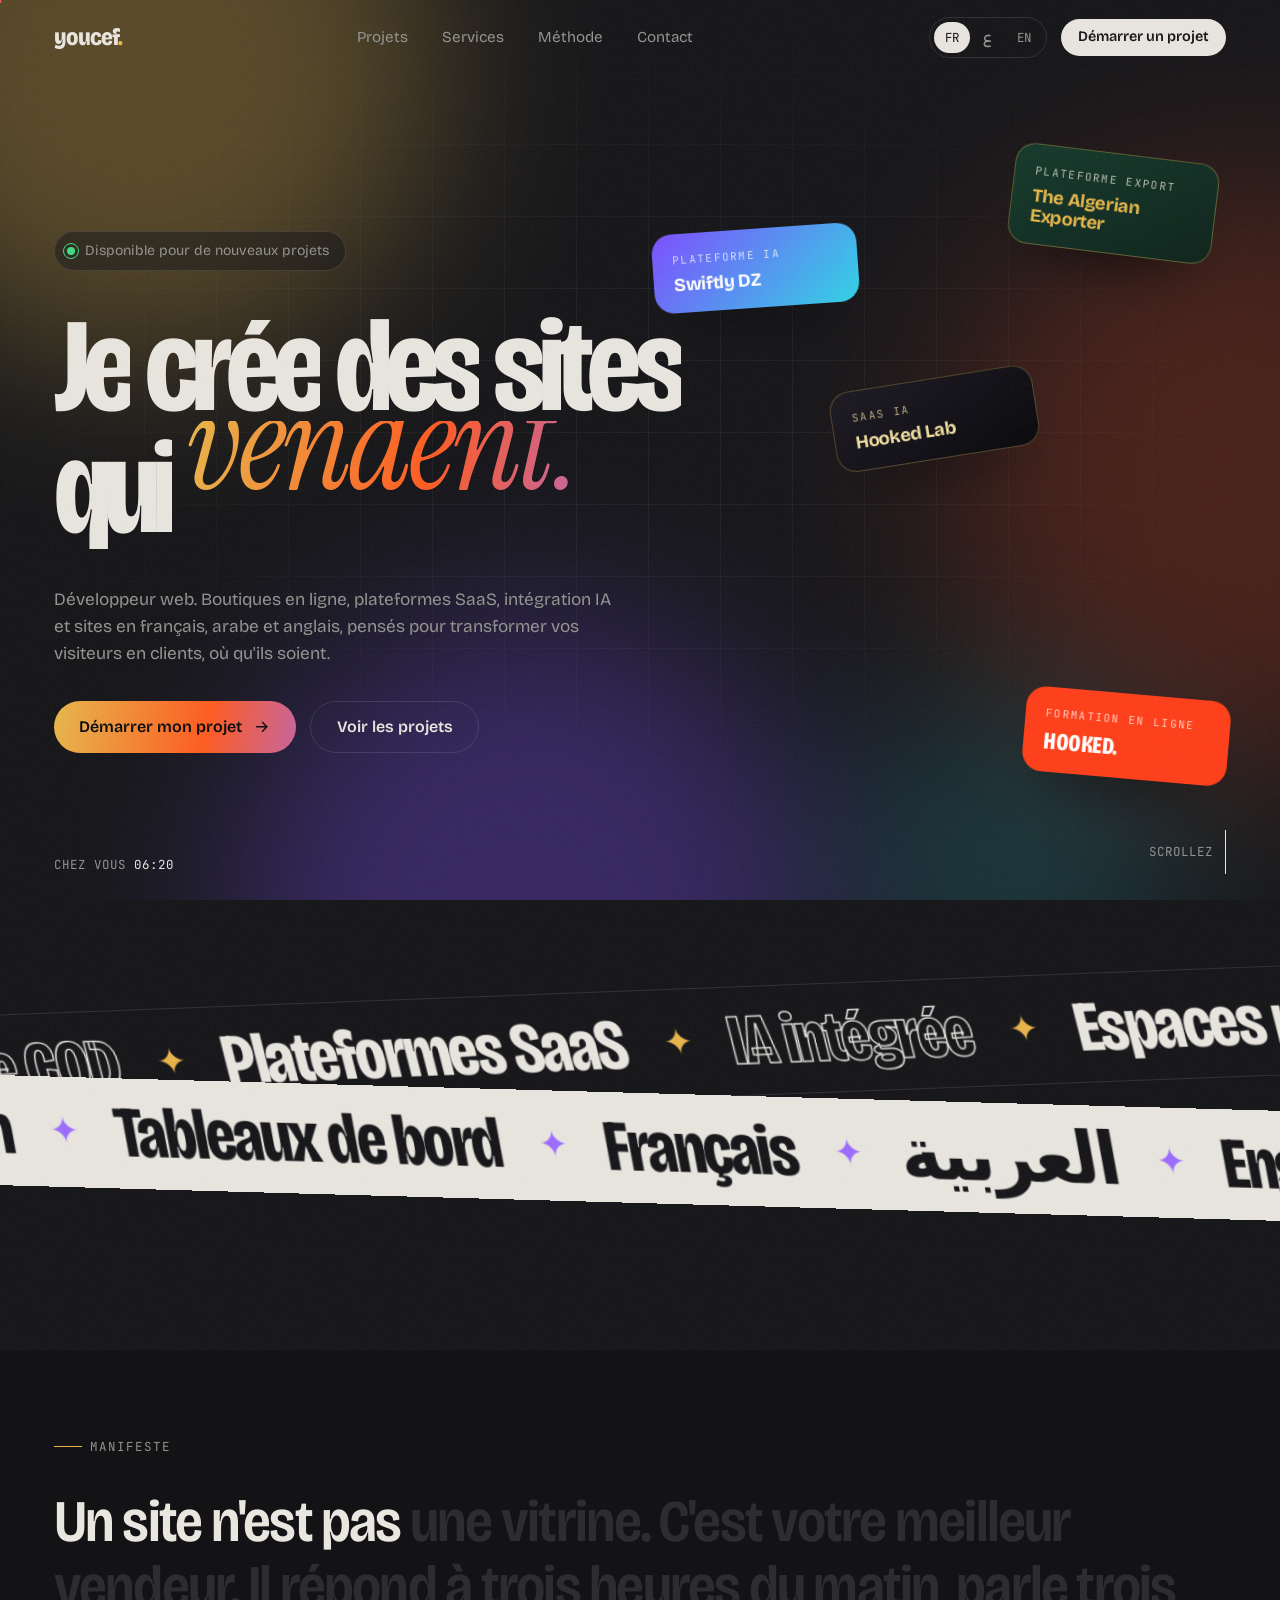
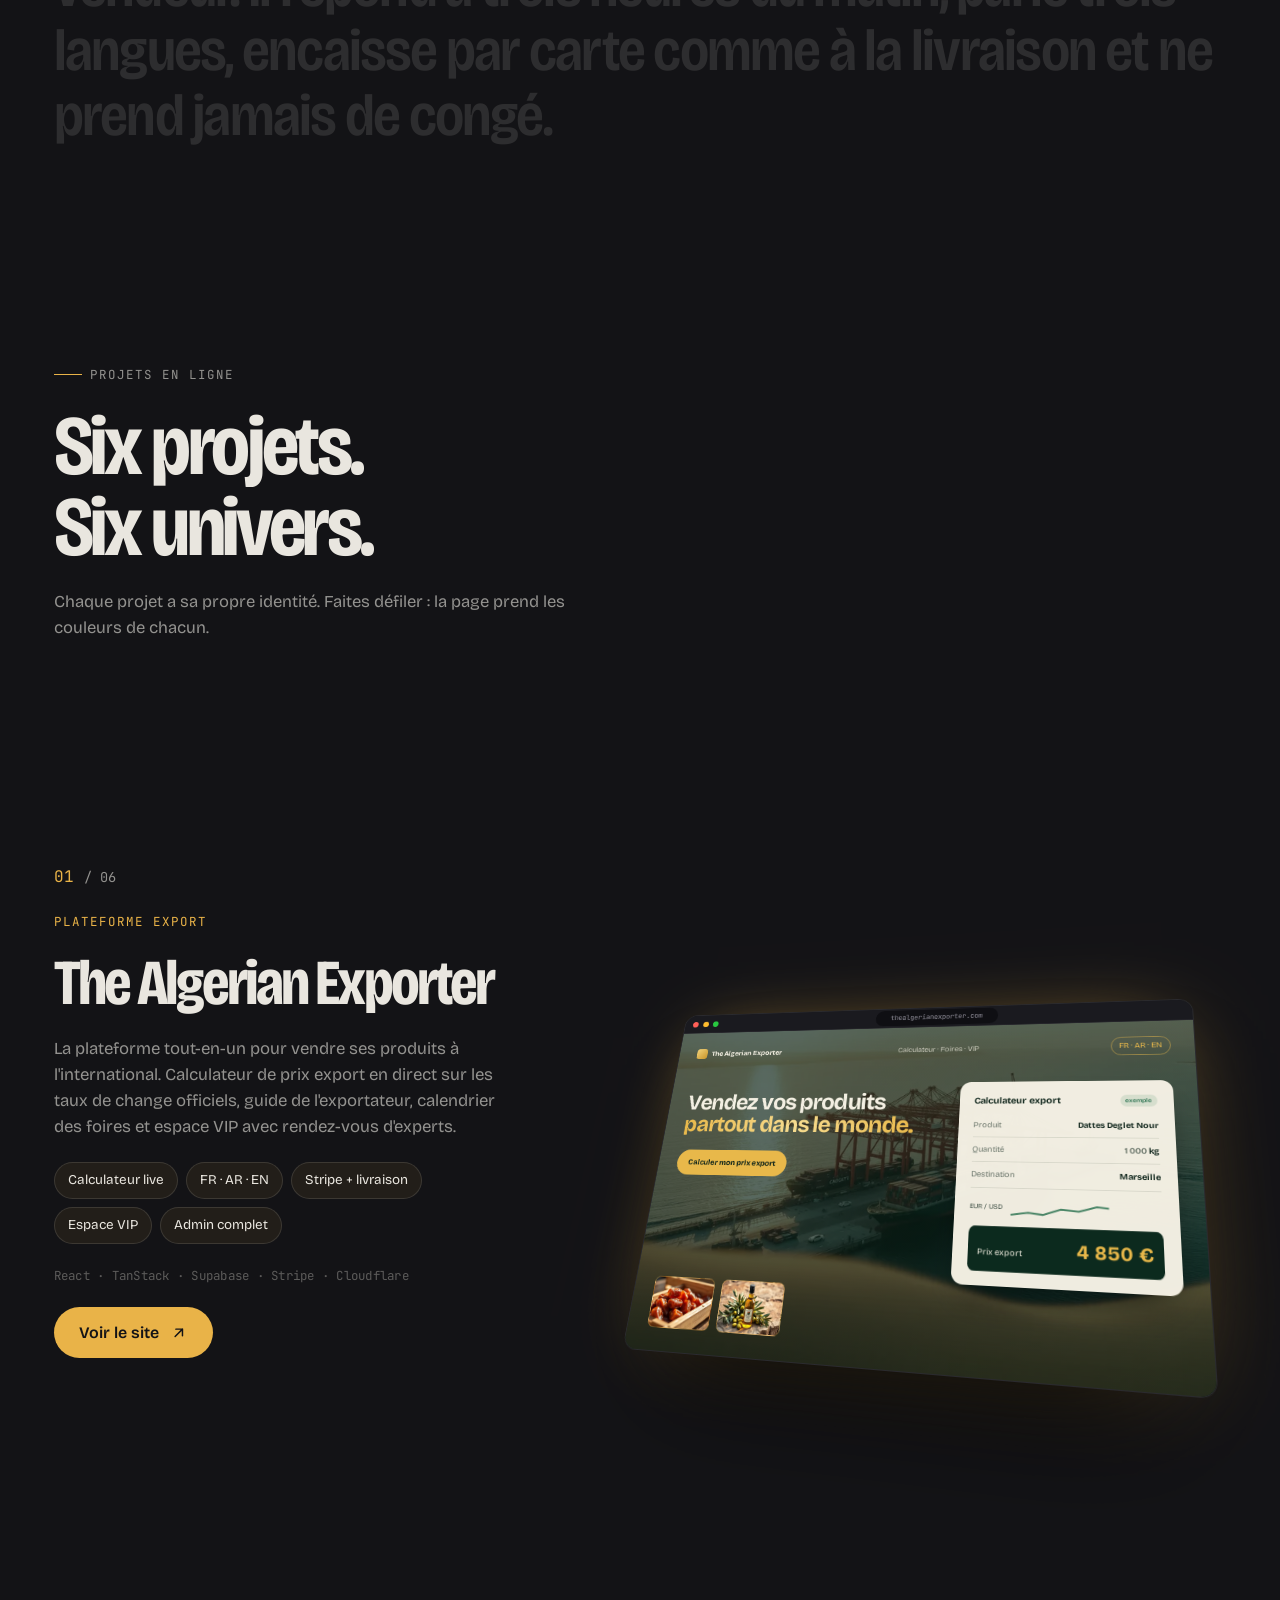
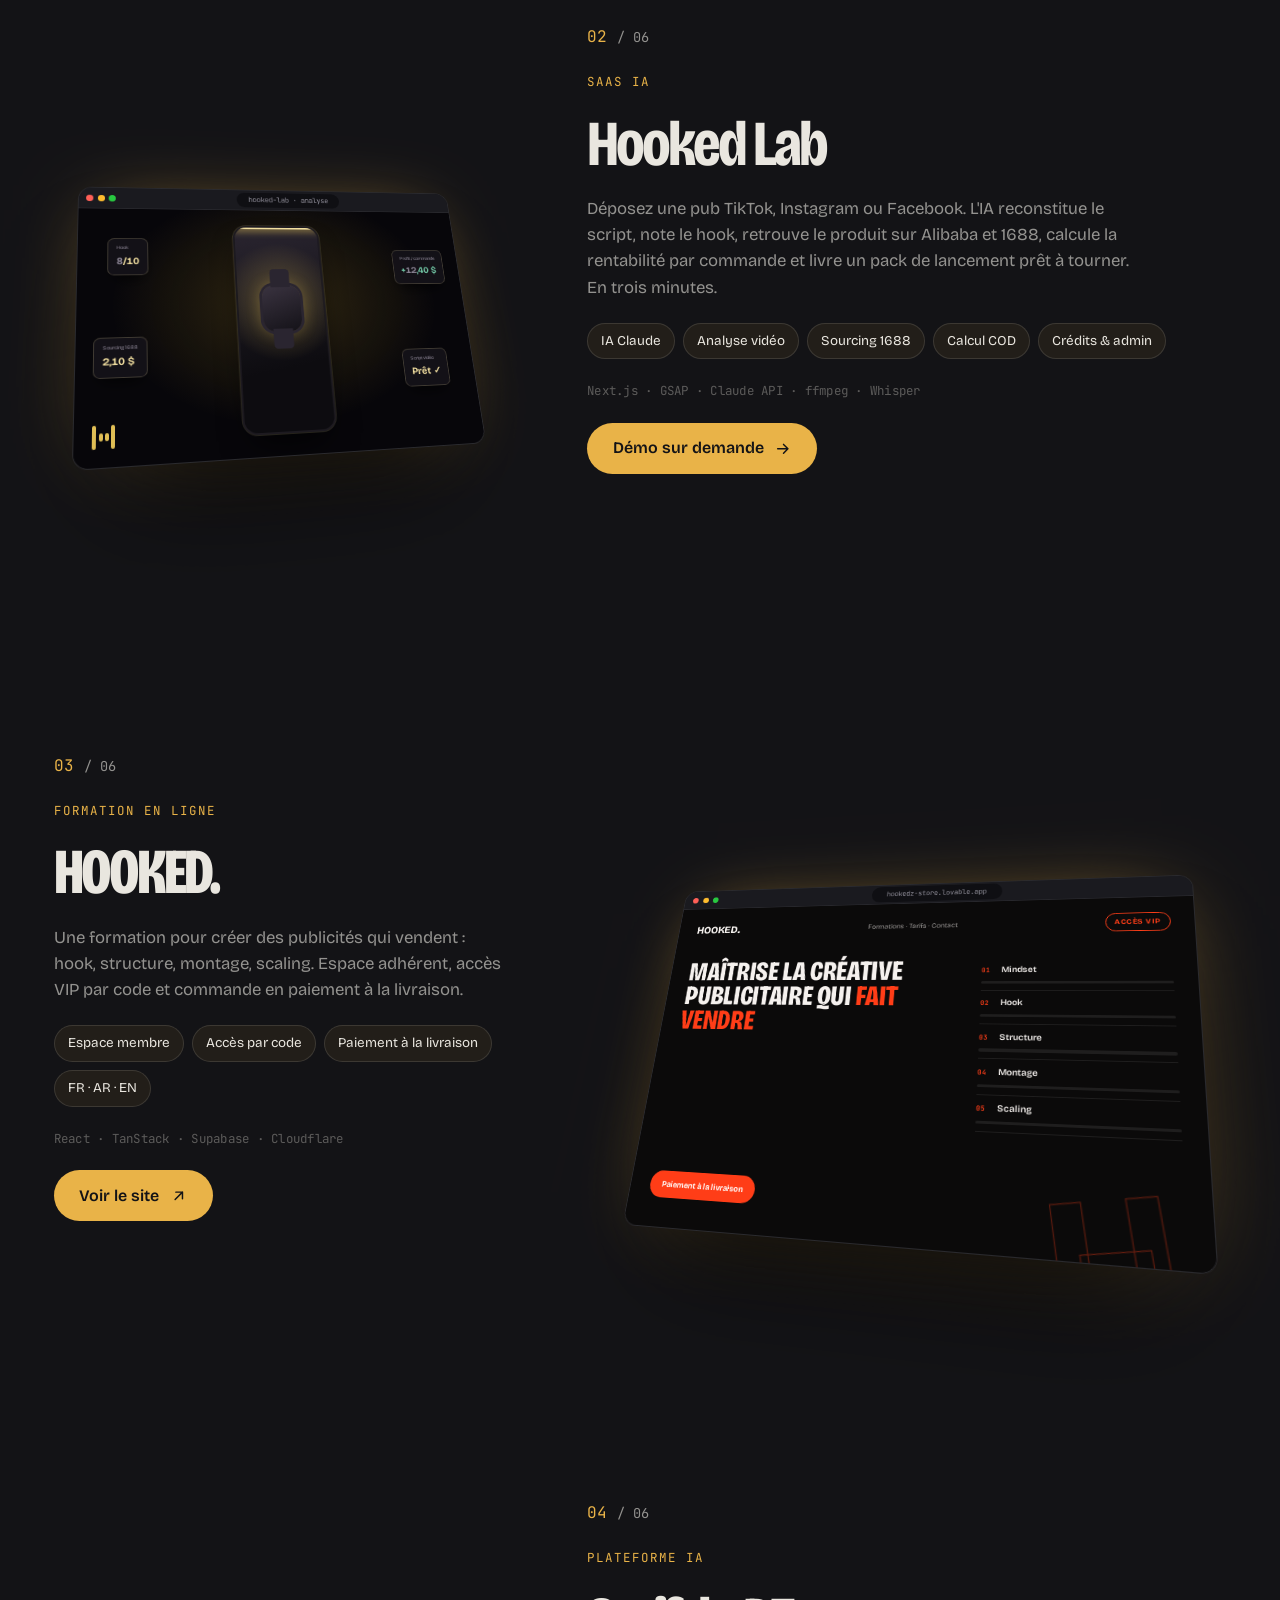
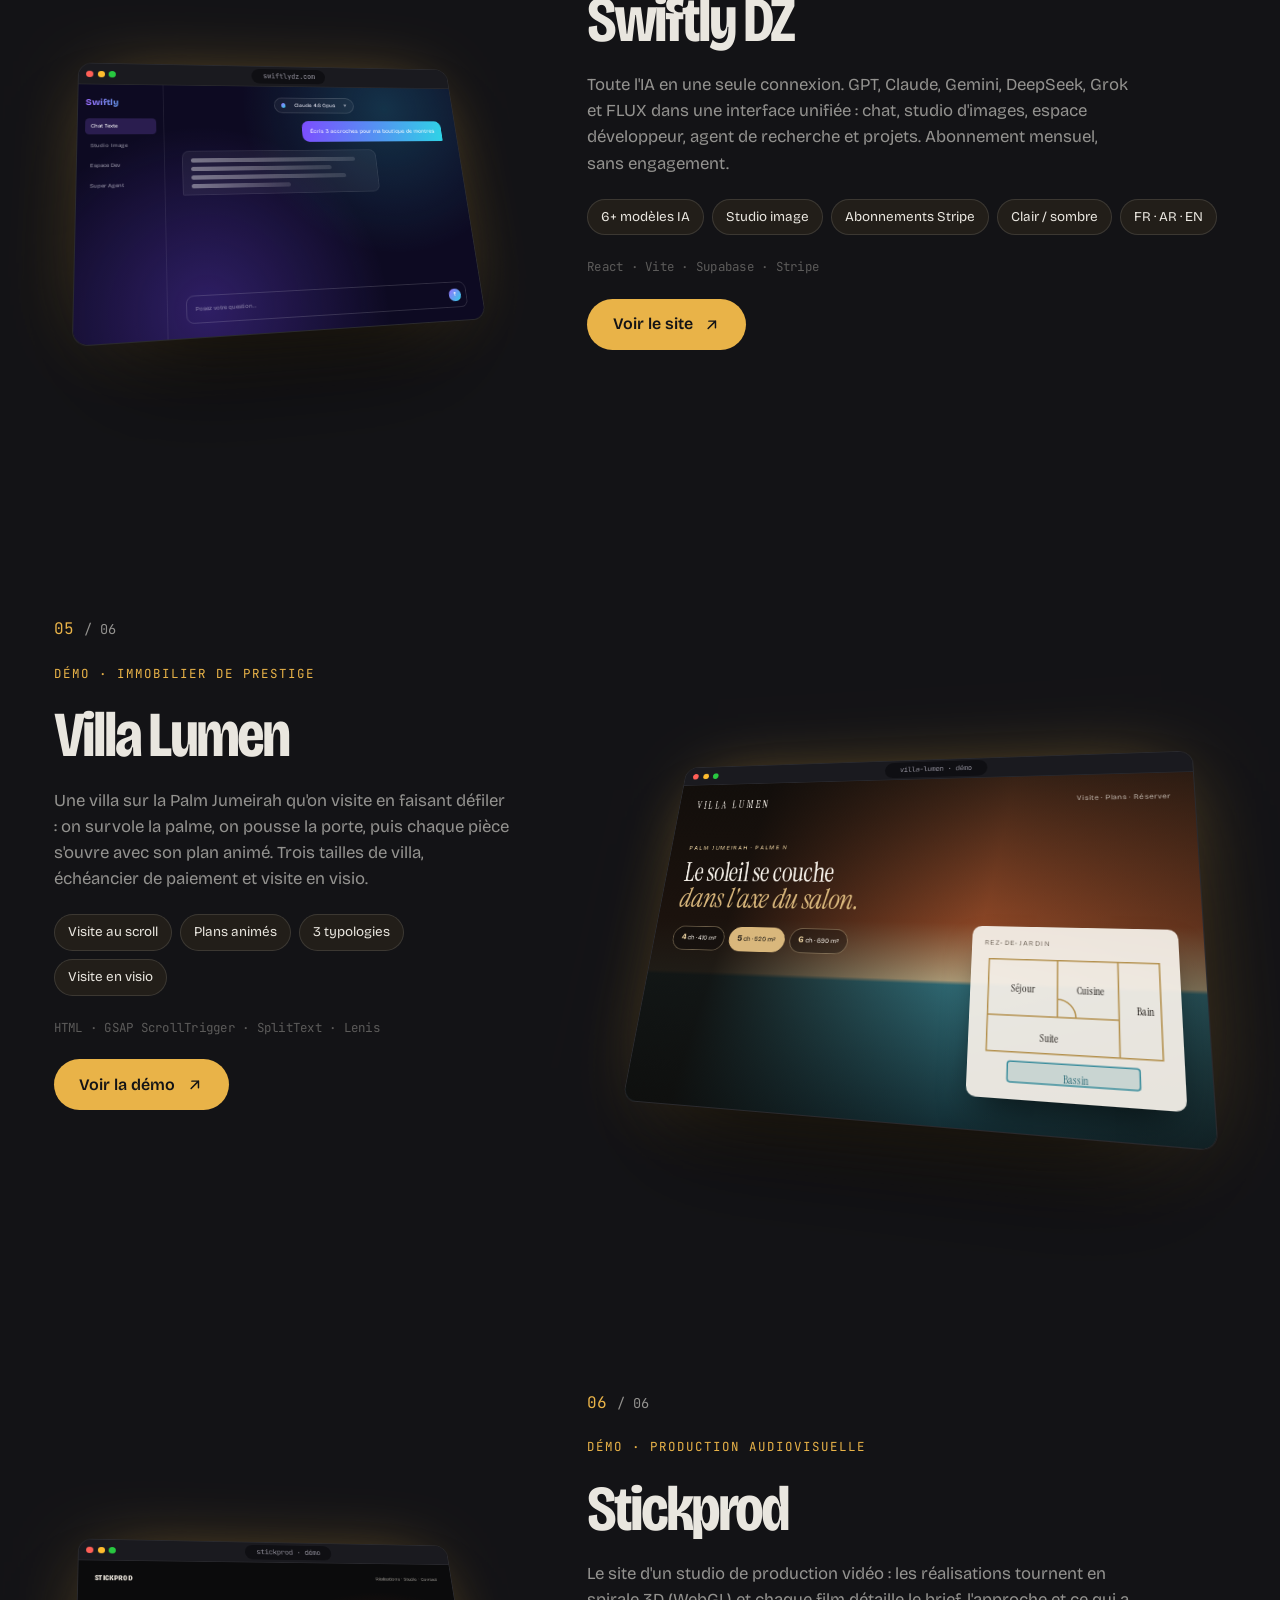
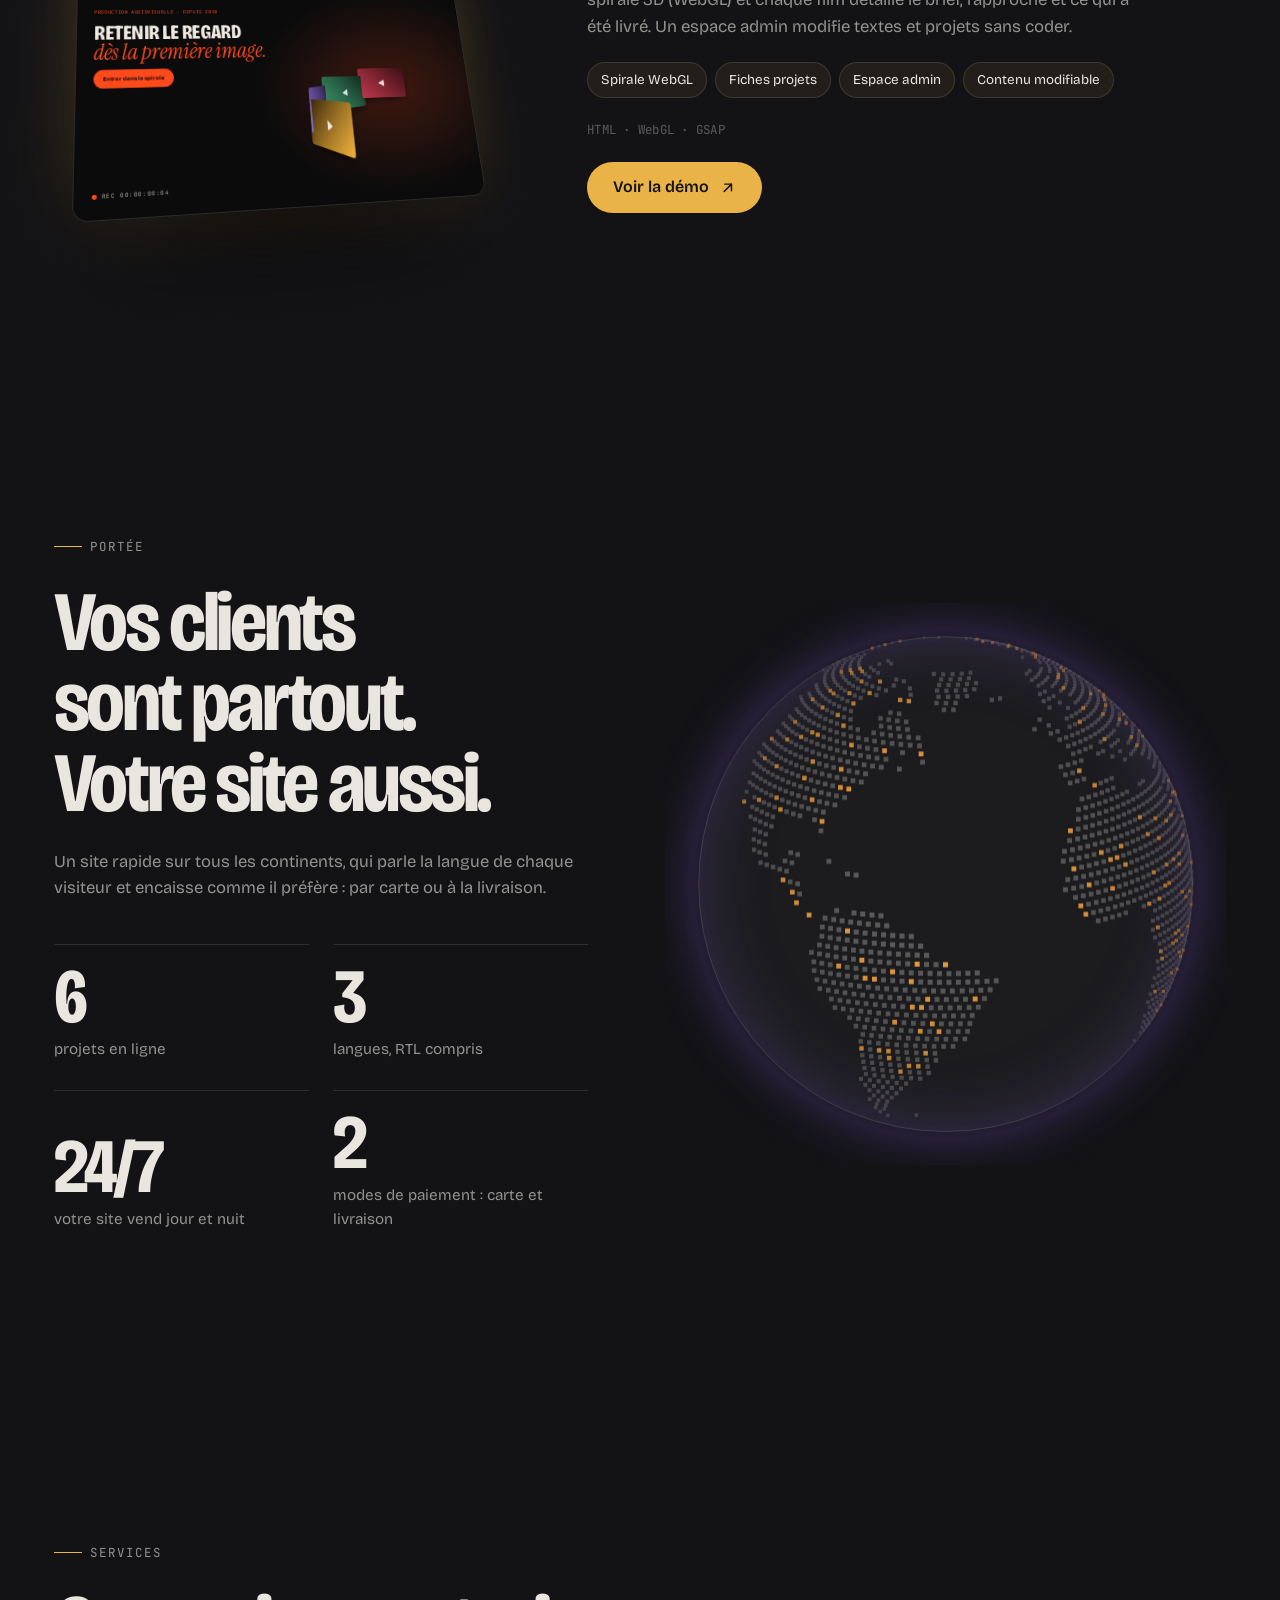
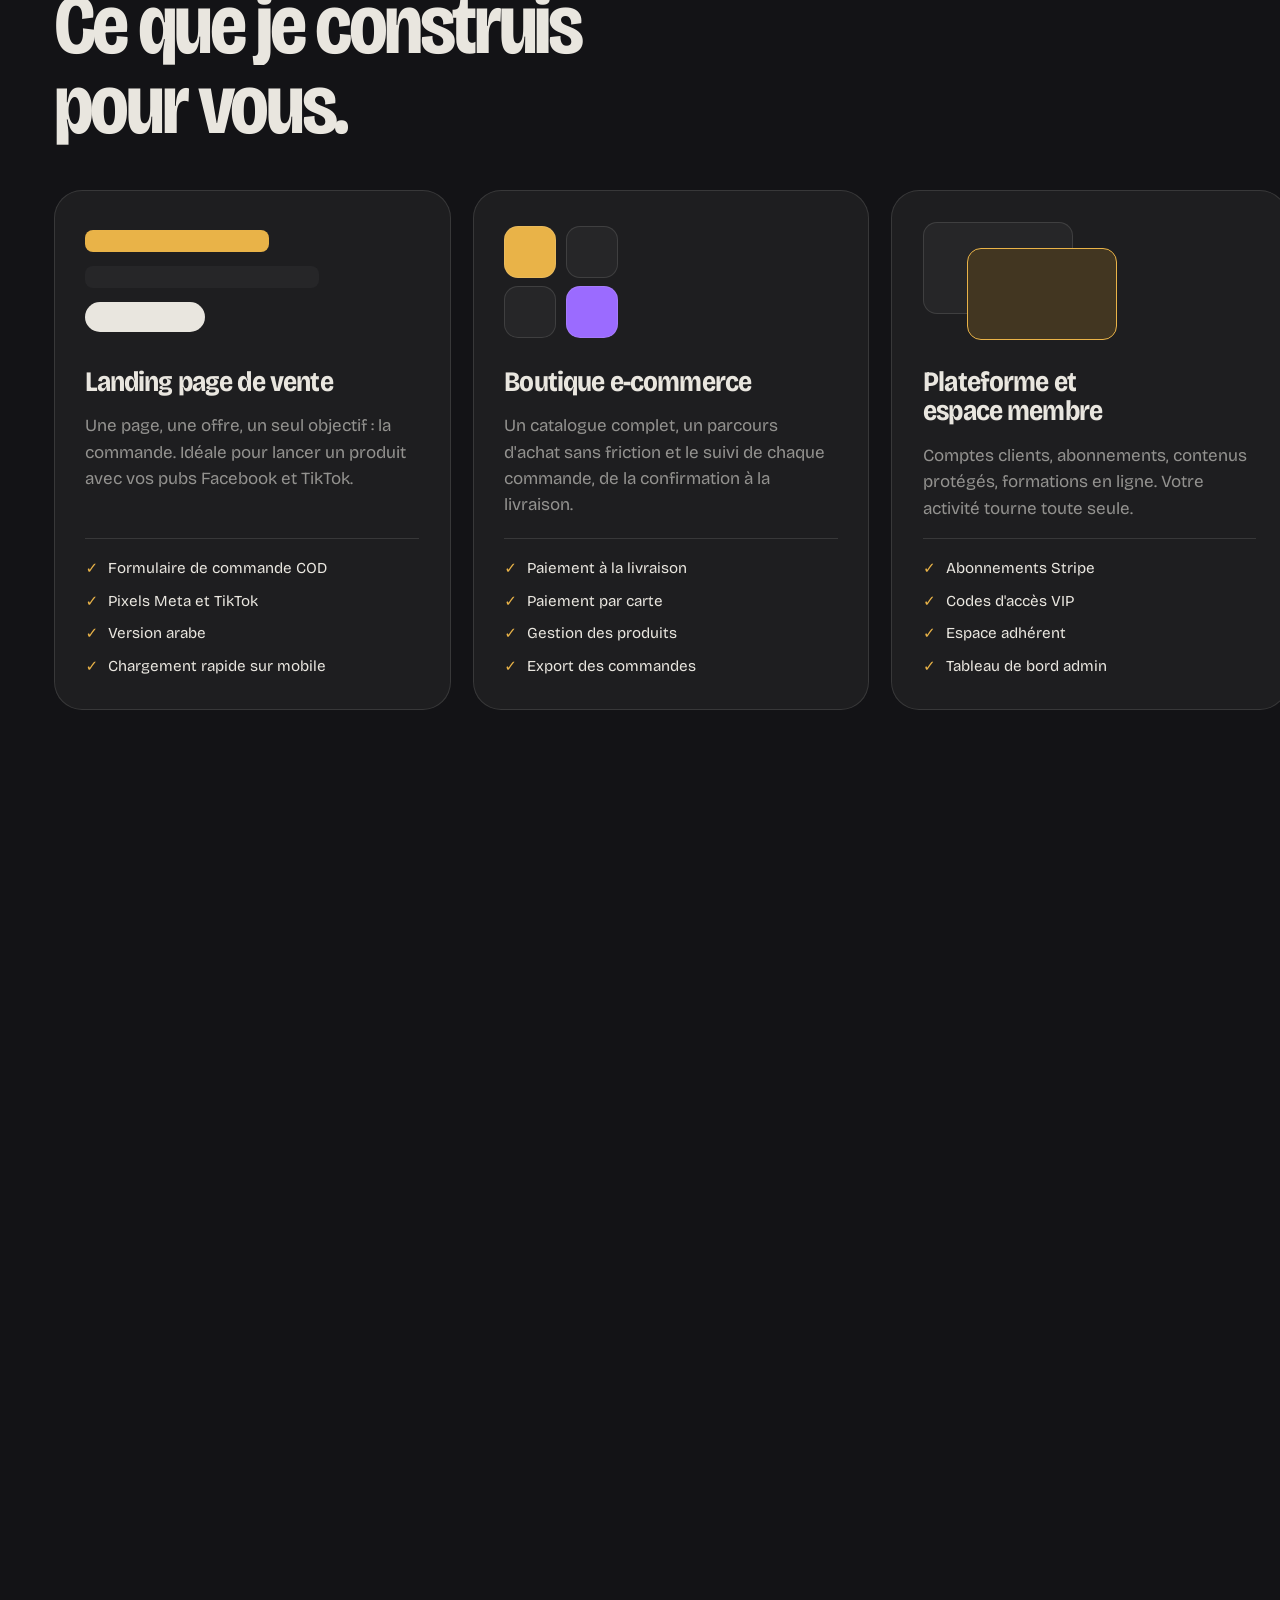
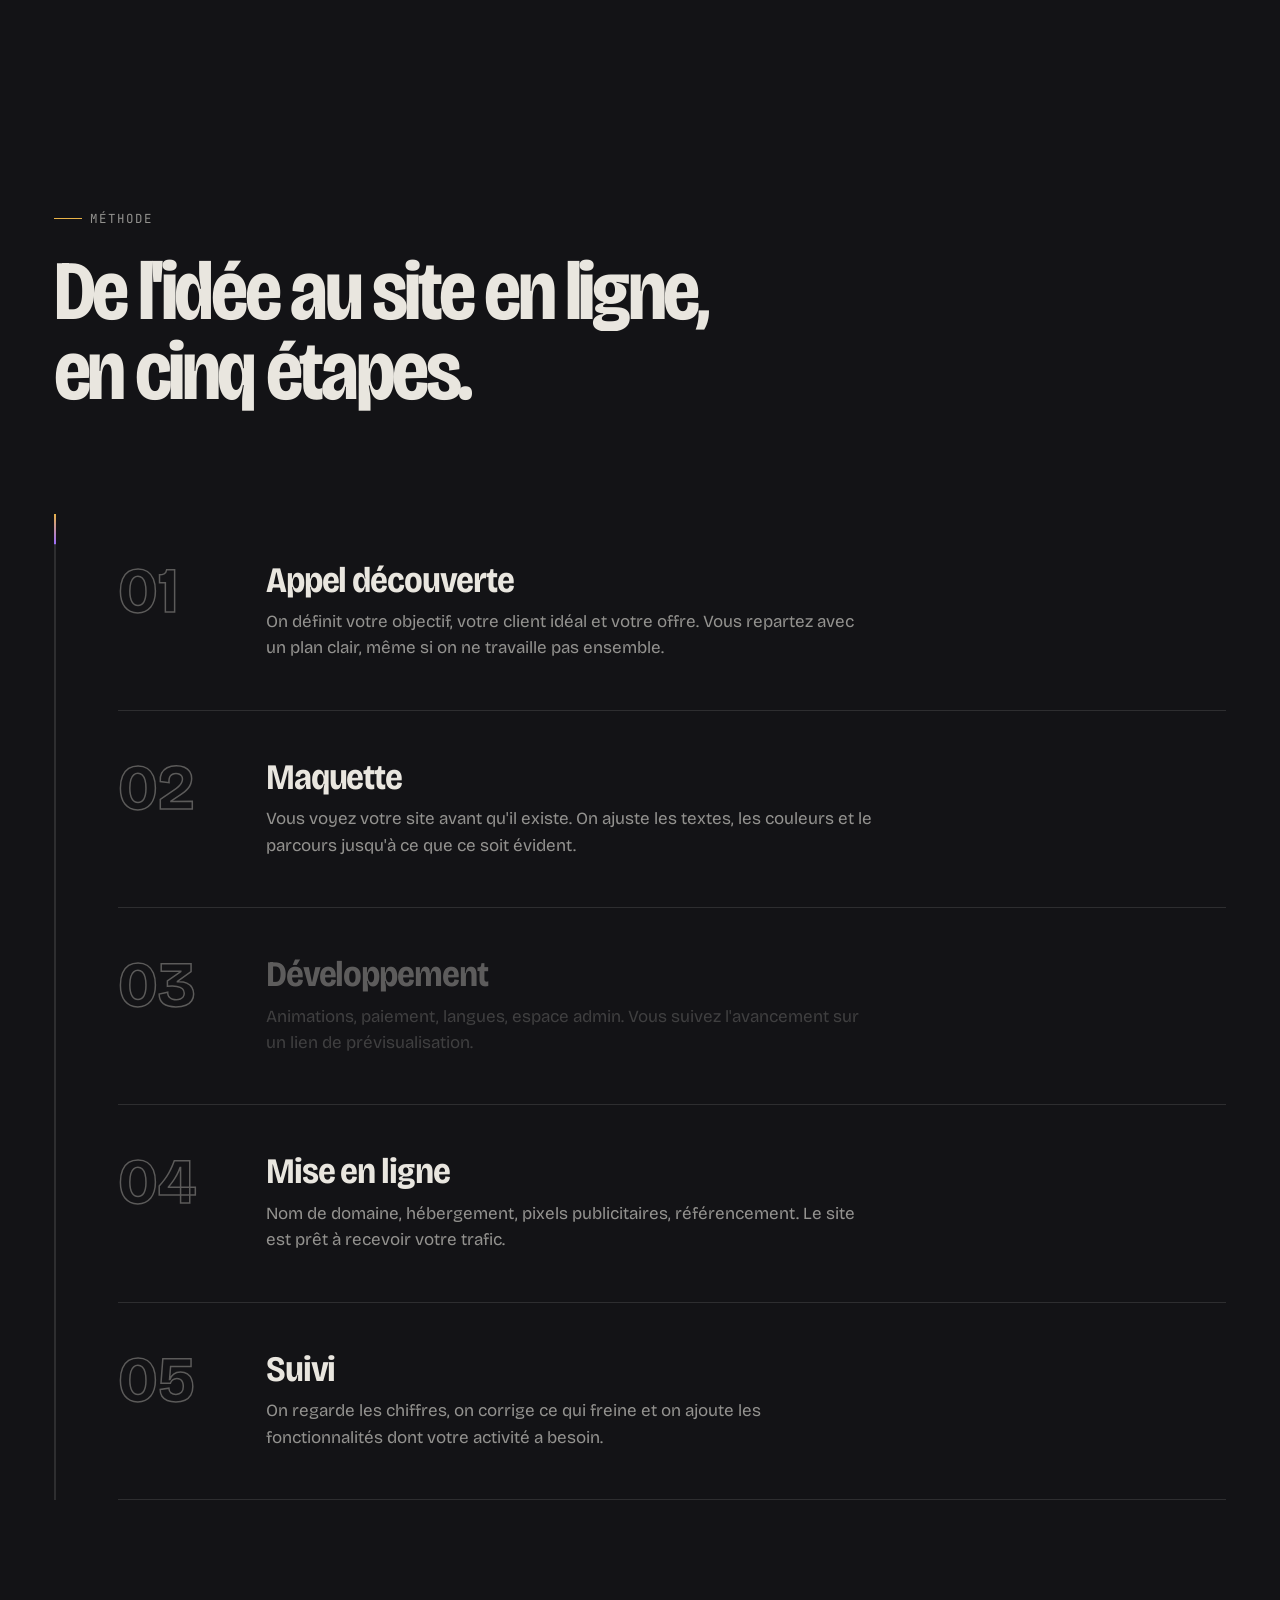
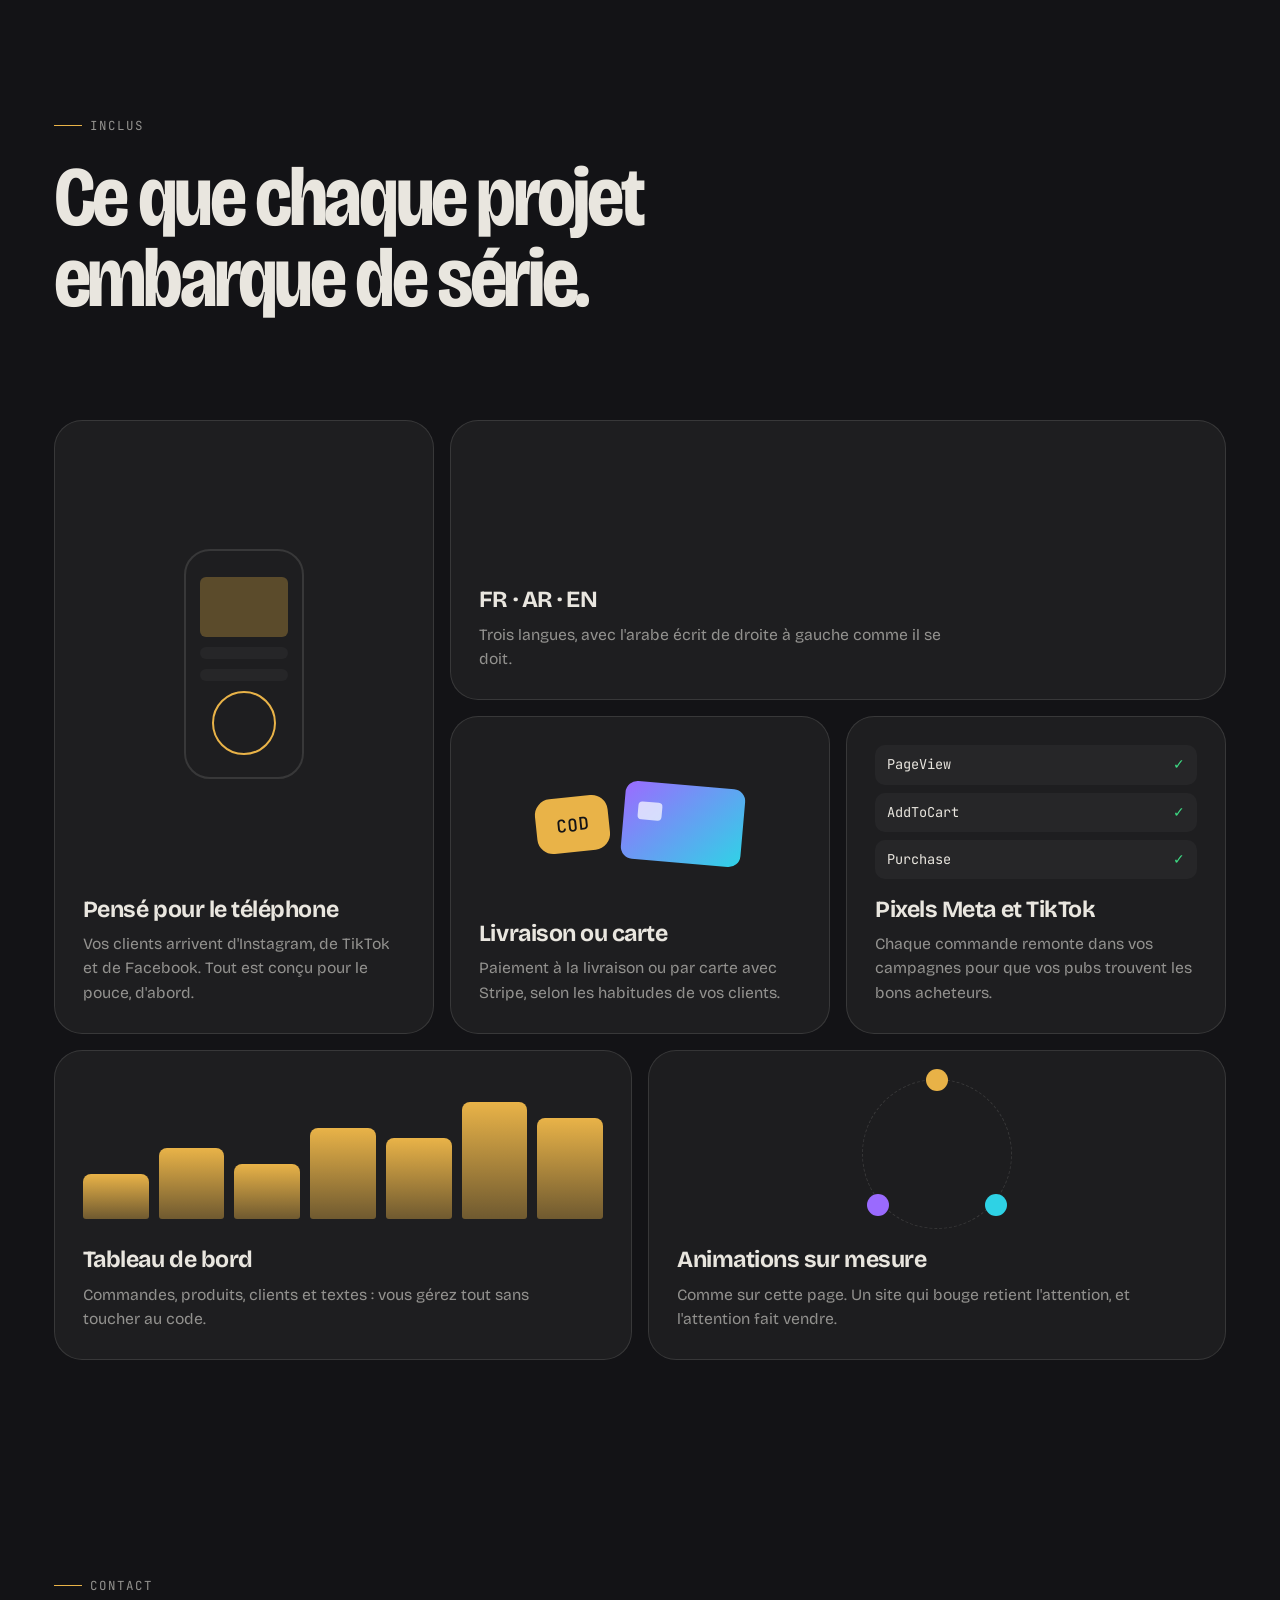
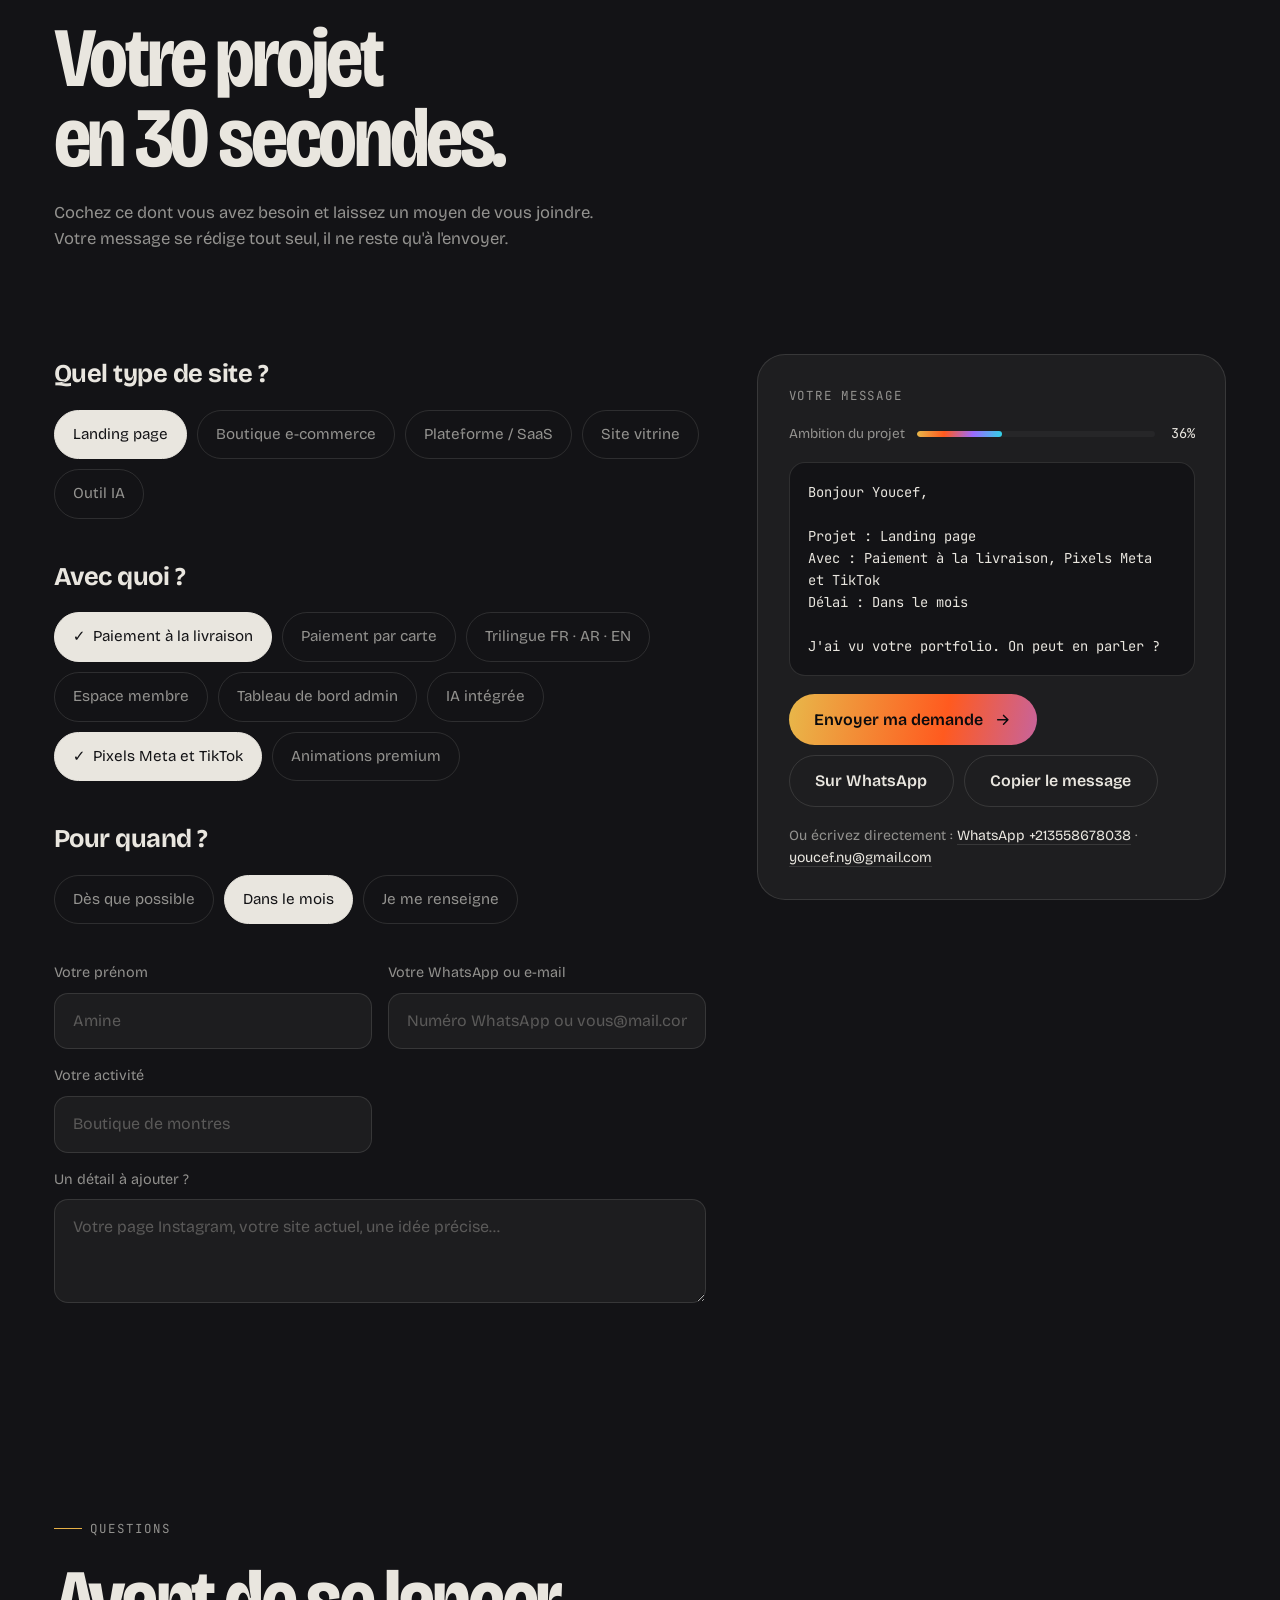
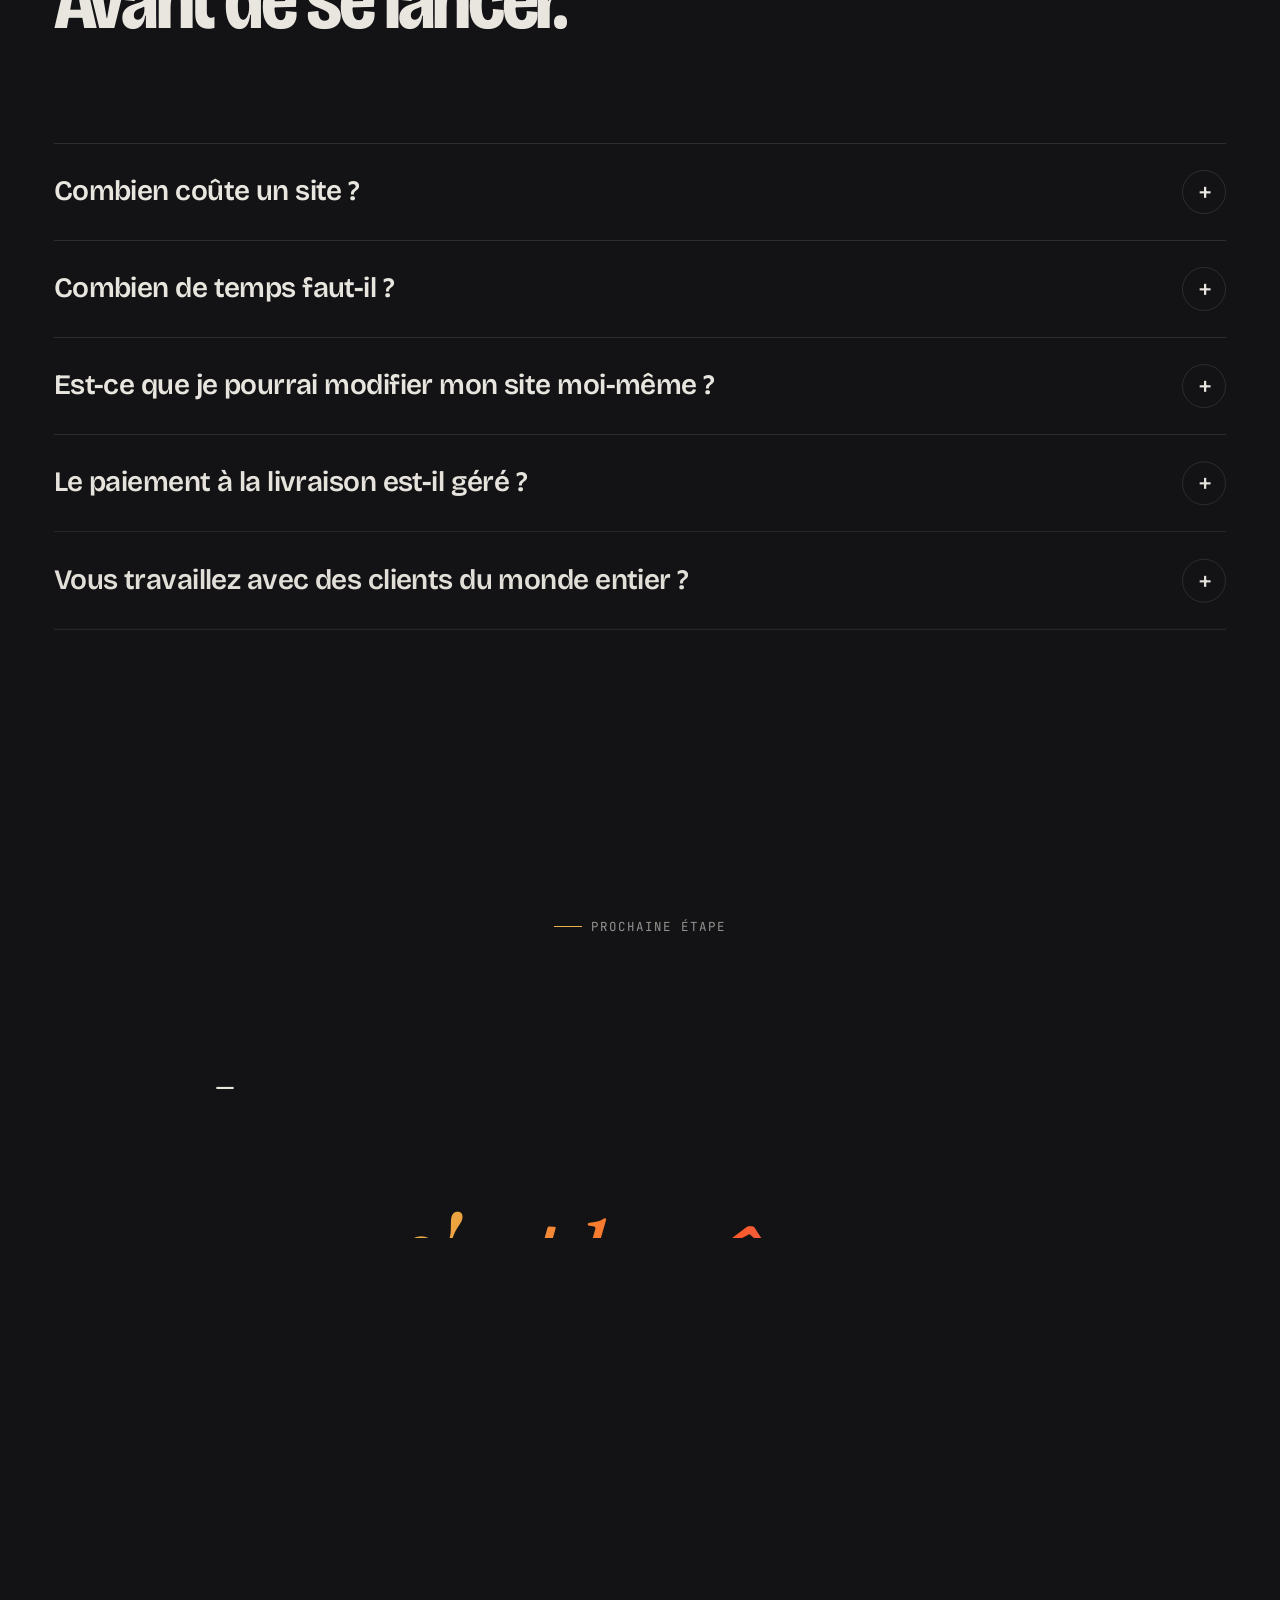
==== public/index.html @ bbb06361 "Portfolio international + démos Villa Lumen et Stickprod - Landing sans référence à un pays : textes" ====
<!doctype html>
<html lang="fr" dir="ltr">
<head>
<meta charset="utf-8">
<meta name="viewport" content="width=device-width, initial-scale=1, viewport-fit=cover">
<title>Youcef — Développeur web · Des sites qui vendent</title>
<meta name="description" content="Développeur web. Sites e-commerce, plateformes SaaS, intégration IA et sites trilingues FR · AR · EN, pensés pour convertir. Projets en ligne et démos à découvrir.">
<meta name="theme-color" content="#0a0a0d">
<meta property="og:type" content="website">
<meta property="og:title" content="Youcef — Des sites qui vendent">
<meta property="og:description" content="E-commerce COD, plateformes SaaS, IA intégrée, sites trilingues. Quatre plateformes en ligne, pensées pour convertir.">
<meta property="og:locale" content="fr_FR">
<meta name="twitter:card" content="summary_large_image">
<link rel="icon" href="assets/img/favicon.svg" type="image/svg+xml">
<link rel="preconnect" href="https://fonts.googleapis.com">
<link rel="preconnect" href="https://fonts.gstatic.com" crossorigin>
<link rel="stylesheet" href="https://fonts.googleapis.com/css2?family=Alexandria:wght@300..800&family=Bricolage+Grotesque:opsz,wdth,wght@12..96,75..100,300..800&family=Instrument+Serif:ital@0;1&family=JetBrains+Mono:wght@400;500&display=swap">
<link rel="stylesheet" href="assets/css/style.css">
<script>document.documentElement.classList.add("js");</script>
</head>
<body>

<!-- ===================================================== Preloader -->
<div class="preloader" aria-hidden="true">
  <div class="pre-inner">
    <p class="pre-name">youcef<span class="pre-dot">.</span></p>
    <p class="pre-count"><span class="pre-num">0</span><span class="pre-pct">%</span></p>
  </div>
  <p class="pre-tag" data-i18n="pre.tag">Chargement de l'expérience</p>
</div>

<div class="grain" aria-hidden="true"></div>
<div class="progress" aria-hidden="true"></div>
<div class="cursor" aria-hidden="true">
  <div class="cursor-dot"></div>
  <div class="cursor-ring"><span class="cursor-label"></span></div>
</div>

<!-- ===================================================== Navigation -->
<header class="nav">
  <a class="logo" href="#top" aria-label="Youcef, retour en haut">youcef<span>.</span></a>
  <nav class="nav-links" aria-label="Navigation principale">
    <a href="#projets" data-i18n="nav.work">Projets</a>
    <a href="#services" data-i18n="nav.services">Services</a>
    <a href="#methode" data-i18n="nav.process">Méthode</a>
    <a href="#contact" data-i18n="nav.contact">Contact</a>
  </nav>
  <div class="nav-right">
    <div class="lang" role="group" aria-label="Langue">
      <button type="button" data-lang="fr" aria-pressed="true">FR</button>
      <button type="button" data-lang="ar" aria-pressed="false">ع</button>
      <button type="button" data-lang="en" aria-pressed="false">EN</button>
    </div>
    <a class="btn btn-sm btn-light magnetic" href="#contact"><span data-i18n="nav.cta">Démarrer un projet</span></a>
  </div>
</header>

<main id="top">

<!-- ===================================================== Hero -->
<section class="hero" data-theme="studio">
  <div class="hero-glow" aria-hidden="true">
    <span class="blob b1"></span><span class="blob b2"></span><span class="blob b3"></span><span class="blob b4"></span>
  </div>
  <div class="hero-grid" aria-hidden="true"></div>

  <div class="hero-inner">
    <p class="hero-status"><span class="live-dot"></span><span data-i18n="hero.status">Disponible pour de nouveaux projets</span></p>
    <h1 class="hero-title">
      <span class="line l1" data-i18n="hero.l1">Je crée des sites</span>
      <span class="line l2"><span class="l2-pre" data-i18n="hero.l2">qui</span> <span class="rotator"><em class="rot-word" data-words="hero.words">vendent.</em></span></span>
    </h1>
    <p class="hero-sub" data-i18n="hero.sub">Développeur web. Boutiques en ligne, plateformes SaaS, intégration IA et sites en français, arabe et anglais, pensés pour transformer vos visiteurs en clients, où qu'ils soient.</p>
    <div class="hero-ctas">
      <a class="btn btn-iri magnetic" href="#contact"><span data-i18n="hero.cta1">Démarrer mon projet</span><svg viewBox="0 0 24 24" aria-hidden="true"><path d="M5 12h14M13 6l6 6-6 6"/></svg></a>
      <a class="btn btn-ghost" href="#projets"><span data-i18n="hero.cta2">Voir les projets</span></a>
    </div>
  </div>

  <div class="hero-cards" aria-label="Projets récents">
    <a class="hcard hc-exporter" href="#p-exporter"><span class="hc-cat" data-i18n="p1.cat">Plateforme export</span><span class="hc-name">The Algerian Exporter</span></a>
    <a class="hcard hc-lab" href="#p-lab"><span class="hc-cat" data-i18n="p2.cat">SaaS IA</span><span class="hc-name">Hooked Lab</span></a>
    <a class="hcard hc-hooked" href="#p-hooked"><span class="hc-cat" data-i18n="p3.cat">Formation en ligne</span><span class="hc-name">HOOKED.</span></a>
    <a class="hcard hc-swiftly" href="#p-swiftly"><span class="hc-cat" data-i18n="p4.cat">Plateforme IA</span><span class="hc-name">Swiftly DZ</span></a>
  </div>

  <div class="hero-foot">
    <p class="hero-clock"><span data-i18n="hero.city">Chez vous</span> <time class="clock">--:--</time></p>
    <p class="scroll-hint"><span data-i18n="hero.scroll">Scrollez</span><span class="scroll-line" aria-hidden="true"></span></p>
  </div>
</section>

<!-- ===================================================== Marquee -->
<section class="marquee" aria-label="Ce que je fais">
  <div class="mq-row">
    <div class="mq-track">
      <div class="mq-group" data-i18n="mq.row1">
        <span>Landing pages</span><i>✦</i><span>E-commerce COD</span><i>✦</i><span>Plateformes SaaS</span><i>✦</i><span>IA intégrée</span><i>✦</i><span>Espaces membres</span><i>✦</i>
      </div>
    </div>
  </div>
  <div class="mq-row mq-rev">
    <div class="mq-track">
      <div class="mq-group" data-i18n="mq.row2">
        <span>Français</span><i>✦</i><span>العربية</span><i>✦</i><span>English</span><i>✦</i><span>Stripe</span><i>✦</i><span>Paiement à la livraison</span><i>✦</i><span>Tableaux de bord</span><i>✦</i>
      </div>
    </div>
  </div>
</section>

<!-- ===================================================== Manifeste -->
<section class="manifesto" id="manifeste">
  <p class="eyebrow" data-i18n="man.eyebrow">Manifeste</p>
  <p class="manifesto-text" data-i18n="man.text">Un site n'est pas une vitrine. C'est votre meilleur vendeur. Il répond à trois heures du matin, parle trois langues, encaisse par carte comme à la livraison et ne prend jamais de congé.</p>
</section>

<!-- ===================================================== Projets -->
<section class="projects" id="projets">
  <header class="sec-head">
    <p class="eyebrow" data-i18n="work.eyebrow">Projets en ligne</p>
    <h2 class="sec-title split-lines" data-i18n="work.title">Six projets.<br>Six univers.</h2>
    <p class="sec-lead" data-i18n="work.lead">Chaque projet a sa propre identité. Faites défiler : la page prend les couleurs de chacun.</p>
  </header>

  <!-- 01 The Algerian Exporter -->
  <article class="project" id="p-exporter" data-bg="#0c2219" data-fg="#f3efe2" data-accent="#e8b84a" data-accent2="#2f8a5f">
    <div class="project-info">
      <p class="p-index"><span class="p-num">01</span><span class="p-of">/ 06</span></p>
      <p class="p-cat" data-i18n="p1.cat">Plateforme export</p>
      <h3 class="p-name">The Algerian Exporter</h3>
      <p class="p-desc" data-i18n="p1.desc">La plateforme tout-en-un pour vendre ses produits à l'international. Calculateur de prix export en direct sur les taux de change officiels, guide de l'exportateur, calendrier des foires et espace VIP avec rendez-vous d'experts.</p>
      <ul class="p-chips" data-i18n="p1.chips"><li>Calculateur live</li><li>FR · AR · EN</li><li>Stripe + livraison</li><li>Espace VIP</li><li>Admin complet</li></ul>
      <p class="p-stack">React · TanStack · Supabase · Stripe · Cloudflare</p>
      <a class="btn btn-accent magnetic" href="https://thealgerianexporter.com" target="_blank" rel="noopener"><span data-i18n="p.visit">Voir le site</span><svg viewBox="0 0 24 24" aria-hidden="true"><path d="M7 17 17 7M8 7h9v9"/></svg></a>
    </div>
    <a class="project-visual" href="https://thealgerianexporter.com" target="_blank" rel="noopener" data-cursor="visit" aria-label="Ouvrir thealgerianexporter.com">
      <div class="browser">
        <div class="b-bar"><i></i><i></i><i></i><span class="b-url">thealgerianexporter.com</span></div>
        <div class="b-body mock-exporter">
          <div class="ex-photo" style="background-image:url('assets/img/exporter-port.webp')"></div>
          <div class="ex-nav"><span class="ex-logo"><b></b>The Algerian Exporter</span><span class="ex-links">Calculateur · Foires · VIP</span><span class="ex-lang">FR · AR · EN</span></div>
          <div class="ex-hero">
            <p class="ex-h">Vendez vos produits <span>partout dans le monde.</span></p>
            <span class="ex-cta">Calculer mon prix export</span>
          </div>
          <div class="ex-calc">
            <p class="ex-calc-t">Calculateur export <em>exemple</em></p>
            <div class="ex-row"><span>Produit</span><b>Dattes Deglet Nour</b></div>
            <div class="ex-row"><span>Quantité</span><b><span class="count" data-to="1000" data-sep=" ">1 000</span> kg</b></div>
            <div class="ex-row"><span>Destination</span><b>Marseille</b></div>
            <div class="ex-rate"><span>EUR / USD</span><svg viewBox="0 0 100 28" preserveAspectRatio="none"><path class="spark" d="M0 22 L12 19 L22 21 L34 14 L46 16 L58 10 L70 12 L82 6 L100 4"/></svg></div>
            <div class="ex-total"><span>Prix export</span><b><span class="count" data-to="4850" data-sep=" ">4 850</span> €</b></div>
          </div>
          <div class="ex-thumbs"><span style="background-image:url('assets/img/exporter-dates.webp')"></span><span style="background-image:url('assets/img/exporter-olive.webp')"></span></div>
        </div>
      </div>
    </a>
  </article>

  <!-- 02 Hooked Lab -->
  <article class="project p-rev" id="p-lab" data-bg="#07060a" data-fg="#f6f2ea" data-accent="#e0be55" data-accent2="#b87333">
    <div class="project-info">
      <p class="p-index"><span class="p-num">02</span><span class="p-of">/ 06</span></p>
      <p class="p-cat" data-i18n="p2.cat">SaaS IA</p>
      <h3 class="p-name">Hooked Lab</h3>
      <p class="p-desc" data-i18n="p2.desc">Déposez une pub TikTok, Instagram ou Facebook. L'IA reconstitue le script, note le hook, retrouve le produit sur Alibaba et 1688, calcule la rentabilité par commande et livre un pack de lancement prêt à tourner. En trois minutes.</p>
      <ul class="p-chips" data-i18n="p2.chips"><li>IA Claude</li><li>Analyse vidéo</li><li>Sourcing 1688</li><li>Calcul COD</li><li>Crédits &amp; admin</li></ul>
      <p class="p-stack">Next.js · GSAP · Claude API · ffmpeg · Whisper</p>
      <a class="btn btn-accent magnetic" href="#contact"><span data-i18n="p.demo">Démo sur demande</span><svg viewBox="0 0 24 24" aria-hidden="true"><path d="M5 12h14M13 6l6 6-6 6"/></svg></a>
    </div>
    <div class="project-visual" data-cursor="demo">
      <div class="browser">
        <div class="b-bar"><i></i><i></i><i></i><span class="b-url">hooked-lab · analyse</span></div>
        <div class="b-body mock-lab">
          <div class="lab-phone">
            <div class="lab-creative">
              <span class="lab-product"></span>
              <span class="lab-caption">« Arrête de perdre ton argent… »</span>
              <span class="lab-scan"></span>
            </div>
            <div class="lab-timeline"><i></i><i></i><i></i><i></i><i></i><i></i></div>
          </div>
          <div class="lab-card lc1"><span>Hook</span><b><span class="count" data-to="8">8</span>/10</b></div>
          <div class="lab-card lc2"><span>Sourcing 1688</span><b>2,10 $</b></div>
          <div class="lab-card lc3"><span>Profit / commande</span><b class="pos">+<span class="count" data-to="12">12</span>,40 $</b></div>
          <div class="lab-card lc4"><span>Script vidéo</span><b>Prêt ✓</b></div>
          <div class="lab-logo"><i></i><i></i><i></i><i></i></div>
        </div>
      </div>
    </div>
  </article>

  <!-- 03 HOOKED. -->
  <article class="project" id="p-hooked" data-bg="#0b0a0a" data-fg="#f5f1ee" data-accent="#ff3d17" data-accent2="#ff8a3d">
    <div class="project-info">
      <p class="p-index"><span class="p-num">03</span><span class="p-of">/ 06</span></p>
      <p class="p-cat" data-i18n="p3.cat">Formation en ligne</p>
      <h3 class="p-name">HOOKED.</h3>
      <p class="p-desc" data-i18n="p3.desc">Une formation pour créer des publicités qui vendent : hook, structure, montage, scaling. Espace adhérent, accès VIP par code et commande en paiement à la livraison.</p>
      <ul class="p-chips" data-i18n="p3.chips"><li>Espace membre</li><li>Accès par code</li><li>Paiement à la livraison</li><li>FR · AR · EN</li></ul>
      <p class="p-stack">React · TanStack · Supabase · Cloudflare</p>
      <a class="btn btn-accent magnetic" href="https://hookedz-store.lovable.app/" target="_blank" rel="noopener"><span data-i18n="p.visit">Voir le site</span><svg viewBox="0 0 24 24" aria-hidden="true"><path d="M7 17 17 7M8 7h9v9"/></svg></a>
    </div>
    <a class="project-visual" href="https://hookedz-store.lovable.app/" target="_blank" rel="noopener" data-cursor="visit" aria-label="Ouvrir le site HOOKED.">
      <div class="browser">
        <div class="b-bar"><i></i><i></i><i></i><span class="b-url">hookedz-store.lovable.app</span></div>
        <div class="b-body mock-hooked">
          <div class="hk-nav"><b>HOOKED.</b><span>Formations · Tarifs · Contact</span><span class="hk-vip">ACCÈS VIP</span></div>
          <p class="hk-h">Maîtrise la créative publicitaire qui <span>fait vendre</span></p>
          <ul class="hk-mods">
            <li><span>01</span>Mindset<i style="--p:1"></i></li>
            <li><span>02</span>Hook<i style="--p:.85"></i></li>
            <li><span>03</span>Structure<i style="--p:.6"></i></li>
            <li><span>04</span>Montage<i style="--p:.35"></i></li>
            <li><span>05</span>Scaling<i style="--p:.15"></i></li>
          </ul>
          <p class="hk-badge">Paiement à la livraison</p>
          <span class="hk-big">H.</span>
        </div>
      </div>
    </a>
  </article>

  <!-- 04 Swiftly DZ -->
  <article class="project p-rev" id="p-swiftly" data-bg="#0d0a22" data-fg="#f1f0fb" data-accent="#9b6bff" data-accent2="#2fd3e6">
    <div class="project-info">
      <p class="p-index"><span class="p-num">04</span><span class="p-of">/ 06</span></p>
      <p class="p-cat" data-i18n="p4.cat">Plateforme IA</p>
      <h3 class="p-name">Swiftly DZ</h3>
      <p class="p-desc" data-i18n="p4.desc">Toute l'IA en une seule connexion. GPT, Claude, Gemini, DeepSeek, Grok et FLUX dans une interface unifiée : chat, studio d'images, espace développeur, agent de recherche et projets. Abonnement mensuel, sans engagement.</p>
      <ul class="p-chips" data-i18n="p4.chips"><li>6+ modèles IA</li><li>Studio image</li><li>Abonnements Stripe</li><li>Clair / sombre</li><li>FR · AR · EN</li></ul>
      <p class="p-stack">React · Vite · Supabase · Stripe</p>
      <a class="btn btn-accent magnetic" href="https://swiftlydz.com/" target="_blank" rel="noopener"><span data-i18n="p.visit">Voir le site</span><svg viewBox="0 0 24 24" aria-hidden="true"><path d="M7 17 17 7M8 7h9v9"/></svg></a>
    </div>
    <a class="project-visual" href="https://swiftlydz.com/" target="_blank" rel="noopener" data-cursor="visit" aria-label="Ouvrir swiftlydz.com">
      <div class="browser">
        <div class="b-bar"><i></i><i></i><i></i><span class="b-url">swiftlydz.com</span></div>
        <div class="b-body mock-swiftly">
          <aside class="sw-side">
            <b class="sw-logo">Swiftly</b>
            <span class="on">Chat Texte</span><span>Studio Image</span><span>Espace Dev</span><span>Super Agent</span>
          </aside>
          <div class="sw-main">
            <div class="sw-model"><i></i><span class="sw-model-name">Claude 4.6 Opus</span><em>▾</em></div>
            <div class="sw-msg sw-user">Écris 3 accroches pour ma boutique de montres</div>
            <div class="sw-msg sw-ai">
              <span class="sw-line" style="--w:92%"></span>
              <span class="sw-line" style="--w:78%"></span>
              <span class="sw-line" style="--w:86%"></span>
              <span class="sw-line" style="--w:54%"></span>
            </div>
            <div class="sw-input"><span>Posez votre question…</span><b>↑</b></div>
          </div>
        </div>
      </div>
    </a>
  </article>

  <!-- 05 Villa Lumen (demo) -->
  <article class="project" id="p-villa" data-bg="#0e0c0a" data-fg="#f5f0e8" data-accent="#d9b77c" data-accent2="#3d8e9d">
    <div class="project-info">
      <p class="p-index"><span class="p-num">05</span><span class="p-of">/ 06</span></p>
      <p class="p-cat" data-i18n="p5.cat">Démo · Immobilier de prestige</p>
      <h3 class="p-name">Villa Lumen</h3>
      <p class="p-desc" data-i18n="p5.desc">Une villa sur la Palm Jumeirah qu'on visite en faisant défiler : on survole la palme, on pousse la porte, puis chaque pièce s'ouvre avec son plan animé. Trois tailles de villa, échéancier de paiement et visite en visio.</p>
      <ul class="p-chips" data-i18n="p5.chips"><li>Visite au scroll</li><li>Plans animés</li><li>3 typologies</li><li>Visite en visio</li></ul>
      <p class="p-stack">HTML · GSAP ScrollTrigger · SplitText · Lenis</p>
      <a class="btn btn-accent magnetic" href="https://demos.youcef-ny.workers.dev/villa-lumen-dubai/" target="_blank" rel="noopener"><span data-i18n="p.try">Voir la démo</span><svg viewBox="0 0 24 24" aria-hidden="true"><path d="M7 17 17 7M8 7h9v9"/></svg></a>
    </div>
    <a class="project-visual" href="https://demos.youcef-ny.workers.dev/villa-lumen-dubai/" target="_blank" rel="noopener" data-cursor="visit" aria-label="Ouvrir la démo Villa Lumen">
      <div class="browser">
        <div class="b-bar"><i></i><i></i><i></i><span class="b-url">villa-lumen · démo</span></div>
        <div class="b-body mock-villa">
          <div class="vl-photo"></div>
          <div class="vl-nav"><b>VILLA LUMEN</b><span>Visite · Plans · Réserver</span></div>
          <div class="vl-hero">
            <p class="vl-kicker">Palm Jumeirah · Palme N</p>
            <p class="vl-h">Le soleil se couche <em>dans l'axe du salon.</em></p>
            <ul class="vl-types"><li><b>4</b> ch · 410 m²</li><li class="on"><b>5</b> ch · 520 m²</li><li><b>6</b> ch · 690 m²</li></ul>
          </div>
          <div class="vl-plan-card">
            <p class="vl-plan-t">Rez-de-jardin</p>
            <svg class="vl-plan" viewBox="0 0 200 150" aria-hidden="true">
              <rect class="pl" pathLength="1" x="6" y="6" width="188" height="104"/>
              <line class="pl" pathLength="1" x1="84" y1="6" x2="84" y2="70"/>
              <line class="pl" pathLength="1" x1="6" y1="70" x2="150" y2="70"/>
              <line class="pl" pathLength="1" x1="150" y1="6" x2="150" y2="110"/>
              <path class="pl" pathLength="1" d="M84 50 A20 20 0 0 1 104 70"/>
              <rect class="pl pool" pathLength="1" x="30" y="120" width="140" height="22" rx="3"/>
              <text x="44" y="42">Séjour</text><text x="116" y="42">Cuisine</text><text x="72" y="94">Suite</text><text x="172" y="62">Bain</text><text x="100" y="135" class="pool-t">Bassin</text>
            </svg>
          </div>
          <span class="vl-sun"></span>
        </div>
      </div>
    </a>
  </article>

  <!-- 06 Stickprod (demo) -->
  <article class="project p-rev" id="p-stick" data-bg="#0b0b0c" data-fg="#efe9df" data-accent="#ff4a1c" data-accent2="#ffb38a">
    <div class="project-info">
      <p class="p-index"><span class="p-num">06</span><span class="p-of">/ 06</span></p>
      <p class="p-cat" data-i18n="p6.cat">Démo · Production audiovisuelle</p>
      <h3 class="p-name">Stickprod</h3>
      <p class="p-desc" data-i18n="p6.desc">Le site d'un studio de production vidéo : les réalisations tournent en spirale 3D (WebGL) et chaque film détaille le brief, l'approche et ce qui a été livré. Un espace admin modifie textes et projets sans coder.</p>
      <ul class="p-chips" data-i18n="p6.chips"><li>Spirale WebGL</li><li>Fiches projets</li><li>Espace admin</li><li>Contenu modifiable</li></ul>
      <p class="p-stack">HTML · WebGL · GSAP</p>
      <a class="btn btn-accent magnetic" href="https://demos.youcef-ny.workers.dev/stickprod/" target="_blank" rel="noopener"><span data-i18n="p.try">Voir la démo</span><svg viewBox="0 0 24 24" aria-hidden="true"><path d="M7 17 17 7M8 7h9v9"/></svg></a>
    </div>
    <a class="project-visual" href="https://demos.youcef-ny.workers.dev/stickprod/" target="_blank" rel="noopener" data-cursor="visit" aria-label="Ouvrir la démo Stickprod">
      <div class="browser">
        <div class="b-bar"><i></i><i></i><i></i><span class="b-url">stickprod · démo</span></div>
        <div class="b-body mock-stick">
          <div class="sp-nav"><b>STICKPROD</b><span>Réalisations · Studio · Contact</span></div>
          <div class="sp-hero">
            <p class="sp-kicker">Production audiovisuelle · depuis 2018</p>
            <p class="sp-h">Retenir le regard <em>dès la première image.</em></p>
            <span class="sp-cta">Entrer dans la spirale</span>
          </div>
          <div class="sp-spiral" aria-hidden="true">
            <div class="sp-ring">
              <i style="--i:0"></i><i style="--i:1"></i><i style="--i:2"></i><i style="--i:3"></i>
              <i style="--i:4"></i><i style="--i:5"></i><i style="--i:6"></i><i style="--i:7"></i>
            </div>
          </div>
          <p class="sp-rec"><i></i>REC <span class="sp-tc">00:00:00:00</span></p>
        </div>
      </div>
    </a>
  </article>
</section>

<!-- ===================================================== Portee / carte -->
<section class="reach" id="portee">
  <div class="reach-text">
    <p class="eyebrow" data-i18n="reach.eyebrow">Portée</p>
    <h2 class="sec-title split-lines" data-i18n="reach.title">Vos clients sont partout.<br>Votre site aussi.</h2>
    <p class="sec-lead" data-i18n="reach.lead">Un site rapide sur tous les continents, qui parle la langue de chaque visiteur et encaisse comme il préfère : par carte ou à la livraison.</p>
    <dl class="stats">
      <div class="stat"><dt data-i18n="stat.1">projets en ligne</dt><dd><span class="count" data-to="6">6</span></dd></div>
      <div class="stat"><dt data-i18n="stat.2">langues, RTL compris</dt><dd><span class="count" data-to="3">3</span></dd></div>
      <div class="stat"><dt data-i18n="stat.3">votre site vend jour et nuit</dt><dd><span class="count" data-to="24">24</span>/7</dd></div>
      <div class="stat"><dt data-i18n="stat.4">modes de paiement : carte et livraison</dt><dd><span class="count" data-to="2">2</span></dd></div>
    </dl>
  </div>
  <div class="reach-map">
    <canvas class="map-canvas" aria-label="Globe terrestre en points qui tourne au scroll, avec des liaisons entre grandes villes" role="img"></canvas>
  </div>
</section>

<!-- ===================================================== Services -->
<section class="services" id="services">
  <div class="services-pin">
    <header class="sec-head services-head">
      <p class="eyebrow" data-i18n="svc.eyebrow">Services</p>
      <h2 class="sec-title split-lines" data-i18n="svc.title">Ce que je construis<br>pour vous.</h2>
    </header>
    <div class="services-track">
      <article class="svc">
        <div class="svc-shape s-landing" aria-hidden="true"><i></i><i></i><i></i></div>
        <h3 data-i18n="svc.1.t">Landing page de vente</h3>
        <p data-i18n="svc.1.d">Une page, une offre, un seul objectif : la commande. Idéale pour lancer un produit avec vos pubs Facebook et TikTok.</p>
        <ul data-i18n="svc.1.l"><li>Formulaire de commande COD</li><li>Pixels Meta et TikTok</li><li>Version arabe</li><li>Chargement rapide sur mobile</li></ul>
      </article>
      <article class="svc">
        <div class="svc-shape s-shop" aria-hidden="true"><i></i><i></i><i></i><i></i></div>
        <h3 data-i18n="svc.2.t">Boutique e-commerce</h3>
        <p data-i18n="svc.2.d">Un catalogue complet, un parcours d'achat sans friction et le suivi de chaque commande, de la confirmation à la livraison.</p>
        <ul data-i18n="svc.2.l"><li>Paiement à la livraison</li><li>Paiement par carte</li><li>Gestion des produits</li><li>Export des commandes</li></ul>
      </article>
      <article class="svc">
        <div class="svc-shape s-saas" aria-hidden="true"><i></i><i></i></div>
        <h3 data-i18n="svc.3.t">Plateforme et espace membre</h3>
        <p data-i18n="svc.3.d">Comptes clients, abonnements, contenus protégés, formations en ligne. Votre activité tourne toute seule.</p>
        <ul data-i18n="svc.3.l"><li>Abonnements Stripe</li><li>Codes d'accès VIP</li><li>Espace adhérent</li><li>Tableau de bord admin</li></ul>
      </article>
      <article class="svc">
        <div class="svc-shape s-ai" aria-hidden="true"><i></i></div>
        <h3 data-i18n="svc.4.t">Intégration IA</h3>
        <p data-i18n="svc.4.d">Des modèles d'IA branchés sur votre métier : analyse automatique, génération de contenus, assistants qui répondent à vos clients.</p>
        <ul data-i18n="svc.4.l"><li>Claude, GPT, Gemini</li><li>Analyse de vidéos et documents</li><li>Rédaction multilingue</li><li>Système de crédits</li></ul>
      </article>
      <article class="svc">
        <div class="svc-shape s-redo" aria-hidden="true"><i></i><i></i></div>
        <h3 data-i18n="svc.5.t">Refonte et performance</h3>
        <p data-i18n="svc.5.d">Votre site actuel ne convertit pas ? On le rend plus rapide, plus clair, mieux référencé et plus beau.</p>
        <ul data-i18n="svc.5.l"><li>Audit de conversion</li><li>Nouveau design</li><li>SEO et aperçus de partage</li><li>Animations sur mesure</li></ul>
      </article>
    </div>
  </div>
</section>

<!-- ===================================================== Methode -->
<section class="process" id="methode">
  <header class="sec-head">
    <p class="eyebrow" data-i18n="proc.eyebrow">Méthode</p>
    <h2 class="sec-title split-lines" data-i18n="proc.title">De l'idée au site en ligne,<br>en cinq étapes.</h2>
  </header>
  <div class="steps-wrap">
  <div class="rail" aria-hidden="true"><span class="rail-fill"></span></div>
  <ol class="steps">
    <li class="step"><span class="step-n">01</span><div><h3 data-i18n="proc.1.t">Appel découverte</h3><p data-i18n="proc.1.d">On définit votre objectif, votre client idéal et votre offre. Vous repartez avec un plan clair, même si on ne travaille pas ensemble.</p></div></li>
    <li class="step"><span class="step-n">02</span><div><h3 data-i18n="proc.2.t">Maquette</h3><p data-i18n="proc.2.d">Vous voyez votre site avant qu'il existe. On ajuste les textes, les couleurs et le parcours jusqu'à ce que ce soit évident.</p></div></li>
    <li class="step"><span class="step-n">03</span><div><h3 data-i18n="proc.3.t">Développement</h3><p data-i18n="proc.3.d">Animations, paiement, langues, espace admin. Vous suivez l'avancement sur un lien de prévisualisation.</p></div></li>
    <li class="step"><span class="step-n">04</span><div><h3 data-i18n="proc.4.t">Mise en ligne</h3><p data-i18n="proc.4.d">Nom de domaine, hébergement, pixels publicitaires, référencement. Le site est prêt à recevoir votre trafic.</p></div></li>
    <li class="step"><span class="step-n">05</span><div><h3 data-i18n="proc.5.t">Suivi</h3><p data-i18n="proc.5.d">On regarde les chiffres, on corrige ce qui freine et on ajoute les fonctionnalités dont votre activité a besoin.</p></div></li>
  </ol>
  </div>
</section>

<!-- ===================================================== Inclus -->
<section class="included">
  <header class="sec-head">
    <p class="eyebrow" data-i18n="inc.eyebrow">Inclus</p>
    <h2 class="sec-title split-lines" data-i18n="inc.title">Ce que chaque projet<br>embarque de série.</h2>
  </header>
  <div class="bento">
    <article class="bcard b-mobile">
      <div class="b-vis" aria-hidden="true"><div class="phone-outline"><i></i><i></i><i></i><b></b></div></div>
      <h3 data-i18n="inc.1.t">Pensé pour le téléphone</h3>
      <p data-i18n="inc.1.d">Vos clients arrivent d'Instagram, de TikTok et de Facebook. Tout est conçu pour le pouce, d'abord.</p>
    </article>
    <article class="bcard b-lang">
      <div class="b-vis" aria-hidden="true"><p class="hello"><span>Bonjour</span><span lang="ar" dir="rtl">مرحبا</span><span>Hello</span></p></div>
      <h3 data-i18n="inc.2.t">FR · AR · EN</h3>
      <p data-i18n="inc.2.d">Trois langues, avec l'arabe écrit de droite à gauche comme il se doit.</p>
    </article>
    <article class="bcard b-pay">
      <div class="b-vis" aria-hidden="true"><span class="pay-chip">COD</span><span class="pay-card"><i></i></span></div>
      <h3 data-i18n="inc.3.t">Livraison ou carte</h3>
      <p data-i18n="inc.3.d">Paiement à la livraison ou par carte avec Stripe, selon les habitudes de vos clients.</p>
    </article>
    <article class="bcard b-pixel">
      <div class="b-vis" aria-hidden="true"><ul class="events"><li>PageView</li><li>AddToCart</li><li>Purchase</li></ul></div>
      <h3 data-i18n="inc.4.t">Pixels Meta et TikTok</h3>
      <p data-i18n="inc.4.d">Chaque commande remonte dans vos campagnes pour que vos pubs trouvent les bons acheteurs.</p>
    </article>
    <article class="bcard b-admin">
      <div class="b-vis" aria-hidden="true"><div class="bars"><i style="--h:.35"></i><i style="--h:.55"></i><i style="--h:.42"></i><i style="--h:.7"></i><i style="--h:.62"></i><i style="--h:.9"></i><i style="--h:.78"></i></div></div>
      <h3 data-i18n="inc.5.t">Tableau de bord</h3>
      <p data-i18n="inc.5.d">Commandes, produits, clients et textes : vous gérez tout sans toucher au code.</p>
    </article>
    <article class="bcard b-motion">
      <div class="b-vis" aria-hidden="true"><span class="orbit"><i></i><i></i><i></i></span></div>
      <h3 data-i18n="inc.6.t">Animations sur mesure</h3>
      <p data-i18n="inc.6.d">Comme sur cette page. Un site qui bouge retient l'attention, et l'attention fait vendre.</p>
    </article>
  </div>
</section>

<!-- ===================================================== Configurateur / contact -->
<section class="contact" id="contact">
  <header class="sec-head">
    <p class="eyebrow" data-i18n="cfg.eyebrow">Contact</p>
    <h2 class="sec-title split-lines" data-i18n="cfg.title">Votre projet<br>en 30 secondes.</h2>
    <p class="sec-lead" data-i18n="cfg.lead">Cochez ce dont vous avez besoin et laissez un moyen de vous joindre. Votre message se rédige tout seul, il ne reste qu'à l'envoyer.</p>
  </header>

  <form class="cfg" id="cfg-form" novalidate>
    <div class="cfg-fields">
      <fieldset class="cfg-group">
        <legend data-i18n="cfg.q1">Quel type de site ?</legend>
        <div class="chips">
          <label class="chip"><input type="radio" name="type" id="t-landing" value="landing" checked><span data-i18n="cfg.t.landing">Landing page</span></label>
          <label class="chip"><input type="radio" name="type" id="t-shop" value="shop"><span data-i18n="cfg.t.shop">Boutique e-commerce</span></label>
          <label class="chip"><input type="radio" name="type" id="t-saas" value="saas"><span data-i18n="cfg.t.saas">Plateforme / SaaS</span></label>
          <label class="chip"><input type="radio" name="type" id="t-vitrine" value="vitrine"><span data-i18n="cfg.t.vitrine">Site vitrine</span></label>
          <label class="chip"><input type="radio" name="type" id="t-ai" value="ai"><span data-i18n="cfg.t.ai">Outil IA</span></label>
        </div>
      </fieldset>

      <fieldset class="cfg-group">
        <legend data-i18n="cfg.q2">Avec quoi ?</legend>
        <div class="chips">
          <label class="chip"><input type="checkbox" name="opt" id="o-cod" value="cod" checked><span data-i18n="cfg.o.cod">Paiement à la livraison</span></label>
          <label class="chip"><input type="checkbox" name="opt" id="o-card" value="card"><span data-i18n="cfg.o.card">Paiement par carte</span></label>
          <label class="chip"><input type="checkbox" name="opt" id="o-lang" value="lang"><span data-i18n="cfg.o.lang">Trilingue FR · AR · EN</span></label>
          <label class="chip"><input type="checkbox" name="opt" id="o-member" value="member"><span data-i18n="cfg.o.member">Espace membre</span></label>
          <label class="chip"><input type="checkbox" name="opt" id="o-admin" value="admin"><span data-i18n="cfg.o.admin">Tableau de bord admin</span></label>
          <label class="chip"><input type="checkbox" name="opt" id="o-ai" value="ai"><span data-i18n="cfg.o.ai">IA intégrée</span></label>
          <label class="chip"><input type="checkbox" name="opt" id="o-pixel" value="pixel" checked><span data-i18n="cfg.o.pixel">Pixels Meta et TikTok</span></label>
          <label class="chip"><input type="checkbox" name="opt" id="o-motion" value="motion"><span data-i18n="cfg.o.motion">Animations premium</span></label>
        </div>
      </fieldset>

      <fieldset class="cfg-group">
        <legend data-i18n="cfg.q3">Pour quand ?</legend>
        <div class="chips">
          <label class="chip"><input type="radio" name="when" id="w-asap" value="asap"><span data-i18n="cfg.w.asap">Dès que possible</span></label>
          <label class="chip"><input type="radio" name="when" id="w-month" value="month" checked><span data-i18n="cfg.w.month">Dans le mois</span></label>
          <label class="chip"><input type="radio" name="when" id="w-info" value="info"><span data-i18n="cfg.w.info">Je me renseigne</span></label>
        </div>
      </fieldset>

      <div class="cfg-inputs">
        <label class="field"><span data-i18n="cfg.name">Votre prénom</span><input type="text" id="f-name" name="name" autocomplete="given-name" maxlength="80" data-i18n-ph="cfg.name.ph" placeholder="Amine"></label>
        <label class="field"><span data-i18n="cfg.contact">Votre WhatsApp ou e-mail</span><input type="text" id="f-contact" name="contact" autocomplete="tel" maxlength="120" required aria-describedby="f-contact-err" data-i18n-ph="cfg.contact.ph" placeholder="Numéro WhatsApp ou vous@mail.com"><em class="field-err" id="f-contact-err" data-i18n="cfg.contact.err" hidden>Indiquez un numéro ou un e-mail valide pour que je puisse vous répondre.</em></label>
        <label class="field"><span data-i18n="cfg.biz">Votre activité</span><input type="text" id="f-biz" name="biz" maxlength="120" data-i18n-ph="cfg.biz.ph" placeholder="Boutique de montres"></label>
        <label class="field"><span data-i18n="cfg.details">Un détail à ajouter ?</span><textarea id="f-details" name="details" rows="3" maxlength="2000" data-i18n-ph="cfg.details.ph" placeholder="Votre page Instagram, votre site actuel, une idée précise…"></textarea></label>
        <div class="hp" aria-hidden="true"><label for="f-website">Site web</label><input type="text" id="f-website" name="website" tabindex="-1" autocomplete="off"></div>
      </div>
    </div>

    <aside class="cfg-summary">
      <div class="cfg-done" id="cfg-done" hidden>
        <svg class="done-mark" viewBox="0 0 52 52" aria-hidden="true"><circle cx="26" cy="26" r="24"/><path d="M15 27l7 7 15-16"/></svg>
        <p class="cfg-done-t" data-i18n="cfg.done.t">Message envoyé.</p>
        <p class="cfg-done-d" data-i18n="cfg.done.d">Merci ! Je reviens vers vous très vite, sur le contact que vous avez indiqué.</p>
        <button class="btn btn-ghost" type="button" id="cfg-again"><span data-i18n="cfg.again">Envoyer une autre demande</span></button>
      </div>
      <div class="cfg-compose" id="cfg-compose">
      <p class="cfg-sum-t" data-i18n="cfg.preview">Votre message</p>
      <div class="meter"><span class="meter-l" data-i18n="cfg.meter">Ambition du projet</span><span class="meter-bar"><i></i></span><span class="meter-v">0%</span></div>
      <pre class="cfg-msg" id="cfg-msg"></pre>
      <div class="cfg-actions">
        <button class="btn btn-iri btn-send magnetic" type="submit" id="cfg-submit"><span data-i18n="cfg.submit">Envoyer ma demande</span><svg viewBox="0 0 24 24" aria-hidden="true"><path d="M5 12h14M13 6l6 6-6 6"/></svg></button>
        <a class="btn btn-ghost" id="cfg-wa" href="#" target="_blank" rel="noopener"><span data-i18n="cfg.send">Sur WhatsApp</span></a>
        <button class="btn btn-ghost" type="button" id="cfg-copy"><span data-i18n="cfg.copy">Copier le message</span></button>
      </div>
      <p class="cfg-status" id="cfg-status" role="status" aria-live="polite"></p>
      <p class="cfg-alt"><span data-i18n="cfg.alt">Ou écrivez directement :</span> <a class="contact-wa" href="#" target="_blank" rel="noopener"></a><span class="cfg-sep"> · </span><a class="contact-mail" href="#"></a></p>
      </div>
    </aside>
  </form>
</section>

<!-- ===================================================== FAQ -->
<section class="faq">
  <header class="sec-head">
    <p class="eyebrow" data-i18n="faq.eyebrow">Questions</p>
    <h2 class="sec-title split-lines" data-i18n="faq.title">Avant de se lancer.</h2>
  </header>
  <div class="faq-list">
    <details class="qa"><summary data-i18n="faq.1.q">Combien coûte un site ?</summary><p data-i18n="faq.1.a">Chaque projet est chiffré selon ses fonctionnalités. Décrivez votre besoin avec le configurateur ci-dessus et vous recevez une proposition claire, détaillée poste par poste.</p></details>
    <details class="qa"><summary data-i18n="faq.2.q">Combien de temps faut-il ?</summary><p data-i18n="faq.2.a">Ça dépend du périmètre : une landing page va beaucoup plus vite qu'une plateforme avec espace membre. Le planning est fixé dès l'appel découverte, avec des étapes datées.</p></details>
    <details class="qa"><summary data-i18n="faq.3.q">Est-ce que je pourrai modifier mon site moi-même ?</summary><p data-i18n="faq.3.a">Oui. Un tableau de bord vous permet de gérer vos produits, vos commandes et vos textes sans toucher au code.</p></details>
    <details class="qa"><summary data-i18n="faq.4.q">Le paiement à la livraison est-il géré ?</summary><p data-i18n="faq.4.a">Oui : formulaire de commande optimisé, zones de livraison configurables, suivi et export des commandes.</p></details>
    <details class="qa"><summary data-i18n="faq.5.q">Vous travaillez avec des clients du monde entier ?</summary><p data-i18n="faq.5.a">Oui, tout se fait à distance. Les sites sont trilingues et acceptent le paiement par carte en euros et en dollars grâce à Stripe.</p></details>
  </div>
</section>

<!-- ===================================================== CTA final -->
<section class="final" data-bg="#f2efe8" data-fg="#0a0a0d" data-accent="#ff3d17" data-accent2="#9b6bff">
  <p class="eyebrow" data-i18n="final.eyebrow">Prochaine étape</p>
  <h2 class="final-title">
    <span class="ft-line" data-i18n="final.l1">Le prochain site en ligne,</span>
    <span class="ft-line ft-em-wrap"><span class="ft-em" data-i18n="final.l2">c'est le vôtre.</span></span>
  </h2>
  <a class="btn-round magnetic" href="#contact"><span data-i18n="final.cta">Démarrer</span></a>
</section>

</main>

<!-- ===================================================== Footer -->
<footer class="footer" data-bg="#f2efe8" data-fg="#0a0a0d">
  <div class="f-cols">
    <div>
      <p class="f-t" data-i18n="foot.work">Projets</p>
      <a href="https://thealgerianexporter.com" target="_blank" rel="noopener">The Algerian Exporter ↗</a>
      <a href="#p-lab">Hooked Lab</a>
      <a href="https://hookedz-store.lovable.app/" target="_blank" rel="noopener">HOOKED. ↗</a>
      <a href="https://swiftlydz.com/" target="_blank" rel="noopener">Swiftly DZ ↗</a>
      <a href="https://demos.youcef-ny.workers.dev/villa-lumen-dubai/" target="_blank" rel="noopener">Villa Lumen ↗</a>
      <a href="https://demos.youcef-ny.workers.dev/stickprod/" target="_blank" rel="noopener">Stickprod ↗</a>
    </div>
    <div class="f-contact">
      <p class="f-t" data-i18n="foot.contact">Contact</p>
      <a class="contact-wa" href="#" target="_blank" rel="noopener"></a>
      <a class="contact-mail" href="#"></a>
      <a class="contact-ig" href="#" target="_blank" rel="noopener"></a>
    </div>
    <div>
      <p class="f-t" data-i18n="foot.based">À distance</p>
      <p data-i18n="foot.remote">Projets partout dans le monde, en français, en arabe ou en anglais.</p>
    </div>
  </div>
  <p class="f-word" aria-hidden="true">youcef<span>.</span></p>
  <div class="f-bottom">
    <p>© <span class="year">2026</span> Youcef · <span data-i18n="foot.made">Conçu et codé à la main.</span></p>
    <a href="#top" class="to-top" data-i18n="foot.top">Retour en haut ↑</a>
  </div>
</footer>

<script src="assets/vendor/gsap.min.js"></script>
<script src="assets/vendor/ScrollTrigger.min.js"></script>
<script src="assets/vendor/SplitText.min.js"></script>
<script src="assets/vendor/lenis.min.js"></script>
<script src="assets/js/config.js"></script>
<script src="assets/js/i18n.js"></script>
<script src="assets/js/map-data.js"></script>
<script src="assets/js/main.js"></script>
</body>
</html>
---- public/assets/css/style.css ----
/* ============================================================================
   Youcef — portfolio.

   Principe : le site change de peau. Chaque projet repeint toute la page
   avec sa propre palette pendant le scroll (voir main.js, "Chameleon").
   Toutes les couleurs derivent donc de quatre variables animees sur :root :
   --bg, --fg, --accent, --accent2. Ne jamais coder une couleur de texte ou
   de fond en dur dans une section : passer par ces tokens.
   ========================================================================== */

:root {
  color-scheme: dark;

  /* Peau "studio" par defaut. Les projets la remplacent au scroll. */
  --bg: #0a0a0d;
  --fg: #f2efe8;
  --accent: #e8b84a;
  --accent2: #9b6bff;

  --muted: color-mix(in srgb, var(--fg) 60%, var(--bg));
  --faint: color-mix(in srgb, var(--fg) 34%, var(--bg));
  --line: color-mix(in srgb, var(--fg) 13%, transparent);
  --surface: color-mix(in srgb, var(--fg) 5%, var(--bg));
  --surface-2: color-mix(in srgb, var(--fg) 9%, var(--bg));

  /* Le degrade signature : les couleurs des quatre projets reunies. */
  --iri: linear-gradient(100deg, #e8b84a 0%, #ff5a1f 32%, #9b6bff 66%, #2fd3e6 100%);

  --f-display: "Bricolage Grotesque", "Helvetica Neue", Arial, system-ui, sans-serif;
  --f-body: "Bricolage Grotesque", "Helvetica Neue", Arial, system-ui, sans-serif;
  --f-serif: "Instrument Serif", "Iowan Old Style", Georgia, serif;
  --f-mono: "JetBrains Mono", ui-monospace, "SFMono-Regular", Menlo, monospace;

  --gutter: clamp(16px, 4.2vw, 64px);
  --max: 1320px;
  --nav-h: 76px;
  --ease: cubic-bezier(0.22, 0.9, 0.3, 1);
  --r-lg: 28px;
  --r-md: 18px;
}

[dir="rtl"] {
  --f-display: "Alexandria", "Noto Sans Arabic", Tahoma, system-ui, sans-serif;
  --f-body: "Alexandria", "Noto Sans Arabic", Tahoma, system-ui, sans-serif;
  --f-serif: "Alexandria", "Noto Sans Arabic", Tahoma, system-ui, sans-serif;
}

/* ------------------------------------------------------------------ base */

*, *::before, *::after { box-sizing: border-box; }
[hidden] { display: none !important; }

html { -webkit-text-size-adjust: 100%; }
html.lenis, html.lenis body { height: auto; }
.lenis.lenis-smooth { scroll-behavior: auto !important; }
.lenis.lenis-stopped { overflow: hidden; }

body {
  margin: 0;
  background: var(--bg);
  color: var(--fg);
  font-family: var(--f-body);
  font-size: 17px;
  line-height: 1.55;
  font-optical-sizing: auto;
  -webkit-font-smoothing: antialiased;
  text-rendering: optimizeLegibility;
  overflow-x: clip;
}

img { max-width: 100%; display: block; }
a { color: inherit; text-decoration: none; }
button { font: inherit; color: inherit; background: none; border: 0; cursor: pointer; }
h1, h2, h3, p, ul, ol, dl, dd, figure { margin: 0; }
ul, ol { padding: 0; list-style: none; }
h1, h2, h3 { font-family: var(--f-display); text-wrap: balance; }

::selection { background: var(--accent); color: var(--bg); }

:focus-visible {
  outline: 2px solid var(--accent);
  outline-offset: 3px;
  border-radius: 6px;
}

.eyebrow {
  display: inline-flex;
  align-items: center;
  gap: 0.7em;
  font-family: var(--f-mono);
  font-size: 0.78rem;
  letter-spacing: 0.16em;
  text-transform: uppercase;
  color: var(--muted);
}
.eyebrow::before {
  content: "";
  width: 28px;
  height: 1px;
  background: var(--accent);
}
[dir="rtl"] .eyebrow { letter-spacing: 0; font-family: var(--f-body); font-size: 0.9rem; }

section { position: relative; }

.sec-head {
  display: grid;
  gap: 22px;
  max-width: var(--max);
  margin-inline: auto;
  margin-bottom: clamp(48px, 8vw, 110px);
}
.sec-title {
  font-size: clamp(2.5rem, 6.6vw, 6.4rem);
  line-height: 0.95;
  font-weight: 700;
  font-stretch: 84%;
  letter-spacing: -0.04em;
}
.sec-lead {
  max-width: 34rem;
  font-size: clamp(1.02rem, 1.3vw, 1.2rem);
  color: var(--muted);
}
[dir="rtl"] .sec-title { letter-spacing: 0; line-height: 1.2; font-stretch: normal; font-size: clamp(2.1rem, 5.4vw, 5.2rem); }

/* ------------------------------------------------------------- buttons */

.btn {
  position: relative;
  display: inline-flex;
  align-items: center;
  gap: 0.65em;
  padding: 1.05em 1.6em;
  border-radius: 999px;
  font-family: var(--f-body);
  font-weight: 600;
  font-size: 1rem;
  line-height: 1;
  white-space: nowrap;
  transition: background-color 0.35s var(--ease), color 0.35s var(--ease), border-color 0.35s var(--ease), box-shadow 0.35s var(--ease);
}
.btn svg {
  width: 1.1em;
  height: 1.1em;
  fill: none;
  stroke: currentColor;
  stroke-width: 2;
  stroke-linecap: round;
  stroke-linejoin: round;
  transition: transform 0.35s var(--ease);
}
.btn:hover svg { transform: translateX(4px); }
[dir="rtl"] .btn svg { transform: scaleX(-1); }
[dir="rtl"] .btn:hover svg { transform: scaleX(-1) translateX(4px); }

.btn-sm { padding: 0.8em 1.2em; font-size: 0.9rem; }
.btn-light { background: var(--fg); color: var(--bg); }
.btn-ghost { border: 1px solid var(--line); color: var(--fg); }
.btn-ghost:hover { border-color: var(--fg); }
.btn-accent { background: var(--accent); color: var(--bg); }
.btn-accent:hover { box-shadow: 0 14px 40px -12px var(--accent); }
.btn-iri {
  background: var(--iri);
  background-size: 200% 100%;
  color: #0a0a0d;
  animation: iri-shift 6s linear infinite;
}
.btn-iri:hover { box-shadow: 0 18px 50px -14px rgba(155, 107, 255, 0.7); }

@keyframes iri-shift {
  0% { background-position: 0% 50%; }
  50% { background-position: 100% 50%; }
  100% { background-position: 0% 50%; }
}

/* ----------------------------------------------------------- preloader */

.preloader {
  position: fixed;
  inset: 0;
  z-index: 200;
  display: none;
  flex-direction: column;
  justify-content: space-between;
  padding: calc(var(--gutter) + env(safe-area-inset-top, 0px)) var(--gutter) calc(var(--gutter) + env(safe-area-inset-bottom, 0px));
  background: #0a0a0d;
  color: #f2efe8;
  /* Filet de securite : si le script ne s'execute pas, le rideau part seul. */
  animation: pre-fallback 0.6s ease 4.5s forwards;
}
.js .preloader { display: flex; }
.pre-inner { display: flex; flex: 1; align-items: flex-end; justify-content: space-between; gap: 24px; }
.pre-name {
  font-family: "Bricolage Grotesque", Arial, sans-serif;
  font-size: clamp(3.4rem, 15vw, 13rem);
  font-weight: 800;
  font-stretch: 80%;
  letter-spacing: -0.05em;
  line-height: 0.85;
}
.pre-dot { color: #e8b84a; }
.pre-count {
  font-family: var(--f-mono);
  font-size: clamp(1rem, 2vw, 1.4rem);
  font-variant-numeric: tabular-nums;
  color: #9b98a3;
}
.pre-tag {
  margin-top: 18px;
  font-family: var(--f-mono);
  font-size: 0.75rem;
  letter-spacing: 0.16em;
  text-transform: uppercase;
  color: #6f6c78;
}
@keyframes pre-fallback { to { opacity: 0; visibility: hidden; } }

/* -------------------------------------------------- grain / progress / cursor */

.grain {
  position: fixed;
  inset: -50%;
  z-index: 90;
  pointer-events: none;
  opacity: 0.07;
  background-image: url("data:image/svg+xml,%3Csvg xmlns='http://www.w3.org/2000/svg' width='160' height='160'%3E%3Cfilter id='n'%3E%3CfeTurbulence type='fractalNoise' baseFrequency='.85' numOctaves='3' stitchTiles='stitch'/%3E%3C/filter%3E%3Crect width='100%25' height='100%25' filter='url(%23n)'/%3E%3C/svg%3E");
  animation: grain 1.2s steps(6) infinite;
}
@keyframes grain {
  0% { transform: translate(0, 0); }
  20% { transform: translate(-4%, 3%); }
  40% { transform: translate(3%, -5%); }
  60% { transform: translate(-6%, -2%); }
  80% { transform: translate(5%, 4%); }
  100% { transform: translate(0, 0); }
}

.progress {
  position: fixed;
  top: 0;
  left: 0;
  right: 0;
  z-index: 60;
  height: 3px;
  background: var(--iri);
  transform: scaleX(0);
  transform-origin: 0 50%;
}
[dir="rtl"] .progress { transform-origin: 100% 50%; }

.cursor { display: none; }
@media (hover: hover) and (pointer: fine) {
  .js .cursor { display: block; }
  .cursor {
    position: fixed;
    top: 0;
    left: 0;
    z-index: 120;
    pointer-events: none;
    mix-blend-mode: difference;
  }
  .cursor-dot, .cursor-ring {
    position: fixed;
    top: 0;
    left: 0;
    border-radius: 50%;
    opacity: 0;
  }
  .cursor-dot { width: 8px; height: 8px; background: #fff; }
  .cursor-ring {
    display: grid;
    place-items: center;
    width: 42px;
    height: 42px;
    border: 1px solid rgba(255, 255, 255, 0.7);
    transition: width 0.35s var(--ease), height 0.35s var(--ease), background-color 0.35s var(--ease), border-color 0.35s var(--ease);
  }
  .cursor.is-link .cursor-ring { width: 70px; height: 70px; border-color: #fff; }
  .cursor.has-label { mix-blend-mode: normal; }
  .cursor.has-label .cursor-dot { opacity: 0; }
  .cursor.has-label .cursor-ring { width: 104px; height: 104px; background: var(--accent); border-color: transparent; }
  .cursor-label {
    font-family: var(--f-mono);
    font-size: 0.72rem;
    letter-spacing: 0.1em;
    text-transform: uppercase;
    color: var(--bg);
    opacity: 0;
    transition: opacity 0.2s;
    white-space: nowrap;
  }
  .cursor.has-label .cursor-label { opacity: 1; }
}

/* ----------------------------------------------------------------- nav */

.nav {
  position: fixed;
  top: 0;
  left: 0;
  right: 0;
  z-index: 50;
  display: flex;
  align-items: center;
  justify-content: space-between;
  gap: 20px;
  height: calc(var(--nav-h) + env(safe-area-inset-top, 0px));
  padding: env(safe-area-inset-top, 0px) var(--gutter) 0;
  transition: transform 0.5s var(--ease), background-color 0.5s var(--ease), border-color 0.5s var(--ease);
  border-bottom: 1px solid transparent;
}
.nav.is-scrolled {
  background: color-mix(in srgb, var(--bg) 72%, transparent);
  backdrop-filter: blur(14px) saturate(1.3);
  -webkit-backdrop-filter: blur(14px) saturate(1.3);
  border-bottom-color: var(--line);
}
.nav.is-hidden { transform: translateY(-105%); }

.logo {
  font-family: var(--f-display);
  font-size: 1.5rem;
  font-weight: 800;
  font-stretch: 85%;
  letter-spacing: -0.04em;
}
.logo span, .f-word span { color: var(--accent); transition: color 0.6s; }
[dir="rtl"] .logo { font-family: "Bricolage Grotesque", Arial, sans-serif; }

.nav-links { display: flex; gap: 34px; font-size: 0.95rem; }
.nav-links a { position: relative; color: var(--muted); transition: color 0.3s; }
.nav-links a::after {
  content: "";
  position: absolute;
  left: 0;
  right: 0;
  bottom: -6px;
  height: 1px;
  background: var(--accent);
  transform: scaleX(0);
  transform-origin: right;
  transition: transform 0.45s var(--ease);
}
.nav-links a:hover, .nav-links a.is-active { color: var(--fg); }
.nav-links a:hover::after, .nav-links a.is-active::after { transform: scaleX(1); transform-origin: left; }

.nav-right { display: flex; align-items: center; gap: 14px; }
.lang {
  display: flex;
  padding: 4px;
  border: 1px solid var(--line);
  border-radius: 999px;
}
.lang button {
  min-width: 36px;
  padding: 6px 9px;
  border-radius: 999px;
  font-family: var(--f-mono);
  font-size: 0.78rem;
  color: var(--muted);
  transition: background-color 0.3s, color 0.3s;
}
.lang button[data-lang="ar"] { font-family: "Alexandria", Tahoma, sans-serif; font-size: 0.9rem; line-height: 1; }
.lang button[aria-pressed="true"] { background: var(--fg); color: var(--bg); }

@media (max-width: 900px) {
  .nav-links { display: none; }
}
@media (max-width: 520px) {
  :root { --nav-h: 64px; }
  .nav-right .btn { display: none; }
}

/* ---------------------------------------------------------------- hero */

.hero {
  min-height: 100svh;
  display: flex;
  flex-direction: column;
  justify-content: center;
  padding: calc(var(--nav-h) + 48px) var(--gutter) 40px;
  overflow: hidden;
  isolation: isolate;
}
.hero-glow { position: absolute; inset: 0; z-index: -2; pointer-events: none; }
.blob {
  position: absolute;
  width: 46vmax;
  height: 46vmax;
  border-radius: 50%;
  filter: blur(90px);
  opacity: 0.32;
  animation: float 18s ease-in-out infinite;
}
.b1 { background: #e8b84a; top: -18vmax; left: -12vmax; }
.b2 { background: #ff4a1c; top: 20%; right: -20vmax; animation-delay: -5s; opacity: 0.22; }
.b3 { background: #7c4dff; bottom: -24vmax; left: 18%; animation-delay: -9s; }
.b4 { background: #2fd3e6; bottom: -10vmax; right: 8%; width: 26vmax; height: 26vmax; animation-delay: -13s; opacity: 0.18; }
@keyframes float {
  0%, 100% { transform: translate(0, 0) scale(1); }
  33% { transform: translate(6vmax, 4vmax) scale(1.08); }
  66% { transform: translate(-4vmax, 6vmax) scale(0.94); }
}
.hero-grid {
  position: absolute;
  inset: 0;
  z-index: -1;
  background-image:
    linear-gradient(to right, color-mix(in srgb, var(--fg) 6%, transparent) 1px, transparent 1px),
    linear-gradient(to bottom, color-mix(in srgb, var(--fg) 6%, transparent) 1px, transparent 1px);
  background-size: 72px 72px;
  mask-image: radial-gradient(ellipse 70% 60% at 50% 45%, #000 20%, transparent 75%);
  -webkit-mask-image: radial-gradient(ellipse 70% 60% at 50% 45%, #000 20%, transparent 75%);
}

.hero-inner { position: relative; z-index: 2; max-width: var(--max); width: 100%; margin-inline: auto; }
.hero-status {
  display: inline-flex;
  align-items: center;
  gap: 10px;
  margin-bottom: clamp(22px, 3vw, 36px);
  padding: 8px 16px 8px 12px;
  border: 1px solid var(--line);
  border-radius: 999px;
  background: color-mix(in srgb, var(--bg) 50%, transparent);
  backdrop-filter: blur(8px);
  -webkit-backdrop-filter: blur(8px);
  font-size: 0.88rem;
  color: var(--muted);
}
.live-dot {
  position: relative;
  width: 8px;
  height: 8px;
  border-radius: 50%;
  background: #3ddc84;
}
.live-dot::after {
  content: "";
  position: absolute;
  inset: -4px;
  border-radius: 50%;
  border: 1px solid #3ddc84;
  animation: ping 1.8s var(--ease) infinite;
}
@keyframes ping { from { transform: scale(0.6); opacity: 1; } to { transform: scale(2.2); opacity: 0; } }

.hero-title {
  font-size: clamp(3.1rem, 10.4vw, 10.6rem);
  line-height: 0.9;
  font-weight: 700;
  font-stretch: 80%;
  letter-spacing: -0.05em;
}
.hero-title .line { display: block; }
.rotator {
  display: inline-block;
  position: relative;
  vertical-align: bottom;
  overflow: hidden;
  padding: 0.04em 0.12em 0.12em 0.02em;
  margin: -0.04em -0.12em -0.12em -0.02em;
}
.rot-word {
  display: inline-block;
  font-family: var(--f-serif);
  font-style: italic;
  font-weight: 400;
  font-stretch: normal;
  letter-spacing: -0.02em;
  background: var(--iri);
  background-size: 200% 100%;
  -webkit-background-clip: text;
  background-clip: text;
  color: transparent;
  animation: iri-shift 8s linear infinite;
  white-space: nowrap;
}
[dir="rtl"] .hero-title { letter-spacing: 0; line-height: 1.15; font-stretch: normal; font-size: clamp(2.6rem, 8.4vw, 8.4rem); }
[dir="rtl"] .rot-word { font-style: normal; font-weight: 800; letter-spacing: 0; padding-inline: 0.05em; }

.hero-sub {
  max-width: 36rem;
  margin-top: clamp(24px, 3vw, 40px);
  font-size: clamp(1.02rem, 1.35vw, 1.22rem);
  color: var(--muted);
}
.hero-ctas { display: flex; flex-wrap: wrap; gap: 14px; margin-top: 34px; }

.hero-cards { position: absolute; inset: 0; z-index: 1; pointer-events: none; }
.hcard {
  position: absolute;
  display: grid;
  gap: 6px;
  width: clamp(170px, 16vw, 230px);
  padding: 18px 20px;
  border-radius: 20px;
  pointer-events: auto;
  box-shadow: 0 30px 60px -30px rgba(0, 0, 0, 0.9);
  transition: box-shadow 0.4s var(--ease);
  will-change: transform;
}
.js .hcard { animation: bob 7s ease-in-out infinite; }
.hc-lab { animation-delay: -2s !important; }
.hc-hooked { animation-delay: -4s !important; }
.hc-swiftly { animation-delay: -5.5s !important; }
@keyframes bob { 0%, 100% { translate: 0 0; } 50% { translate: 0 -14px; } }
.hcard:hover { box-shadow: 0 30px 70px -20px rgba(0, 0, 0, 0.95), 0 0 0 1px rgba(255, 255, 255, 0.2); }
.hc-cat { font-family: var(--f-mono); font-size: 0.68rem; letter-spacing: 0.12em; text-transform: uppercase; opacity: 0.75; }
[dir="rtl"] .hc-cat { font-family: var(--f-body); letter-spacing: 0; font-size: 0.8rem; }
.hc-name { font-family: "Bricolage Grotesque", Arial, sans-serif; font-weight: 700; font-size: 1.15rem; line-height: 1.1; letter-spacing: -0.02em; }
.hc-exporter { top: 17%; right: 5%; background: linear-gradient(150deg, #13382a, #0c2219); color: #f3efe2; border: 1px solid rgba(232, 184, 74, 0.35); rotate: 7deg; }
.hc-exporter .hc-name { color: #e8b84a; }
.hc-lab { top: 43%; right: 19%; background: linear-gradient(150deg, #1a1720, #07060a); color: #f2dfa0; border: 1px solid rgba(224, 190, 85, 0.3); rotate: -9deg; }
.hc-hooked { bottom: 12%; right: 4%; background: #ff3d17; color: #fff; rotate: 5deg; }
.hc-hooked .hc-name { font-weight: 800; font-stretch: 75%; font-size: 1.5rem; }
.hc-swiftly { top: 26%; right: 33%; background: linear-gradient(135deg, #7c4dff, #2fd3e6); color: #fff; rotate: -4deg; }
[dir="rtl"] .hc-exporter { right: auto; left: 5%; }
[dir="rtl"] .hc-lab { right: auto; left: 19%; }
[dir="rtl"] .hc-hooked { right: auto; left: 4%; }
[dir="rtl"] .hc-swiftly { right: auto; left: 33%; }

.hero-foot {
  position: absolute;
  left: var(--gutter);
  right: var(--gutter);
  bottom: 26px;
  z-index: 2;
  display: flex;
  justify-content: space-between;
  align-items: flex-end;
  font-family: var(--f-mono);
  font-size: 0.78rem;
  letter-spacing: 0.08em;
  text-transform: uppercase;
  color: var(--muted);
}
.clock { color: var(--fg); font-variant-numeric: tabular-nums; }
.scroll-hint { display: flex; align-items: center; gap: 12px; }
.scroll-line { position: relative; width: 1px; height: 44px; background: var(--line); overflow: hidden; }
.scroll-line::after {
  content: "";
  position: absolute;
  inset: 0;
  background: var(--fg);
  animation: scroll-line 2s var(--ease) infinite;
}
@keyframes scroll-line { 0% { transform: translateY(-100%); } 60%, 100% { transform: translateY(100%); } }

@media (max-width: 1100px) {
  .hc-swiftly { top: 12%; right: 30%; }
  .hc-lab { right: 12%; }
}
@media (max-width: 560px) {
  .rotator { display: block; width: fit-content; }
}
@media (max-width: 800px) {
  .hero { justify-content: flex-start; padding-bottom: 110px; }
  .hero-cards {
    position: relative;
    inset: auto;
    display: grid;
    grid-template-columns: 1fr 1fr;
    gap: 12px;
    margin-top: 48px;
    pointer-events: auto;
  }
  .hcard, [dir="rtl"] .hcard { position: relative; inset: auto; width: auto; rotate: 0deg; padding: 14px 16px; border-radius: 16px; }
  .hc-name { font-size: 1rem; }
  .hc-hooked .hc-name { font-size: 1.25rem; }
}

/* ------------------------------------------------------------- marquee */

.marquee {
  overflow: hidden;
  padding-block: clamp(40px, 7vw, 90px);
}
.mq-row {
  display: flex;
  overflow: hidden;
  border-block: 1px solid var(--line);
  rotate: -2.2deg;
  width: 110%;
  margin-inline-start: -5%;
  background: var(--bg);
}
.mq-row + .mq-row { rotate: 1.6deg; margin-top: -6px; background: var(--fg); color: var(--bg); }
.mq-track { display: flex; flex-shrink: 0; will-change: transform; }
.mq-group {
  display: flex;
  flex-shrink: 0;
  align-items: center;
  gap: clamp(20px, 3vw, 44px);
  padding: 18px clamp(10px, 1.5vw, 22px);
  font-family: var(--f-display);
  font-size: clamp(2rem, 5.6vw, 5.2rem);
  font-weight: 700;
  font-stretch: 78%;
  letter-spacing: -0.035em;
  line-height: 1;
  white-space: nowrap;
}
.mq-group i { font-style: normal; font-size: 0.5em; color: var(--accent); }
.mq-rev .mq-group i { color: var(--accent2); }
.mq-row:first-child .mq-group span:nth-of-type(even) {
  color: transparent;
  -webkit-text-stroke: 1.5px var(--fg);
}
[dir="rtl"] .mq-group { letter-spacing: 0; font-stretch: normal; }
.mq-row, [dir="rtl"] .mq-row { direction: ltr; }

/* ----------------------------------------------------------- manifesto */

.manifesto {
  max-width: var(--max);
  margin-inline: auto;
  padding: clamp(90px, 16vh, 200px) var(--gutter);
  display: grid;
  gap: 34px;
}
.manifesto-text {
  font-family: var(--f-display);
  font-size: clamp(1.9rem, 4.6vw, 4.5rem);
  line-height: 1.1;
  font-weight: 600;
  font-stretch: 88%;
  letter-spacing: -0.03em;
  text-wrap: pretty;
}
[dir="rtl"] .manifesto-text { letter-spacing: 0; line-height: 1.45; font-stretch: normal; font-size: clamp(1.6rem, 3.8vw, 3.6rem); }

/* ------------------------------------------------------------ projects */

.projects { padding: clamp(40px, 8vh, 100px) var(--gutter) 40px; }
.project {
  max-width: var(--max);
  min-height: 82vh;
  margin-inline: auto;
  display: grid;
  grid-template-columns: minmax(0, 5fr) minmax(0, 7fr);
  align-items: center;
  gap: clamp(32px, 6vw, 96px);
  padding-block: clamp(50px, 8vh, 100px);
}
.project.p-rev .project-info { order: 2; }
.project-info { display: grid; gap: 22px; align-content: center; justify-items: start; }
.p-index { display: flex; align-items: baseline; gap: 10px; font-family: var(--f-mono); font-size: 0.85rem; color: var(--muted); }
.p-num { font-size: 1rem; color: var(--accent); transition: color 0.6s; }
.p-cat { font-family: var(--f-mono); font-size: 0.78rem; letter-spacing: 0.16em; text-transform: uppercase; color: var(--accent); }
[dir="rtl"] .p-cat { font-family: var(--f-body); letter-spacing: 0; font-size: 0.95rem; }
.p-name {
  font-size: clamp(2.4rem, 5vw, 4.8rem);
  line-height: 0.95;
  font-weight: 700;
  font-stretch: 80%;
  letter-spacing: -0.045em;
  font-family: "Bricolage Grotesque", Arial, sans-serif;
}
#p-hooked .p-name { font-weight: 800; font-stretch: 75%; }
.p-desc { max-width: 34rem; color: var(--muted); font-size: 1.05rem; }
.p-chips { display: flex; flex-wrap: wrap; gap: 8px; }
.p-chips li {
  padding: 7px 13px;
  border: 1px solid var(--line);
  border-radius: 999px;
  font-size: 0.84rem;
  color: var(--fg);
  background: color-mix(in srgb, var(--accent) 7%, transparent);
}
.p-stack { font-family: var(--f-mono); font-size: 0.78rem; color: var(--faint); letter-spacing: 0.02em; }

.project-visual {
  display: block;
  perspective: 1400px;
  width: 100%;
}
.browser {
  position: relative;
  direction: ltr;
  container-type: inline-size;
  border-radius: 16px;
  overflow: hidden;
  background: #121216;
  border: 1px solid rgba(255, 255, 255, 0.1);
  box-shadow:
    0 60px 120px -50px rgba(0, 0, 0, 0.95),
    0 0 90px -30px color-mix(in srgb, var(--accent) 55%, transparent);
  transform-style: preserve-3d;
  will-change: transform;
}
.b-bar {
  display: flex;
  align-items: center;
  gap: 1cqw;
  height: max(26px, 3.8cqw);
  padding: 0 1.8cqw;
  background: #1a1a1f;
  border-bottom: 1px solid rgba(255, 255, 255, 0.06);
}
.b-bar i { width: max(8px, 1cqw); height: max(8px, 1cqw); border-radius: 50%; background: #3a3a42; }
.b-bar i:first-child { background: #ff5f57; }
.b-bar i:nth-child(2) { background: #febc2e; }
.b-bar i:nth-child(3) { background: #28c840; }
.b-url {
  margin-inline: auto;
  padding: 0.5cqw 3cqw;
  border-radius: 99px;
  background: #0f0f13;
  font-family: var(--f-mono);
  font-size: max(9px, 1.25cqw);
  color: #8d8b96;
}
.b-body { position: relative; aspect-ratio: 16 / 10; overflow: hidden; font-family: "Bricolage Grotesque", Arial, sans-serif; }

/* --- Mock : The Algerian Exporter --- */
.mock-exporter { background: #0c2a1e; color: #f3efe2; }
.ex-photo {
  position: absolute;
  inset: -8% 0;
  background-size: cover;
  background-position: center;
  opacity: 0.32;
  filter: saturate(0.6);
}
.mock-exporter::after {
  content: "";
  position: absolute;
  inset: 0;
  background: linear-gradient(95deg, rgba(10, 34, 24, 0.95) 30%, rgba(10, 34, 24, 0.35));
}
.mock-exporter > * { z-index: 1; }
.ex-nav { position: absolute; top: 3cqw; left: 4cqw; right: 4cqw; display: flex; align-items: center; justify-content: space-between; font-size: 1.45cqw; }
.ex-logo { display: flex; align-items: center; gap: 1cqw; font-weight: 700; }
.ex-logo b { width: 2.2cqw; height: 2.2cqw; border-radius: 0.6cqw; background: linear-gradient(135deg, #f2d27a, #c9962a); }
.ex-links { opacity: 0.7; }
.ex-lang { padding: 0.5cqw 1.2cqw; border: 1px solid rgba(232, 184, 74, 0.5); border-radius: 99px; color: #e8b84a; }
.ex-hero { position: absolute; left: 4cqw; top: 13cqw; width: 47cqw; }
.ex-h { font-size: 4.5cqw; line-height: 1.02; font-weight: 700; letter-spacing: -0.03em; }
.ex-h span { display: block; background: linear-gradient(90deg, #e8b84a, #f7dc8f, #e8b84a); -webkit-background-clip: text; background-clip: text; color: transparent; }
.ex-cta { display: inline-block; margin-top: 3cqw; padding: 1.3cqw 2.2cqw; border-radius: 99px; background: #e8b84a; color: #0c2219; font-size: 1.5cqw; font-weight: 700; }
.ex-calc {
  position: absolute;
  right: 4cqw;
  top: 11.5cqw;
  width: 37cqw;
  padding: 2.4cqw 2.6cqw;
  border-radius: 2cqw;
  background: rgba(246, 242, 230, 0.97);
  color: #10261c;
  font-size: 1.45cqw;
  box-shadow: 0 3cqw 6cqw -2cqw rgba(0, 0, 0, 0.6);
}
.ex-calc-t { display: flex; justify-content: space-between; font-weight: 700; font-size: 1.7cqw; margin-bottom: 1cqw; }
.ex-calc-t em { font-style: normal; font-weight: 500; font-size: 1.1cqw; padding: 0.3cqw 0.9cqw; border-radius: 99px; background: rgba(31, 107, 71, 0.12); color: #1f6b47; align-self: center; }
.ex-row { display: flex; justify-content: space-between; padding: 1.1cqw 0; border-bottom: 1px solid rgba(16, 38, 28, 0.1); }
.ex-row span { opacity: 0.6; }
.ex-rate { display: flex; align-items: center; gap: 1.5cqw; padding-top: 1.4cqw; font-size: 1.2cqw; opacity: 0.8; }
.ex-rate span { white-space: nowrap; }
.ex-rate svg { flex: 1; height: 4cqw; overflow: visible; }
.spark { fill: none; stroke: #1f6b47; stroke-width: 2; vector-effect: non-scaling-stroke; }
.ex-total { display: flex; justify-content: space-between; align-items: baseline; margin-top: 1.2cqw; padding: 1.4cqw 1.6cqw; border-radius: 1.2cqw; background: #0c2a1e; color: #f3efe2; }
.ex-total b { font-size: 3.2cqw; color: #e8b84a; font-variant-numeric: tabular-nums; }
.ex-thumbs { position: absolute; left: 4cqw; bottom: 4cqw; display: flex; gap: 1.5cqw; }
.ex-thumbs span { width: 12cqw; aspect-ratio: 4 / 3; border-radius: 1.2cqw; background-size: cover; background-position: center; border: 1px solid rgba(232, 184, 74, 0.35); }

/* --- Mock : Hooked Lab --- */
.mock-lab { background: radial-gradient(ellipse 60% 70% at 50% 40%, rgba(201, 162, 39, 0.22), transparent 70%), #07060a; color: #f6f2ea; }
.lab-phone {
  position: absolute;
  left: 50%;
  top: 4.5cqw;
  width: 23cqw;
  height: 53cqw;
  translate: -50% 0;
  border-radius: 3.6cqw;
  border: 0.6cqw solid #1d1a20;
  background: #141218;
  overflow: hidden;
  box-shadow: 0 0 0 1px rgba(242, 223, 160, 0.14), 0 4cqw 8cqw -3cqw rgba(0, 0, 0, 0.9);
}
.lab-creative {
  position: absolute;
  inset: 0;
  background:
    radial-gradient(circle at 50% 38%, rgba(224, 190, 85, 0.35), transparent 45%),
    linear-gradient(170deg, #2a2530, #0d0c10 70%);
}
.lab-product {
  position: absolute;
  left: 50%;
  top: 30%;
  width: 10cqw;
  height: 12cqw;
  translate: -50% 0;
  border-radius: 3cqw;
  background: linear-gradient(160deg, #3a3340, #141218);
  box-shadow: 0 0 0 0.7cqw #2a2530, 0 0 4cqw rgba(224, 190, 85, 0.35);
}
.lab-product::before, .lab-product::after {
  content: "";
  position: absolute;
  left: 50%;
  width: 5cqw;
  height: 5cqw;
  translate: -50% 0;
  background: #2a2530;
}
.lab-product::before { top: -4.4cqw; border-radius: 1cqw 1cqw 0 0; }
.lab-product::after { bottom: -4.4cqw; border-radius: 0 0 1cqw 1cqw; }
.lab-caption {
  position: absolute;
  left: 1.5cqw;
  right: 1.5cqw;
  bottom: 9cqw;
  padding: 0.8cqw;
  border-radius: 0.8cqw;
  background: rgba(0, 0, 0, 0.55);
  font-size: 1.3cqw;
  font-weight: 600;
  text-align: center;
}
.lab-scan {
  position: absolute;
  left: 0;
  right: 0;
  top: 0;
  height: 0.35cqw;
  background: #f2dfa0;
  box-shadow: 0 0 2cqw 0.6cqw rgba(224, 190, 85, 0.6);
  animation: scan 3.2s ease-in-out infinite;
}
@keyframes scan { 0%, 100% { top: 4%; } 50% { top: 92%; } }
.lab-timeline { position: absolute; left: 1.6cqw; right: 1.6cqw; bottom: 2cqw; display: flex; gap: 0.5cqw; }
.lab-timeline i { flex: 1; height: 3.4cqw; border-radius: 0.5cqw; background: rgba(242, 223, 160, 0.14); border: 1px solid rgba(242, 223, 160, 0.2); }
.lab-timeline i:nth-child(1) { background: rgba(242, 223, 160, 0.7); }
.lab-timeline i:nth-child(3) { background: rgba(184, 115, 51, 0.7); }
.lab-card {
  position: absolute;
  display: grid;
  gap: 0.4cqw;
  padding: 1.5cqw 2cqw;
  border-radius: 1.6cqw;
  background: rgba(20, 18, 24, 0.92);
  border: 1px solid rgba(242, 223, 160, 0.2);
  font-size: 1.25cqw;
  box-shadow: 0 2cqw 4cqw -1.5cqw rgba(0, 0, 0, 0.9);
}
.lab-card span { color: #8b8494; }
.lab-card b { font-size: 2.5cqw; color: #f2dfa0; font-variant-numeric: tabular-nums; }
.lab-card b.pos { color: #6fc3a2; }
.lc1 { left: 7cqw; top: 8cqw; }
.lc2 { left: 4cqw; top: 33cqw; }
.lc3 { right: 4cqw; top: 11cqw; }
.lc4 { right: 7cqw; top: 38cqw; }
.lab-logo { position: absolute; left: 4cqw; bottom: 4cqw; display: flex; align-items: center; gap: 0.5cqw; }
.lab-logo i { width: 0.9cqw; height: 1.7cqw; border-radius: 0.5cqw; background: #e0be55; }
.lab-logo i:first-child, .lab-logo i:last-child { height: 5.2cqw; }
.lab-logo i:nth-child(2) { animation: eq 1.2s ease-in-out infinite; }
.lab-logo i:nth-child(3) { animation: eq 1.2s ease-in-out -0.5s infinite; }
@keyframes eq { 50% { height: 3.6cqw; } }

/* --- Mock : HOOKED. --- */
.mock-hooked { background: #0b0a0a; color: #f5f1ee; }
.hk-nav { position: absolute; top: 3cqw; left: 4cqw; right: 4cqw; display: flex; align-items: center; justify-content: space-between; font-size: 1.35cqw; }
.hk-nav b { font-size: 2.2cqw; font-weight: 800; letter-spacing: -0.02em; }
.hk-nav span { opacity: 0.6; }
.hk-nav .hk-vip { opacity: 1; padding: 0.6cqw 1.4cqw; border-radius: 99px; border: 1px solid #ff3d17; color: #ff3d17; font-weight: 700; letter-spacing: 0.06em; }
.hk-h {
  position: absolute;
  left: 4cqw;
  top: 11.5cqw;
  width: 50cqw;
  font-size: 5.6cqw;
  font-weight: 800;
  font-stretch: 75%;
  line-height: 0.9;
  letter-spacing: -0.01em;
  text-transform: uppercase;
}
.hk-h span { color: #ff3d17; }
.hk-mods { position: absolute; right: 4cqw; top: 11.5cqw; width: 33cqw; }
.hk-mods li {
  display: grid;
  grid-template-columns: 3.5cqw 1fr;
  row-gap: 0.8cqw;
  padding: 1.2cqw 0;
  border-bottom: 1px solid rgba(255, 255, 255, 0.08);
  font-size: 1.6cqw;
  font-weight: 600;
}
.hk-mods li span { color: #ff3d17; font-family: var(--f-mono); font-size: 1.2cqw; align-self: center; }
.hk-mods li i { grid-column: 1 / -1; position: relative; height: 0.5cqw; border-radius: 1cqw; background: rgba(255, 255, 255, 0.08); overflow: hidden; }
.hk-mods li i::after {
  content: "";
  position: absolute;
  inset: 0;
  background: linear-gradient(90deg, #ff3d17, #ff8a3d);
  transform-origin: left;
  transform: scaleX(var(--p));
}
.hk-badge { position: absolute; left: 4cqw; bottom: 5cqw; padding: 1.3cqw 2.2cqw; border-radius: 99px; background: #ff3d17; color: #fff; font-size: 1.45cqw; font-weight: 700; }
.hk-big {
  position: absolute;
  right: -2cqw;
  bottom: -9cqw;
  font-size: 30cqw;
  font-weight: 800;
  line-height: 1;
  color: transparent;
  -webkit-text-stroke: 0.15cqw rgba(255, 61, 23, 0.4);
  pointer-events: none;
}

/* --- Mock : Swiftly --- */
.mock-swiftly {
  display: grid;
  grid-template-columns: 21cqw 1fr;
  background:
    radial-gradient(circle at 80% 10%, rgba(47, 211, 230, 0.2), transparent 40%),
    radial-gradient(circle at 30% 90%, rgba(124, 77, 255, 0.3), transparent 50%),
    #0d0a22;
  color: #f1f0fb;
}
.sw-side { display: flex; flex-direction: column; gap: 1cqw; padding: 3cqw 1.8cqw; border-right: 1px solid rgba(255, 255, 255, 0.07); font-size: 1.35cqw; }
.sw-logo { margin-bottom: 1.5cqw; font-size: 2.3cqw; background: linear-gradient(90deg, #9b6bff, #2fd3e6); -webkit-background-clip: text; background-clip: text; color: transparent; }
.sw-side span { padding: 1cqw 1.3cqw; border-radius: 1cqw; color: rgba(241, 240, 251, 0.6); }
.sw-side span.on { background: rgba(155, 107, 255, 0.2); color: #fff; }
.sw-main { display: flex; flex-direction: column; gap: 2.2cqw; padding: 3cqw 4cqw; min-width: 0; }
.sw-model { align-self: center; display: inline-flex; align-items: center; gap: 1cqw; padding: 0.9cqw 1.8cqw; border-radius: 99px; border: 1px solid rgba(255, 255, 255, 0.14); background: rgba(255, 255, 255, 0.04); font-size: 1.45cqw; }
.sw-model i { width: 1.2cqw; height: 1.2cqw; border-radius: 50%; background: linear-gradient(135deg, #9b6bff, #2fd3e6); }
.sw-model em { font-style: normal; opacity: 0.5; }
.sw-model-name { display: inline-block; min-width: 14cqw; text-align: center; }
.sw-msg { max-width: 72%; padding: 1.7cqw 2.1cqw; border-radius: 1.8cqw; font-size: 1.5cqw; }
.sw-user { align-self: flex-end; background: linear-gradient(100deg, #7c4dff, #2fd3e6); color: #fff; border-bottom-right-radius: 0.4cqw; }
.sw-ai { align-self: flex-start; display: grid; gap: 1.1cqw; width: 72%; background: rgba(255, 255, 255, 0.05); border: 1px solid rgba(255, 255, 255, 0.08); border-bottom-left-radius: 0.4cqw; }
.sw-line { display: block; width: var(--w); height: 1.1cqw; border-radius: 1cqw; background: linear-gradient(90deg, rgba(255, 255, 255, 0.4), rgba(255, 255, 255, 0.12)); transform-origin: left; }
.sw-input { margin-top: auto; display: flex; align-items: center; justify-content: space-between; padding: 1.4cqw 1.4cqw 1.4cqw 2cqw; border-radius: 1.8cqw; border: 1px solid rgba(255, 255, 255, 0.14); font-size: 1.35cqw; color: rgba(241, 240, 251, 0.5); }
.sw-input b { display: grid; place-items: center; width: 3.2cqw; height: 3.2cqw; border-radius: 50%; background: linear-gradient(135deg, #9b6bff, #2fd3e6); color: #fff; }

/* --- Mock : Villa Lumen (demo) --- */
.mock-villa { background: #0e0c0a; color: #f5f0e8; }
.vl-photo {
  position: absolute;
  inset: 0;
  /* Photo de la demo ; le degrade couchant prend le relais si elle ne charge pas. */
  background:
    url("https://images.pexels.com/photos/21856199/pexels-photo-21856199.jpeg?auto=compress&cs=tinysrgb&w=900") center / cover no-repeat,
    linear-gradient(180deg, #2a1d14 0%, #b4592f 48%, #ecd3a2 62%, #3d8e9d 63%, #0e2a33 100%);
  transform-origin: 60% 40%;
}
.mock-villa::after {
  content: "";
  position: absolute;
  inset: 0;
  background: linear-gradient(100deg, rgba(14, 12, 10, 0.92) 18%, rgba(14, 12, 10, 0.25) 62%, rgba(14, 12, 10, 0.55));
}
.mock-villa > *:not(.vl-photo) { z-index: 1; }
.vl-sun {
  position: absolute;
  right: 22cqw;
  top: 6cqw;
  width: 7cqw;
  height: 7cqw;
  border-radius: 50%;
  background: radial-gradient(circle, #ffe2a8, rgba(236, 211, 162, 0));
  filter: blur(0.3cqw);
  mix-blend-mode: screen;
}
.vl-nav { position: absolute; top: 3cqw; left: 4cqw; right: 4cqw; display: flex; justify-content: space-between; align-items: center; font-size: 1.35cqw; }
.vl-nav b { font-family: "Instrument Serif", Georgia, serif; font-weight: 400; font-size: 2.2cqw; letter-spacing: 0.24em; }
.vl-nav span { opacity: 0.7; letter-spacing: 0.04em; }
.vl-hero { position: absolute; left: 4cqw; top: 13cqw; width: 50cqw; display: grid; gap: 1.6cqw; }
.vl-kicker { font-size: 1.2cqw; letter-spacing: 0.22em; text-transform: uppercase; color: #ecd3a2; }
.vl-h { font-family: "Instrument Serif", Georgia, serif; font-size: 5.4cqw; line-height: 1; letter-spacing: -0.01em; }
.vl-h em { display: block; font-style: italic; color: #d9b77c; }
.vl-types { display: flex; flex-wrap: wrap; gap: 1cqw; margin-top: 1.2cqw; }
.vl-types li { padding: 0.9cqw 1.6cqw; border-radius: 99px; border: 1px solid rgba(236, 211, 162, 0.4); font-size: 1.25cqw; background: rgba(14, 12, 10, 0.4); }
.vl-types li b { font-size: 1.6cqw; color: #ecd3a2; }
.vl-types li.on { background: #d9b77c; color: #1b1713; border-color: #d9b77c; }
.vl-types li.on b { color: #1b1713; }
.vl-plan-card {
  position: absolute;
  right: 4cqw;
  bottom: 5cqw;
  width: 34cqw;
  padding: 2cqw 2.2cqw 1.6cqw;
  border-radius: 1.6cqw;
  background: rgba(245, 240, 232, 0.94);
  color: #1b1713;
  box-shadow: 0 3cqw 6cqw -2cqw rgba(0, 0, 0, 0.7);
}
.vl-plan-t { font-size: 1.2cqw; letter-spacing: 0.18em; text-transform: uppercase; color: #776d61; margin-bottom: 1cqw; }
.vl-plan { display: block; width: 100%; height: auto; overflow: visible; }
.vl-plan .pl { fill: none; stroke: #b4914f; stroke-width: 1.6; stroke-dasharray: 1; stroke-dashoffset: 0; }
.vl-plan .pool { fill: rgba(61, 142, 157, 0.18); stroke: #3d8e9d; }
.vl-plan text { font-family: "Instrument Serif", Georgia, serif; font-size: 11px; fill: #1b1713; text-anchor: middle; }
.vl-plan .pool-t { fill: #2c6b77; }

/* --- Mock : Stickprod (demo) --- */
.mock-stick {
  background:
    radial-gradient(ellipse 50% 60% at 78% 55%, rgba(255, 74, 28, 0.22), transparent 70%),
    #0b0b0c;
  color: #efe9df;
}
.sp-nav { position: absolute; top: 3cqw; left: 4cqw; right: 4cqw; display: flex; justify-content: space-between; align-items: center; font-size: 1.3cqw; }
.sp-nav b { font-size: 2cqw; font-weight: 800; font-stretch: 75%; letter-spacing: 0.02em; }
.sp-nav span { opacity: 0.6; }
.sp-hero { position: absolute; left: 4cqw; top: 13cqw; width: 46cqw; display: grid; gap: 1.8cqw; justify-items: start; }
.sp-kicker { font-family: var(--f-mono); font-size: 1.15cqw; letter-spacing: 0.12em; text-transform: uppercase; color: #ff4a1c; }
.sp-h { font-size: 5.2cqw; line-height: 0.95; font-weight: 800; font-stretch: 75%; letter-spacing: -0.02em; text-transform: uppercase; }
.sp-h em { display: block; font-family: "Instrument Serif", Georgia, serif; font-style: italic; font-weight: 400; text-transform: none; font-stretch: normal; color: #ff4a1c; letter-spacing: 0; }
.sp-cta { padding: 1.2cqw 2.2cqw; border-radius: 99px; background: #ff4a1c; color: #0b0b0c; font-size: 1.35cqw; font-weight: 700; }
.sp-spiral { position: absolute; right: 3cqw; top: 9cqw; width: 42cqw; height: 46cqw; perspective: 60cqw; }
.sp-ring {
  position: absolute;
  left: 50%;
  top: 50%;
  width: 0;
  height: 0;
  transform-style: preserve-3d;
  animation: sp-turn 16s linear infinite;
}
.sp-ring i {
  position: absolute;
  left: -8cqw;
  top: -5cqw;
  width: 16cqw;
  height: 10cqw;
  border-radius: 0.8cqw;
  transform: rotateY(calc(var(--i) * 45deg)) translateZ(17cqw) translateY(calc(var(--i) * 2.6cqw - 9cqw));
  backface-visibility: visible;
  box-shadow: 0 1cqw 3cqw -1cqw rgba(0, 0, 0, 0.8);
  background: linear-gradient(135deg, #3a1a10, #ff4a1c);
}
.sp-ring i::after {
  content: "";
  position: absolute;
  left: 50%;
  top: 50%;
  translate: -35% -50%;
  border-style: solid;
  border-width: 1.2cqw 0 1.2cqw 2cqw;
  border-color: transparent transparent transparent rgba(255, 255, 255, 0.85);
}
.sp-ring i:nth-child(2) { background: linear-gradient(135deg, #1c2a33, #4f8aa0); }
.sp-ring i:nth-child(3) { background: linear-gradient(135deg, #2b2014, #d9a45b); }
.sp-ring i:nth-child(4) { background: linear-gradient(135deg, #1a1a1d, #7a7a86); }
.sp-ring i:nth-child(5) { background: linear-gradient(135deg, #3b0f16, #c23a4d); }
.sp-ring i:nth-child(6) { background: linear-gradient(135deg, #10261c, #3f9a6d); }
.sp-ring i:nth-child(7) { background: linear-gradient(135deg, #2a1d3b, #8a6ad8); }
.sp-ring i:nth-child(8) { background: linear-gradient(135deg, #332308, #f2b33d); }
@keyframes sp-turn { to { transform: rotateY(360deg); } }
.sp-rec { position: absolute; left: 4cqw; bottom: 4cqw; display: flex; align-items: center; gap: 1cqw; font-family: var(--f-mono); font-size: 1.3cqw; letter-spacing: 0.1em; color: rgba(239, 233, 223, 0.75); font-variant-numeric: tabular-nums; }
.sp-rec i { width: 1.1cqw; height: 1.1cqw; border-radius: 50%; background: #ff4a1c; animation: rec 1s steps(2, jump-none) infinite; }
@keyframes rec { 50% { opacity: 0.15; } }

@media (max-width: 900px) {
  .project { grid-template-columns: 1fr; min-height: 0; gap: 36px; }
  .project.p-rev .project-info { order: 0; }
}

/* ------------------------------------------------------------- reach / map */

.reach {
  max-width: var(--max);
  margin-inline: auto;
  padding: clamp(80px, 14vh, 160px) var(--gutter);
  display: grid;
  grid-template-columns: minmax(0, 1fr) minmax(0, 1.05fr);
  align-items: center;
  gap: clamp(32px, 6vw, 90px);
}
.reach-text { display: grid; gap: 26px; }
.stats { display: grid; grid-template-columns: 1fr 1fr; gap: 28px 24px; margin-top: 18px; }
.stat { display: flex; flex-direction: column-reverse; gap: 6px; padding-top: 18px; border-top: 1px solid var(--line); }
.stat dd {
  font-family: var(--f-display);
  font-size: clamp(3rem, 6vw, 5.2rem);
  line-height: 0.9;
  font-weight: 700;
  font-stretch: 80%;
  letter-spacing: -0.05em;
  font-variant-numeric: tabular-nums;
}
.stat dt { color: var(--muted); font-size: 0.95rem; }
.reach-map { position: relative; aspect-ratio: 1 / 1; max-width: 100%; }
.map-canvas { position: absolute; inset: 0; width: 100%; height: 100%; }

@media (max-width: 900px) {
  .reach { grid-template-columns: 1fr; }
}

/* ------------------------------------------------------------ services */

.services { padding-top: clamp(60px, 10vh, 120px); }
.services-pin {
  display: flex;
  flex-direction: column;
  justify-content: center;
  gap: clamp(28px, 5vh, 56px);
  min-height: 100vh;
  padding: calc(var(--nav-h) + 20px) var(--gutter) 60px;
  overflow: hidden;
}
.services-head { margin-bottom: 0; width: 100%; }
.services-track {
  margin-right: auto;
  display: flex;
  gap: 22px;
  width: max-content;
  direction: ltr;
}
.svc {
  display: flex;
  flex-direction: column;
  gap: 16px;
  width: clamp(290px, 31vw, 440px);
  min-height: min(56vh, 520px);
  padding: clamp(24px, 2.4vw, 36px);
  border-radius: var(--r-lg);
  background: var(--surface);
  border: 1px solid var(--line);
  transition: background-color 0.5s var(--ease), border-color 0.5s var(--ease), transform 0.5s var(--ease);
}
[dir="rtl"] .services-track { direction: rtl; margin-right: 0; margin-left: auto; }
[dir="rtl"] .svc { direction: rtl; }
.svc:hover { background: var(--surface-2); border-color: color-mix(in srgb, var(--accent) 50%, transparent); transform: translateY(-6px); }
.svc h3 { font-size: clamp(1.6rem, 2.2vw, 2.1rem); line-height: 1.05; font-weight: 700; letter-spacing: -0.03em; font-stretch: 88%; }
[dir="rtl"] .svc h3 { letter-spacing: 0; line-height: 1.3; }
.svc p { color: var(--muted); }
.svc ul { display: grid; gap: 9px; margin-top: auto; padding-top: 18px; border-top: 1px solid var(--line); font-size: 0.95rem; }
.svc li { display: flex; gap: 10px; align-items: baseline; }
.svc li::before { content: "✓"; color: var(--accent); font-weight: 700; }

.svc-shape { position: relative; height: 120px; margin-bottom: 10px; }
.svc-shape i { position: absolute; display: block; transition: transform 0.6s var(--ease); }
.s-landing i { left: 0; width: 70%; height: 22px; border-radius: 8px; background: var(--surface-2); }
.s-landing i:nth-child(1) { top: 8px; width: 55%; background: var(--accent); }
.s-landing i:nth-child(2) { top: 44px; }
.s-landing i:nth-child(3) { top: 80px; width: 36%; height: 30px; border-radius: 99px; background: var(--fg); }
.svc:hover .s-landing i:nth-child(3) { transform: translateX(30px); }
.s-shop i { width: 52px; height: 52px; border-radius: 14px; background: var(--surface-2); border: 1px solid var(--line); }
.s-shop i:nth-child(1) { top: 4px; left: 0; background: var(--accent); }
.s-shop i:nth-child(2) { top: 4px; left: 62px; }
.s-shop i:nth-child(3) { top: 64px; left: 0; }
.s-shop i:nth-child(4) { top: 64px; left: 62px; background: var(--accent2); }
.svc:hover .s-shop i:nth-child(1) { transform: rotate(-12deg) translate(-4px, -4px); }
.svc:hover .s-shop i:nth-child(4) { transform: rotate(12deg) translate(4px, 4px); }
.s-saas i { width: 150px; height: 92px; border-radius: 14px; border: 1px solid var(--line); background: var(--surface-2); }
.s-saas i:nth-child(1) { top: 0; left: 0; }
.s-saas i:nth-child(2) { top: 26px; left: 44px; background: color-mix(in srgb, var(--accent) 22%, var(--bg)); border-color: var(--accent); }
.svc:hover .s-saas i:nth-child(2) { transform: translate(16px, -8px); }
.s-ai i { top: 6px; left: 6px; width: 104px; height: 104px; border-radius: 50%; background: conic-gradient(from 0deg, var(--accent), var(--accent2), #2fd3e6, var(--accent)); animation: spin 6s linear infinite; }
.s-ai i::after { content: ""; position: absolute; inset: 10px; border-radius: 50%; background: var(--surface); }
.s-redo i { top: 10px; width: 96px; height: 96px; border-radius: 50%; border: 2px dashed var(--line); }
.s-redo i:nth-child(1) { left: 0; }
.s-redo i:nth-child(2) { left: 50px; border: 2px solid var(--accent); }
.svc:hover .s-redo i:nth-child(2) { transform: translateX(-50px); }
@keyframes spin { to { transform: rotate(360deg); } }

@media (max-width: 900px) {
  .services-pin { min-height: 0; overflow: visible; padding-top: 20px; }
  .services-track { flex-direction: column; width: 100%; }
  .svc { width: 100%; min-height: 0; }
}

/* ------------------------------------------------------------- process */

.process { padding: clamp(80px, 14vh, 160px) var(--gutter); }
.steps-wrap { position: relative; max-width: var(--max); margin-inline: auto; }
.rail { position: absolute; top: 0; bottom: 0; inset-inline-start: 0; width: 2px; background: var(--line); }
.rail-fill { position: absolute; inset: 0; background: linear-gradient(to bottom, var(--accent), var(--accent2)); transform-origin: top; transform: scaleY(0); }
.no-motion .rail-fill { transform: scaleY(1); }
.steps { padding-inline-start: clamp(28px, 5vw, 70px); }
.step {
  display: grid;
  grid-template-columns: clamp(70px, 10vw, 150px) 1fr;
  gap: 20px;
  padding-block: clamp(28px, 4vw, 48px);
  border-bottom: 1px solid var(--line);
}
.step-n {
  font-family: var(--f-display);
  font-size: clamp(2.6rem, 5vw, 4.6rem);
  line-height: 0.9;
  font-weight: 700;
  color: transparent;
  -webkit-text-stroke: 1.5px var(--faint);
  transition: color 0.5s var(--ease), -webkit-text-stroke-color 0.5s var(--ease);
}
.anim .step > div { opacity: 0.35; transition: opacity 0.6s var(--ease); }
.anim .step.is-on > div { opacity: 1; }
.step.is-on .step-n { color: var(--accent); -webkit-text-stroke-color: var(--accent); }
.step h3 { font-size: clamp(1.5rem, 2.8vw, 2.5rem); line-height: 1.05; font-weight: 700; letter-spacing: -0.03em; font-stretch: 88%; margin-bottom: 10px; }
[dir="rtl"] .step h3 { letter-spacing: 0; line-height: 1.3; }
.step p { max-width: 38rem; color: var(--muted); }

/* ------------------------------------------------------------ included */

.included { padding: clamp(60px, 10vh, 120px) var(--gutter); }
.bento {
  max-width: var(--max);
  margin-inline: auto;
  display: grid;
  grid-template-columns: repeat(6, minmax(0, 1fr));
  gap: 16px;
}
.bcard {
  --mx: 50%;
  --my: 50%;
  position: relative;
  display: flex;
  flex-direction: column;
  gap: 10px;
  min-height: 270px;
  padding: 28px;
  border-radius: var(--r-lg);
  background: var(--surface);
  border: 1px solid var(--line);
  overflow: hidden;
  isolation: isolate;
}
.bcard::before {
  content: "";
  position: absolute;
  inset: 0;
  z-index: -1;
  background: radial-gradient(420px circle at var(--mx) var(--my), color-mix(in srgb, var(--accent) 16%, transparent), transparent 60%);
  opacity: 0;
  transition: opacity 0.4s;
}
.bcard:hover::before { opacity: 1; }
.bcard h3 { font-size: 1.45rem; line-height: 1.1; font-weight: 700; letter-spacing: -0.02em; }
[dir="rtl"] .bcard h3 { letter-spacing: 0; line-height: 1.35; }
.bcard p { color: var(--muted); font-size: 0.98rem; max-width: 30rem; }
.b-vis { flex: 1; display: grid; place-items: center; min-height: 120px; margin-bottom: 8px; }
.b-mobile { grid-column: span 2; grid-row: span 2; }
.b-lang { grid-column: span 4; }
.b-pay, .b-pixel { grid-column: span 2; }
.b-admin, .b-motion { grid-column: span 3; }

.phone-outline { position: relative; width: 120px; height: 230px; border-radius: 26px; border: 2px solid var(--line); padding: 26px 14px; display: grid; align-content: start; gap: 10px; }
.phone-outline i { height: 12px; border-radius: 6px; background: var(--surface-2); }
.phone-outline i:first-child { height: 60px; background: color-mix(in srgb, var(--accent) 30%, transparent); }
.phone-outline b { position: absolute; left: 50%; bottom: 22px; width: 64px; height: 64px; translate: -50% 0; border-radius: 50%; border: 2px solid var(--accent); animation: thumb 2.4s var(--ease) infinite; }
@keyframes thumb { 0%, 100% { transform: scale(0.8); opacity: 0.4; } 50% { transform: scale(1); opacity: 1; } }

.bcard .hello { position: relative; width: 100%; height: 1.2em; font-family: var(--f-display); font-size: clamp(2.6rem, 6vw, 5rem); font-weight: 700; letter-spacing: -0.04em; text-align: center; line-height: 1.2; }
.hello span { position: absolute; inset: 0; opacity: 0; animation: hello 7.5s infinite; }
.hello span:nth-child(1) { animation-delay: 0s; }
.hello span:nth-child(2) { animation-delay: 2.5s; font-family: "Alexandria", Tahoma, sans-serif; letter-spacing: 0; color: var(--accent); }
.hello span:nth-child(3) { animation-delay: 5s; }
@keyframes hello {
  0% { opacity: 0; transform: translateY(40%); }
  6%, 27% { opacity: 1; transform: translateY(0); }
  33%, 100% { opacity: 0; transform: translateY(-40%); }
}
.no-motion .hello span:nth-child(1) { opacity: 1; animation: none; }

.b-pay .b-vis { display: flex; justify-content: center; align-items: center; gap: 14px; }
.pay-chip { padding: 14px 20px; border-radius: 16px; background: var(--accent); color: var(--bg); font-family: var(--f-mono); font-weight: 500; font-size: 1.1rem; rotate: -6deg; transition: rotate 0.5s var(--ease); }
.pay-card { position: relative; width: 120px; height: 78px; border-radius: 12px; background: linear-gradient(135deg, #9b6bff, #2fd3e6); rotate: 5deg; transition: rotate 0.5s var(--ease); }
.pay-card i { position: absolute; left: 14px; top: 20px; width: 24px; height: 18px; border-radius: 4px; background: rgba(255, 255, 255, 0.7); }
.b-pay:hover .pay-chip { rotate: 0deg; }
.b-pay:hover .pay-card { rotate: -3deg; }

.events { width: 100%; display: grid; gap: 8px; font-family: var(--f-mono); font-size: 0.85rem; }
.events li { display: flex; justify-content: space-between; padding: 9px 12px; border-radius: 10px; background: var(--surface-2); }
.events li::after { content: "✓"; color: #3ddc84; animation: tick 3s infinite; }
.events li:nth-child(2)::after { animation-delay: 0.6s; }
.events li:nth-child(3)::after { animation-delay: 1.2s; }
@keyframes tick { 0%, 15% { opacity: 0; } 25%, 100% { opacity: 1; } }

.bars { display: flex; align-items: flex-end; gap: 10px; width: 100%; height: 130px; }
.bars i { flex: 1; height: calc(var(--h) * 100%); border-radius: 8px 8px 3px 3px; background: linear-gradient(to top, color-mix(in srgb, var(--accent) 40%, transparent), var(--accent)); transform-origin: bottom; }

.orbit { position: relative; width: 150px; height: 150px; border-radius: 50%; border: 1px dashed var(--line); animation: spin 10s linear infinite; }
.orbit i { position: absolute; width: 22px; height: 22px; border-radius: 50%; }
.orbit i:nth-child(1) { top: -11px; left: calc(50% - 11px); background: var(--accent); }
.orbit i:nth-child(2) { bottom: 12px; left: 4px; background: var(--accent2); }
.orbit i:nth-child(3) { bottom: 12px; right: 4px; background: #2fd3e6; }

@media (max-width: 1000px) {
  .bento { grid-template-columns: 1fr 1fr; }
  .b-mobile, .b-lang, .b-pay, .b-pixel, .b-admin, .b-motion { grid-column: span 1; grid-row: span 1; }
}
@media (max-width: 620px) {
  .bento { grid-template-columns: 1fr; }
}

/* ------------------------------------------------------ contact / config */

.contact { padding: clamp(80px, 14vh, 160px) var(--gutter); }
.cfg {
  max-width: var(--max);
  margin-inline: auto;
  display: grid;
  grid-template-columns: minmax(0, 1.25fr) minmax(0, 0.9fr);
  gap: clamp(28px, 4vw, 60px);
  align-items: start;
}
.cfg-fields { display: grid; gap: 38px; }
.cfg-group { margin: 0; padding: 0; border: 0; min-width: 0; }
.cfg-group legend {
  margin-bottom: 16px;
  padding: 0;
  font-family: var(--f-display);
  font-size: clamp(1.3rem, 2vw, 1.7rem);
  font-weight: 700;
  letter-spacing: -0.02em;
}
.chips { display: flex; flex-wrap: wrap; gap: 10px; }
.chip { position: relative; cursor: pointer; }
.chip input { position: absolute; opacity: 0; width: 1px; height: 1px; pointer-events: none; }
.chip span {
  display: inline-flex;
  align-items: center;
  gap: 8px;
  padding: 12px 18px;
  border-radius: 999px;
  border: 1px solid var(--line);
  color: var(--muted);
  font-size: 0.95rem;
  transition: background-color 0.3s var(--ease), color 0.3s var(--ease), border-color 0.3s var(--ease), transform 0.3s var(--ease);
}
.chip:hover span { border-color: var(--fg); color: var(--fg); }
.chip input:checked + span { background: var(--fg); color: var(--bg); border-color: var(--fg); }
.chip input[type="checkbox"]:checked + span::before { content: "✓"; font-weight: 700; }
.chip input:focus-visible + span { outline: 2px solid var(--accent); outline-offset: 3px; }

.cfg-inputs { position: relative; display: grid; grid-template-columns: 1fr 1fr; gap: 16px; }
.field { display: grid; gap: 8px; font-size: 0.9rem; color: var(--muted); }
.field input, .field textarea {
  width: 100%;
  padding: 15px 18px;
  border-radius: 14px;
  border: 1px solid var(--line);
  background: var(--surface);
  color: var(--fg);
  font: inherit;
  font-size: 1rem;
  transition: border-color 0.3s;
}
.field textarea { resize: vertical; min-height: 96px; line-height: 1.5; }
.field:has(textarea) { grid-column: 1 / -1; }
.field input::placeholder, .field textarea::placeholder { color: var(--faint); }
.field input:focus, .field textarea:focus { outline: none; border-color: var(--accent); }
.field.is-invalid input { border-color: #ff6b4a; }
.field-err { font-style: normal; font-size: 0.85rem; color: #ff8a6b; }
/* Champ piege anti-robots : hors ecran, jamais vu par un humain. */
.hp { position: absolute; width: 1px; height: 1px; overflow: hidden; clip-path: inset(50%); white-space: nowrap; opacity: 0; pointer-events: none; }

.cfg-summary {
  position: sticky;
  top: calc(var(--nav-h) + 24px);
  display: grid;
  gap: 18px;
  padding: clamp(22px, 2.4vw, 32px);
  border-radius: var(--r-lg);
  background: var(--surface);
  border: 1px solid var(--line);
}
.cfg-compose { display: grid; gap: 18px; }
.cfg-status { min-height: 1.4em; font-size: 0.9rem; color: var(--muted); }
.cfg-status:empty { display: none; }
.cfg-status.is-error { color: #ff8a6b; }
.btn-send:disabled { cursor: progress; opacity: 0.85; }
.btn-send.is-loading svg { animation: spin 0.8s linear infinite; }
.btn-send.is-loading svg path { d: path("M12 3a9 9 0 1 0 9 9"); }
.cfg-done {
  display: grid;
  justify-items: center;
  gap: 14px;
  padding-block: 28px;
  text-align: center;
}
.done-mark { width: 84px; height: 84px; fill: none; stroke-width: 3; stroke-linecap: round; stroke-linejoin: round; }
.done-mark circle { stroke: color-mix(in srgb, var(--accent) 35%, transparent); }
.done-mark path { stroke: var(--accent); stroke-dasharray: 40; stroke-dashoffset: 40; animation: draw 0.7s var(--ease) 0.2s forwards; }
@keyframes draw { to { stroke-dashoffset: 0; } }
.cfg-done-t { font-family: var(--f-display); font-size: clamp(1.8rem, 3vw, 2.4rem); font-weight: 700; letter-spacing: -0.03em; }
[dir="rtl"] .cfg-done-t { letter-spacing: 0; }
.cfg-done-d { max-width: 26rem; color: var(--muted); }
.cfg-sum-t { font-family: var(--f-mono); font-size: 0.78rem; letter-spacing: 0.14em; text-transform: uppercase; color: var(--muted); }
[dir="rtl"] .cfg-sum-t { font-family: var(--f-body); letter-spacing: 0; font-size: 0.9rem; }
.meter { display: grid; grid-template-columns: auto 1fr auto; align-items: center; gap: 12px; font-size: 0.85rem; color: var(--muted); }
.meter-bar { height: 6px; border-radius: 6px; background: var(--surface-2); overflow: hidden; }
.meter-bar i { display: block; height: 100%; width: 0; border-radius: 6px; background: var(--iri); transition: width 0.6s var(--ease); }
.meter-v { font-family: var(--f-mono); color: var(--fg); font-variant-numeric: tabular-nums; min-width: 3.5ch; text-align: end; }
.cfg-msg {
  margin: 0;
  min-height: 210px;
  padding: 18px;
  border-radius: 16px;
  background: var(--bg);
  border: 1px solid var(--line);
  font-family: var(--f-mono);
  font-size: 0.86rem;
  line-height: 1.6;
  white-space: pre-wrap;
  word-break: break-word;
  color: var(--fg);
}
[dir="rtl"] .cfg-msg { font-family: var(--f-body); font-size: 0.95rem; }
.cfg-actions { display: flex; flex-wrap: wrap; gap: 10px; }
.cfg-alt { font-size: 0.88rem; color: var(--muted); }
.cfg-alt a { color: var(--fg); border-bottom: 1px solid var(--line); user-select: all; }
.cfg-alt a:empty { display: none; }

@media (max-width: 900px) {
  .cfg { grid-template-columns: 1fr; }
  .cfg-summary { position: relative; top: 0; }
}
@media (max-width: 520px) {
  .cfg-inputs { grid-template-columns: 1fr; }
}

/* ----------------------------------------------------------------- faq */

.faq { padding: clamp(60px, 10vh, 120px) var(--gutter); }
.faq-list { max-width: var(--max); margin-inline: auto; border-top: 1px solid var(--line); }
.qa { border-bottom: 1px solid var(--line); }
.qa summary {
  display: flex;
  justify-content: space-between;
  align-items: center;
  gap: 20px;
  padding: 26px 0;
  cursor: pointer;
  list-style: none;
  font-family: var(--f-display);
  font-size: clamp(1.2rem, 2.2vw, 1.8rem);
  font-weight: 600;
  letter-spacing: -0.02em;
}
[dir="rtl"] .qa summary { letter-spacing: 0; }
.qa summary::-webkit-details-marker { display: none; }
.qa summary::after {
  content: "+";
  flex-shrink: 0;
  display: grid;
  place-items: center;
  width: 44px;
  height: 44px;
  border-radius: 50%;
  border: 1px solid var(--line);
  font-weight: 400;
  transition: transform 0.4s var(--ease), background-color 0.4s, color 0.4s;
}
.qa[open] summary::after { transform: rotate(45deg); background: var(--accent); color: var(--bg); border-color: transparent; }
.qa p { max-width: 46rem; padding-bottom: 28px; color: var(--muted); font-size: 1.05rem; }

/* --------------------------------------------------------------- final */

.final {
  display: grid;
  justify-items: center;
  gap: 40px;
  padding: clamp(110px, 22vh, 260px) var(--gutter);
  text-align: center;
  overflow: hidden;
}
.final-title {
  font-size: clamp(3rem, 9.6vw, 10rem);
  line-height: 0.92;
  font-weight: 700;
  font-stretch: 80%;
  letter-spacing: -0.05em;
}
.ft-line { display: block; }
.ft-em-wrap { overflow: clip; overflow-clip-margin: 0.2em; padding-bottom: 0.08em; }
.ft-em { display: inline-block; }
.ft-em {
  font-family: var(--f-serif);
  font-style: italic;
  font-weight: 400;
  font-stretch: normal;
  letter-spacing: -0.02em;
  background: var(--iri);
  background-size: 200% 100%;
  -webkit-background-clip: text;
  background-clip: text;
  color: transparent;
  animation: iri-shift 8s linear infinite;
  padding-inline: 0.06em;
}
[dir="rtl"] .final-title { letter-spacing: 0; line-height: 1.2; font-stretch: normal; font-size: clamp(2.4rem, 7.6vw, 8rem); }
[dir="rtl"] .ft-em { font-style: normal; font-weight: 800; }
.btn-round {
  display: grid;
  place-items: center;
  width: clamp(140px, 16vw, 200px);
  aspect-ratio: 1;
  border-radius: 50%;
  background: var(--fg);
  color: var(--bg);
  font-family: var(--f-display);
  font-weight: 700;
  font-size: clamp(1.1rem, 1.6vw, 1.35rem);
  transition: box-shadow 0.5s var(--ease);
}
.btn-round:hover { box-shadow: 0 0 0 10px color-mix(in srgb, var(--fg) 12%, transparent); }

/* -------------------------------------------------------------- footer */

.footer { padding: 60px var(--gutter) calc(28px + env(safe-area-inset-bottom, 0px)); overflow: hidden; }
.f-cols {
  max-width: var(--max);
  margin-inline: auto;
  display: grid;
  grid-template-columns: repeat(3, minmax(0, 1fr));
  gap: 32px;
  padding-bottom: 50px;
  border-bottom: 1px solid var(--line);
}
.f-cols > div { display: grid; gap: 8px; align-content: start; }
.f-cols a { width: fit-content; color: var(--muted); transition: color 0.3s; word-break: break-all; }
.f-cols a:hover { color: var(--fg); }
.f-cols a:empty { display: none; }
.f-cols p { color: var(--muted); max-width: 22rem; }
.f-t { margin-bottom: 8px; font-family: var(--f-mono); font-size: 0.75rem; letter-spacing: 0.16em; text-transform: uppercase; color: var(--fg) !important; }
[dir="rtl"] .f-t { font-family: var(--f-body); letter-spacing: 0; font-size: 0.9rem; }
.f-word {
  margin: 0 auto;
  max-width: var(--max);
  font-family: "Bricolage Grotesque", Arial, sans-serif;
  font-size: clamp(5rem, 23vw, 22rem);
  font-weight: 800;
  font-stretch: 75%;
  letter-spacing: -0.06em;
  line-height: 0.82;
  padding-top: 40px;
  direction: ltr;
  text-align: center;
}
.f-bottom {
  max-width: var(--max);
  margin: 26px auto 0;
  display: flex;
  flex-wrap: wrap;
  justify-content: space-between;
  gap: 12px;
  font-size: 0.88rem;
  color: var(--muted);
}
.to-top:hover { color: var(--fg); }

@media (max-width: 760px) {
  .f-cols { grid-template-columns: 1fr; }
}

/* -------------------------------------------------------- split helpers */

.split-line-mask { overflow: clip; overflow-clip-margin: 0.12em; padding-bottom: 0.06em; margin-bottom: -0.06em; }

/* ------------------------------------------------------ reduced motion */

@media (prefers-reduced-motion: reduce) {
  *, *::before, *::after {
    animation-duration: 0.001ms !important;
    animation-iteration-count: 1 !important;
    transition-duration: 0.001ms !important;
  }
  .js .preloader { display: none; }
  .grain { display: none; }
  .rail-fill { transform: scaleY(1); }
  .hello span:nth-child(1) { opacity: 1; }
}
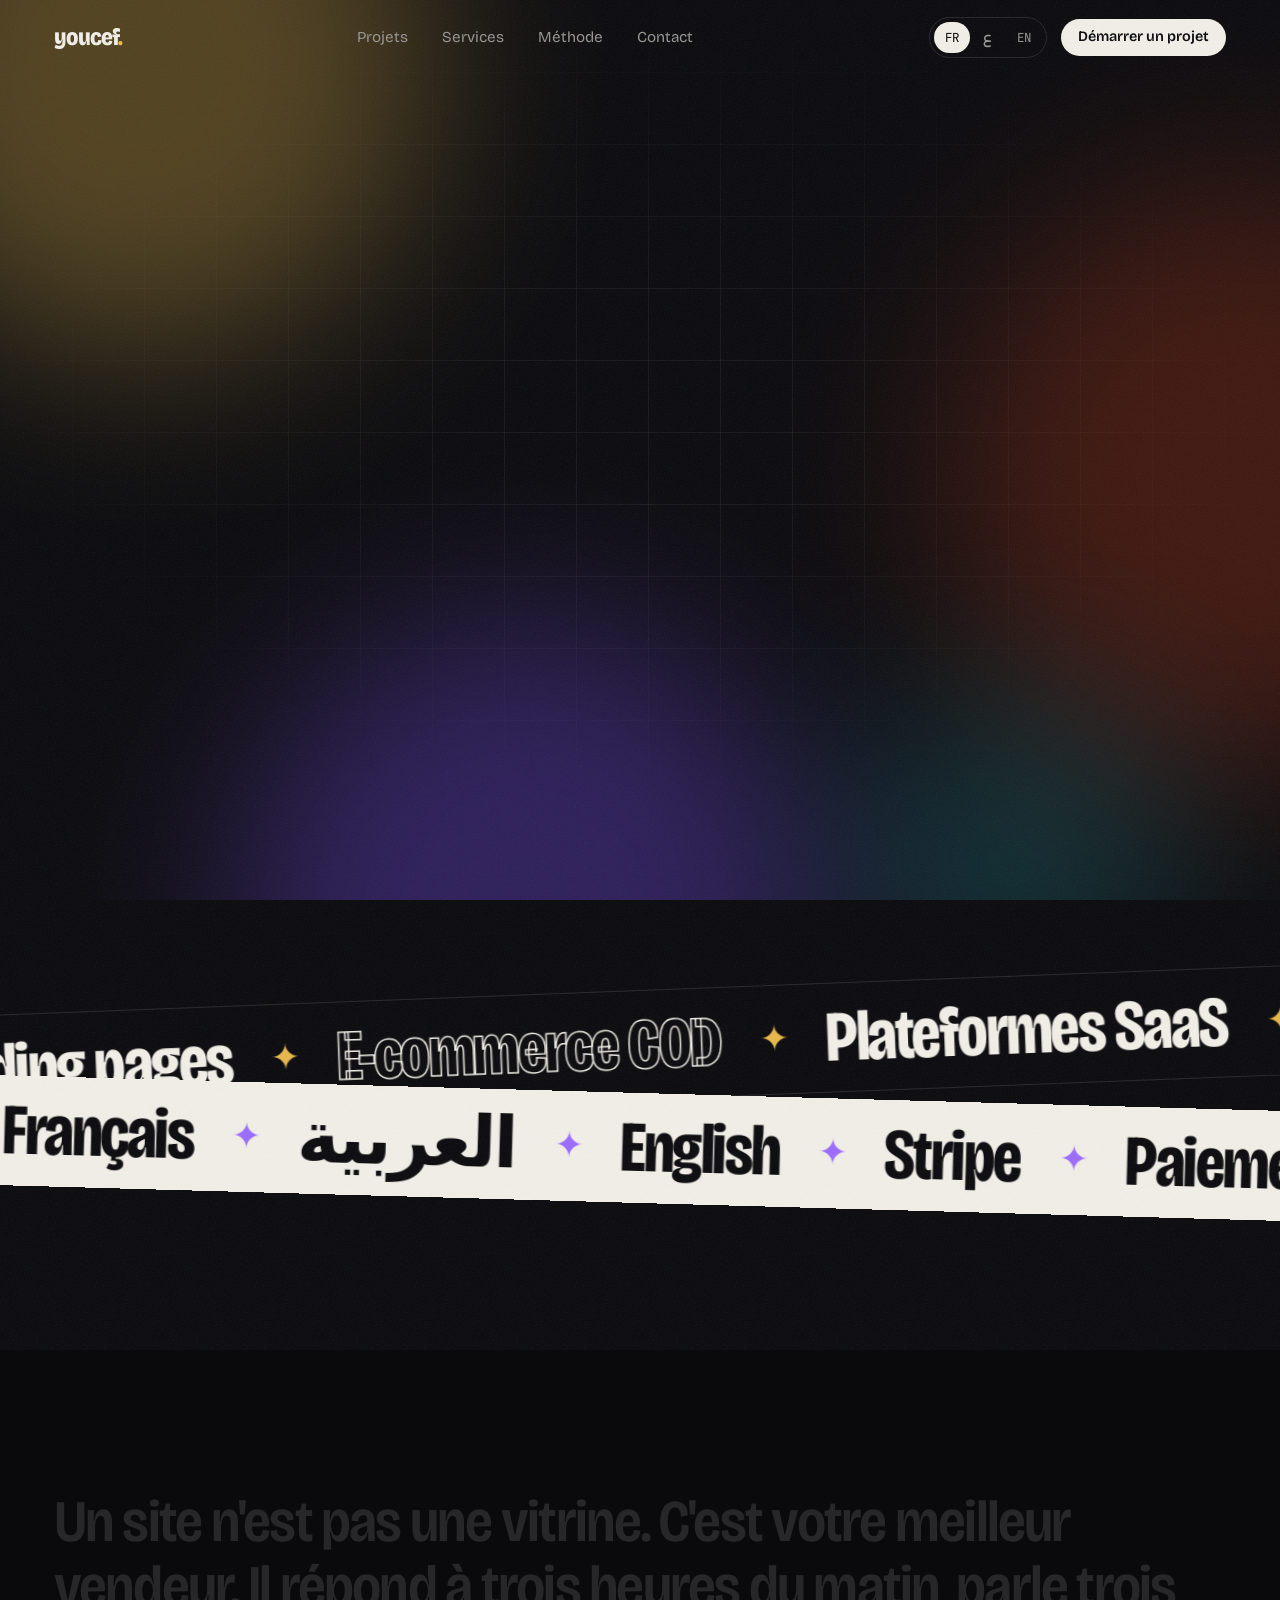
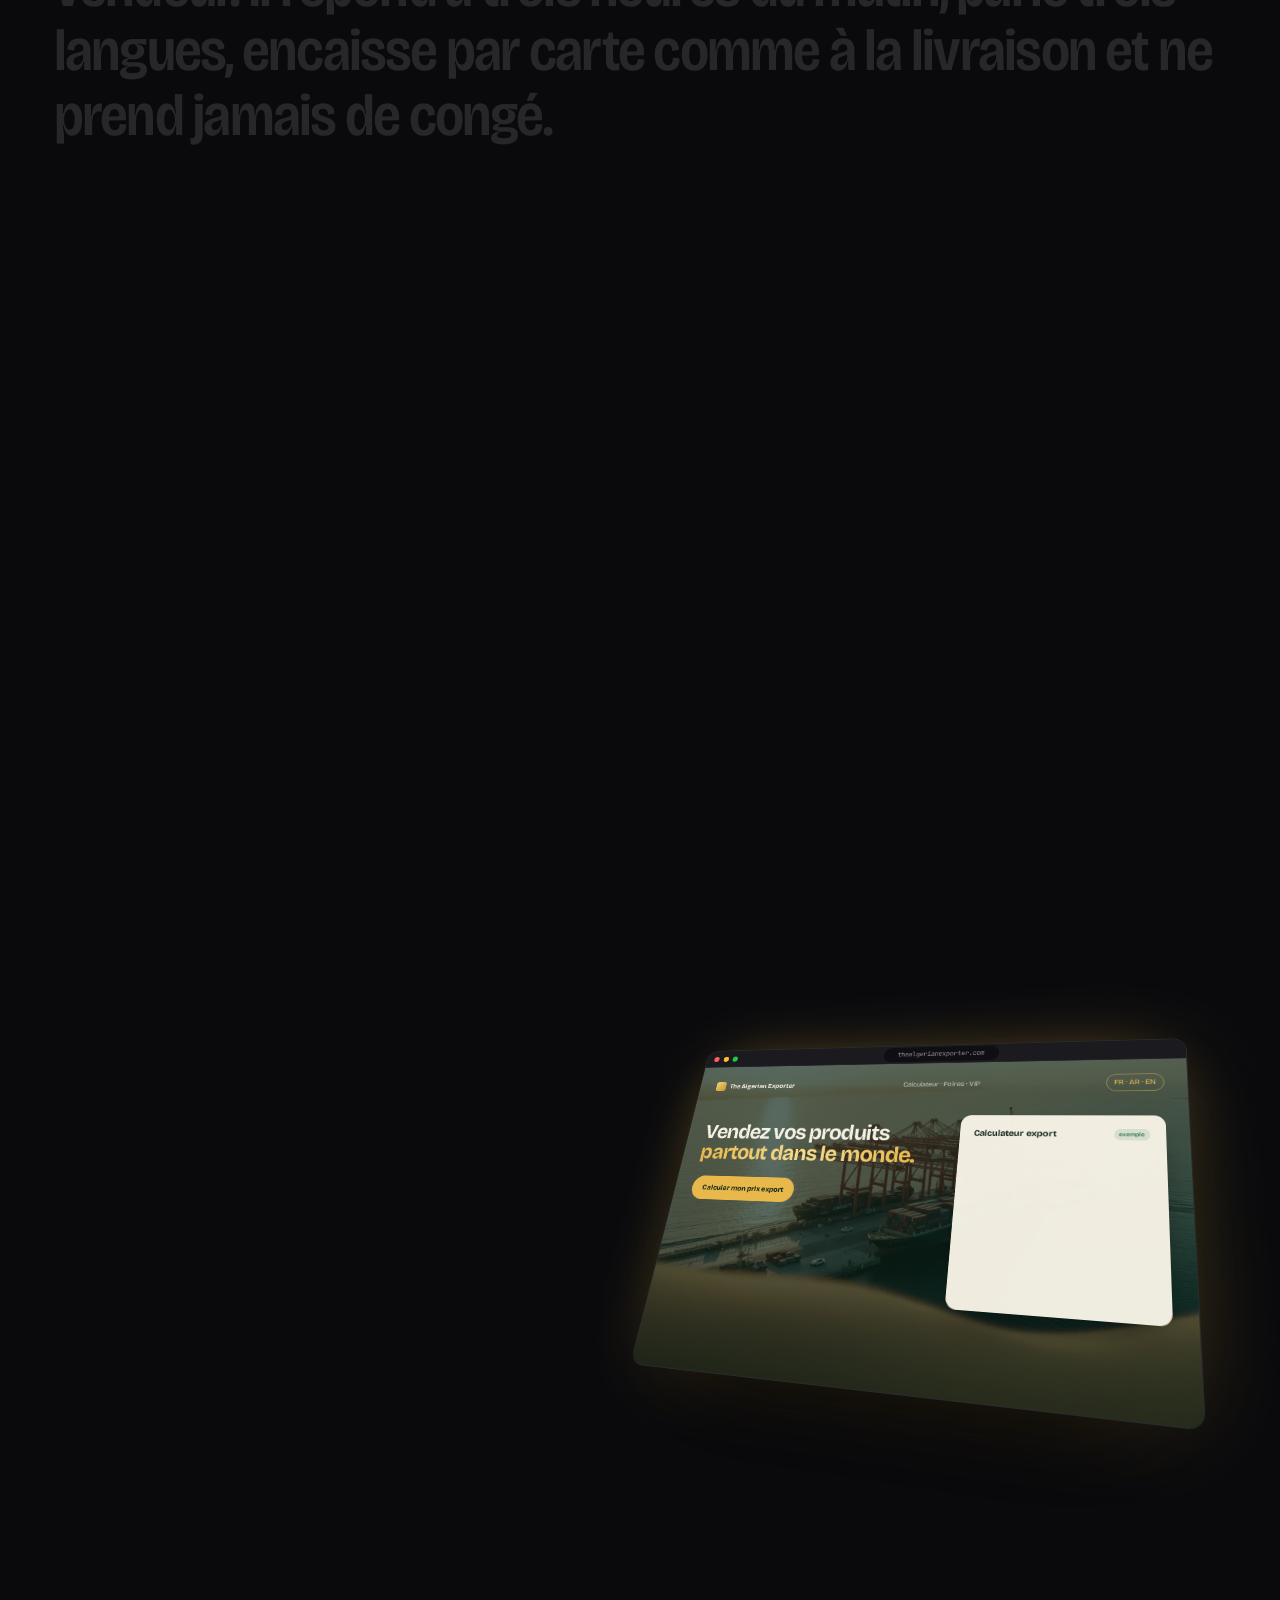
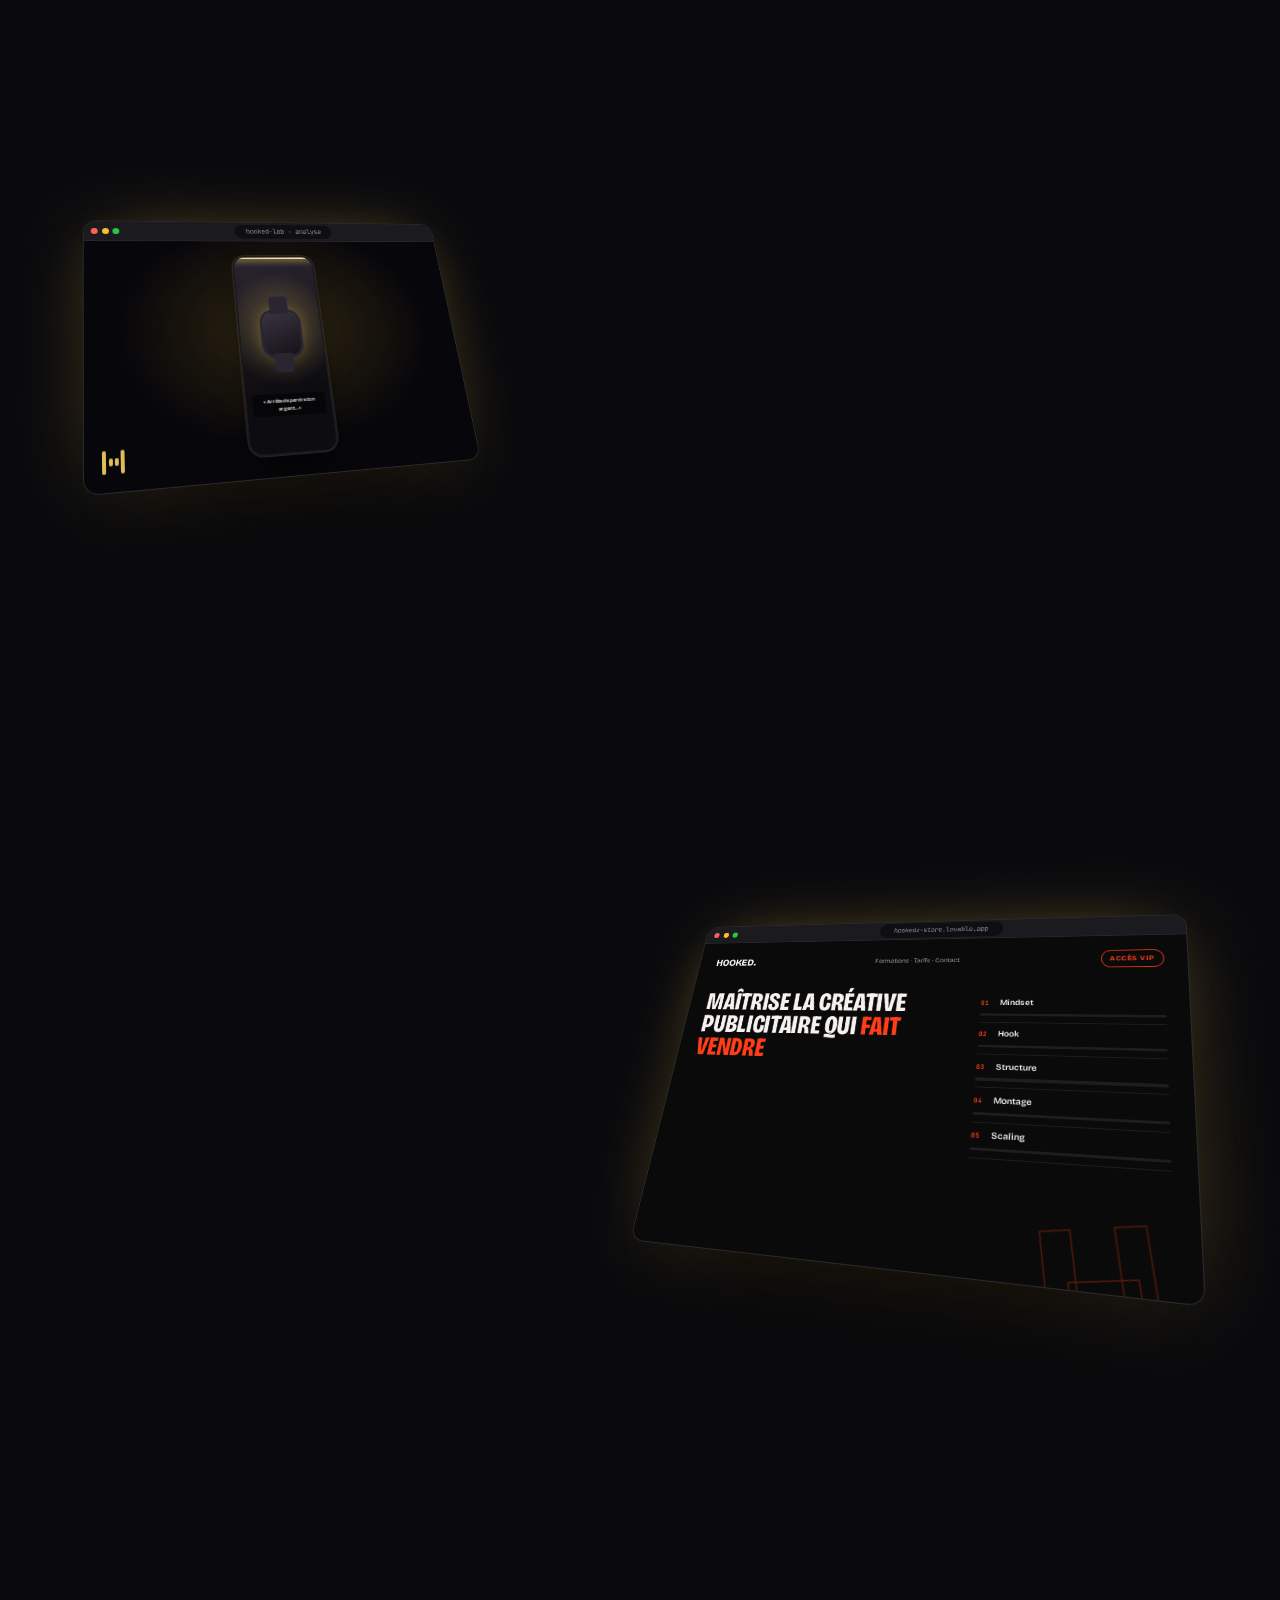
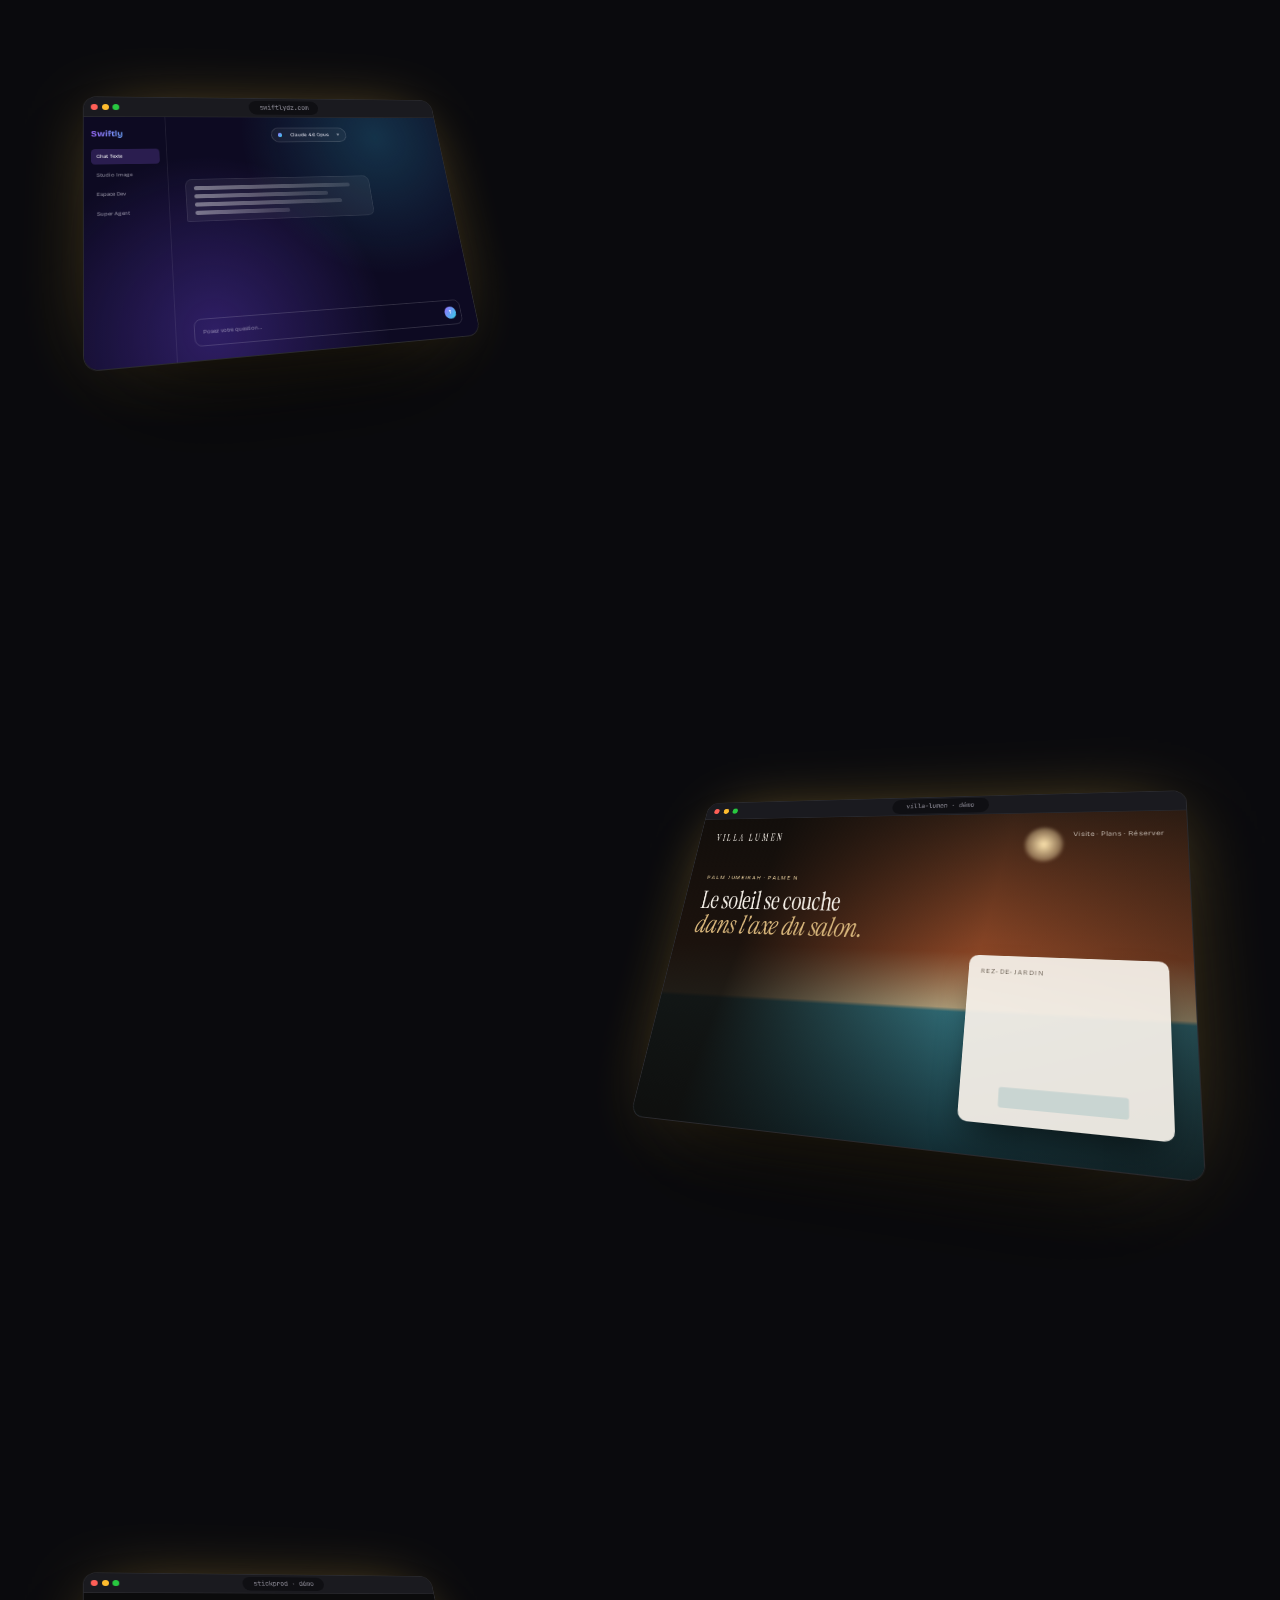
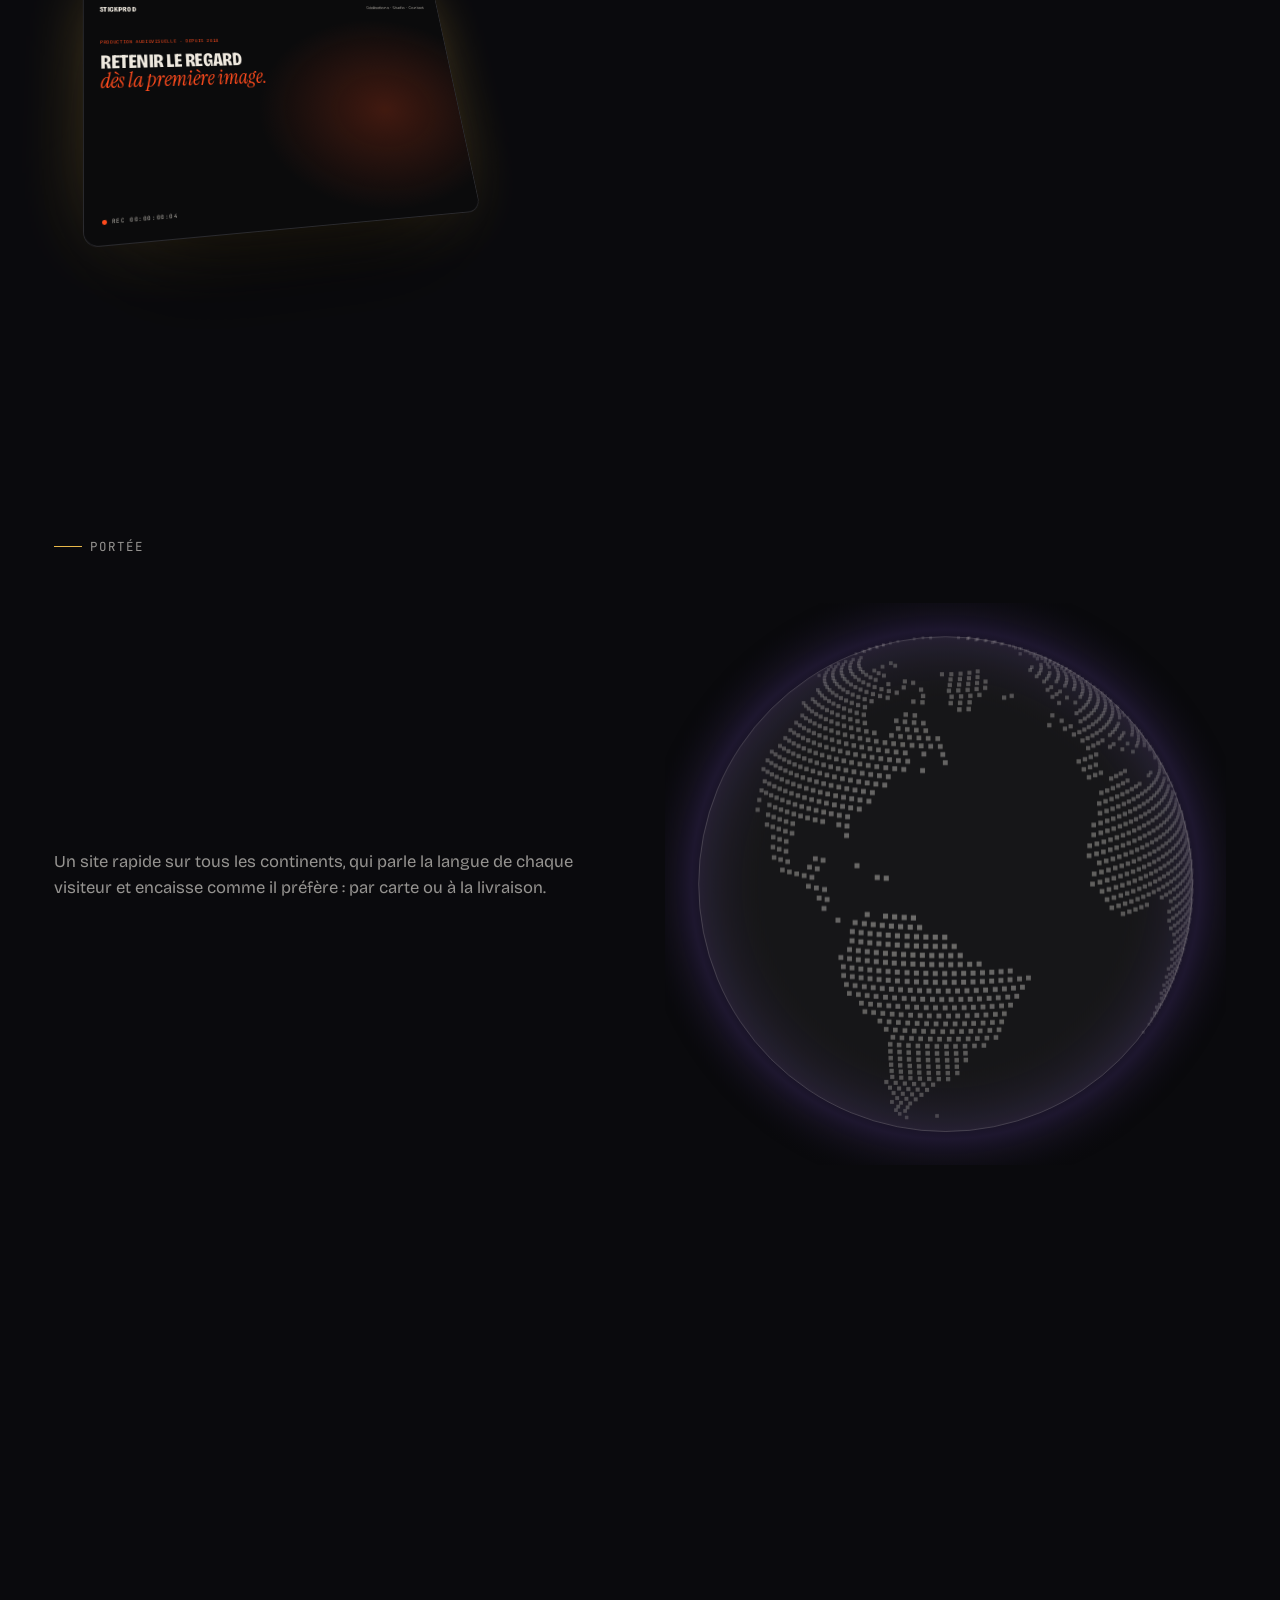
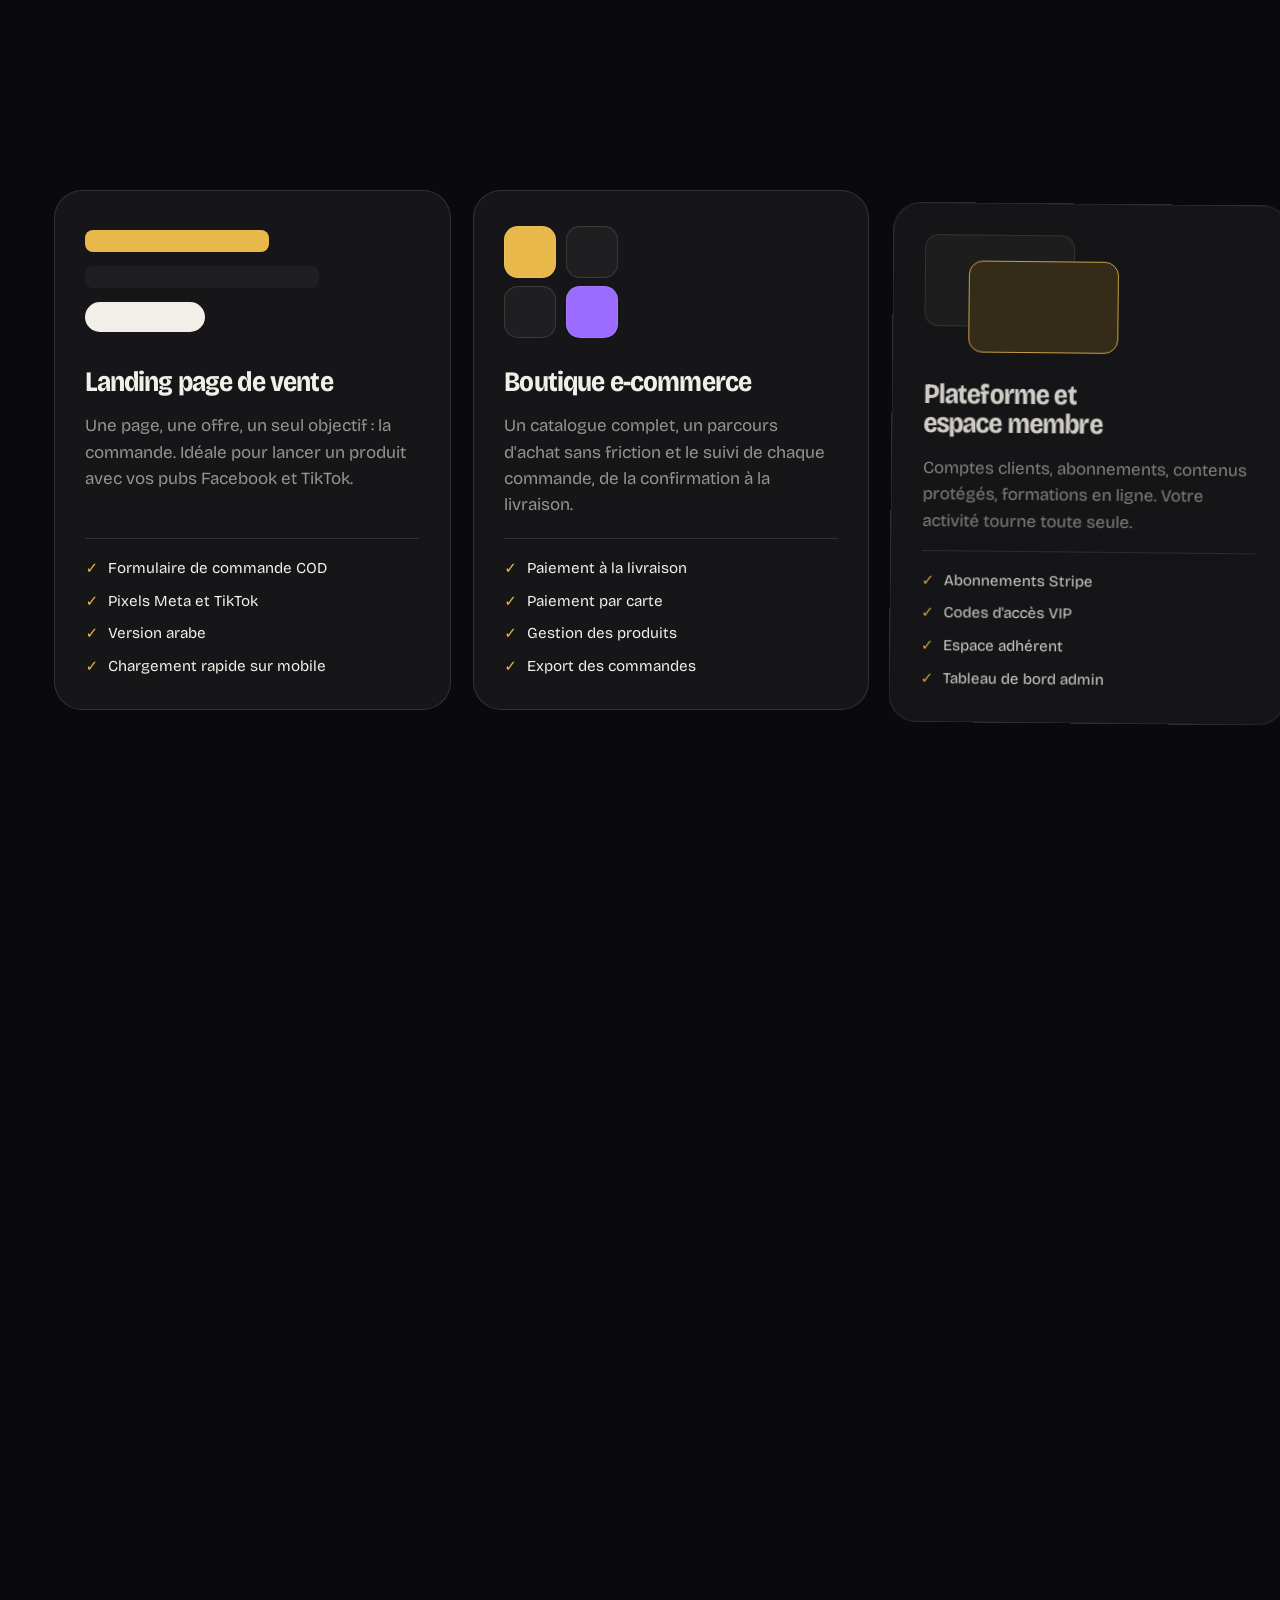
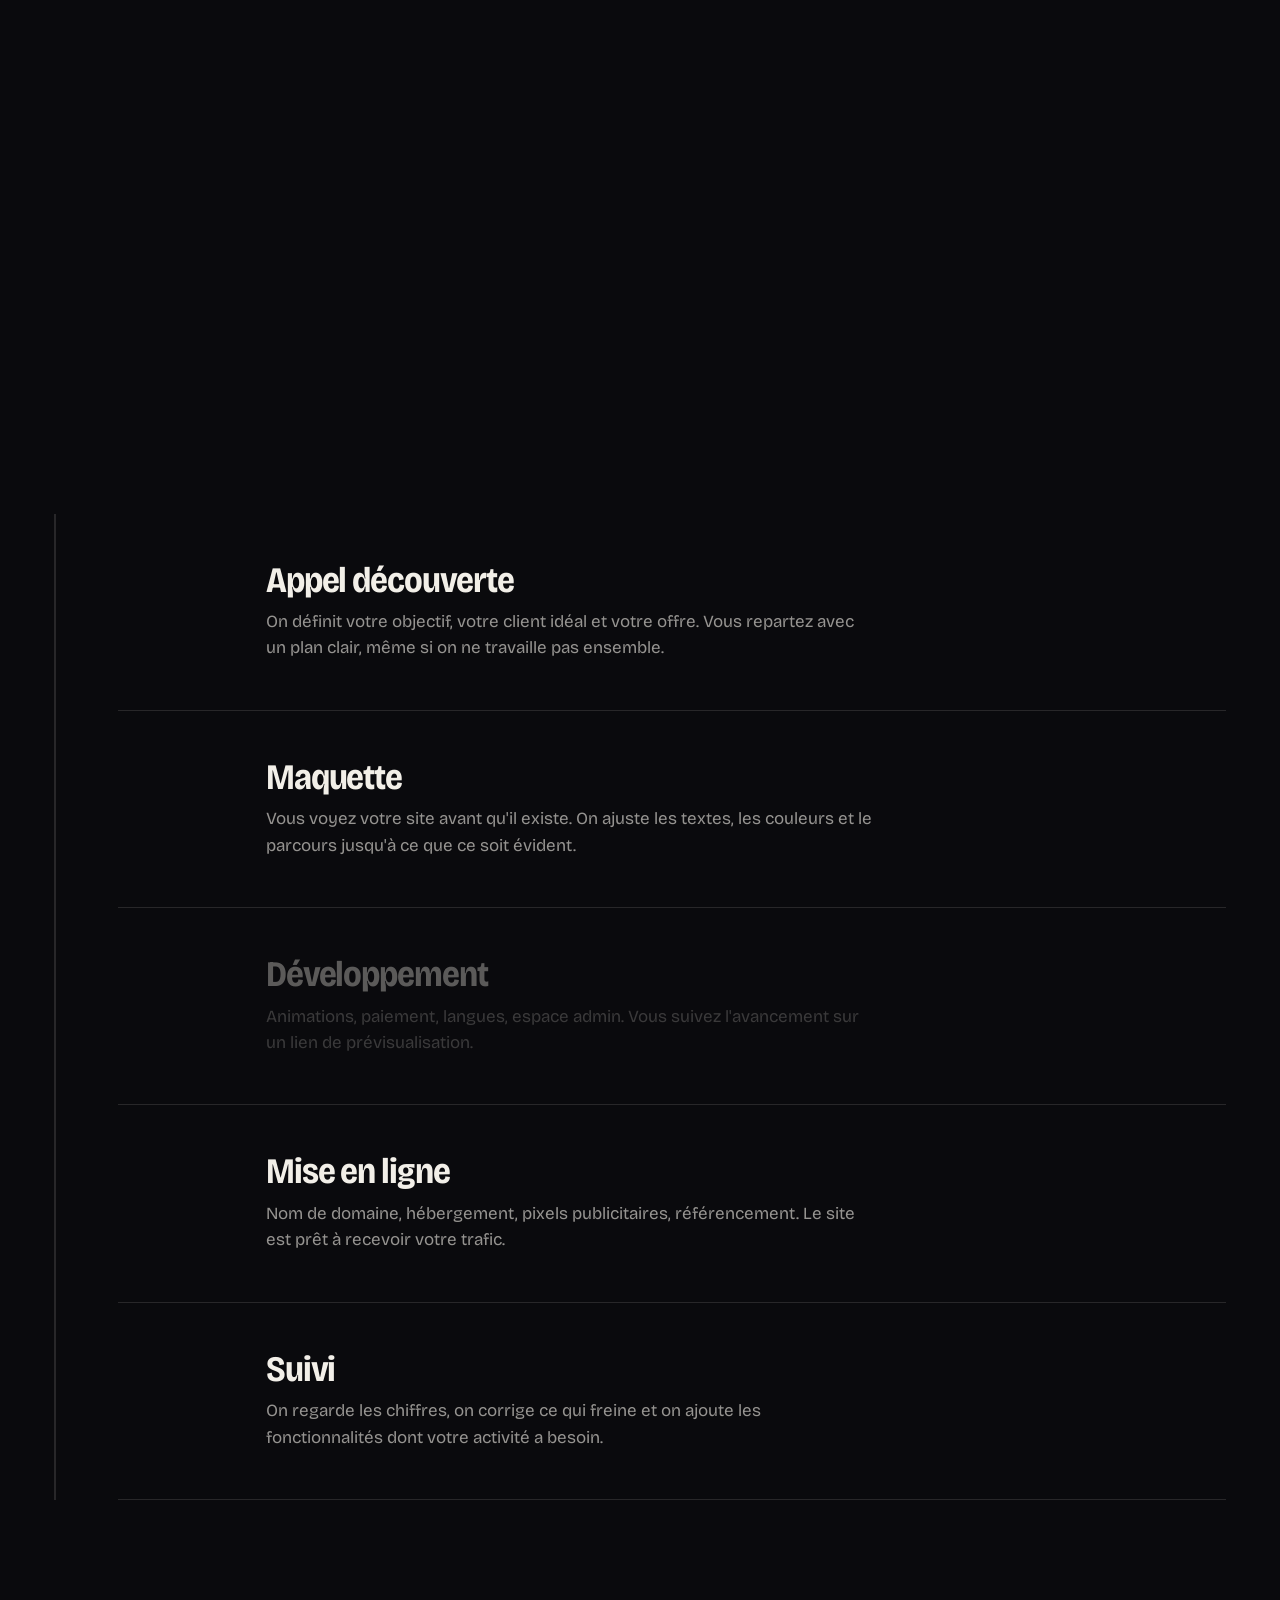
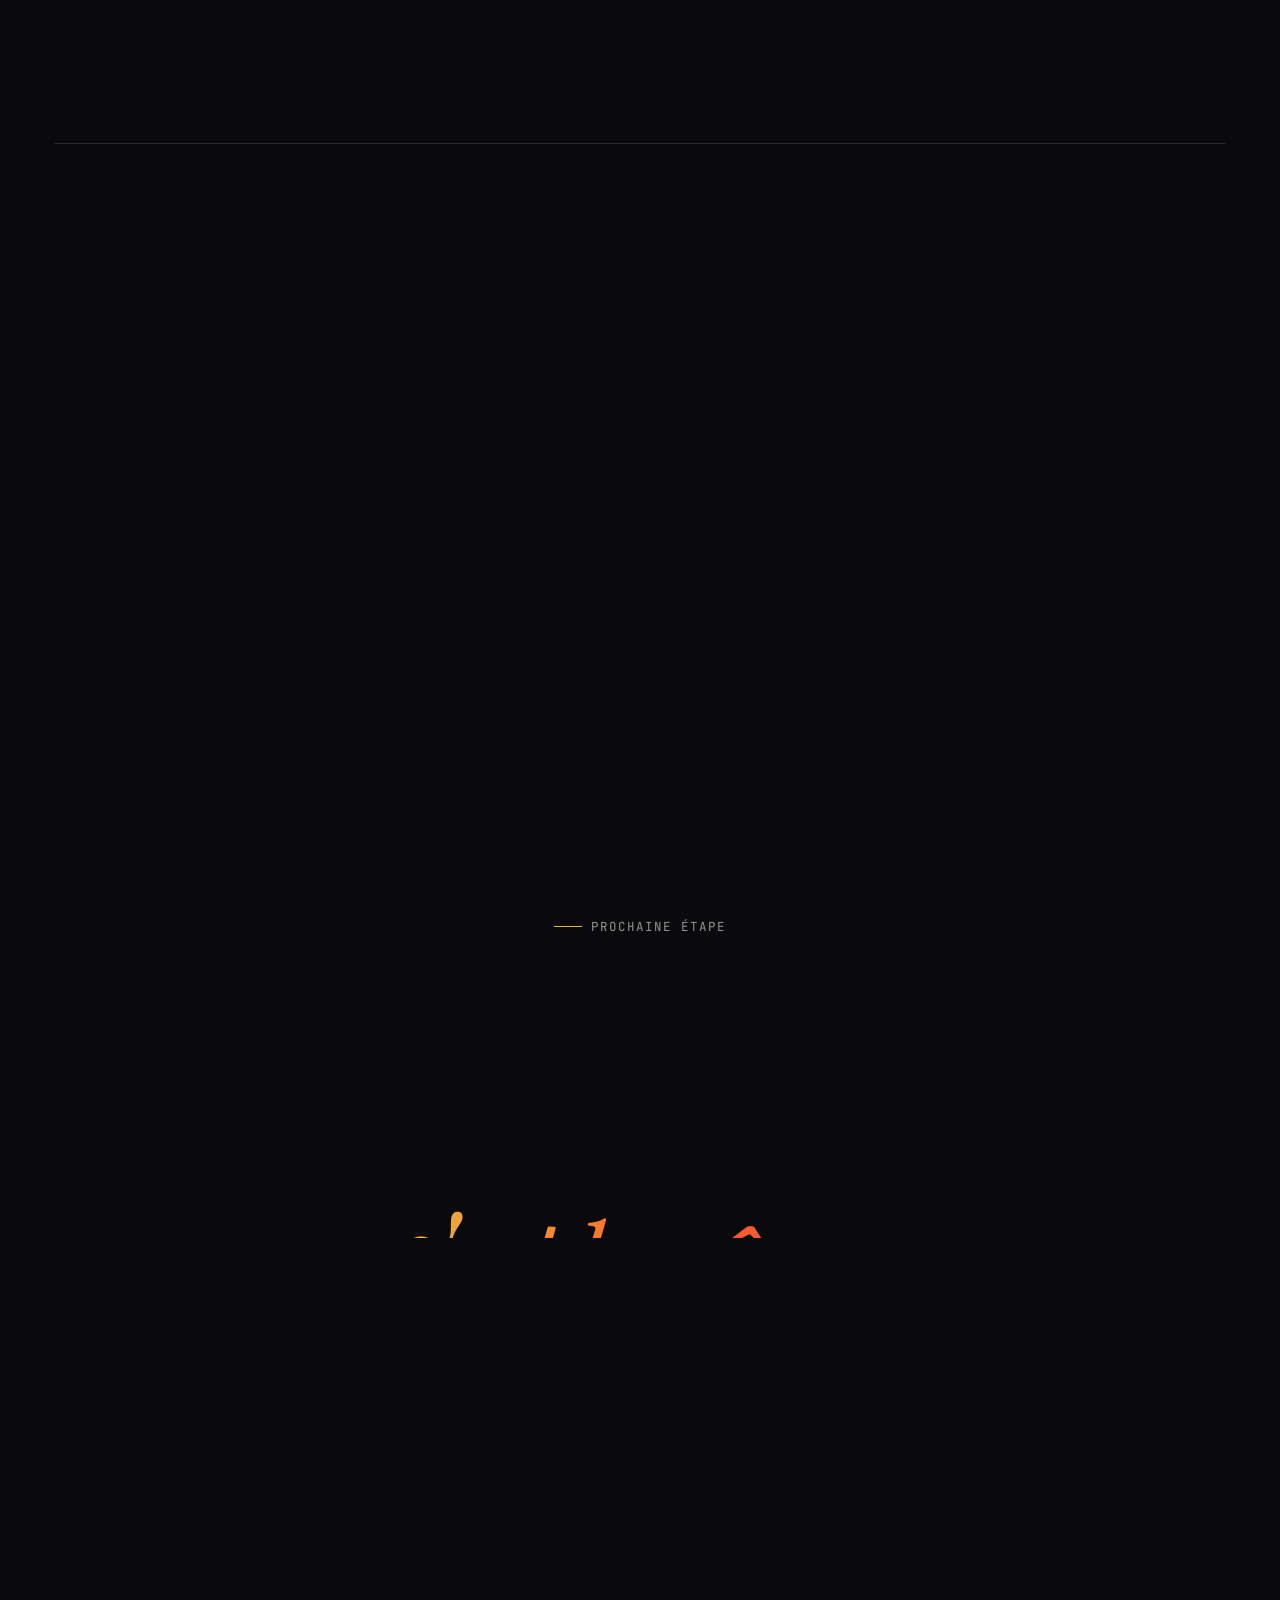
==== commit ba648eba: "Domaine bornzstudio.com Les liens des démos Villa Lumen et Stickprod (projets et pied de page) point" ====
--- a/public/index.html
+++ b/public/index.html
@@ -7,6 +7,8 @@
 <meta name="description" content="Développeur web. Sites e-commerce, plateformes SaaS, intégration IA et sites trilingues FR · AR · EN, pensés pour convertir. Projets en ligne et démos à découvrir.">
 <meta name="theme-color" content="#0a0a0d">
 <meta property="og:type" content="website">
+<meta property="og:url" content="https://bornzstudio.com/">
+<link rel="canonical" href="https://bornzstudio.com/">
 <meta property="og:title" content="Youcef — Des sites qui vendent">
 <meta property="og:description" content="E-commerce COD, plateformes SaaS, IA intégrée, sites trilingues. Quatre plateformes en ligne, pensées pour convertir.">
 <meta property="og:locale" content="fr_FR">
@@ -265,9 +267,9 @@
       <p class="p-desc" data-i18n="p5.desc">Une villa sur la Palm Jumeirah qu'on visite en faisant défiler : on survole la palme, on pousse la porte, puis chaque pièce s'ouvre avec son plan animé. Trois tailles de villa, échéancier de paiement et visite en visio.</p>
       <ul class="p-chips" data-i18n="p5.chips"><li>Visite au scroll</li><li>Plans animés</li><li>3 typologies</li><li>Visite en visio</li></ul>
       <p class="p-stack">HTML · GSAP ScrollTrigger · SplitText · Lenis</p>
-      <a class="btn btn-accent magnetic" href="https://demos.youcef-ny.workers.dev/villa-lumen-dubai/" target="_blank" rel="noopener"><span data-i18n="p.try">Voir la démo</span><svg viewBox="0 0 24 24" aria-hidden="true"><path d="M7 17 17 7M8 7h9v9"/></svg></a>
-    </div>
-    <a class="project-visual" href="https://demos.youcef-ny.workers.dev/villa-lumen-dubai/" target="_blank" rel="noopener" data-cursor="visit" aria-label="Ouvrir la démo Villa Lumen">
+      <a class="btn btn-accent magnetic" href="https://demos.bornzstudio.com/villa-lumen-dubai/" target="_blank" rel="noopener"><span data-i18n="p.try">Voir la démo</span><svg viewBox="0 0 24 24" aria-hidden="true"><path d="M7 17 17 7M8 7h9v9"/></svg></a>
+    </div>
+    <a class="project-visual" href="https://demos.bornzstudio.com/villa-lumen-dubai/" target="_blank" rel="noopener" data-cursor="visit" aria-label="Ouvrir la démo Villa Lumen">
       <div class="browser">
         <div class="b-bar"><i></i><i></i><i></i><span class="b-url">villa-lumen · démo</span></div>
         <div class="b-body mock-villa">
@@ -305,9 +307,9 @@
       <p class="p-desc" data-i18n="p6.desc">Le site d'un studio de production vidéo : les réalisations tournent en spirale 3D (WebGL) et chaque film détaille le brief, l'approche et ce qui a été livré. Un espace admin modifie textes et projets sans coder.</p>
       <ul class="p-chips" data-i18n="p6.chips"><li>Spirale WebGL</li><li>Fiches projets</li><li>Espace admin</li><li>Contenu modifiable</li></ul>
       <p class="p-stack">HTML · WebGL · GSAP</p>
-      <a class="btn btn-accent magnetic" href="https://demos.youcef-ny.workers.dev/stickprod/" target="_blank" rel="noopener"><span data-i18n="p.try">Voir la démo</span><svg viewBox="0 0 24 24" aria-hidden="true"><path d="M7 17 17 7M8 7h9v9"/></svg></a>
-    </div>
-    <a class="project-visual" href="https://demos.youcef-ny.workers.dev/stickprod/" target="_blank" rel="noopener" data-cursor="visit" aria-label="Ouvrir la démo Stickprod">
+      <a class="btn btn-accent magnetic" href="https://demos.bornzstudio.com/stickprod/" target="_blank" rel="noopener"><span data-i18n="p.try">Voir la démo</span><svg viewBox="0 0 24 24" aria-hidden="true"><path d="M7 17 17 7M8 7h9v9"/></svg></a>
+    </div>
+    <a class="project-visual" href="https://demos.bornzstudio.com/stickprod/" target="_blank" rel="noopener" data-cursor="visit" aria-label="Ouvrir la démo Stickprod">
       <div class="browser">
         <div class="b-bar"><i></i><i></i><i></i><span class="b-url">stickprod · démo</span></div>
         <div class="b-body mock-stick">
@@ -560,8 +562,8 @@
       <a href="#p-lab">Hooked Lab</a>
       <a href="https://hookedz-store.lovable.app/" target="_blank" rel="noopener">HOOKED. ↗</a>
       <a href="https://swiftlydz.com/" target="_blank" rel="noopener">Swiftly DZ ↗</a>
-      <a href="https://demos.youcef-ny.workers.dev/villa-lumen-dubai/" target="_blank" rel="noopener">Villa Lumen ↗</a>
-      <a href="https://demos.youcef-ny.workers.dev/stickprod/" target="_blank" rel="noopener">Stickprod ↗</a>
+      <a href="https://demos.bornzstudio.com/villa-lumen-dubai/" target="_blank" rel="noopener">Villa Lumen ↗</a>
+      <a href="https://demos.bornzstudio.com/stickprod/" target="_blank" rel="noopener">Stickprod ↗</a>
     </div>
     <div class="f-contact">
       <p class="f-t" data-i18n="foot.contact">Contact</p>
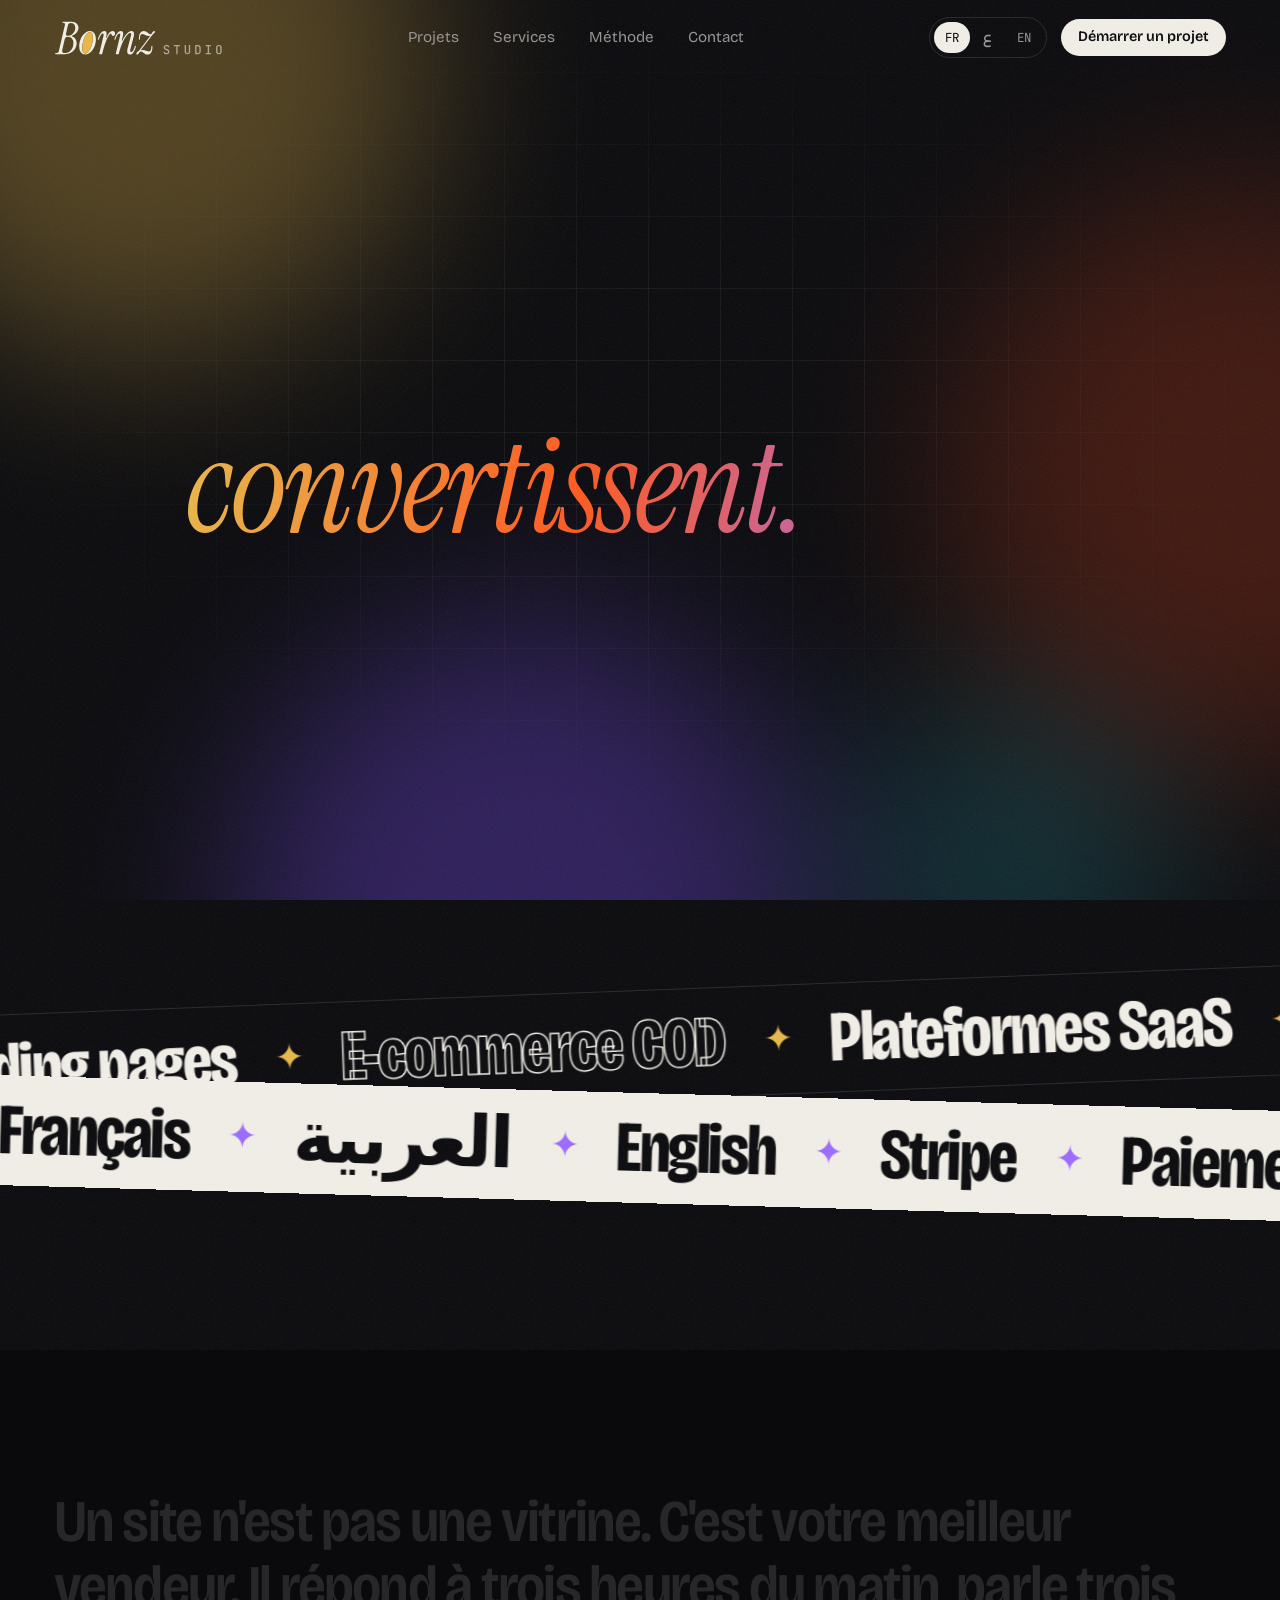
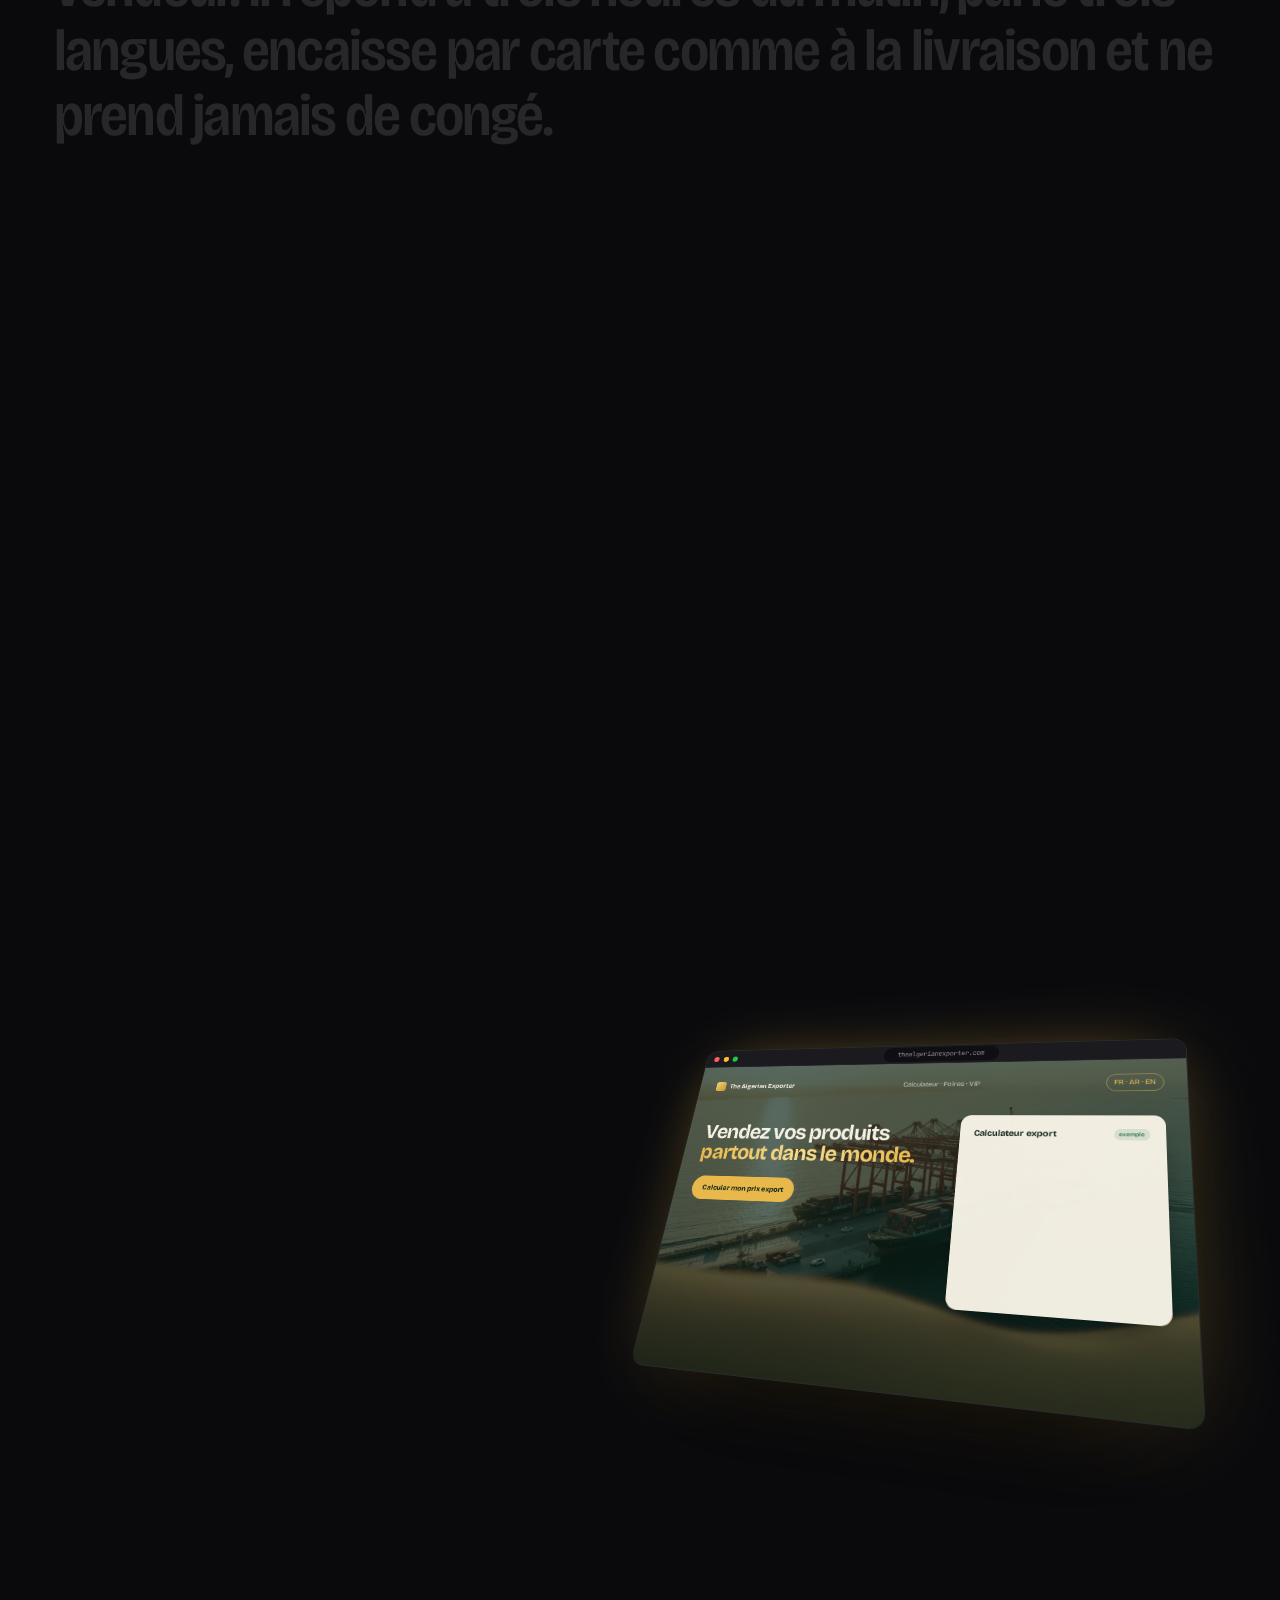
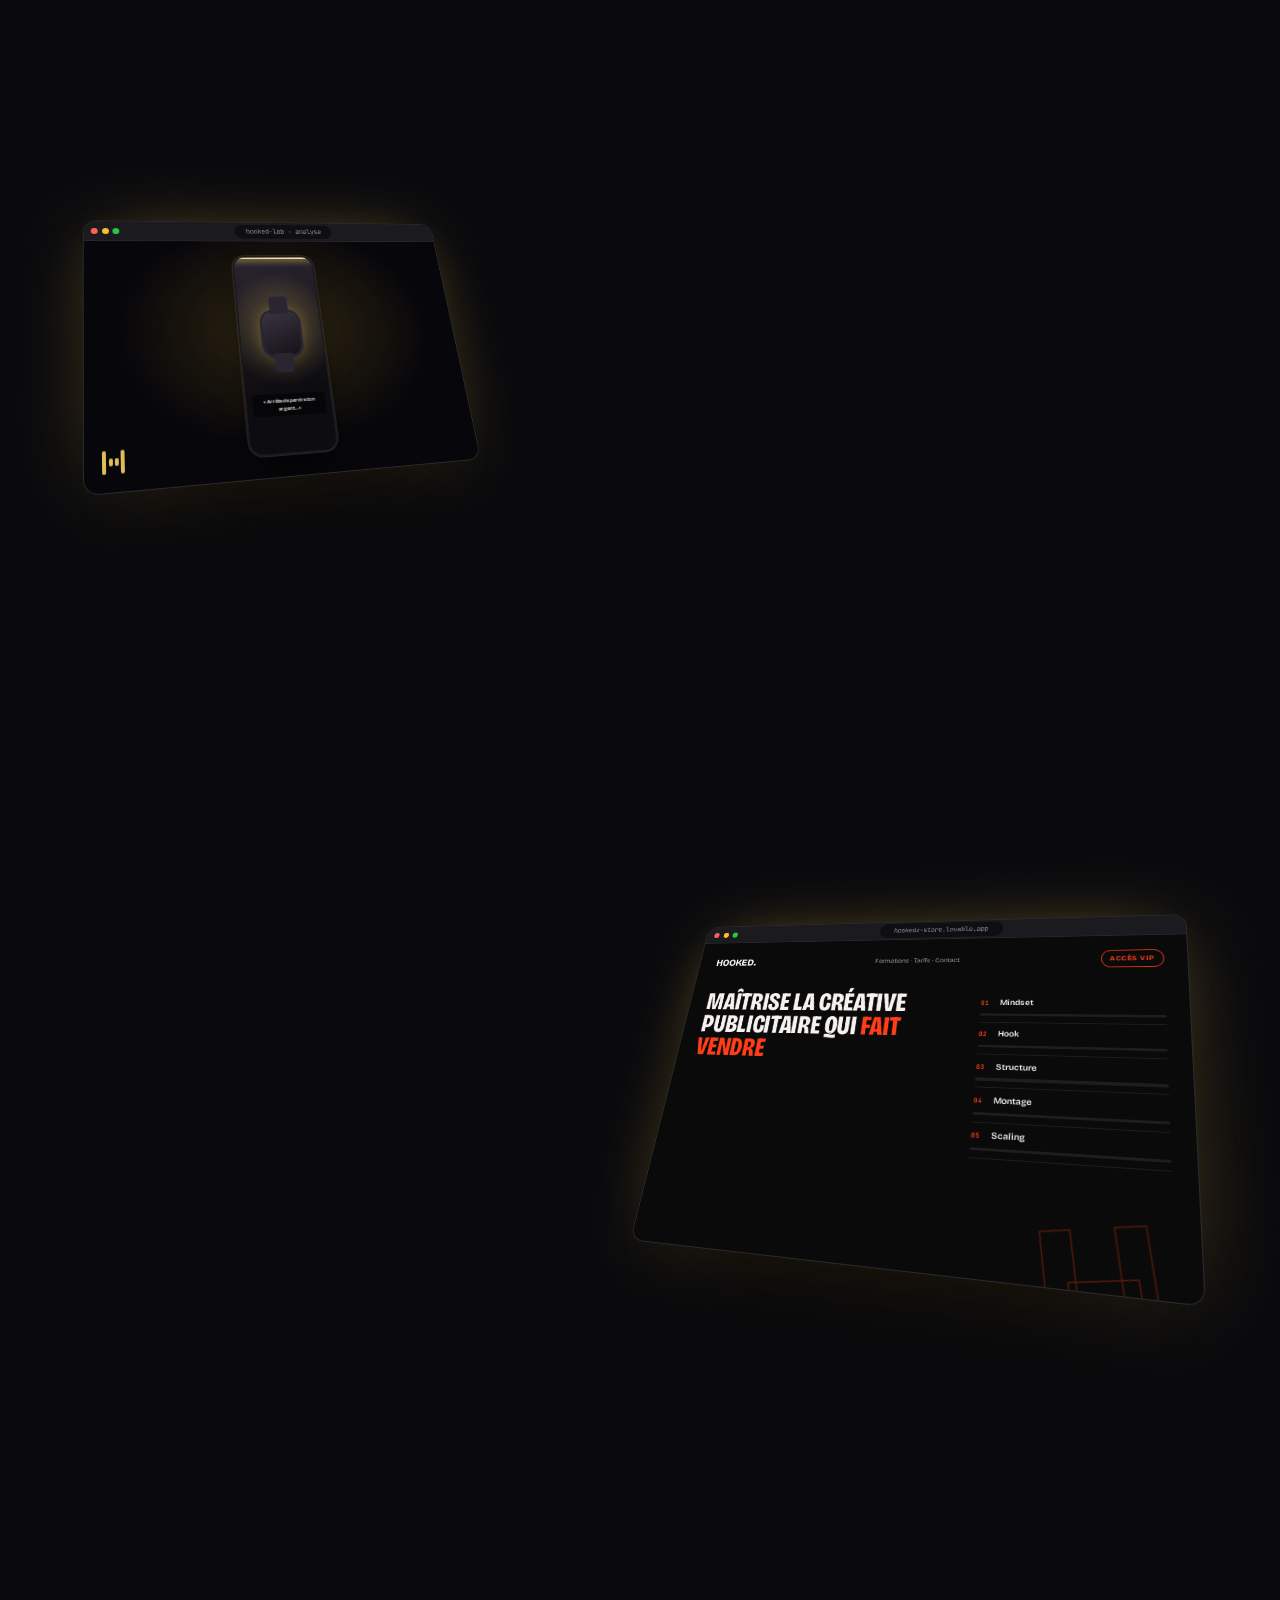
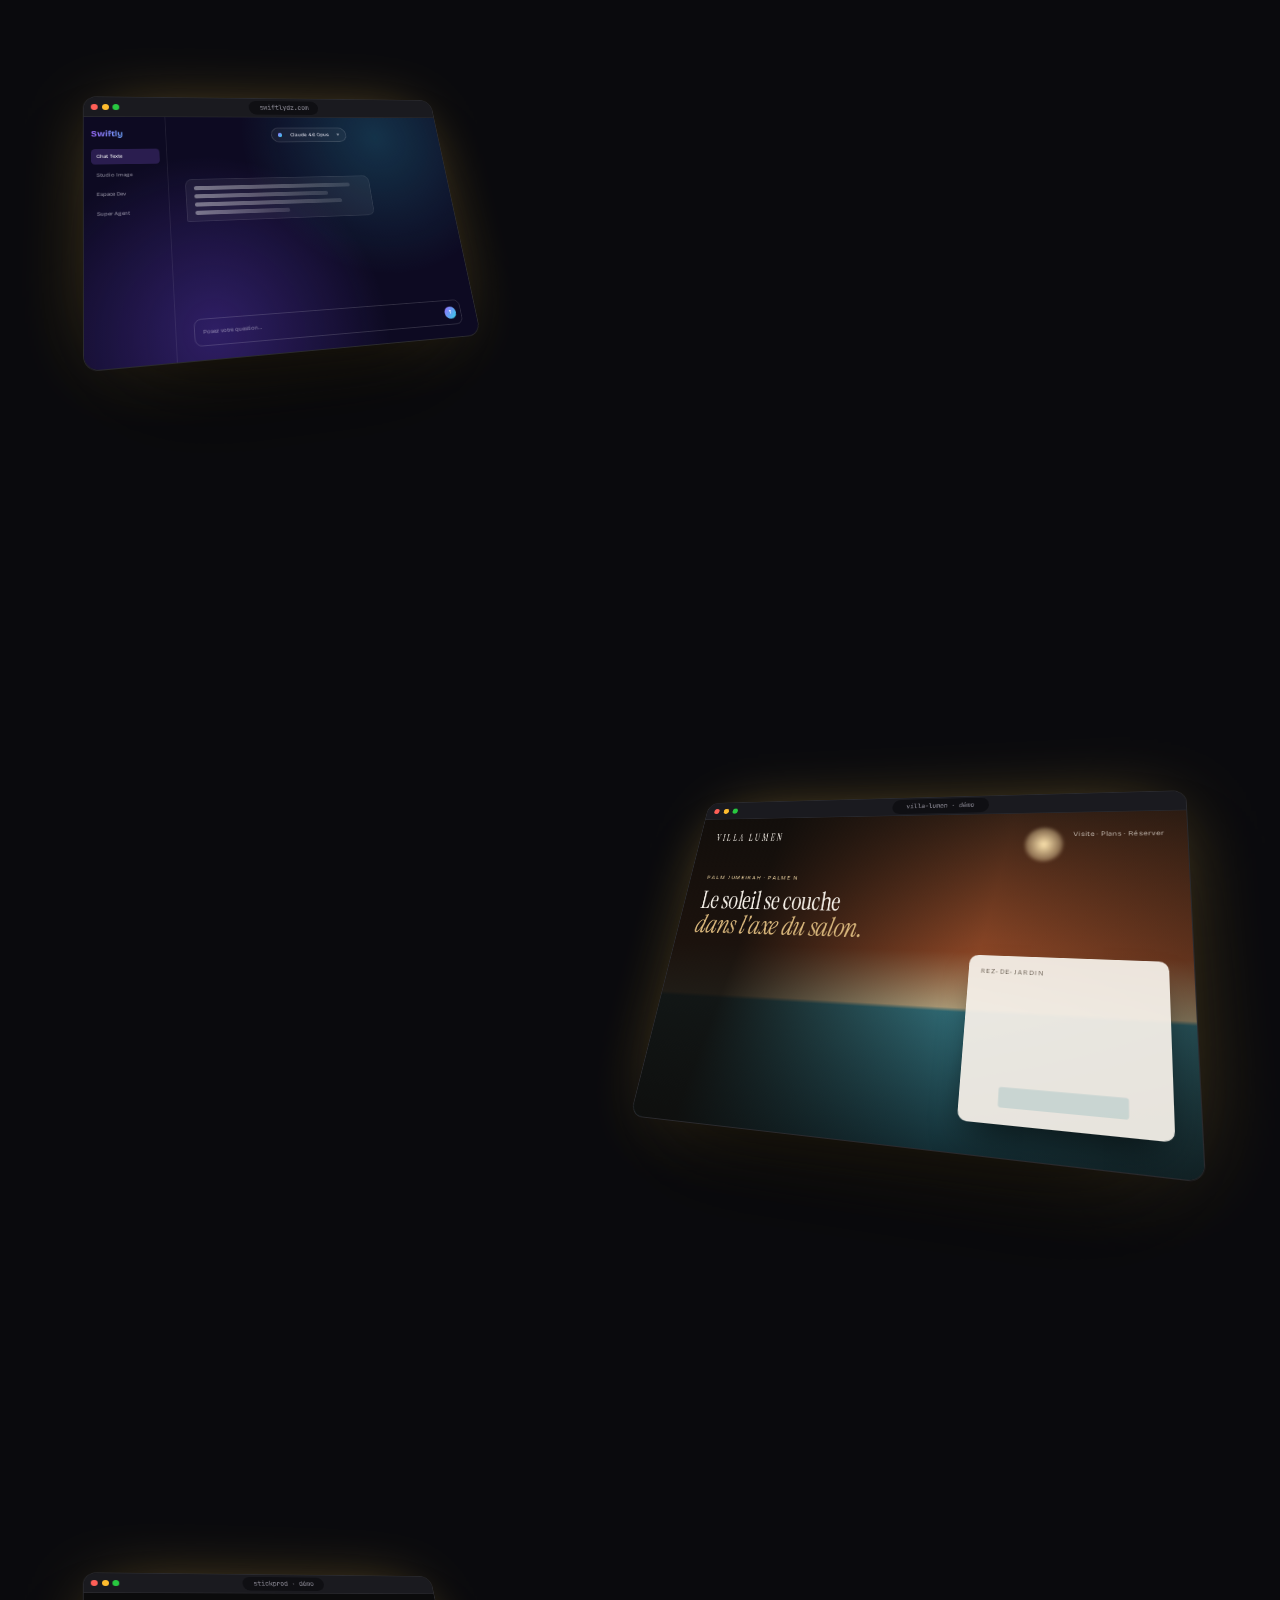
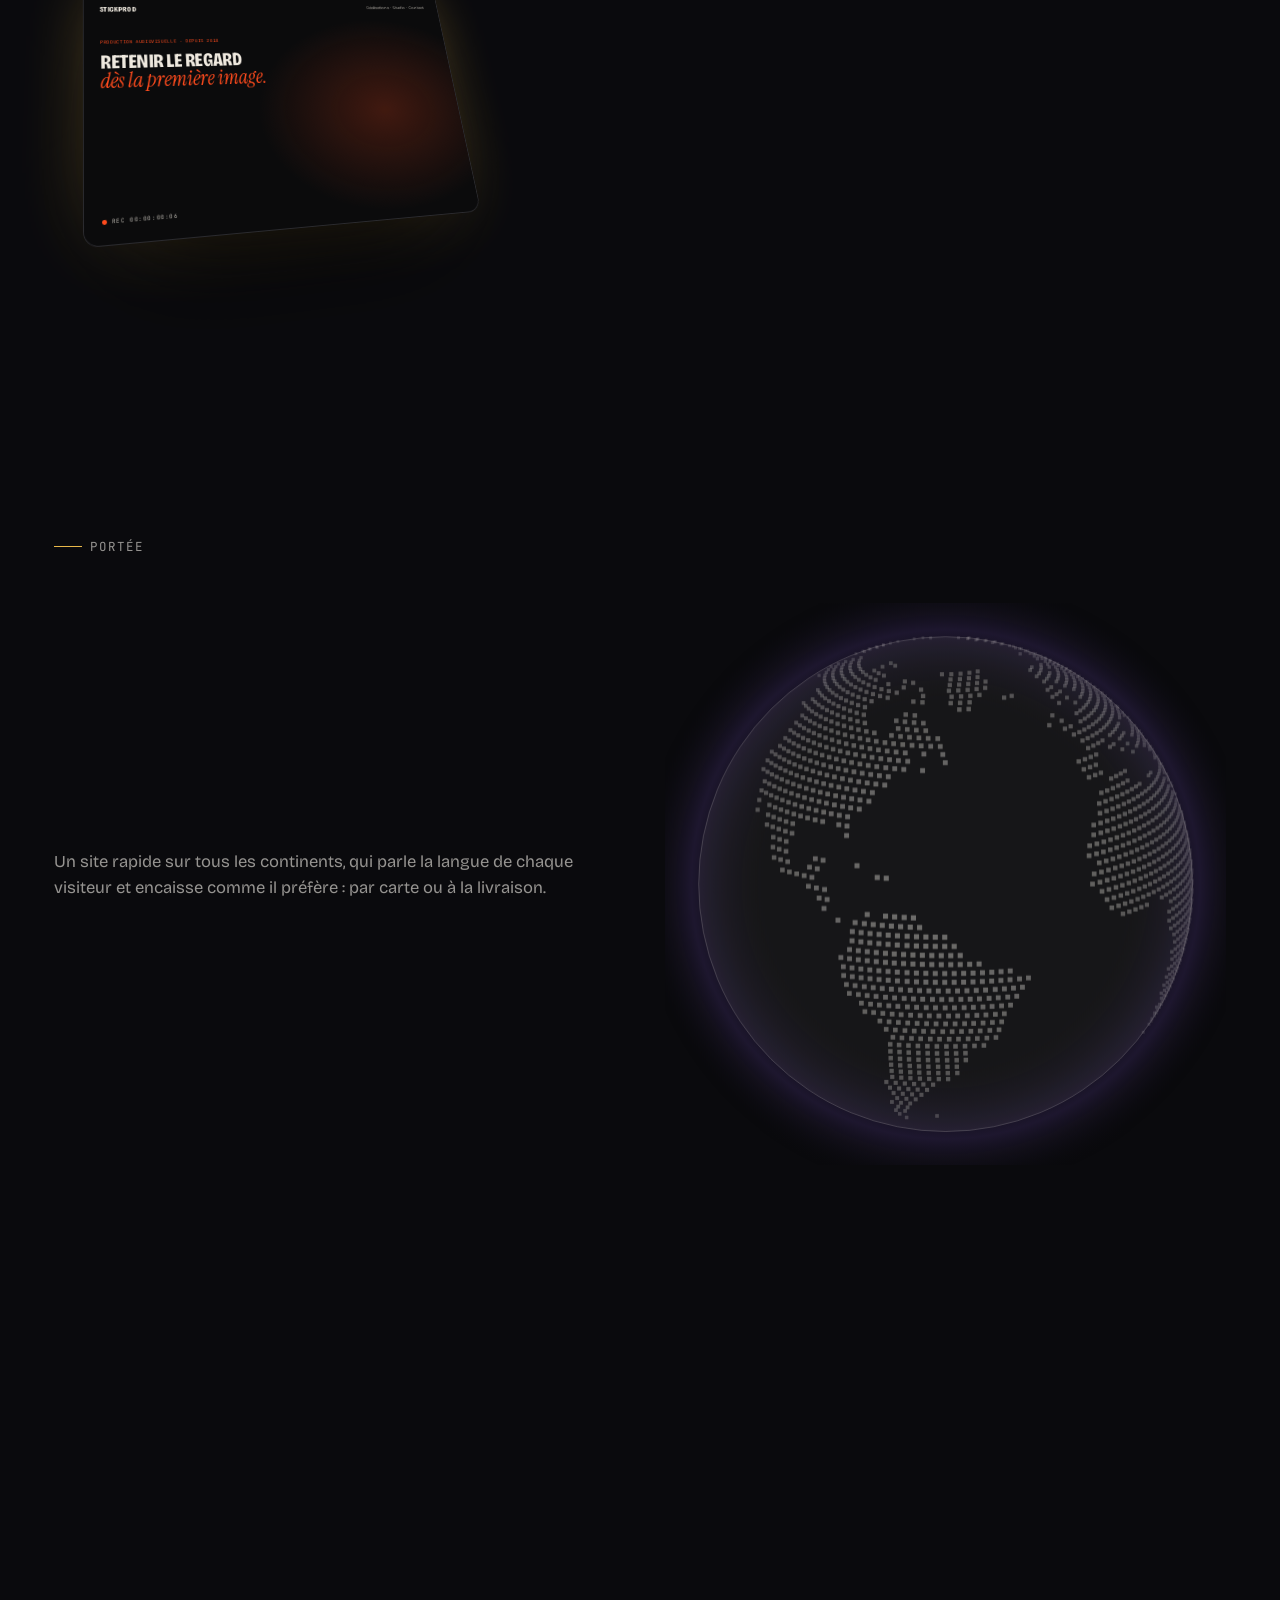
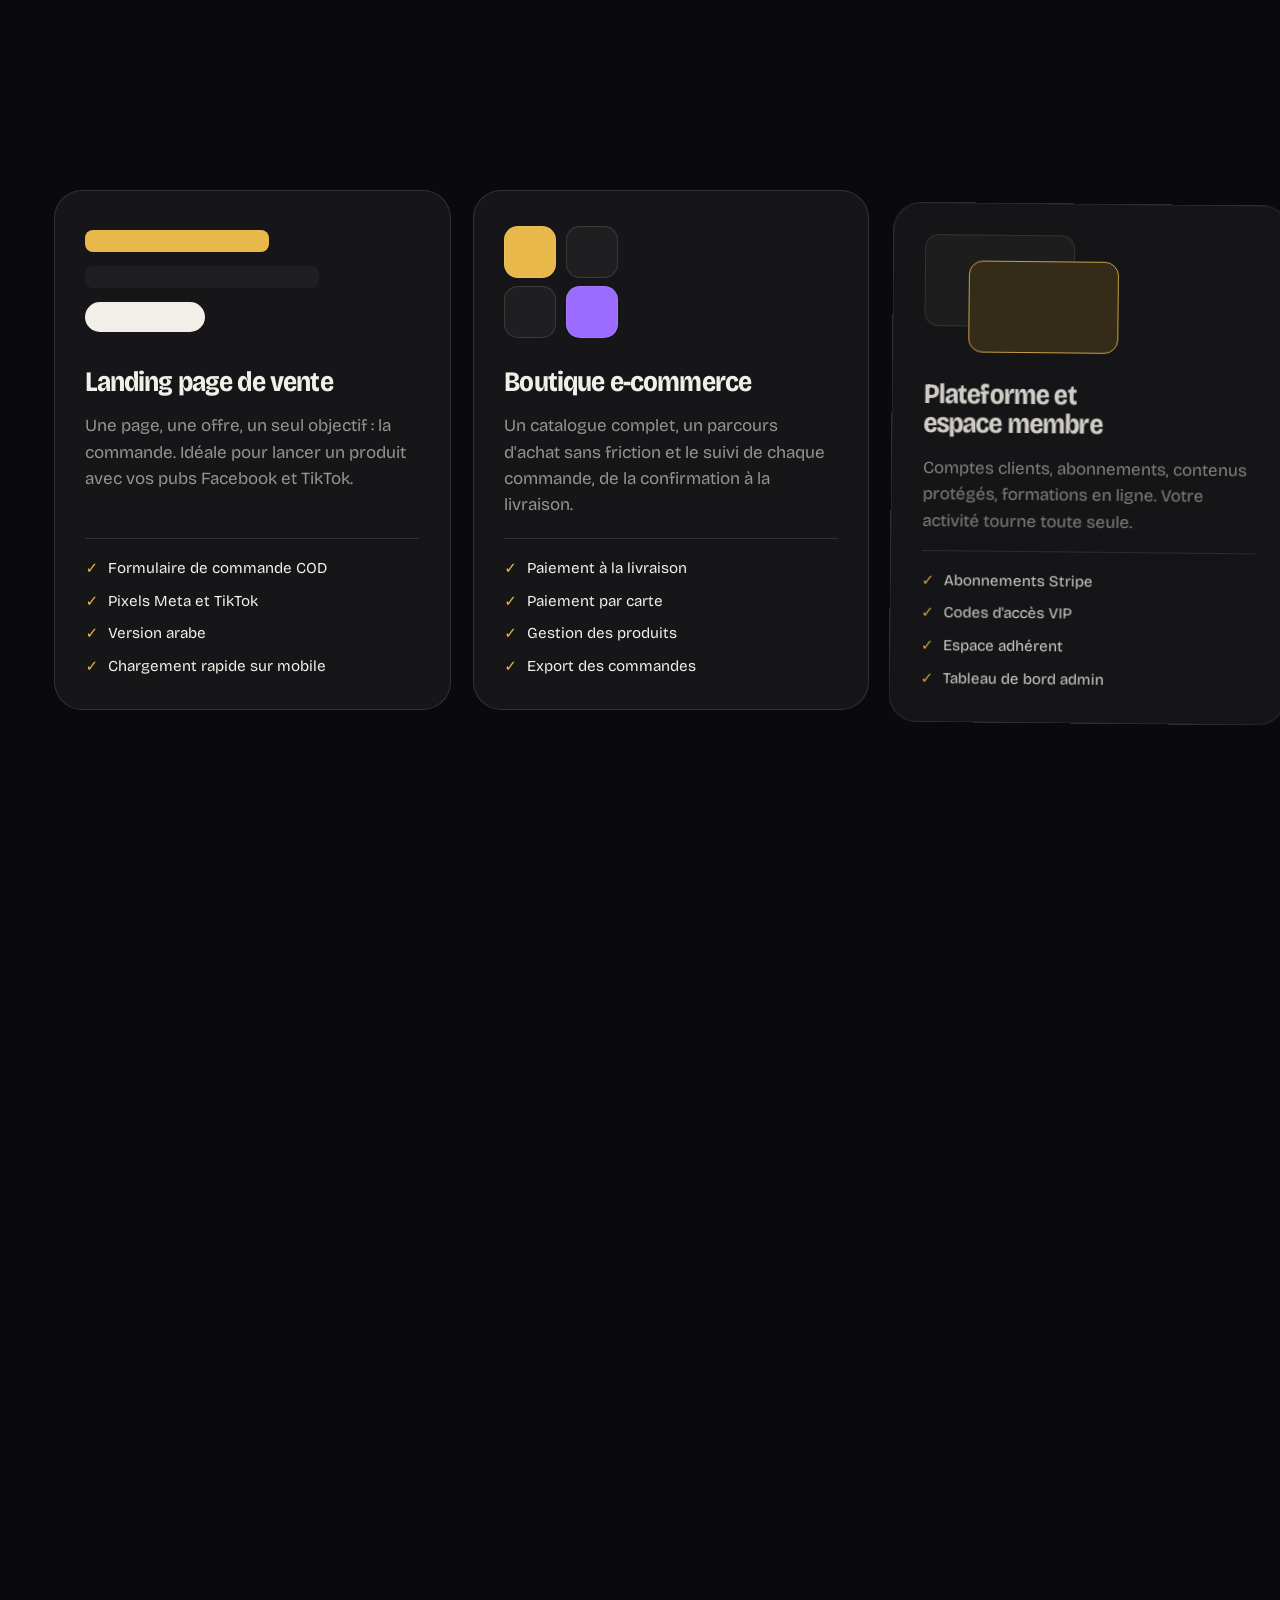
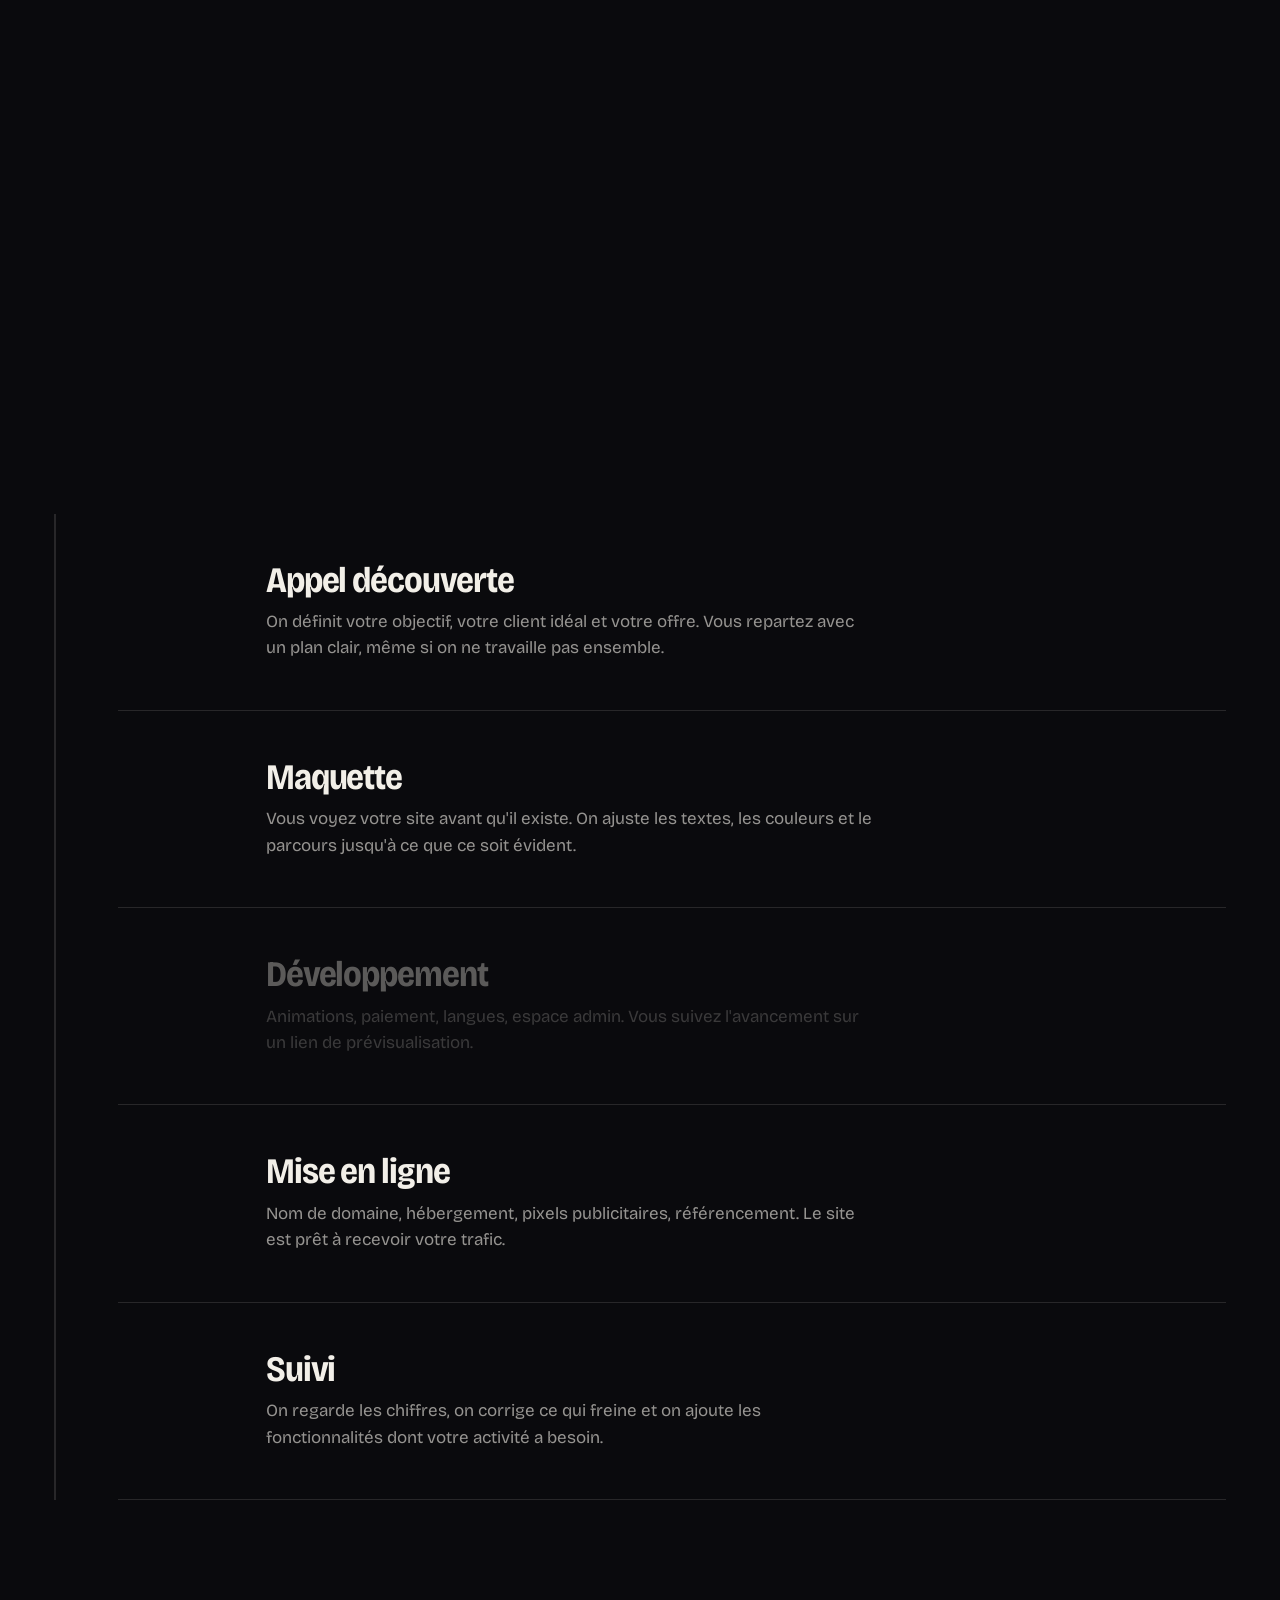
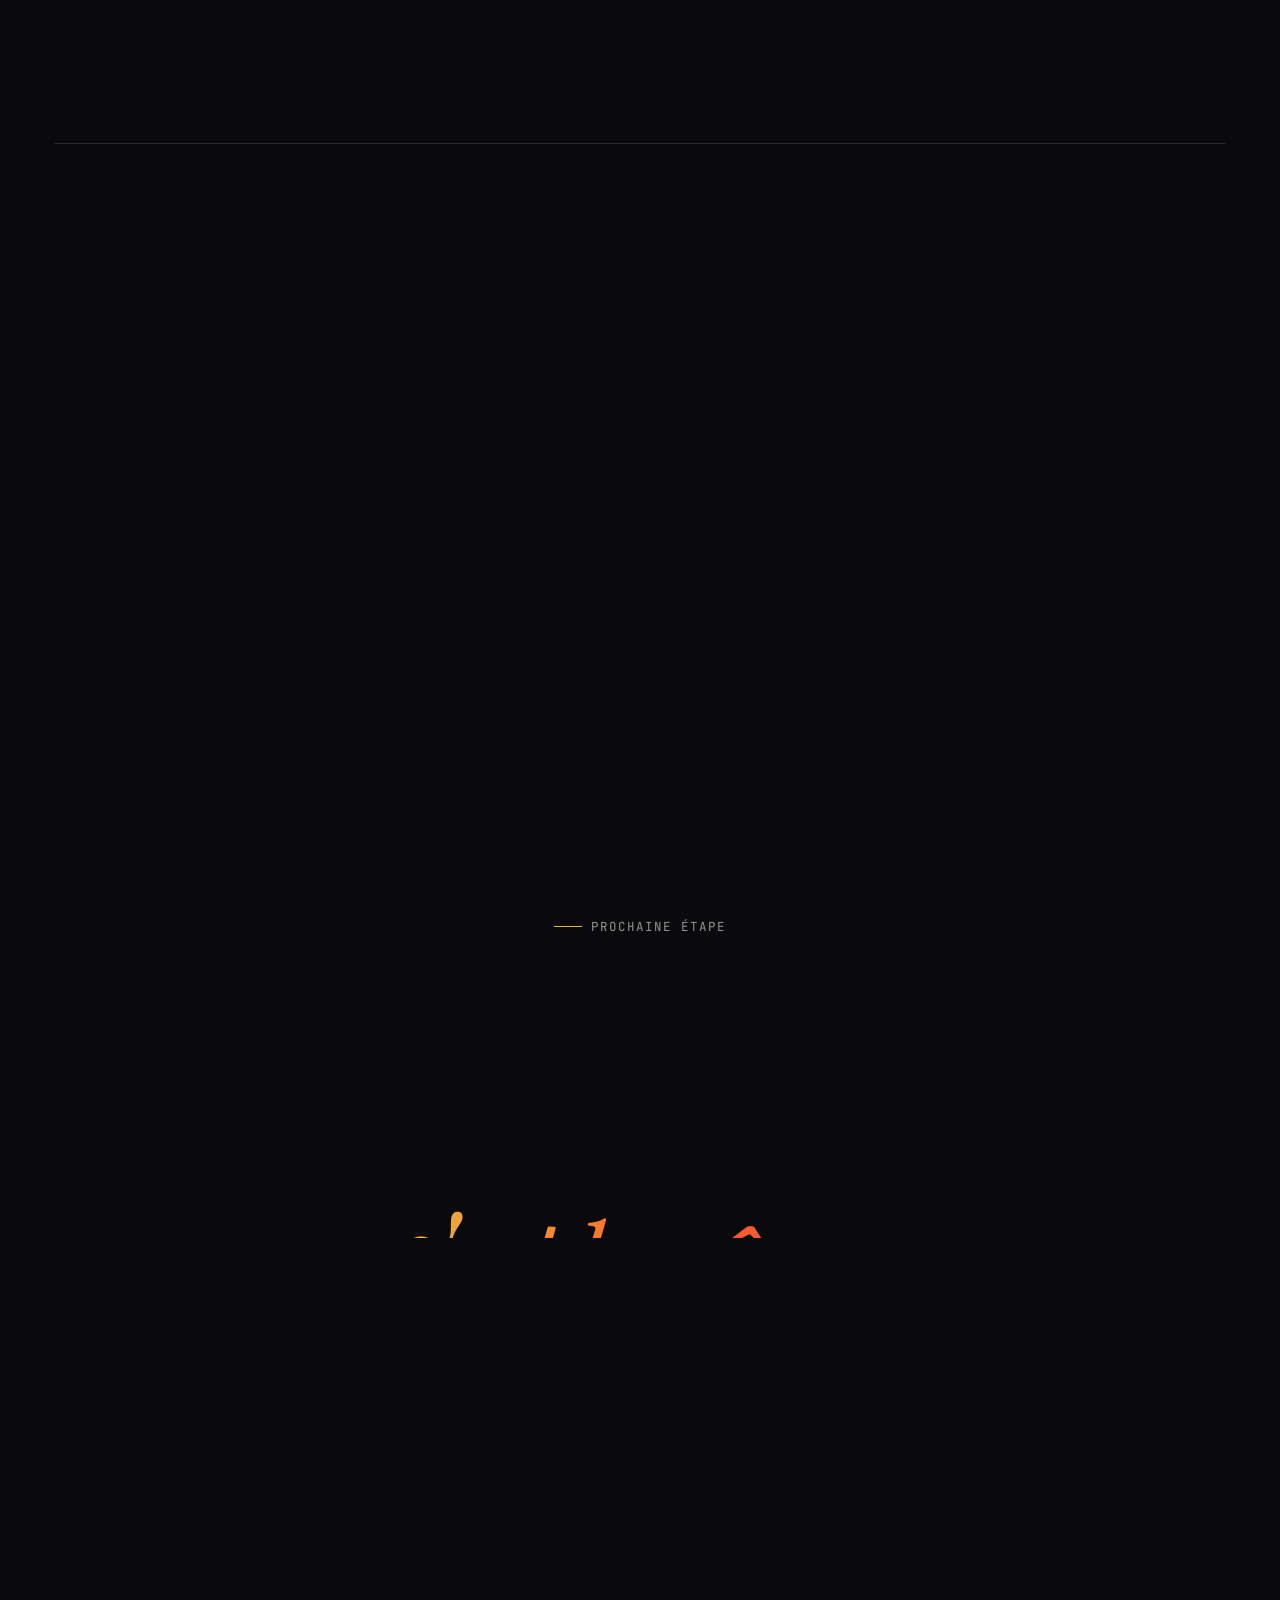
==== commit bf2952cb: "Identité Bornz Studio : logo, favicon, image de partage Le portfolio s'appelle désormais Bornz Studi" ====
--- a/public/index.html
+++ b/public/index.html
@@ -3,17 +3,24 @@
 <head>
 <meta charset="utf-8">
 <meta name="viewport" content="width=device-width, initial-scale=1, viewport-fit=cover">
-<title>Youcef — Développeur web · Des sites qui vendent</title>
+<title>Bornz Studio — Création de sites web · Des sites qui vendent</title>
 <meta name="description" content="Développeur web. Sites e-commerce, plateformes SaaS, intégration IA et sites trilingues FR · AR · EN, pensés pour convertir. Projets en ligne et démos à découvrir.">
 <meta name="theme-color" content="#0a0a0d">
 <meta property="og:type" content="website">
 <meta property="og:url" content="https://bornzstudio.com/">
 <link rel="canonical" href="https://bornzstudio.com/">
-<meta property="og:title" content="Youcef — Des sites qui vendent">
+<meta property="og:title" content="Bornz Studio — Des sites qui vendent">
+<meta property="og:site_name" content="Bornz Studio">
 <meta property="og:description" content="E-commerce COD, plateformes SaaS, IA intégrée, sites trilingues. Quatre plateformes en ligne, pensées pour convertir.">
 <meta property="og:locale" content="fr_FR">
+<meta property="og:image" content="https://bornzstudio.com/assets/img/og.png">
+<meta property="og:image:width" content="1200">
+<meta property="og:image:height" content="630">
+<meta property="og:image:alt" content="Bornz Studio — web design et développement">
 <meta name="twitter:card" content="summary_large_image">
+<meta name="twitter:image" content="https://bornzstudio.com/assets/img/og.png">
 <link rel="icon" href="assets/img/favicon.svg" type="image/svg+xml">
+<link rel="apple-touch-icon" href="assets/img/apple-touch-icon.png">
 <link rel="preconnect" href="https://fonts.googleapis.com">
 <link rel="preconnect" href="https://fonts.gstatic.com" crossorigin>
 <link rel="stylesheet" href="https://fonts.googleapis.com/css2?family=Alexandria:wght@300..800&family=Bricolage+Grotesque:opsz,wdth,wght@12..96,75..100,300..800&family=Instrument+Serif:ital@0;1&family=JetBrains+Mono:wght@400;500&display=swap">
@@ -25,7 +32,7 @@
 <!-- ===================================================== Preloader -->
 <div class="preloader" aria-hidden="true">
   <div class="pre-inner">
-    <p class="pre-name">youcef<span class="pre-dot">.</span></p>
+    <div class="pre-name"><svg class="bz bz-stack" viewBox="-12 -152 462 216" aria-hidden="true" focusable="false"><clipPath id="bz-yolk-pre"><path d="M126.2 -3Q132.6 -3 138.7 -9.2Q144.8 -15.4 149.8 -25.6Q154.8 -35.8 157.8 -48.3Q160.8 -60.8 160.8 -73.4Q160.8 -98.4 147.8 -98.4Q141.6 -98.4 135.4 -92.3Q129.2 -86.2 124.3 -76Q119.4 -65.8 116.4 -53.3Q113.4 -40.8 113.4 -28.2Q113.4 -3 126.2 -3Z"/></clipPath><g class="bz-word"><path d="M-4.4 0Q-7.2 0 -7.2 -2Q-7.2 -4.2 -3.2 -4.8L0.8 -5.4Q5.2 -6 6.8 -7.5Q8.4 -9 9.4 -13.2L36.6 -130.8Q37.6 -134.8 36.6 -136.3Q35.6 -137.8 31.6 -138.6L27.6 -139.4Q25 -140 25 -141.6Q25 -144 28.6 -144H66.8Q80.2 -144 88.6 -136.6Q97 -129.2 97 -117.4Q97 -106.2 89 -96.2Q81 -86.2 67.6 -81.6Q66.6 -81.4 66.6 -80.7Q66.6 -80 67.6 -79.6Q78 -75.8 83.4 -67.4Q88.8 -59 88.8 -47.8Q88.8 -34.6 81.8 -23.7Q74.8 -12.8 62.9 -6.4Q51 0 36.4 0ZM50.4 -82.2Q59.2 -82.2 66.5 -86.8Q73.8 -91.4 78.2 -99.3Q82.6 -107.2 82.6 -116.6Q82.6 -127.2 77.3 -133.1Q72 -139 62.6 -139Q52.2 -139 50.4 -131L41.8 -93.2Q40.4 -87.2 42.4 -84.7Q44.4 -82.2 50.4 -82.2ZM37 -5Q47.6 -5 56 -10.7Q64.4 -16.4 69.3 -26.4Q74.2 -36.4 74.2 -48.8Q74.2 -62.4 67.9 -69.8Q61.6 -77.2 50.2 -77.2Q37.8 -77.2 35.6 -66.6L24.6 -18.8Q21.4 -5 37 -5Z"/><path d="M126.6 1.8Q114.2 1.8 107 -8.5Q99.8 -18.8 99.8 -36.4Q99.8 -49.4 104 -61.4Q108.2 -73.4 115.1 -82.8Q122 -92.2 130.5 -97.7Q139 -103.2 147.6 -103.2Q160 -103.2 167.2 -93Q174.4 -82.8 174.4 -65Q174.4 -52 170.2 -40Q166 -28 159.1 -18.6Q152.2 -9.2 143.7 -3.7Q135.2 1.8 126.6 1.8ZM126.2 -3Q132.6 -3 138.7 -9.2Q144.8 -15.4 149.8 -25.6Q154.8 -35.8 157.8 -48.3Q160.8 -60.8 160.8 -73.4Q160.8 -98.4 147.8 -98.4Q141.6 -98.4 135.4 -92.3Q129.2 -86.2 124.3 -76Q119.4 -65.8 116.4 -53.3Q113.4 -40.8 113.4 -28.2Q113.4 -3 126.2 -3Z"/><path d="M191.4 0Q188.6 0 189.2 -2.6L208.2 -82.4Q209.2 -86.8 208.5 -89.3Q207.8 -91.8 204.8 -91.8Q201.2 -91.8 196.9 -86.5Q192.6 -81.2 187.2 -66.4Q186.4 -63.8 184.4 -63.8Q181.4 -63.8 182.8 -67.4Q187.2 -81.2 192.1 -89Q197 -96.8 202 -100Q207 -103.2 211.2 -103.2Q217.8 -103.2 220.6 -98.3Q223.4 -93.4 220.8 -82.2L218.6 -72.8Q218.4 -71.4 219.2 -71.2Q220 -71 220.6 -72.2Q228.2 -89.6 234.4 -96.4Q240.6 -103.2 248.6 -103.2Q254 -103.2 256.7 -100.3Q259.4 -97.4 259.4 -92.4Q259.4 -87.4 257 -84.4Q254.6 -81.4 250.8 -81.4Q247.6 -81.4 246.2 -83Q244.8 -84.6 244.1 -86.7Q243.4 -88.8 242.6 -90.4Q241.8 -92 240 -92Q237 -92 232.2 -84.4Q227.4 -76.8 221.9 -63.9Q216.4 -51 211.3 -35Q206.2 -19 202.4 -2.2Q201.8 0 199.6 0Z"/><path d="M262.8 -2.6 281.8 -82.4Q282.8 -86.8 282.1 -89.3Q281.4 -91.8 278.4 -91.8Q274.8 -91.8 270.5 -86.5Q266.2 -81.2 260.8 -66.4Q260 -63.8 258 -63.8Q255 -63.8 256.4 -67.4Q260.8 -81.2 265.7 -89Q270.6 -96.8 275.6 -100Q280.6 -103.2 284.8 -103.2Q291.4 -103.2 294.2 -98.3Q297 -93.4 294.4 -82.2L289.4 -60.6Q289.2 -59.2 290 -59Q290.8 -58.8 291.4 -60Q299.2 -76.2 306.4 -85.7Q313.6 -95.2 320 -99.2Q326.4 -103.2 331.6 -103.2Q339 -103.2 342.4 -97.2Q345.8 -91.2 342.4 -78.8L327.2 -20.8Q325.8 -15.2 327 -12.4Q328.2 -9.6 331.4 -9.6Q335.4 -9.6 339.3 -14.9Q343.2 -20.2 347.4 -35Q348 -37.2 350 -37.2Q351.6 -37.2 351.9 -36Q352.2 -34.8 351.8 -33.2Q348 -19.6 343.6 -11.9Q339.2 -4.2 334.7 -1.2Q330.2 1.8 325.6 1.8Q318.4 1.8 314.8 -4.2Q311.2 -10.2 314.4 -22.8L329.8 -80.8Q332 -88.6 330.5 -91.6Q329 -94.6 326.2 -94.6Q321.8 -94.6 316.2 -89.1Q310.6 -83.6 304.8 -74.1Q299 -64.6 293.4 -52.6Q287.8 -40.6 283.3 -27.6Q278.8 -14.6 276 -2.2Q275.4 0 273.2 0H265Q262.2 0 262.8 -2.6Z"/><path d="M356.4 1.8Q353.8 1.8 353.8 -1.2Q353.8 -5 357.1 -8.7Q360.4 -12.4 365.6 -15.4L414.6 -80.2Q415.6 -81.8 415.1 -82.3Q414.6 -82.8 413.2 -82.2Q410.8 -81.2 407.6 -81.2Q402.4 -81.2 397.7 -83.3Q393 -85.4 389 -87.4Q385 -89.4 381.2 -89.4Q375.4 -89.4 372.6 -83.9Q369.8 -78.4 369.8 -66.4Q369.8 -63.8 367.4 -63.8Q365 -63.8 365 -67.4Q365 -81.2 368.3 -89Q371.6 -96.8 376.6 -100Q381.6 -103.2 386.8 -103.2Q392.6 -103.2 396.4 -101Q400.2 -98.8 403.2 -95.9Q406.2 -93 409.6 -90.8Q413 -88.6 418.4 -88.6Q420.8 -88.6 421.6 -91Q423.8 -95.6 427.2 -99.4Q430.6 -103.2 433.6 -103.2Q436.8 -103.2 436.8 -100Q436.8 -97.2 434.7 -95Q432.6 -92.8 428.9 -89.6Q425.2 -86.4 420.6 -80.2L375.2 -19.8Q374.4 -18.8 375 -18.1Q375.6 -17.4 377 -18Q379.4 -19 382.4 -19Q386.8 -19 391.6 -17.3Q396.4 -15.6 401.1 -13.8Q405.8 -12 409.4 -12Q415.2 -12 418 -17.3Q420.8 -22.6 420.8 -34.6Q420.8 -37.2 423.2 -37.2Q425.6 -37.2 425.6 -33.6Q425.6 -20.2 422.3 -12.4Q419 -4.6 414 -1.4Q409 1.8 403.8 1.8Q398.4 1.8 394.4 -0.3Q390.4 -2.4 387.1 -5Q383.8 -7.6 380.8 -9.6Q377.8 -11.6 374.2 -11.6Q369.6 -11.6 367.8 -8.4Q365.8 -4.2 362.5 -1.2Q359.2 1.8 356.4 1.8Z"/></g><g clip-path="url(#bz-yolk-pre)"><rect class="bz-fill" x="110" y="-101" width="53" height="101"/></g><path class="bz-studio" transform="translate(281.4 50)" d="M9.09 0.3Q6.87 0.3 5.28 -0.43Q3.69 -1.17 2.82 -2.54Q1.95 -3.9 1.95 -5.79H5.16Q5.16 -4.29 6.21 -3.44Q7.26 -2.58 9.12 -2.58Q10.86 -2.58 11.85 -3.42Q12.84 -4.26 12.84 -5.73Q12.84 -6.96 12.16 -7.86Q11.49 -8.76 10.23 -9.09L7.47 -9.9Q5.07 -10.59 3.76 -12.25Q2.46 -13.92 2.46 -16.23Q2.46 -18.03 3.27 -19.38Q4.08 -20.73 5.58 -21.48Q7.08 -22.23 9.12 -22.23Q12.12 -22.23 13.93 -20.61Q15.75 -18.99 15.78 -16.26H12.54Q12.54 -17.7 11.62 -18.52Q10.71 -19.35 9.06 -19.35Q7.47 -19.35 6.57 -18.59Q5.67 -17.82 5.67 -16.44Q5.67 -15.21 6.34 -14.31Q7.02 -13.41 8.28 -13.05L11.07 -12.21Q13.47 -11.55 14.76 -9.87Q16.05 -8.19 16.05 -5.85Q16.05 -4.02 15.18 -2.62Q14.31 -1.23 12.75 -0.46Q11.19 0.3 9.09 0.3ZM35.38 0V-18.93H29.53V-21.93H44.47V-18.93H38.62V0ZM65 0.3Q61.85 0.3 60.14 -1.43Q58.43 -3.15 58.43 -6.12V-21.9H61.67V-6.12Q61.67 -4.47 62.49 -3.51Q63.32 -2.55 65 -2.55Q66.65 -2.55 67.49 -3.51Q68.33 -4.47 68.33 -6.12V-21.9H71.57V-6.12Q71.57 -3.15 69.86 -1.43Q68.15 0.3 65 0.3ZM86.49 0V-21.9H92.61Q94.77 -21.9 96.36 -21.07Q97.95 -20.25 98.84 -18.75Q99.72 -17.25 99.72 -15.21V-6.72Q99.72 -4.71 98.84 -3.18Q97.95 -1.65 96.36 -0.82Q94.77 0 92.61 0ZM89.73 -2.94H92.61Q94.41 -2.94 95.44 -3.95Q96.48 -4.95 96.48 -6.72V-15.21Q96.48 -16.95 95.44 -17.95Q94.41 -18.96 92.61 -18.96H89.73ZM114.94 0V-2.88H119.35V-19.02H114.94V-21.9H127.06V-19.02H122.65V-2.88H127.06V0ZM149 0.3Q146.96 0.3 145.47 -0.46Q143.99 -1.23 143.19 -2.68Q142.4 -4.14 142.4 -6.09V-15.81Q142.4 -17.79 143.19 -19.23Q143.99 -20.67 145.47 -21.43Q146.96 -22.2 149 -22.2Q151.04 -22.2 152.52 -21.43Q154.01 -20.67 154.8 -19.23Q155.6 -17.79 155.6 -15.84V-6.09Q155.6 -4.14 154.8 -2.68Q154.01 -1.23 152.52 -0.46Q151.04 0.3 149 0.3ZM149 -2.58Q150.65 -2.58 151.5 -3.5Q152.36 -4.41 152.36 -6.09V-15.81Q152.36 -17.52 151.5 -18.42Q150.65 -19.32 149 -19.32Q147.38 -19.32 146.51 -18.42Q145.64 -17.52 145.64 -15.81V-6.09Q145.64 -4.41 146.51 -3.5Q147.38 -2.58 149 -2.58Z"/></svg></div>
     <p class="pre-count"><span class="pre-num">0</span><span class="pre-pct">%</span></p>
   </div>
   <p class="pre-tag" data-i18n="pre.tag">Chargement de l'expérience</p>
@@ -40,7 +47,7 @@
 
 <!-- ===================================================== Navigation -->
 <header class="nav">
-  <a class="logo" href="#top" aria-label="Youcef, retour en haut">youcef<span>.</span></a>
+  <a class="logo" href="#top" aria-label="Bornz Studio, retour en haut"><svg class="bz bz-line" viewBox="-12 -152 757.12 160" aria-hidden="true" focusable="false"><clipPath id="bz-yolk-nav"><path d="M126.2 -3Q132.6 -3 138.7 -9.2Q144.8 -15.4 149.8 -25.6Q154.8 -35.8 157.8 -48.3Q160.8 -60.8 160.8 -73.4Q160.8 -98.4 147.8 -98.4Q141.6 -98.4 135.4 -92.3Q129.2 -86.2 124.3 -76Q119.4 -65.8 116.4 -53.3Q113.4 -40.8 113.4 -28.2Q113.4 -3 126.2 -3Z"/></clipPath><g class="bz-word"><path d="M-4.4 0Q-7.2 0 -7.2 -2Q-7.2 -4.2 -3.2 -4.8L0.8 -5.4Q5.2 -6 6.8 -7.5Q8.4 -9 9.4 -13.2L36.6 -130.8Q37.6 -134.8 36.6 -136.3Q35.6 -137.8 31.6 -138.6L27.6 -139.4Q25 -140 25 -141.6Q25 -144 28.6 -144H66.8Q80.2 -144 88.6 -136.6Q97 -129.2 97 -117.4Q97 -106.2 89 -96.2Q81 -86.2 67.6 -81.6Q66.6 -81.4 66.6 -80.7Q66.6 -80 67.6 -79.6Q78 -75.8 83.4 -67.4Q88.8 -59 88.8 -47.8Q88.8 -34.6 81.8 -23.7Q74.8 -12.8 62.9 -6.4Q51 0 36.4 0ZM50.4 -82.2Q59.2 -82.2 66.5 -86.8Q73.8 -91.4 78.2 -99.3Q82.6 -107.2 82.6 -116.6Q82.6 -127.2 77.3 -133.1Q72 -139 62.6 -139Q52.2 -139 50.4 -131L41.8 -93.2Q40.4 -87.2 42.4 -84.7Q44.4 -82.2 50.4 -82.2ZM37 -5Q47.6 -5 56 -10.7Q64.4 -16.4 69.3 -26.4Q74.2 -36.4 74.2 -48.8Q74.2 -62.4 67.9 -69.8Q61.6 -77.2 50.2 -77.2Q37.8 -77.2 35.6 -66.6L24.6 -18.8Q21.4 -5 37 -5Z"/><path d="M126.6 1.8Q114.2 1.8 107 -8.5Q99.8 -18.8 99.8 -36.4Q99.8 -49.4 104 -61.4Q108.2 -73.4 115.1 -82.8Q122 -92.2 130.5 -97.7Q139 -103.2 147.6 -103.2Q160 -103.2 167.2 -93Q174.4 -82.8 174.4 -65Q174.4 -52 170.2 -40Q166 -28 159.1 -18.6Q152.2 -9.2 143.7 -3.7Q135.2 1.8 126.6 1.8ZM126.2 -3Q132.6 -3 138.7 -9.2Q144.8 -15.4 149.8 -25.6Q154.8 -35.8 157.8 -48.3Q160.8 -60.8 160.8 -73.4Q160.8 -98.4 147.8 -98.4Q141.6 -98.4 135.4 -92.3Q129.2 -86.2 124.3 -76Q119.4 -65.8 116.4 -53.3Q113.4 -40.8 113.4 -28.2Q113.4 -3 126.2 -3Z"/><path d="M191.4 0Q188.6 0 189.2 -2.6L208.2 -82.4Q209.2 -86.8 208.5 -89.3Q207.8 -91.8 204.8 -91.8Q201.2 -91.8 196.9 -86.5Q192.6 -81.2 187.2 -66.4Q186.4 -63.8 184.4 -63.8Q181.4 -63.8 182.8 -67.4Q187.2 -81.2 192.1 -89Q197 -96.8 202 -100Q207 -103.2 211.2 -103.2Q217.8 -103.2 220.6 -98.3Q223.4 -93.4 220.8 -82.2L218.6 -72.8Q218.4 -71.4 219.2 -71.2Q220 -71 220.6 -72.2Q228.2 -89.6 234.4 -96.4Q240.6 -103.2 248.6 -103.2Q254 -103.2 256.7 -100.3Q259.4 -97.4 259.4 -92.4Q259.4 -87.4 257 -84.4Q254.6 -81.4 250.8 -81.4Q247.6 -81.4 246.2 -83Q244.8 -84.6 244.1 -86.7Q243.4 -88.8 242.6 -90.4Q241.8 -92 240 -92Q237 -92 232.2 -84.4Q227.4 -76.8 221.9 -63.9Q216.4 -51 211.3 -35Q206.2 -19 202.4 -2.2Q201.8 0 199.6 0Z"/><path d="M262.8 -2.6 281.8 -82.4Q282.8 -86.8 282.1 -89.3Q281.4 -91.8 278.4 -91.8Q274.8 -91.8 270.5 -86.5Q266.2 -81.2 260.8 -66.4Q260 -63.8 258 -63.8Q255 -63.8 256.4 -67.4Q260.8 -81.2 265.7 -89Q270.6 -96.8 275.6 -100Q280.6 -103.2 284.8 -103.2Q291.4 -103.2 294.2 -98.3Q297 -93.4 294.4 -82.2L289.4 -60.6Q289.2 -59.2 290 -59Q290.8 -58.8 291.4 -60Q299.2 -76.2 306.4 -85.7Q313.6 -95.2 320 -99.2Q326.4 -103.2 331.6 -103.2Q339 -103.2 342.4 -97.2Q345.8 -91.2 342.4 -78.8L327.2 -20.8Q325.8 -15.2 327 -12.4Q328.2 -9.6 331.4 -9.6Q335.4 -9.6 339.3 -14.9Q343.2 -20.2 347.4 -35Q348 -37.2 350 -37.2Q351.6 -37.2 351.9 -36Q352.2 -34.8 351.8 -33.2Q348 -19.6 343.6 -11.9Q339.2 -4.2 334.7 -1.2Q330.2 1.8 325.6 1.8Q318.4 1.8 314.8 -4.2Q311.2 -10.2 314.4 -22.8L329.8 -80.8Q332 -88.6 330.5 -91.6Q329 -94.6 326.2 -94.6Q321.8 -94.6 316.2 -89.1Q310.6 -83.6 304.8 -74.1Q299 -64.6 293.4 -52.6Q287.8 -40.6 283.3 -27.6Q278.8 -14.6 276 -2.2Q275.4 0 273.2 0H265Q262.2 0 262.8 -2.6Z"/><path d="M356.4 1.8Q353.8 1.8 353.8 -1.2Q353.8 -5 357.1 -8.7Q360.4 -12.4 365.6 -15.4L414.6 -80.2Q415.6 -81.8 415.1 -82.3Q414.6 -82.8 413.2 -82.2Q410.8 -81.2 407.6 -81.2Q402.4 -81.2 397.7 -83.3Q393 -85.4 389 -87.4Q385 -89.4 381.2 -89.4Q375.4 -89.4 372.6 -83.9Q369.8 -78.4 369.8 -66.4Q369.8 -63.8 367.4 -63.8Q365 -63.8 365 -67.4Q365 -81.2 368.3 -89Q371.6 -96.8 376.6 -100Q381.6 -103.2 386.8 -103.2Q392.6 -103.2 396.4 -101Q400.2 -98.8 403.2 -95.9Q406.2 -93 409.6 -90.8Q413 -88.6 418.4 -88.6Q420.8 -88.6 421.6 -91Q423.8 -95.6 427.2 -99.4Q430.6 -103.2 433.6 -103.2Q436.8 -103.2 436.8 -100Q436.8 -97.2 434.7 -95Q432.6 -92.8 428.9 -89.6Q425.2 -86.4 420.6 -80.2L375.2 -19.8Q374.4 -18.8 375 -18.1Q375.6 -17.4 377 -18Q379.4 -19 382.4 -19Q386.8 -19 391.6 -17.3Q396.4 -15.6 401.1 -13.8Q405.8 -12 409.4 -12Q415.2 -12 418 -17.3Q420.8 -22.6 420.8 -34.6Q420.8 -37.2 423.2 -37.2Q425.6 -37.2 425.6 -33.6Q425.6 -20.2 422.3 -12.4Q419 -4.6 414 -1.4Q409 1.8 403.8 1.8Q398.4 1.8 394.4 -0.3Q390.4 -2.4 387.1 -5Q383.8 -7.6 380.8 -9.6Q377.8 -11.6 374.2 -11.6Q369.6 -11.6 367.8 -8.4Q365.8 -4.2 362.5 -1.2Q359.2 1.8 356.4 1.8Z"/></g><g clip-path="url(#bz-yolk-nav)"><rect class="bz-fill" x="110" y="-101" width="53" height="101"/></g><path class="bz-studio" transform="translate(471 0)" d="M16.97 0.56Q12.82 0.56 9.86 -0.81Q6.89 -2.18 5.26 -4.73Q3.64 -7.28 3.64 -10.81H9.63Q9.63 -8.01 11.59 -6.41Q13.55 -4.82 17.02 -4.82Q20.27 -4.82 22.12 -6.38Q23.97 -7.95 23.97 -10.7Q23.97 -12.99 22.71 -14.67Q21.45 -16.35 19.1 -16.97L13.94 -18.48Q9.46 -19.77 7.03 -22.88Q4.59 -25.98 4.59 -30.3Q4.59 -33.66 6.1 -36.18Q7.62 -38.7 10.42 -40.1Q13.22 -41.5 17.02 -41.5Q22.62 -41.5 26.01 -38.47Q29.4 -35.45 29.46 -30.35H23.41Q23.41 -33.04 21.7 -34.58Q19.99 -36.12 16.91 -36.12Q13.94 -36.12 12.26 -34.69Q10.58 -33.26 10.58 -30.69Q10.58 -28.39 11.84 -26.71Q13.1 -25.03 15.46 -24.36L20.66 -22.79Q25.14 -21.56 27.55 -18.42Q29.96 -15.29 29.96 -10.92Q29.96 -7.5 28.34 -4.9Q26.71 -2.3 23.8 -0.87Q20.89 0.56 16.97 0.56ZM60.38 0V-35.34H49.46V-40.94H77.34V-35.34H66.42V0ZM110 0.56Q104.12 0.56 100.93 -2.66Q97.74 -5.88 97.74 -11.42V-40.88H103.78V-11.42Q103.78 -8.34 105.32 -6.55Q106.86 -4.76 110 -4.76Q113.08 -4.76 114.65 -6.55Q116.22 -8.34 116.22 -11.42V-40.88H122.26V-11.42Q122.26 -5.88 119.07 -2.66Q115.88 0.56 110 0.56ZM144.45 0V-40.88H155.87Q159.9 -40.88 162.87 -39.34Q165.84 -37.8 167.49 -35Q169.14 -32.2 169.14 -28.39V-12.54Q169.14 -8.79 167.49 -5.94Q165.84 -3.08 162.87 -1.54Q159.9 0 155.87 0ZM150.5 -5.49H155.87Q159.23 -5.49 161.16 -7.36Q163.1 -9.24 163.1 -12.54V-28.39Q163.1 -31.64 161.16 -33.52Q159.23 -35.39 155.87 -35.39H150.5ZM191.89 0V-5.38H200.12V-35.5H191.89V-40.88H214.51V-35.5H206.28V-5.38H214.51V0ZM249.8 0.56Q245.99 0.56 243.22 -0.87Q240.45 -2.3 238.96 -5.01Q237.48 -7.73 237.48 -11.37V-29.51Q237.48 -33.21 238.96 -35.9Q240.45 -38.58 243.22 -40.01Q245.99 -41.44 249.8 -41.44Q253.61 -41.44 256.38 -40.01Q259.15 -38.58 260.64 -35.9Q262.12 -33.21 262.12 -29.57V-11.37Q262.12 -7.73 260.64 -5.01Q259.15 -2.3 256.38 -0.87Q253.61 0.56 249.8 0.56ZM249.8 -4.82Q252.88 -4.82 254.48 -6.52Q256.07 -8.23 256.07 -11.37V-29.51Q256.07 -32.7 254.48 -34.38Q252.88 -36.06 249.8 -36.06Q246.78 -36.06 245.15 -34.38Q243.53 -32.7 243.53 -29.51V-11.37Q243.53 -8.23 245.15 -6.52Q246.78 -4.82 249.8 -4.82Z"/></svg></a>
   <nav class="nav-links" aria-label="Navigation principale">
     <a href="#projets" data-i18n="nav.work">Projets</a>
     <a href="#services" data-i18n="nav.services">Services</a>
@@ -576,9 +583,9 @@
       <p data-i18n="foot.remote">Projets partout dans le monde, en français, en arabe ou en anglais.</p>
     </div>
   </div>
-  <p class="f-word" aria-hidden="true">youcef<span>.</span></p>
+  <div class="f-logo"><svg class="bz bz-stack" viewBox="-12 -152 462 216" aria-hidden="true" focusable="false"><clipPath id="bz-yolk-foot"><path d="M126.2 -3Q132.6 -3 138.7 -9.2Q144.8 -15.4 149.8 -25.6Q154.8 -35.8 157.8 -48.3Q160.8 -60.8 160.8 -73.4Q160.8 -98.4 147.8 -98.4Q141.6 -98.4 135.4 -92.3Q129.2 -86.2 124.3 -76Q119.4 -65.8 116.4 -53.3Q113.4 -40.8 113.4 -28.2Q113.4 -3 126.2 -3Z"/></clipPath><g class="bz-word"><path d="M-4.4 0Q-7.2 0 -7.2 -2Q-7.2 -4.2 -3.2 -4.8L0.8 -5.4Q5.2 -6 6.8 -7.5Q8.4 -9 9.4 -13.2L36.6 -130.8Q37.6 -134.8 36.6 -136.3Q35.6 -137.8 31.6 -138.6L27.6 -139.4Q25 -140 25 -141.6Q25 -144 28.6 -144H66.8Q80.2 -144 88.6 -136.6Q97 -129.2 97 -117.4Q97 -106.2 89 -96.2Q81 -86.2 67.6 -81.6Q66.6 -81.4 66.6 -80.7Q66.6 -80 67.6 -79.6Q78 -75.8 83.4 -67.4Q88.8 -59 88.8 -47.8Q88.8 -34.6 81.8 -23.7Q74.8 -12.8 62.9 -6.4Q51 0 36.4 0ZM50.4 -82.2Q59.2 -82.2 66.5 -86.8Q73.8 -91.4 78.2 -99.3Q82.6 -107.2 82.6 -116.6Q82.6 -127.2 77.3 -133.1Q72 -139 62.6 -139Q52.2 -139 50.4 -131L41.8 -93.2Q40.4 -87.2 42.4 -84.7Q44.4 -82.2 50.4 -82.2ZM37 -5Q47.6 -5 56 -10.7Q64.4 -16.4 69.3 -26.4Q74.2 -36.4 74.2 -48.8Q74.2 -62.4 67.9 -69.8Q61.6 -77.2 50.2 -77.2Q37.8 -77.2 35.6 -66.6L24.6 -18.8Q21.4 -5 37 -5Z"/><path d="M126.6 1.8Q114.2 1.8 107 -8.5Q99.8 -18.8 99.8 -36.4Q99.8 -49.4 104 -61.4Q108.2 -73.4 115.1 -82.8Q122 -92.2 130.5 -97.7Q139 -103.2 147.6 -103.2Q160 -103.2 167.2 -93Q174.4 -82.8 174.4 -65Q174.4 -52 170.2 -40Q166 -28 159.1 -18.6Q152.2 -9.2 143.7 -3.7Q135.2 1.8 126.6 1.8ZM126.2 -3Q132.6 -3 138.7 -9.2Q144.8 -15.4 149.8 -25.6Q154.8 -35.8 157.8 -48.3Q160.8 -60.8 160.8 -73.4Q160.8 -98.4 147.8 -98.4Q141.6 -98.4 135.4 -92.3Q129.2 -86.2 124.3 -76Q119.4 -65.8 116.4 -53.3Q113.4 -40.8 113.4 -28.2Q113.4 -3 126.2 -3Z"/><path d="M191.4 0Q188.6 0 189.2 -2.6L208.2 -82.4Q209.2 -86.8 208.5 -89.3Q207.8 -91.8 204.8 -91.8Q201.2 -91.8 196.9 -86.5Q192.6 -81.2 187.2 -66.4Q186.4 -63.8 184.4 -63.8Q181.4 -63.8 182.8 -67.4Q187.2 -81.2 192.1 -89Q197 -96.8 202 -100Q207 -103.2 211.2 -103.2Q217.8 -103.2 220.6 -98.3Q223.4 -93.4 220.8 -82.2L218.6 -72.8Q218.4 -71.4 219.2 -71.2Q220 -71 220.6 -72.2Q228.2 -89.6 234.4 -96.4Q240.6 -103.2 248.6 -103.2Q254 -103.2 256.7 -100.3Q259.4 -97.4 259.4 -92.4Q259.4 -87.4 257 -84.4Q254.6 -81.4 250.8 -81.4Q247.6 -81.4 246.2 -83Q244.8 -84.6 244.1 -86.7Q243.4 -88.8 242.6 -90.4Q241.8 -92 240 -92Q237 -92 232.2 -84.4Q227.4 -76.8 221.9 -63.9Q216.4 -51 211.3 -35Q206.2 -19 202.4 -2.2Q201.8 0 199.6 0Z"/><path d="M262.8 -2.6 281.8 -82.4Q282.8 -86.8 282.1 -89.3Q281.4 -91.8 278.4 -91.8Q274.8 -91.8 270.5 -86.5Q266.2 -81.2 260.8 -66.4Q260 -63.8 258 -63.8Q255 -63.8 256.4 -67.4Q260.8 -81.2 265.7 -89Q270.6 -96.8 275.6 -100Q280.6 -103.2 284.8 -103.2Q291.4 -103.2 294.2 -98.3Q297 -93.4 294.4 -82.2L289.4 -60.6Q289.2 -59.2 290 -59Q290.8 -58.8 291.4 -60Q299.2 -76.2 306.4 -85.7Q313.6 -95.2 320 -99.2Q326.4 -103.2 331.6 -103.2Q339 -103.2 342.4 -97.2Q345.8 -91.2 342.4 -78.8L327.2 -20.8Q325.8 -15.2 327 -12.4Q328.2 -9.6 331.4 -9.6Q335.4 -9.6 339.3 -14.9Q343.2 -20.2 347.4 -35Q348 -37.2 350 -37.2Q351.6 -37.2 351.9 -36Q352.2 -34.8 351.8 -33.2Q348 -19.6 343.6 -11.9Q339.2 -4.2 334.7 -1.2Q330.2 1.8 325.6 1.8Q318.4 1.8 314.8 -4.2Q311.2 -10.2 314.4 -22.8L329.8 -80.8Q332 -88.6 330.5 -91.6Q329 -94.6 326.2 -94.6Q321.8 -94.6 316.2 -89.1Q310.6 -83.6 304.8 -74.1Q299 -64.6 293.4 -52.6Q287.8 -40.6 283.3 -27.6Q278.8 -14.6 276 -2.2Q275.4 0 273.2 0H265Q262.2 0 262.8 -2.6Z"/><path d="M356.4 1.8Q353.8 1.8 353.8 -1.2Q353.8 -5 357.1 -8.7Q360.4 -12.4 365.6 -15.4L414.6 -80.2Q415.6 -81.8 415.1 -82.3Q414.6 -82.8 413.2 -82.2Q410.8 -81.2 407.6 -81.2Q402.4 -81.2 397.7 -83.3Q393 -85.4 389 -87.4Q385 -89.4 381.2 -89.4Q375.4 -89.4 372.6 -83.9Q369.8 -78.4 369.8 -66.4Q369.8 -63.8 367.4 -63.8Q365 -63.8 365 -67.4Q365 -81.2 368.3 -89Q371.6 -96.8 376.6 -100Q381.6 -103.2 386.8 -103.2Q392.6 -103.2 396.4 -101Q400.2 -98.8 403.2 -95.9Q406.2 -93 409.6 -90.8Q413 -88.6 418.4 -88.6Q420.8 -88.6 421.6 -91Q423.8 -95.6 427.2 -99.4Q430.6 -103.2 433.6 -103.2Q436.8 -103.2 436.8 -100Q436.8 -97.2 434.7 -95Q432.6 -92.8 428.9 -89.6Q425.2 -86.4 420.6 -80.2L375.2 -19.8Q374.4 -18.8 375 -18.1Q375.6 -17.4 377 -18Q379.4 -19 382.4 -19Q386.8 -19 391.6 -17.3Q396.4 -15.6 401.1 -13.8Q405.8 -12 409.4 -12Q415.2 -12 418 -17.3Q420.8 -22.6 420.8 -34.6Q420.8 -37.2 423.2 -37.2Q425.6 -37.2 425.6 -33.6Q425.6 -20.2 422.3 -12.4Q419 -4.6 414 -1.4Q409 1.8 403.8 1.8Q398.4 1.8 394.4 -0.3Q390.4 -2.4 387.1 -5Q383.8 -7.6 380.8 -9.6Q377.8 -11.6 374.2 -11.6Q369.6 -11.6 367.8 -8.4Q365.8 -4.2 362.5 -1.2Q359.2 1.8 356.4 1.8Z"/></g><g clip-path="url(#bz-yolk-foot)"><rect class="bz-fill" x="110" y="-101" width="53" height="101"/></g><path class="bz-studio" transform="translate(281.4 50)" d="M9.09 0.3Q6.87 0.3 5.28 -0.43Q3.69 -1.17 2.82 -2.54Q1.95 -3.9 1.95 -5.79H5.16Q5.16 -4.29 6.21 -3.44Q7.26 -2.58 9.12 -2.58Q10.86 -2.58 11.85 -3.42Q12.84 -4.26 12.84 -5.73Q12.84 -6.96 12.16 -7.86Q11.49 -8.76 10.23 -9.09L7.47 -9.9Q5.07 -10.59 3.76 -12.25Q2.46 -13.92 2.46 -16.23Q2.46 -18.03 3.27 -19.38Q4.08 -20.73 5.58 -21.48Q7.08 -22.23 9.12 -22.23Q12.12 -22.23 13.93 -20.61Q15.75 -18.99 15.78 -16.26H12.54Q12.54 -17.7 11.62 -18.52Q10.71 -19.35 9.06 -19.35Q7.47 -19.35 6.57 -18.59Q5.67 -17.82 5.67 -16.44Q5.67 -15.21 6.34 -14.31Q7.02 -13.41 8.28 -13.05L11.07 -12.21Q13.47 -11.55 14.76 -9.87Q16.05 -8.19 16.05 -5.85Q16.05 -4.02 15.18 -2.62Q14.31 -1.23 12.75 -0.46Q11.19 0.3 9.09 0.3ZM35.38 0V-18.93H29.53V-21.93H44.47V-18.93H38.62V0ZM65 0.3Q61.85 0.3 60.14 -1.43Q58.43 -3.15 58.43 -6.12V-21.9H61.67V-6.12Q61.67 -4.47 62.49 -3.51Q63.32 -2.55 65 -2.55Q66.65 -2.55 67.49 -3.51Q68.33 -4.47 68.33 -6.12V-21.9H71.57V-6.12Q71.57 -3.15 69.86 -1.43Q68.15 0.3 65 0.3ZM86.49 0V-21.9H92.61Q94.77 -21.9 96.36 -21.07Q97.95 -20.25 98.84 -18.75Q99.72 -17.25 99.72 -15.21V-6.72Q99.72 -4.71 98.84 -3.18Q97.95 -1.65 96.36 -0.82Q94.77 0 92.61 0ZM89.73 -2.94H92.61Q94.41 -2.94 95.44 -3.95Q96.48 -4.95 96.48 -6.72V-15.21Q96.48 -16.95 95.44 -17.95Q94.41 -18.96 92.61 -18.96H89.73ZM114.94 0V-2.88H119.35V-19.02H114.94V-21.9H127.06V-19.02H122.65V-2.88H127.06V0ZM149 0.3Q146.96 0.3 145.47 -0.46Q143.99 -1.23 143.19 -2.68Q142.4 -4.14 142.4 -6.09V-15.81Q142.4 -17.79 143.19 -19.23Q143.99 -20.67 145.47 -21.43Q146.96 -22.2 149 -22.2Q151.04 -22.2 152.52 -21.43Q154.01 -20.67 154.8 -19.23Q155.6 -17.79 155.6 -15.84V-6.09Q155.6 -4.14 154.8 -2.68Q154.01 -1.23 152.52 -0.46Q151.04 0.3 149 0.3ZM149 -2.58Q150.65 -2.58 151.5 -3.5Q152.36 -4.41 152.36 -6.09V-15.81Q152.36 -17.52 151.5 -18.42Q150.65 -19.32 149 -19.32Q147.38 -19.32 146.51 -18.42Q145.64 -17.52 145.64 -15.81V-6.09Q145.64 -4.41 146.51 -3.5Q147.38 -2.58 149 -2.58Z"/></svg></div>
   <div class="f-bottom">
-    <p>© <span class="year">2026</span> Youcef · <span data-i18n="foot.made">Conçu et codé à la main.</span></p>
+    <p>© <span class="year">2026</span> Bornz Studio · <span data-i18n="foot.made">Conçu et codé à la main.</span></p>
     <a href="#top" class="to-top" data-i18n="foot.top">Retour en haut ↑</a>
   </div>
 </footer>
--- a/public/assets/css/style.css
+++ b/public/assets/css/style.css
@@ -1,5 +1,5 @@
 /* ============================================================================
-   Youcef — portfolio.
+   Bornz Studio — portfolio.
 
    Principe : le site change de peau. Chaque projet repeint toute la page
    avec sa propre palette pendant le scroll (voir main.js, "Chameleon").
@@ -191,15 +191,7 @@
 }
 .js .preloader { display: flex; }
 .pre-inner { display: flex; flex: 1; align-items: flex-end; justify-content: space-between; gap: 24px; }
-.pre-name {
-  font-family: "Bricolage Grotesque", Arial, sans-serif;
-  font-size: clamp(3.4rem, 15vw, 13rem);
-  font-weight: 800;
-  font-stretch: 80%;
-  letter-spacing: -0.05em;
-  line-height: 0.85;
-}
-.pre-dot { color: #e8b84a; }
+.pre-name { width: clamp(220px, 56vw, 860px); color: #f2efe8; --accent: #e8b84a; }
 .pre-count {
   font-family: var(--f-mono);
   font-size: clamp(1rem, 2vw, 1.4rem);
@@ -318,15 +310,23 @@
 }
 .nav.is-hidden { transform: translateY(-105%); }
 
-.logo {
-  font-family: var(--f-display);
-  font-size: 1.5rem;
-  font-weight: 800;
-  font-stretch: 85%;
-  letter-spacing: -0.04em;
-}
-.logo span, .f-word span { color: var(--accent); transition: color 0.6s; }
-[dir="rtl"] .logo { font-family: "Bricolage Grotesque", Arial, sans-serif; }
+/* Logo Bornz Studio : le "o" se remplit de la couleur du projet en cours,
+   comme un jaune d'oeuf. Lettres Instrument Serif italique vectorisees. */
+.bz { display: block; width: 100%; height: auto; overflow: visible; }
+.bz-word { fill: currentColor; }
+.bz-fill { fill: var(--accent); transform-box: fill-box; transform-origin: 50% 100%; transition: fill 0.6s; }
+.bz-studio { fill: currentColor; opacity: 0.58; }
+
+.logo { display: block; flex-shrink: 0; color: var(--fg); }
+.logo .bz { width: auto; height: 36px; aspect-ratio: 757.12 / 160; }
+@media (hover: hover) {
+  .logo:hover .bz-fill { animation: bz-refill 0.9s var(--ease); }
+}
+@keyframes bz-refill {
+  0% { transform: scaleY(1); }
+  38% { transform: scaleY(0); }
+  100% { transform: scaleY(1); }
+}
 
 .nav-links { display: flex; gap: 34px; font-size: 0.95rem; }
 .nav-links a { position: relative; color: var(--muted); transition: color 0.3s; }
@@ -370,6 +370,7 @@
 @media (max-width: 520px) {
   :root { --nav-h: 64px; }
   .nav-right .btn { display: none; }
+  .logo .bz { height: 30px; }
 }
 
 /* ---------------------------------------------------------------- hero */
@@ -1523,18 +1524,11 @@
 .f-cols p { color: var(--muted); max-width: 22rem; }
 .f-t { margin-bottom: 8px; font-family: var(--f-mono); font-size: 0.75rem; letter-spacing: 0.16em; text-transform: uppercase; color: var(--fg) !important; }
 [dir="rtl"] .f-t { font-family: var(--f-body); letter-spacing: 0; font-size: 0.9rem; }
-.f-word {
+.f-logo {
+  width: min(100%, 1080px);
   margin: 0 auto;
-  max-width: var(--max);
-  font-family: "Bricolage Grotesque", Arial, sans-serif;
-  font-size: clamp(5rem, 23vw, 22rem);
-  font-weight: 800;
-  font-stretch: 75%;
-  letter-spacing: -0.06em;
-  line-height: 0.82;
-  padding-top: 40px;
-  direction: ltr;
-  text-align: center;
+  padding-top: 48px;
+  color: var(--fg);
 }
 .f-bottom {
   max-width: var(--max);
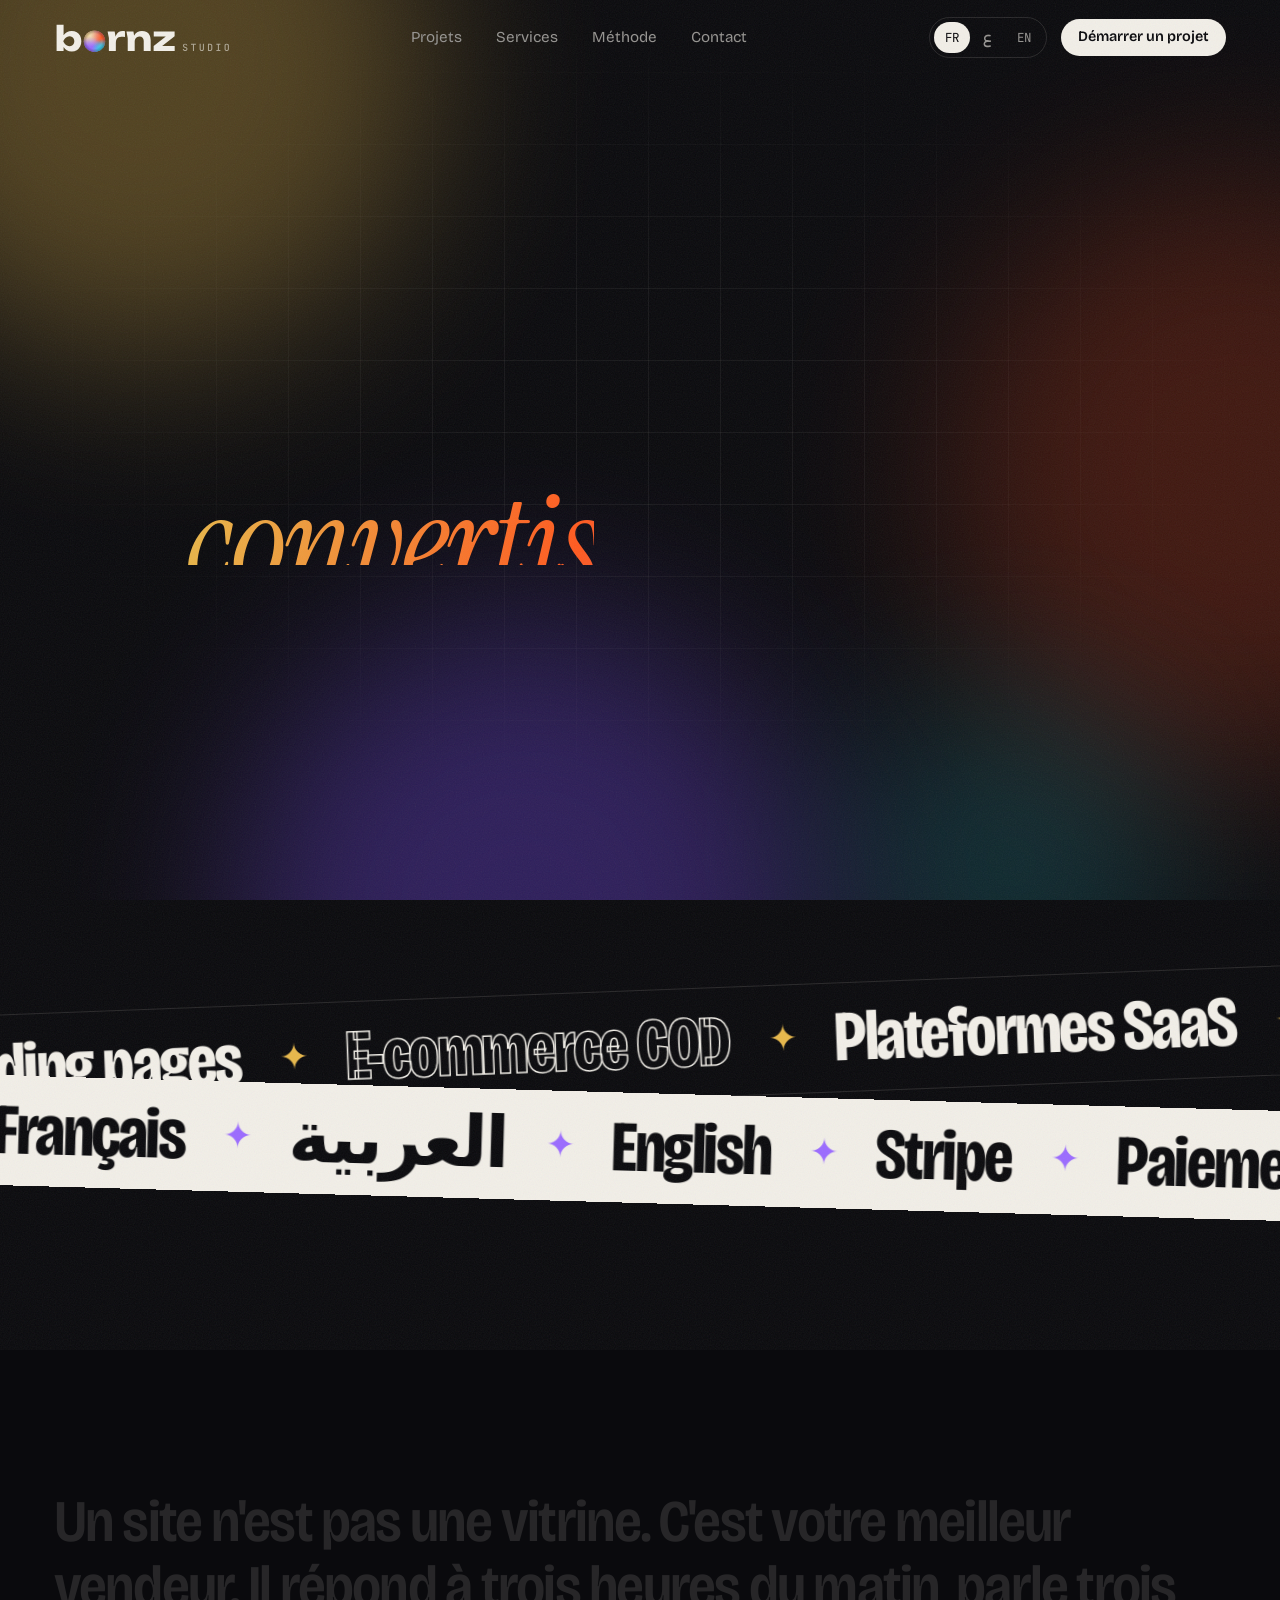
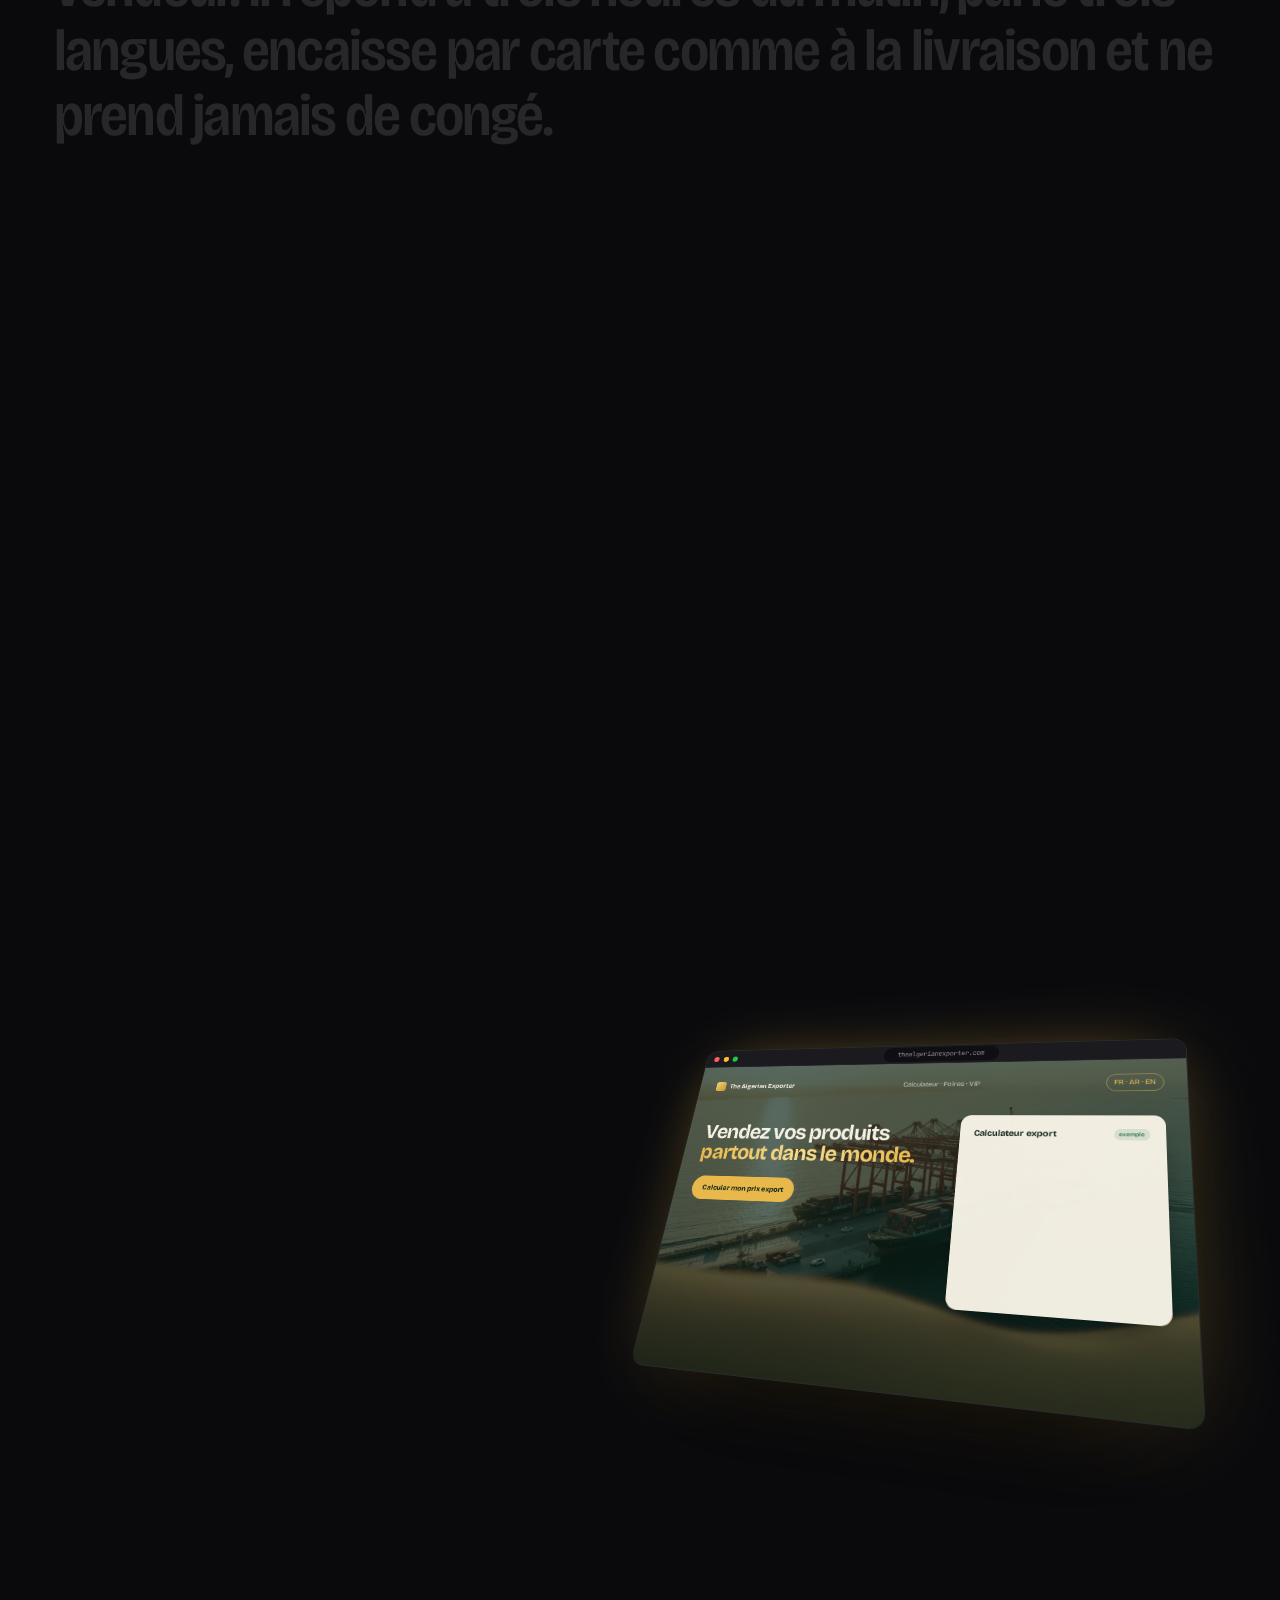
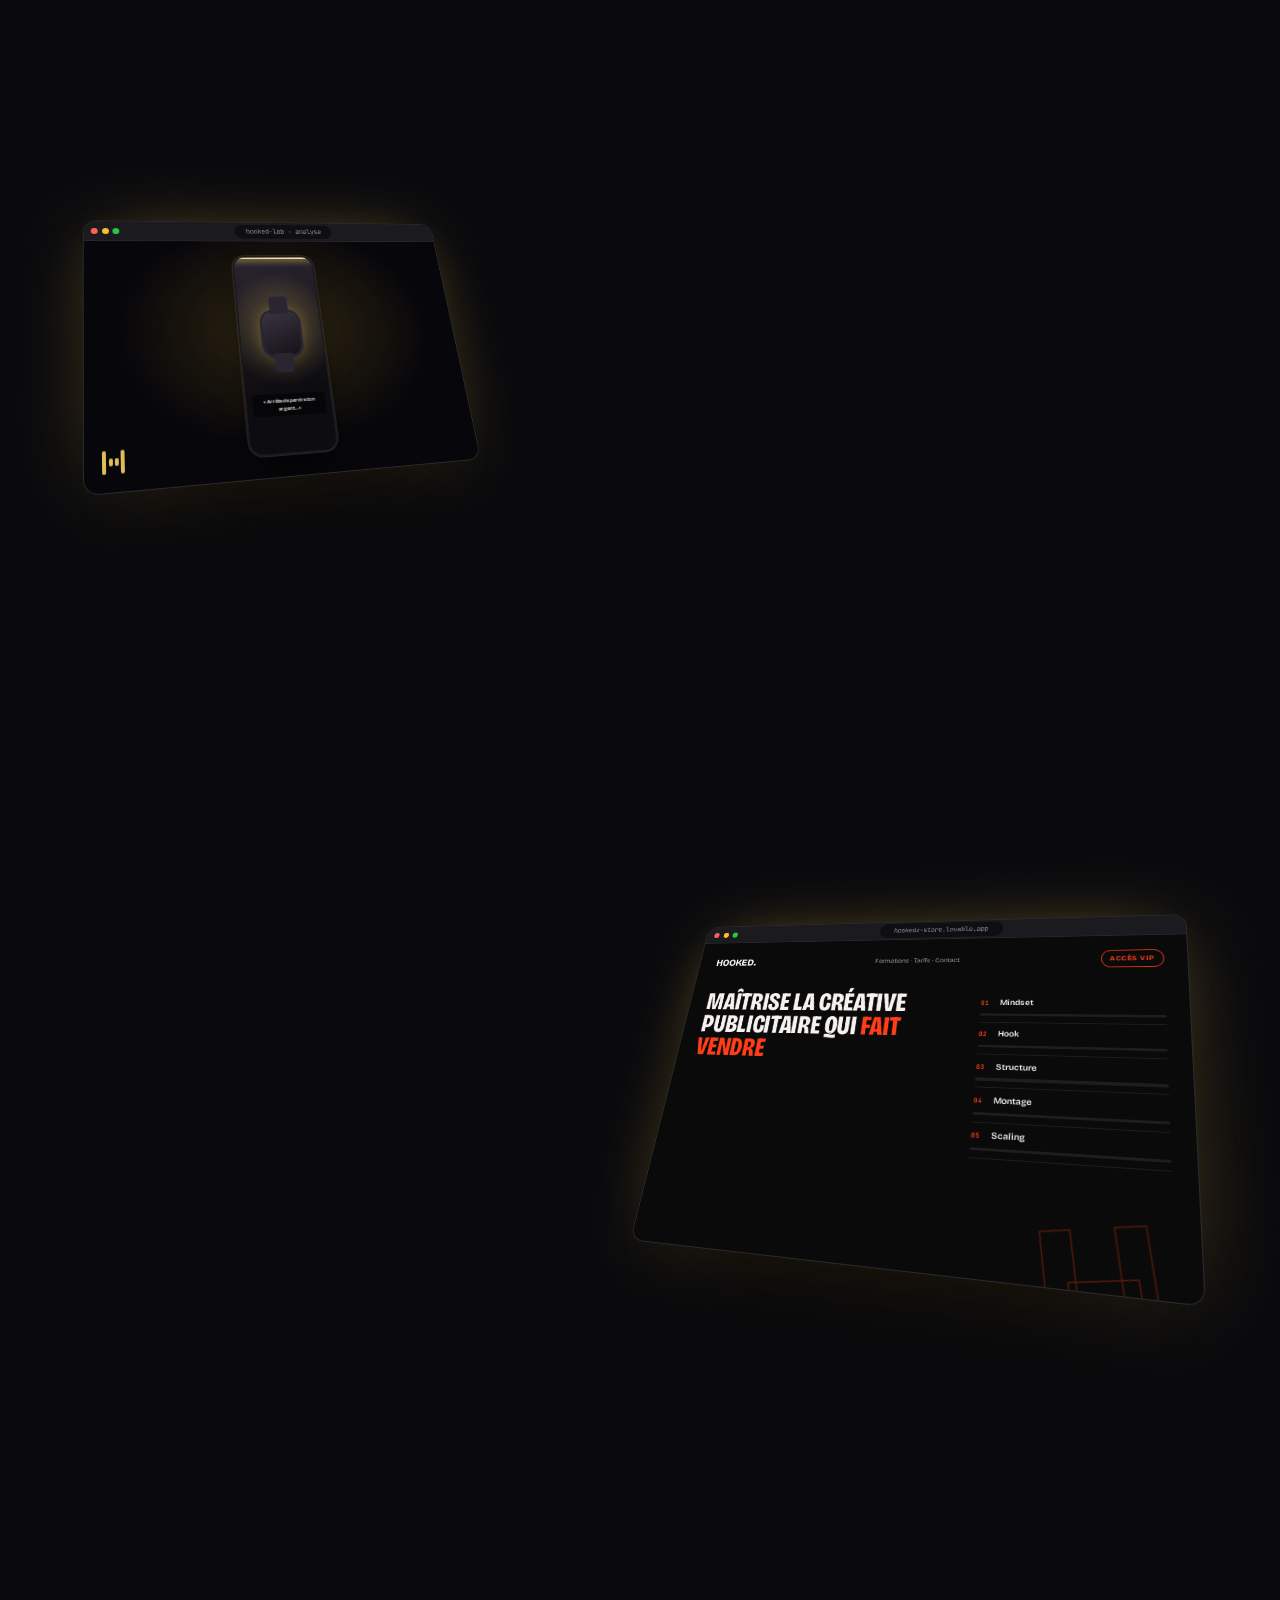
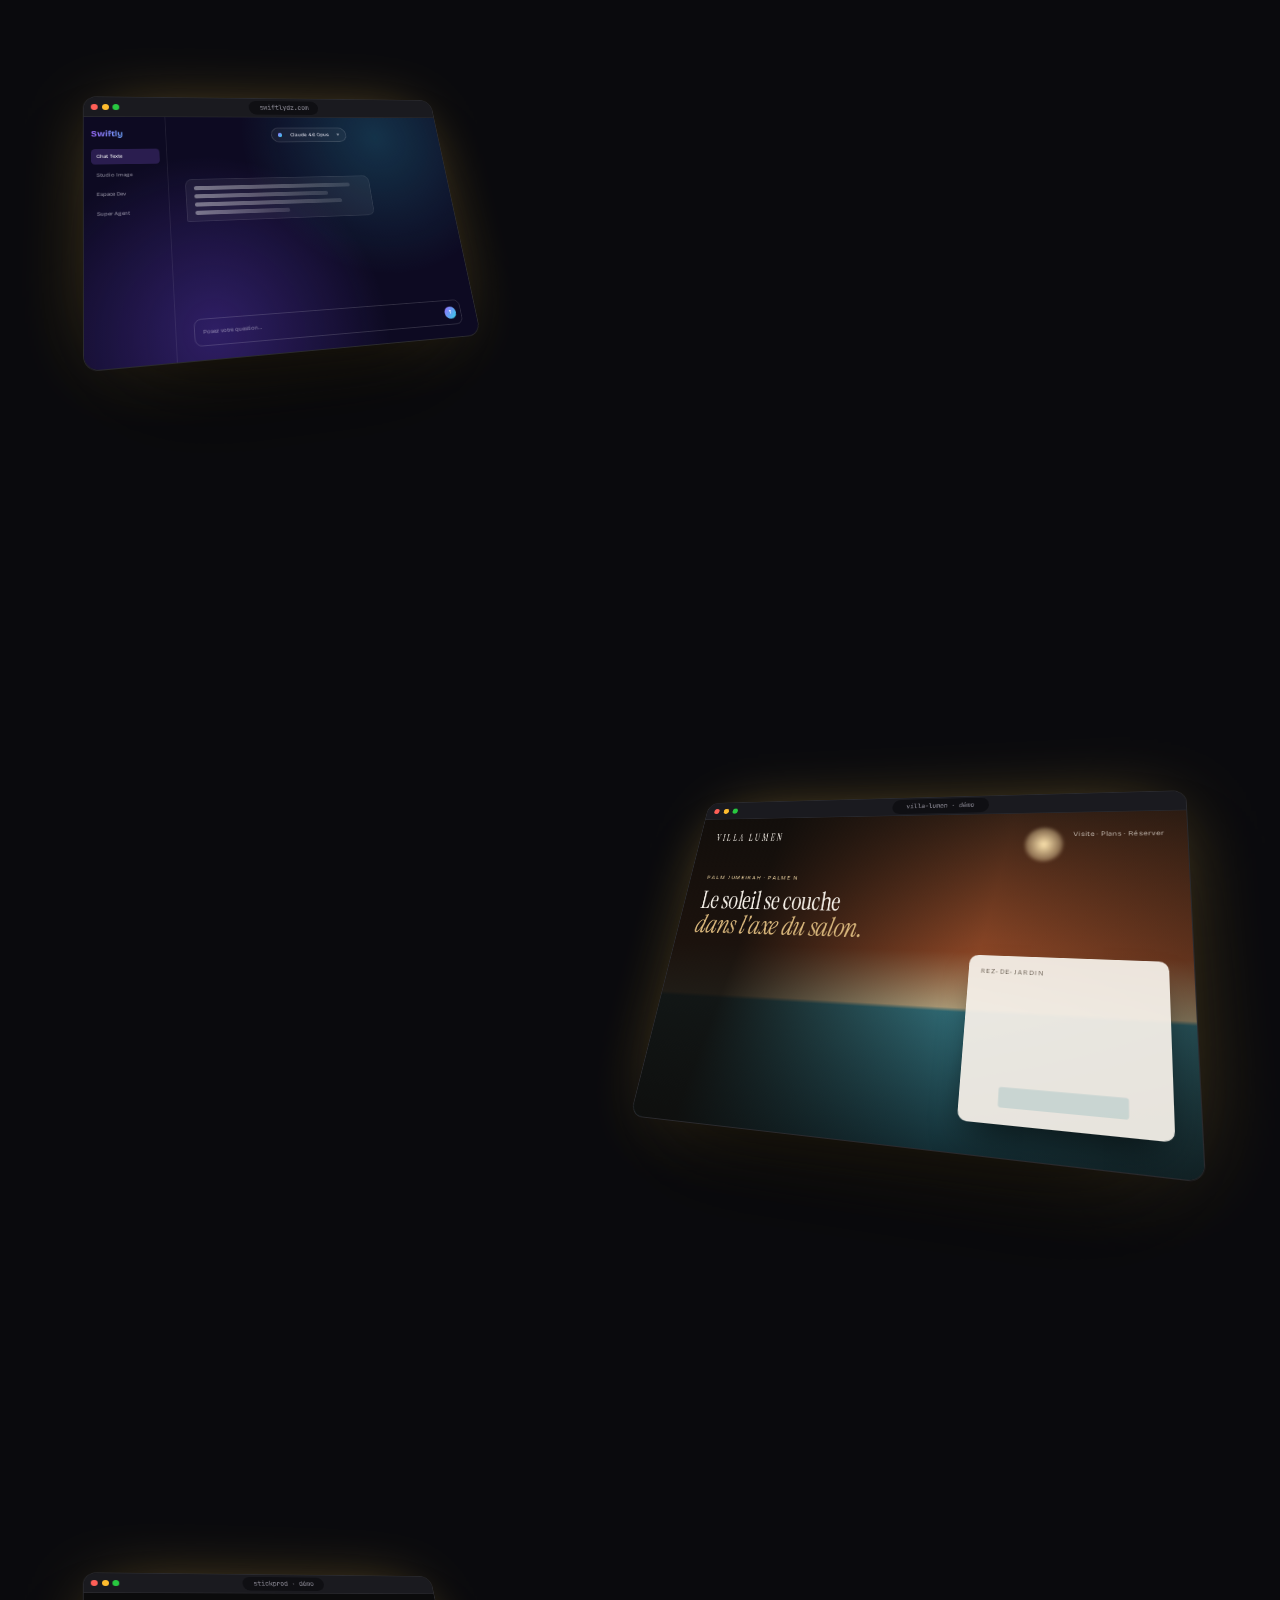
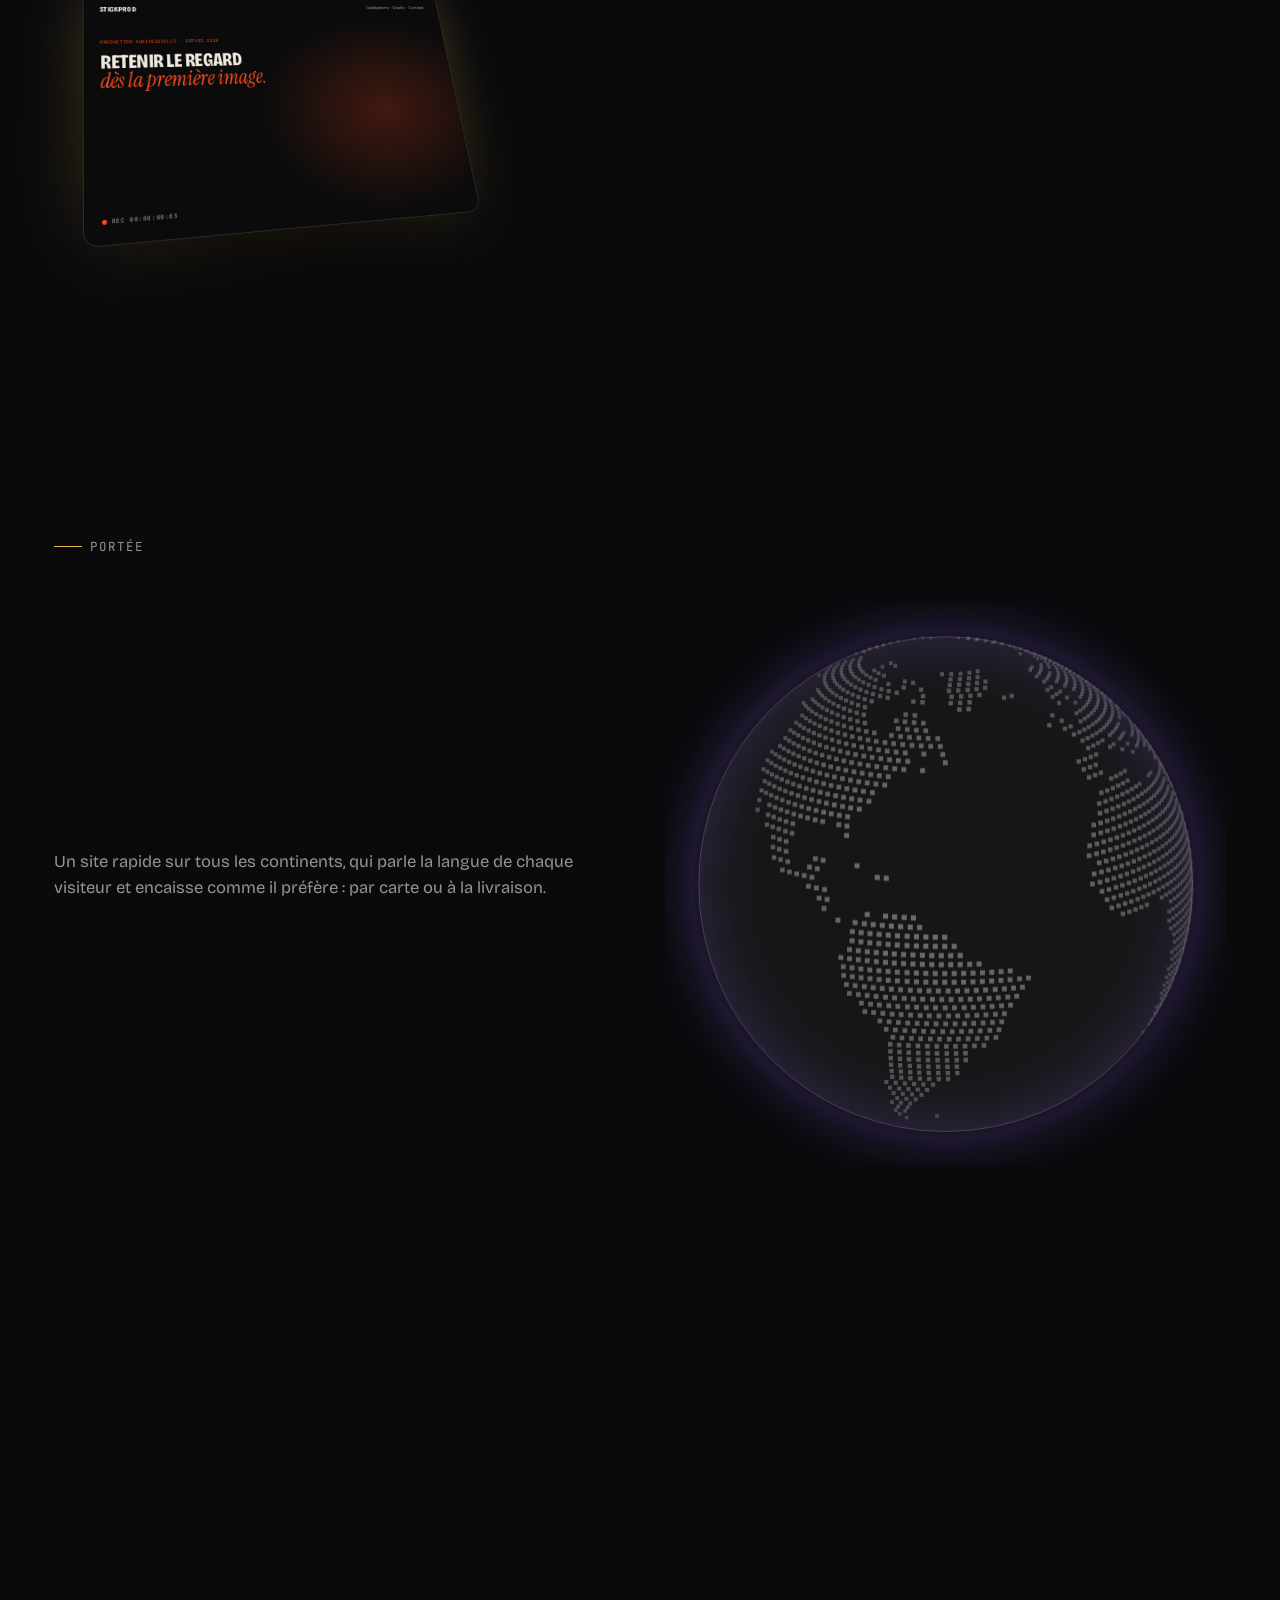
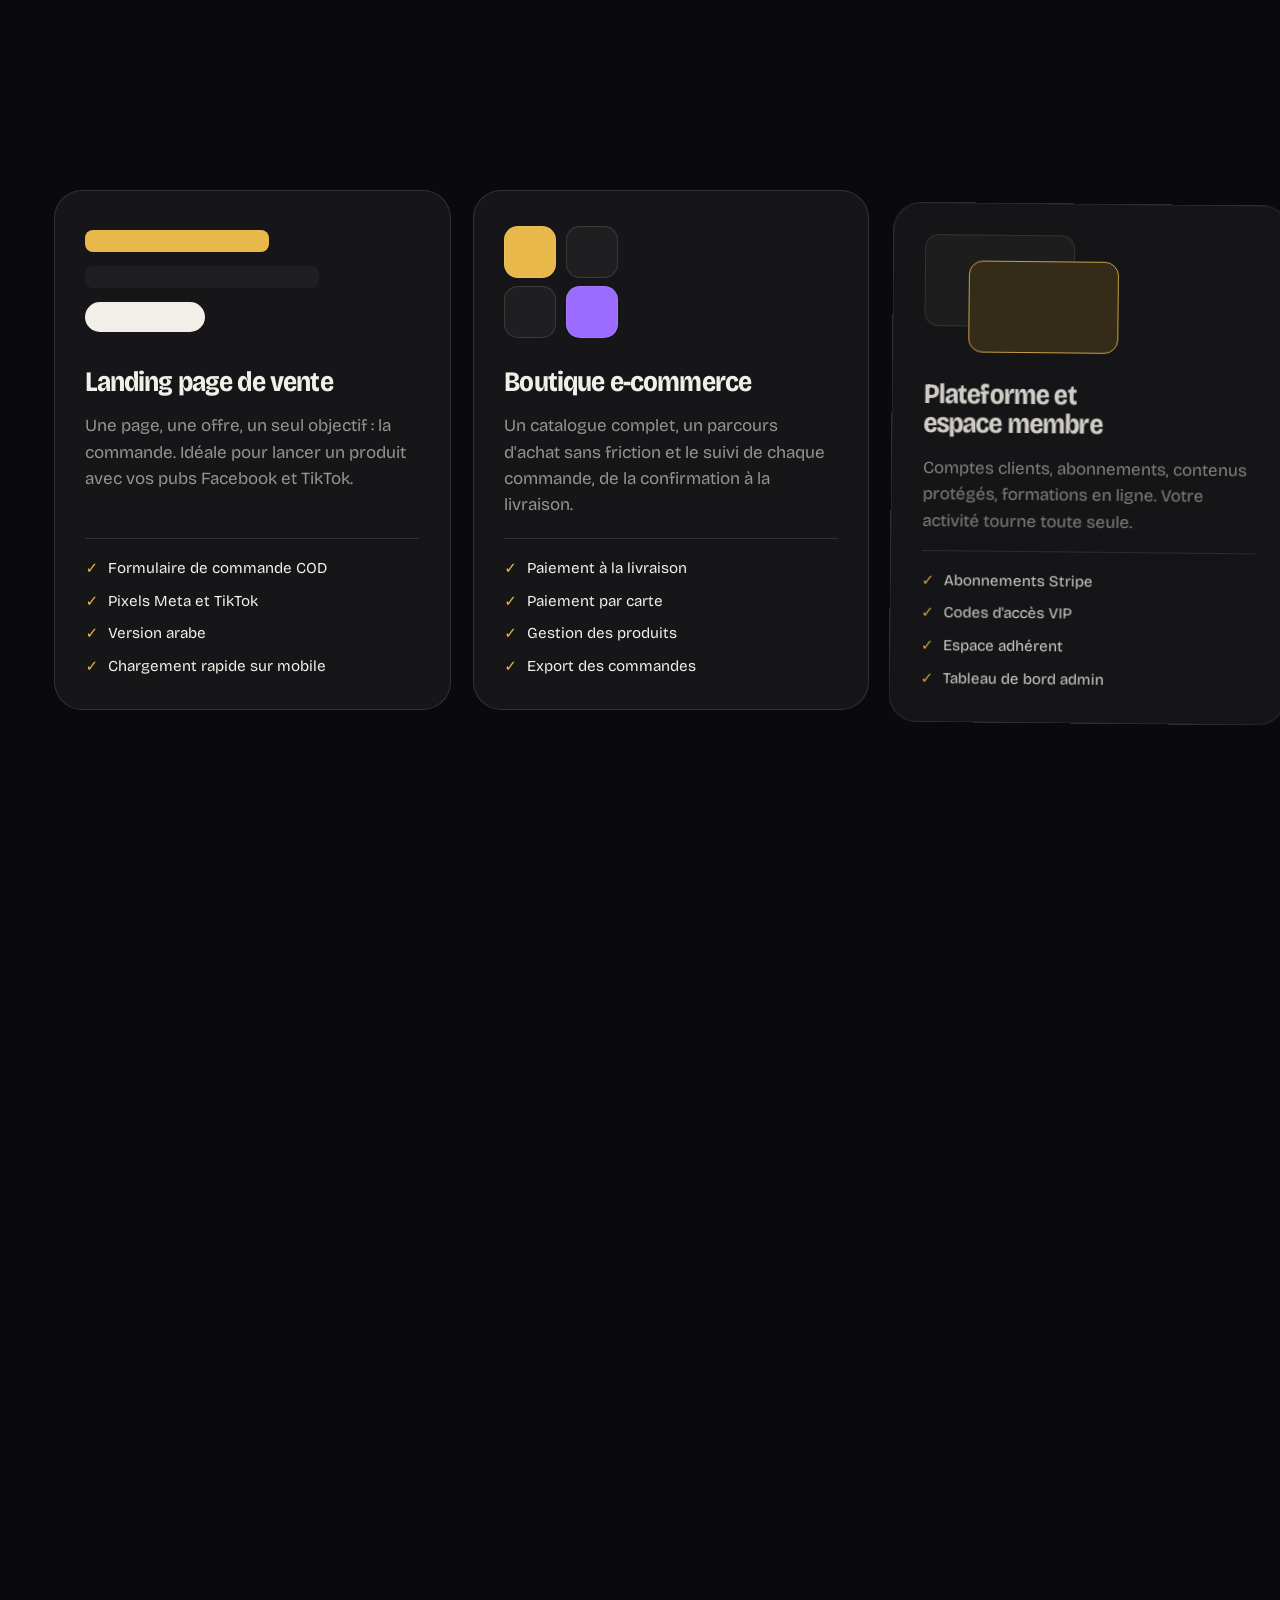
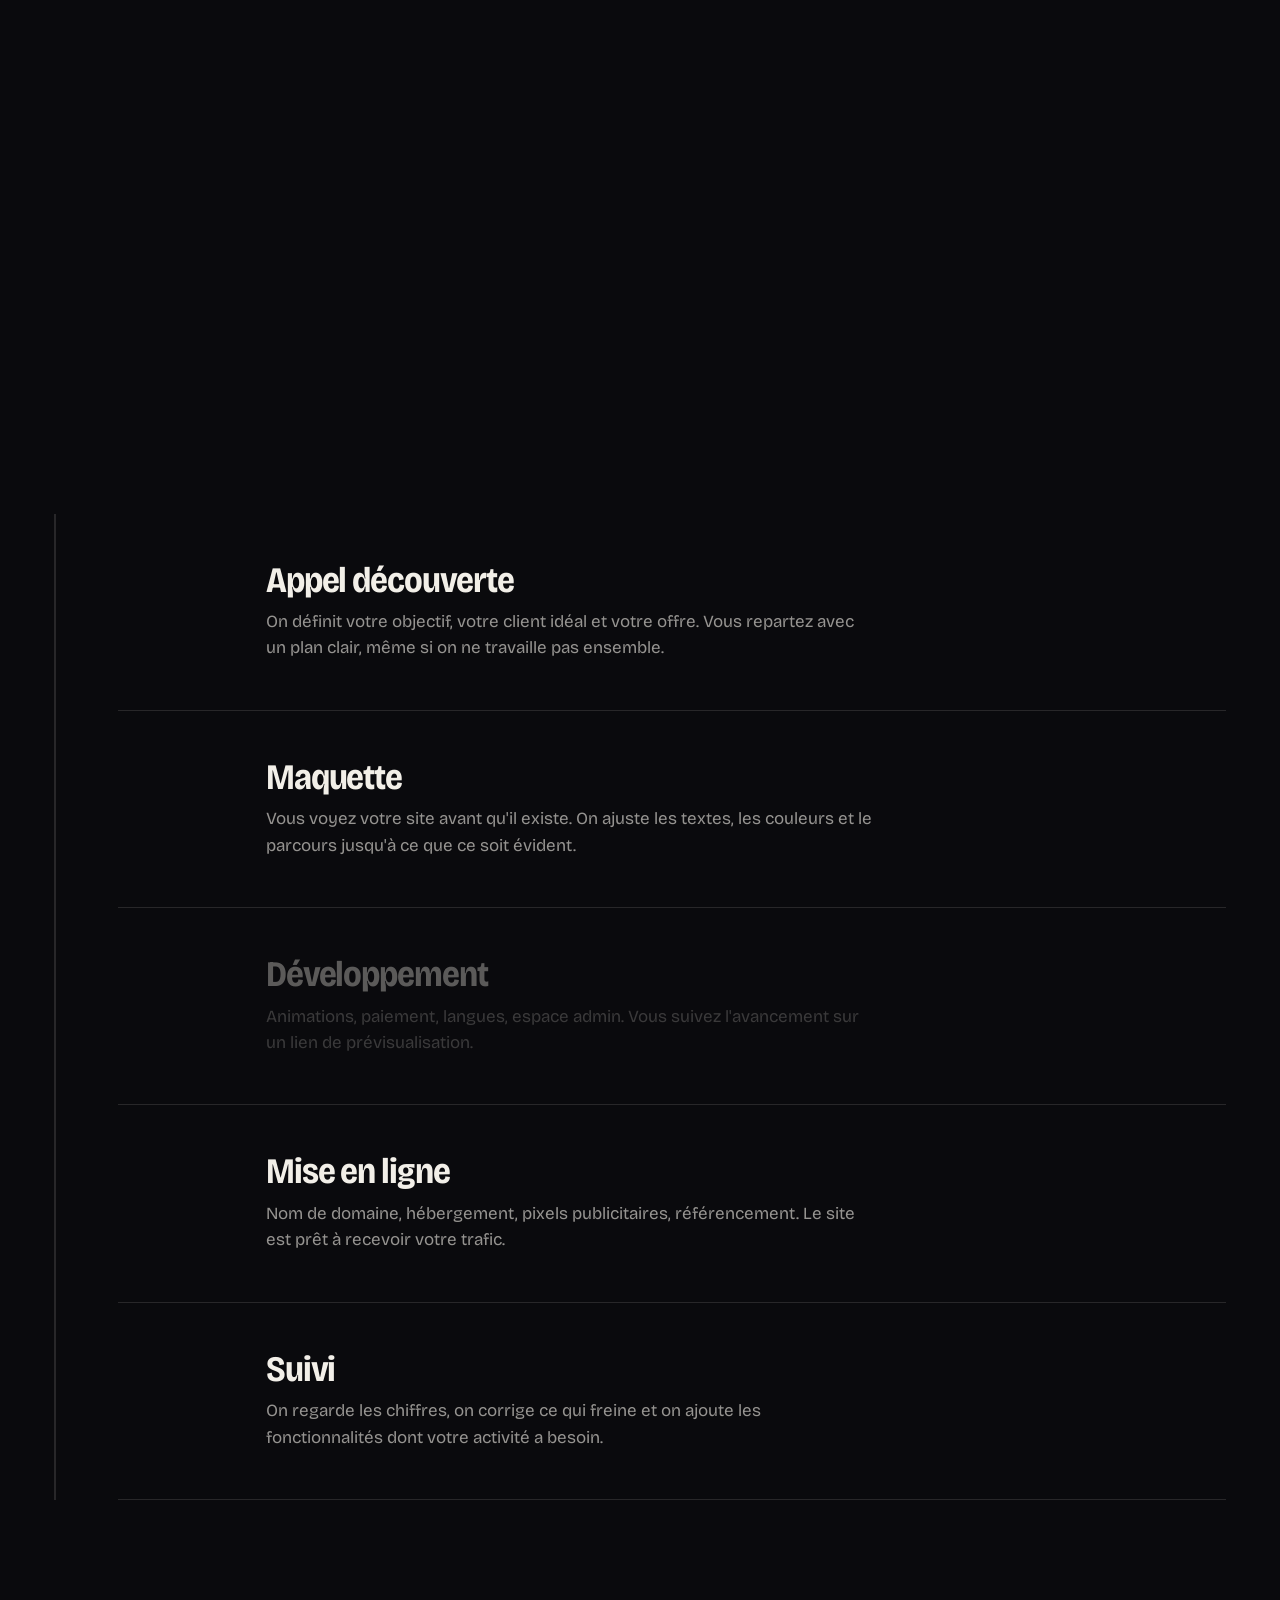
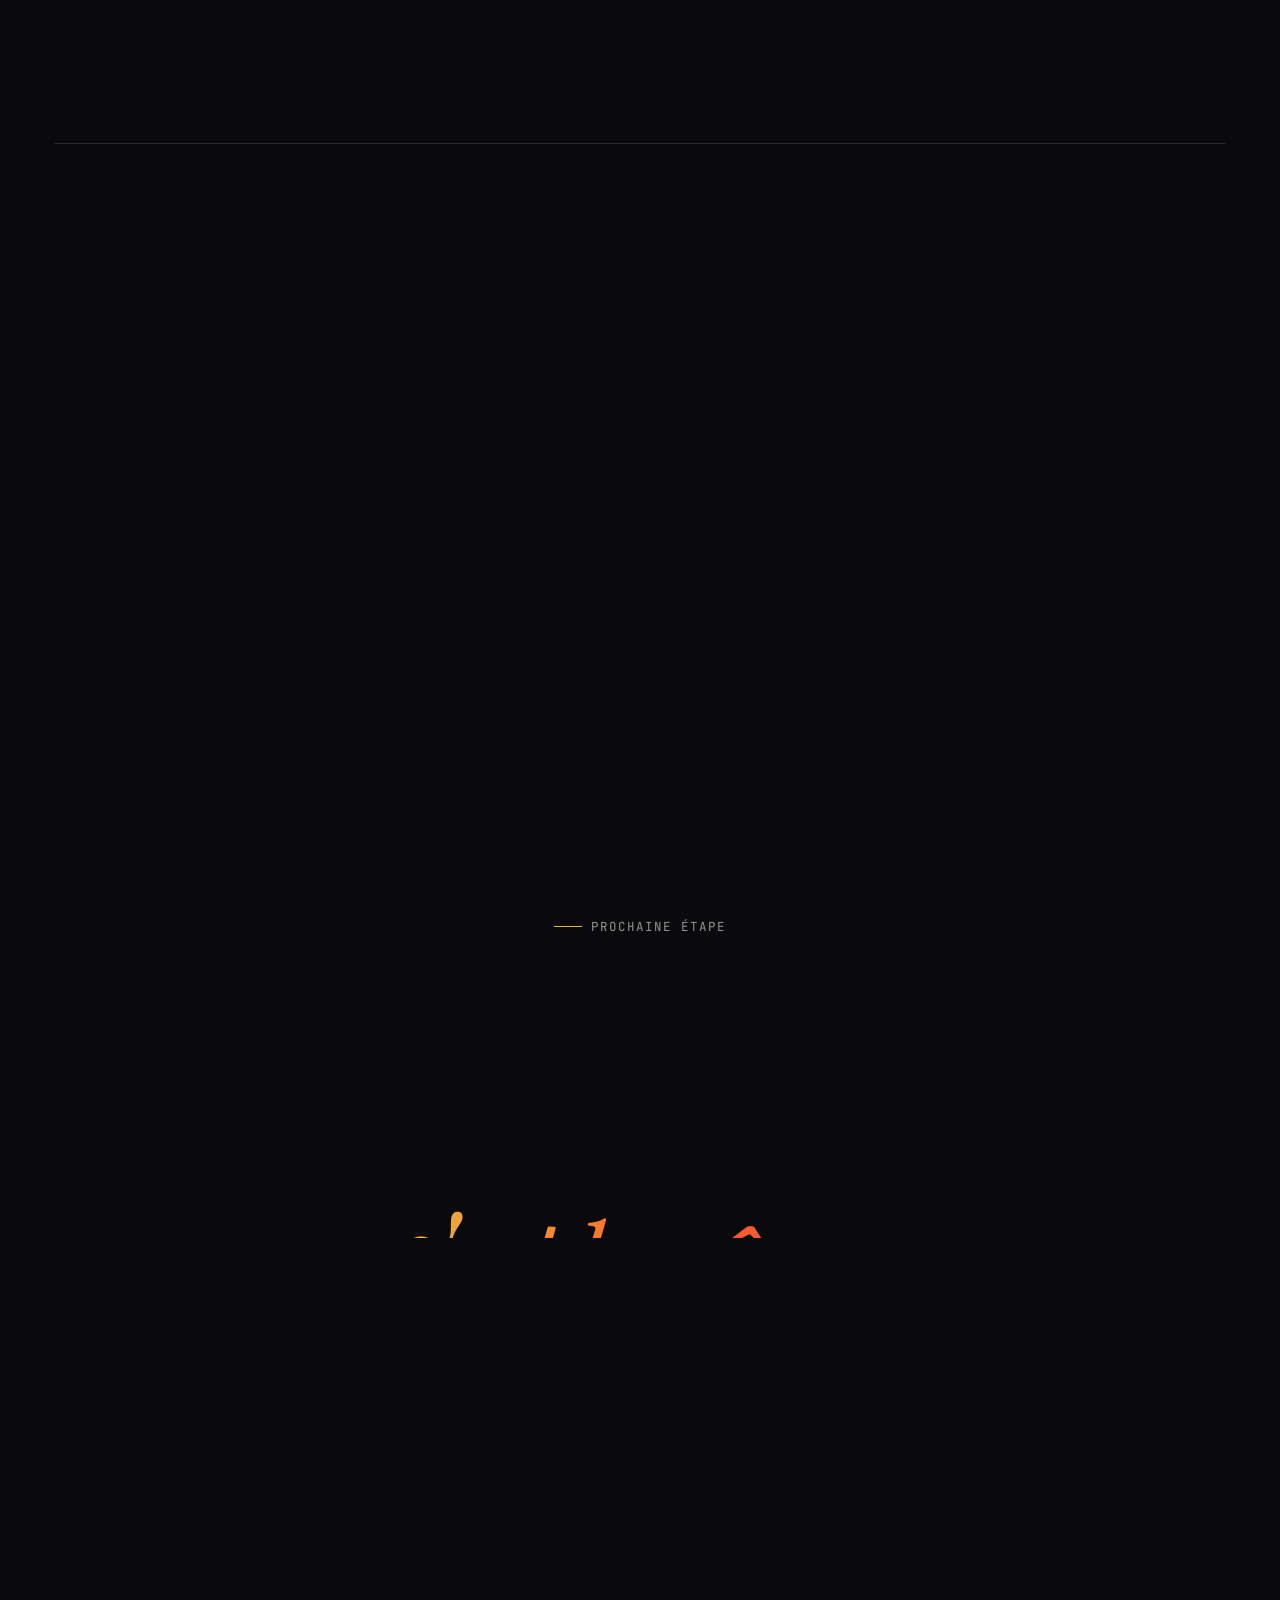
==== commit a21368da: "Nouveau logo Bornz Studio : l'orbe « bornz » en Unbounded 700, le « o » devient une sphère irisée au" ====
--- a/public/index.html
+++ b/public/index.html
@@ -32,7 +32,7 @@
 <!-- ===================================================== Preloader -->
 <div class="preloader" aria-hidden="true">
   <div class="pre-inner">
-    <div class="pre-name"><svg class="bz bz-stack" viewBox="-12 -152 462 216" aria-hidden="true" focusable="false"><clipPath id="bz-yolk-pre"><path d="M126.2 -3Q132.6 -3 138.7 -9.2Q144.8 -15.4 149.8 -25.6Q154.8 -35.8 157.8 -48.3Q160.8 -60.8 160.8 -73.4Q160.8 -98.4 147.8 -98.4Q141.6 -98.4 135.4 -92.3Q129.2 -86.2 124.3 -76Q119.4 -65.8 116.4 -53.3Q113.4 -40.8 113.4 -28.2Q113.4 -3 126.2 -3Z"/></clipPath><g class="bz-word"><path d="M-4.4 0Q-7.2 0 -7.2 -2Q-7.2 -4.2 -3.2 -4.8L0.8 -5.4Q5.2 -6 6.8 -7.5Q8.4 -9 9.4 -13.2L36.6 -130.8Q37.6 -134.8 36.6 -136.3Q35.6 -137.8 31.6 -138.6L27.6 -139.4Q25 -140 25 -141.6Q25 -144 28.6 -144H66.8Q80.2 -144 88.6 -136.6Q97 -129.2 97 -117.4Q97 -106.2 89 -96.2Q81 -86.2 67.6 -81.6Q66.6 -81.4 66.6 -80.7Q66.6 -80 67.6 -79.6Q78 -75.8 83.4 -67.4Q88.8 -59 88.8 -47.8Q88.8 -34.6 81.8 -23.7Q74.8 -12.8 62.9 -6.4Q51 0 36.4 0ZM50.4 -82.2Q59.2 -82.2 66.5 -86.8Q73.8 -91.4 78.2 -99.3Q82.6 -107.2 82.6 -116.6Q82.6 -127.2 77.3 -133.1Q72 -139 62.6 -139Q52.2 -139 50.4 -131L41.8 -93.2Q40.4 -87.2 42.4 -84.7Q44.4 -82.2 50.4 -82.2ZM37 -5Q47.6 -5 56 -10.7Q64.4 -16.4 69.3 -26.4Q74.2 -36.4 74.2 -48.8Q74.2 -62.4 67.9 -69.8Q61.6 -77.2 50.2 -77.2Q37.8 -77.2 35.6 -66.6L24.6 -18.8Q21.4 -5 37 -5Z"/><path d="M126.6 1.8Q114.2 1.8 107 -8.5Q99.8 -18.8 99.8 -36.4Q99.8 -49.4 104 -61.4Q108.2 -73.4 115.1 -82.8Q122 -92.2 130.5 -97.7Q139 -103.2 147.6 -103.2Q160 -103.2 167.2 -93Q174.4 -82.8 174.4 -65Q174.4 -52 170.2 -40Q166 -28 159.1 -18.6Q152.2 -9.2 143.7 -3.7Q135.2 1.8 126.6 1.8ZM126.2 -3Q132.6 -3 138.7 -9.2Q144.8 -15.4 149.8 -25.6Q154.8 -35.8 157.8 -48.3Q160.8 -60.8 160.8 -73.4Q160.8 -98.4 147.8 -98.4Q141.6 -98.4 135.4 -92.3Q129.2 -86.2 124.3 -76Q119.4 -65.8 116.4 -53.3Q113.4 -40.8 113.4 -28.2Q113.4 -3 126.2 -3Z"/><path d="M191.4 0Q188.6 0 189.2 -2.6L208.2 -82.4Q209.2 -86.8 208.5 -89.3Q207.8 -91.8 204.8 -91.8Q201.2 -91.8 196.9 -86.5Q192.6 -81.2 187.2 -66.4Q186.4 -63.8 184.4 -63.8Q181.4 -63.8 182.8 -67.4Q187.2 -81.2 192.1 -89Q197 -96.8 202 -100Q207 -103.2 211.2 -103.2Q217.8 -103.2 220.6 -98.3Q223.4 -93.4 220.8 -82.2L218.6 -72.8Q218.4 -71.4 219.2 -71.2Q220 -71 220.6 -72.2Q228.2 -89.6 234.4 -96.4Q240.6 -103.2 248.6 -103.2Q254 -103.2 256.7 -100.3Q259.4 -97.4 259.4 -92.4Q259.4 -87.4 257 -84.4Q254.6 -81.4 250.8 -81.4Q247.6 -81.4 246.2 -83Q244.8 -84.6 244.1 -86.7Q243.4 -88.8 242.6 -90.4Q241.8 -92 240 -92Q237 -92 232.2 -84.4Q227.4 -76.8 221.9 -63.9Q216.4 -51 211.3 -35Q206.2 -19 202.4 -2.2Q201.8 0 199.6 0Z"/><path d="M262.8 -2.6 281.8 -82.4Q282.8 -86.8 282.1 -89.3Q281.4 -91.8 278.4 -91.8Q274.8 -91.8 270.5 -86.5Q266.2 -81.2 260.8 -66.4Q260 -63.8 258 -63.8Q255 -63.8 256.4 -67.4Q260.8 -81.2 265.7 -89Q270.6 -96.8 275.6 -100Q280.6 -103.2 284.8 -103.2Q291.4 -103.2 294.2 -98.3Q297 -93.4 294.4 -82.2L289.4 -60.6Q289.2 -59.2 290 -59Q290.8 -58.8 291.4 -60Q299.2 -76.2 306.4 -85.7Q313.6 -95.2 320 -99.2Q326.4 -103.2 331.6 -103.2Q339 -103.2 342.4 -97.2Q345.8 -91.2 342.4 -78.8L327.2 -20.8Q325.8 -15.2 327 -12.4Q328.2 -9.6 331.4 -9.6Q335.4 -9.6 339.3 -14.9Q343.2 -20.2 347.4 -35Q348 -37.2 350 -37.2Q351.6 -37.2 351.9 -36Q352.2 -34.8 351.8 -33.2Q348 -19.6 343.6 -11.9Q339.2 -4.2 334.7 -1.2Q330.2 1.8 325.6 1.8Q318.4 1.8 314.8 -4.2Q311.2 -10.2 314.4 -22.8L329.8 -80.8Q332 -88.6 330.5 -91.6Q329 -94.6 326.2 -94.6Q321.8 -94.6 316.2 -89.1Q310.6 -83.6 304.8 -74.1Q299 -64.6 293.4 -52.6Q287.8 -40.6 283.3 -27.6Q278.8 -14.6 276 -2.2Q275.4 0 273.2 0H265Q262.2 0 262.8 -2.6Z"/><path d="M356.4 1.8Q353.8 1.8 353.8 -1.2Q353.8 -5 357.1 -8.7Q360.4 -12.4 365.6 -15.4L414.6 -80.2Q415.6 -81.8 415.1 -82.3Q414.6 -82.8 413.2 -82.2Q410.8 -81.2 407.6 -81.2Q402.4 -81.2 397.7 -83.3Q393 -85.4 389 -87.4Q385 -89.4 381.2 -89.4Q375.4 -89.4 372.6 -83.9Q369.8 -78.4 369.8 -66.4Q369.8 -63.8 367.4 -63.8Q365 -63.8 365 -67.4Q365 -81.2 368.3 -89Q371.6 -96.8 376.6 -100Q381.6 -103.2 386.8 -103.2Q392.6 -103.2 396.4 -101Q400.2 -98.8 403.2 -95.9Q406.2 -93 409.6 -90.8Q413 -88.6 418.4 -88.6Q420.8 -88.6 421.6 -91Q423.8 -95.6 427.2 -99.4Q430.6 -103.2 433.6 -103.2Q436.8 -103.2 436.8 -100Q436.8 -97.2 434.7 -95Q432.6 -92.8 428.9 -89.6Q425.2 -86.4 420.6 -80.2L375.2 -19.8Q374.4 -18.8 375 -18.1Q375.6 -17.4 377 -18Q379.4 -19 382.4 -19Q386.8 -19 391.6 -17.3Q396.4 -15.6 401.1 -13.8Q405.8 -12 409.4 -12Q415.2 -12 418 -17.3Q420.8 -22.6 420.8 -34.6Q420.8 -37.2 423.2 -37.2Q425.6 -37.2 425.6 -33.6Q425.6 -20.2 422.3 -12.4Q419 -4.6 414 -1.4Q409 1.8 403.8 1.8Q398.4 1.8 394.4 -0.3Q390.4 -2.4 387.1 -5Q383.8 -7.6 380.8 -9.6Q377.8 -11.6 374.2 -11.6Q369.6 -11.6 367.8 -8.4Q365.8 -4.2 362.5 -1.2Q359.2 1.8 356.4 1.8Z"/></g><g clip-path="url(#bz-yolk-pre)"><rect class="bz-fill" x="110" y="-101" width="53" height="101"/></g><path class="bz-studio" transform="translate(281.4 50)" d="M9.09 0.3Q6.87 0.3 5.28 -0.43Q3.69 -1.17 2.82 -2.54Q1.95 -3.9 1.95 -5.79H5.16Q5.16 -4.29 6.21 -3.44Q7.26 -2.58 9.12 -2.58Q10.86 -2.58 11.85 -3.42Q12.84 -4.26 12.84 -5.73Q12.84 -6.96 12.16 -7.86Q11.49 -8.76 10.23 -9.09L7.47 -9.9Q5.07 -10.59 3.76 -12.25Q2.46 -13.92 2.46 -16.23Q2.46 -18.03 3.27 -19.38Q4.08 -20.73 5.58 -21.48Q7.08 -22.23 9.12 -22.23Q12.12 -22.23 13.93 -20.61Q15.75 -18.99 15.78 -16.26H12.54Q12.54 -17.7 11.62 -18.52Q10.71 -19.35 9.06 -19.35Q7.47 -19.35 6.57 -18.59Q5.67 -17.82 5.67 -16.44Q5.67 -15.21 6.34 -14.31Q7.02 -13.41 8.28 -13.05L11.07 -12.21Q13.47 -11.55 14.76 -9.87Q16.05 -8.19 16.05 -5.85Q16.05 -4.02 15.18 -2.62Q14.31 -1.23 12.75 -0.46Q11.19 0.3 9.09 0.3ZM35.38 0V-18.93H29.53V-21.93H44.47V-18.93H38.62V0ZM65 0.3Q61.85 0.3 60.14 -1.43Q58.43 -3.15 58.43 -6.12V-21.9H61.67V-6.12Q61.67 -4.47 62.49 -3.51Q63.32 -2.55 65 -2.55Q66.65 -2.55 67.49 -3.51Q68.33 -4.47 68.33 -6.12V-21.9H71.57V-6.12Q71.57 -3.15 69.86 -1.43Q68.15 0.3 65 0.3ZM86.49 0V-21.9H92.61Q94.77 -21.9 96.36 -21.07Q97.95 -20.25 98.84 -18.75Q99.72 -17.25 99.72 -15.21V-6.72Q99.72 -4.71 98.84 -3.18Q97.95 -1.65 96.36 -0.82Q94.77 0 92.61 0ZM89.73 -2.94H92.61Q94.41 -2.94 95.44 -3.95Q96.48 -4.95 96.48 -6.72V-15.21Q96.48 -16.95 95.44 -17.95Q94.41 -18.96 92.61 -18.96H89.73ZM114.94 0V-2.88H119.35V-19.02H114.94V-21.9H127.06V-19.02H122.65V-2.88H127.06V0ZM149 0.3Q146.96 0.3 145.47 -0.46Q143.99 -1.23 143.19 -2.68Q142.4 -4.14 142.4 -6.09V-15.81Q142.4 -17.79 143.19 -19.23Q143.99 -20.67 145.47 -21.43Q146.96 -22.2 149 -22.2Q151.04 -22.2 152.52 -21.43Q154.01 -20.67 154.8 -19.23Q155.6 -17.79 155.6 -15.84V-6.09Q155.6 -4.14 154.8 -2.68Q154.01 -1.23 152.52 -0.46Q151.04 0.3 149 0.3ZM149 -2.58Q150.65 -2.58 151.5 -3.5Q152.36 -4.41 152.36 -6.09V-15.81Q152.36 -17.52 151.5 -18.42Q150.65 -19.32 149 -19.32Q147.38 -19.32 146.51 -18.42Q145.64 -17.52 145.64 -15.81V-6.09Q145.64 -4.41 146.51 -3.5Q147.38 -2.58 149 -2.58Z"/></svg></div>
+    <div class="pre-name"><svg class="bz bz-stack" viewBox="-16 -176 736.0 286" aria-hidden="true" focusable="false"><g class="bz-word"><path d="M11.2 -154H52.2V-81L46.8 -70.6V-41.8L52.2 -31.8V0H11.2ZM39 -57Q41.8 -75.6 50 -89.1Q58.2 -102.6 71.1 -110.1Q84 -117.6 100 -117.6Q116.8 -117.6 129.5 -110Q142.2 -102.4 149.3 -88.8Q156.4 -75.2 156.4 -57Q156.4 -39.2 149.3 -25.5Q142.2 -11.8 129.5 -4.3Q116.8 3.2 100 3.2Q83.8 3.2 71 -4.3Q58.2 -11.8 50 -25.4Q41.8 -39 39 -57ZM115.2 -57Q115.2 -65.6 111.7 -72.2Q108.2 -78.8 102 -82.6Q95.8 -86.4 87.6 -86.4Q79.4 -86.4 72 -82.6Q64.6 -78.8 59 -72.2Q53.4 -65.6 50.4 -57Q53.4 -48.6 59 -42Q64.6 -35.4 72 -31.7Q79.4 -28 87.6 -28Q95.8 -28 102 -31.7Q108.2 -35.4 111.7 -42Q115.2 -48.6 115.2 -57Z"/><path d="M310.4 -114.2H352L358.8 -73.4V0H318V-75.8ZM412.4 -116V-81.2Q406.4 -82.4 401.1 -82.9Q395.8 -83.4 391.4 -83.4Q382.6 -83.4 375.2 -79.9Q367.8 -76.4 363.3 -68.4Q358.8 -60.4 358.8 -47L351 -56.6Q352.6 -69 355.8 -79.9Q359 -90.8 364.5 -99.3Q370 -107.8 378.2 -112.7Q386.4 -117.6 398.2 -117.6Q401.6 -117.6 405.2 -117.2Q408.8 -116.8 412.4 -116Z"/><path d="M421 -114.2H462L469.4 -68.6V0H428.6V-74.8ZM511.4 -117.6Q527.8 -117.6 539.4 -111Q551 -104.4 557.1 -92.4Q563.2 -80.4 563.2 -64V0H522.4V-58Q522.4 -70.8 515.9 -77.6Q509.4 -84.4 497.2 -84.4Q488.8 -84.4 482.5 -80.8Q476.2 -77.2 472.8 -70.6Q469.4 -64 469.4 -55L456.8 -61.6Q459.2 -79.8 467 -92.3Q474.8 -104.8 486.2 -111.2Q497.6 -117.6 511.4 -117.6Z"/><path d="M580.6 0V-28.4L659.4 -90.4L688.2 -85H581.2V-114.2H703.6V-85.8L625 -24L600.6 -29.4H704V0Z"/></g><defs><clipPath id="bzpk"><circle cx="233.4" cy="-57.2" r="63"/></clipPath><radialGradient id="bzpa"><stop offset="0" style="stop-color:var(--accent, #e8b84a)"/><stop offset=".42" style="stop-color:var(--accent, #e8b84a)" stop-opacity=".78"/><stop offset="1" style="stop-color:var(--accent, #e8b84a)" stop-opacity="0"/></radialGradient><radialGradient id="bzpo"><stop offset="0" stop-color="#ff5a1f"/><stop offset=".42" stop-color="#ff5a1f" stop-opacity=".78"/><stop offset="1" stop-color="#ff5a1f" stop-opacity="0"/></radialGradient><radialGradient id="bzpb"><stop offset="0" style="stop-color:var(--accent2, #9b6bff)"/><stop offset=".42" style="stop-color:var(--accent2, #9b6bff)" stop-opacity=".78"/><stop offset="1" style="stop-color:var(--accent2, #9b6bff)" stop-opacity="0"/></radialGradient><radialGradient id="bzpc"><stop offset="0" stop-color="#2fd3e6"/><stop offset=".42" stop-color="#2fd3e6" stop-opacity=".78"/><stop offset="1" stop-color="#2fd3e6" stop-opacity="0"/></radialGradient><radialGradient id="bzph" cx=".32" cy=".26" r=".5"><stop offset="0" stop-color="#fff" stop-opacity=".55"/><stop offset="1" stop-color="#fff" stop-opacity="0"/></radialGradient><radialGradient id="bzps"><stop offset=".7" stop-opacity="0"/><stop offset="1" stop-opacity=".28"/></radialGradient></defs><g class="bz-orb"><g clip-path="url(#bzpk)"><circle cx="233.4" cy="-57.2" r="63" style="fill:var(--accent2, #9b6bff)"/><g class="bz-swirl" style="transform-origin:233.4px -57.2px"><circle cx="198.75" cy="-95" r="78.75" fill="url(#bzpa)"/><circle cx="274.35" cy="-79.25" r="66.15" fill="url(#bzpo)"/><circle cx="205.05" cy="-13.1" r="72.45" fill="url(#bzpb)"/><circle cx="277.5" cy="-9.95" r="59.85" fill="url(#bzpc)"/></g><circle cx="233.4" cy="-57.2" r="63" fill="url(#bzph)"/><circle cx="233.4" cy="-57.2" r="63" fill="url(#bzps)"/></g></g><path class="bz-studio" transform="translate(513.76 84)" d="M11.21 0.37Q8.47 0.37 6.51 -0.54Q4.55 -1.44 3.48 -3.13Q2.4 -4.81 2.4 -7.14H6.36Q6.36 -5.29 7.66 -4.24Q8.95 -3.18 11.25 -3.18Q13.39 -3.18 14.61 -4.22Q15.84 -5.25 15.84 -7.07Q15.84 -8.58 15 -9.69Q14.17 -10.8 12.62 -11.21L9.21 -12.21Q6.25 -13.06 4.64 -15.11Q3.03 -17.17 3.03 -20.02Q3.03 -22.24 4.03 -23.9Q5.03 -25.57 6.88 -26.49Q8.73 -27.42 11.25 -27.42Q14.95 -27.42 17.19 -25.42Q19.43 -23.42 19.46 -20.05H15.47Q15.47 -21.83 14.34 -22.85Q13.21 -23.86 11.17 -23.86Q9.21 -23.86 8.1 -22.92Q6.99 -21.98 6.99 -20.28Q6.99 -18.76 7.83 -17.65Q8.66 -16.54 10.21 -16.09L13.65 -15.06Q16.61 -14.24 18.2 -12.17Q19.79 -10.1 19.79 -7.21Q19.79 -4.96 18.72 -3.24Q17.65 -1.52 15.72 -0.57Q13.8 0.37 11.21 0.37ZM43.3 0V-23.35H36.09V-27.05H54.51V-23.35H47.3V0ZM79.5 0.37Q75.62 0.37 73.51 -1.76Q71.4 -3.88 71.4 -7.55V-27.01H75.39V-7.55Q75.39 -5.51 76.41 -4.33Q77.43 -3.15 79.5 -3.15Q81.54 -3.15 82.57 -4.33Q83.61 -5.51 83.61 -7.55V-27.01H87.6V-7.55Q87.6 -3.88 85.49 -1.76Q83.39 0.37 79.5 0.37ZM105.67 0V-27.01H113.22Q115.88 -27.01 117.84 -25.99Q119.81 -24.97 120.9 -23.12Q121.99 -21.27 121.99 -18.76V-8.29Q121.99 -5.81 120.9 -3.92Q119.81 -2.03 117.84 -1.02Q115.88 0 113.22 0ZM109.67 -3.63H113.22Q115.44 -3.63 116.72 -4.87Q117.99 -6.1 117.99 -8.29V-18.76Q117.99 -20.9 116.72 -22.14Q115.44 -23.38 113.22 -23.38H109.67ZM140.43 0V-3.55H145.87V-23.46H140.43V-27.01H155.37V-23.46H149.94V-3.55H155.37V0ZM182.1 0.37Q179.58 0.37 177.75 -0.57Q175.92 -1.52 174.94 -3.31Q173.96 -5.11 173.96 -7.51V-19.5Q173.96 -21.94 174.94 -23.72Q175.92 -25.49 177.75 -26.44Q179.58 -27.38 182.1 -27.38Q184.62 -27.38 186.45 -26.44Q188.28 -25.49 189.26 -23.72Q190.24 -21.94 190.24 -19.54V-7.51Q190.24 -5.11 189.26 -3.31Q188.28 -1.52 186.45 -0.57Q184.62 0.37 182.1 0.37ZM182.1 -3.18Q184.13 -3.18 185.19 -4.31Q186.24 -5.44 186.24 -7.51V-19.5Q186.24 -21.61 185.19 -22.72Q184.13 -23.83 182.1 -23.83Q180.1 -23.83 179.03 -22.72Q177.96 -21.61 177.96 -19.5V-7.51Q177.96 -5.44 179.03 -4.31Q180.1 -3.18 182.1 -3.18Z"/></svg></div>
     <p class="pre-count"><span class="pre-num">0</span><span class="pre-pct">%</span></p>
   </div>
   <p class="pre-tag" data-i18n="pre.tag">Chargement de l'expérience</p>
@@ -47,7 +47,7 @@
 
 <!-- ===================================================== Navigation -->
 <header class="nav">
-  <a class="logo" href="#top" aria-label="Bornz Studio, retour en haut"><svg class="bz bz-line" viewBox="-12 -152 757.12 160" aria-hidden="true" focusable="false"><clipPath id="bz-yolk-nav"><path d="M126.2 -3Q132.6 -3 138.7 -9.2Q144.8 -15.4 149.8 -25.6Q154.8 -35.8 157.8 -48.3Q160.8 -60.8 160.8 -73.4Q160.8 -98.4 147.8 -98.4Q141.6 -98.4 135.4 -92.3Q129.2 -86.2 124.3 -76Q119.4 -65.8 116.4 -53.3Q113.4 -40.8 113.4 -28.2Q113.4 -3 126.2 -3Z"/></clipPath><g class="bz-word"><path d="M-4.4 0Q-7.2 0 -7.2 -2Q-7.2 -4.2 -3.2 -4.8L0.8 -5.4Q5.2 -6 6.8 -7.5Q8.4 -9 9.4 -13.2L36.6 -130.8Q37.6 -134.8 36.6 -136.3Q35.6 -137.8 31.6 -138.6L27.6 -139.4Q25 -140 25 -141.6Q25 -144 28.6 -144H66.8Q80.2 -144 88.6 -136.6Q97 -129.2 97 -117.4Q97 -106.2 89 -96.2Q81 -86.2 67.6 -81.6Q66.6 -81.4 66.6 -80.7Q66.6 -80 67.6 -79.6Q78 -75.8 83.4 -67.4Q88.8 -59 88.8 -47.8Q88.8 -34.6 81.8 -23.7Q74.8 -12.8 62.9 -6.4Q51 0 36.4 0ZM50.4 -82.2Q59.2 -82.2 66.5 -86.8Q73.8 -91.4 78.2 -99.3Q82.6 -107.2 82.6 -116.6Q82.6 -127.2 77.3 -133.1Q72 -139 62.6 -139Q52.2 -139 50.4 -131L41.8 -93.2Q40.4 -87.2 42.4 -84.7Q44.4 -82.2 50.4 -82.2ZM37 -5Q47.6 -5 56 -10.7Q64.4 -16.4 69.3 -26.4Q74.2 -36.4 74.2 -48.8Q74.2 -62.4 67.9 -69.8Q61.6 -77.2 50.2 -77.2Q37.8 -77.2 35.6 -66.6L24.6 -18.8Q21.4 -5 37 -5Z"/><path d="M126.6 1.8Q114.2 1.8 107 -8.5Q99.8 -18.8 99.8 -36.4Q99.8 -49.4 104 -61.4Q108.2 -73.4 115.1 -82.8Q122 -92.2 130.5 -97.7Q139 -103.2 147.6 -103.2Q160 -103.2 167.2 -93Q174.4 -82.8 174.4 -65Q174.4 -52 170.2 -40Q166 -28 159.1 -18.6Q152.2 -9.2 143.7 -3.7Q135.2 1.8 126.6 1.8ZM126.2 -3Q132.6 -3 138.7 -9.2Q144.8 -15.4 149.8 -25.6Q154.8 -35.8 157.8 -48.3Q160.8 -60.8 160.8 -73.4Q160.8 -98.4 147.8 -98.4Q141.6 -98.4 135.4 -92.3Q129.2 -86.2 124.3 -76Q119.4 -65.8 116.4 -53.3Q113.4 -40.8 113.4 -28.2Q113.4 -3 126.2 -3Z"/><path d="M191.4 0Q188.6 0 189.2 -2.6L208.2 -82.4Q209.2 -86.8 208.5 -89.3Q207.8 -91.8 204.8 -91.8Q201.2 -91.8 196.9 -86.5Q192.6 -81.2 187.2 -66.4Q186.4 -63.8 184.4 -63.8Q181.4 -63.8 182.8 -67.4Q187.2 -81.2 192.1 -89Q197 -96.8 202 -100Q207 -103.2 211.2 -103.2Q217.8 -103.2 220.6 -98.3Q223.4 -93.4 220.8 -82.2L218.6 -72.8Q218.4 -71.4 219.2 -71.2Q220 -71 220.6 -72.2Q228.2 -89.6 234.4 -96.4Q240.6 -103.2 248.6 -103.2Q254 -103.2 256.7 -100.3Q259.4 -97.4 259.4 -92.4Q259.4 -87.4 257 -84.4Q254.6 -81.4 250.8 -81.4Q247.6 -81.4 246.2 -83Q244.8 -84.6 244.1 -86.7Q243.4 -88.8 242.6 -90.4Q241.8 -92 240 -92Q237 -92 232.2 -84.4Q227.4 -76.8 221.9 -63.9Q216.4 -51 211.3 -35Q206.2 -19 202.4 -2.2Q201.8 0 199.6 0Z"/><path d="M262.8 -2.6 281.8 -82.4Q282.8 -86.8 282.1 -89.3Q281.4 -91.8 278.4 -91.8Q274.8 -91.8 270.5 -86.5Q266.2 -81.2 260.8 -66.4Q260 -63.8 258 -63.8Q255 -63.8 256.4 -67.4Q260.8 -81.2 265.7 -89Q270.6 -96.8 275.6 -100Q280.6 -103.2 284.8 -103.2Q291.4 -103.2 294.2 -98.3Q297 -93.4 294.4 -82.2L289.4 -60.6Q289.2 -59.2 290 -59Q290.8 -58.8 291.4 -60Q299.2 -76.2 306.4 -85.7Q313.6 -95.2 320 -99.2Q326.4 -103.2 331.6 -103.2Q339 -103.2 342.4 -97.2Q345.8 -91.2 342.4 -78.8L327.2 -20.8Q325.8 -15.2 327 -12.4Q328.2 -9.6 331.4 -9.6Q335.4 -9.6 339.3 -14.9Q343.2 -20.2 347.4 -35Q348 -37.2 350 -37.2Q351.6 -37.2 351.9 -36Q352.2 -34.8 351.8 -33.2Q348 -19.6 343.6 -11.9Q339.2 -4.2 334.7 -1.2Q330.2 1.8 325.6 1.8Q318.4 1.8 314.8 -4.2Q311.2 -10.2 314.4 -22.8L329.8 -80.8Q332 -88.6 330.5 -91.6Q329 -94.6 326.2 -94.6Q321.8 -94.6 316.2 -89.1Q310.6 -83.6 304.8 -74.1Q299 -64.6 293.4 -52.6Q287.8 -40.6 283.3 -27.6Q278.8 -14.6 276 -2.2Q275.4 0 273.2 0H265Q262.2 0 262.8 -2.6Z"/><path d="M356.4 1.8Q353.8 1.8 353.8 -1.2Q353.8 -5 357.1 -8.7Q360.4 -12.4 365.6 -15.4L414.6 -80.2Q415.6 -81.8 415.1 -82.3Q414.6 -82.8 413.2 -82.2Q410.8 -81.2 407.6 -81.2Q402.4 -81.2 397.7 -83.3Q393 -85.4 389 -87.4Q385 -89.4 381.2 -89.4Q375.4 -89.4 372.6 -83.9Q369.8 -78.4 369.8 -66.4Q369.8 -63.8 367.4 -63.8Q365 -63.8 365 -67.4Q365 -81.2 368.3 -89Q371.6 -96.8 376.6 -100Q381.6 -103.2 386.8 -103.2Q392.6 -103.2 396.4 -101Q400.2 -98.8 403.2 -95.9Q406.2 -93 409.6 -90.8Q413 -88.6 418.4 -88.6Q420.8 -88.6 421.6 -91Q423.8 -95.6 427.2 -99.4Q430.6 -103.2 433.6 -103.2Q436.8 -103.2 436.8 -100Q436.8 -97.2 434.7 -95Q432.6 -92.8 428.9 -89.6Q425.2 -86.4 420.6 -80.2L375.2 -19.8Q374.4 -18.8 375 -18.1Q375.6 -17.4 377 -18Q379.4 -19 382.4 -19Q386.8 -19 391.6 -17.3Q396.4 -15.6 401.1 -13.8Q405.8 -12 409.4 -12Q415.2 -12 418 -17.3Q420.8 -22.6 420.8 -34.6Q420.8 -37.2 423.2 -37.2Q425.6 -37.2 425.6 -33.6Q425.6 -20.2 422.3 -12.4Q419 -4.6 414 -1.4Q409 1.8 403.8 1.8Q398.4 1.8 394.4 -0.3Q390.4 -2.4 387.1 -5Q383.8 -7.6 380.8 -9.6Q377.8 -11.6 374.2 -11.6Q369.6 -11.6 367.8 -8.4Q365.8 -4.2 362.5 -1.2Q359.2 1.8 356.4 1.8Z"/></g><g clip-path="url(#bz-yolk-nav)"><rect class="bz-fill" x="110" y="-101" width="53" height="101"/></g><path class="bz-studio" transform="translate(471 0)" d="M16.97 0.56Q12.82 0.56 9.86 -0.81Q6.89 -2.18 5.26 -4.73Q3.64 -7.28 3.64 -10.81H9.63Q9.63 -8.01 11.59 -6.41Q13.55 -4.82 17.02 -4.82Q20.27 -4.82 22.12 -6.38Q23.97 -7.95 23.97 -10.7Q23.97 -12.99 22.71 -14.67Q21.45 -16.35 19.1 -16.97L13.94 -18.48Q9.46 -19.77 7.03 -22.88Q4.59 -25.98 4.59 -30.3Q4.59 -33.66 6.1 -36.18Q7.62 -38.7 10.42 -40.1Q13.22 -41.5 17.02 -41.5Q22.62 -41.5 26.01 -38.47Q29.4 -35.45 29.46 -30.35H23.41Q23.41 -33.04 21.7 -34.58Q19.99 -36.12 16.91 -36.12Q13.94 -36.12 12.26 -34.69Q10.58 -33.26 10.58 -30.69Q10.58 -28.39 11.84 -26.71Q13.1 -25.03 15.46 -24.36L20.66 -22.79Q25.14 -21.56 27.55 -18.42Q29.96 -15.29 29.96 -10.92Q29.96 -7.5 28.34 -4.9Q26.71 -2.3 23.8 -0.87Q20.89 0.56 16.97 0.56ZM60.38 0V-35.34H49.46V-40.94H77.34V-35.34H66.42V0ZM110 0.56Q104.12 0.56 100.93 -2.66Q97.74 -5.88 97.74 -11.42V-40.88H103.78V-11.42Q103.78 -8.34 105.32 -6.55Q106.86 -4.76 110 -4.76Q113.08 -4.76 114.65 -6.55Q116.22 -8.34 116.22 -11.42V-40.88H122.26V-11.42Q122.26 -5.88 119.07 -2.66Q115.88 0.56 110 0.56ZM144.45 0V-40.88H155.87Q159.9 -40.88 162.87 -39.34Q165.84 -37.8 167.49 -35Q169.14 -32.2 169.14 -28.39V-12.54Q169.14 -8.79 167.49 -5.94Q165.84 -3.08 162.87 -1.54Q159.9 0 155.87 0ZM150.5 -5.49H155.87Q159.23 -5.49 161.16 -7.36Q163.1 -9.24 163.1 -12.54V-28.39Q163.1 -31.64 161.16 -33.52Q159.23 -35.39 155.87 -35.39H150.5ZM191.89 0V-5.38H200.12V-35.5H191.89V-40.88H214.51V-35.5H206.28V-5.38H214.51V0ZM249.8 0.56Q245.99 0.56 243.22 -0.87Q240.45 -2.3 238.96 -5.01Q237.48 -7.73 237.48 -11.37V-29.51Q237.48 -33.21 238.96 -35.9Q240.45 -38.58 243.22 -40.01Q245.99 -41.44 249.8 -41.44Q253.61 -41.44 256.38 -40.01Q259.15 -38.58 260.64 -35.9Q262.12 -33.21 262.12 -29.57V-11.37Q262.12 -7.73 260.64 -5.01Q259.15 -2.3 256.38 -0.87Q253.61 0.56 249.8 0.56ZM249.8 -4.82Q252.88 -4.82 254.48 -6.52Q256.07 -8.23 256.07 -11.37V-29.51Q256.07 -32.7 254.48 -34.38Q252.88 -36.06 249.8 -36.06Q246.78 -36.06 245.15 -34.38Q243.53 -32.7 243.53 -29.51V-11.37Q243.53 -8.23 245.15 -6.52Q246.78 -4.82 249.8 -4.82Z"/></svg></a>
+  <a class="logo" href="#top" aria-label="Bornz Studio, retour en haut"><svg class="bz bz-line" viewBox="-4 -164 1030.16 176" aria-hidden="true" focusable="false"><g class="bz-word"><path d="M11.2 -154H52.2V-81L46.8 -70.6V-41.8L52.2 -31.8V0H11.2ZM39 -57Q41.8 -75.6 50 -89.1Q58.2 -102.6 71.1 -110.1Q84 -117.6 100 -117.6Q116.8 -117.6 129.5 -110Q142.2 -102.4 149.3 -88.8Q156.4 -75.2 156.4 -57Q156.4 -39.2 149.3 -25.5Q142.2 -11.8 129.5 -4.3Q116.8 3.2 100 3.2Q83.8 3.2 71 -4.3Q58.2 -11.8 50 -25.4Q41.8 -39 39 -57ZM115.2 -57Q115.2 -65.6 111.7 -72.2Q108.2 -78.8 102 -82.6Q95.8 -86.4 87.6 -86.4Q79.4 -86.4 72 -82.6Q64.6 -78.8 59 -72.2Q53.4 -65.6 50.4 -57Q53.4 -48.6 59 -42Q64.6 -35.4 72 -31.7Q79.4 -28 87.6 -28Q95.8 -28 102 -31.7Q108.2 -35.4 111.7 -42Q115.2 -48.6 115.2 -57Z"/><path d="M310.4 -114.2H352L358.8 -73.4V0H318V-75.8ZM412.4 -116V-81.2Q406.4 -82.4 401.1 -82.9Q395.8 -83.4 391.4 -83.4Q382.6 -83.4 375.2 -79.9Q367.8 -76.4 363.3 -68.4Q358.8 -60.4 358.8 -47L351 -56.6Q352.6 -69 355.8 -79.9Q359 -90.8 364.5 -99.3Q370 -107.8 378.2 -112.7Q386.4 -117.6 398.2 -117.6Q401.6 -117.6 405.2 -117.2Q408.8 -116.8 412.4 -116Z"/><path d="M421 -114.2H462L469.4 -68.6V0H428.6V-74.8ZM511.4 -117.6Q527.8 -117.6 539.4 -111Q551 -104.4 557.1 -92.4Q563.2 -80.4 563.2 -64V0H522.4V-58Q522.4 -70.8 515.9 -77.6Q509.4 -84.4 497.2 -84.4Q488.8 -84.4 482.5 -80.8Q476.2 -77.2 472.8 -70.6Q469.4 -64 469.4 -55L456.8 -61.6Q459.2 -79.8 467 -92.3Q474.8 -104.8 486.2 -111.2Q497.6 -117.6 511.4 -117.6Z"/><path d="M580.6 0V-28.4L659.4 -90.4L688.2 -85H581.2V-114.2H703.6V-85.8L625 -24L600.6 -29.4H704V0Z"/></g><defs><clipPath id="bznk"><circle cx="233.4" cy="-57.2" r="63"/></clipPath><radialGradient id="bzna"><stop offset="0" style="stop-color:var(--accent, #e8b84a)"/><stop offset=".42" style="stop-color:var(--accent, #e8b84a)" stop-opacity=".78"/><stop offset="1" style="stop-color:var(--accent, #e8b84a)" stop-opacity="0"/></radialGradient><radialGradient id="bzno"><stop offset="0" stop-color="#ff5a1f"/><stop offset=".42" stop-color="#ff5a1f" stop-opacity=".78"/><stop offset="1" stop-color="#ff5a1f" stop-opacity="0"/></radialGradient><radialGradient id="bznb"><stop offset="0" style="stop-color:var(--accent2, #9b6bff)"/><stop offset=".42" style="stop-color:var(--accent2, #9b6bff)" stop-opacity=".78"/><stop offset="1" style="stop-color:var(--accent2, #9b6bff)" stop-opacity="0"/></radialGradient><radialGradient id="bznc"><stop offset="0" stop-color="#2fd3e6"/><stop offset=".42" stop-color="#2fd3e6" stop-opacity=".78"/><stop offset="1" stop-color="#2fd3e6" stop-opacity="0"/></radialGradient><radialGradient id="bznh" cx=".32" cy=".26" r=".5"><stop offset="0" stop-color="#fff" stop-opacity=".55"/><stop offset="1" stop-color="#fff" stop-opacity="0"/></radialGradient><radialGradient id="bzns"><stop offset=".7" stop-opacity="0"/><stop offset="1" stop-opacity=".28"/></radialGradient></defs><g class="bz-orb"><g clip-path="url(#bznk)"><circle cx="233.4" cy="-57.2" r="63" style="fill:var(--accent2, #9b6bff)"/><g class="bz-swirl" style="transform-origin:233.4px -57.2px"><circle cx="198.75" cy="-95" r="78.75" fill="url(#bzna)"/><circle cx="274.35" cy="-79.25" r="66.15" fill="url(#bzno)"/><circle cx="205.05" cy="-13.1" r="72.45" fill="url(#bznb)"/><circle cx="277.5" cy="-9.95" r="59.85" fill="url(#bznc)"/></g><circle cx="233.4" cy="-57.2" r="63" fill="url(#bznh)"/><circle cx="233.4" cy="-57.2" r="63" fill="url(#bzns)"/></g></g><path class="bz-studio" transform="translate(748.0 0)" d="M17.57 0.58Q13.28 0.58 10.21 -0.84Q7.13 -2.26 5.45 -4.9Q3.77 -7.54 3.77 -11.19H9.98Q9.98 -8.29 12.01 -6.64Q14.04 -4.99 17.63 -4.99Q21 -4.99 22.91 -6.61Q24.82 -8.24 24.82 -11.08Q24.82 -13.46 23.52 -15.2Q22.21 -16.94 19.78 -17.57L14.44 -19.14Q9.8 -20.47 7.28 -23.69Q4.76 -26.91 4.76 -31.38Q4.76 -34.86 6.32 -37.47Q7.89 -40.08 10.79 -41.53Q13.69 -42.98 17.63 -42.98Q23.43 -42.98 26.94 -39.85Q30.45 -36.71 30.51 -31.44H24.24Q24.24 -34.22 22.48 -35.81Q20.71 -37.41 17.52 -37.41Q14.44 -37.41 12.7 -35.93Q10.96 -34.45 10.96 -31.78Q10.96 -29.41 12.27 -27.67Q13.57 -25.93 16.01 -25.23L21.4 -23.61Q26.04 -22.33 28.54 -19.08Q31.03 -15.83 31.03 -11.31Q31.03 -7.77 29.35 -5.08Q27.67 -2.38 24.65 -0.9Q21.63 0.58 17.57 0.58ZM63.07 0V-36.6H51.76V-42.4H80.64V-36.6H69.33V0ZM115 0.58Q108.91 0.58 105.6 -2.76Q102.3 -6.09 102.3 -11.83V-42.34H108.56V-11.83Q108.56 -8.64 110.16 -6.79Q111.75 -4.93 115 -4.93Q118.19 -4.93 119.81 -6.79Q121.44 -8.64 121.44 -11.83V-42.34H127.7V-11.83Q127.7 -6.09 124.4 -2.76Q121.09 0.58 115 0.58ZM151.21 0V-42.34H163.05Q167.22 -42.34 170.3 -40.75Q173.37 -39.15 175.08 -36.25Q176.79 -33.35 176.79 -29.41V-12.99Q176.79 -9.11 175.08 -6.15Q173.37 -3.19 170.3 -1.59Q167.22 0 163.05 0ZM157.48 -5.68H163.05Q166.53 -5.68 168.53 -7.63Q170.53 -9.57 170.53 -12.99V-29.41Q170.53 -32.77 168.53 -34.71Q166.53 -36.66 163.05 -36.66H157.48ZM200.88 0V-5.57H209.41V-36.77H200.88V-42.34H224.32V-36.77H215.79V-5.57H224.32V0ZM261.4 0.58Q257.46 0.58 254.59 -0.9Q251.71 -2.38 250.18 -5.19Q248.64 -8 248.64 -11.77V-30.57Q248.64 -34.39 250.18 -37.18Q251.71 -39.96 254.59 -41.44Q257.46 -42.92 261.4 -42.92Q265.34 -42.92 268.22 -41.44Q271.09 -39.96 272.62 -37.18Q274.16 -34.39 274.16 -30.62V-11.77Q274.16 -8 272.62 -5.19Q271.09 -2.38 268.22 -0.9Q265.34 0.58 261.4 0.58ZM261.4 -4.99Q264.59 -4.99 266.24 -6.76Q267.9 -8.53 267.9 -11.77V-30.57Q267.9 -33.87 266.24 -35.61Q264.59 -37.35 261.4 -37.35Q258.27 -37.35 256.59 -35.61Q254.9 -33.87 254.9 -30.57V-11.77Q254.9 -8.53 256.59 -6.76Q258.27 -4.99 261.4 -4.99Z"/></svg></a>
   <nav class="nav-links" aria-label="Navigation principale">
     <a href="#projets" data-i18n="nav.work">Projets</a>
     <a href="#services" data-i18n="nav.services">Services</a>
@@ -583,7 +583,7 @@
       <p data-i18n="foot.remote">Projets partout dans le monde, en français, en arabe ou en anglais.</p>
     </div>
   </div>
-  <div class="f-logo"><svg class="bz bz-stack" viewBox="-12 -152 462 216" aria-hidden="true" focusable="false"><clipPath id="bz-yolk-foot"><path d="M126.2 -3Q132.6 -3 138.7 -9.2Q144.8 -15.4 149.8 -25.6Q154.8 -35.8 157.8 -48.3Q160.8 -60.8 160.8 -73.4Q160.8 -98.4 147.8 -98.4Q141.6 -98.4 135.4 -92.3Q129.2 -86.2 124.3 -76Q119.4 -65.8 116.4 -53.3Q113.4 -40.8 113.4 -28.2Q113.4 -3 126.2 -3Z"/></clipPath><g class="bz-word"><path d="M-4.4 0Q-7.2 0 -7.2 -2Q-7.2 -4.2 -3.2 -4.8L0.8 -5.4Q5.2 -6 6.8 -7.5Q8.4 -9 9.4 -13.2L36.6 -130.8Q37.6 -134.8 36.6 -136.3Q35.6 -137.8 31.6 -138.6L27.6 -139.4Q25 -140 25 -141.6Q25 -144 28.6 -144H66.8Q80.2 -144 88.6 -136.6Q97 -129.2 97 -117.4Q97 -106.2 89 -96.2Q81 -86.2 67.6 -81.6Q66.6 -81.4 66.6 -80.7Q66.6 -80 67.6 -79.6Q78 -75.8 83.4 -67.4Q88.8 -59 88.8 -47.8Q88.8 -34.6 81.8 -23.7Q74.8 -12.8 62.9 -6.4Q51 0 36.4 0ZM50.4 -82.2Q59.2 -82.2 66.5 -86.8Q73.8 -91.4 78.2 -99.3Q82.6 -107.2 82.6 -116.6Q82.6 -127.2 77.3 -133.1Q72 -139 62.6 -139Q52.2 -139 50.4 -131L41.8 -93.2Q40.4 -87.2 42.4 -84.7Q44.4 -82.2 50.4 -82.2ZM37 -5Q47.6 -5 56 -10.7Q64.4 -16.4 69.3 -26.4Q74.2 -36.4 74.2 -48.8Q74.2 -62.4 67.9 -69.8Q61.6 -77.2 50.2 -77.2Q37.8 -77.2 35.6 -66.6L24.6 -18.8Q21.4 -5 37 -5Z"/><path d="M126.6 1.8Q114.2 1.8 107 -8.5Q99.8 -18.8 99.8 -36.4Q99.8 -49.4 104 -61.4Q108.2 -73.4 115.1 -82.8Q122 -92.2 130.5 -97.7Q139 -103.2 147.6 -103.2Q160 -103.2 167.2 -93Q174.4 -82.8 174.4 -65Q174.4 -52 170.2 -40Q166 -28 159.1 -18.6Q152.2 -9.2 143.7 -3.7Q135.2 1.8 126.6 1.8ZM126.2 -3Q132.6 -3 138.7 -9.2Q144.8 -15.4 149.8 -25.6Q154.8 -35.8 157.8 -48.3Q160.8 -60.8 160.8 -73.4Q160.8 -98.4 147.8 -98.4Q141.6 -98.4 135.4 -92.3Q129.2 -86.2 124.3 -76Q119.4 -65.8 116.4 -53.3Q113.4 -40.8 113.4 -28.2Q113.4 -3 126.2 -3Z"/><path d="M191.4 0Q188.6 0 189.2 -2.6L208.2 -82.4Q209.2 -86.8 208.5 -89.3Q207.8 -91.8 204.8 -91.8Q201.2 -91.8 196.9 -86.5Q192.6 -81.2 187.2 -66.4Q186.4 -63.8 184.4 -63.8Q181.4 -63.8 182.8 -67.4Q187.2 -81.2 192.1 -89Q197 -96.8 202 -100Q207 -103.2 211.2 -103.2Q217.8 -103.2 220.6 -98.3Q223.4 -93.4 220.8 -82.2L218.6 -72.8Q218.4 -71.4 219.2 -71.2Q220 -71 220.6 -72.2Q228.2 -89.6 234.4 -96.4Q240.6 -103.2 248.6 -103.2Q254 -103.2 256.7 -100.3Q259.4 -97.4 259.4 -92.4Q259.4 -87.4 257 -84.4Q254.6 -81.4 250.8 -81.4Q247.6 -81.4 246.2 -83Q244.8 -84.6 244.1 -86.7Q243.4 -88.8 242.6 -90.4Q241.8 -92 240 -92Q237 -92 232.2 -84.4Q227.4 -76.8 221.9 -63.9Q216.4 -51 211.3 -35Q206.2 -19 202.4 -2.2Q201.8 0 199.6 0Z"/><path d="M262.8 -2.6 281.8 -82.4Q282.8 -86.8 282.1 -89.3Q281.4 -91.8 278.4 -91.8Q274.8 -91.8 270.5 -86.5Q266.2 -81.2 260.8 -66.4Q260 -63.8 258 -63.8Q255 -63.8 256.4 -67.4Q260.8 -81.2 265.7 -89Q270.6 -96.8 275.6 -100Q280.6 -103.2 284.8 -103.2Q291.4 -103.2 294.2 -98.3Q297 -93.4 294.4 -82.2L289.4 -60.6Q289.2 -59.2 290 -59Q290.8 -58.8 291.4 -60Q299.2 -76.2 306.4 -85.7Q313.6 -95.2 320 -99.2Q326.4 -103.2 331.6 -103.2Q339 -103.2 342.4 -97.2Q345.8 -91.2 342.4 -78.8L327.2 -20.8Q325.8 -15.2 327 -12.4Q328.2 -9.6 331.4 -9.6Q335.4 -9.6 339.3 -14.9Q343.2 -20.2 347.4 -35Q348 -37.2 350 -37.2Q351.6 -37.2 351.9 -36Q352.2 -34.8 351.8 -33.2Q348 -19.6 343.6 -11.9Q339.2 -4.2 334.7 -1.2Q330.2 1.8 325.6 1.8Q318.4 1.8 314.8 -4.2Q311.2 -10.2 314.4 -22.8L329.8 -80.8Q332 -88.6 330.5 -91.6Q329 -94.6 326.2 -94.6Q321.8 -94.6 316.2 -89.1Q310.6 -83.6 304.8 -74.1Q299 -64.6 293.4 -52.6Q287.8 -40.6 283.3 -27.6Q278.8 -14.6 276 -2.2Q275.4 0 273.2 0H265Q262.2 0 262.8 -2.6Z"/><path d="M356.4 1.8Q353.8 1.8 353.8 -1.2Q353.8 -5 357.1 -8.7Q360.4 -12.4 365.6 -15.4L414.6 -80.2Q415.6 -81.8 415.1 -82.3Q414.6 -82.8 413.2 -82.2Q410.8 -81.2 407.6 -81.2Q402.4 -81.2 397.7 -83.3Q393 -85.4 389 -87.4Q385 -89.4 381.2 -89.4Q375.4 -89.4 372.6 -83.9Q369.8 -78.4 369.8 -66.4Q369.8 -63.8 367.4 -63.8Q365 -63.8 365 -67.4Q365 -81.2 368.3 -89Q371.6 -96.8 376.6 -100Q381.6 -103.2 386.8 -103.2Q392.6 -103.2 396.4 -101Q400.2 -98.8 403.2 -95.9Q406.2 -93 409.6 -90.8Q413 -88.6 418.4 -88.6Q420.8 -88.6 421.6 -91Q423.8 -95.6 427.2 -99.4Q430.6 -103.2 433.6 -103.2Q436.8 -103.2 436.8 -100Q436.8 -97.2 434.7 -95Q432.6 -92.8 428.9 -89.6Q425.2 -86.4 420.6 -80.2L375.2 -19.8Q374.4 -18.8 375 -18.1Q375.6 -17.4 377 -18Q379.4 -19 382.4 -19Q386.8 -19 391.6 -17.3Q396.4 -15.6 401.1 -13.8Q405.8 -12 409.4 -12Q415.2 -12 418 -17.3Q420.8 -22.6 420.8 -34.6Q420.8 -37.2 423.2 -37.2Q425.6 -37.2 425.6 -33.6Q425.6 -20.2 422.3 -12.4Q419 -4.6 414 -1.4Q409 1.8 403.8 1.8Q398.4 1.8 394.4 -0.3Q390.4 -2.4 387.1 -5Q383.8 -7.6 380.8 -9.6Q377.8 -11.6 374.2 -11.6Q369.6 -11.6 367.8 -8.4Q365.8 -4.2 362.5 -1.2Q359.2 1.8 356.4 1.8Z"/></g><g clip-path="url(#bz-yolk-foot)"><rect class="bz-fill" x="110" y="-101" width="53" height="101"/></g><path class="bz-studio" transform="translate(281.4 50)" d="M9.09 0.3Q6.87 0.3 5.28 -0.43Q3.69 -1.17 2.82 -2.54Q1.95 -3.9 1.95 -5.79H5.16Q5.16 -4.29 6.21 -3.44Q7.26 -2.58 9.12 -2.58Q10.86 -2.58 11.85 -3.42Q12.84 -4.26 12.84 -5.73Q12.84 -6.96 12.16 -7.86Q11.49 -8.76 10.23 -9.09L7.47 -9.9Q5.07 -10.59 3.76 -12.25Q2.46 -13.92 2.46 -16.23Q2.46 -18.03 3.27 -19.38Q4.08 -20.73 5.58 -21.48Q7.08 -22.23 9.12 -22.23Q12.12 -22.23 13.93 -20.61Q15.75 -18.99 15.78 -16.26H12.54Q12.54 -17.7 11.62 -18.52Q10.71 -19.35 9.06 -19.35Q7.47 -19.35 6.57 -18.59Q5.67 -17.82 5.67 -16.44Q5.67 -15.21 6.34 -14.31Q7.02 -13.41 8.28 -13.05L11.07 -12.21Q13.47 -11.55 14.76 -9.87Q16.05 -8.19 16.05 -5.85Q16.05 -4.02 15.18 -2.62Q14.31 -1.23 12.75 -0.46Q11.19 0.3 9.09 0.3ZM35.38 0V-18.93H29.53V-21.93H44.47V-18.93H38.62V0ZM65 0.3Q61.85 0.3 60.14 -1.43Q58.43 -3.15 58.43 -6.12V-21.9H61.67V-6.12Q61.67 -4.47 62.49 -3.51Q63.32 -2.55 65 -2.55Q66.65 -2.55 67.49 -3.51Q68.33 -4.47 68.33 -6.12V-21.9H71.57V-6.12Q71.57 -3.15 69.86 -1.43Q68.15 0.3 65 0.3ZM86.49 0V-21.9H92.61Q94.77 -21.9 96.36 -21.07Q97.95 -20.25 98.84 -18.75Q99.72 -17.25 99.72 -15.21V-6.72Q99.72 -4.71 98.84 -3.18Q97.95 -1.65 96.36 -0.82Q94.77 0 92.61 0ZM89.73 -2.94H92.61Q94.41 -2.94 95.44 -3.95Q96.48 -4.95 96.48 -6.72V-15.21Q96.48 -16.95 95.44 -17.95Q94.41 -18.96 92.61 -18.96H89.73ZM114.94 0V-2.88H119.35V-19.02H114.94V-21.9H127.06V-19.02H122.65V-2.88H127.06V0ZM149 0.3Q146.96 0.3 145.47 -0.46Q143.99 -1.23 143.19 -2.68Q142.4 -4.14 142.4 -6.09V-15.81Q142.4 -17.79 143.19 -19.23Q143.99 -20.67 145.47 -21.43Q146.96 -22.2 149 -22.2Q151.04 -22.2 152.52 -21.43Q154.01 -20.67 154.8 -19.23Q155.6 -17.79 155.6 -15.84V-6.09Q155.6 -4.14 154.8 -2.68Q154.01 -1.23 152.52 -0.46Q151.04 0.3 149 0.3ZM149 -2.58Q150.65 -2.58 151.5 -3.5Q152.36 -4.41 152.36 -6.09V-15.81Q152.36 -17.52 151.5 -18.42Q150.65 -19.32 149 -19.32Q147.38 -19.32 146.51 -18.42Q145.64 -17.52 145.64 -15.81V-6.09Q145.64 -4.41 146.51 -3.5Q147.38 -2.58 149 -2.58Z"/></svg></div>
+  <div class="f-logo"><svg class="bz bz-stack" viewBox="-16 -176 736.0 286" aria-hidden="true" focusable="false"><g class="bz-word"><path d="M11.2 -154H52.2V-81L46.8 -70.6V-41.8L52.2 -31.8V0H11.2ZM39 -57Q41.8 -75.6 50 -89.1Q58.2 -102.6 71.1 -110.1Q84 -117.6 100 -117.6Q116.8 -117.6 129.5 -110Q142.2 -102.4 149.3 -88.8Q156.4 -75.2 156.4 -57Q156.4 -39.2 149.3 -25.5Q142.2 -11.8 129.5 -4.3Q116.8 3.2 100 3.2Q83.8 3.2 71 -4.3Q58.2 -11.8 50 -25.4Q41.8 -39 39 -57ZM115.2 -57Q115.2 -65.6 111.7 -72.2Q108.2 -78.8 102 -82.6Q95.8 -86.4 87.6 -86.4Q79.4 -86.4 72 -82.6Q64.6 -78.8 59 -72.2Q53.4 -65.6 50.4 -57Q53.4 -48.6 59 -42Q64.6 -35.4 72 -31.7Q79.4 -28 87.6 -28Q95.8 -28 102 -31.7Q108.2 -35.4 111.7 -42Q115.2 -48.6 115.2 -57Z"/><path d="M310.4 -114.2H352L358.8 -73.4V0H318V-75.8ZM412.4 -116V-81.2Q406.4 -82.4 401.1 -82.9Q395.8 -83.4 391.4 -83.4Q382.6 -83.4 375.2 -79.9Q367.8 -76.4 363.3 -68.4Q358.8 -60.4 358.8 -47L351 -56.6Q352.6 -69 355.8 -79.9Q359 -90.8 364.5 -99.3Q370 -107.8 378.2 -112.7Q386.4 -117.6 398.2 -117.6Q401.6 -117.6 405.2 -117.2Q408.8 -116.8 412.4 -116Z"/><path d="M421 -114.2H462L469.4 -68.6V0H428.6V-74.8ZM511.4 -117.6Q527.8 -117.6 539.4 -111Q551 -104.4 557.1 -92.4Q563.2 -80.4 563.2 -64V0H522.4V-58Q522.4 -70.8 515.9 -77.6Q509.4 -84.4 497.2 -84.4Q488.8 -84.4 482.5 -80.8Q476.2 -77.2 472.8 -70.6Q469.4 -64 469.4 -55L456.8 -61.6Q459.2 -79.8 467 -92.3Q474.8 -104.8 486.2 -111.2Q497.6 -117.6 511.4 -117.6Z"/><path d="M580.6 0V-28.4L659.4 -90.4L688.2 -85H581.2V-114.2H703.6V-85.8L625 -24L600.6 -29.4H704V0Z"/></g><defs><clipPath id="bzfk"><circle cx="233.4" cy="-57.2" r="63"/></clipPath><radialGradient id="bzfa"><stop offset="0" style="stop-color:var(--accent, #e8b84a)"/><stop offset=".42" style="stop-color:var(--accent, #e8b84a)" stop-opacity=".78"/><stop offset="1" style="stop-color:var(--accent, #e8b84a)" stop-opacity="0"/></radialGradient><radialGradient id="bzfo"><stop offset="0" stop-color="#ff5a1f"/><stop offset=".42" stop-color="#ff5a1f" stop-opacity=".78"/><stop offset="1" stop-color="#ff5a1f" stop-opacity="0"/></radialGradient><radialGradient id="bzfb"><stop offset="0" style="stop-color:var(--accent2, #9b6bff)"/><stop offset=".42" style="stop-color:var(--accent2, #9b6bff)" stop-opacity=".78"/><stop offset="1" style="stop-color:var(--accent2, #9b6bff)" stop-opacity="0"/></radialGradient><radialGradient id="bzfc"><stop offset="0" stop-color="#2fd3e6"/><stop offset=".42" stop-color="#2fd3e6" stop-opacity=".78"/><stop offset="1" stop-color="#2fd3e6" stop-opacity="0"/></radialGradient><radialGradient id="bzfh" cx=".32" cy=".26" r=".5"><stop offset="0" stop-color="#fff" stop-opacity=".55"/><stop offset="1" stop-color="#fff" stop-opacity="0"/></radialGradient><radialGradient id="bzfs"><stop offset=".7" stop-opacity="0"/><stop offset="1" stop-opacity=".28"/></radialGradient></defs><g class="bz-orb"><g clip-path="url(#bzfk)"><circle cx="233.4" cy="-57.2" r="63" style="fill:var(--accent2, #9b6bff)"/><g class="bz-swirl" style="transform-origin:233.4px -57.2px"><circle cx="198.75" cy="-95" r="78.75" fill="url(#bzfa)"/><circle cx="274.35" cy="-79.25" r="66.15" fill="url(#bzfo)"/><circle cx="205.05" cy="-13.1" r="72.45" fill="url(#bzfb)"/><circle cx="277.5" cy="-9.95" r="59.85" fill="url(#bzfc)"/></g><circle cx="233.4" cy="-57.2" r="63" fill="url(#bzfh)"/><circle cx="233.4" cy="-57.2" r="63" fill="url(#bzfs)"/></g></g><path class="bz-studio" transform="translate(513.76 84)" d="M11.21 0.37Q8.47 0.37 6.51 -0.54Q4.55 -1.44 3.48 -3.13Q2.4 -4.81 2.4 -7.14H6.36Q6.36 -5.29 7.66 -4.24Q8.95 -3.18 11.25 -3.18Q13.39 -3.18 14.61 -4.22Q15.84 -5.25 15.84 -7.07Q15.84 -8.58 15 -9.69Q14.17 -10.8 12.62 -11.21L9.21 -12.21Q6.25 -13.06 4.64 -15.11Q3.03 -17.17 3.03 -20.02Q3.03 -22.24 4.03 -23.9Q5.03 -25.57 6.88 -26.49Q8.73 -27.42 11.25 -27.42Q14.95 -27.42 17.19 -25.42Q19.43 -23.42 19.46 -20.05H15.47Q15.47 -21.83 14.34 -22.85Q13.21 -23.86 11.17 -23.86Q9.21 -23.86 8.1 -22.92Q6.99 -21.98 6.99 -20.28Q6.99 -18.76 7.83 -17.65Q8.66 -16.54 10.21 -16.09L13.65 -15.06Q16.61 -14.24 18.2 -12.17Q19.79 -10.1 19.79 -7.21Q19.79 -4.96 18.72 -3.24Q17.65 -1.52 15.72 -0.57Q13.8 0.37 11.21 0.37ZM43.3 0V-23.35H36.09V-27.05H54.51V-23.35H47.3V0ZM79.5 0.37Q75.62 0.37 73.51 -1.76Q71.4 -3.88 71.4 -7.55V-27.01H75.39V-7.55Q75.39 -5.51 76.41 -4.33Q77.43 -3.15 79.5 -3.15Q81.54 -3.15 82.57 -4.33Q83.61 -5.51 83.61 -7.55V-27.01H87.6V-7.55Q87.6 -3.88 85.49 -1.76Q83.39 0.37 79.5 0.37ZM105.67 0V-27.01H113.22Q115.88 -27.01 117.84 -25.99Q119.81 -24.97 120.9 -23.12Q121.99 -21.27 121.99 -18.76V-8.29Q121.99 -5.81 120.9 -3.92Q119.81 -2.03 117.84 -1.02Q115.88 0 113.22 0ZM109.67 -3.63H113.22Q115.44 -3.63 116.72 -4.87Q117.99 -6.1 117.99 -8.29V-18.76Q117.99 -20.9 116.72 -22.14Q115.44 -23.38 113.22 -23.38H109.67ZM140.43 0V-3.55H145.87V-23.46H140.43V-27.01H155.37V-23.46H149.94V-3.55H155.37V0ZM182.1 0.37Q179.58 0.37 177.75 -0.57Q175.92 -1.52 174.94 -3.31Q173.96 -5.11 173.96 -7.51V-19.5Q173.96 -21.94 174.94 -23.72Q175.92 -25.49 177.75 -26.44Q179.58 -27.38 182.1 -27.38Q184.62 -27.38 186.45 -26.44Q188.28 -25.49 189.26 -23.72Q190.24 -21.94 190.24 -19.54V-7.51Q190.24 -5.11 189.26 -3.31Q188.28 -1.52 186.45 -0.57Q184.62 0.37 182.1 0.37ZM182.1 -3.18Q184.13 -3.18 185.19 -4.31Q186.24 -5.44 186.24 -7.51V-19.5Q186.24 -21.61 185.19 -22.72Q184.13 -23.83 182.1 -23.83Q180.1 -23.83 179.03 -22.72Q177.96 -21.61 177.96 -19.5V-7.51Q177.96 -5.44 179.03 -4.31Q180.1 -3.18 182.1 -3.18Z"/></svg></div>
   <div class="f-bottom">
     <p>© <span class="year">2026</span> Bornz Studio · <span data-i18n="foot.made">Conçu et codé à la main.</span></p>
     <a href="#top" class="to-top" data-i18n="foot.top">Retour en haut ↑</a>
--- a/public/assets/css/style.css
+++ b/public/assets/css/style.css
@@ -310,23 +310,22 @@
 }
 .nav.is-hidden { transform: translateY(-105%); }
 
-/* Logo Bornz Studio : le "o" se remplit de la couleur du projet en cours,
-   comme un jaune d'oeuf. Lettres Instrument Serif italique vectorisees. */
+/* Logo Bornz Studio : "bornz" en Unbounded, le "o" est une sphere irisee.
+   Ses halos tournent lentement ; l'or et le violet suivent --accent et
+   --accent2, donc la sphere prend les couleurs du projet en cours. */
 .bz { display: block; width: 100%; height: auto; overflow: visible; }
 .bz-word { fill: currentColor; }
-.bz-fill { fill: var(--accent); transform-box: fill-box; transform-origin: 50% 100%; transition: fill 0.6s; }
 .bz-studio { fill: currentColor; opacity: 0.58; }
+.bz-swirl { transform-box: view-box; animation: bz-swirl 16s linear infinite; }
+.bz stop { transition: stop-color 0.6s; }
+@keyframes bz-swirl { to { transform: rotate(360deg); } }
 
 .logo { display: block; flex-shrink: 0; color: var(--fg); }
-.logo .bz { width: auto; height: 36px; aspect-ratio: 757.12 / 160; }
-@media (hover: hover) {
-  .logo:hover .bz-fill { animation: bz-refill 0.9s var(--ease); }
-}
-@keyframes bz-refill {
-  0% { transform: scaleY(1); }
-  38% { transform: scaleY(0); }
-  100% { transform: scaleY(1); }
-}
+.logo .bz { width: auto; height: 30px; aspect-ratio: 1030.16 / 176; }
+/* Survol : la sphere gonfle. (Pas de transform-box sur les autres logos :
+   GSAP anime leur sphere avec sa propre origine.) */
+.logo .bz-orb { transform-box: fill-box; transform-origin: 50% 50%; transition: transform 0.7s var(--ease); }
+.logo:hover .bz-orb { transform: scale(1.14); }
 
 .nav-links { display: flex; gap: 34px; font-size: 0.95rem; }
 .nav-links a { position: relative; color: var(--muted); transition: color 0.3s; }
@@ -370,7 +369,7 @@
 @media (max-width: 520px) {
   :root { --nav-h: 64px; }
   .nav-right .btn { display: none; }
-  .logo .bz { height: 30px; }
+  .logo .bz { height: 26px; }
 }
 
 /* ---------------------------------------------------------------- hero */
@@ -1561,5 +1560,6 @@
   .js .preloader { display: none; }
   .grain { display: none; }
   .rail-fill { transform: scaleY(1); }
+  .bz-swirl { animation: none; }
   .hello span:nth-child(1) { opacity: 1; }
 }
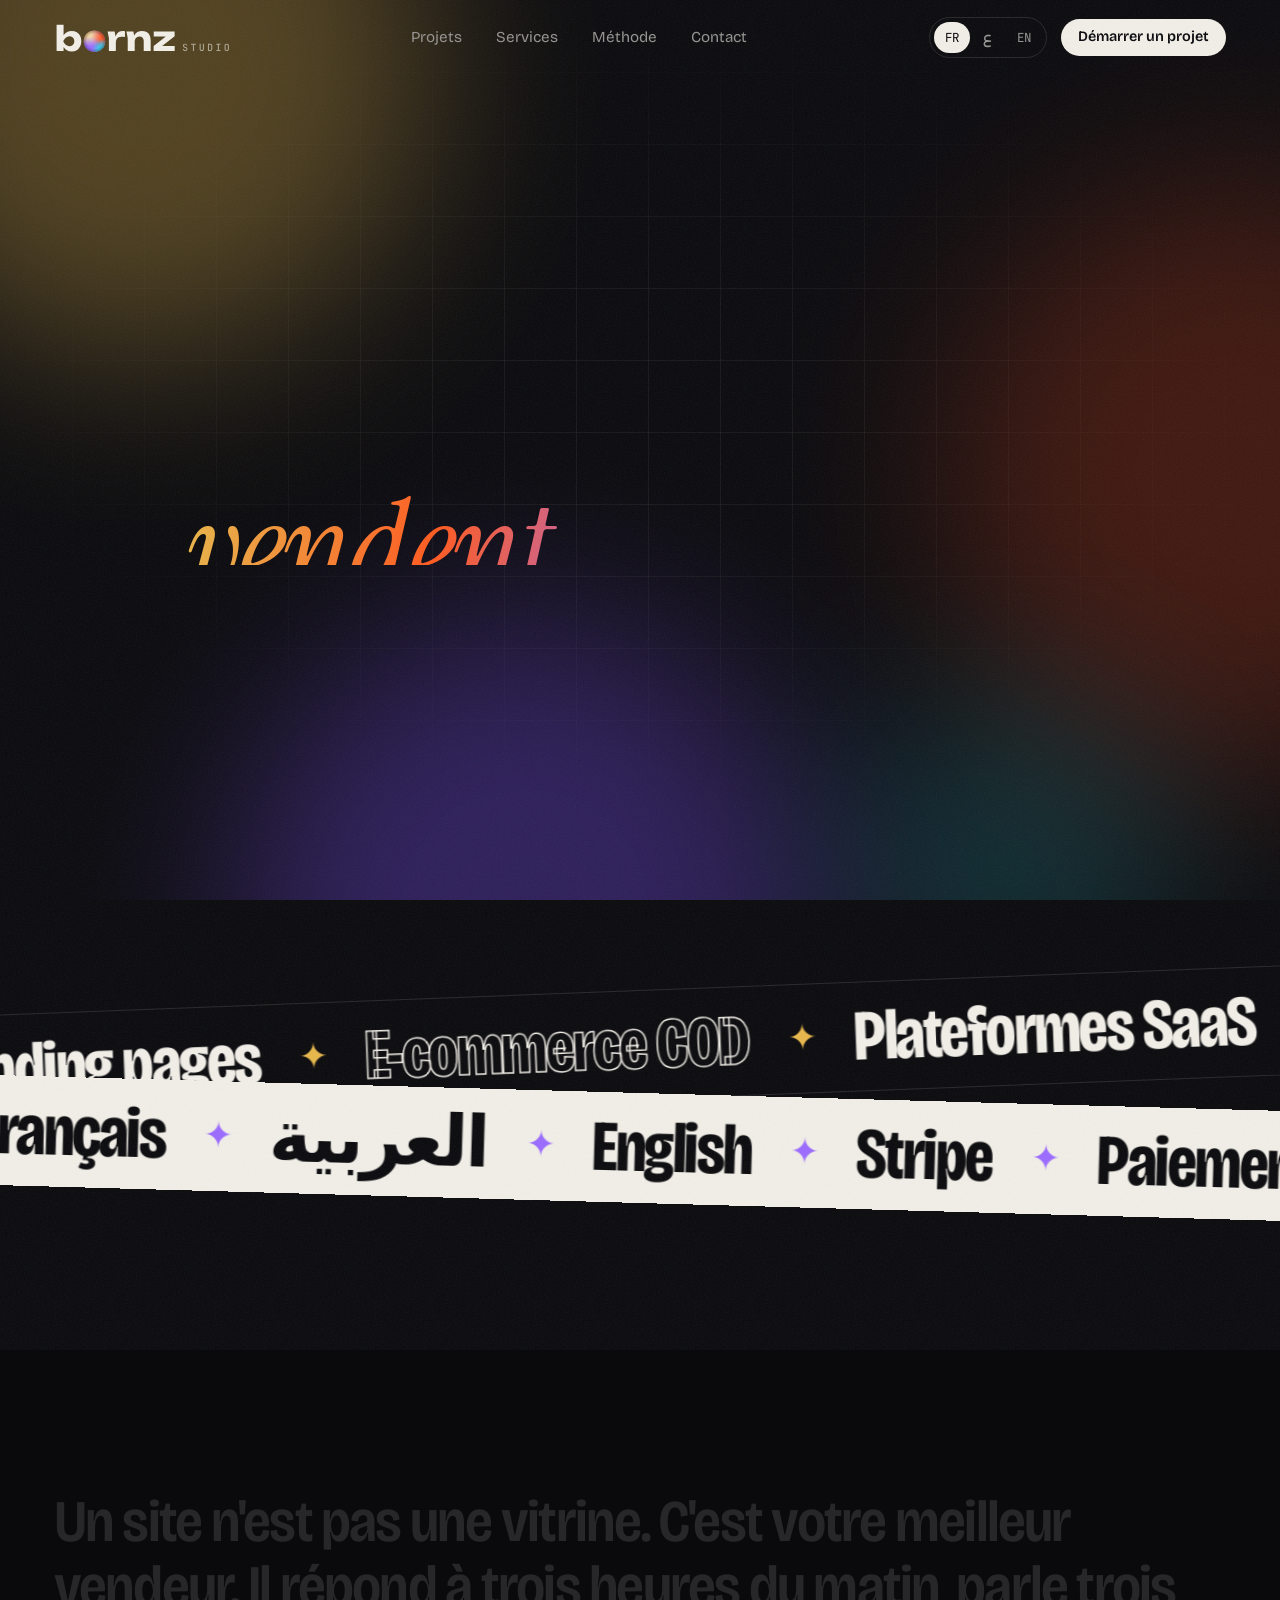
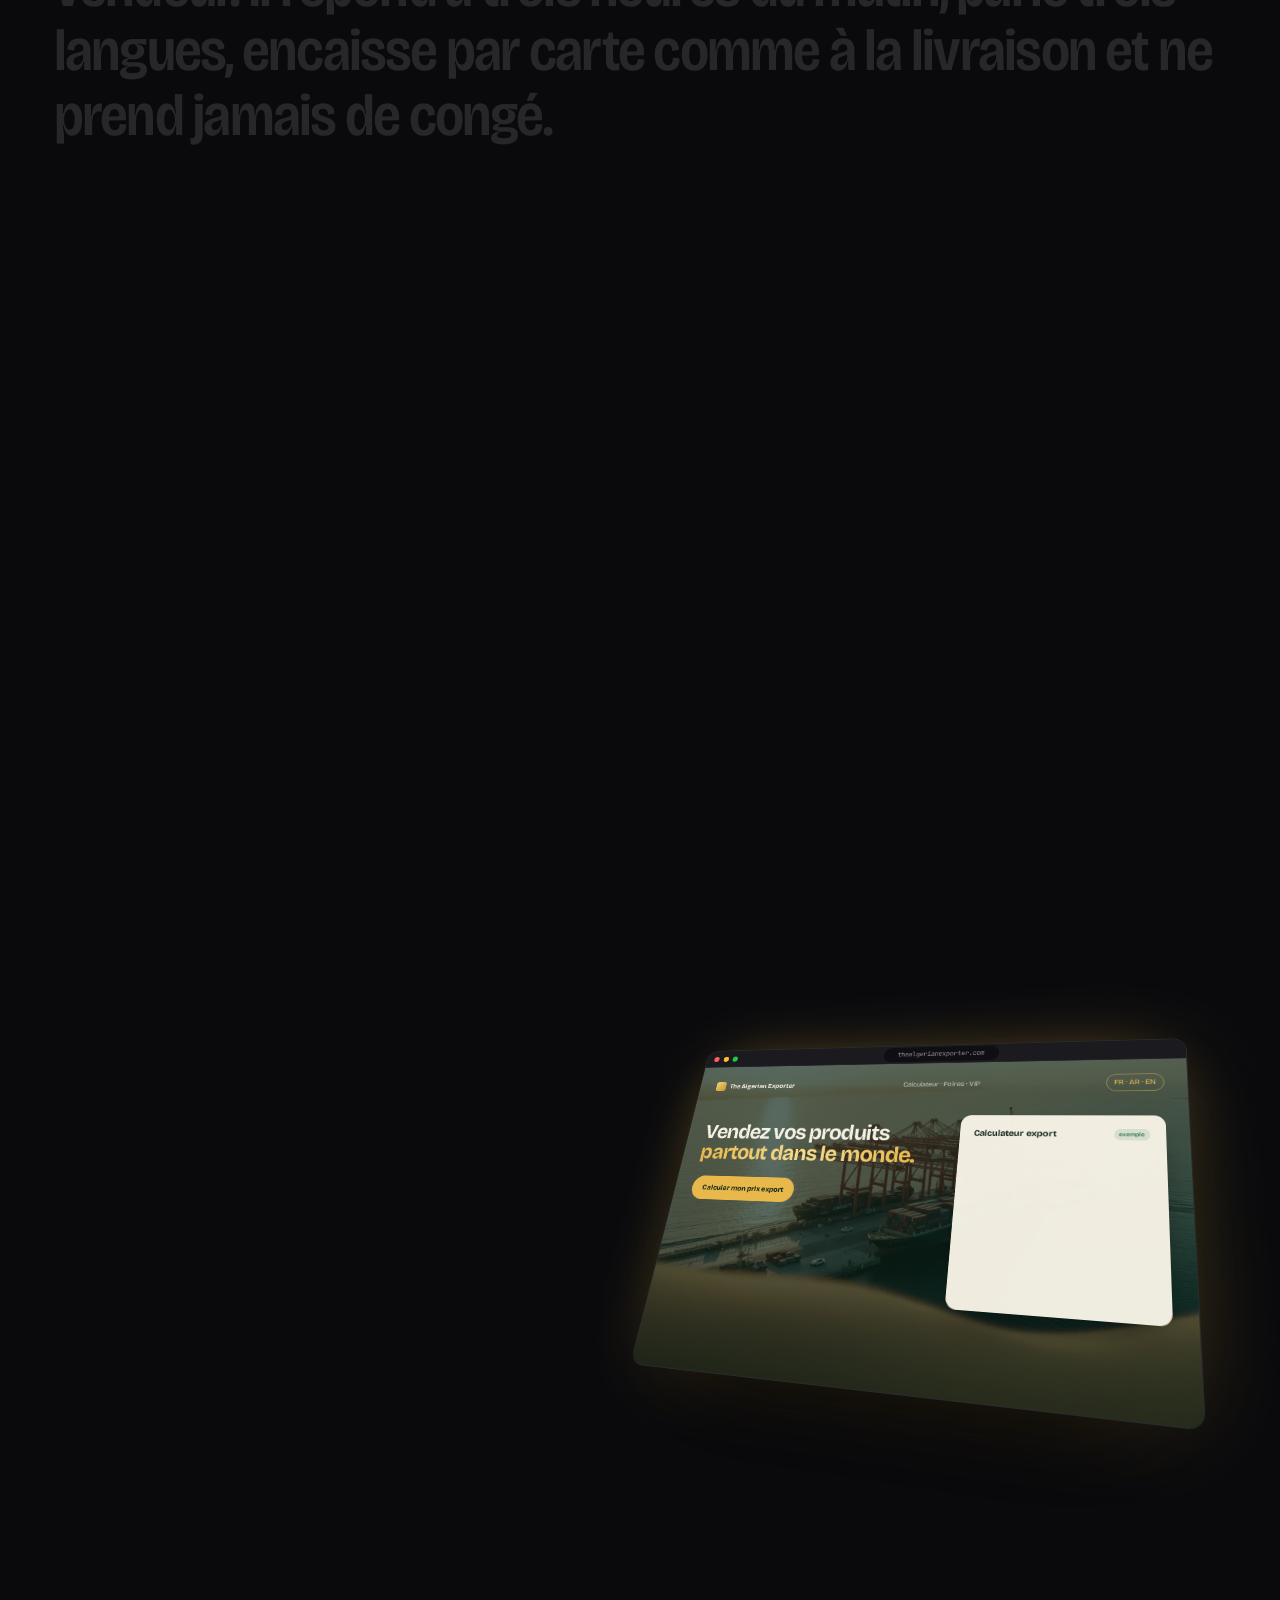
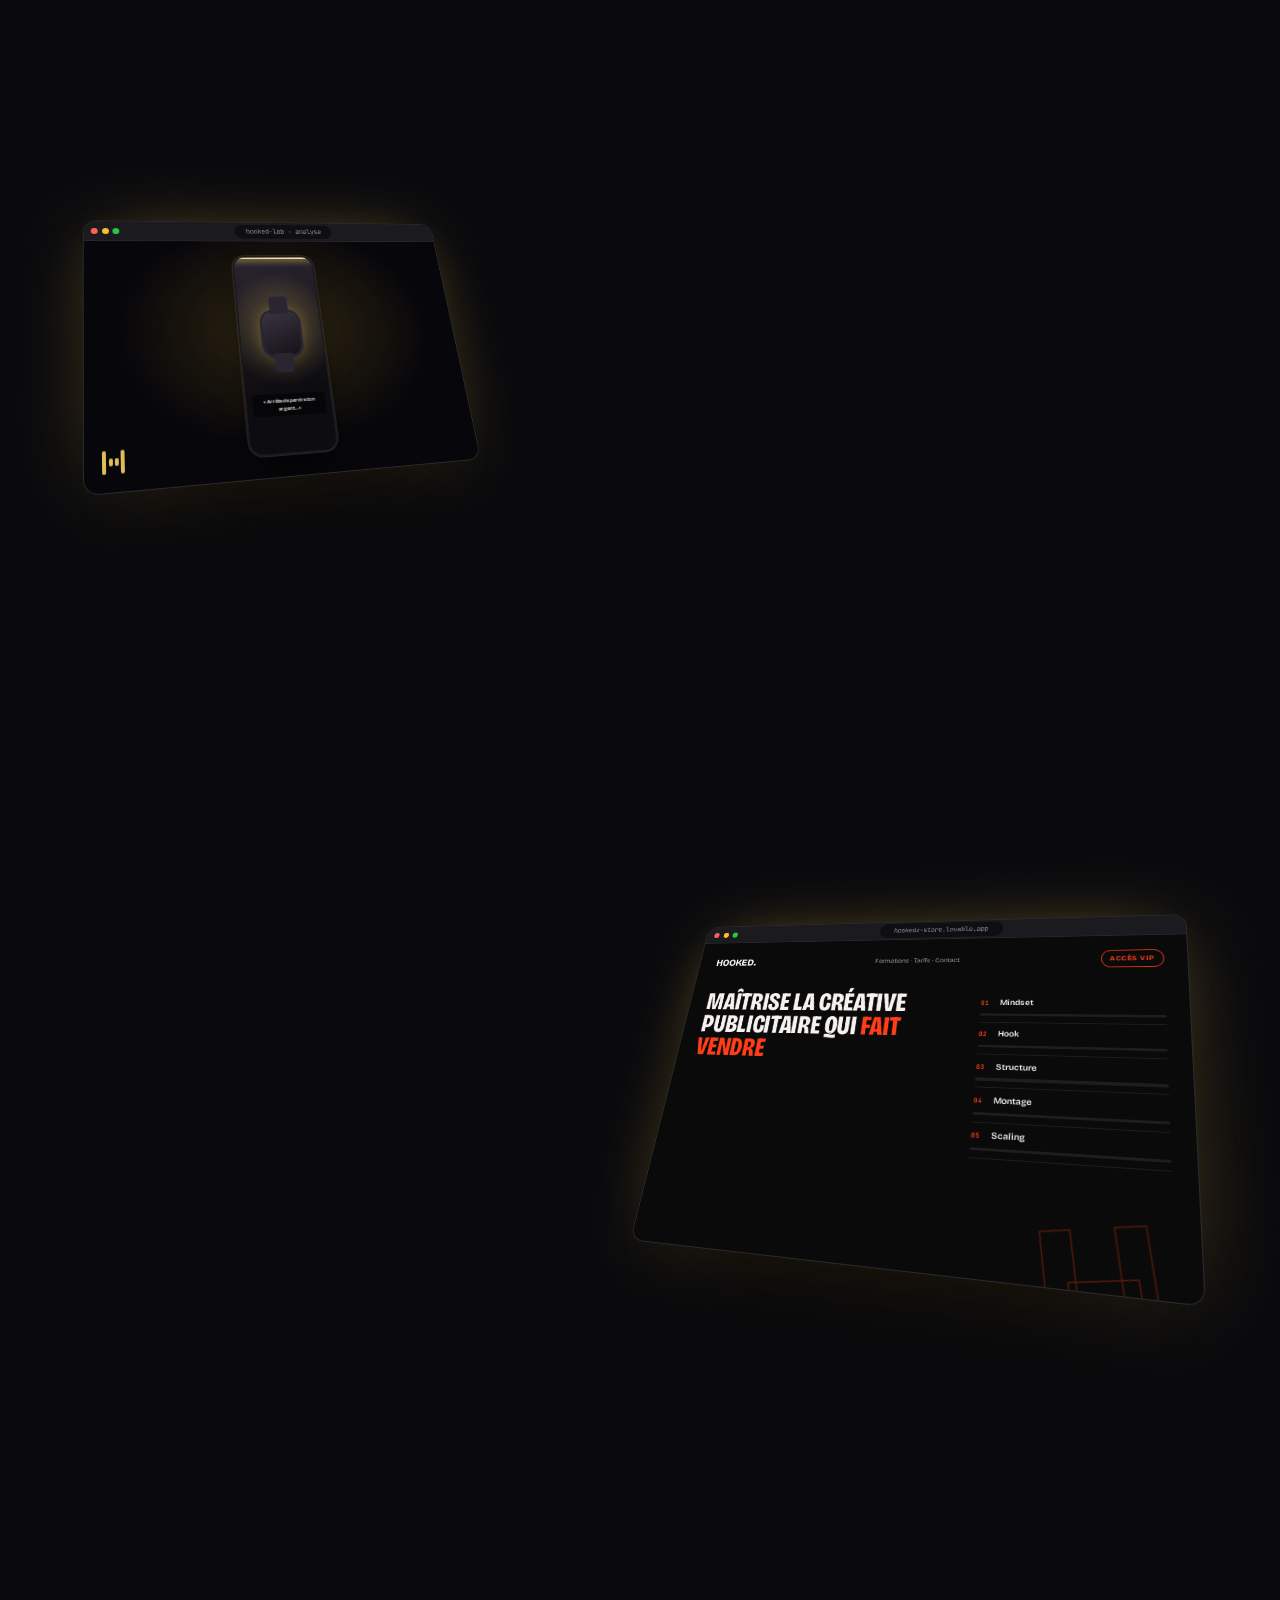
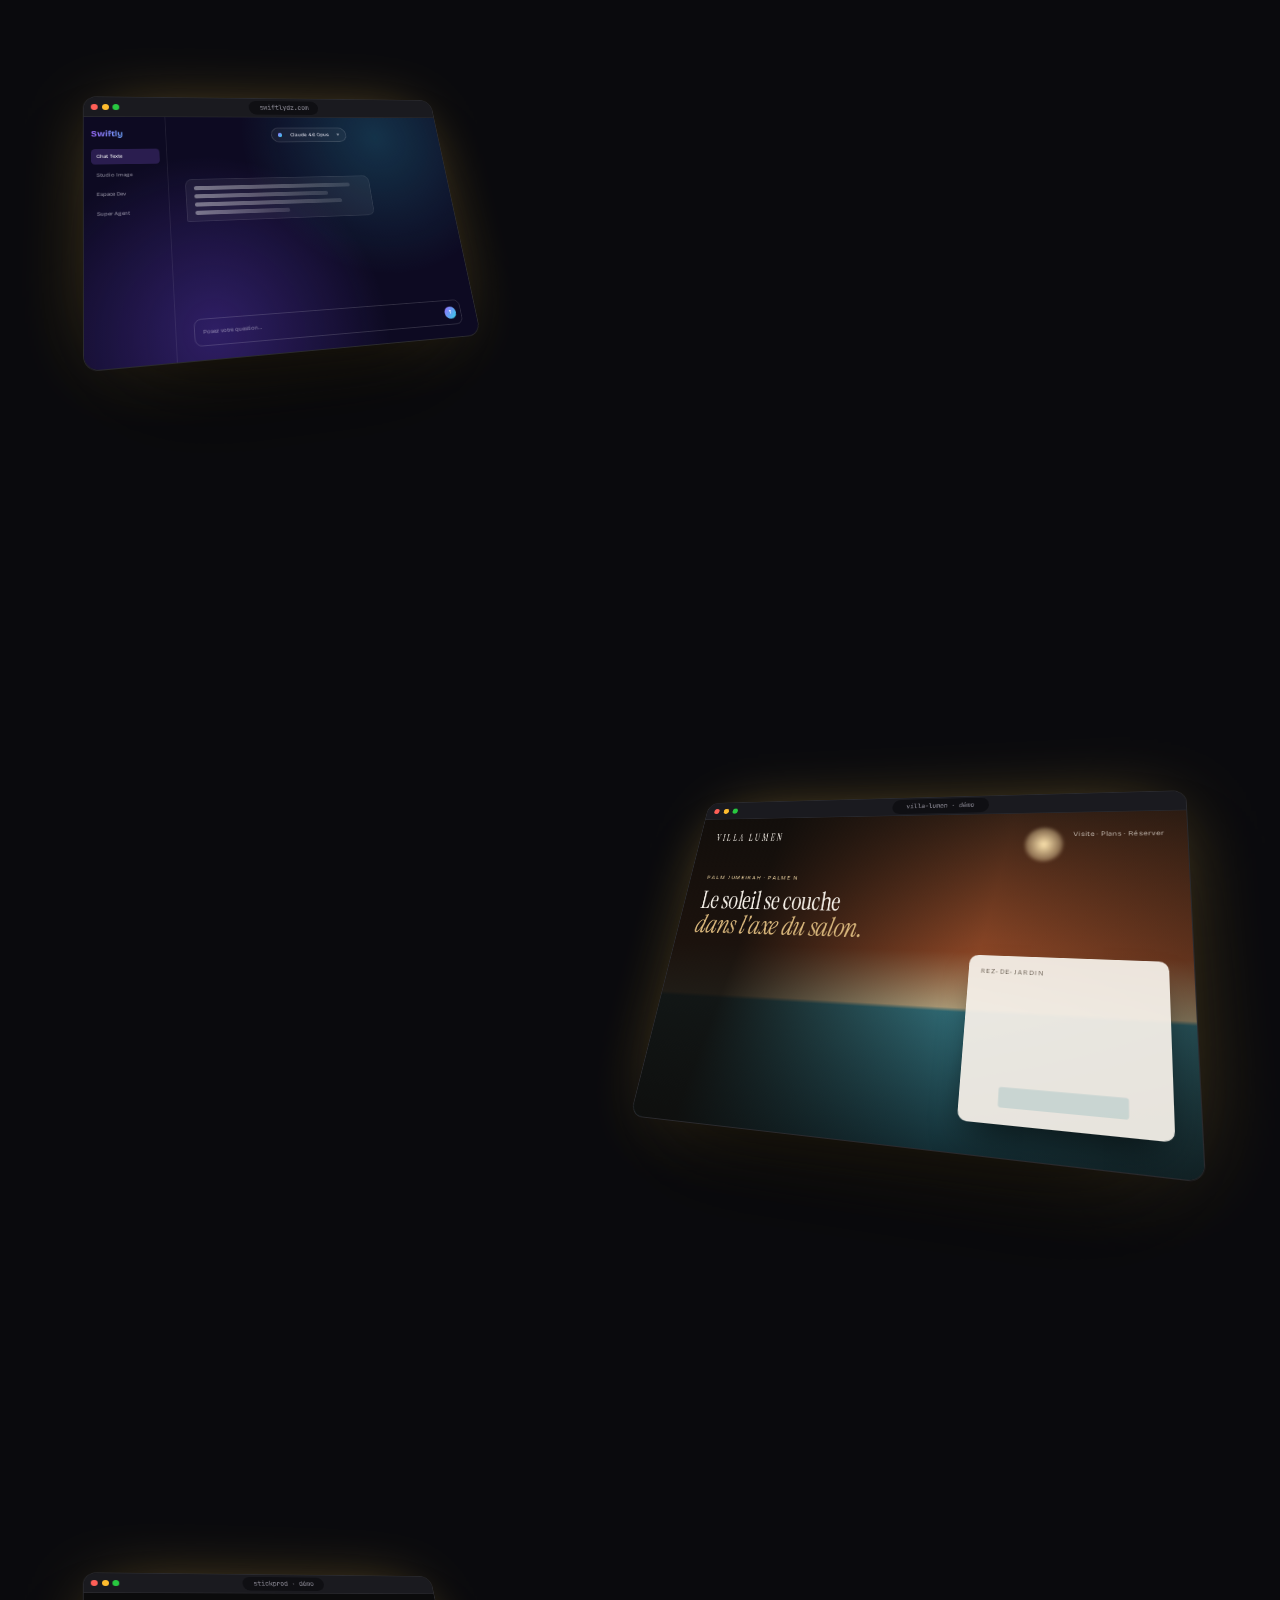
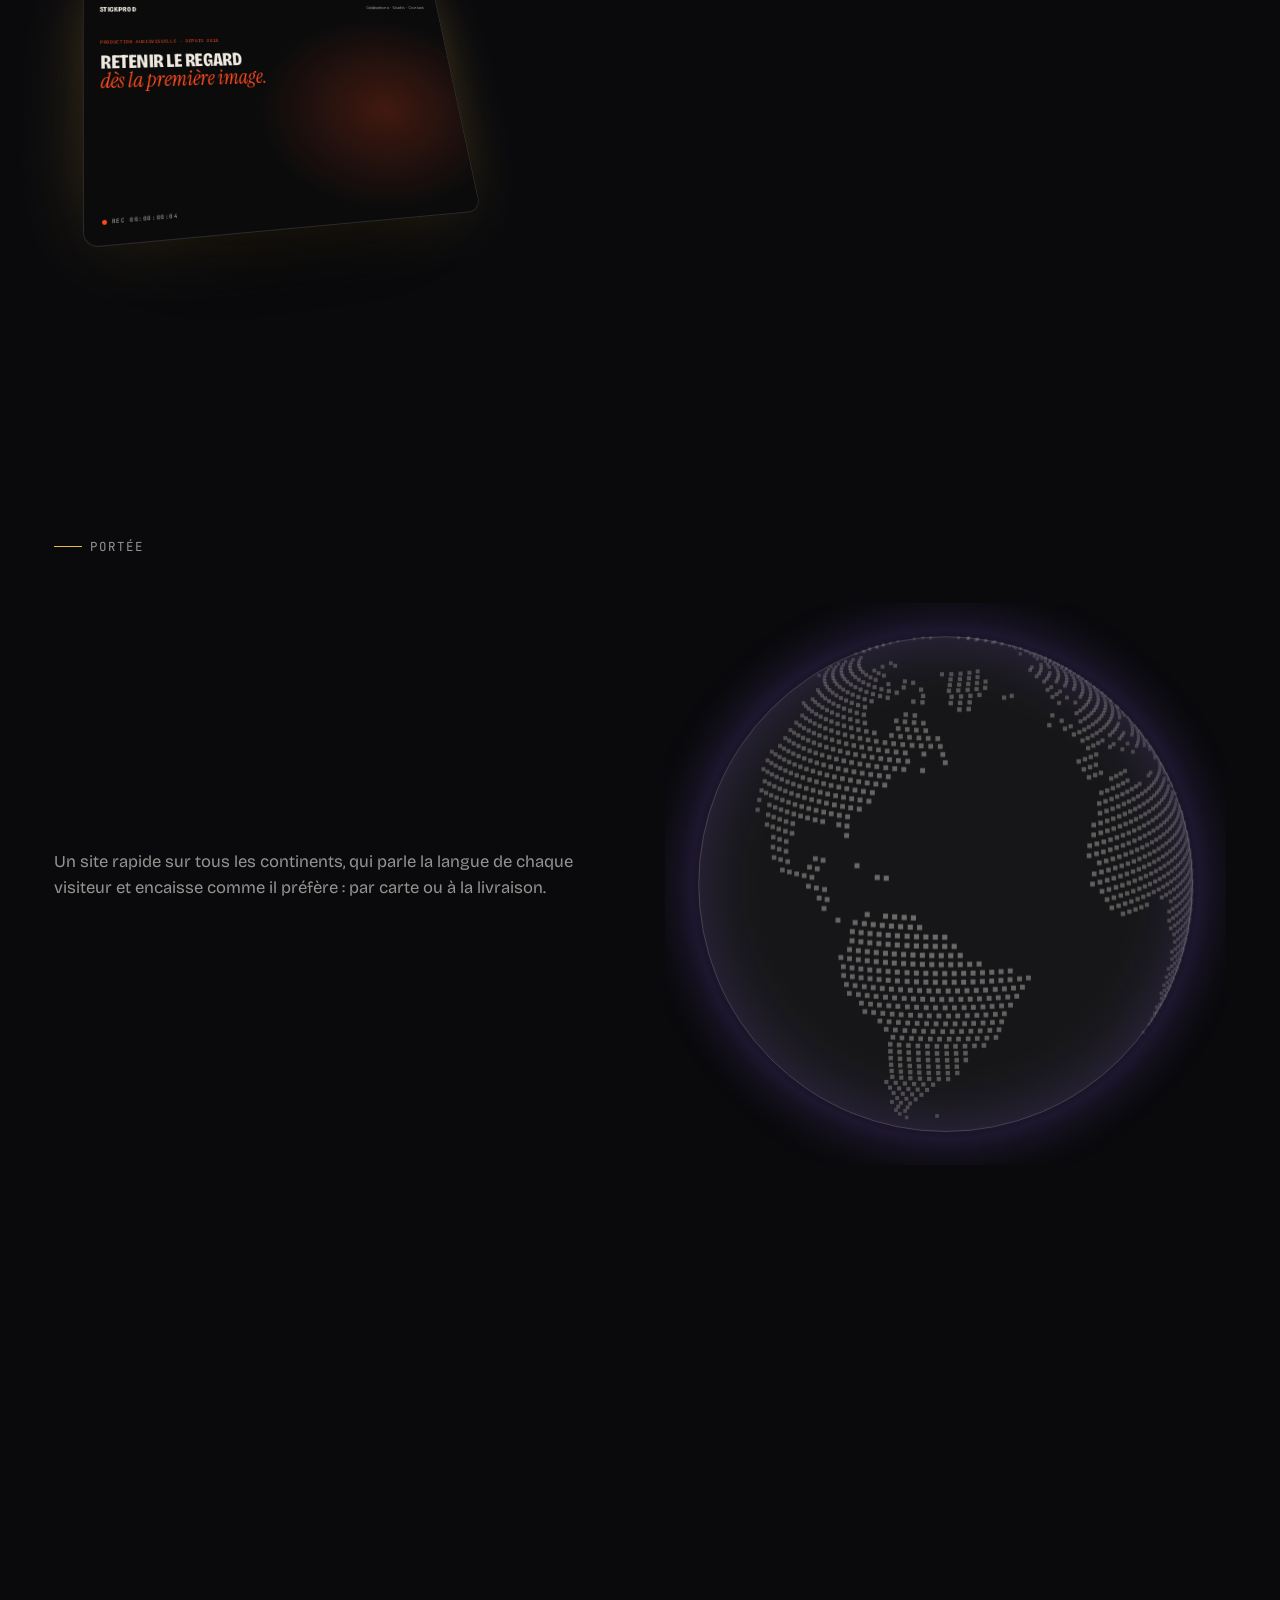
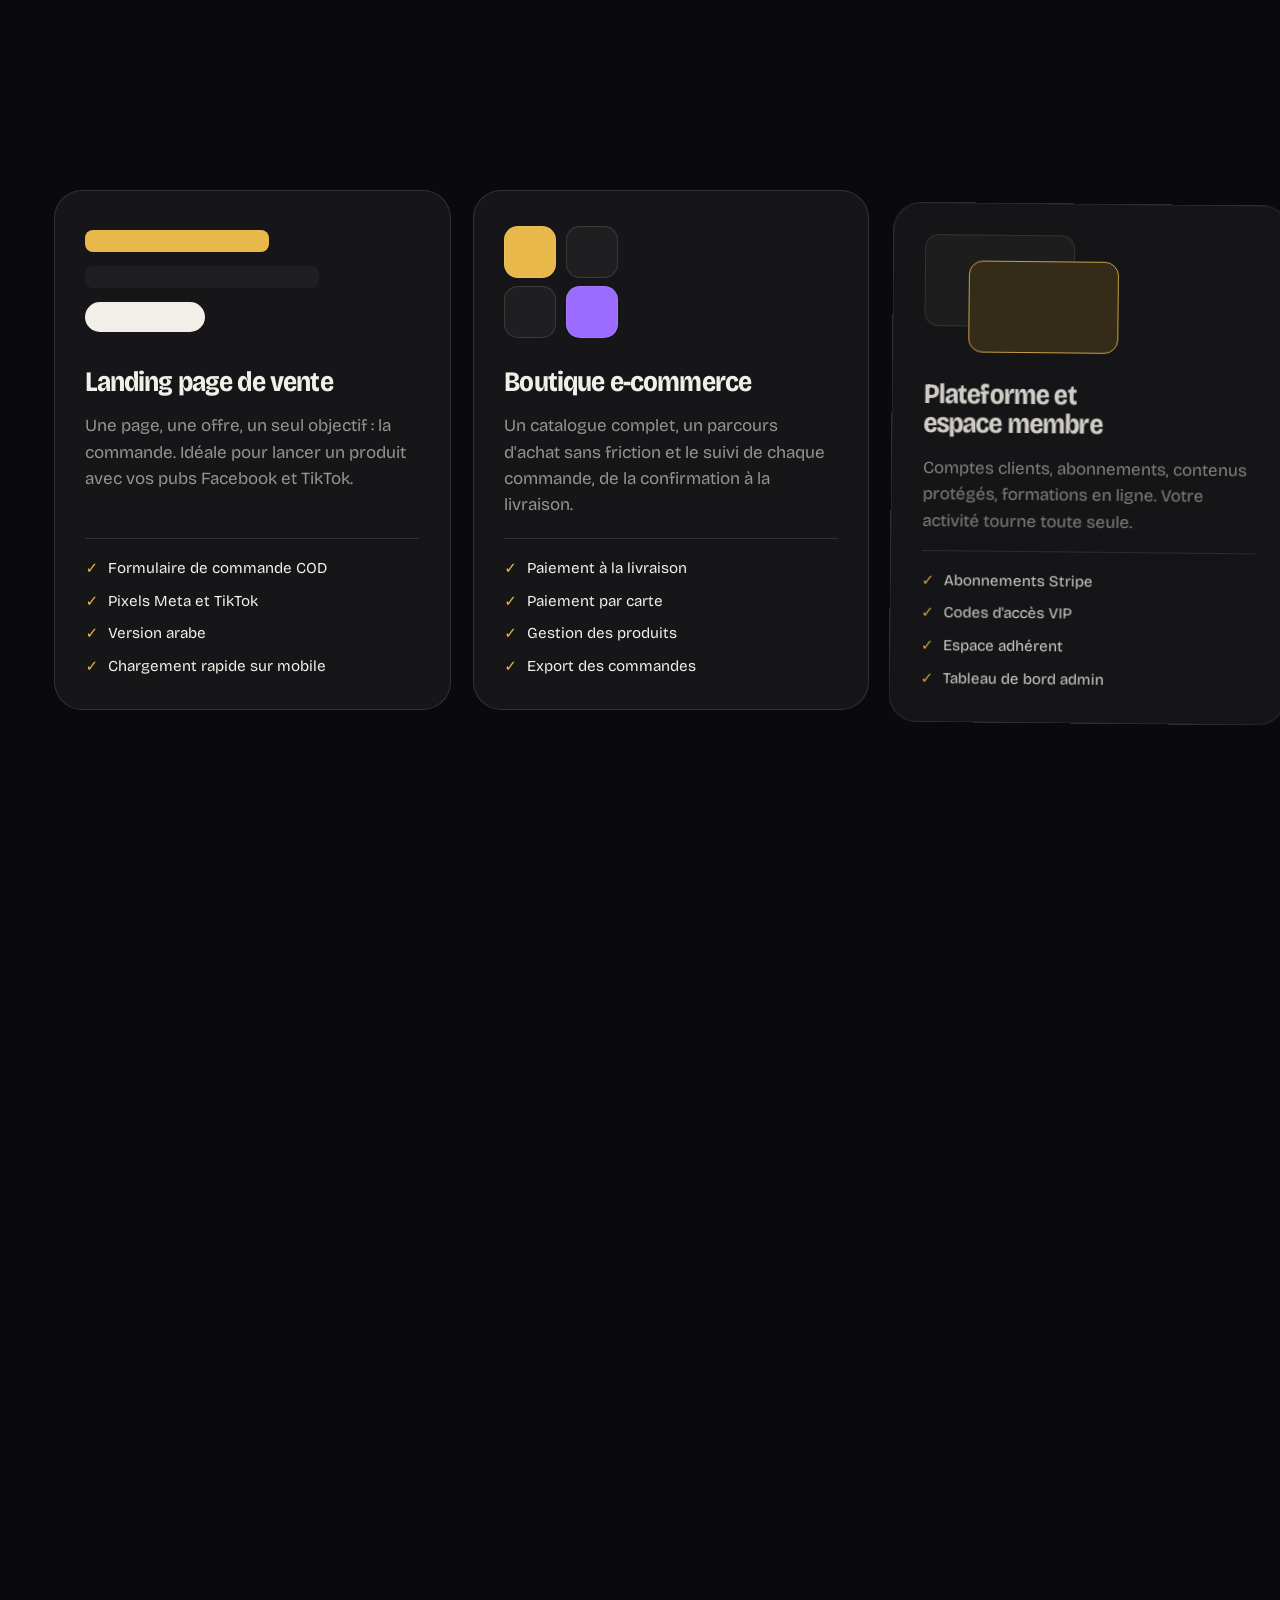
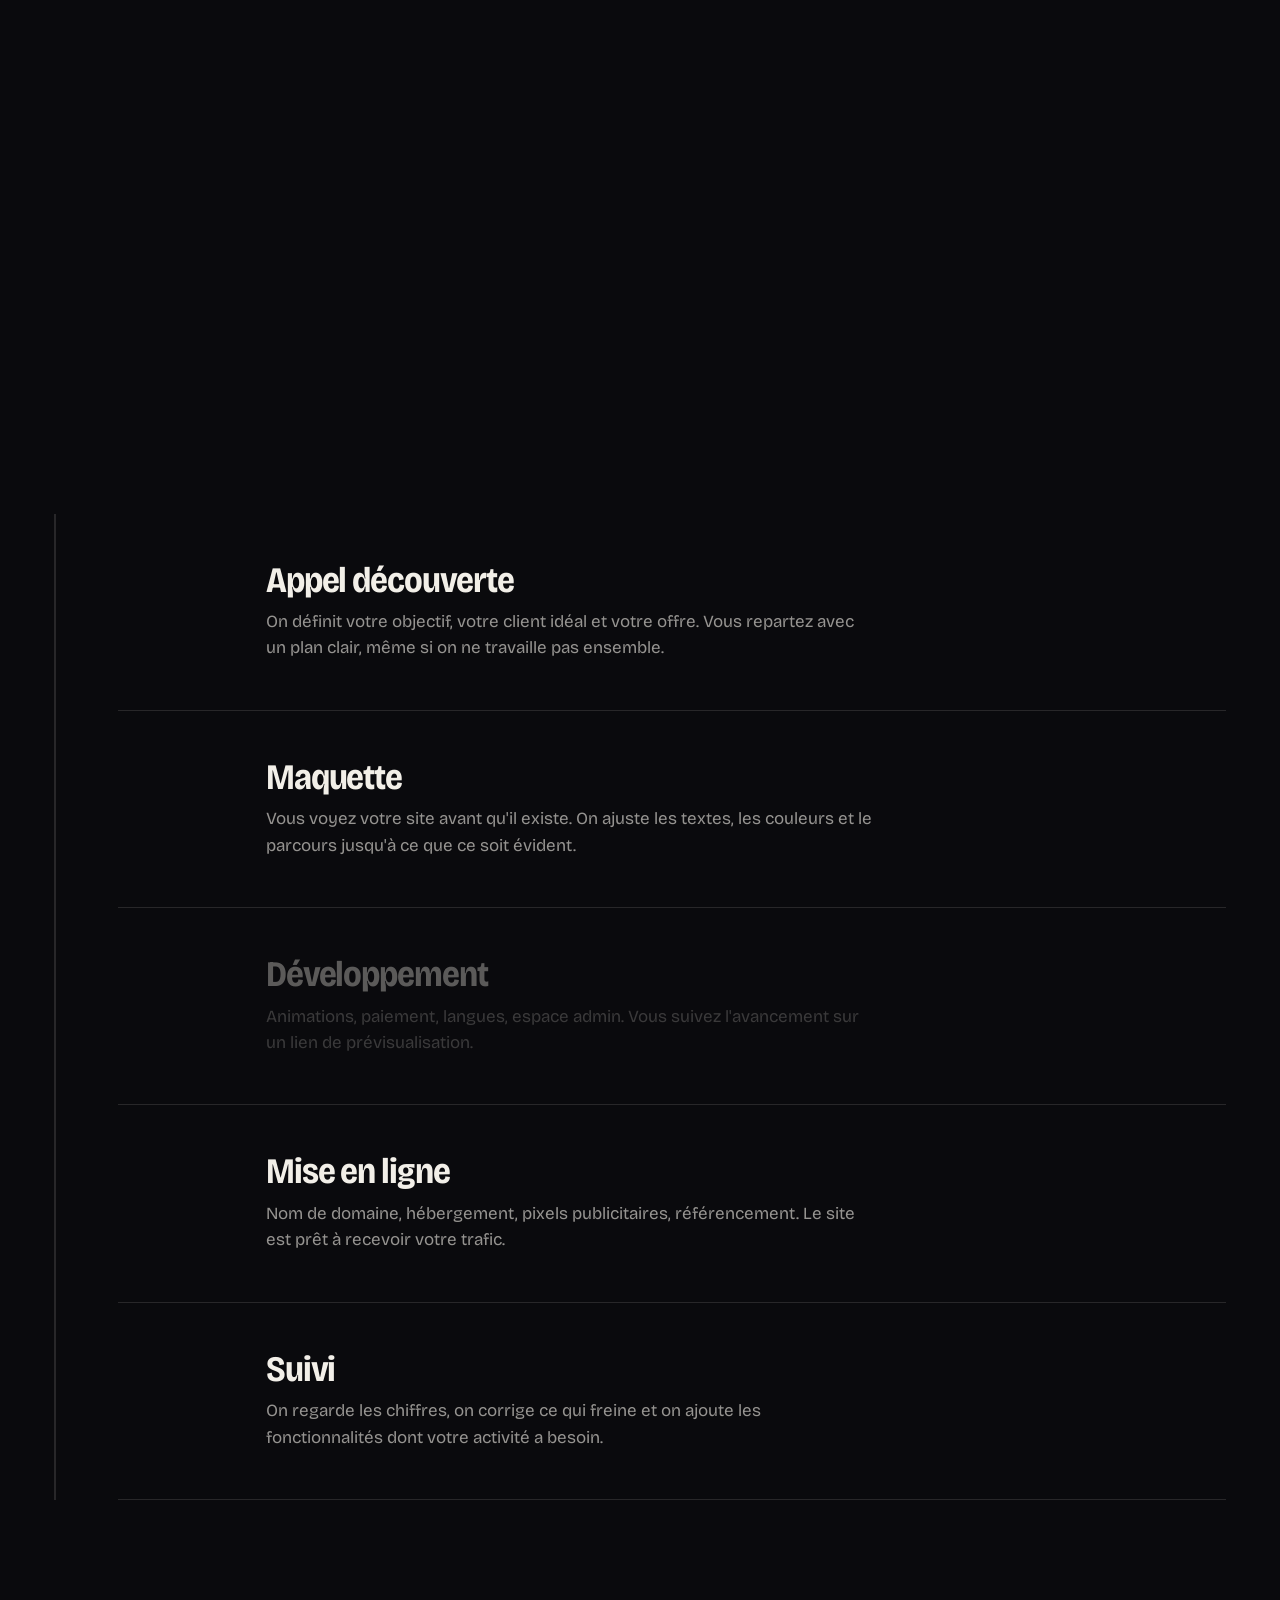
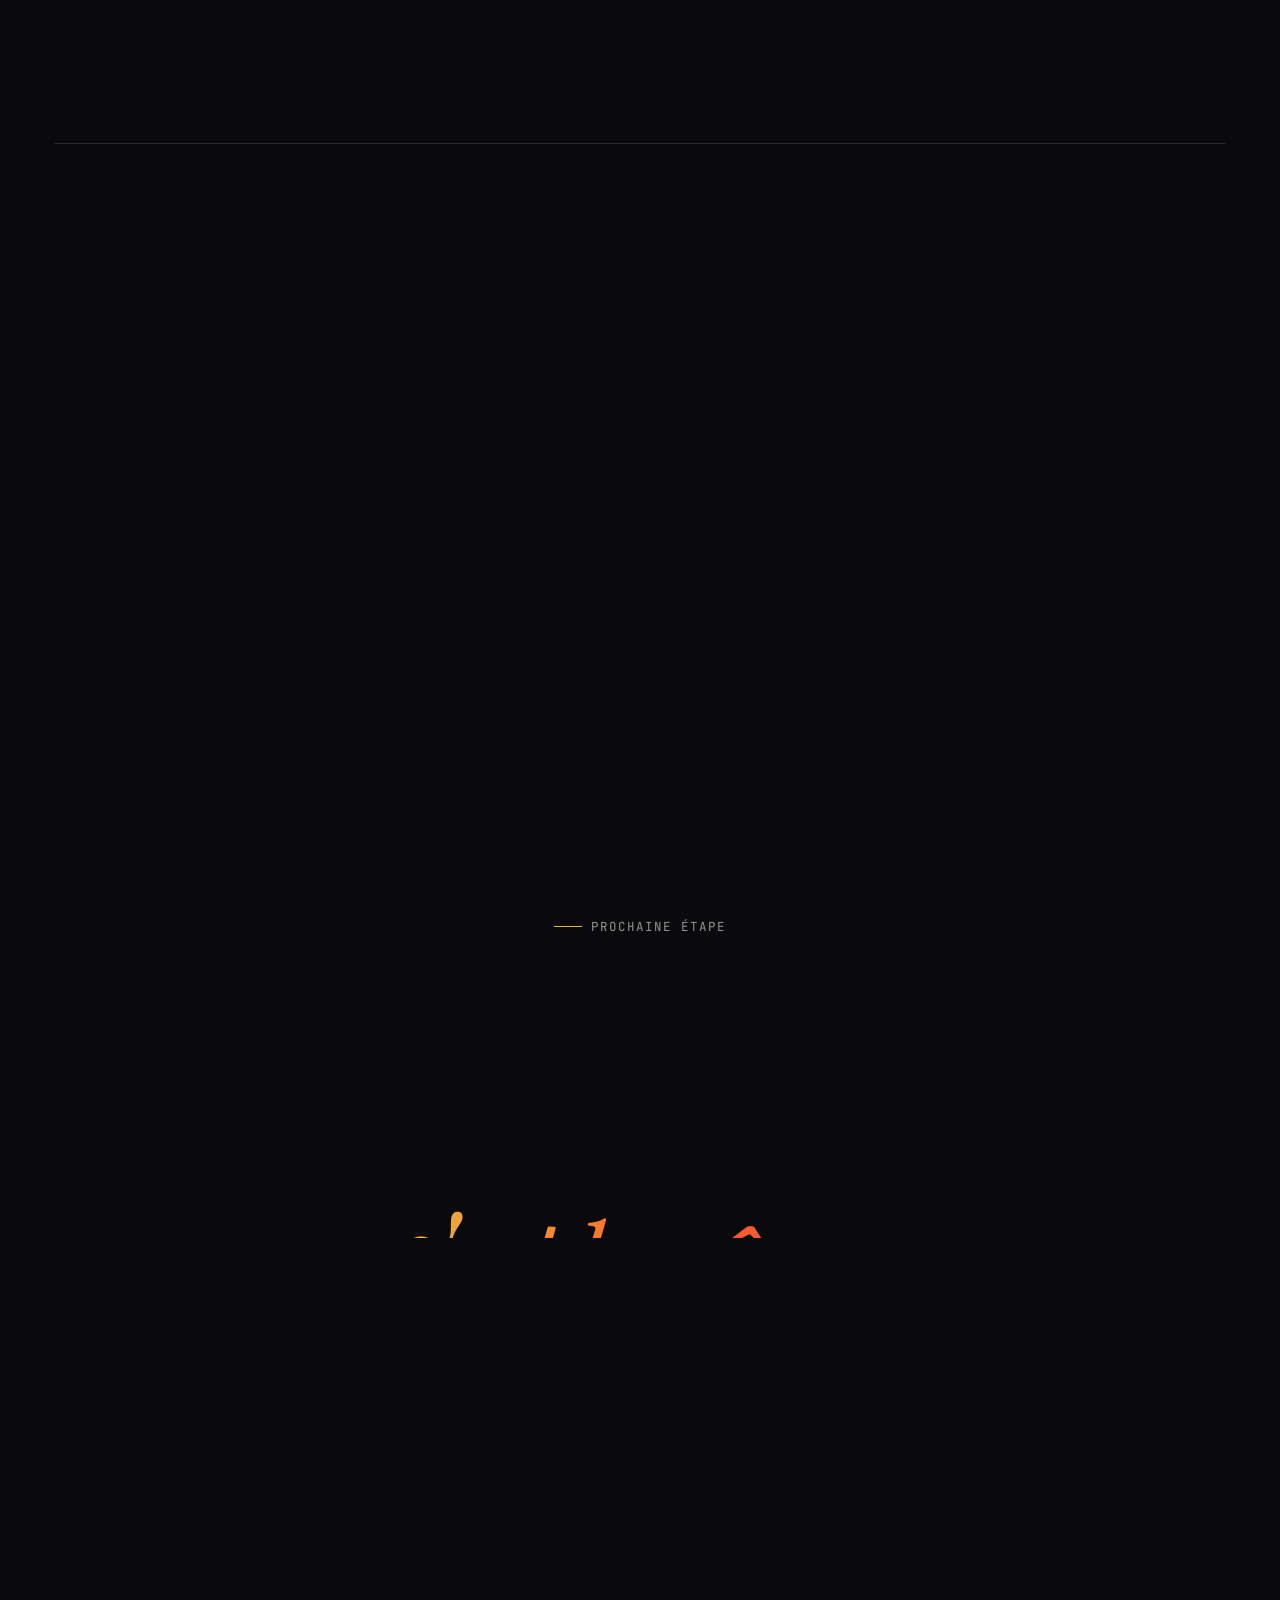
==== commit 92ac950c: "Cache : les mises à jour du site se voient tout de suite Les styles et scripts étaient gardés 24 h p" ====
--- a/public/index.html
+++ b/public/index.html
@@ -13,18 +13,18 @@
 <meta property="og:site_name" content="Bornz Studio">
 <meta property="og:description" content="E-commerce COD, plateformes SaaS, IA intégrée, sites trilingues. Quatre plateformes en ligne, pensées pour convertir.">
 <meta property="og:locale" content="fr_FR">
-<meta property="og:image" content="https://bornzstudio.com/assets/img/og.png">
+<meta property="og:image" content="https://bornzstudio.com/assets/img/og.png?v=20260930">
 <meta property="og:image:width" content="1200">
 <meta property="og:image:height" content="630">
 <meta property="og:image:alt" content="Bornz Studio — web design et développement">
 <meta name="twitter:card" content="summary_large_image">
-<meta name="twitter:image" content="https://bornzstudio.com/assets/img/og.png">
-<link rel="icon" href="assets/img/favicon.svg" type="image/svg+xml">
-<link rel="apple-touch-icon" href="assets/img/apple-touch-icon.png">
+<meta name="twitter:image" content="https://bornzstudio.com/assets/img/og.png?v=20260930">
+<link rel="icon" href="assets/img/favicon.svg?v=20260930" type="image/svg+xml">
+<link rel="apple-touch-icon" href="assets/img/apple-touch-icon.png?v=20260930">
 <link rel="preconnect" href="https://fonts.googleapis.com">
 <link rel="preconnect" href="https://fonts.gstatic.com" crossorigin>
 <link rel="stylesheet" href="https://fonts.googleapis.com/css2?family=Alexandria:wght@300..800&family=Bricolage+Grotesque:opsz,wdth,wght@12..96,75..100,300..800&family=Instrument+Serif:ital@0;1&family=JetBrains+Mono:wght@400;500&display=swap">
-<link rel="stylesheet" href="assets/css/style.css">
+<link rel="stylesheet" href="assets/css/style.css?v=20260930">
 <script>document.documentElement.classList.add("js");</script>
 </head>
 <body>
@@ -47,7 +47,7 @@
 
 <!-- ===================================================== Navigation -->
 <header class="nav">
-  <a class="logo" href="#top" aria-label="Bornz Studio, retour en haut"><svg class="bz bz-line" viewBox="-4 -164 1030.16 176" aria-hidden="true" focusable="false"><g class="bz-word"><path d="M11.2 -154H52.2V-81L46.8 -70.6V-41.8L52.2 -31.8V0H11.2ZM39 -57Q41.8 -75.6 50 -89.1Q58.2 -102.6 71.1 -110.1Q84 -117.6 100 -117.6Q116.8 -117.6 129.5 -110Q142.2 -102.4 149.3 -88.8Q156.4 -75.2 156.4 -57Q156.4 -39.2 149.3 -25.5Q142.2 -11.8 129.5 -4.3Q116.8 3.2 100 3.2Q83.8 3.2 71 -4.3Q58.2 -11.8 50 -25.4Q41.8 -39 39 -57ZM115.2 -57Q115.2 -65.6 111.7 -72.2Q108.2 -78.8 102 -82.6Q95.8 -86.4 87.6 -86.4Q79.4 -86.4 72 -82.6Q64.6 -78.8 59 -72.2Q53.4 -65.6 50.4 -57Q53.4 -48.6 59 -42Q64.6 -35.4 72 -31.7Q79.4 -28 87.6 -28Q95.8 -28 102 -31.7Q108.2 -35.4 111.7 -42Q115.2 -48.6 115.2 -57Z"/><path d="M310.4 -114.2H352L358.8 -73.4V0H318V-75.8ZM412.4 -116V-81.2Q406.4 -82.4 401.1 -82.9Q395.8 -83.4 391.4 -83.4Q382.6 -83.4 375.2 -79.9Q367.8 -76.4 363.3 -68.4Q358.8 -60.4 358.8 -47L351 -56.6Q352.6 -69 355.8 -79.9Q359 -90.8 364.5 -99.3Q370 -107.8 378.2 -112.7Q386.4 -117.6 398.2 -117.6Q401.6 -117.6 405.2 -117.2Q408.8 -116.8 412.4 -116Z"/><path d="M421 -114.2H462L469.4 -68.6V0H428.6V-74.8ZM511.4 -117.6Q527.8 -117.6 539.4 -111Q551 -104.4 557.1 -92.4Q563.2 -80.4 563.2 -64V0H522.4V-58Q522.4 -70.8 515.9 -77.6Q509.4 -84.4 497.2 -84.4Q488.8 -84.4 482.5 -80.8Q476.2 -77.2 472.8 -70.6Q469.4 -64 469.4 -55L456.8 -61.6Q459.2 -79.8 467 -92.3Q474.8 -104.8 486.2 -111.2Q497.6 -117.6 511.4 -117.6Z"/><path d="M580.6 0V-28.4L659.4 -90.4L688.2 -85H581.2V-114.2H703.6V-85.8L625 -24L600.6 -29.4H704V0Z"/></g><defs><clipPath id="bznk"><circle cx="233.4" cy="-57.2" r="63"/></clipPath><radialGradient id="bzna"><stop offset="0" style="stop-color:var(--accent, #e8b84a)"/><stop offset=".42" style="stop-color:var(--accent, #e8b84a)" stop-opacity=".78"/><stop offset="1" style="stop-color:var(--accent, #e8b84a)" stop-opacity="0"/></radialGradient><radialGradient id="bzno"><stop offset="0" stop-color="#ff5a1f"/><stop offset=".42" stop-color="#ff5a1f" stop-opacity=".78"/><stop offset="1" stop-color="#ff5a1f" stop-opacity="0"/></radialGradient><radialGradient id="bznb"><stop offset="0" style="stop-color:var(--accent2, #9b6bff)"/><stop offset=".42" style="stop-color:var(--accent2, #9b6bff)" stop-opacity=".78"/><stop offset="1" style="stop-color:var(--accent2, #9b6bff)" stop-opacity="0"/></radialGradient><radialGradient id="bznc"><stop offset="0" stop-color="#2fd3e6"/><stop offset=".42" stop-color="#2fd3e6" stop-opacity=".78"/><stop offset="1" stop-color="#2fd3e6" stop-opacity="0"/></radialGradient><radialGradient id="bznh" cx=".32" cy=".26" r=".5"><stop offset="0" stop-color="#fff" stop-opacity=".55"/><stop offset="1" stop-color="#fff" stop-opacity="0"/></radialGradient><radialGradient id="bzns"><stop offset=".7" stop-opacity="0"/><stop offset="1" stop-opacity=".28"/></radialGradient></defs><g class="bz-orb"><g clip-path="url(#bznk)"><circle cx="233.4" cy="-57.2" r="63" style="fill:var(--accent2, #9b6bff)"/><g class="bz-swirl" style="transform-origin:233.4px -57.2px"><circle cx="198.75" cy="-95" r="78.75" fill="url(#bzna)"/><circle cx="274.35" cy="-79.25" r="66.15" fill="url(#bzno)"/><circle cx="205.05" cy="-13.1" r="72.45" fill="url(#bznb)"/><circle cx="277.5" cy="-9.95" r="59.85" fill="url(#bznc)"/></g><circle cx="233.4" cy="-57.2" r="63" fill="url(#bznh)"/><circle cx="233.4" cy="-57.2" r="63" fill="url(#bzns)"/></g></g><path class="bz-studio" transform="translate(748.0 0)" d="M17.57 0.58Q13.28 0.58 10.21 -0.84Q7.13 -2.26 5.45 -4.9Q3.77 -7.54 3.77 -11.19H9.98Q9.98 -8.29 12.01 -6.64Q14.04 -4.99 17.63 -4.99Q21 -4.99 22.91 -6.61Q24.82 -8.24 24.82 -11.08Q24.82 -13.46 23.52 -15.2Q22.21 -16.94 19.78 -17.57L14.44 -19.14Q9.8 -20.47 7.28 -23.69Q4.76 -26.91 4.76 -31.38Q4.76 -34.86 6.32 -37.47Q7.89 -40.08 10.79 -41.53Q13.69 -42.98 17.63 -42.98Q23.43 -42.98 26.94 -39.85Q30.45 -36.71 30.51 -31.44H24.24Q24.24 -34.22 22.48 -35.81Q20.71 -37.41 17.52 -37.41Q14.44 -37.41 12.7 -35.93Q10.96 -34.45 10.96 -31.78Q10.96 -29.41 12.27 -27.67Q13.57 -25.93 16.01 -25.23L21.4 -23.61Q26.04 -22.33 28.54 -19.08Q31.03 -15.83 31.03 -11.31Q31.03 -7.77 29.35 -5.08Q27.67 -2.38 24.65 -0.9Q21.63 0.58 17.57 0.58ZM63.07 0V-36.6H51.76V-42.4H80.64V-36.6H69.33V0ZM115 0.58Q108.91 0.58 105.6 -2.76Q102.3 -6.09 102.3 -11.83V-42.34H108.56V-11.83Q108.56 -8.64 110.16 -6.79Q111.75 -4.93 115 -4.93Q118.19 -4.93 119.81 -6.79Q121.44 -8.64 121.44 -11.83V-42.34H127.7V-11.83Q127.7 -6.09 124.4 -2.76Q121.09 0.58 115 0.58ZM151.21 0V-42.34H163.05Q167.22 -42.34 170.3 -40.75Q173.37 -39.15 175.08 -36.25Q176.79 -33.35 176.79 -29.41V-12.99Q176.79 -9.11 175.08 -6.15Q173.37 -3.19 170.3 -1.59Q167.22 0 163.05 0ZM157.48 -5.68H163.05Q166.53 -5.68 168.53 -7.63Q170.53 -9.57 170.53 -12.99V-29.41Q170.53 -32.77 168.53 -34.71Q166.53 -36.66 163.05 -36.66H157.48ZM200.88 0V-5.57H209.41V-36.77H200.88V-42.34H224.32V-36.77H215.79V-5.57H224.32V0ZM261.4 0.58Q257.46 0.58 254.59 -0.9Q251.71 -2.38 250.18 -5.19Q248.64 -8 248.64 -11.77V-30.57Q248.64 -34.39 250.18 -37.18Q251.71 -39.96 254.59 -41.44Q257.46 -42.92 261.4 -42.92Q265.34 -42.92 268.22 -41.44Q271.09 -39.96 272.62 -37.18Q274.16 -34.39 274.16 -30.62V-11.77Q274.16 -8 272.62 -5.19Q271.09 -2.38 268.22 -0.9Q265.34 0.58 261.4 0.58ZM261.4 -4.99Q264.59 -4.99 266.24 -6.76Q267.9 -8.53 267.9 -11.77V-30.57Q267.9 -33.87 266.24 -35.61Q264.59 -37.35 261.4 -37.35Q258.27 -37.35 256.59 -35.61Q254.9 -33.87 254.9 -30.57V-11.77Q254.9 -8.53 256.59 -6.76Q258.27 -4.99 261.4 -4.99Z"/></svg></a>
+  <a class="logo" href="#top" aria-label="Bornz Studio, retour en haut"><svg class="bz bz-line" width="176" height="30" viewBox="-4 -164 1030.16 176" aria-hidden="true" focusable="false"><g class="bz-word"><path d="M11.2 -154H52.2V-81L46.8 -70.6V-41.8L52.2 -31.8V0H11.2ZM39 -57Q41.8 -75.6 50 -89.1Q58.2 -102.6 71.1 -110.1Q84 -117.6 100 -117.6Q116.8 -117.6 129.5 -110Q142.2 -102.4 149.3 -88.8Q156.4 -75.2 156.4 -57Q156.4 -39.2 149.3 -25.5Q142.2 -11.8 129.5 -4.3Q116.8 3.2 100 3.2Q83.8 3.2 71 -4.3Q58.2 -11.8 50 -25.4Q41.8 -39 39 -57ZM115.2 -57Q115.2 -65.6 111.7 -72.2Q108.2 -78.8 102 -82.6Q95.8 -86.4 87.6 -86.4Q79.4 -86.4 72 -82.6Q64.6 -78.8 59 -72.2Q53.4 -65.6 50.4 -57Q53.4 -48.6 59 -42Q64.6 -35.4 72 -31.7Q79.4 -28 87.6 -28Q95.8 -28 102 -31.7Q108.2 -35.4 111.7 -42Q115.2 -48.6 115.2 -57Z"/><path d="M310.4 -114.2H352L358.8 -73.4V0H318V-75.8ZM412.4 -116V-81.2Q406.4 -82.4 401.1 -82.9Q395.8 -83.4 391.4 -83.4Q382.6 -83.4 375.2 -79.9Q367.8 -76.4 363.3 -68.4Q358.8 -60.4 358.8 -47L351 -56.6Q352.6 -69 355.8 -79.9Q359 -90.8 364.5 -99.3Q370 -107.8 378.2 -112.7Q386.4 -117.6 398.2 -117.6Q401.6 -117.6 405.2 -117.2Q408.8 -116.8 412.4 -116Z"/><path d="M421 -114.2H462L469.4 -68.6V0H428.6V-74.8ZM511.4 -117.6Q527.8 -117.6 539.4 -111Q551 -104.4 557.1 -92.4Q563.2 -80.4 563.2 -64V0H522.4V-58Q522.4 -70.8 515.9 -77.6Q509.4 -84.4 497.2 -84.4Q488.8 -84.4 482.5 -80.8Q476.2 -77.2 472.8 -70.6Q469.4 -64 469.4 -55L456.8 -61.6Q459.2 -79.8 467 -92.3Q474.8 -104.8 486.2 -111.2Q497.6 -117.6 511.4 -117.6Z"/><path d="M580.6 0V-28.4L659.4 -90.4L688.2 -85H581.2V-114.2H703.6V-85.8L625 -24L600.6 -29.4H704V0Z"/></g><defs><clipPath id="bznk"><circle cx="233.4" cy="-57.2" r="63"/></clipPath><radialGradient id="bzna"><stop offset="0" style="stop-color:var(--accent, #e8b84a)"/><stop offset=".42" style="stop-color:var(--accent, #e8b84a)" stop-opacity=".78"/><stop offset="1" style="stop-color:var(--accent, #e8b84a)" stop-opacity="0"/></radialGradient><radialGradient id="bzno"><stop offset="0" stop-color="#ff5a1f"/><stop offset=".42" stop-color="#ff5a1f" stop-opacity=".78"/><stop offset="1" stop-color="#ff5a1f" stop-opacity="0"/></radialGradient><radialGradient id="bznb"><stop offset="0" style="stop-color:var(--accent2, #9b6bff)"/><stop offset=".42" style="stop-color:var(--accent2, #9b6bff)" stop-opacity=".78"/><stop offset="1" style="stop-color:var(--accent2, #9b6bff)" stop-opacity="0"/></radialGradient><radialGradient id="bznc"><stop offset="0" stop-color="#2fd3e6"/><stop offset=".42" stop-color="#2fd3e6" stop-opacity=".78"/><stop offset="1" stop-color="#2fd3e6" stop-opacity="0"/></radialGradient><radialGradient id="bznh" cx=".32" cy=".26" r=".5"><stop offset="0" stop-color="#fff" stop-opacity=".55"/><stop offset="1" stop-color="#fff" stop-opacity="0"/></radialGradient><radialGradient id="bzns"><stop offset=".7" stop-opacity="0"/><stop offset="1" stop-opacity=".28"/></radialGradient></defs><g class="bz-orb"><g clip-path="url(#bznk)"><circle cx="233.4" cy="-57.2" r="63" style="fill:var(--accent2, #9b6bff)"/><g class="bz-swirl" style="transform-origin:233.4px -57.2px"><circle cx="198.75" cy="-95" r="78.75" fill="url(#bzna)"/><circle cx="274.35" cy="-79.25" r="66.15" fill="url(#bzno)"/><circle cx="205.05" cy="-13.1" r="72.45" fill="url(#bznb)"/><circle cx="277.5" cy="-9.95" r="59.85" fill="url(#bznc)"/></g><circle cx="233.4" cy="-57.2" r="63" fill="url(#bznh)"/><circle cx="233.4" cy="-57.2" r="63" fill="url(#bzns)"/></g></g><path class="bz-studio" transform="translate(748.0 0)" d="M17.57 0.58Q13.28 0.58 10.21 -0.84Q7.13 -2.26 5.45 -4.9Q3.77 -7.54 3.77 -11.19H9.98Q9.98 -8.29 12.01 -6.64Q14.04 -4.99 17.63 -4.99Q21 -4.99 22.91 -6.61Q24.82 -8.24 24.82 -11.08Q24.82 -13.46 23.52 -15.2Q22.21 -16.94 19.78 -17.57L14.44 -19.14Q9.8 -20.47 7.28 -23.69Q4.76 -26.91 4.76 -31.38Q4.76 -34.86 6.32 -37.47Q7.89 -40.08 10.79 -41.53Q13.69 -42.98 17.63 -42.98Q23.43 -42.98 26.94 -39.85Q30.45 -36.71 30.51 -31.44H24.24Q24.24 -34.22 22.48 -35.81Q20.71 -37.41 17.52 -37.41Q14.44 -37.41 12.7 -35.93Q10.96 -34.45 10.96 -31.78Q10.96 -29.41 12.27 -27.67Q13.57 -25.93 16.01 -25.23L21.4 -23.61Q26.04 -22.33 28.54 -19.08Q31.03 -15.83 31.03 -11.31Q31.03 -7.77 29.35 -5.08Q27.67 -2.38 24.65 -0.9Q21.63 0.58 17.57 0.58ZM63.07 0V-36.6H51.76V-42.4H80.64V-36.6H69.33V0ZM115 0.58Q108.91 0.58 105.6 -2.76Q102.3 -6.09 102.3 -11.83V-42.34H108.56V-11.83Q108.56 -8.64 110.16 -6.79Q111.75 -4.93 115 -4.93Q118.19 -4.93 119.81 -6.79Q121.44 -8.64 121.44 -11.83V-42.34H127.7V-11.83Q127.7 -6.09 124.4 -2.76Q121.09 0.58 115 0.58ZM151.21 0V-42.34H163.05Q167.22 -42.34 170.3 -40.75Q173.37 -39.15 175.08 -36.25Q176.79 -33.35 176.79 -29.41V-12.99Q176.79 -9.11 175.08 -6.15Q173.37 -3.19 170.3 -1.59Q167.22 0 163.05 0ZM157.48 -5.68H163.05Q166.53 -5.68 168.53 -7.63Q170.53 -9.57 170.53 -12.99V-29.41Q170.53 -32.77 168.53 -34.71Q166.53 -36.66 163.05 -36.66H157.48ZM200.88 0V-5.57H209.41V-36.77H200.88V-42.34H224.32V-36.77H215.79V-5.57H224.32V0ZM261.4 0.58Q257.46 0.58 254.59 -0.9Q251.71 -2.38 250.18 -5.19Q248.64 -8 248.64 -11.77V-30.57Q248.64 -34.39 250.18 -37.18Q251.71 -39.96 254.59 -41.44Q257.46 -42.92 261.4 -42.92Q265.34 -42.92 268.22 -41.44Q271.09 -39.96 272.62 -37.18Q274.16 -34.39 274.16 -30.62V-11.77Q274.16 -8 272.62 -5.19Q271.09 -2.38 268.22 -0.9Q265.34 0.58 261.4 0.58ZM261.4 -4.99Q264.59 -4.99 266.24 -6.76Q267.9 -8.53 267.9 -11.77V-30.57Q267.9 -33.87 266.24 -35.61Q264.59 -37.35 261.4 -37.35Q258.27 -37.35 256.59 -35.61Q254.9 -33.87 254.9 -30.57V-11.77Q254.9 -8.53 256.59 -6.76Q258.27 -4.99 261.4 -4.99Z"/></svg></a>
   <nav class="nav-links" aria-label="Navigation principale">
     <a href="#projets" data-i18n="nav.work">Projets</a>
     <a href="#services" data-i18n="nav.services">Services</a>
@@ -594,9 +594,9 @@
 <script src="assets/vendor/ScrollTrigger.min.js"></script>
 <script src="assets/vendor/SplitText.min.js"></script>
 <script src="assets/vendor/lenis.min.js"></script>
-<script src="assets/js/config.js"></script>
-<script src="assets/js/i18n.js"></script>
-<script src="assets/js/map-data.js"></script>
-<script src="assets/js/main.js"></script>
+<script src="assets/js/config.js?v=20260930"></script>
+<script src="assets/js/i18n.js?v=20260930"></script>
+<script src="assets/js/map-data.js?v=20260930"></script>
+<script src="assets/js/main.js?v=20260930"></script>
 </body>
 </html>
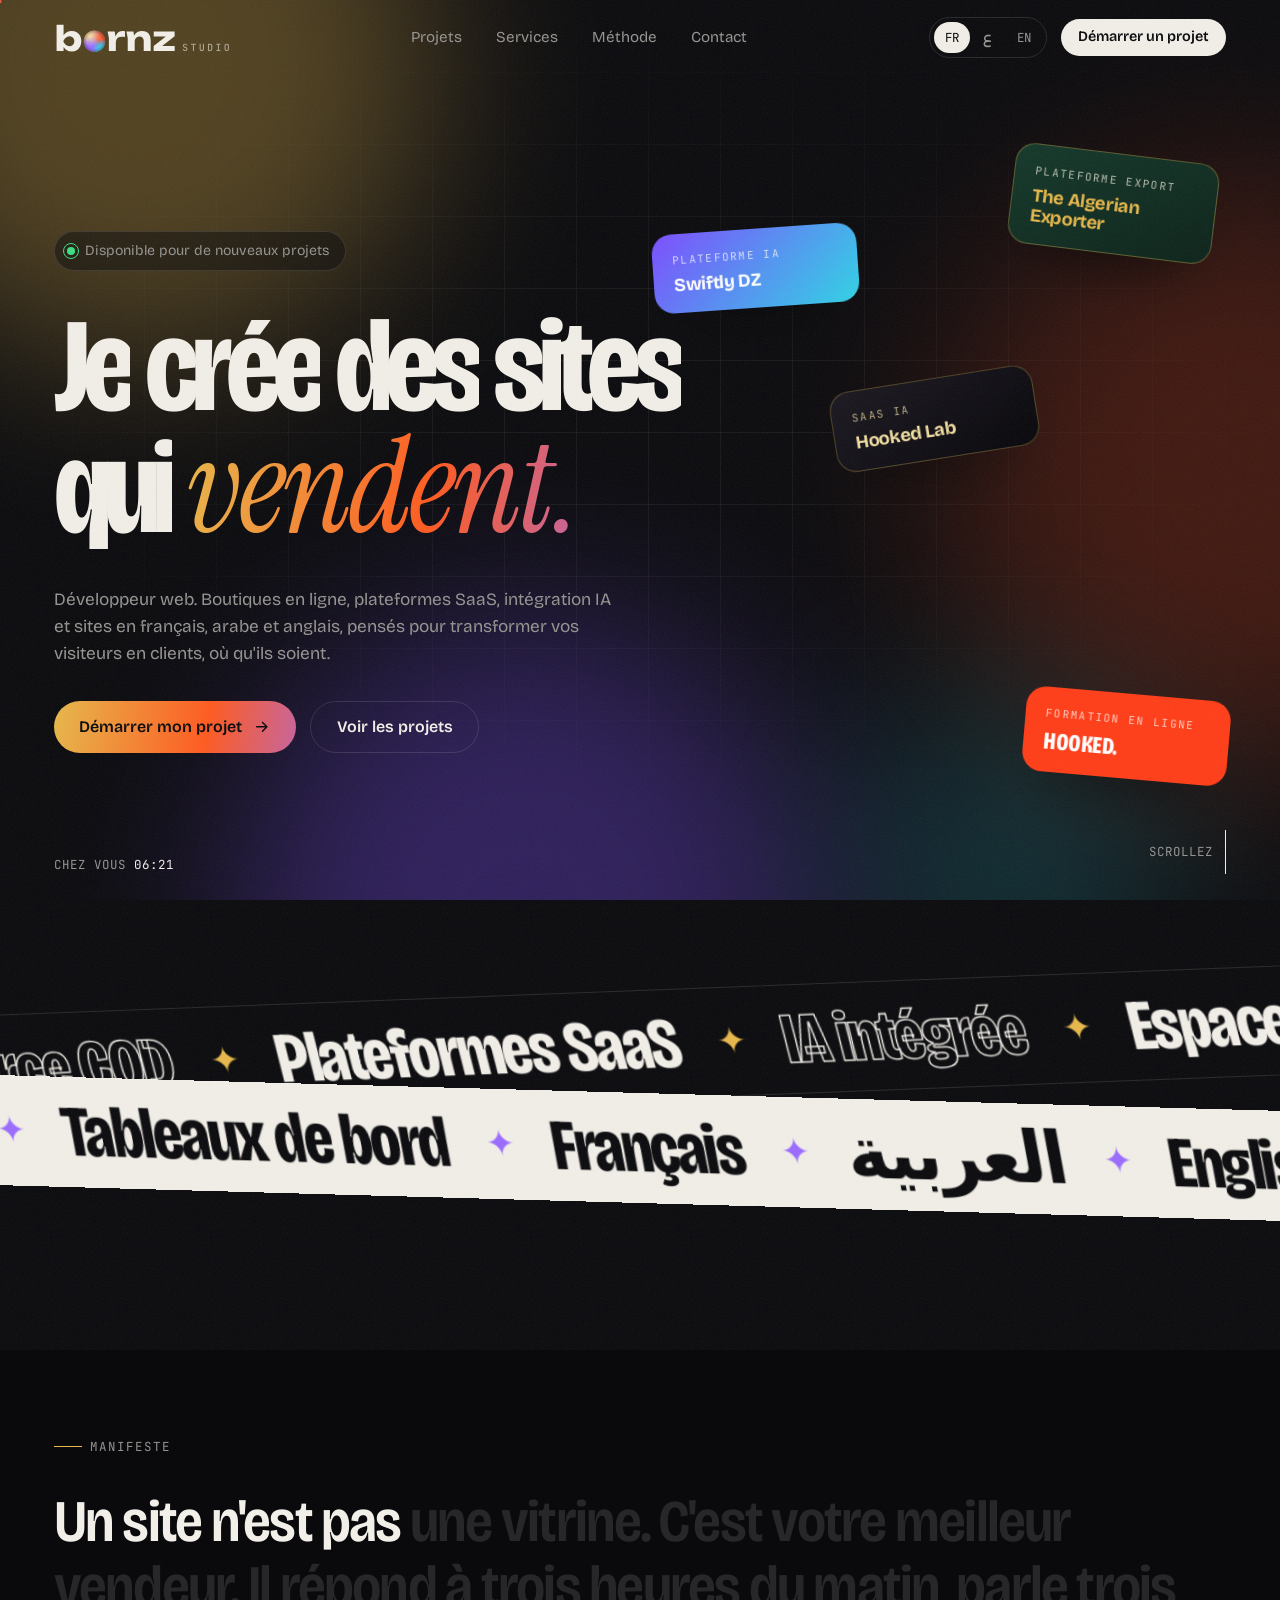
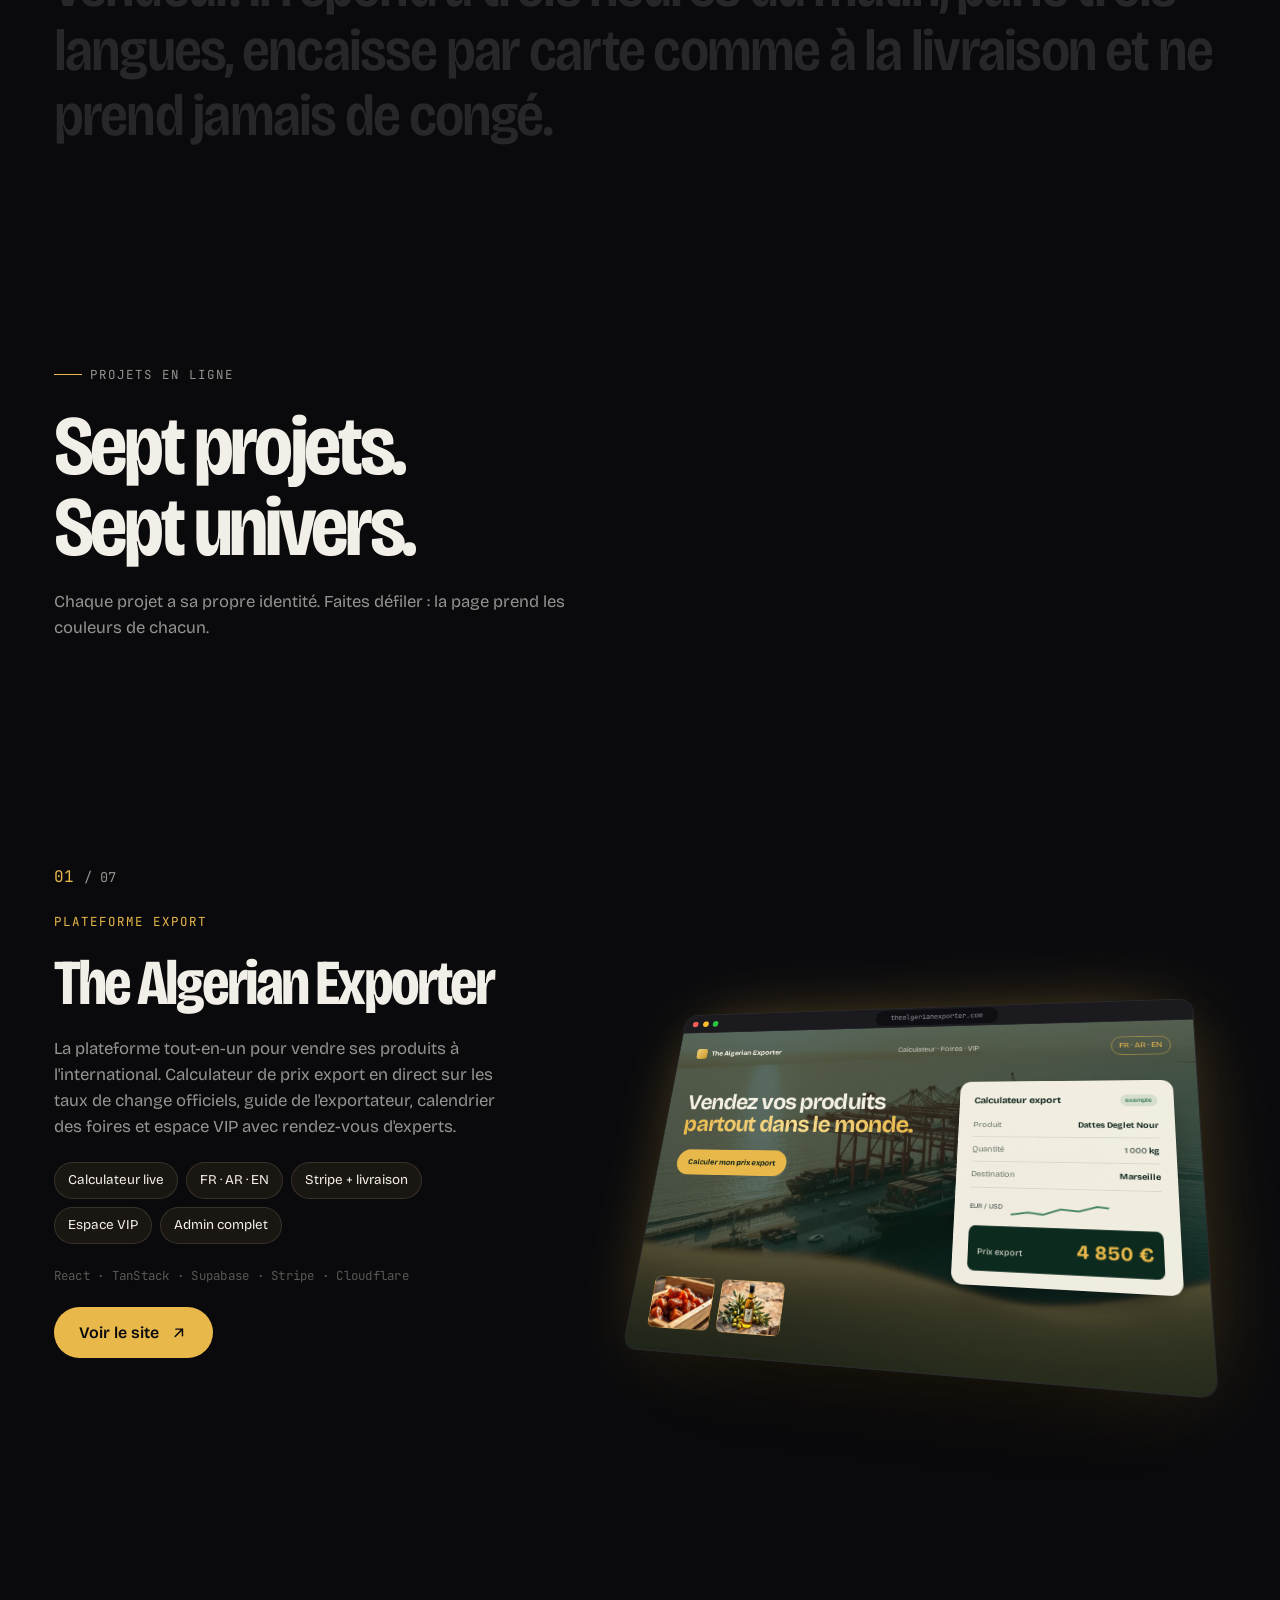
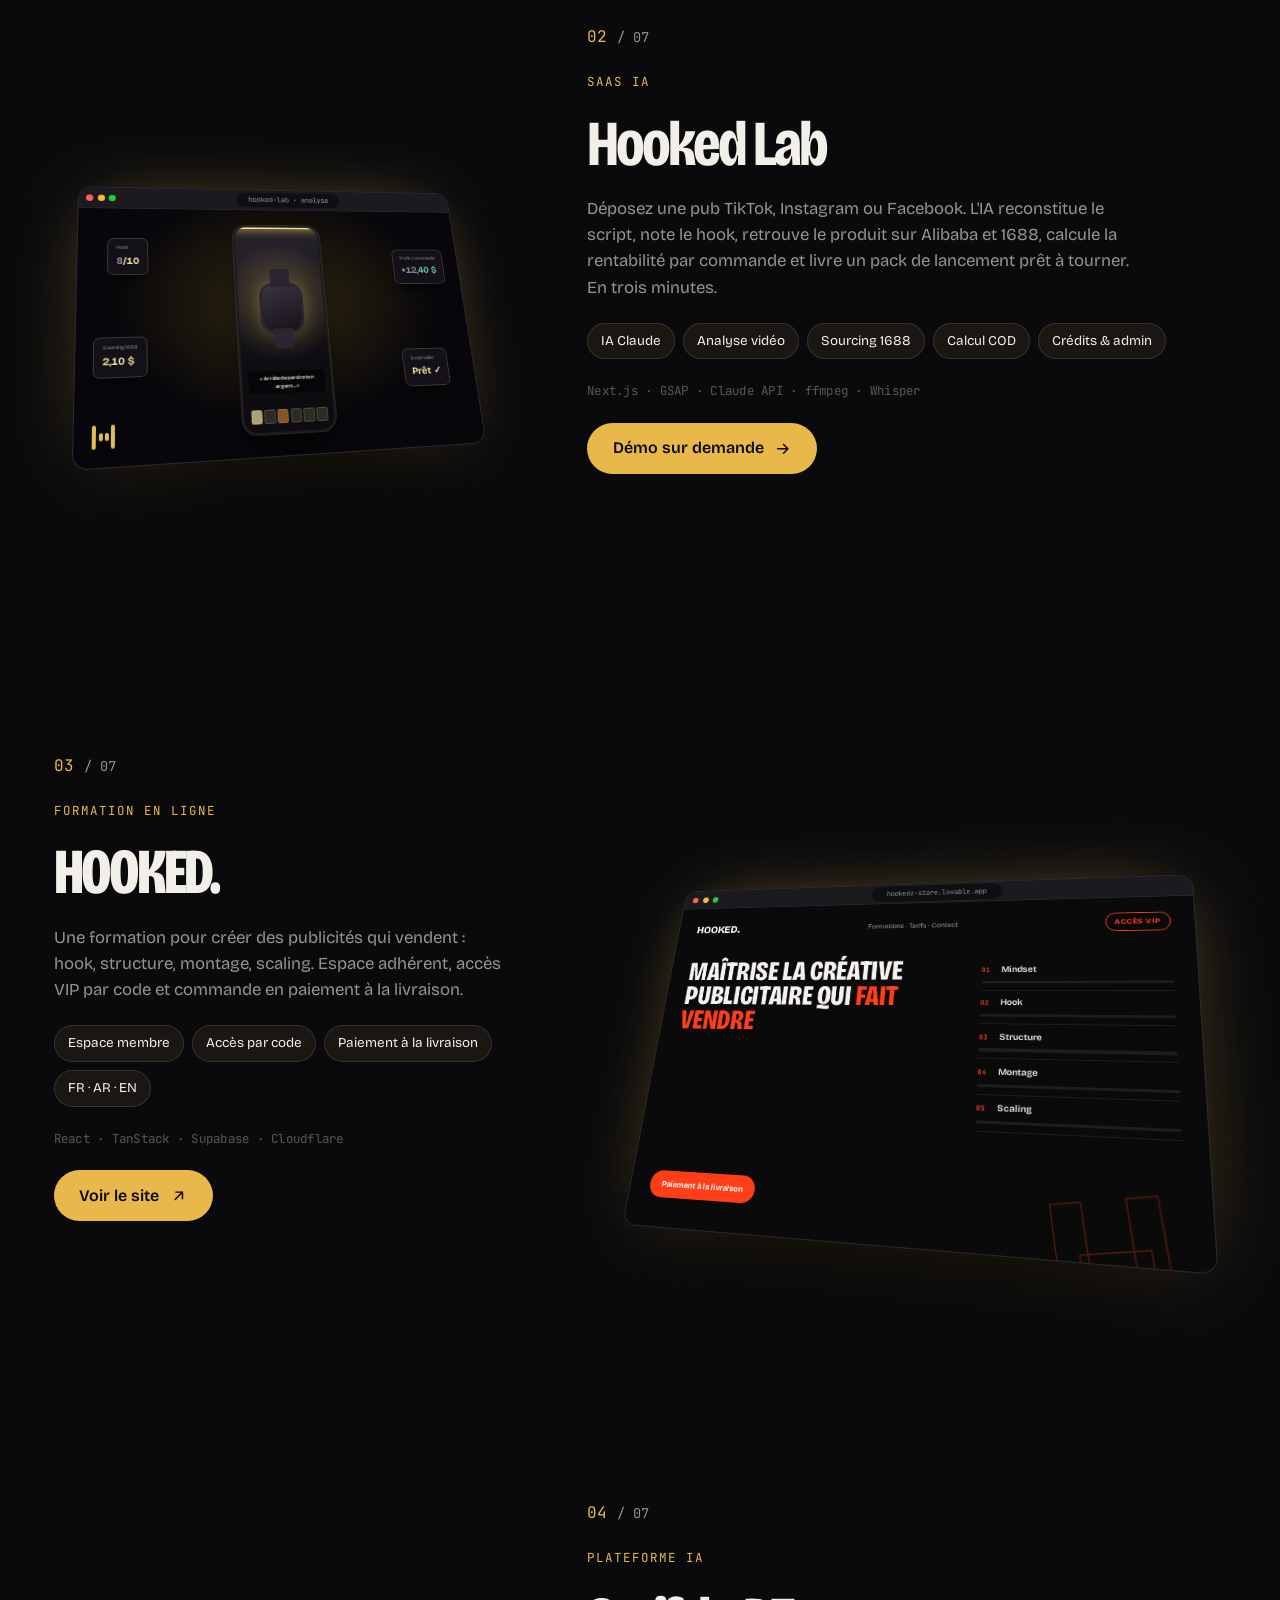
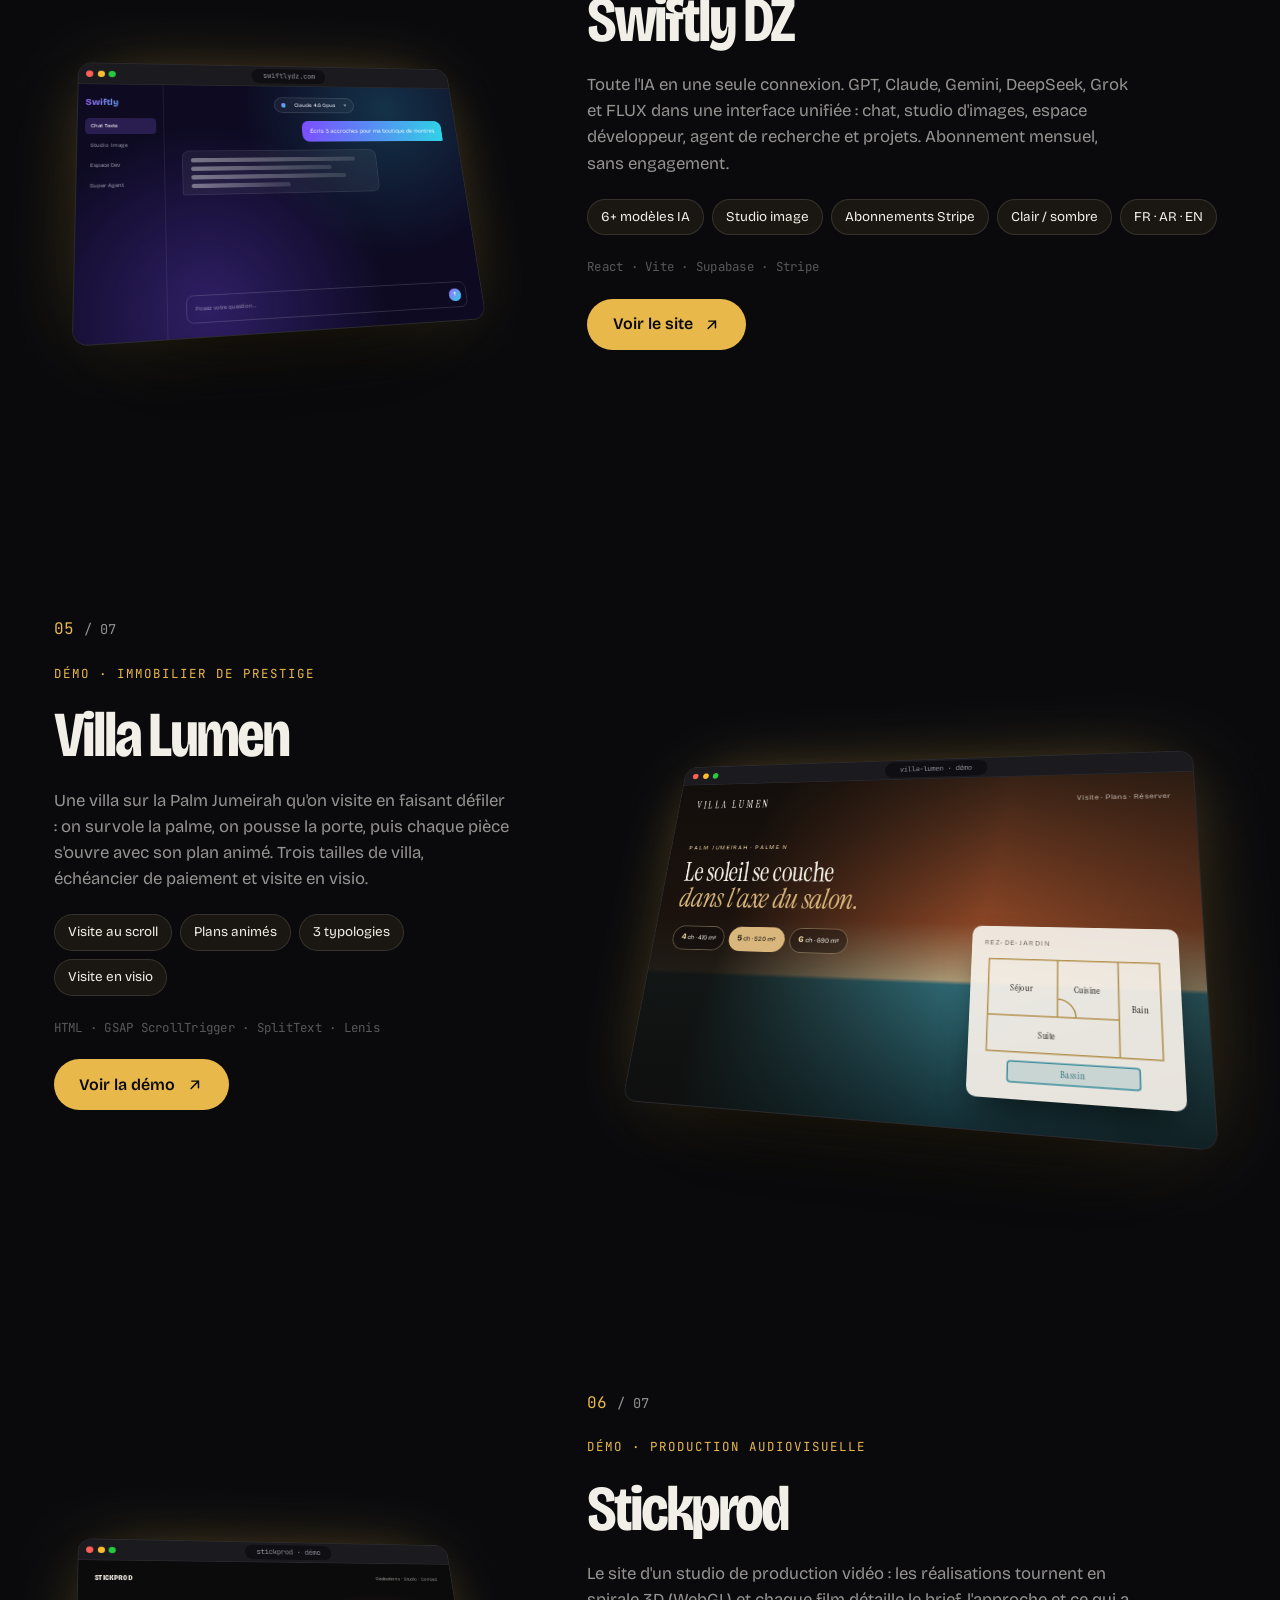
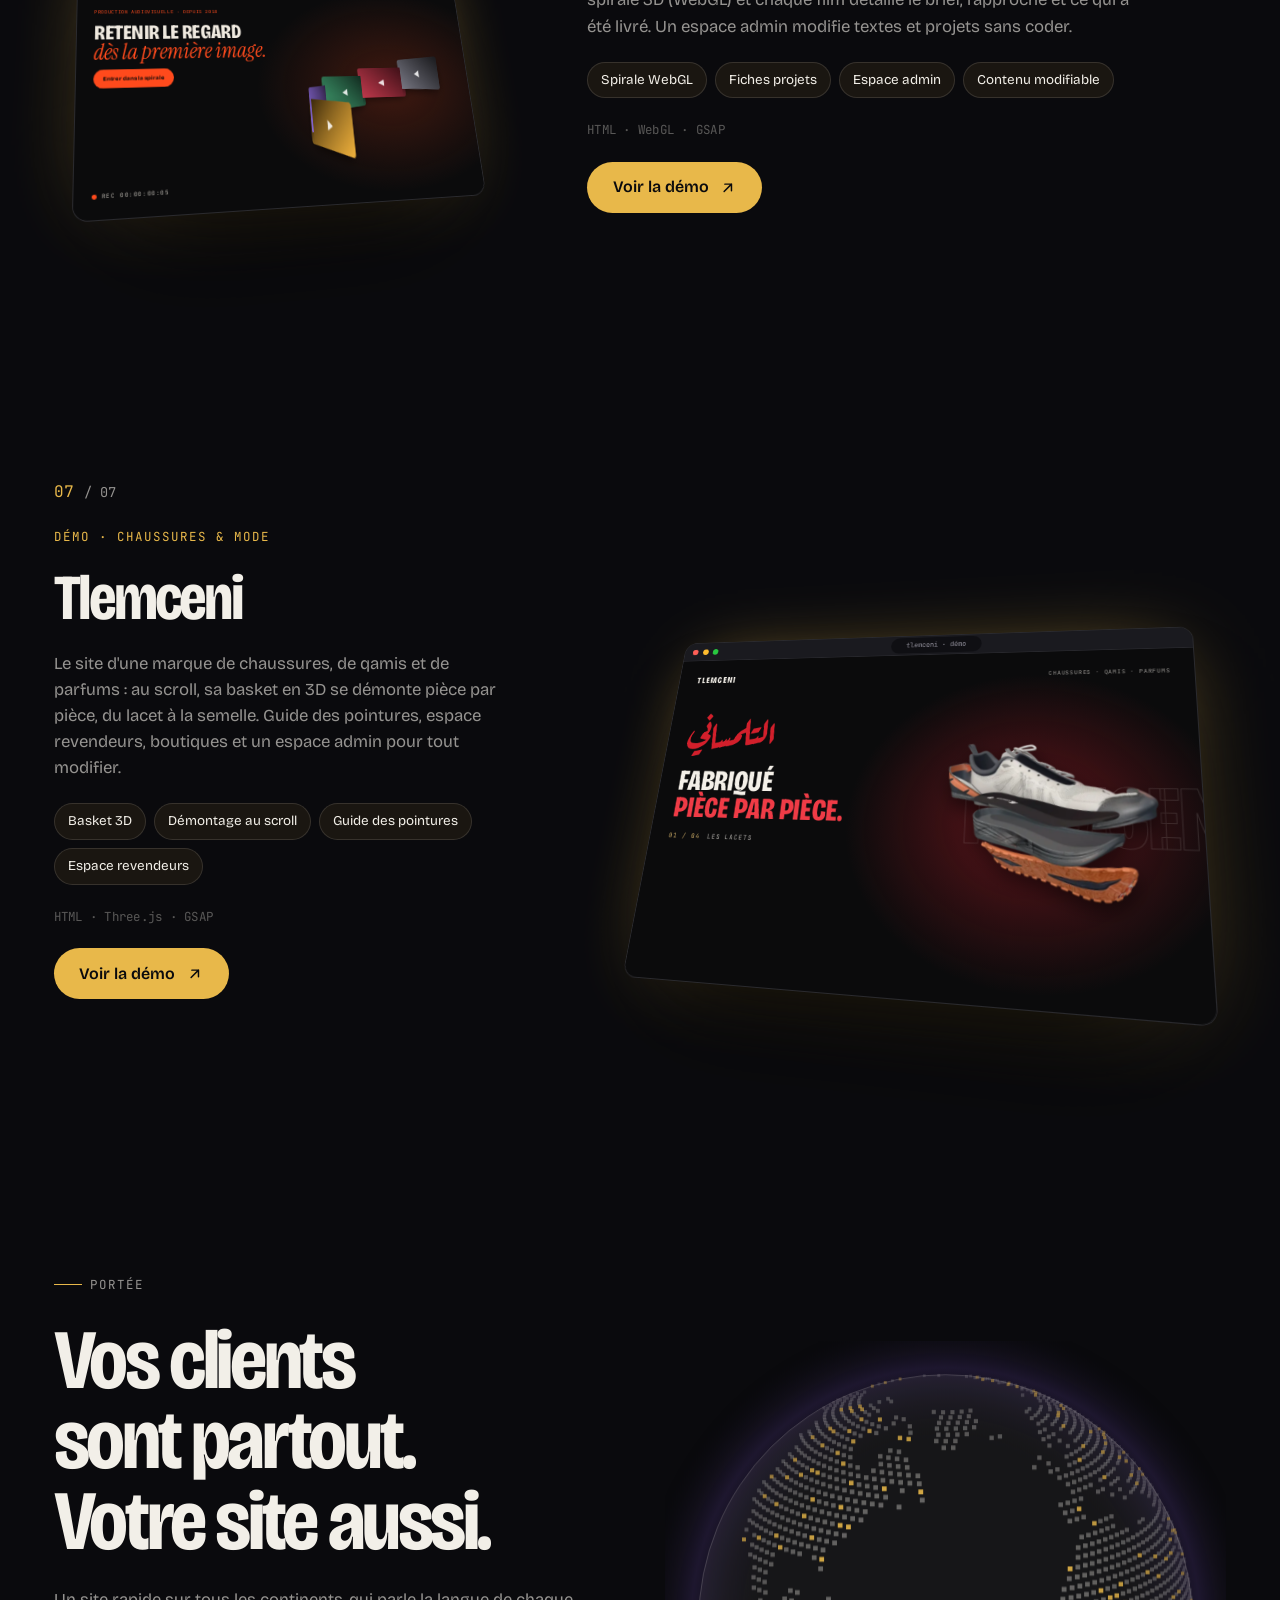
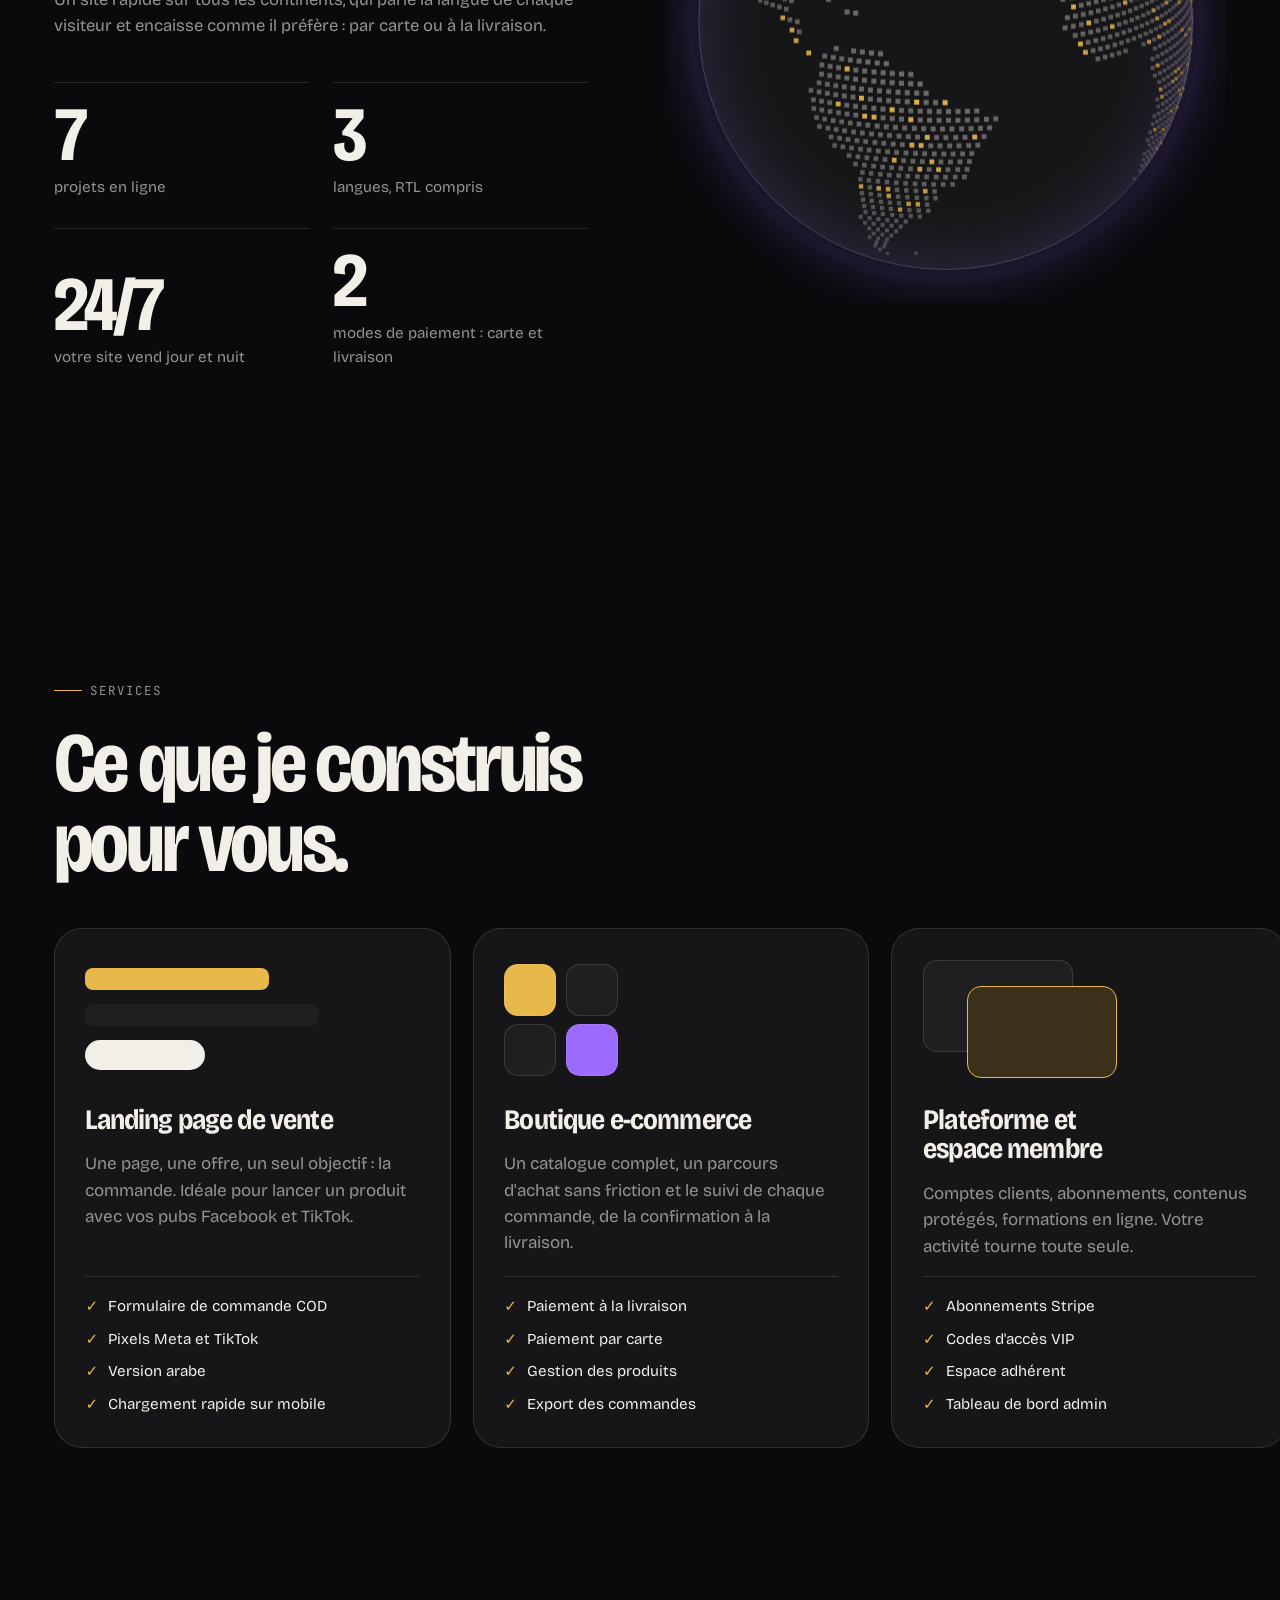
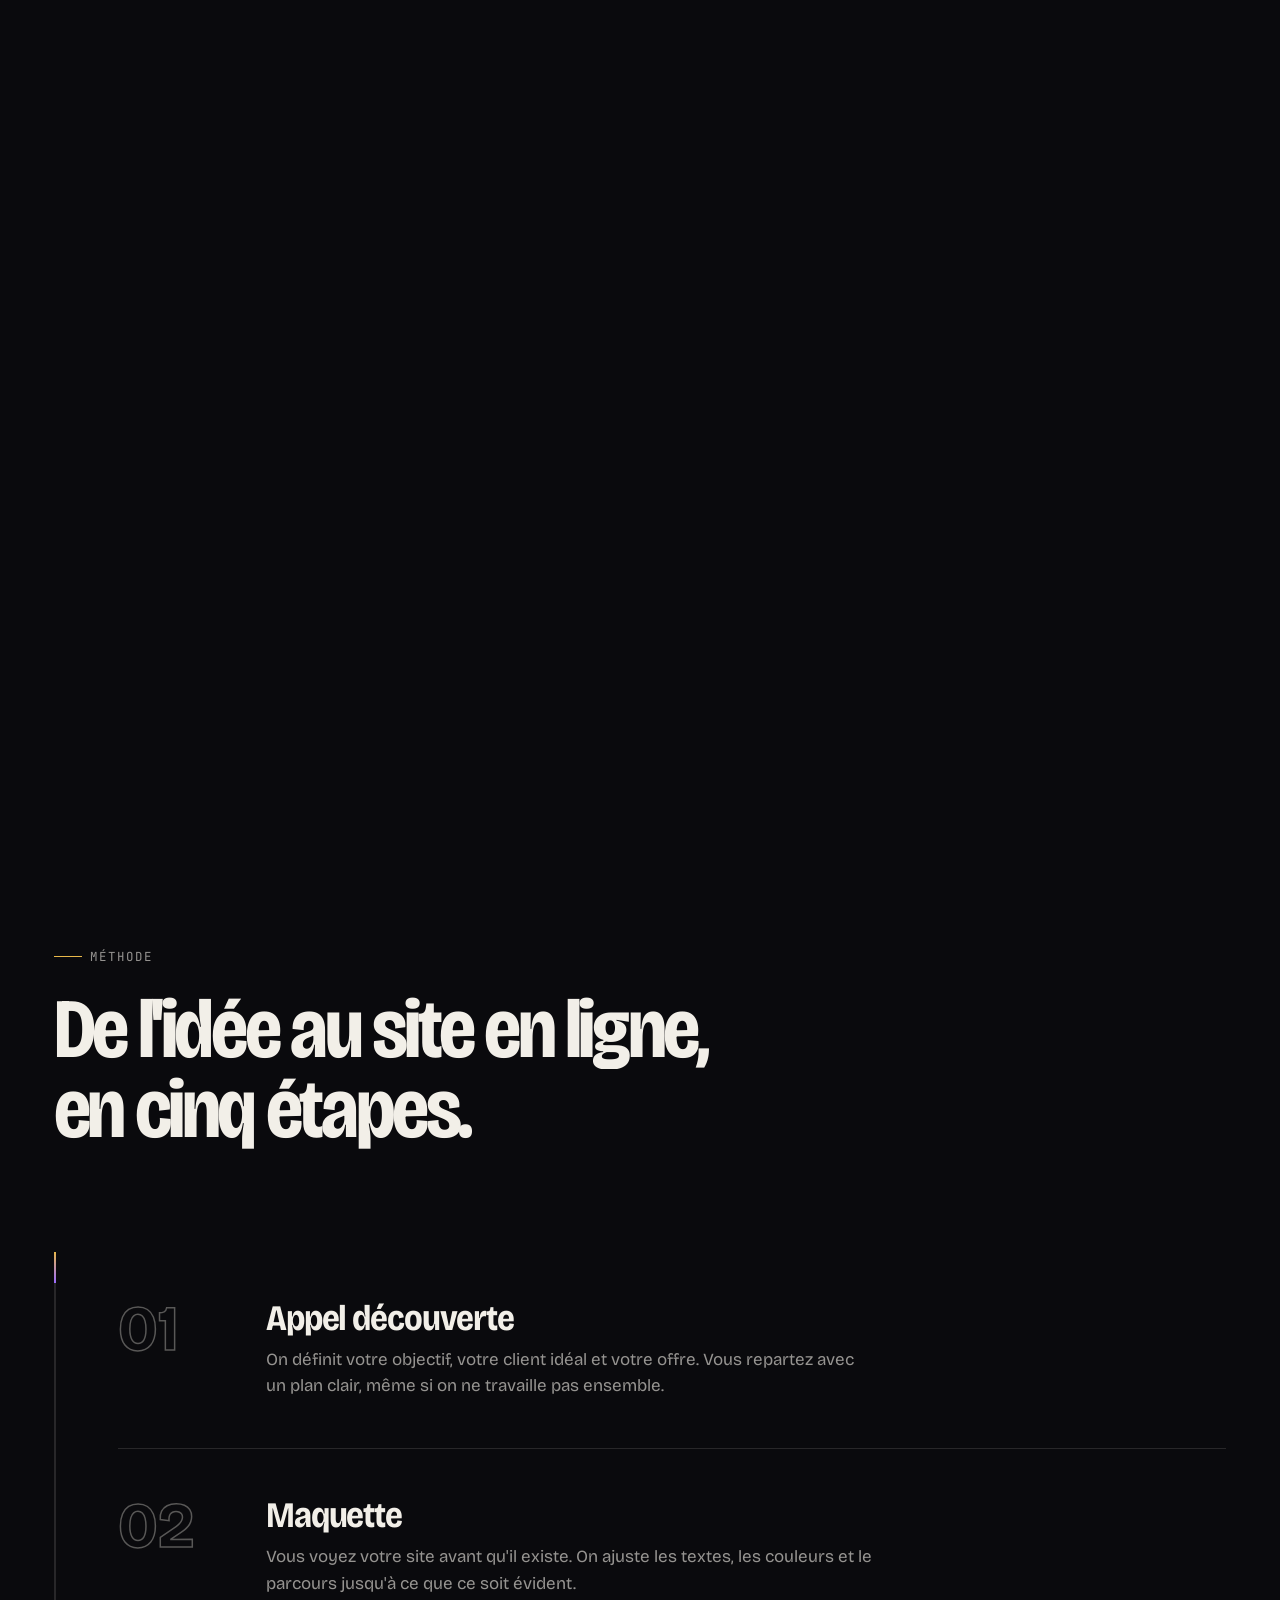
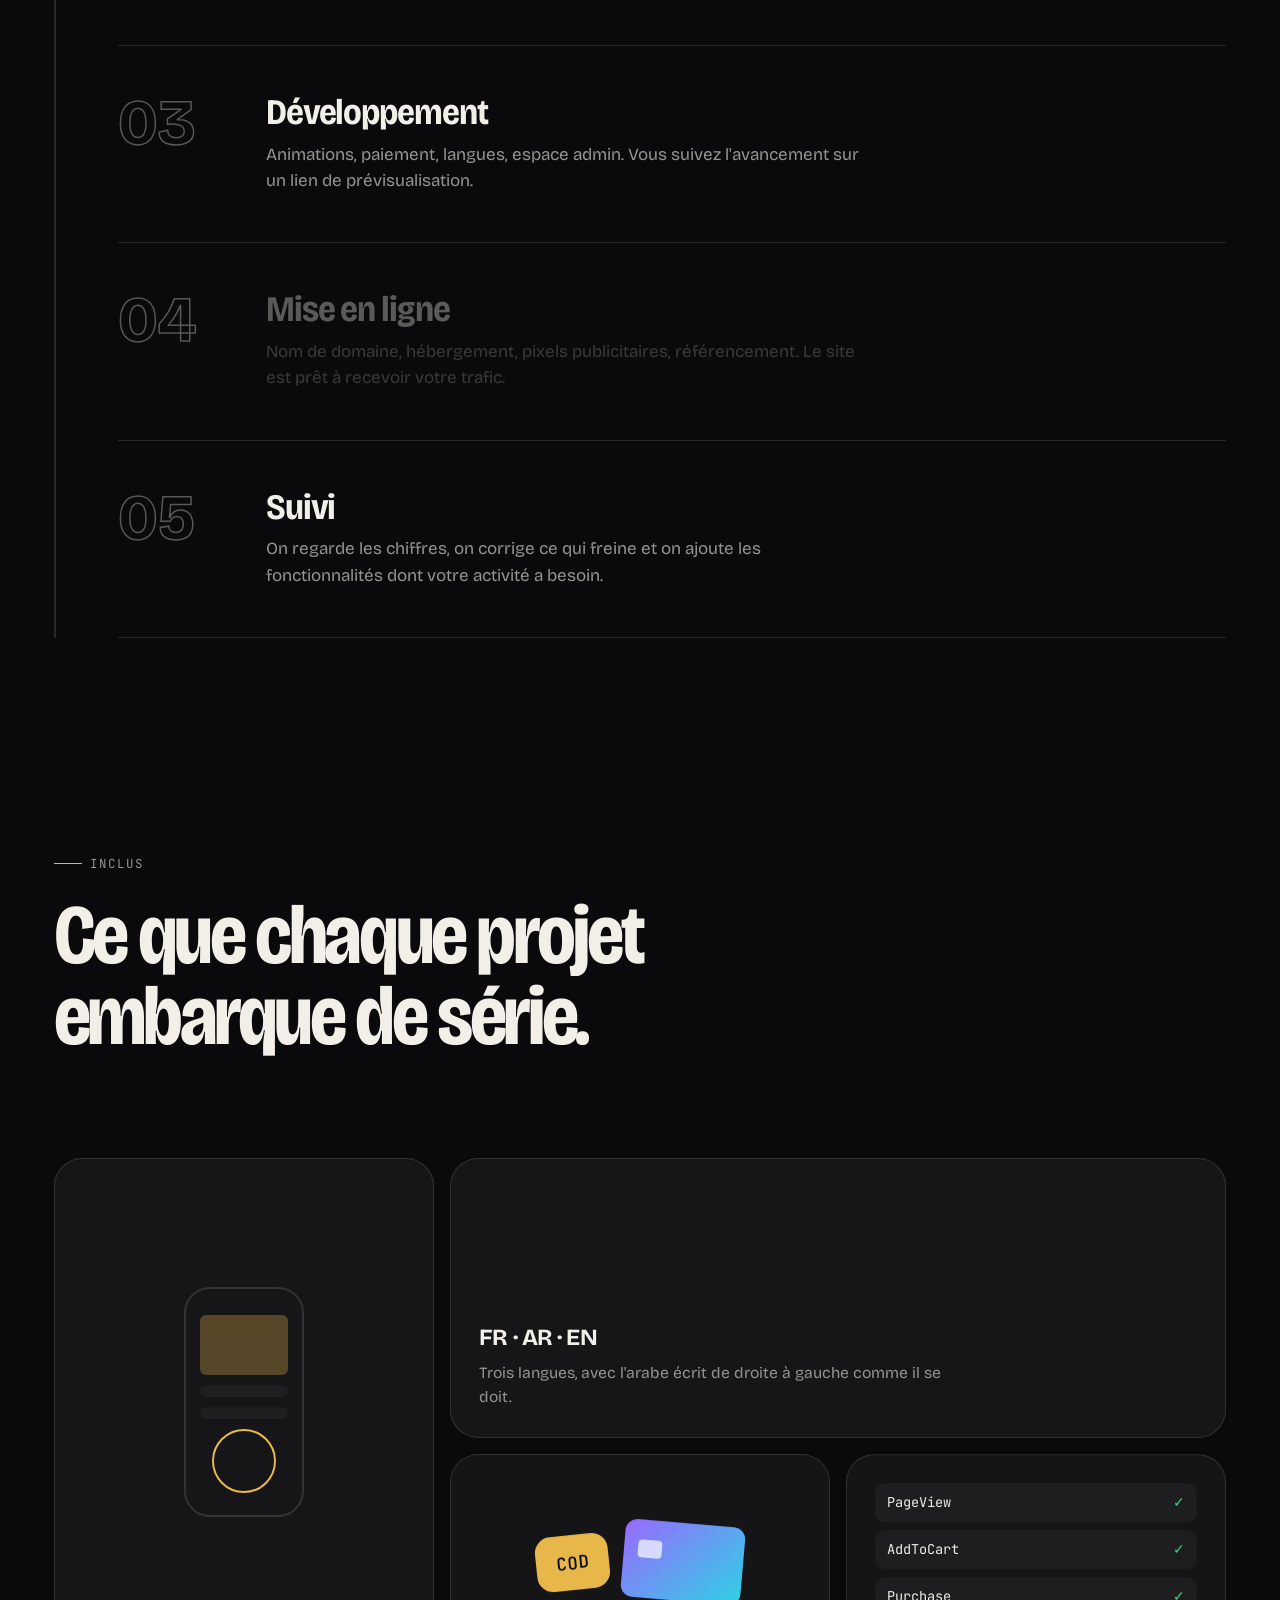
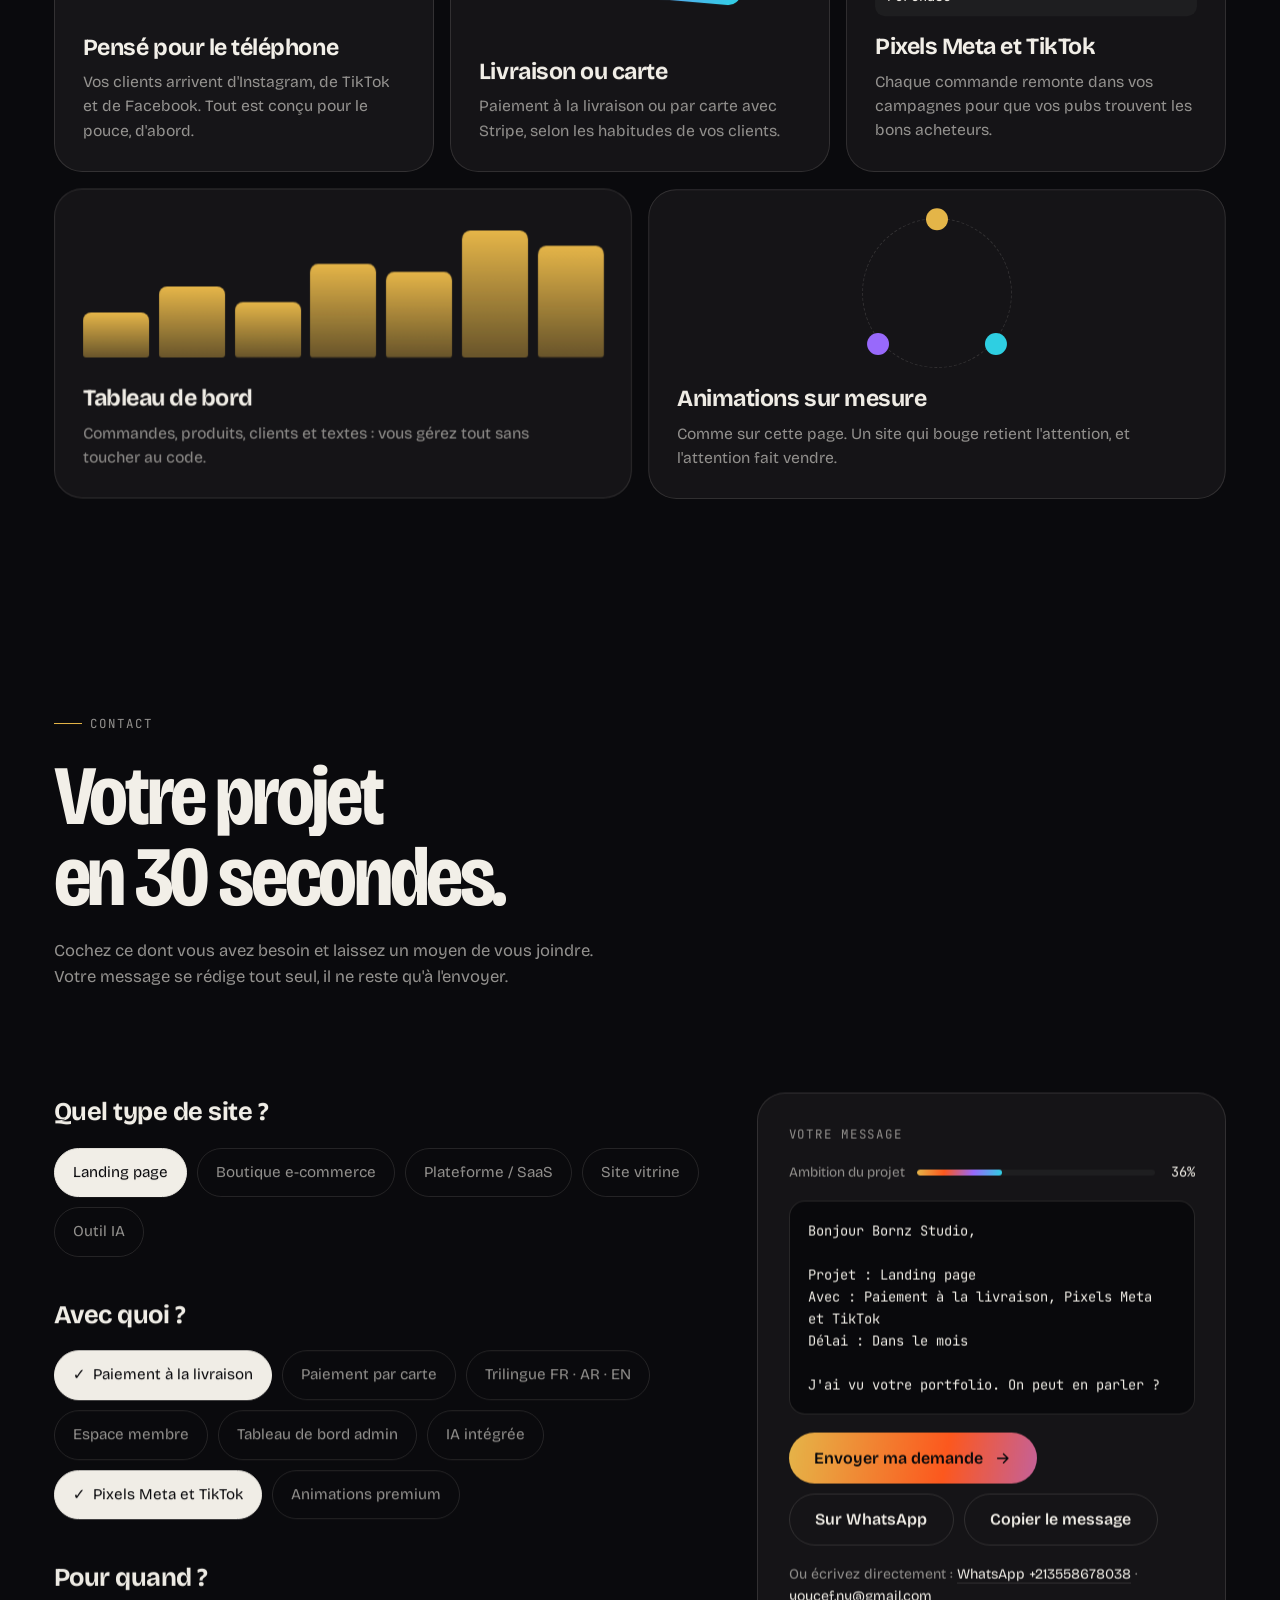
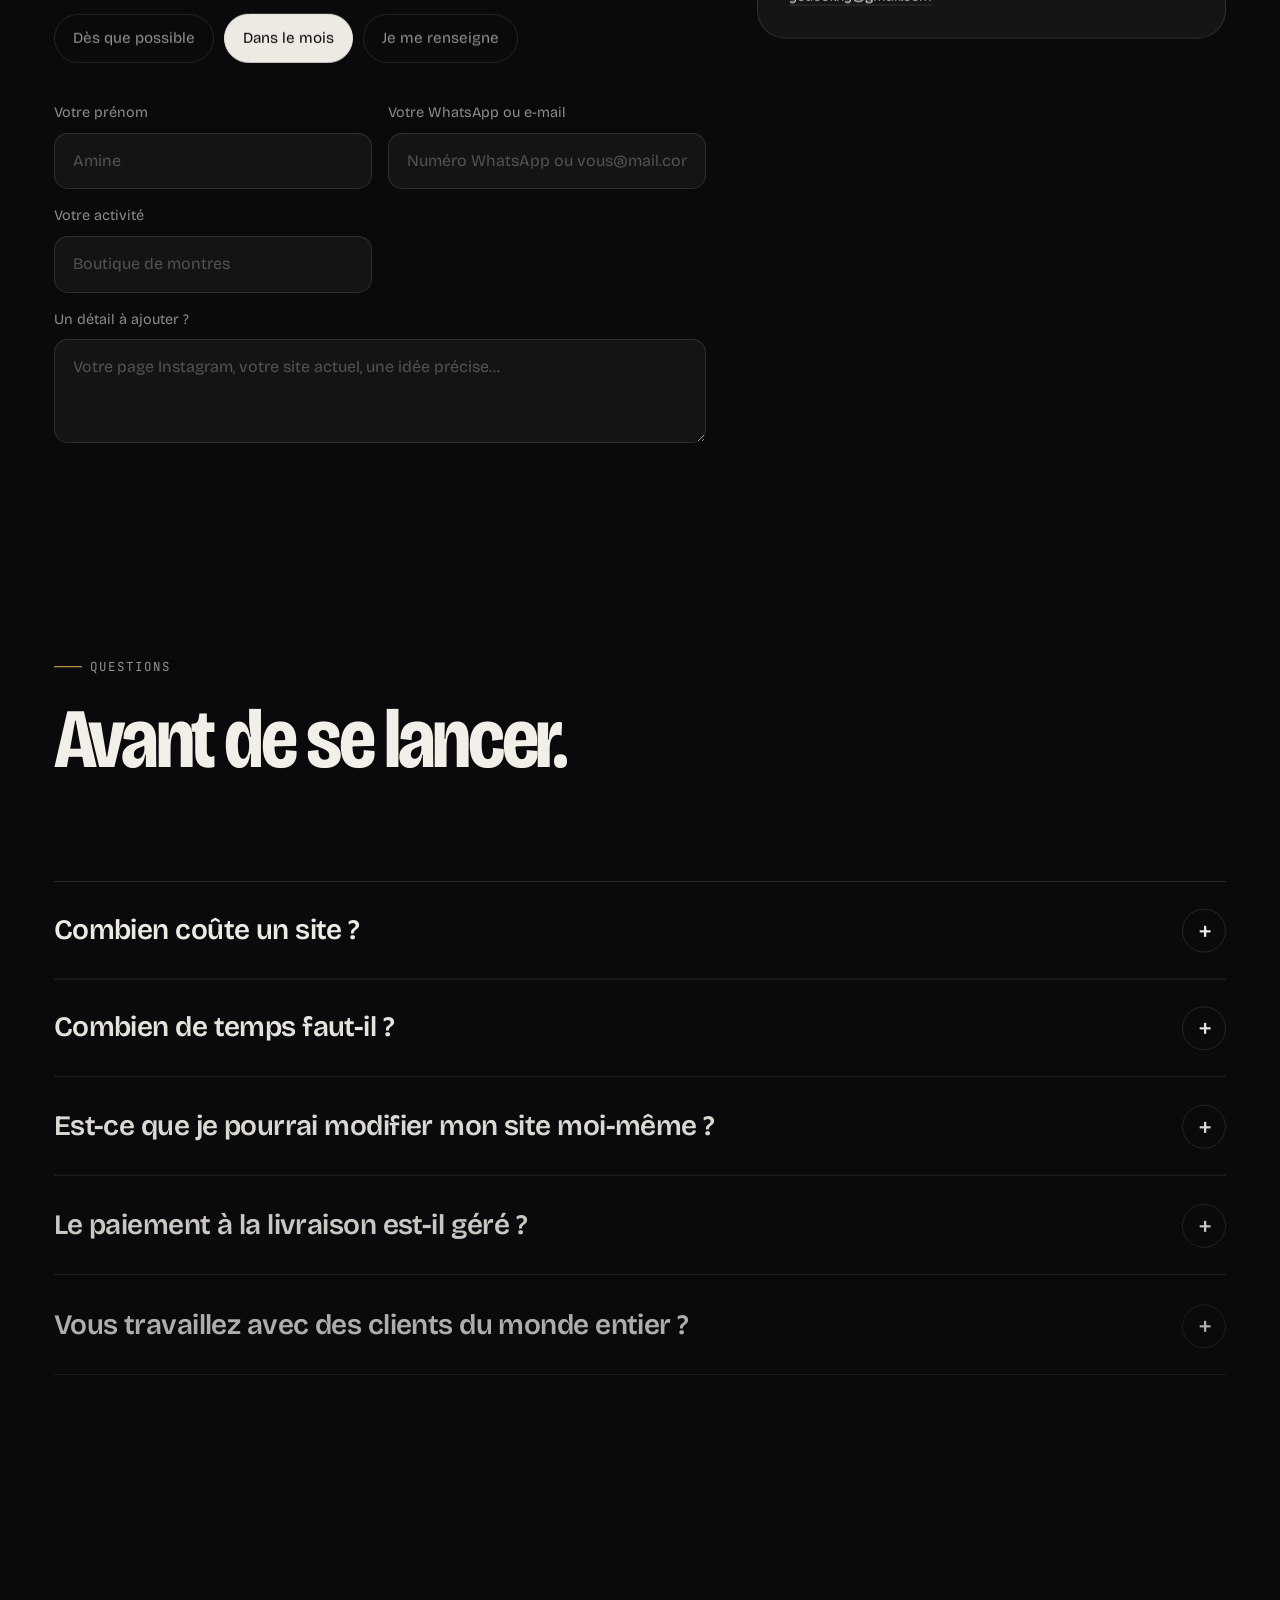
==== commit dd535eaf: "Portfolio : la démo Tlemceni en projet 07 Marque de chaussures, qamis et parfums ; sa démo démonte u" ====
--- a/public/index.html
+++ b/public/index.html
@@ -24,7 +24,7 @@
 <link rel="preconnect" href="https://fonts.googleapis.com">
 <link rel="preconnect" href="https://fonts.gstatic.com" crossorigin>
 <link rel="stylesheet" href="https://fonts.googleapis.com/css2?family=Alexandria:wght@300..800&family=Bricolage+Grotesque:opsz,wdth,wght@12..96,75..100,300..800&family=Instrument+Serif:ital@0;1&family=JetBrains+Mono:wght@400;500&display=swap">
-<link rel="stylesheet" href="assets/css/style.css?v=20260930">
+<link rel="stylesheet" href="assets/css/style.css?v=20261001">
 <script>document.documentElement.classList.add("js");</script>
 </head>
 <body>
@@ -127,14 +127,14 @@
 <section class="projects" id="projets">
   <header class="sec-head">
     <p class="eyebrow" data-i18n="work.eyebrow">Projets en ligne</p>
-    <h2 class="sec-title split-lines" data-i18n="work.title">Six projets.<br>Six univers.</h2>
+    <h2 class="sec-title split-lines" data-i18n="work.title">Sept projets.<br>Sept univers.</h2>
     <p class="sec-lead" data-i18n="work.lead">Chaque projet a sa propre identité. Faites défiler : la page prend les couleurs de chacun.</p>
   </header>
 
   <!-- 01 The Algerian Exporter -->
   <article class="project" id="p-exporter" data-bg="#0c2219" data-fg="#f3efe2" data-accent="#e8b84a" data-accent2="#2f8a5f">
     <div class="project-info">
-      <p class="p-index"><span class="p-num">01</span><span class="p-of">/ 06</span></p>
+      <p class="p-index"><span class="p-num">01</span><span class="p-of">/ 07</span></p>
       <p class="p-cat" data-i18n="p1.cat">Plateforme export</p>
       <h3 class="p-name">The Algerian Exporter</h3>
       <p class="p-desc" data-i18n="p1.desc">La plateforme tout-en-un pour vendre ses produits à l'international. Calculateur de prix export en direct sur les taux de change officiels, guide de l'exportateur, calendrier des foires et espace VIP avec rendez-vous d'experts.</p>
@@ -169,7 +169,7 @@
   <!-- 02 Hooked Lab -->
   <article class="project p-rev" id="p-lab" data-bg="#07060a" data-fg="#f6f2ea" data-accent="#e0be55" data-accent2="#b87333">
     <div class="project-info">
-      <p class="p-index"><span class="p-num">02</span><span class="p-of">/ 06</span></p>
+      <p class="p-index"><span class="p-num">02</span><span class="p-of">/ 07</span></p>
       <p class="p-cat" data-i18n="p2.cat">SaaS IA</p>
       <h3 class="p-name">Hooked Lab</h3>
       <p class="p-desc" data-i18n="p2.desc">Déposez une pub TikTok, Instagram ou Facebook. L'IA reconstitue le script, note le hook, retrouve le produit sur Alibaba et 1688, calcule la rentabilité par commande et livre un pack de lancement prêt à tourner. En trois minutes.</p>
@@ -202,7 +202,7 @@
   <!-- 03 HOOKED. -->
   <article class="project" id="p-hooked" data-bg="#0b0a0a" data-fg="#f5f1ee" data-accent="#ff3d17" data-accent2="#ff8a3d">
     <div class="project-info">
-      <p class="p-index"><span class="p-num">03</span><span class="p-of">/ 06</span></p>
+      <p class="p-index"><span class="p-num">03</span><span class="p-of">/ 07</span></p>
       <p class="p-cat" data-i18n="p3.cat">Formation en ligne</p>
       <h3 class="p-name">HOOKED.</h3>
       <p class="p-desc" data-i18n="p3.desc">Une formation pour créer des publicités qui vendent : hook, structure, montage, scaling. Espace adhérent, accès VIP par code et commande en paiement à la livraison.</p>
@@ -233,7 +233,7 @@
   <!-- 04 Swiftly DZ -->
   <article class="project p-rev" id="p-swiftly" data-bg="#0d0a22" data-fg="#f1f0fb" data-accent="#9b6bff" data-accent2="#2fd3e6">
     <div class="project-info">
-      <p class="p-index"><span class="p-num">04</span><span class="p-of">/ 06</span></p>
+      <p class="p-index"><span class="p-num">04</span><span class="p-of">/ 07</span></p>
       <p class="p-cat" data-i18n="p4.cat">Plateforme IA</p>
       <h3 class="p-name">Swiftly DZ</h3>
       <p class="p-desc" data-i18n="p4.desc">Toute l'IA en une seule connexion. GPT, Claude, Gemini, DeepSeek, Grok et FLUX dans une interface unifiée : chat, studio d'images, espace développeur, agent de recherche et projets. Abonnement mensuel, sans engagement.</p>
@@ -268,7 +268,7 @@
   <!-- 05 Villa Lumen (demo) -->
   <article class="project" id="p-villa" data-bg="#0e0c0a" data-fg="#f5f0e8" data-accent="#d9b77c" data-accent2="#3d8e9d">
     <div class="project-info">
-      <p class="p-index"><span class="p-num">05</span><span class="p-of">/ 06</span></p>
+      <p class="p-index"><span class="p-num">05</span><span class="p-of">/ 07</span></p>
       <p class="p-cat" data-i18n="p5.cat">Démo · Immobilier de prestige</p>
       <h3 class="p-name">Villa Lumen</h3>
       <p class="p-desc" data-i18n="p5.desc">Une villa sur la Palm Jumeirah qu'on visite en faisant défiler : on survole la palme, on pousse la porte, puis chaque pièce s'ouvre avec son plan animé. Trois tailles de villa, échéancier de paiement et visite en visio.</p>
@@ -308,7 +308,7 @@
   <!-- 06 Stickprod (demo) -->
   <article class="project p-rev" id="p-stick" data-bg="#0b0b0c" data-fg="#efe9df" data-accent="#ff4a1c" data-accent2="#ffb38a">
     <div class="project-info">
-      <p class="p-index"><span class="p-num">06</span><span class="p-of">/ 06</span></p>
+      <p class="p-index"><span class="p-num">06</span><span class="p-of">/ 07</span></p>
       <p class="p-cat" data-i18n="p6.cat">Démo · Production audiovisuelle</p>
       <h3 class="p-name">Stickprod</h3>
       <p class="p-desc" data-i18n="p6.desc">Le site d'un studio de production vidéo : les réalisations tournent en spirale 3D (WebGL) et chaque film détaille le brief, l'approche et ce qui a été livré. Un espace admin modifie textes et projets sans coder.</p>
@@ -337,6 +337,38 @@
       </div>
     </a>
   </article>
+  <!-- 07 Tlemceni (demo) -->
+  <article class="project" id="p-tlem" data-bg="#0d0809" data-fg="#f3efe8" data-accent="#ef3b46" data-accent2="#d8b56a">
+    <div class="project-info">
+      <p class="p-index"><span class="p-num">07</span><span class="p-of">/ 07</span></p>
+      <p class="p-cat" data-i18n="p7.cat">Démo · Chaussures &amp; mode</p>
+      <h3 class="p-name">Tlemceni</h3>
+      <p class="p-desc" data-i18n="p7.desc">Le site d'une marque de chaussures, de qamis et de parfums : au scroll, sa basket en 3D se démonte pièce par pièce, du lacet à la semelle. Guide des pointures, espace revendeurs, boutiques et un espace admin pour tout modifier.</p>
+      <ul class="p-chips" data-i18n="p7.chips"><li>Basket 3D</li><li>Démontage au scroll</li><li>Guide des pointures</li><li>Espace revendeurs</li></ul>
+      <p class="p-stack">HTML · Three.js · GSAP</p>
+      <a class="btn btn-accent magnetic" href="https://demos.bornzstudio.com/tlemceni/" target="_blank" rel="noopener"><span data-i18n="p.try">Voir la démo</span><svg viewBox="0 0 24 24" aria-hidden="true"><path d="M7 17 17 7M8 7h9v9"/></svg></a>
+    </div>
+    <a class="project-visual" href="https://demos.bornzstudio.com/tlemceni/" target="_blank" rel="noopener" data-cursor="visit" aria-label="Ouvrir la démo Tlemceni">
+      <div class="browser">
+        <div class="b-bar"><i></i><i></i><i></i><span class="b-url">tlemceni · démo</span></div>
+        <div class="b-body mock-tlem">
+          <p class="tl-bg" aria-hidden="true">TLEMCENI</p>
+          <div class="tl-nav"><b>TLEMCENI</b><span>Chaussures · Qamis · Parfums</span></div>
+          <div class="tl-hero">
+            <svg class="tl-ar" viewBox="-4.5 -99.9 243.5 122.8" aria-hidden="true"><path d="M38.4 14.8 44.1 3.5Q44.6 2.7 44.1 2.15Q43.6 1.6 42.9 1.8Q38.4 2.7 33.85 3.55Q29.3 4.4 24.6 5.2Q24.4 5.3 24.1 5.45Q23.8 5.6 23.7 5.8L18.1 17.2Q17.7 17.9 18.15 18.45Q18.6 19 19.3 18.9Q23.9 18.1 28.45 17.2Q33 16.3 37.6 15.5Q38.2 15.2 38.4 14.8ZM7.1 -25.8Q7.1 -28.8 8.1 -31.8Q8.5 -32.9 8.85 -33.85Q9.2 -34.8 9.6 -35.8Q10.8 -38.7 12.35 -41.4Q13.9 -44.1 15.1 -46.8H15Q15.4 -47.8 15.3 -48.4Q14.9 -49.5 13.85 -49.2Q12.8 -48.9 12.3 -48.4Q10.8 -46.3 9.25 -43.85Q7.7 -41.4 6.3 -38.8Q5.5 -37.3 4.7 -35.75Q3.9 -34.2 3.2 -32.5Q1.8 -29 0.65 -25.25Q-0.5 -21.5 -0.5 -16.7Q-0.5 -16.2 -0.5 -15.6Q-0.5 -15 -0.5 -14.5Q-0.2 -8.1 4.6 -4.05Q9.4 0 16.9 0Q25.2 0 32.6 -3.05Q40 -6.1 45.4 -9.8Q49.1 -12.4 51.5 -15.05Q53.9 -17.7 55.85 -20.75Q57.8 -23.8 59.8 -27.6V-27.5L60.4 -28.7Q61 -29.8 61.5 -31.35Q62 -32.9 61.95 -34.4Q61.9 -35.9 60.6 -37Q58.8 -38.4 56.3 -39.25Q53.8 -40.1 51.2 -40.7L41.2 -43.1Q40.8 -43.2 40.4 -42.95Q40 -42.7 39.8 -42.5Q38.4 -40 37 -37.1Q35.6 -34.2 34.5 -31.5Q33.3 -28.7 35.4 -28.1L38.9 -27.3Q42.1 -26.7 45.05 -26Q48 -25.3 50.8 -24.3L51 -24.2Q46.2 -21.6 41 -19.35Q35.8 -17.1 29.6 -16Q27.7 -15.7 25.9 -15.5Q24.1 -15.3 22.2 -15.3Q18 -15.3 14.6 -16.3Q11.2 -17.3 9.15 -19.6Q7.1 -21.9 7.1 -25.8ZM59.7 -89.3 53.1 -95.6Q52.7 -96 52.15 -95.9Q51.6 -95.8 51.3 -95.4Q49.4 -92.9 47.45 -90.5Q45.5 -88.1 43.5 -85.6Q42.9 -84.8 43.6 -84.1L50.3 -77.8Q50.7 -77.4 51.2 -77.45Q51.7 -77.5 52 -77.9Q53 -79.1 53.45 -79.75Q53.9 -80.4 54.4 -81Q54.9 -81.6 55.9 -82.8Q56.9 -84 57.9 -85.2Q58.9 -86.4 59.9 -87.7Q60.4 -88.6 59.7 -89.3ZM42.7 -45.4Q42.6 -45.4 42.35 -45.15Q42.1 -44.9 42 -44.8L41.3 -43.2Q41 -42.6 41.35 -42.15Q41.7 -41.7 42.1 -41.5L51.5 -39.1Q51.9 -39 52.25 -39.2Q52.6 -39.4 52.7 -39.6Q54.1 -41.6 55.7 -44.3Q57.3 -47 58.1 -49.5Q59.8 -54 59.8 -59.1Q60 -68.4 54.1 -74.1Q53.7 -74.6 53.15 -74.45Q52.6 -74.3 52.3 -73.8L46.1 -63Q45.7 -62.4 46.1 -61.8Q49 -57.6 50 -54.5Q50.4 -53.5 50.65 -52.7Q50.9 -51.9 51 -51.1L51.4 -49.4Q49.7 -48 47.35 -47.1Q45 -46.2 42.7 -45.4ZM65.9 -56.5 69.8 -1.1Q69.8 -0.1 70.7 0Q71.6 0.1 72 -0.6L78.1 -12.4L74.4 -67.7Q74.3 -68.5 73.45 -68.7Q72.6 -68.9 72.2 -68.1ZM101.6 -6.2Q102.7 -6.2 104.05 -6.65Q105.4 -7.1 107.2 -7.8Q109 -8.7 110.25 -9.55Q111.5 -10.4 112.2 -11.3Q114.6 -14.5 115.75 -19.05Q116.9 -23.6 117.4 -28.8Q117.4 -29.4 117 -29.8Q116.5 -30.3 116.2 -30.4Q115.9 -30.5 115.2 -29.9Q114.6 -29.5 114.5 -28.7H114.6Q113.9 -26.1 112.45 -24.5Q111 -22.9 108.4 -22.1Q108.5 -22.8 108.55 -23.5Q108.6 -24.2 108.6 -24.9V-25.9Q108.5 -26.5 108.25 -26.85Q108 -27.2 107.2 -27.2Q106.2 -27.2 105.7 -26.2Q105.2 -25.2 104.85 -24.05Q104.5 -22.9 103.8 -22.4Q102.6 -21.4 100.95 -20.5Q99.3 -19.6 97.4 -19.4Q97.5 -19.9 97.55 -20.4Q97.6 -20.9 97.6 -21.4V-22L97.4 -23Q97.3 -23.5 96.95 -24Q96.6 -24.5 96 -24.5Q95.6 -24.5 95.3 -24.15Q95 -23.8 94.8 -23.5Q93.5 -19.2 87 -17.8Q84.1 -17.3 81.45 -16.8Q78.8 -16.3 76.1 -15.9H76.3L76 -15.8Q75.7 -15.8 75.35 -15.5Q75 -15.2 74.9 -15L69.9 -1.6Q69.6 -0.9 70.1 -0.35Q70.6 0.2 71.3 0Q72.7 -0.5 74.25 -0.95Q75.8 -1.4 77.1 -1.8Q80.2 -2.5 83.6 -3.3Q87 -4.1 89.7 -5.1Q90.4 -3.8 92.5 -3.8Q93.2 -3.8 94.2 -4.1Q96.1 -4.6 97.4 -5.2Q98.7 -5.8 100.3 -6.5Q100.6 -6.2 101.6 -6.2ZM131.1 -32.8 127.7 -25.1Q123.9 -24 119.95 -23.15Q116 -22.3 111.6 -21.8Q110.8 -21.6 110.6 -20.8L108.5 -8.4Q108.4 -7.7 108.8 -7.3Q109.2 -6.9 109.9 -7L113.7 -8Q115 -8.3 116.25 -8.6Q117.5 -8.9 118.7 -9.2Q124.3 -10.6 129.4 -12.55Q134.5 -14.5 138.5 -17.4Q140.8 -19.1 142.8 -21.55Q144.8 -24 145.9 -26Q147.1 -28.2 148.3 -34Q149 -37 147.15 -38.15Q145.3 -39.3 142.4 -39.3Q142 -39.3 141.85 -39.3Q141.7 -39.3 141.3 -39.3Q138.6 -39.3 136.9 -38.8Q134.8 -38.7 133.4 -36.7Q132 -34.7 131.1 -32.8ZM140.8 -45.7Q137 -42.7 134.45 -38.35Q131.9 -34 130.2 -28.6Q129.3 -25.7 131.4 -25.4Q132.5 -25.3 133.6 -26.7Q136.2 -30.9 138.7 -33.65Q141.2 -36.4 143.4 -37.7Q146.6 -39.5 150.25 -41Q153.9 -42.5 158.1 -43.9L160.9 -11.7Q161 -10.9 161.8 -10.65Q162.6 -10.4 163.1 -11.1L170.4 -21.1L165.6 -79.6Q165.5 -80.4 164.65 -80.65Q163.8 -80.9 163.4 -80.1L156.1 -68.1L157 -55.9Q152.4 -53.6 148.4 -51.1Q144.4 -48.6 140.8 -45.7ZM192 -45.1 197.7 -56.4Q198.2 -57.2 197.7 -57.75Q197.2 -58.3 196.5 -58.1Q192 -57.2 187.45 -56.35Q182.9 -55.5 178.2 -54.7Q178 -54.6 177.7 -54.45Q177.4 -54.3 177.3 -54.1L171.7 -42.7Q171.3 -42 171.75 -41.45Q172.2 -40.9 172.9 -41Q177.5 -41.8 182.05 -42.7Q186.6 -43.6 191.2 -44.4Q191.8 -44.7 192 -45.1ZM183.4 -12.9H183.5Q183.9 -12.9 184.3 -13.3Q187 -16.2 188.9 -19.75Q190.8 -23.3 192.3 -27.3Q192.8 -28.7 193.3 -29.85Q193.8 -31 193.8 -32.6Q193.8 -34.3 192.5 -34.3Q191.5 -34.3 191 -33.4Q189.7 -30.6 187.4 -29.2Q186.4 -28.7 184.45 -28.1Q182.5 -27.5 179.8 -27Q174.4 -26 165.5 -25.2Q164.6 -25 164.4 -24.2L162.4 -12Q162.3 -11.4 162.65 -10.95Q163 -10.5 163.6 -10.6Q168.3 -11.1 173.2 -11.95Q178.1 -12.8 181.9 -14.1Q182.2 -12.9 183.4 -12.9ZM205.7 -32.3Q201.1 -30.4 196.2 -29.5Q191.3 -28.6 185.4 -27.6Q184.6 -27.4 184.4 -26.6L182.3 -14.6L183 -13.7Q187.4 -14.8 190.7 -15.55Q194 -16.3 196.2 -16.8Q198.4 -17.3 199.6 -17.65Q200.8 -18 201 -18.1Q205.8 -20.7 209.2 -24.95Q212.6 -29.2 214.1 -35Q215.2 -38.9 215.2 -44.1Q215.2 -44.4 215.2 -44.55Q215.2 -44.7 215.2 -45Q215.2 -45.2 215.2 -45.4Q215.2 -45.6 215.2 -45.8L213.4 -78Q213.4 -78.8 212.6 -79.1Q211.8 -79.4 211.3 -78.6L203.9 -66.9Q204.4 -57.8 205 -49.55Q205.6 -41.3 205.7 -32.3ZM222.7 -56.4 225.5 -15Q225.6 -14.1 226.4 -13.95Q227.2 -13.8 227.6 -14.5L235 -26.1L232.2 -67.6Q232.1 -68.5 231.3 -68.65Q230.5 -68.8 230 -68.1Z"/></svg>
+            <p class="tl-h">Fabriqué<em>pièce par pièce.</em></p>
+            <p class="tl-step"><span class="tl-n">04 / 04</span><span class="tl-part">Les semelles</span></p>
+          </div>
+          <div class="tl-shoe" aria-hidden="true">
+            <img data-part="lacets" src="assets/img/tlemceni/lacets.webp?v=20261001" style="left:27.14%;top:3.9%;width:35.02%" alt="" loading="lazy" decoding="async">
+            <img data-part="languette" src="assets/img/tlemceni/languette.webp?v=20261001" style="left:29.18%;top:11.77%;width:36.19%" alt="" loading="lazy" decoding="async">
+            <img data-part="tige" src="assets/img/tlemceni/tige.webp?v=20261001" style="left:4.57%;top:21.14%;width:90.86%" alt="" loading="lazy" decoding="async">
+            <img data-part="semelles" src="assets/img/tlemceni/semelles.webp?v=20261001" style="left:14.49%;top:51.33%;width:69.07%" alt="" loading="lazy" decoding="async">
+          </div>
+        </div>
+      </div>
+    </a>
+  </article>
 </section>
 
 <!-- ===================================================== Portee / carte -->
@@ -346,7 +378,7 @@
     <h2 class="sec-title split-lines" data-i18n="reach.title">Vos clients sont partout.<br>Votre site aussi.</h2>
     <p class="sec-lead" data-i18n="reach.lead">Un site rapide sur tous les continents, qui parle la langue de chaque visiteur et encaisse comme il préfère : par carte ou à la livraison.</p>
     <dl class="stats">
-      <div class="stat"><dt data-i18n="stat.1">projets en ligne</dt><dd><span class="count" data-to="6">6</span></dd></div>
+      <div class="stat"><dt data-i18n="stat.1">projets en ligne</dt><dd><span class="count" data-to="7">7</span></dd></div>
       <div class="stat"><dt data-i18n="stat.2">langues, RTL compris</dt><dd><span class="count" data-to="3">3</span></dd></div>
       <div class="stat"><dt data-i18n="stat.3">votre site vend jour et nuit</dt><dd><span class="count" data-to="24">24</span>/7</dd></div>
       <div class="stat"><dt data-i18n="stat.4">modes de paiement : carte et livraison</dt><dd><span class="count" data-to="2">2</span></dd></div>
@@ -571,6 +603,7 @@
       <a href="https://swiftlydz.com/" target="_blank" rel="noopener">Swiftly DZ ↗</a>
       <a href="https://demos.bornzstudio.com/villa-lumen-dubai/" target="_blank" rel="noopener">Villa Lumen ↗</a>
       <a href="https://demos.bornzstudio.com/stickprod/" target="_blank" rel="noopener">Stickprod ↗</a>
+      <a href="https://demos.bornzstudio.com/tlemceni/" target="_blank" rel="noopener">Tlemceni ↗</a>
     </div>
     <div class="f-contact">
       <p class="f-t" data-i18n="foot.contact">Contact</p>
@@ -595,8 +628,8 @@
 <script src="assets/vendor/SplitText.min.js"></script>
 <script src="assets/vendor/lenis.min.js"></script>
 <script src="assets/js/config.js?v=20260930"></script>
-<script src="assets/js/i18n.js?v=20260930"></script>
+<script src="assets/js/i18n.js?v=20261001"></script>
 <script src="assets/js/map-data.js?v=20260930"></script>
-<script src="assets/js/main.js?v=20260930"></script>
+<script src="assets/js/main.js?v=20261001"></script>
 </body>
 </html>
--- a/public/assets/css/style.css
+++ b/public/assets/css/style.css
@@ -1057,6 +1057,38 @@
 .sp-rec i { width: 1.1cqw; height: 1.1cqw; border-radius: 50%; background: #ff4a1c; animation: rec 1s steps(2, jump-none) infinite; }
 @keyframes rec { 50% { opacity: 0.15; } }
 
+/* --- Mock : Tlemceni (demo) --- */
+.mock-tlem {
+  background:
+    radial-gradient(ellipse 46% 62% at 72% 52%, rgba(210, 31, 43, 0.42), transparent 72%),
+    #0b0b0c;
+  color: #f3efe8;
+}
+.tl-bg {
+  position: absolute;
+  right: -3cqw;
+  top: 50%;
+  translate: 0 -50%;
+  font-size: 15.5cqw;
+  font-weight: 800;
+  font-stretch: 75%;
+  line-height: 1;
+  white-space: nowrap;
+  color: transparent;
+  -webkit-text-stroke: 1px rgba(243, 239, 232, 0.13);
+}
+.tl-nav { position: absolute; top: 3cqw; left: 4cqw; right: 4cqw; display: flex; justify-content: space-between; align-items: center; z-index: 1; }
+.tl-nav b { font-size: 1.9cqw; font-weight: 800; font-stretch: 75%; letter-spacing: 0.1em; }
+.tl-nav span { font-family: var(--f-mono); font-size: 1.05cqw; letter-spacing: 0.12em; text-transform: uppercase; opacity: 0.6; }
+.tl-hero { position: absolute; left: 4cqw; top: 11.5cqw; width: 40cqw; display: grid; gap: 2cqw; justify-items: start; z-index: 1; direction: ltr; }
+.tl-ar { display: block; width: 19cqw; height: auto; fill: #d21f2b; }
+.tl-h { font-size: 5.8cqw; line-height: 0.92; font-weight: 800; font-stretch: 75%; letter-spacing: -0.01em; text-transform: uppercase; }
+.tl-h em { display: block; font-style: normal; color: #ef3b46; }
+.tl-step { display: flex; gap: 1.4cqw; align-items: center; font-family: var(--f-mono); font-size: 1.2cqw; letter-spacing: 0.12em; text-transform: uppercase; color: rgba(243, 239, 232, 0.72); }
+.tl-n { color: #d8b56a; font-variant-numeric: tabular-nums; }
+.tl-shoe { position: absolute; right: 3cqw; top: 4.5cqw; width: 43cqw; aspect-ratio: 1028 / 1206; }
+.tl-shoe img { position: absolute; display: block; height: auto; filter: drop-shadow(0 1.6cqw 1.8cqw rgba(0, 0, 0, 0.55)); will-change: transform; }
+
 @media (max-width: 900px) {
   .project { grid-template-columns: 1fr; min-height: 0; gap: 36px; }
   .project.p-rev .project-info { order: 0; }
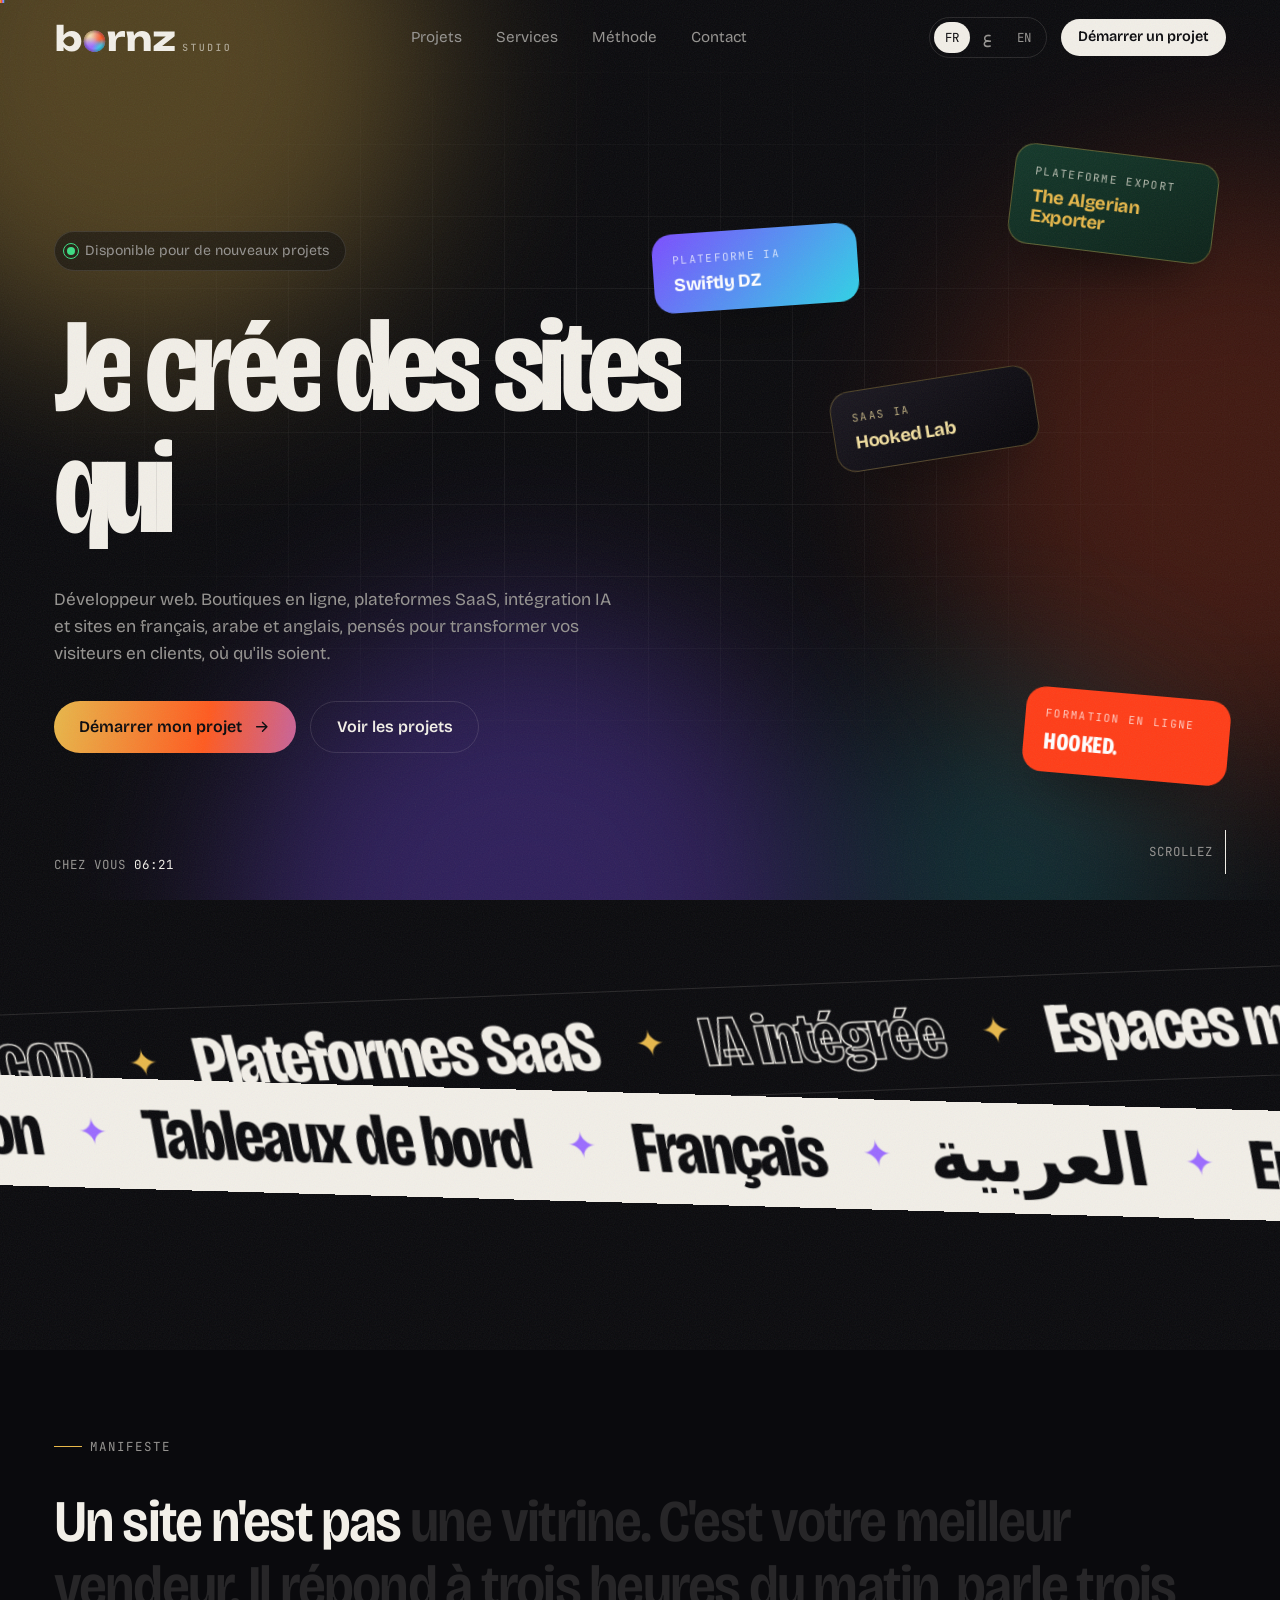
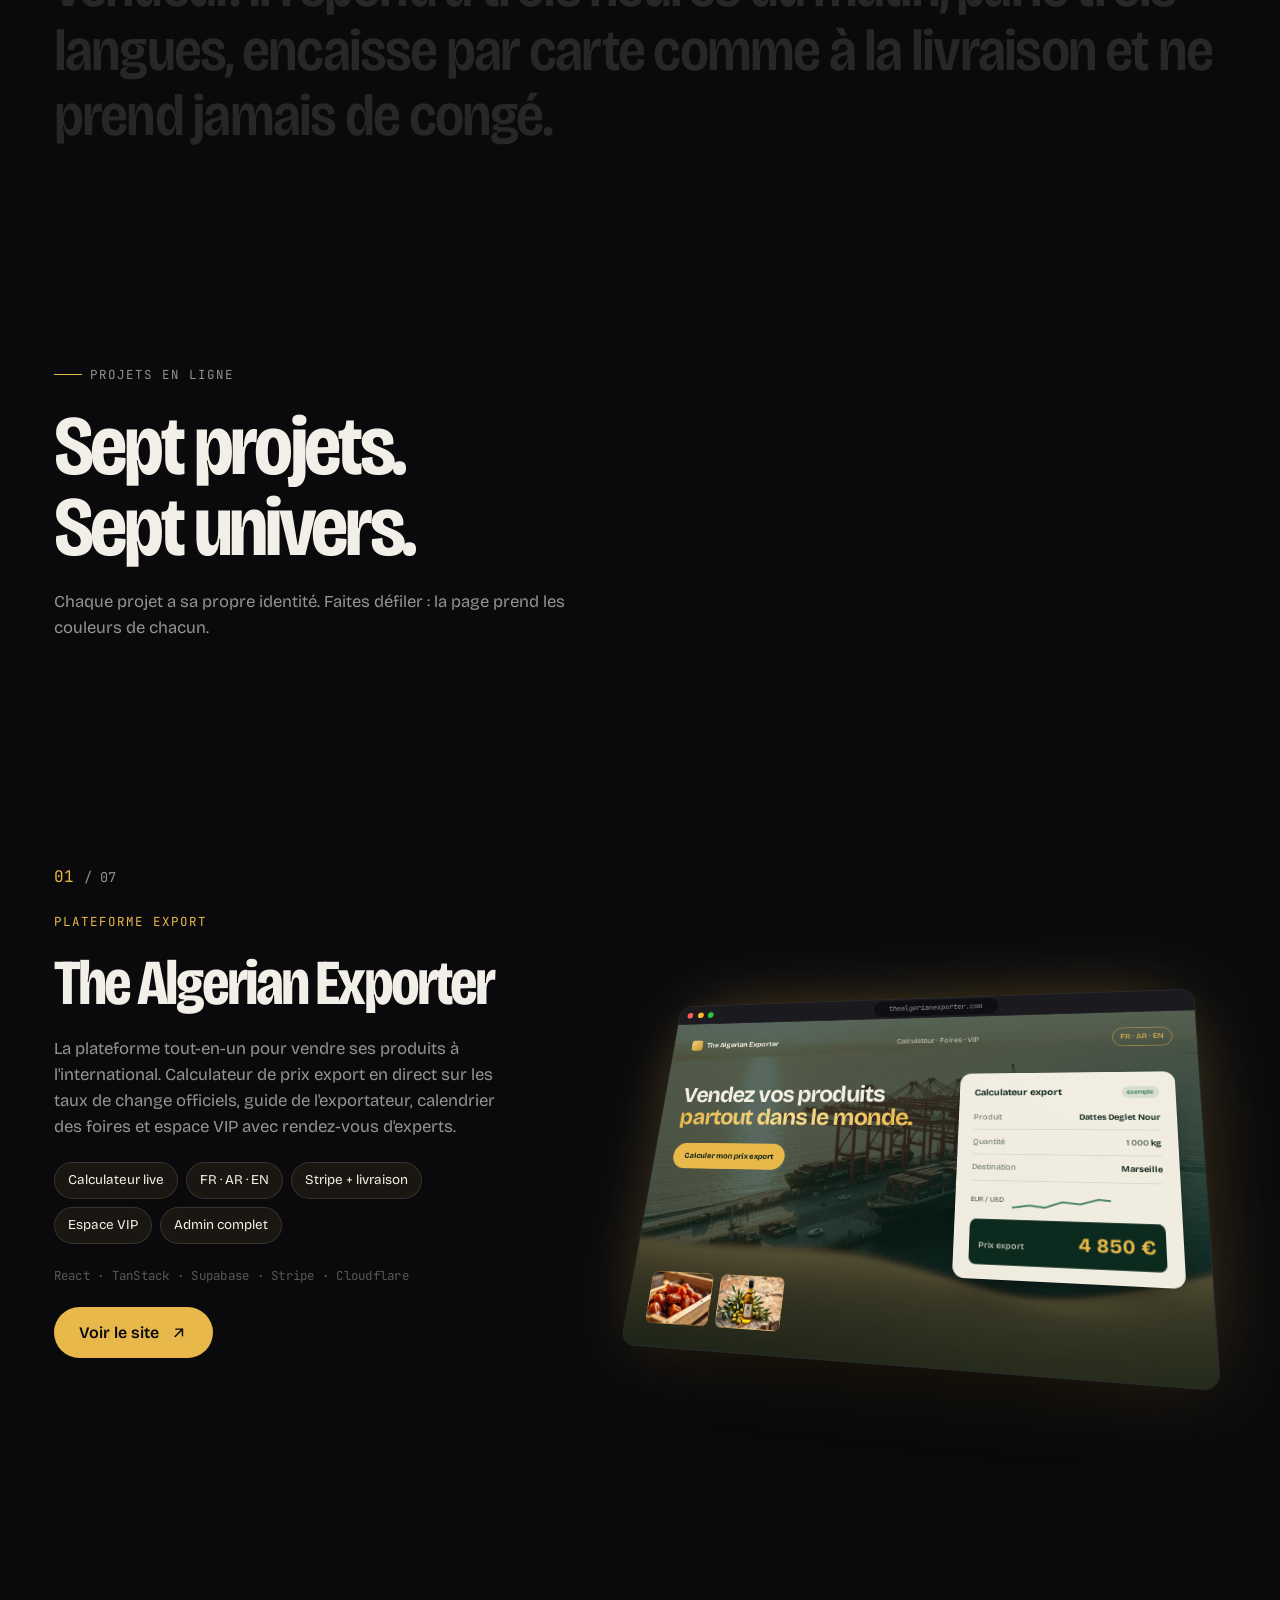
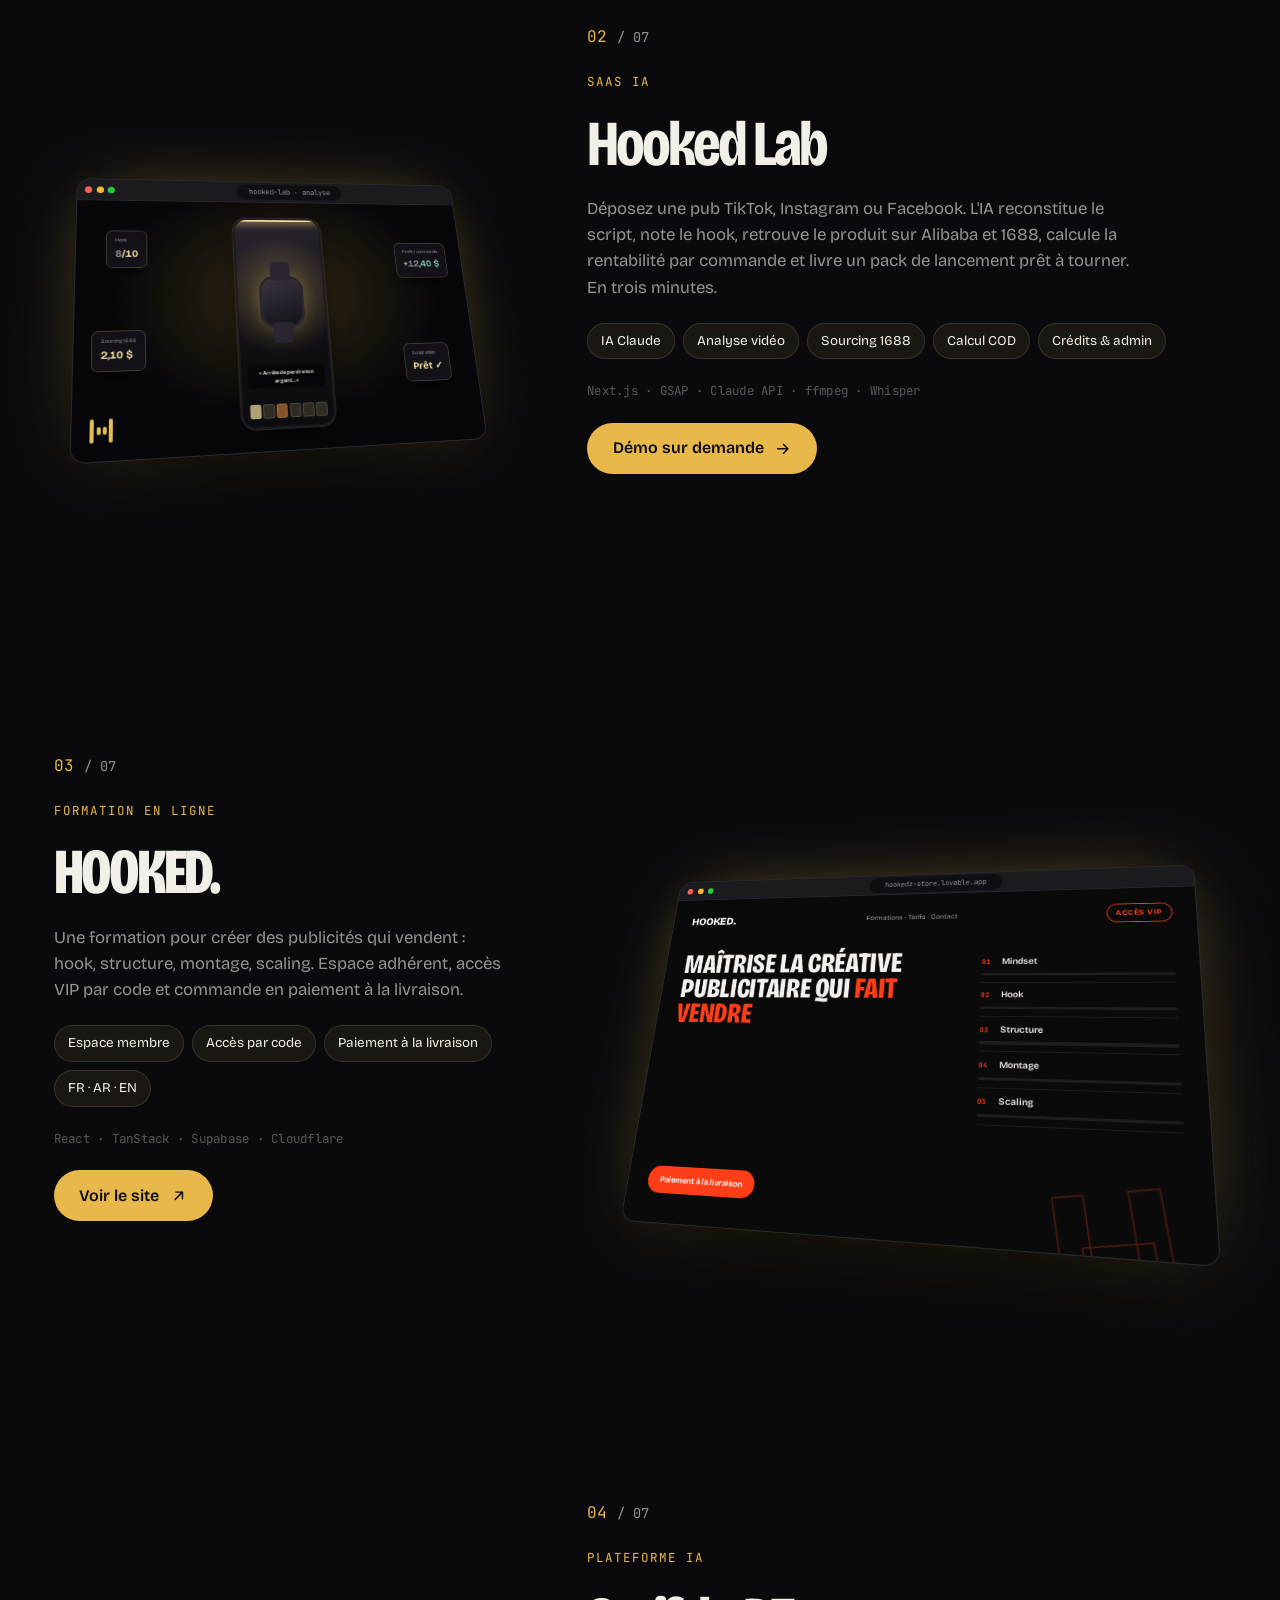
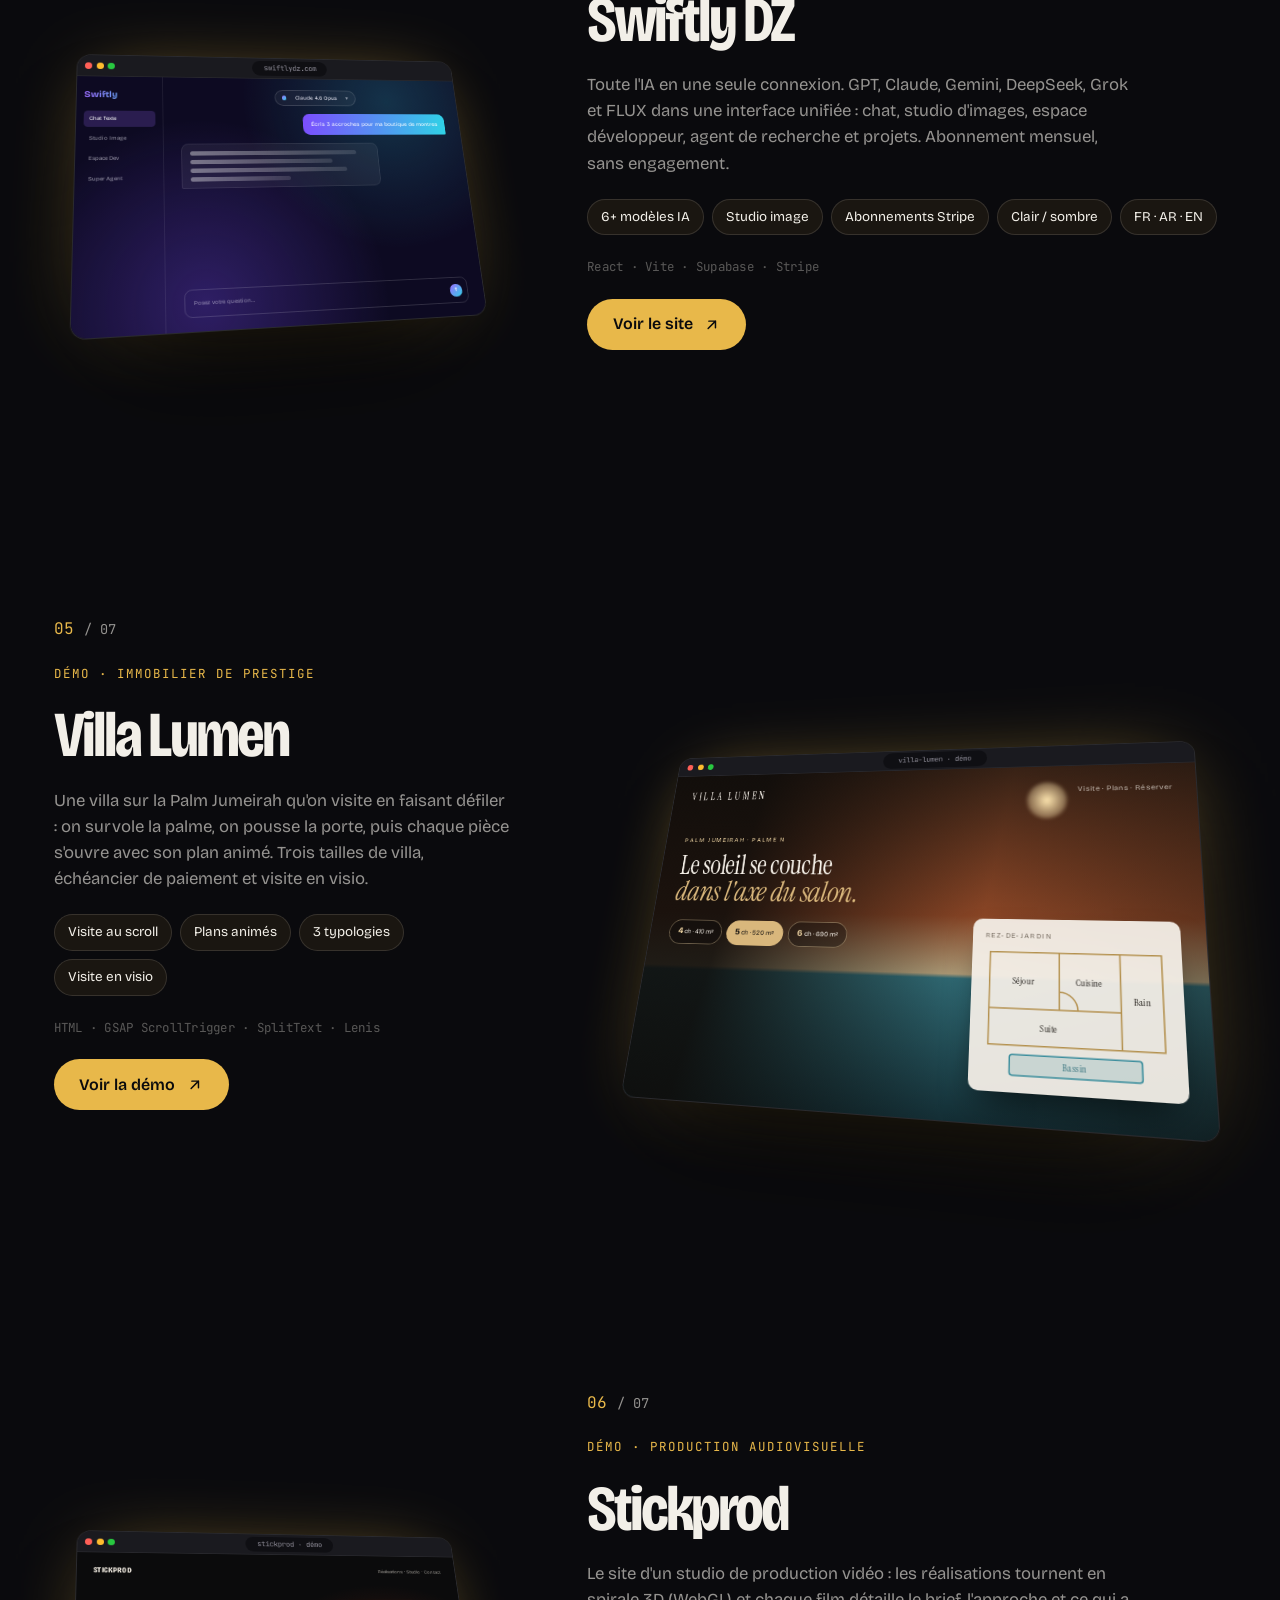
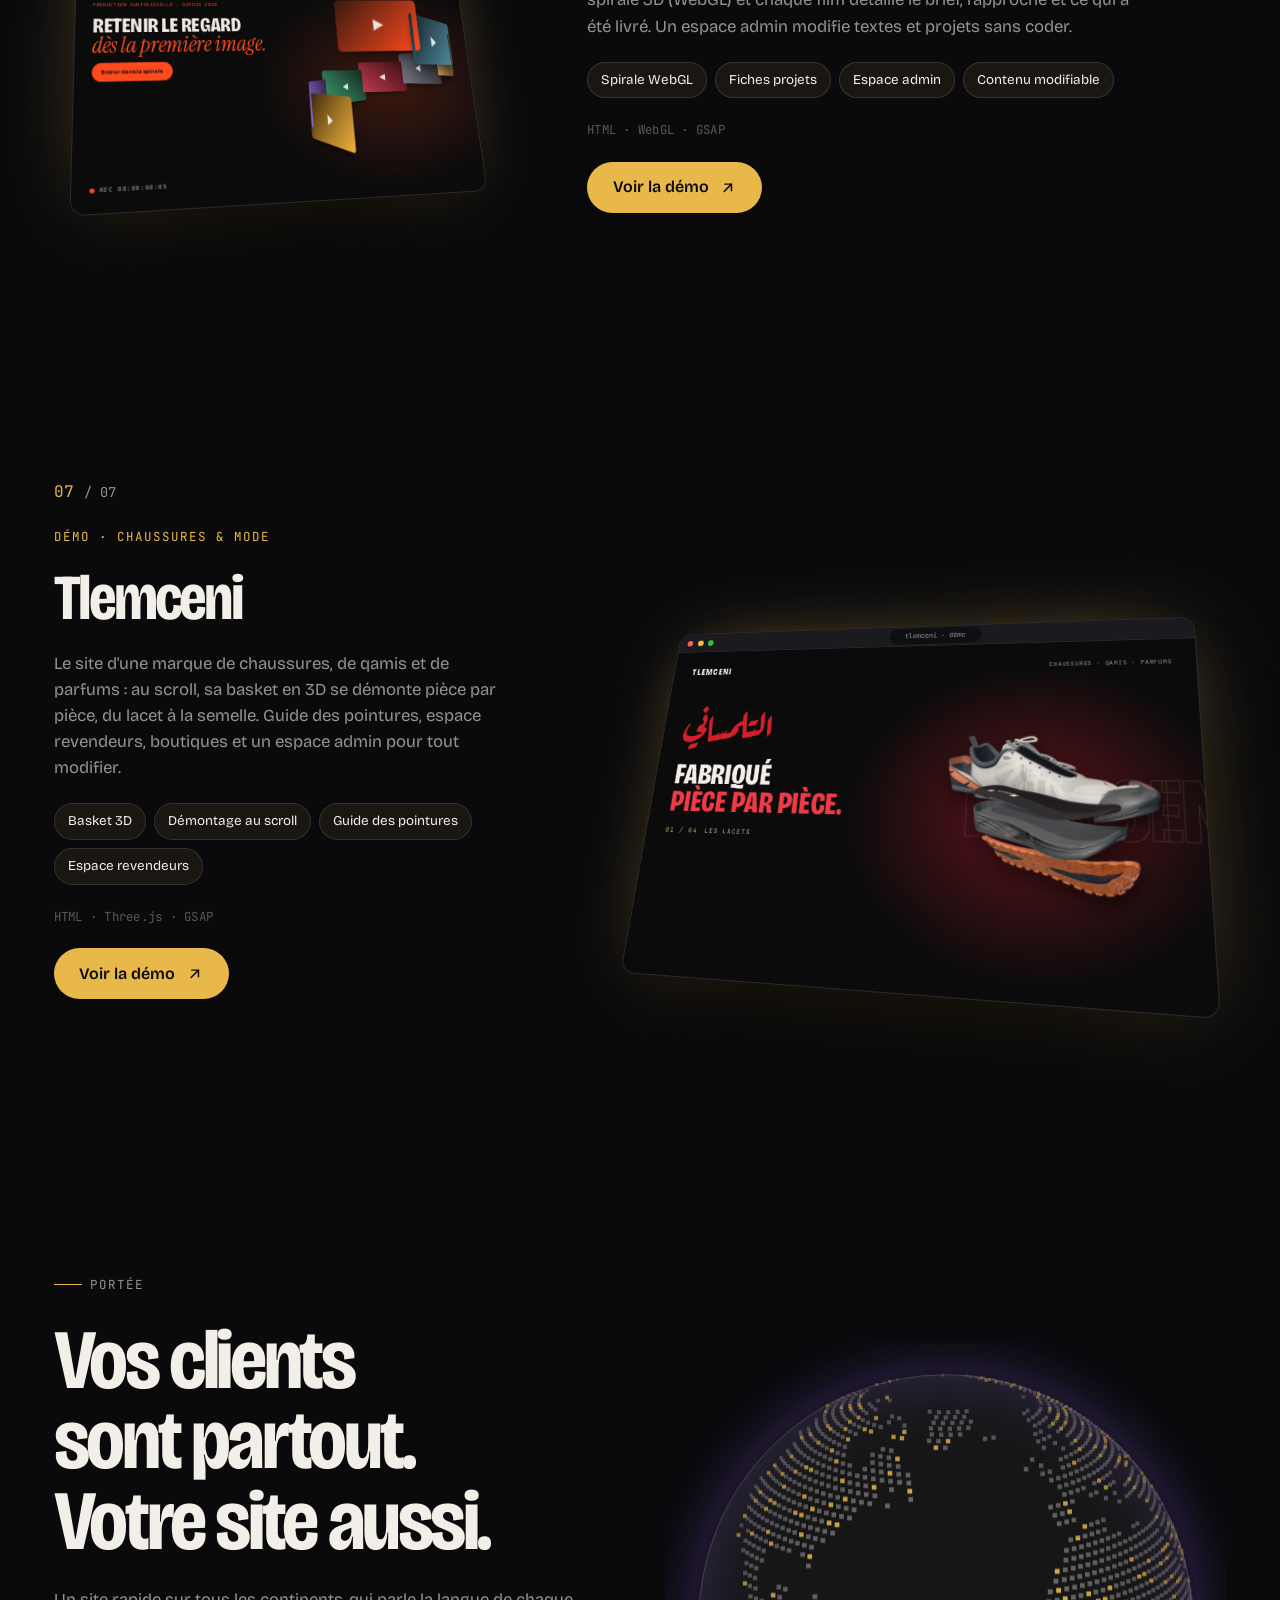
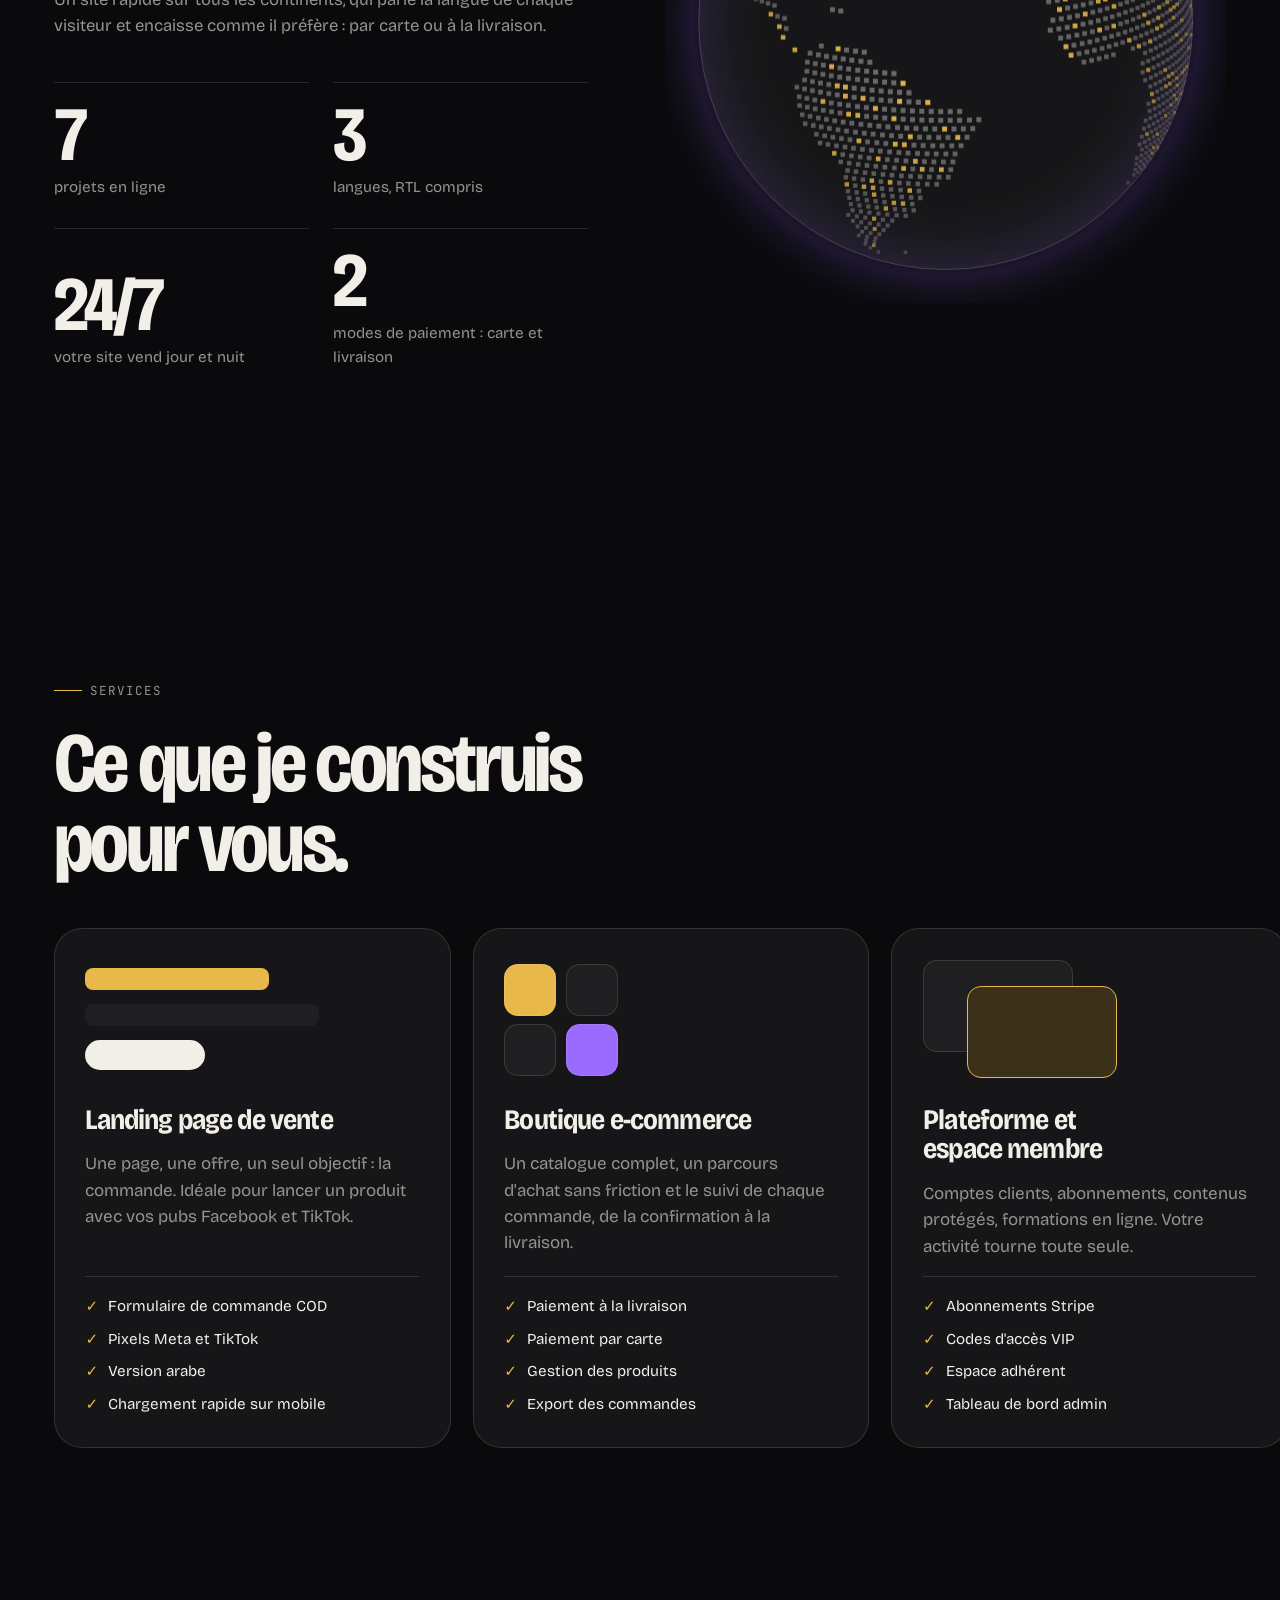
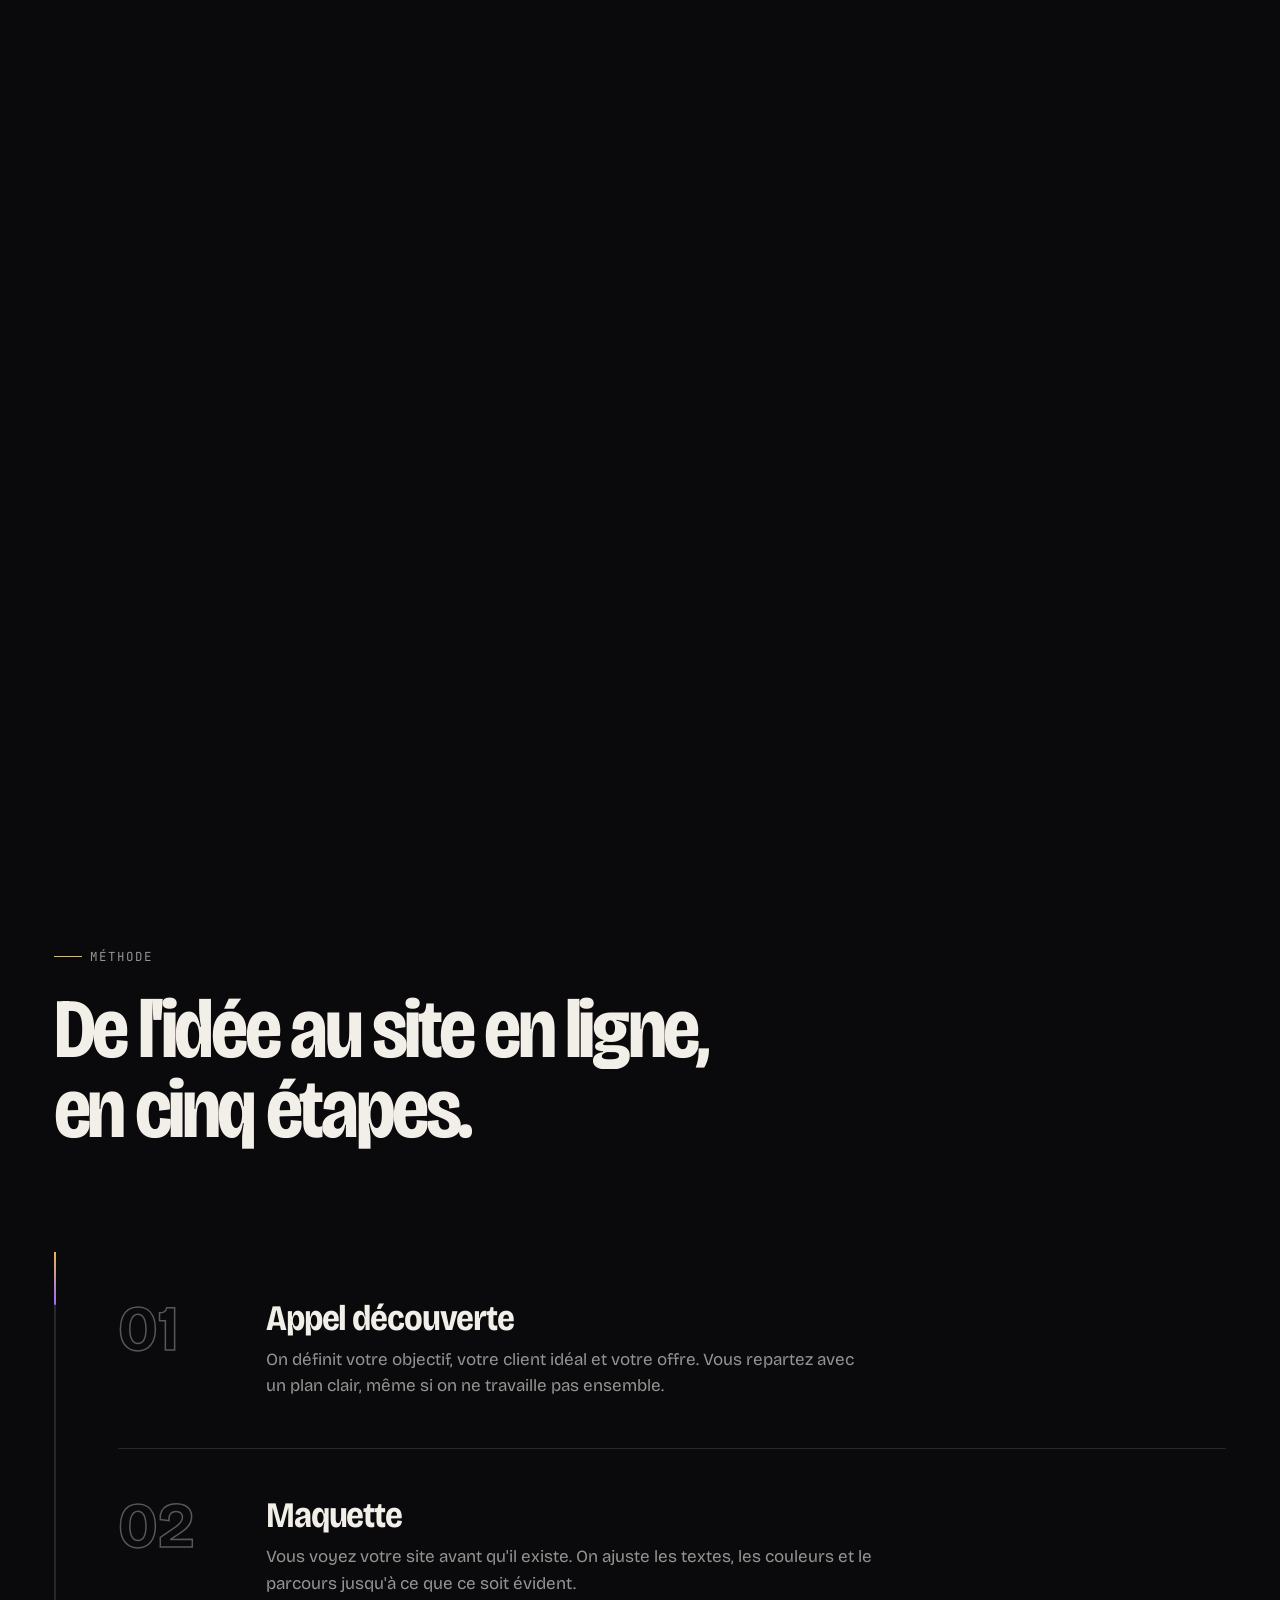
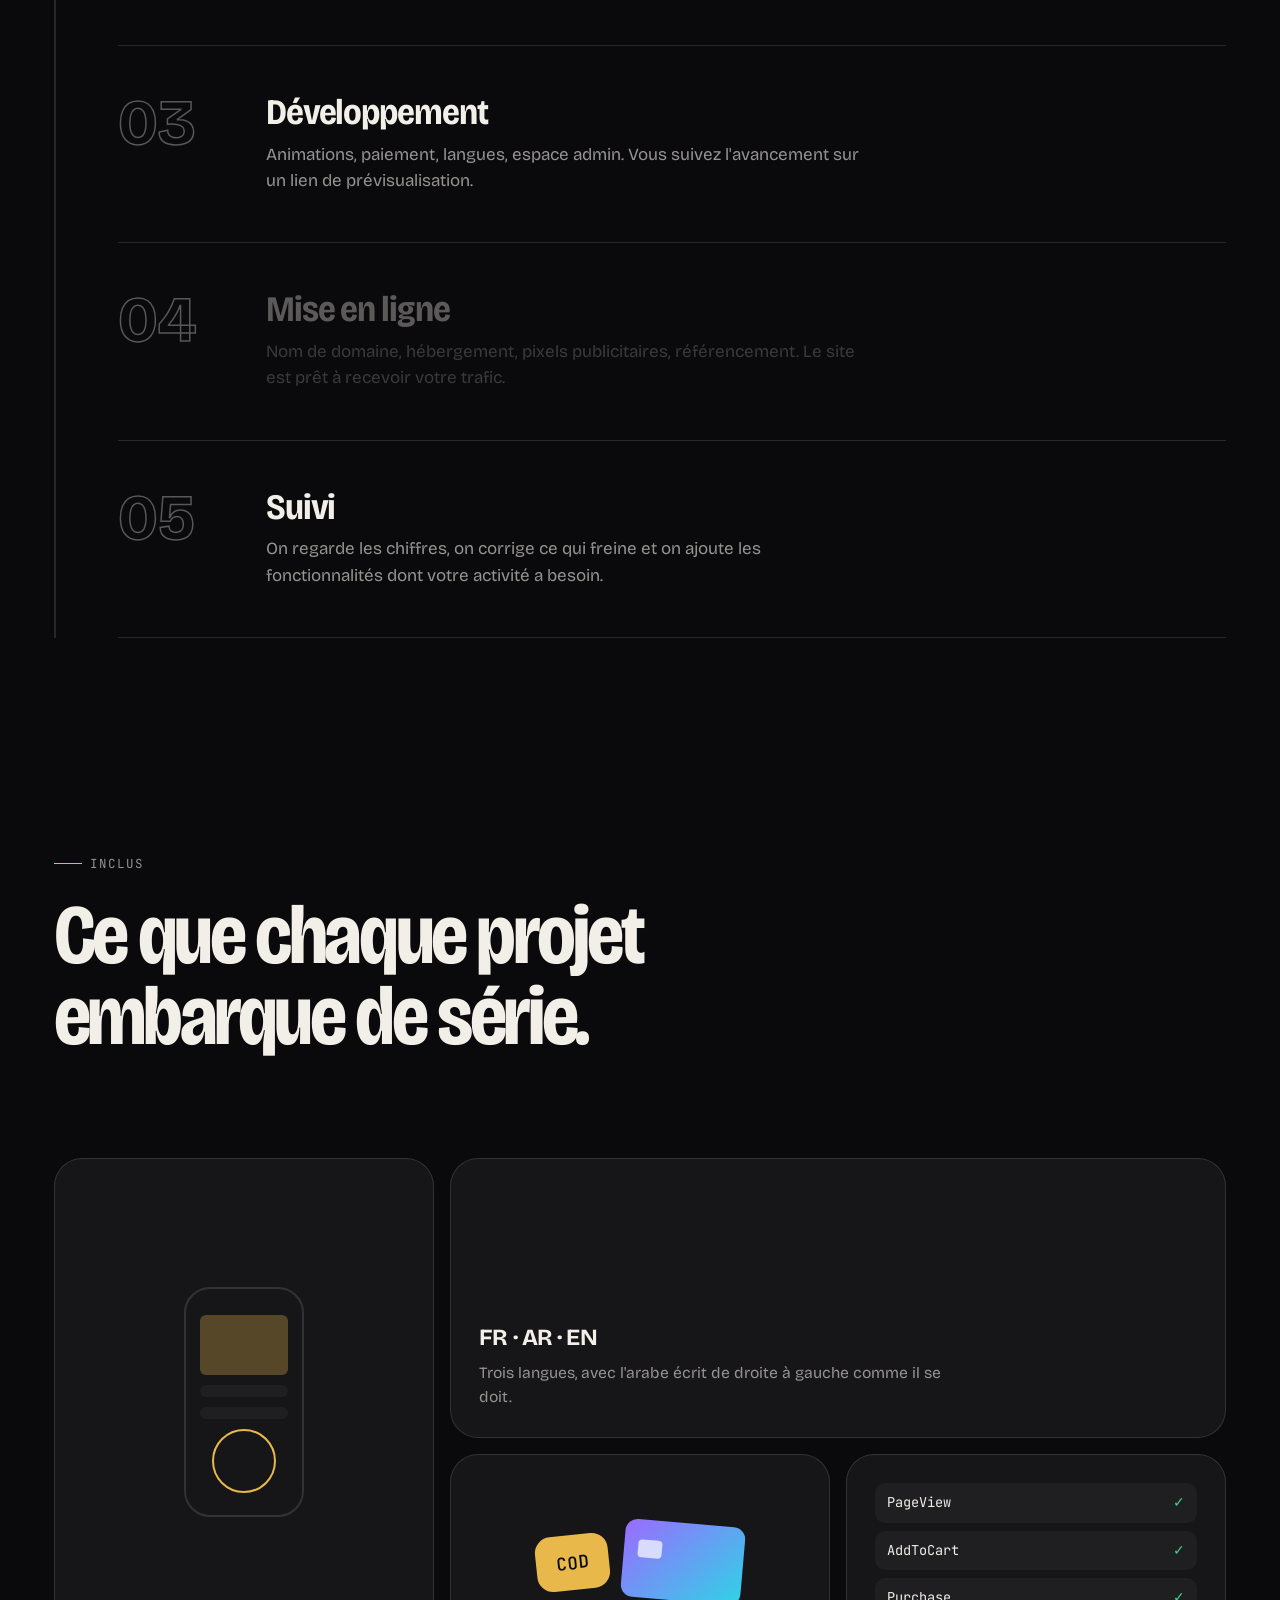
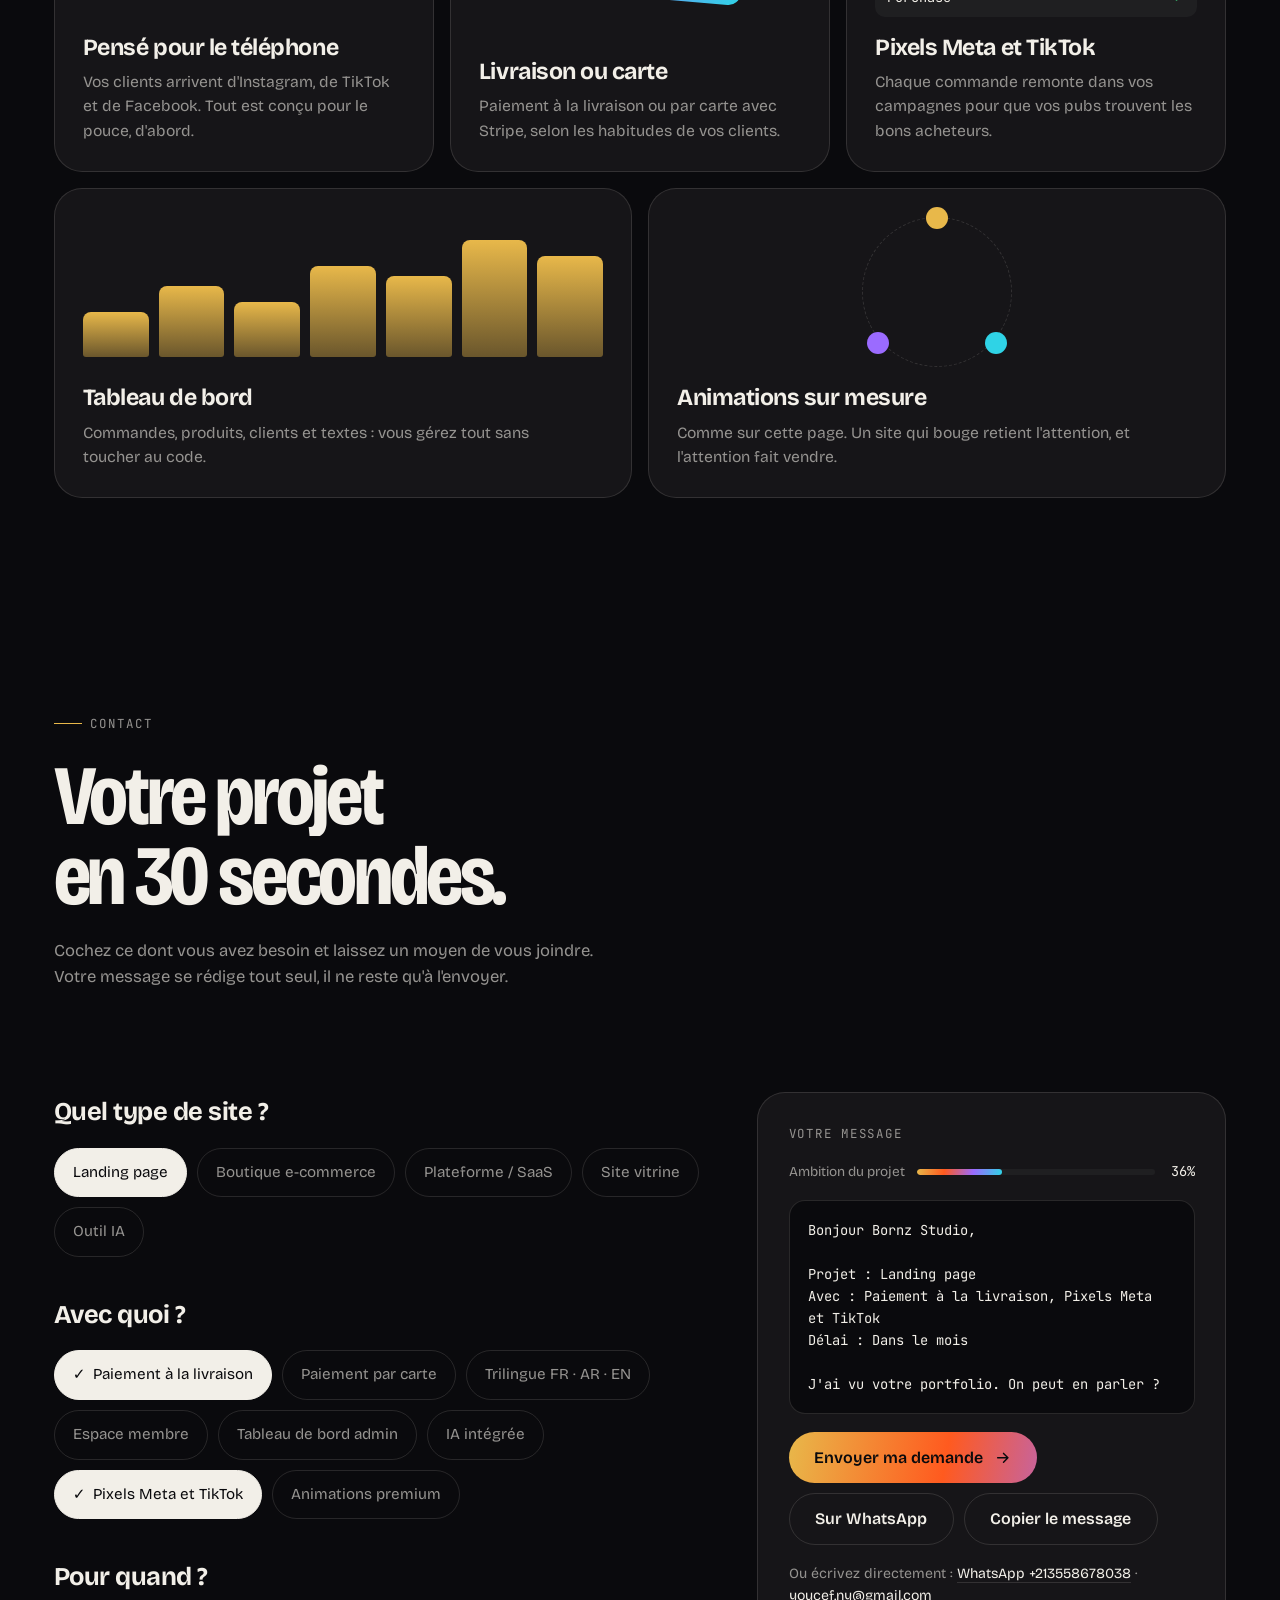
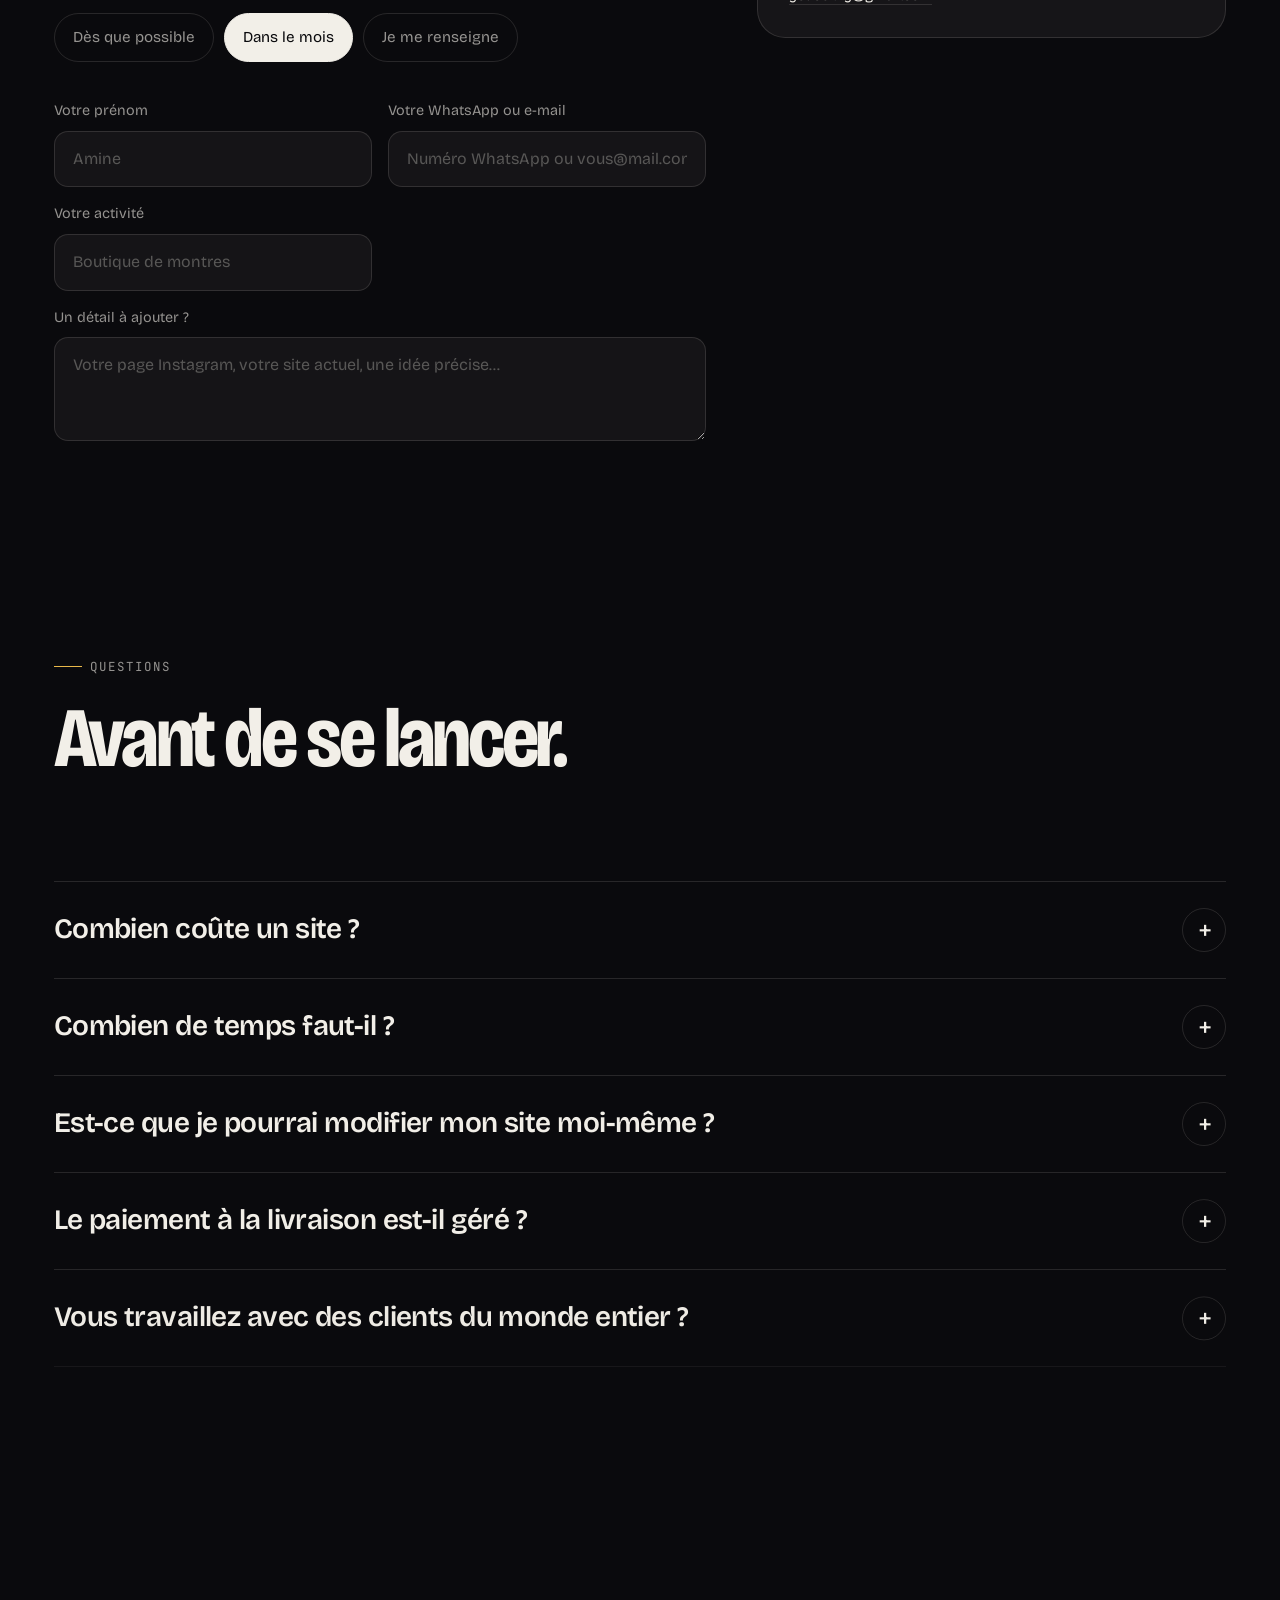
==== commit 45ba0417: "Formulaire, statistiques et admin sur Supabase (site sur GitHub Pages) Le site est désormais publié " ====
--- a/public/index.html
+++ b/public/index.html
@@ -627,9 +627,9 @@
 <script src="assets/vendor/ScrollTrigger.min.js"></script>
 <script src="assets/vendor/SplitText.min.js"></script>
 <script src="assets/vendor/lenis.min.js"></script>
-<script src="assets/js/config.js?v=20260930"></script>
+<script src="assets/js/config.js?v=20261029"></script>
 <script src="assets/js/i18n.js?v=20261001"></script>
 <script src="assets/js/map-data.js?v=20260930"></script>
-<script src="assets/js/main.js?v=20261001"></script>
+<script src="assets/js/main.js?v=20261029"></script>
 </body>
 </html>
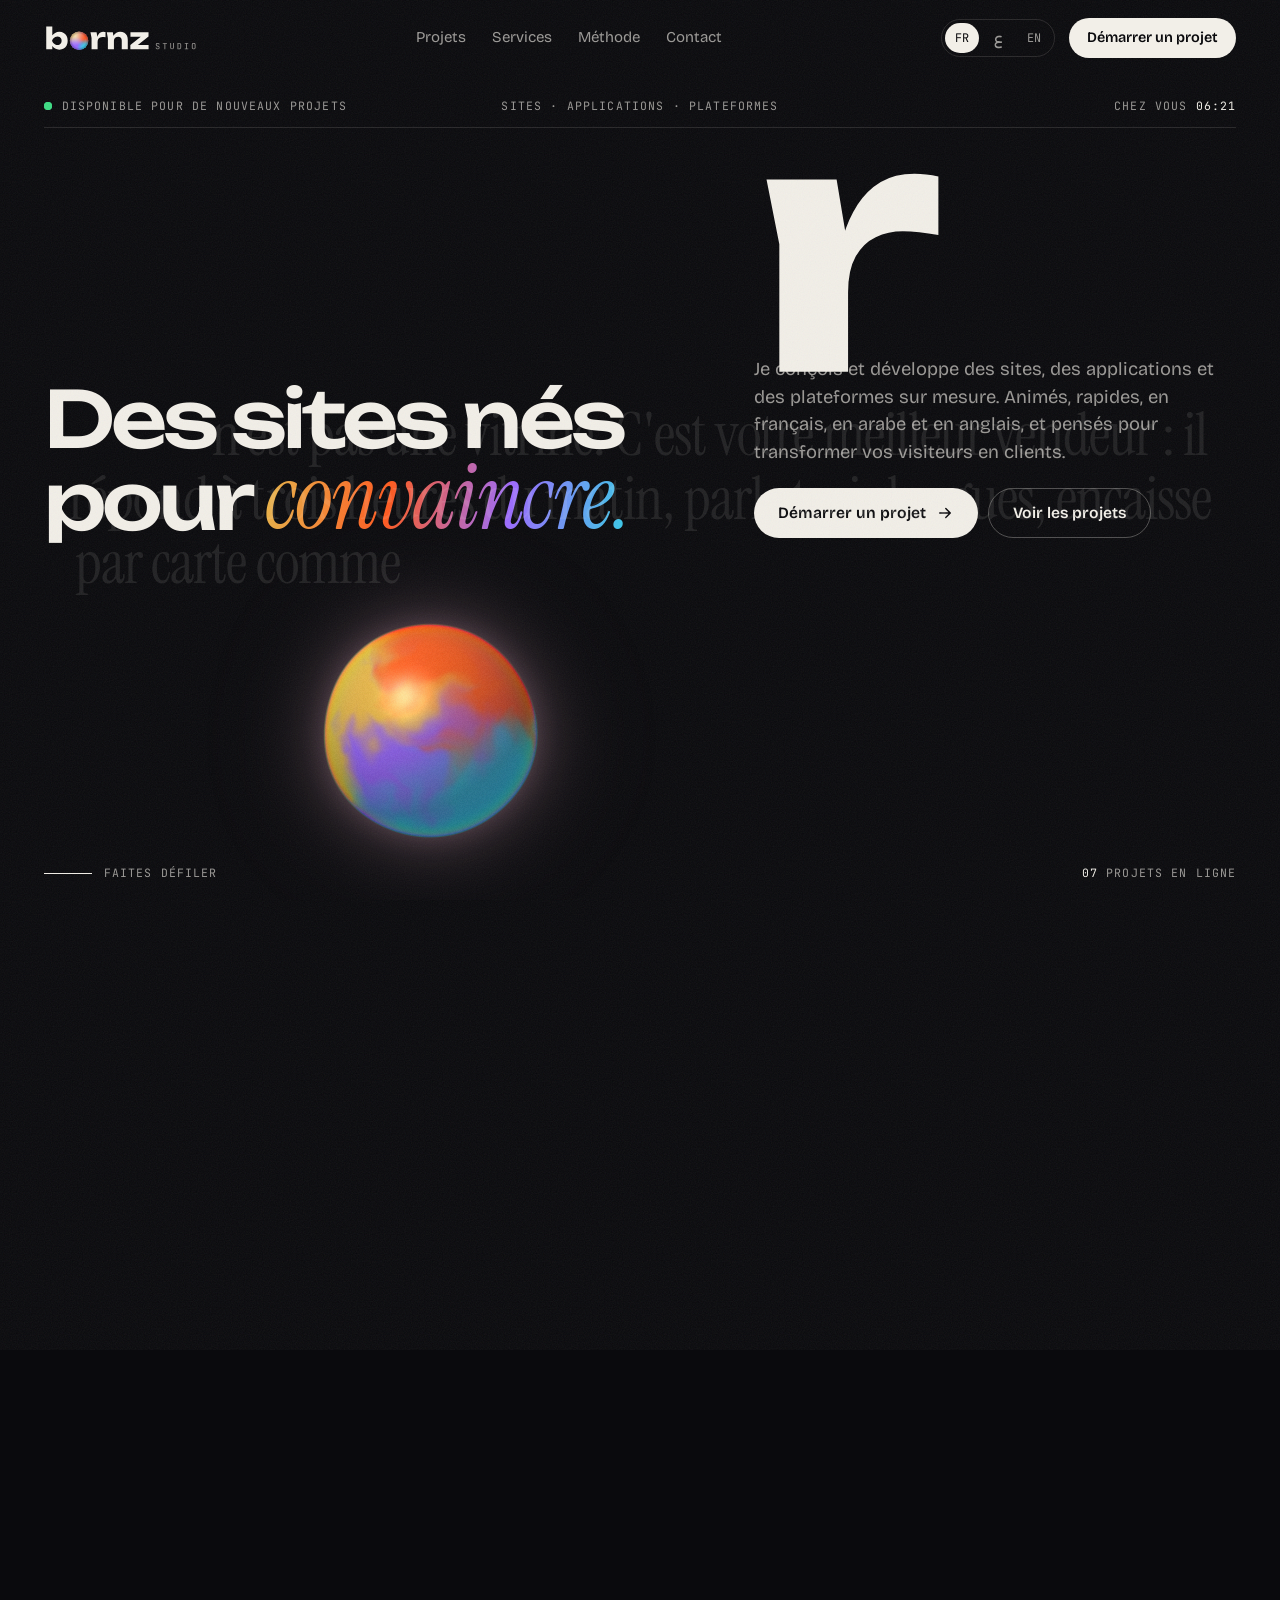
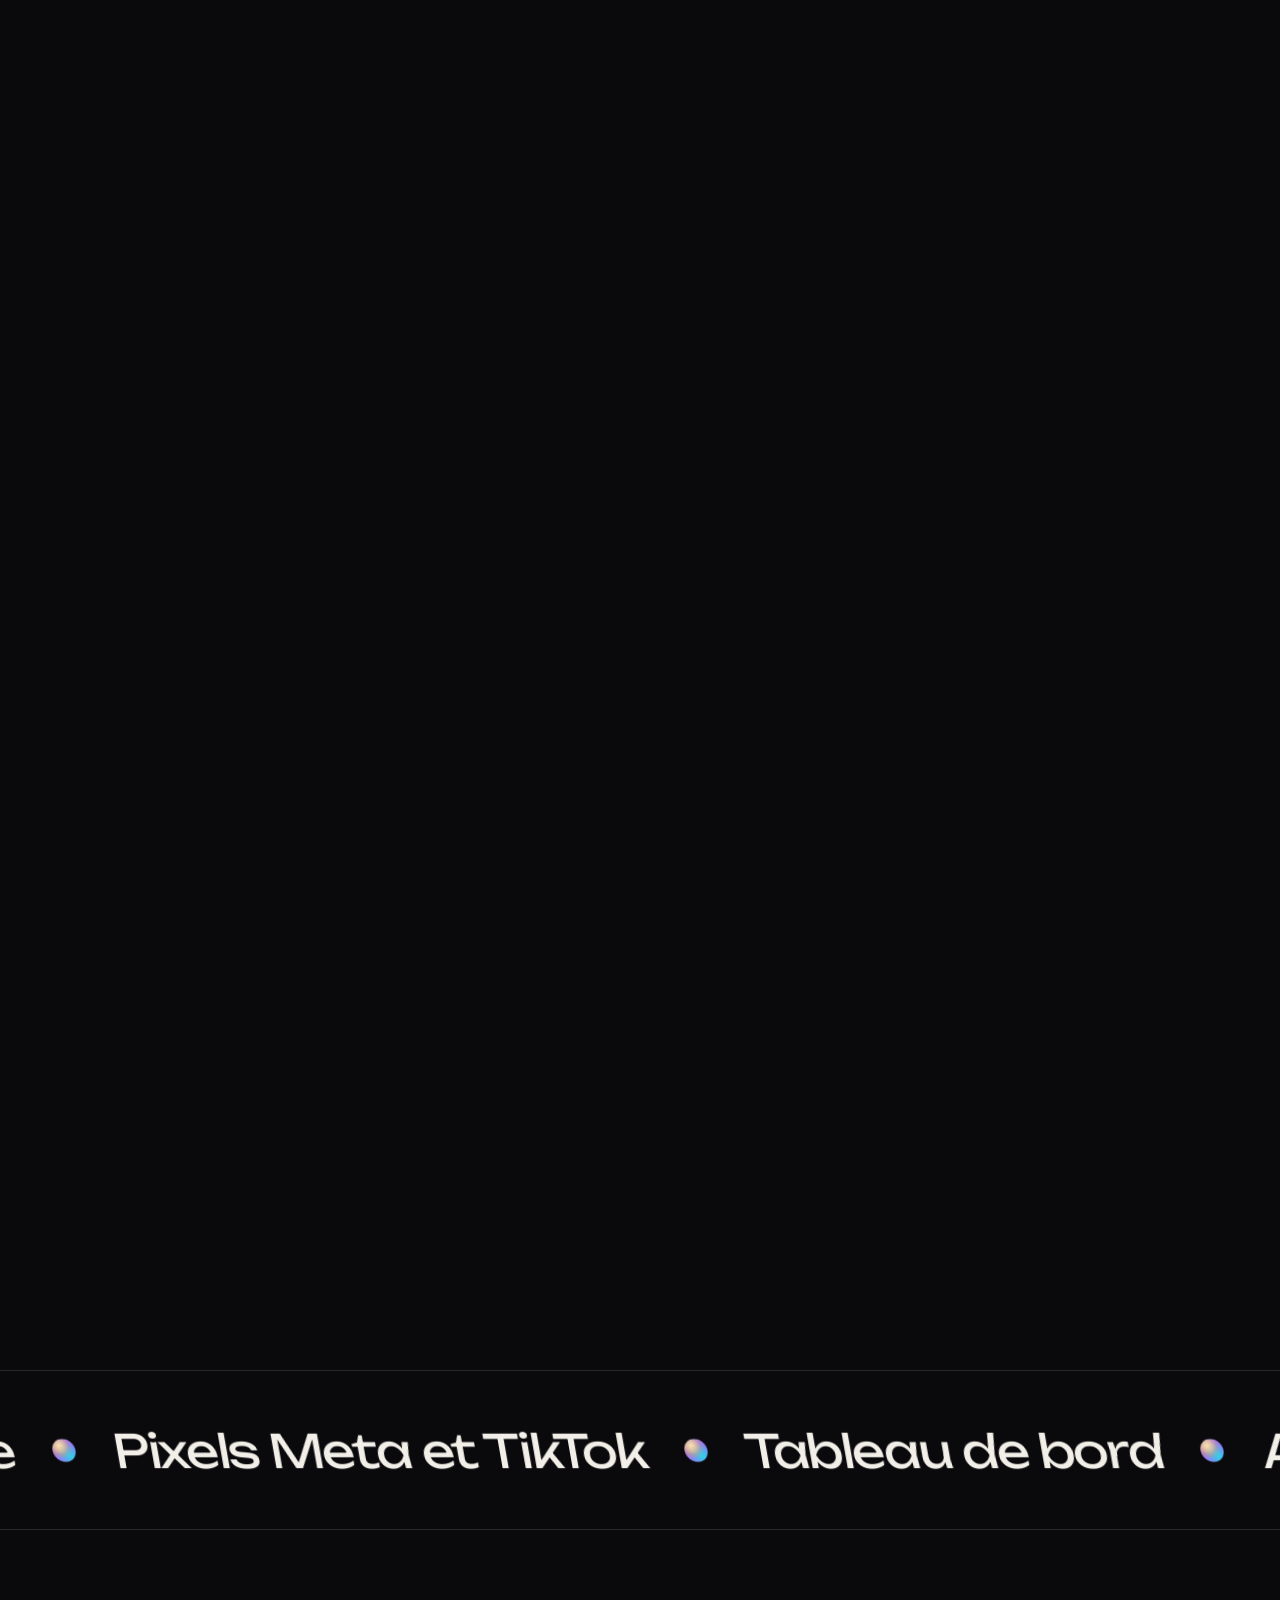
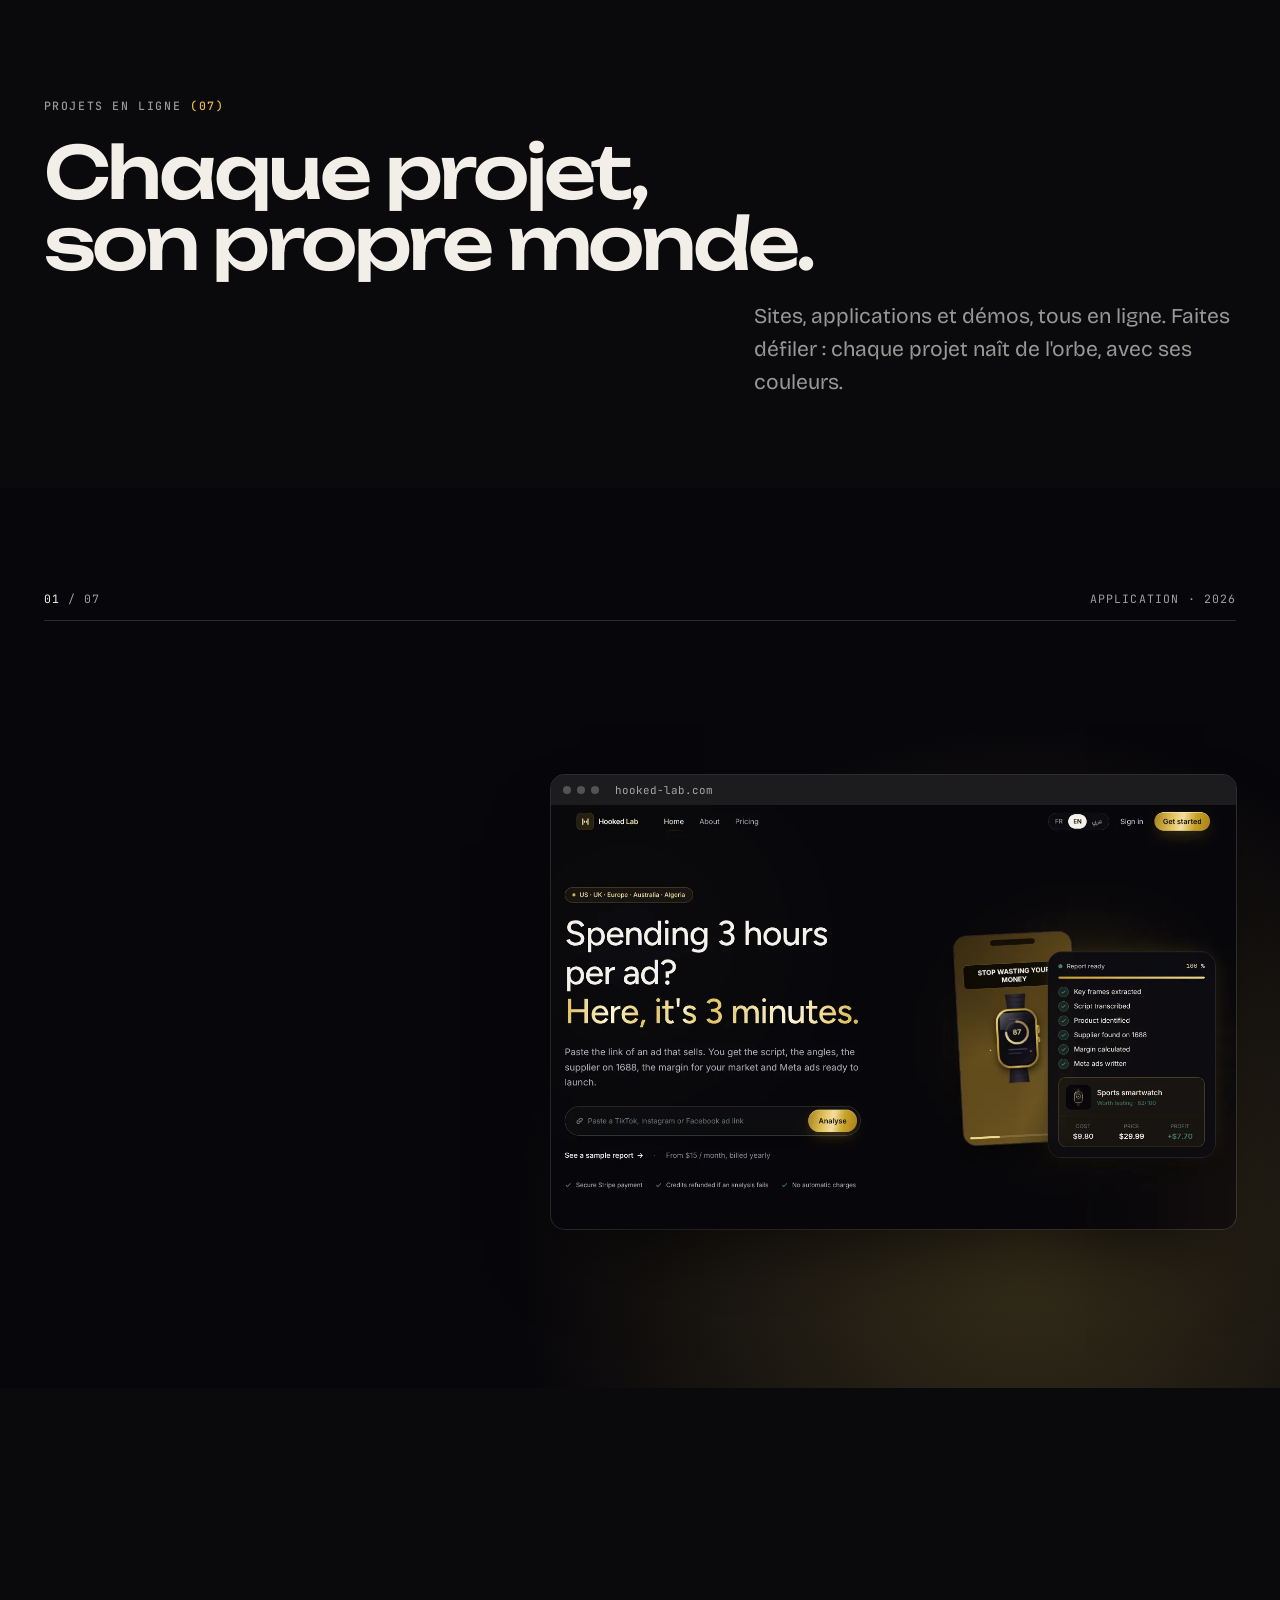
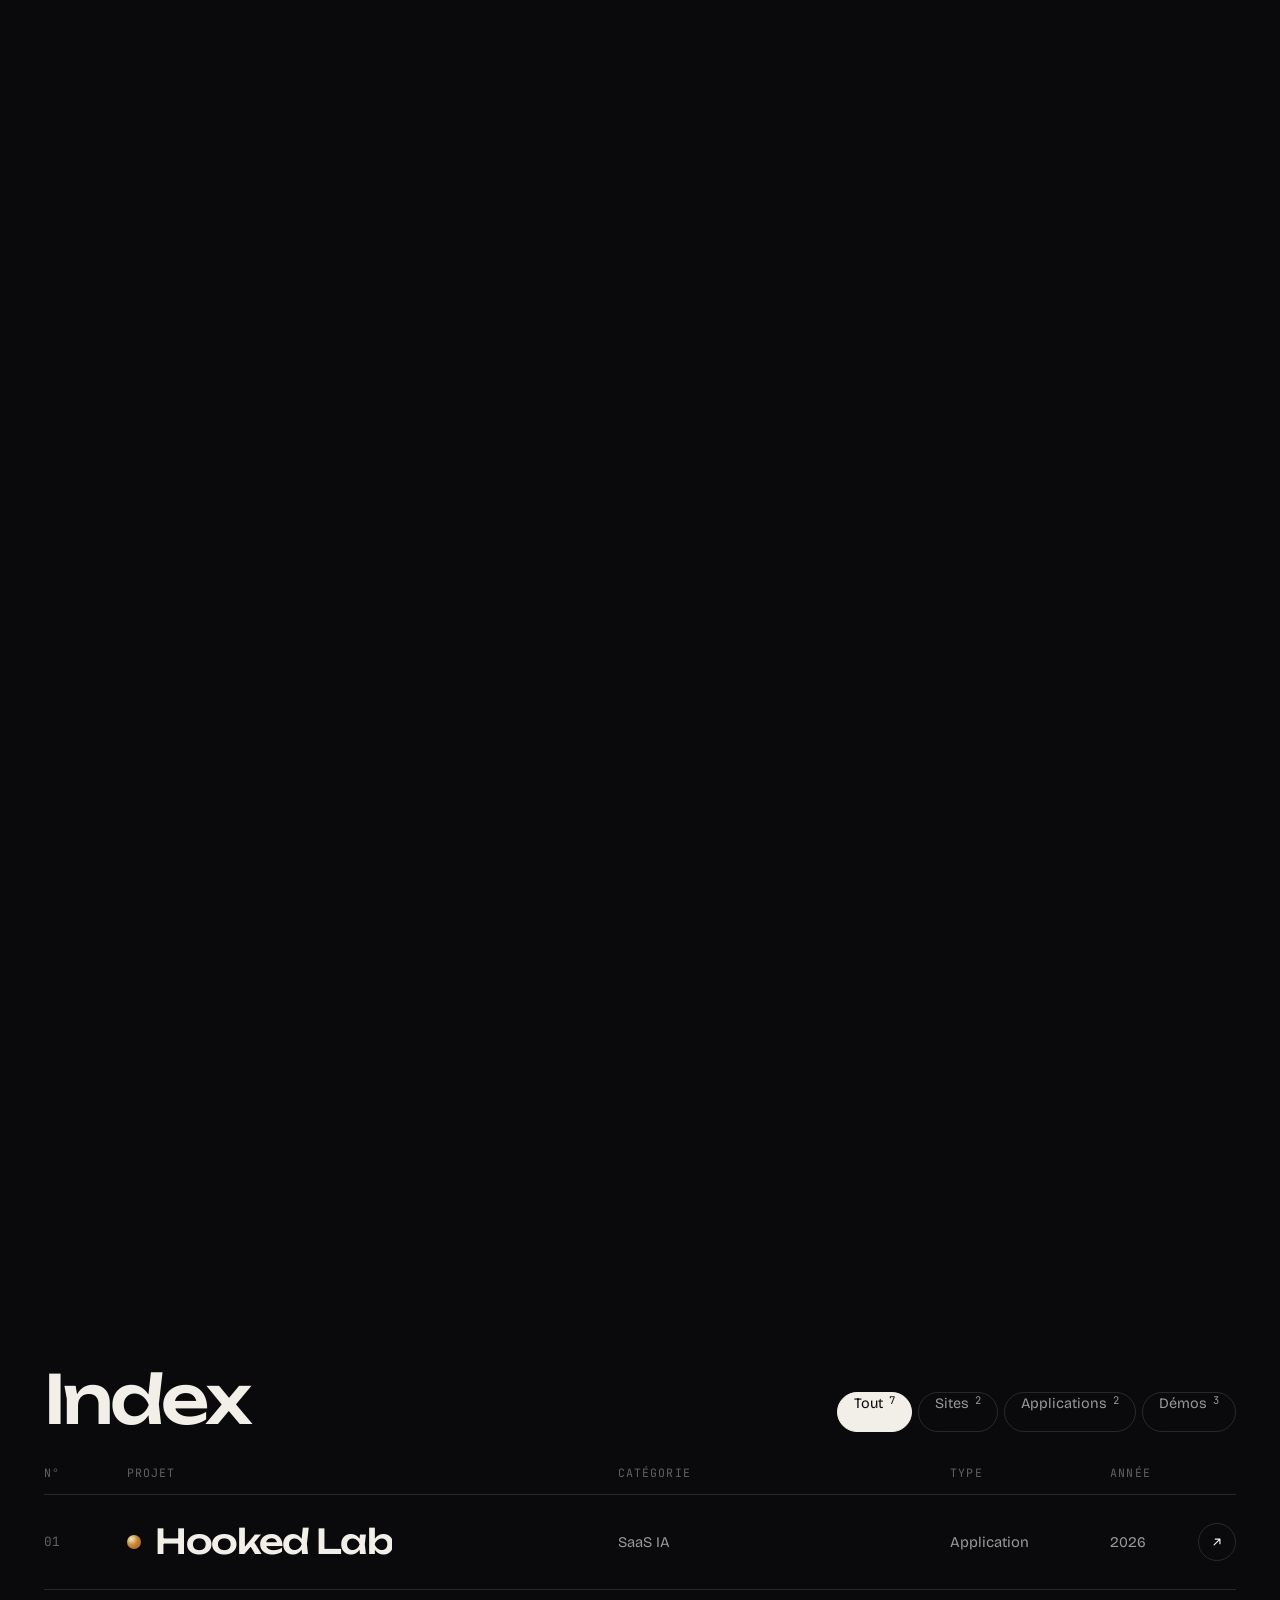
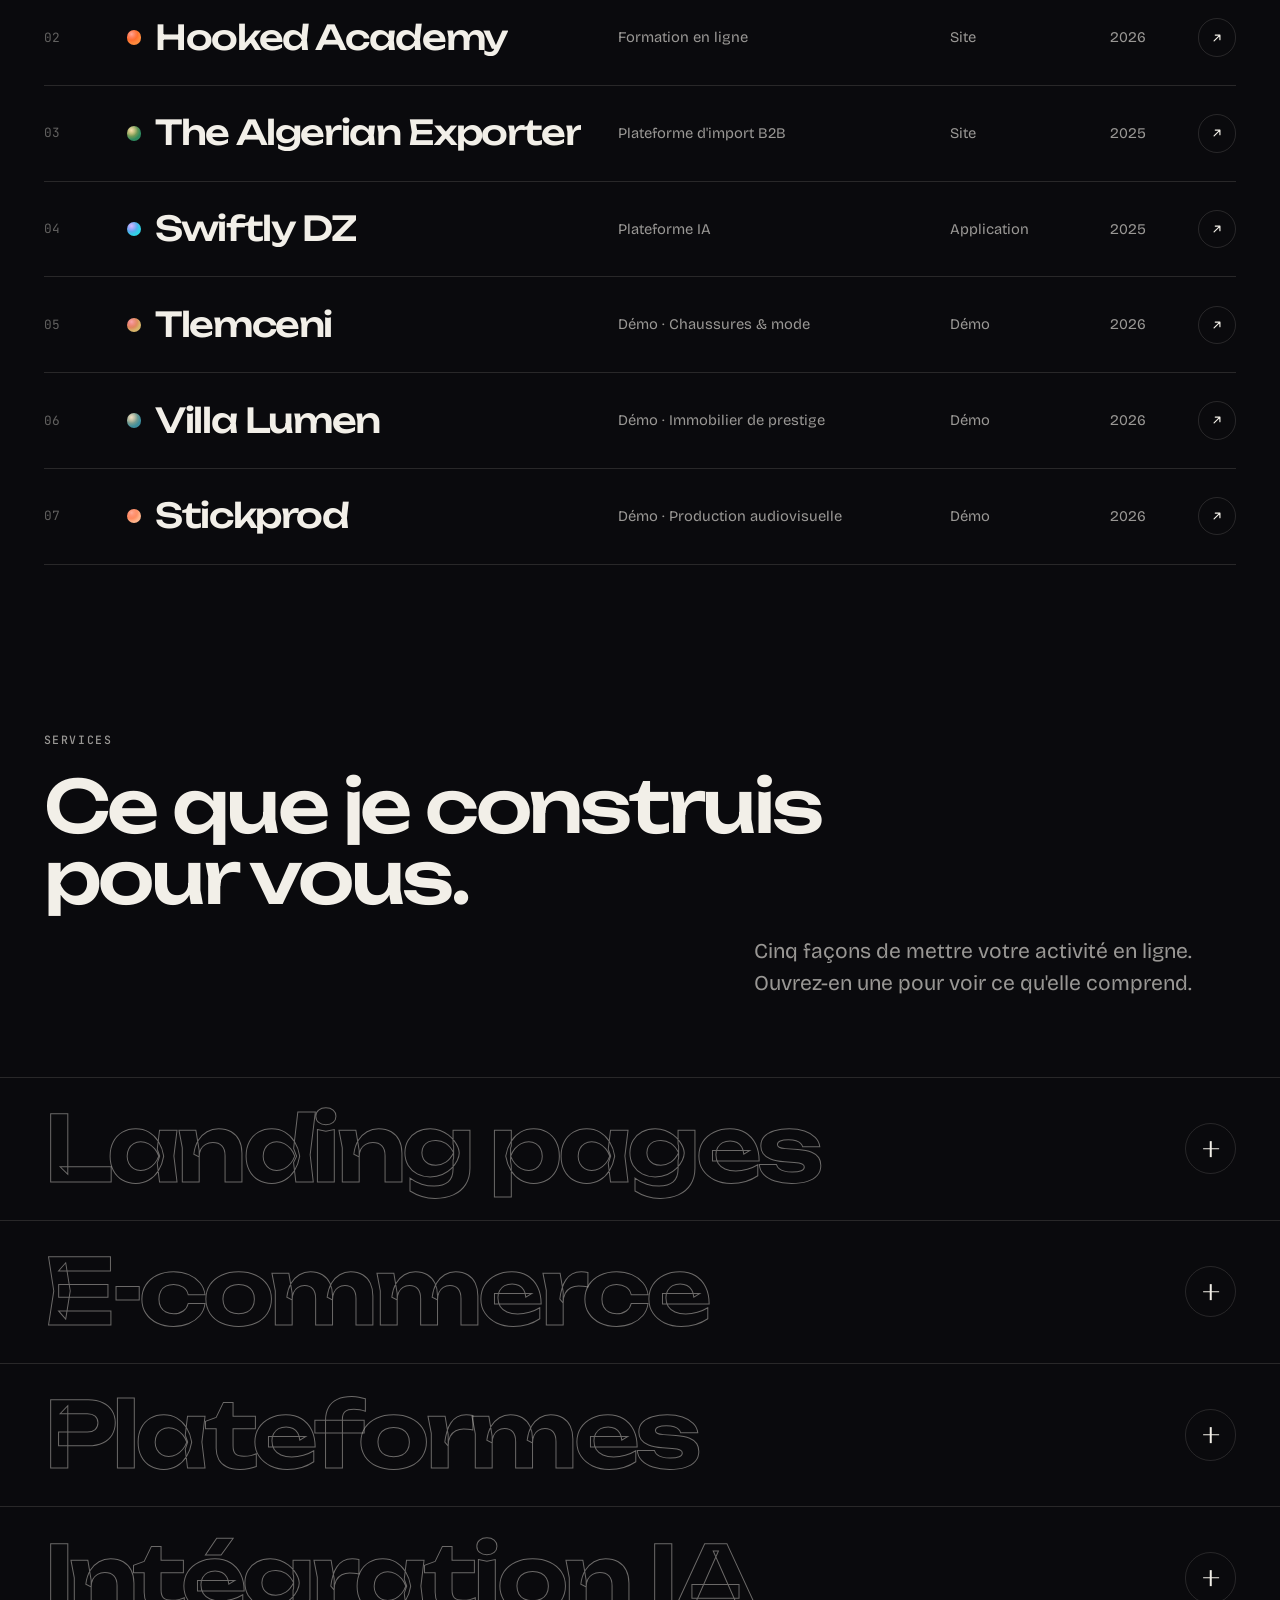
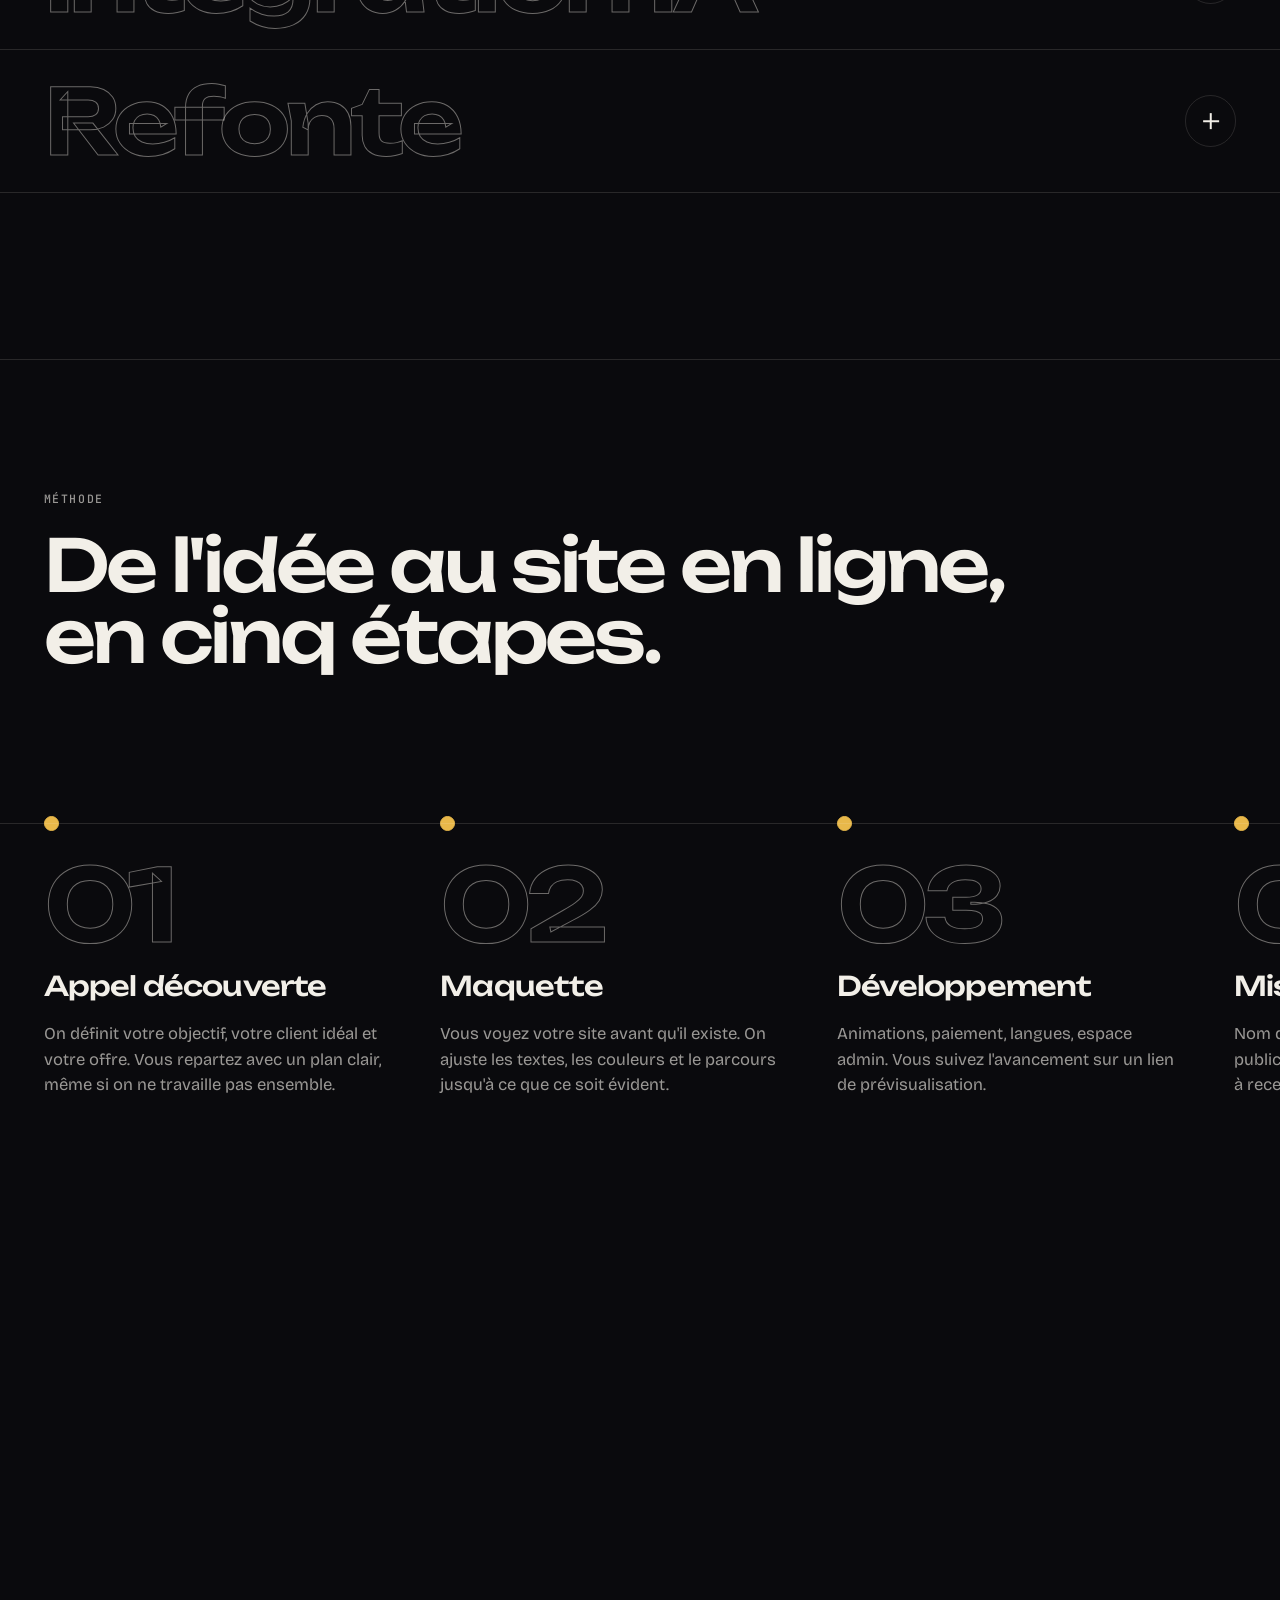
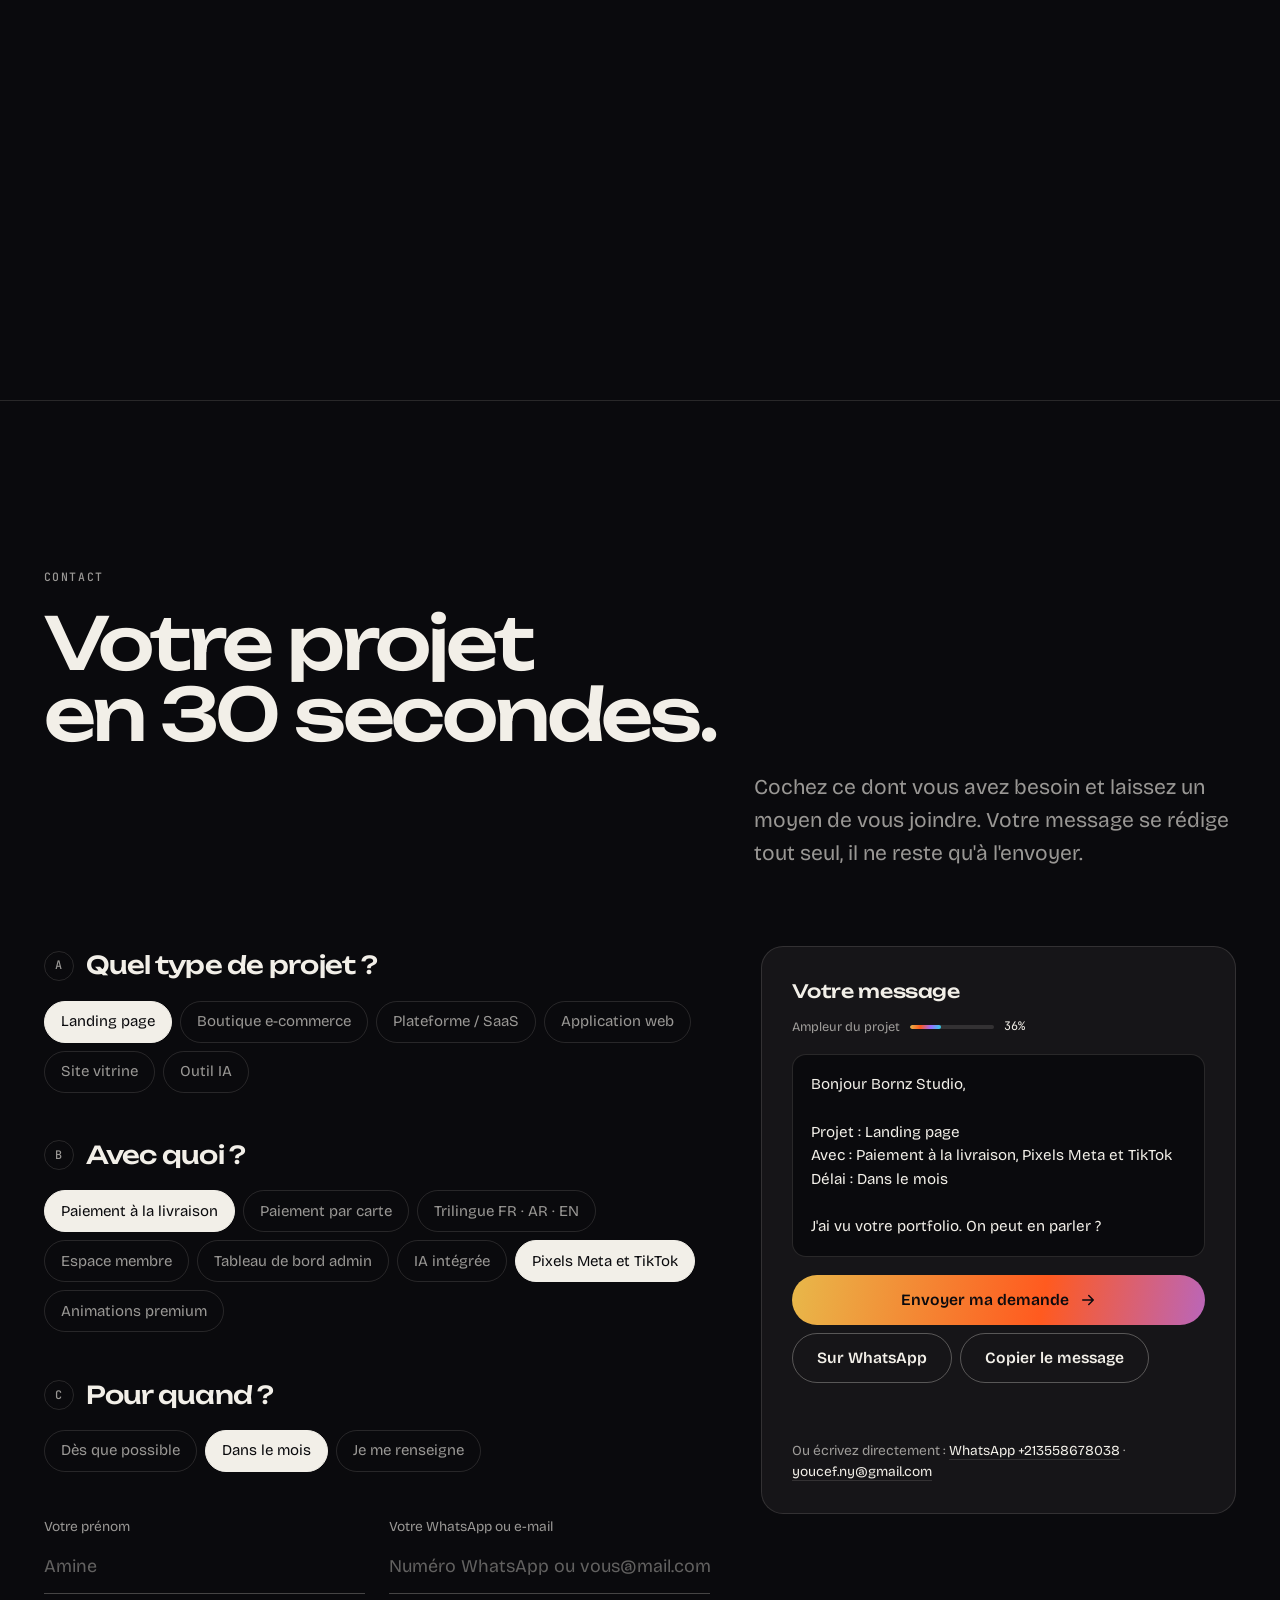
==== commit fb8c98cd: "Nouvelle page d'accueil : l'orbe du logo en WebGL comme fil conducteur - L'orbe irisee (assets/js/or" ====
--- a/public/index.html
+++ b/public/index.html
@@ -3,49 +3,45 @@
 <head>
 <meta charset="utf-8">
 <meta name="viewport" content="width=device-width, initial-scale=1, viewport-fit=cover">
-<title>Bornz Studio — Création de sites web · Des sites qui vendent</title>
-<meta name="description" content="Développeur web. Sites e-commerce, plateformes SaaS, intégration IA et sites trilingues FR · AR · EN, pensés pour convertir. Projets en ligne et démos à découvrir.">
+<title>Bornz Studio — Sites web et applications sur mesure</title>
+<meta name="description" content="Studio de création web. Sites, applications et plateformes sur mesure, animés, rapides et pensés pour vendre, en français, en arabe et en anglais.">
 <meta name="theme-color" content="#0a0a0d">
 <meta property="og:type" content="website">
 <meta property="og:url" content="https://bornzstudio.com/">
 <link rel="canonical" href="https://bornzstudio.com/">
-<meta property="og:title" content="Bornz Studio — Des sites qui vendent">
+<meta property="og:title" content="Bornz Studio — Des sites nés pour vendre">
 <meta property="og:site_name" content="Bornz Studio">
-<meta property="og:description" content="E-commerce COD, plateformes SaaS, IA intégrée, sites trilingues. Quatre plateformes en ligne, pensées pour convertir.">
+<meta property="og:description" content="Sites, applications et plateformes sur mesure, animés et pensés pour vendre. Projets en ligne et démos à découvrir.">
 <meta property="og:locale" content="fr_FR">
-<meta property="og:image" content="https://bornzstudio.com/assets/img/og.png?v=20260930">
+<meta property="og:image" content="https://bornzstudio.com/assets/img/og.jpg?v=20261030">
 <meta property="og:image:width" content="1200">
 <meta property="og:image:height" content="630">
-<meta property="og:image:alt" content="Bornz Studio — web design et développement">
+<meta property="og:image:alt" content="Bornz Studio : des sites nés pour vendre">
 <meta name="twitter:card" content="summary_large_image">
-<meta name="twitter:image" content="https://bornzstudio.com/assets/img/og.png?v=20260930">
+<meta name="twitter:image" content="https://bornzstudio.com/assets/img/og.jpg?v=20261030">
 <link rel="icon" href="assets/img/favicon.svg?v=20260930" type="image/svg+xml">
 <link rel="apple-touch-icon" href="assets/img/apple-touch-icon.png?v=20260930">
+<link rel="preconnect" href="https://jamhieikgggcrrrxafab.supabase.co" crossorigin>
 <link rel="preconnect" href="https://fonts.googleapis.com">
 <link rel="preconnect" href="https://fonts.gstatic.com" crossorigin>
-<link rel="stylesheet" href="https://fonts.googleapis.com/css2?family=Alexandria:wght@300..800&family=Bricolage+Grotesque:opsz,wdth,wght@12..96,75..100,300..800&family=Instrument+Serif:ital@0;1&family=JetBrains+Mono:wght@400;500&display=swap">
-<link rel="stylesheet" href="assets/css/style.css?v=20261001">
+<link rel="stylesheet" href="https://fonts.googleapis.com/css2?family=Alexandria:wght@300..800&family=Bricolage+Grotesque:opsz,wdth,wght@12..96,75..100,300..800&family=Instrument+Serif:ital@0;1&family=JetBrains+Mono:wght@400;500&family=Unbounded:wght@300..800&display=swap">
+<link rel="stylesheet" href="assets/css/style.css?v=20261030">
 <script>document.documentElement.classList.add("js");</script>
 </head>
 <body>
 
-<!-- ===================================================== Preloader -->
-<div class="preloader" aria-hidden="true">
-  <div class="pre-inner">
-    <div class="pre-name"><svg class="bz bz-stack" viewBox="-16 -176 736.0 286" aria-hidden="true" focusable="false"><g class="bz-word"><path d="M11.2 -154H52.2V-81L46.8 -70.6V-41.8L52.2 -31.8V0H11.2ZM39 -57Q41.8 -75.6 50 -89.1Q58.2 -102.6 71.1 -110.1Q84 -117.6 100 -117.6Q116.8 -117.6 129.5 -110Q142.2 -102.4 149.3 -88.8Q156.4 -75.2 156.4 -57Q156.4 -39.2 149.3 -25.5Q142.2 -11.8 129.5 -4.3Q116.8 3.2 100 3.2Q83.8 3.2 71 -4.3Q58.2 -11.8 50 -25.4Q41.8 -39 39 -57ZM115.2 -57Q115.2 -65.6 111.7 -72.2Q108.2 -78.8 102 -82.6Q95.8 -86.4 87.6 -86.4Q79.4 -86.4 72 -82.6Q64.6 -78.8 59 -72.2Q53.4 -65.6 50.4 -57Q53.4 -48.6 59 -42Q64.6 -35.4 72 -31.7Q79.4 -28 87.6 -28Q95.8 -28 102 -31.7Q108.2 -35.4 111.7 -42Q115.2 -48.6 115.2 -57Z"/><path d="M310.4 -114.2H352L358.8 -73.4V0H318V-75.8ZM412.4 -116V-81.2Q406.4 -82.4 401.1 -82.9Q395.8 -83.4 391.4 -83.4Q382.6 -83.4 375.2 -79.9Q367.8 -76.4 363.3 -68.4Q358.8 -60.4 358.8 -47L351 -56.6Q352.6 -69 355.8 -79.9Q359 -90.8 364.5 -99.3Q370 -107.8 378.2 -112.7Q386.4 -117.6 398.2 -117.6Q401.6 -117.6 405.2 -117.2Q408.8 -116.8 412.4 -116Z"/><path d="M421 -114.2H462L469.4 -68.6V0H428.6V-74.8ZM511.4 -117.6Q527.8 -117.6 539.4 -111Q551 -104.4 557.1 -92.4Q563.2 -80.4 563.2 -64V0H522.4V-58Q522.4 -70.8 515.9 -77.6Q509.4 -84.4 497.2 -84.4Q488.8 -84.4 482.5 -80.8Q476.2 -77.2 472.8 -70.6Q469.4 -64 469.4 -55L456.8 -61.6Q459.2 -79.8 467 -92.3Q474.8 -104.8 486.2 -111.2Q497.6 -117.6 511.4 -117.6Z"/><path d="M580.6 0V-28.4L659.4 -90.4L688.2 -85H581.2V-114.2H703.6V-85.8L625 -24L600.6 -29.4H704V0Z"/></g><defs><clipPath id="bzpk"><circle cx="233.4" cy="-57.2" r="63"/></clipPath><radialGradient id="bzpa"><stop offset="0" style="stop-color:var(--accent, #e8b84a)"/><stop offset=".42" style="stop-color:var(--accent, #e8b84a)" stop-opacity=".78"/><stop offset="1" style="stop-color:var(--accent, #e8b84a)" stop-opacity="0"/></radialGradient><radialGradient id="bzpo"><stop offset="0" stop-color="#ff5a1f"/><stop offset=".42" stop-color="#ff5a1f" stop-opacity=".78"/><stop offset="1" stop-color="#ff5a1f" stop-opacity="0"/></radialGradient><radialGradient id="bzpb"><stop offset="0" style="stop-color:var(--accent2, #9b6bff)"/><stop offset=".42" style="stop-color:var(--accent2, #9b6bff)" stop-opacity=".78"/><stop offset="1" style="stop-color:var(--accent2, #9b6bff)" stop-opacity="0"/></radialGradient><radialGradient id="bzpc"><stop offset="0" stop-color="#2fd3e6"/><stop offset=".42" stop-color="#2fd3e6" stop-opacity=".78"/><stop offset="1" stop-color="#2fd3e6" stop-opacity="0"/></radialGradient><radialGradient id="bzph" cx=".32" cy=".26" r=".5"><stop offset="0" stop-color="#fff" stop-opacity=".55"/><stop offset="1" stop-color="#fff" stop-opacity="0"/></radialGradient><radialGradient id="bzps"><stop offset=".7" stop-opacity="0"/><stop offset="1" stop-opacity=".28"/></radialGradient></defs><g class="bz-orb"><g clip-path="url(#bzpk)"><circle cx="233.4" cy="-57.2" r="63" style="fill:var(--accent2, #9b6bff)"/><g class="bz-swirl" style="transform-origin:233.4px -57.2px"><circle cx="198.75" cy="-95" r="78.75" fill="url(#bzpa)"/><circle cx="274.35" cy="-79.25" r="66.15" fill="url(#bzpo)"/><circle cx="205.05" cy="-13.1" r="72.45" fill="url(#bzpb)"/><circle cx="277.5" cy="-9.95" r="59.85" fill="url(#bzpc)"/></g><circle cx="233.4" cy="-57.2" r="63" fill="url(#bzph)"/><circle cx="233.4" cy="-57.2" r="63" fill="url(#bzps)"/></g></g><path class="bz-studio" transform="translate(513.76 84)" d="M11.21 0.37Q8.47 0.37 6.51 -0.54Q4.55 -1.44 3.48 -3.13Q2.4 -4.81 2.4 -7.14H6.36Q6.36 -5.29 7.66 -4.24Q8.95 -3.18 11.25 -3.18Q13.39 -3.18 14.61 -4.22Q15.84 -5.25 15.84 -7.07Q15.84 -8.58 15 -9.69Q14.17 -10.8 12.62 -11.21L9.21 -12.21Q6.25 -13.06 4.64 -15.11Q3.03 -17.17 3.03 -20.02Q3.03 -22.24 4.03 -23.9Q5.03 -25.57 6.88 -26.49Q8.73 -27.42 11.25 -27.42Q14.95 -27.42 17.19 -25.42Q19.43 -23.42 19.46 -20.05H15.47Q15.47 -21.83 14.34 -22.85Q13.21 -23.86 11.17 -23.86Q9.21 -23.86 8.1 -22.92Q6.99 -21.98 6.99 -20.28Q6.99 -18.76 7.83 -17.65Q8.66 -16.54 10.21 -16.09L13.65 -15.06Q16.61 -14.24 18.2 -12.17Q19.79 -10.1 19.79 -7.21Q19.79 -4.96 18.72 -3.24Q17.65 -1.52 15.72 -0.57Q13.8 0.37 11.21 0.37ZM43.3 0V-23.35H36.09V-27.05H54.51V-23.35H47.3V0ZM79.5 0.37Q75.62 0.37 73.51 -1.76Q71.4 -3.88 71.4 -7.55V-27.01H75.39V-7.55Q75.39 -5.51 76.41 -4.33Q77.43 -3.15 79.5 -3.15Q81.54 -3.15 82.57 -4.33Q83.61 -5.51 83.61 -7.55V-27.01H87.6V-7.55Q87.6 -3.88 85.49 -1.76Q83.39 0.37 79.5 0.37ZM105.67 0V-27.01H113.22Q115.88 -27.01 117.84 -25.99Q119.81 -24.97 120.9 -23.12Q121.99 -21.27 121.99 -18.76V-8.29Q121.99 -5.81 120.9 -3.92Q119.81 -2.03 117.84 -1.02Q115.88 0 113.22 0ZM109.67 -3.63H113.22Q115.44 -3.63 116.72 -4.87Q117.99 -6.1 117.99 -8.29V-18.76Q117.99 -20.9 116.72 -22.14Q115.44 -23.38 113.22 -23.38H109.67ZM140.43 0V-3.55H145.87V-23.46H140.43V-27.01H155.37V-23.46H149.94V-3.55H155.37V0ZM182.1 0.37Q179.58 0.37 177.75 -0.57Q175.92 -1.52 174.94 -3.31Q173.96 -5.11 173.96 -7.51V-19.5Q173.96 -21.94 174.94 -23.72Q175.92 -25.49 177.75 -26.44Q179.58 -27.38 182.1 -27.38Q184.62 -27.38 186.45 -26.44Q188.28 -25.49 189.26 -23.72Q190.24 -21.94 190.24 -19.54V-7.51Q190.24 -5.11 189.26 -3.31Q188.28 -1.52 186.45 -0.57Q184.62 0.37 182.1 0.37ZM182.1 -3.18Q184.13 -3.18 185.19 -4.31Q186.24 -5.44 186.24 -7.51V-19.5Q186.24 -21.61 185.19 -22.72Q184.13 -23.83 182.1 -23.83Q180.1 -23.83 179.03 -22.72Q177.96 -21.61 177.96 -19.5V-7.51Q177.96 -5.44 179.03 -4.31Q180.1 -3.18 182.1 -3.18Z"/></svg></div>
-    <p class="pre-count"><span class="pre-num">0</span><span class="pre-pct">%</span></p>
-  </div>
-  <p class="pre-tag" data-i18n="pre.tag">Chargement de l'expérience</p>
+<!-- ======================================================== Chargement -->
+<div class="loader" aria-hidden="true">
+  <span class="loader-orb"></span>
+  <p class="loader-count"><span class="loader-num">000</span></p>
+  <p class="loader-tag"><span>Bornz Studio</span><span data-i18n="ld.tag">Des sites nés pour vendre</span></p>
 </div>
 
+<canvas class="orb-gl" aria-hidden="true"></canvas>
 <div class="grain" aria-hidden="true"></div>
-<div class="progress" aria-hidden="true"></div>
-<div class="cursor" aria-hidden="true">
-  <div class="cursor-dot"></div>
-  <div class="cursor-ring"><span class="cursor-label"></span></div>
-</div>
-
-<!-- ===================================================== Navigation -->
+<div class="cursor" aria-hidden="true"><span class="cursor-dot"></span><span class="cursor-ring"><span class="cursor-label"></span></span></div>
+
+<!-- ======================================================== Navigation -->
 <header class="nav">
   <a class="logo" href="#top" aria-label="Bornz Studio, retour en haut"><svg class="bz bz-line" width="176" height="30" viewBox="-4 -164 1030.16 176" aria-hidden="true" focusable="false"><g class="bz-word"><path d="M11.2 -154H52.2V-81L46.8 -70.6V-41.8L52.2 -31.8V0H11.2ZM39 -57Q41.8 -75.6 50 -89.1Q58.2 -102.6 71.1 -110.1Q84 -117.6 100 -117.6Q116.8 -117.6 129.5 -110Q142.2 -102.4 149.3 -88.8Q156.4 -75.2 156.4 -57Q156.4 -39.2 149.3 -25.5Q142.2 -11.8 129.5 -4.3Q116.8 3.2 100 3.2Q83.8 3.2 71 -4.3Q58.2 -11.8 50 -25.4Q41.8 -39 39 -57ZM115.2 -57Q115.2 -65.6 111.7 -72.2Q108.2 -78.8 102 -82.6Q95.8 -86.4 87.6 -86.4Q79.4 -86.4 72 -82.6Q64.6 -78.8 59 -72.2Q53.4 -65.6 50.4 -57Q53.4 -48.6 59 -42Q64.6 -35.4 72 -31.7Q79.4 -28 87.6 -28Q95.8 -28 102 -31.7Q108.2 -35.4 111.7 -42Q115.2 -48.6 115.2 -57Z"/><path d="M310.4 -114.2H352L358.8 -73.4V0H318V-75.8ZM412.4 -116V-81.2Q406.4 -82.4 401.1 -82.9Q395.8 -83.4 391.4 -83.4Q382.6 -83.4 375.2 -79.9Q367.8 -76.4 363.3 -68.4Q358.8 -60.4 358.8 -47L351 -56.6Q352.6 -69 355.8 -79.9Q359 -90.8 364.5 -99.3Q370 -107.8 378.2 -112.7Q386.4 -117.6 398.2 -117.6Q401.6 -117.6 405.2 -117.2Q408.8 -116.8 412.4 -116Z"/><path d="M421 -114.2H462L469.4 -68.6V0H428.6V-74.8ZM511.4 -117.6Q527.8 -117.6 539.4 -111Q551 -104.4 557.1 -92.4Q563.2 -80.4 563.2 -64V0H522.4V-58Q522.4 -70.8 515.9 -77.6Q509.4 -84.4 497.2 -84.4Q488.8 -84.4 482.5 -80.8Q476.2 -77.2 472.8 -70.6Q469.4 -64 469.4 -55L456.8 -61.6Q459.2 -79.8 467 -92.3Q474.8 -104.8 486.2 -111.2Q497.6 -117.6 511.4 -117.6Z"/><path d="M580.6 0V-28.4L659.4 -90.4L688.2 -85H581.2V-114.2H703.6V-85.8L625 -24L600.6 -29.4H704V0Z"/></g><defs><clipPath id="bznk"><circle cx="233.4" cy="-57.2" r="63"/></clipPath><radialGradient id="bzna"><stop offset="0" style="stop-color:var(--accent, #e8b84a)"/><stop offset=".42" style="stop-color:var(--accent, #e8b84a)" stop-opacity=".78"/><stop offset="1" style="stop-color:var(--accent, #e8b84a)" stop-opacity="0"/></radialGradient><radialGradient id="bzno"><stop offset="0" stop-color="#ff5a1f"/><stop offset=".42" stop-color="#ff5a1f" stop-opacity=".78"/><stop offset="1" stop-color="#ff5a1f" stop-opacity="0"/></radialGradient><radialGradient id="bznb"><stop offset="0" style="stop-color:var(--accent2, #9b6bff)"/><stop offset=".42" style="stop-color:var(--accent2, #9b6bff)" stop-opacity=".78"/><stop offset="1" style="stop-color:var(--accent2, #9b6bff)" stop-opacity="0"/></radialGradient><radialGradient id="bznc"><stop offset="0" stop-color="#2fd3e6"/><stop offset=".42" stop-color="#2fd3e6" stop-opacity=".78"/><stop offset="1" stop-color="#2fd3e6" stop-opacity="0"/></radialGradient><radialGradient id="bznh" cx=".32" cy=".26" r=".5"><stop offset="0" stop-color="#fff" stop-opacity=".55"/><stop offset="1" stop-color="#fff" stop-opacity="0"/></radialGradient><radialGradient id="bzns"><stop offset=".7" stop-opacity="0"/><stop offset="1" stop-opacity=".28"/></radialGradient></defs><g class="bz-orb"><g clip-path="url(#bznk)"><circle cx="233.4" cy="-57.2" r="63" style="fill:var(--accent2, #9b6bff)"/><g class="bz-swirl" style="transform-origin:233.4px -57.2px"><circle cx="198.75" cy="-95" r="78.75" fill="url(#bzna)"/><circle cx="274.35" cy="-79.25" r="66.15" fill="url(#bzno)"/><circle cx="205.05" cy="-13.1" r="72.45" fill="url(#bznb)"/><circle cx="277.5" cy="-9.95" r="59.85" fill="url(#bznc)"/></g><circle cx="233.4" cy="-57.2" r="63" fill="url(#bznh)"/><circle cx="233.4" cy="-57.2" r="63" fill="url(#bzns)"/></g></g><path class="bz-studio" transform="translate(748.0 0)" d="M17.57 0.58Q13.28 0.58 10.21 -0.84Q7.13 -2.26 5.45 -4.9Q3.77 -7.54 3.77 -11.19H9.98Q9.98 -8.29 12.01 -6.64Q14.04 -4.99 17.63 -4.99Q21 -4.99 22.91 -6.61Q24.82 -8.24 24.82 -11.08Q24.82 -13.46 23.52 -15.2Q22.21 -16.94 19.78 -17.57L14.44 -19.14Q9.8 -20.47 7.28 -23.69Q4.76 -26.91 4.76 -31.38Q4.76 -34.86 6.32 -37.47Q7.89 -40.08 10.79 -41.53Q13.69 -42.98 17.63 -42.98Q23.43 -42.98 26.94 -39.85Q30.45 -36.71 30.51 -31.44H24.24Q24.24 -34.22 22.48 -35.81Q20.71 -37.41 17.52 -37.41Q14.44 -37.41 12.7 -35.93Q10.96 -34.45 10.96 -31.78Q10.96 -29.41 12.27 -27.67Q13.57 -25.93 16.01 -25.23L21.4 -23.61Q26.04 -22.33 28.54 -19.08Q31.03 -15.83 31.03 -11.31Q31.03 -7.77 29.35 -5.08Q27.67 -2.38 24.65 -0.9Q21.63 0.58 17.57 0.58ZM63.07 0V-36.6H51.76V-42.4H80.64V-36.6H69.33V0ZM115 0.58Q108.91 0.58 105.6 -2.76Q102.3 -6.09 102.3 -11.83V-42.34H108.56V-11.83Q108.56 -8.64 110.16 -6.79Q111.75 -4.93 115 -4.93Q118.19 -4.93 119.81 -6.79Q121.44 -8.64 121.44 -11.83V-42.34H127.7V-11.83Q127.7 -6.09 124.4 -2.76Q121.09 0.58 115 0.58ZM151.21 0V-42.34H163.05Q167.22 -42.34 170.3 -40.75Q173.37 -39.15 175.08 -36.25Q176.79 -33.35 176.79 -29.41V-12.99Q176.79 -9.11 175.08 -6.15Q173.37 -3.19 170.3 -1.59Q167.22 0 163.05 0ZM157.48 -5.68H163.05Q166.53 -5.68 168.53 -7.63Q170.53 -9.57 170.53 -12.99V-29.41Q170.53 -32.77 168.53 -34.71Q166.53 -36.66 163.05 -36.66H157.48ZM200.88 0V-5.57H209.41V-36.77H200.88V-42.34H224.32V-36.77H215.79V-5.57H224.32V0ZM261.4 0.58Q257.46 0.58 254.59 -0.9Q251.71 -2.38 250.18 -5.19Q248.64 -8 248.64 -11.77V-30.57Q248.64 -34.39 250.18 -37.18Q251.71 -39.96 254.59 -41.44Q257.46 -42.92 261.4 -42.92Q265.34 -42.92 268.22 -41.44Q271.09 -39.96 272.62 -37.18Q274.16 -34.39 274.16 -30.62V-11.77Q274.16 -8 272.62 -5.19Q271.09 -2.38 268.22 -0.9Q265.34 0.58 261.4 0.58ZM261.4 -4.99Q264.59 -4.99 266.24 -6.76Q267.9 -8.53 267.9 -11.77V-30.57Q267.9 -33.87 266.24 -35.61Q264.59 -37.35 261.4 -37.35Q258.27 -37.35 256.59 -35.61Q254.9 -33.87 254.9 -30.57V-11.77Q254.9 -8.53 256.59 -6.76Q258.27 -4.99 261.4 -4.99Z"/></svg></a>
   <nav class="nav-links" aria-label="Navigation principale">
@@ -57,462 +53,209 @@
   <div class="nav-right">
     <div class="lang" role="group" aria-label="Langue">
       <button type="button" data-lang="fr" aria-pressed="true">FR</button>
-      <button type="button" data-lang="ar" aria-pressed="false">ع</button>
+      <button type="button" data-lang="ar" aria-pressed="false" lang="ar">ع</button>
       <button type="button" data-lang="en" aria-pressed="false">EN</button>
     </div>
-    <a class="btn btn-sm btn-light magnetic" href="#contact"><span data-i18n="nav.cta">Démarrer un projet</span></a>
+    <a class="pill magnetic" href="#contact"><span data-i18n="nav.cta">Démarrer un projet</span></a>
+    <button type="button" class="menu-btn" aria-expanded="false" aria-controls="menu"><span class="menu-btn-l" data-i18n="nav.menu">Menu</span><span class="menu-btn-i" aria-hidden="true"><i></i><i></i></span></button>
   </div>
 </header>
 
-<main id="top">
-
-<!-- ===================================================== Hero -->
-<section class="hero" data-theme="studio">
-  <div class="hero-glow" aria-hidden="true">
-    <span class="blob b1"></span><span class="blob b2"></span><span class="blob b3"></span><span class="blob b4"></span>
-  </div>
-  <div class="hero-grid" aria-hidden="true"></div>
-
-  <div class="hero-inner">
-    <p class="hero-status"><span class="live-dot"></span><span data-i18n="hero.status">Disponible pour de nouveaux projets</span></p>
-    <h1 class="hero-title">
-      <span class="line l1" data-i18n="hero.l1">Je crée des sites</span>
-      <span class="line l2"><span class="l2-pre" data-i18n="hero.l2">qui</span> <span class="rotator"><em class="rot-word" data-words="hero.words">vendent.</em></span></span>
-    </h1>
-    <p class="hero-sub" data-i18n="hero.sub">Développeur web. Boutiques en ligne, plateformes SaaS, intégration IA et sites en français, arabe et anglais, pensés pour transformer vos visiteurs en clients, où qu'ils soient.</p>
-    <div class="hero-ctas">
-      <a class="btn btn-iri magnetic" href="#contact"><span data-i18n="hero.cta1">Démarrer mon projet</span><svg viewBox="0 0 24 24" aria-hidden="true"><path d="M5 12h14M13 6l6 6-6 6"/></svg></a>
-      <a class="btn btn-ghost" href="#projets"><span data-i18n="hero.cta2">Voir les projets</span></a>
-    </div>
-  </div>
-
-  <div class="hero-cards" aria-label="Projets récents">
-    <a class="hcard hc-exporter" href="#p-exporter"><span class="hc-cat" data-i18n="p1.cat">Plateforme export</span><span class="hc-name">The Algerian Exporter</span></a>
-    <a class="hcard hc-lab" href="#p-lab"><span class="hc-cat" data-i18n="p2.cat">SaaS IA</span><span class="hc-name">Hooked Lab</span></a>
-    <a class="hcard hc-hooked" href="#p-hooked"><span class="hc-cat" data-i18n="p3.cat">Formation en ligne</span><span class="hc-name">HOOKED.</span></a>
-    <a class="hcard hc-swiftly" href="#p-swiftly"><span class="hc-cat" data-i18n="p4.cat">Plateforme IA</span><span class="hc-name">Swiftly DZ</span></a>
-  </div>
-
-  <div class="hero-foot">
-    <p class="hero-clock"><span data-i18n="hero.city">Chez vous</span> <time class="clock">--:--</time></p>
-    <p class="scroll-hint"><span data-i18n="hero.scroll">Scrollez</span><span class="scroll-line" aria-hidden="true"></span></p>
-  </div>
-</section>
-
-<!-- ===================================================== Marquee -->
-<section class="marquee" aria-label="Ce que je fais">
-  <div class="mq-row">
-    <div class="mq-track">
-      <div class="mq-group" data-i18n="mq.row1">
-        <span>Landing pages</span><i>✦</i><span>E-commerce COD</span><i>✦</i><span>Plateformes SaaS</span><i>✦</i><span>IA intégrée</span><i>✦</i><span>Espaces membres</span><i>✦</i>
-      </div>
-    </div>
-  </div>
-  <div class="mq-row mq-rev">
-    <div class="mq-track">
-      <div class="mq-group" data-i18n="mq.row2">
-        <span>Français</span><i>✦</i><span>العربية</span><i>✦</i><span>English</span><i>✦</i><span>Stripe</span><i>✦</i><span>Paiement à la livraison</span><i>✦</i><span>Tableaux de bord</span><i>✦</i>
-      </div>
-    </div>
-  </div>
-</section>
-
-<!-- ===================================================== Manifeste -->
-<section class="manifesto" id="manifeste">
-  <p class="eyebrow" data-i18n="man.eyebrow">Manifeste</p>
-  <p class="manifesto-text" data-i18n="man.text">Un site n'est pas une vitrine. C'est votre meilleur vendeur. Il répond à trois heures du matin, parle trois langues, encaisse par carte comme à la livraison et ne prend jamais de congé.</p>
-</section>
-
-<!-- ===================================================== Projets -->
-<section class="projects" id="projets">
+<div class="menu" id="menu" hidden>
+  <nav class="menu-links" aria-label="Menu">
+    <a href="#projets"><span data-i18n="nav.work">Projets</span></a>
+    <a href="#services"><span data-i18n="nav.services">Services</span></a>
+    <a href="#methode"><span data-i18n="nav.process">Méthode</span></a>
+    <a href="#contact"><span data-i18n="nav.contact">Contact</span></a>
+  </nav>
+  <div class="menu-foot">
+    <a class="contact-wa" href="#" target="_blank" rel="noopener"></a>
+    <a class="contact-mail" href="#"></a>
+  </div>
+</div>
+
+<div class="page">
+<main id="main">
+
+<!-- ======================================================== Intro : hero puis manifeste, dans l'orbe -->
+<section class="intro" id="top" aria-labelledby="hero-title">
+  <div class="intro-pin">
+    <div class="hero">
+      <div class="hero-meta">
+        <p class="hero-status"><span class="live" aria-hidden="true"></span><span data-i18n="hero.status">Disponible pour de nouveaux projets</span></p>
+        <p class="hero-what" data-i18n="hero.what">Sites · Applications · Plateformes</p>
+        <p class="hero-clock"><span data-i18n="hero.city">Chez vous</span> <time class="clock">--:--</time></p>
+      </div>
+      <div class="hero-copy">
+        <h1 class="hero-title" id="hero-title">
+          <span class="ht-line"><span class="ht-in" data-i18n="hero.l1">Des sites nés</span></span>
+          <span class="ht-line"><span class="ht-in"><span data-i18n="hero.l2">pour</span> <span class="rotator"><em class="rot-word">vendre.</em></span></span></span>
+        </h1>
+        <div class="hero-side">
+          <p class="hero-sub" data-i18n="hero.sub">Je conçois et développe des sites, des applications et des plateformes sur mesure. Animés, rapides, en français, en arabe et en anglais, et pensés pour transformer vos visiteurs en clients.</p>
+          <div class="hero-ctas">
+            <a class="btn btn-light magnetic" href="#contact"><span data-i18n="hero.cta1">Démarrer un projet</span><svg viewBox="0 0 24 24" aria-hidden="true"><path d="M5 12h14M13 6l6 6-6 6"/></svg></a>
+            <a class="btn btn-line" href="#projets"><span data-i18n="hero.cta2">Voir les projets</span></a>
+          </div>
+        </div>
+      </div>
+      <div class="mark mark-hero" dir="ltr" aria-hidden="true">
+        <svg class="mark-svg" viewBox="4 -160 708 170" focusable="false"><path class="mk mk-b" d="M11.2 -154H52.2V-81L46.8 -70.6V-41.8L52.2 -31.8V0H11.2ZM39 -57Q41.8 -75.6 50 -89.1Q58.2 -102.6 71.1 -110.1Q84 -117.6 100 -117.6Q116.8 -117.6 129.5 -110Q142.2 -102.4 149.3 -88.8Q156.4 -75.2 156.4 -57Q156.4 -39.2 149.3 -25.5Q142.2 -11.8 129.5 -4.3Q116.8 3.2 100 3.2Q83.8 3.2 71 -4.3Q58.2 -11.8 50 -25.4Q41.8 -39 39 -57ZM115.2 -57Q115.2 -65.6 111.7 -72.2Q108.2 -78.8 102 -82.6Q95.8 -86.4 87.6 -86.4Q79.4 -86.4 72 -82.6Q64.6 -78.8 59 -72.2Q53.4 -65.6 50.4 -57Q53.4 -48.6 59 -42Q64.6 -35.4 72 -31.7Q79.4 -28 87.6 -28Q95.8 -28 102 -31.7Q108.2 -35.4 111.7 -42Q115.2 -48.6 115.2 -57Z"/><path class="mk mk-r" d="M310.4 -114.2H352L358.8 -73.4V0H318V-75.8ZM412.4 -116V-81.2Q406.4 -82.4 401.1 -82.9Q395.8 -83.4 391.4 -83.4Q382.6 -83.4 375.2 -79.9Q367.8 -76.4 363.3 -68.4Q358.8 -60.4 358.8 -47L351 -56.6Q352.6 -69 355.8 -79.9Q359 -90.8 364.5 -99.3Q370 -107.8 378.2 -112.7Q386.4 -117.6 398.2 -117.6Q401.6 -117.6 405.2 -117.2Q408.8 -116.8 412.4 -116Z"/><path class="mk mk-n" d="M421 -114.2H462L469.4 -68.6V0H428.6V-74.8ZM511.4 -117.6Q527.8 -117.6 539.4 -111Q551 -104.4 557.1 -92.4Q563.2 -80.4 563.2 -64V0H522.4V-58Q522.4 -70.8 515.9 -77.6Q509.4 -84.4 497.2 -84.4Q488.8 -84.4 482.5 -80.8Q476.2 -77.2 472.8 -70.6Q469.4 -64 469.4 -55L456.8 -61.6Q459.2 -79.8 467 -92.3Q474.8 -104.8 486.2 -111.2Q497.6 -117.6 511.4 -117.6Z"/><path class="mk mk-z" d="M580.6 0V-28.4L659.4 -90.4L688.2 -85H581.2V-114.2H703.6V-85.8L625 -24L600.6 -29.4H704V0Z"/></svg>
+        <span class="mark-orb"></span>
+      </div>
+      <div class="hero-foot">
+        <p class="scroll-cue"><span class="scroll-line" aria-hidden="true"></span><span data-i18n="hero.scroll">Faites défiler</span></p>
+        <p class="hero-count"><span class="count-live">07</span> <span data-i18n="hero.count">projets en ligne</span></p>
+      </div>
+    </div>
+
+    <div class="manifesto" id="manifeste">
+      <p class="eyebrow" data-i18n="man.eyebrow">Manifeste</p>
+      <p class="man-text" data-i18n="man.text">Un site n'est pas une vitrine. C'est votre meilleur vendeur&nbsp;: il répond à trois heures du matin, parle trois langues, encaisse par carte comme à la livraison et ne prend jamais de congé.</p>
+    </div>
+  </div>
+</section>
+
+<!-- ======================================================== Bandeau -->
+<section class="band" aria-label="Inclus dans chaque projet">
+  <div class="band-row" data-speed="1">
+    <div class="band-track">
+      <p class="band-group" data-i18n="band.1"><span>Pensé pour le téléphone</span><i></i><span>Français · العربية · English</span><i></i><span>Paiement à la livraison ou par carte</span><i></i><span>Pixels Meta et TikTok</span><i></i><span>Tableau de bord</span><i></i><span>Animations sur mesure</span><i></i></p>
+    </div>
+  </div>
+</section>
+
+<!-- ======================================================== Projets -->
+<section class="works" id="projets" aria-labelledby="works-title">
+  <header class="sec-head works-head">
+    <p class="eyebrow"><span data-i18n="work.eyebrow">Projets en ligne</span> <span class="eyebrow-n">(<span class="count-live">07</span>)</span></p>
+    <h2 class="sec-title" id="works-title" data-split data-i18n="work.title">Chaque projet,<br>son propre monde.</h2>
+    <p class="sec-lead" data-i18n="work.lead">Sites, applications et démos, tous en ligne. Faites défiler&nbsp;: chaque projet naît de l'orbe, avec ses couleurs.</p>
+  </header>
+
+  <div class="stage" id="stage"></div>
+
+  <noscript>
+    <ul class="noscript-list">
+      <li><a href="https://hooked-lab.com/">Hooked Lab</a></li>
+      <li><a href="https://hooked-academy.tech/">Hooked Academy</a></li>
+      <li><a href="https://thealgerianexporter.com/">The Algerian Exporter</a></li>
+      <li><a href="https://swiftlydz.com/">Swiftly DZ</a></li>
+      <li><a href="https://demos.bornzstudio.com/tlemceni/">Tlemceni</a></li>
+      <li><a href="https://demos.bornzstudio.com/villa-lumen-dubai/">Villa Lumen</a></li>
+      <li><a href="https://demos.bornzstudio.com/stickprod/">Stickprod</a></li>
+    </ul>
+  </noscript>
+
+  <div class="index" id="index">
+    <div class="index-head">
+      <h3 class="index-title" data-i18n="idx.title">Index</h3>
+      <div class="filters" role="group" aria-label="Filtrer les projets">
+        <button type="button" data-kind="all" aria-pressed="true"><span data-i18n="idx.all">Tout</span> <sup class="f-n"></sup></button>
+        <button type="button" data-kind="site" aria-pressed="false"><span data-i18n="idx.site">Sites</span> <sup class="f-n"></sup></button>
+        <button type="button" data-kind="app" aria-pressed="false"><span data-i18n="idx.app">Applications</span> <sup class="f-n"></sup></button>
+        <button type="button" data-kind="demo" aria-pressed="false"><span data-i18n="idx.demo">Démos</span> <sup class="f-n"></sup></button>
+      </div>
+    </div>
+    <div class="index-cols" aria-hidden="true">
+      <span>N°</span><span data-i18n="idx.c.name">Projet</span><span data-i18n="idx.c.cat">Catégorie</span><span data-i18n="idx.c.kind">Type</span><span data-i18n="idx.c.year">Année</span>
+    </div>
+    <ol class="rows" id="rows"></ol>
+    <div class="peek" aria-hidden="true"><div class="peek-in"></div></div>
+  </div>
+</section>
+
+<!-- ======================================================== Services -->
+<section class="services" id="services" aria-labelledby="svc-title">
   <header class="sec-head">
-    <p class="eyebrow" data-i18n="work.eyebrow">Projets en ligne</p>
-    <h2 class="sec-title split-lines" data-i18n="work.title">Sept projets.<br>Sept univers.</h2>
-    <p class="sec-lead" data-i18n="work.lead">Chaque projet a sa propre identité. Faites défiler : la page prend les couleurs de chacun.</p>
+    <p class="eyebrow" data-i18n="svc.eyebrow">Services</p>
+    <h2 class="sec-title" id="svc-title" data-split data-i18n="svc.title">Ce que je construis<br>pour vous.</h2>
+    <p class="sec-lead" data-i18n="svc.lead">Cinq façons de mettre votre activité en ligne. Ouvrez-en une pour voir ce qu'elle comprend.</p>
   </header>
-
-  <!-- 01 The Algerian Exporter -->
-  <article class="project" id="p-exporter" data-bg="#0c2219" data-fg="#f3efe2" data-accent="#e8b84a" data-accent2="#2f8a5f">
-    <div class="project-info">
-      <p class="p-index"><span class="p-num">01</span><span class="p-of">/ 07</span></p>
-      <p class="p-cat" data-i18n="p1.cat">Plateforme export</p>
-      <h3 class="p-name">The Algerian Exporter</h3>
-      <p class="p-desc" data-i18n="p1.desc">La plateforme tout-en-un pour vendre ses produits à l'international. Calculateur de prix export en direct sur les taux de change officiels, guide de l'exportateur, calendrier des foires et espace VIP avec rendez-vous d'experts.</p>
-      <ul class="p-chips" data-i18n="p1.chips"><li>Calculateur live</li><li>FR · AR · EN</li><li>Stripe + livraison</li><li>Espace VIP</li><li>Admin complet</li></ul>
-      <p class="p-stack">React · TanStack · Supabase · Stripe · Cloudflare</p>
-      <a class="btn btn-accent magnetic" href="https://thealgerianexporter.com" target="_blank" rel="noopener"><span data-i18n="p.visit">Voir le site</span><svg viewBox="0 0 24 24" aria-hidden="true"><path d="M7 17 17 7M8 7h9v9"/></svg></a>
-    </div>
-    <a class="project-visual" href="https://thealgerianexporter.com" target="_blank" rel="noopener" data-cursor="visit" aria-label="Ouvrir thealgerianexporter.com">
-      <div class="browser">
-        <div class="b-bar"><i></i><i></i><i></i><span class="b-url">thealgerianexporter.com</span></div>
-        <div class="b-body mock-exporter">
-          <div class="ex-photo" style="background-image:url('assets/img/exporter-port.webp')"></div>
-          <div class="ex-nav"><span class="ex-logo"><b></b>The Algerian Exporter</span><span class="ex-links">Calculateur · Foires · VIP</span><span class="ex-lang">FR · AR · EN</span></div>
-          <div class="ex-hero">
-            <p class="ex-h">Vendez vos produits <span>partout dans le monde.</span></p>
-            <span class="ex-cta">Calculer mon prix export</span>
-          </div>
-          <div class="ex-calc">
-            <p class="ex-calc-t">Calculateur export <em>exemple</em></p>
-            <div class="ex-row"><span>Produit</span><b>Dattes Deglet Nour</b></div>
-            <div class="ex-row"><span>Quantité</span><b><span class="count" data-to="1000" data-sep=" ">1 000</span> kg</b></div>
-            <div class="ex-row"><span>Destination</span><b>Marseille</b></div>
-            <div class="ex-rate"><span>EUR / USD</span><svg viewBox="0 0 100 28" preserveAspectRatio="none"><path class="spark" d="M0 22 L12 19 L22 21 L34 14 L46 16 L58 10 L70 12 L82 6 L100 4"/></svg></div>
-            <div class="ex-total"><span>Prix export</span><b><span class="count" data-to="4850" data-sep=" ">4 850</span> €</b></div>
-          </div>
-          <div class="ex-thumbs"><span style="background-image:url('assets/img/exporter-dates.webp')"></span><span style="background-image:url('assets/img/exporter-olive.webp')"></span></div>
-        </div>
-      </div>
-    </a>
-  </article>
-
-  <!-- 02 Hooked Lab -->
-  <article class="project p-rev" id="p-lab" data-bg="#07060a" data-fg="#f6f2ea" data-accent="#e0be55" data-accent2="#b87333">
-    <div class="project-info">
-      <p class="p-index"><span class="p-num">02</span><span class="p-of">/ 07</span></p>
-      <p class="p-cat" data-i18n="p2.cat">SaaS IA</p>
-      <h3 class="p-name">Hooked Lab</h3>
-      <p class="p-desc" data-i18n="p2.desc">Déposez une pub TikTok, Instagram ou Facebook. L'IA reconstitue le script, note le hook, retrouve le produit sur Alibaba et 1688, calcule la rentabilité par commande et livre un pack de lancement prêt à tourner. En trois minutes.</p>
-      <ul class="p-chips" data-i18n="p2.chips"><li>IA Claude</li><li>Analyse vidéo</li><li>Sourcing 1688</li><li>Calcul COD</li><li>Crédits &amp; admin</li></ul>
-      <p class="p-stack">Next.js · GSAP · Claude API · ffmpeg · Whisper</p>
-      <a class="btn btn-accent magnetic" href="#contact"><span data-i18n="p.demo">Démo sur demande</span><svg viewBox="0 0 24 24" aria-hidden="true"><path d="M5 12h14M13 6l6 6-6 6"/></svg></a>
-    </div>
-    <div class="project-visual" data-cursor="demo">
-      <div class="browser">
-        <div class="b-bar"><i></i><i></i><i></i><span class="b-url">hooked-lab · analyse</span></div>
-        <div class="b-body mock-lab">
-          <div class="lab-phone">
-            <div class="lab-creative">
-              <span class="lab-product"></span>
-              <span class="lab-caption">« Arrête de perdre ton argent… »</span>
-              <span class="lab-scan"></span>
-            </div>
-            <div class="lab-timeline"><i></i><i></i><i></i><i></i><i></i><i></i></div>
-          </div>
-          <div class="lab-card lc1"><span>Hook</span><b><span class="count" data-to="8">8</span>/10</b></div>
-          <div class="lab-card lc2"><span>Sourcing 1688</span><b>2,10 $</b></div>
-          <div class="lab-card lc3"><span>Profit / commande</span><b class="pos">+<span class="count" data-to="12">12</span>,40 $</b></div>
-          <div class="lab-card lc4"><span>Script vidéo</span><b>Prêt ✓</b></div>
-          <div class="lab-logo"><i></i><i></i><i></i><i></i></div>
-        </div>
-      </div>
-    </div>
-  </article>
-
-  <!-- 03 HOOKED. -->
-  <article class="project" id="p-hooked" data-bg="#0b0a0a" data-fg="#f5f1ee" data-accent="#ff3d17" data-accent2="#ff8a3d">
-    <div class="project-info">
-      <p class="p-index"><span class="p-num">03</span><span class="p-of">/ 07</span></p>
-      <p class="p-cat" data-i18n="p3.cat">Formation en ligne</p>
-      <h3 class="p-name">HOOKED.</h3>
-      <p class="p-desc" data-i18n="p3.desc">Une formation pour créer des publicités qui vendent : hook, structure, montage, scaling. Espace adhérent, accès VIP par code et commande en paiement à la livraison.</p>
-      <ul class="p-chips" data-i18n="p3.chips"><li>Espace membre</li><li>Accès par code</li><li>Paiement à la livraison</li><li>FR · AR · EN</li></ul>
-      <p class="p-stack">React · TanStack · Supabase · Cloudflare</p>
-      <a class="btn btn-accent magnetic" href="https://hookedz-store.lovable.app/" target="_blank" rel="noopener"><span data-i18n="p.visit">Voir le site</span><svg viewBox="0 0 24 24" aria-hidden="true"><path d="M7 17 17 7M8 7h9v9"/></svg></a>
-    </div>
-    <a class="project-visual" href="https://hookedz-store.lovable.app/" target="_blank" rel="noopener" data-cursor="visit" aria-label="Ouvrir le site HOOKED.">
-      <div class="browser">
-        <div class="b-bar"><i></i><i></i><i></i><span class="b-url">hookedz-store.lovable.app</span></div>
-        <div class="b-body mock-hooked">
-          <div class="hk-nav"><b>HOOKED.</b><span>Formations · Tarifs · Contact</span><span class="hk-vip">ACCÈS VIP</span></div>
-          <p class="hk-h">Maîtrise la créative publicitaire qui <span>fait vendre</span></p>
-          <ul class="hk-mods">
-            <li><span>01</span>Mindset<i style="--p:1"></i></li>
-            <li><span>02</span>Hook<i style="--p:.85"></i></li>
-            <li><span>03</span>Structure<i style="--p:.6"></i></li>
-            <li><span>04</span>Montage<i style="--p:.35"></i></li>
-            <li><span>05</span>Scaling<i style="--p:.15"></i></li>
-          </ul>
-          <p class="hk-badge">Paiement à la livraison</p>
-          <span class="hk-big">H.</span>
-        </div>
-      </div>
-    </a>
-  </article>
-
-  <!-- 04 Swiftly DZ -->
-  <article class="project p-rev" id="p-swiftly" data-bg="#0d0a22" data-fg="#f1f0fb" data-accent="#9b6bff" data-accent2="#2fd3e6">
-    <div class="project-info">
-      <p class="p-index"><span class="p-num">04</span><span class="p-of">/ 07</span></p>
-      <p class="p-cat" data-i18n="p4.cat">Plateforme IA</p>
-      <h3 class="p-name">Swiftly DZ</h3>
-      <p class="p-desc" data-i18n="p4.desc">Toute l'IA en une seule connexion. GPT, Claude, Gemini, DeepSeek, Grok et FLUX dans une interface unifiée : chat, studio d'images, espace développeur, agent de recherche et projets. Abonnement mensuel, sans engagement.</p>
-      <ul class="p-chips" data-i18n="p4.chips"><li>6+ modèles IA</li><li>Studio image</li><li>Abonnements Stripe</li><li>Clair / sombre</li><li>FR · AR · EN</li></ul>
-      <p class="p-stack">React · Vite · Supabase · Stripe</p>
-      <a class="btn btn-accent magnetic" href="https://swiftlydz.com/" target="_blank" rel="noopener"><span data-i18n="p.visit">Voir le site</span><svg viewBox="0 0 24 24" aria-hidden="true"><path d="M7 17 17 7M8 7h9v9"/></svg></a>
-    </div>
-    <a class="project-visual" href="https://swiftlydz.com/" target="_blank" rel="noopener" data-cursor="visit" aria-label="Ouvrir swiftlydz.com">
-      <div class="browser">
-        <div class="b-bar"><i></i><i></i><i></i><span class="b-url">swiftlydz.com</span></div>
-        <div class="b-body mock-swiftly">
-          <aside class="sw-side">
-            <b class="sw-logo">Swiftly</b>
-            <span class="on">Chat Texte</span><span>Studio Image</span><span>Espace Dev</span><span>Super Agent</span>
-          </aside>
-          <div class="sw-main">
-            <div class="sw-model"><i></i><span class="sw-model-name">Claude 4.6 Opus</span><em>▾</em></div>
-            <div class="sw-msg sw-user">Écris 3 accroches pour ma boutique de montres</div>
-            <div class="sw-msg sw-ai">
-              <span class="sw-line" style="--w:92%"></span>
-              <span class="sw-line" style="--w:78%"></span>
-              <span class="sw-line" style="--w:86%"></span>
-              <span class="sw-line" style="--w:54%"></span>
-            </div>
-            <div class="sw-input"><span>Posez votre question…</span><b>↑</b></div>
-          </div>
-        </div>
-      </div>
-    </a>
-  </article>
-
-  <!-- 05 Villa Lumen (demo) -->
-  <article class="project" id="p-villa" data-bg="#0e0c0a" data-fg="#f5f0e8" data-accent="#d9b77c" data-accent2="#3d8e9d">
-    <div class="project-info">
-      <p class="p-index"><span class="p-num">05</span><span class="p-of">/ 07</span></p>
-      <p class="p-cat" data-i18n="p5.cat">Démo · Immobilier de prestige</p>
-      <h3 class="p-name">Villa Lumen</h3>
-      <p class="p-desc" data-i18n="p5.desc">Une villa sur la Palm Jumeirah qu'on visite en faisant défiler : on survole la palme, on pousse la porte, puis chaque pièce s'ouvre avec son plan animé. Trois tailles de villa, échéancier de paiement et visite en visio.</p>
-      <ul class="p-chips" data-i18n="p5.chips"><li>Visite au scroll</li><li>Plans animés</li><li>3 typologies</li><li>Visite en visio</li></ul>
-      <p class="p-stack">HTML · GSAP ScrollTrigger · SplitText · Lenis</p>
-      <a class="btn btn-accent magnetic" href="https://demos.bornzstudio.com/villa-lumen-dubai/" target="_blank" rel="noopener"><span data-i18n="p.try">Voir la démo</span><svg viewBox="0 0 24 24" aria-hidden="true"><path d="M7 17 17 7M8 7h9v9"/></svg></a>
-    </div>
-    <a class="project-visual" href="https://demos.bornzstudio.com/villa-lumen-dubai/" target="_blank" rel="noopener" data-cursor="visit" aria-label="Ouvrir la démo Villa Lumen">
-      <div class="browser">
-        <div class="b-bar"><i></i><i></i><i></i><span class="b-url">villa-lumen · démo</span></div>
-        <div class="b-body mock-villa">
-          <div class="vl-photo"></div>
-          <div class="vl-nav"><b>VILLA LUMEN</b><span>Visite · Plans · Réserver</span></div>
-          <div class="vl-hero">
-            <p class="vl-kicker">Palm Jumeirah · Palme N</p>
-            <p class="vl-h">Le soleil se couche <em>dans l'axe du salon.</em></p>
-            <ul class="vl-types"><li><b>4</b> ch · 410 m²</li><li class="on"><b>5</b> ch · 520 m²</li><li><b>6</b> ch · 690 m²</li></ul>
-          </div>
-          <div class="vl-plan-card">
-            <p class="vl-plan-t">Rez-de-jardin</p>
-            <svg class="vl-plan" viewBox="0 0 200 150" aria-hidden="true">
-              <rect class="pl" pathLength="1" x="6" y="6" width="188" height="104"/>
-              <line class="pl" pathLength="1" x1="84" y1="6" x2="84" y2="70"/>
-              <line class="pl" pathLength="1" x1="6" y1="70" x2="150" y2="70"/>
-              <line class="pl" pathLength="1" x1="150" y1="6" x2="150" y2="110"/>
-              <path class="pl" pathLength="1" d="M84 50 A20 20 0 0 1 104 70"/>
-              <rect class="pl pool" pathLength="1" x="30" y="120" width="140" height="22" rx="3"/>
-              <text x="44" y="42">Séjour</text><text x="116" y="42">Cuisine</text><text x="72" y="94">Suite</text><text x="172" y="62">Bain</text><text x="100" y="135" class="pool-t">Bassin</text>
-            </svg>
-          </div>
-          <span class="vl-sun"></span>
-        </div>
-      </div>
-    </a>
-  </article>
-
-  <!-- 06 Stickprod (demo) -->
-  <article class="project p-rev" id="p-stick" data-bg="#0b0b0c" data-fg="#efe9df" data-accent="#ff4a1c" data-accent2="#ffb38a">
-    <div class="project-info">
-      <p class="p-index"><span class="p-num">06</span><span class="p-of">/ 07</span></p>
-      <p class="p-cat" data-i18n="p6.cat">Démo · Production audiovisuelle</p>
-      <h3 class="p-name">Stickprod</h3>
-      <p class="p-desc" data-i18n="p6.desc">Le site d'un studio de production vidéo : les réalisations tournent en spirale 3D (WebGL) et chaque film détaille le brief, l'approche et ce qui a été livré. Un espace admin modifie textes et projets sans coder.</p>
-      <ul class="p-chips" data-i18n="p6.chips"><li>Spirale WebGL</li><li>Fiches projets</li><li>Espace admin</li><li>Contenu modifiable</li></ul>
-      <p class="p-stack">HTML · WebGL · GSAP</p>
-      <a class="btn btn-accent magnetic" href="https://demos.bornzstudio.com/stickprod/" target="_blank" rel="noopener"><span data-i18n="p.try">Voir la démo</span><svg viewBox="0 0 24 24" aria-hidden="true"><path d="M7 17 17 7M8 7h9v9"/></svg></a>
-    </div>
-    <a class="project-visual" href="https://demos.bornzstudio.com/stickprod/" target="_blank" rel="noopener" data-cursor="visit" aria-label="Ouvrir la démo Stickprod">
-      <div class="browser">
-        <div class="b-bar"><i></i><i></i><i></i><span class="b-url">stickprod · démo</span></div>
-        <div class="b-body mock-stick">
-          <div class="sp-nav"><b>STICKPROD</b><span>Réalisations · Studio · Contact</span></div>
-          <div class="sp-hero">
-            <p class="sp-kicker">Production audiovisuelle · depuis 2018</p>
-            <p class="sp-h">Retenir le regard <em>dès la première image.</em></p>
-            <span class="sp-cta">Entrer dans la spirale</span>
-          </div>
-          <div class="sp-spiral" aria-hidden="true">
-            <div class="sp-ring">
-              <i style="--i:0"></i><i style="--i:1"></i><i style="--i:2"></i><i style="--i:3"></i>
-              <i style="--i:4"></i><i style="--i:5"></i><i style="--i:6"></i><i style="--i:7"></i>
-            </div>
-          </div>
-          <p class="sp-rec"><i></i>REC <span class="sp-tc">00:00:00:00</span></p>
-        </div>
-      </div>
-    </a>
-  </article>
-  <!-- 07 Tlemceni (demo) -->
-  <article class="project" id="p-tlem" data-bg="#0d0809" data-fg="#f3efe8" data-accent="#ef3b46" data-accent2="#d8b56a">
-    <div class="project-info">
-      <p class="p-index"><span class="p-num">07</span><span class="p-of">/ 07</span></p>
-      <p class="p-cat" data-i18n="p7.cat">Démo · Chaussures &amp; mode</p>
-      <h3 class="p-name">Tlemceni</h3>
-      <p class="p-desc" data-i18n="p7.desc">Le site d'une marque de chaussures, de qamis et de parfums : au scroll, sa basket en 3D se démonte pièce par pièce, du lacet à la semelle. Guide des pointures, espace revendeurs, boutiques et un espace admin pour tout modifier.</p>
-      <ul class="p-chips" data-i18n="p7.chips"><li>Basket 3D</li><li>Démontage au scroll</li><li>Guide des pointures</li><li>Espace revendeurs</li></ul>
-      <p class="p-stack">HTML · Three.js · GSAP</p>
-      <a class="btn btn-accent magnetic" href="https://demos.bornzstudio.com/tlemceni/" target="_blank" rel="noopener"><span data-i18n="p.try">Voir la démo</span><svg viewBox="0 0 24 24" aria-hidden="true"><path d="M7 17 17 7M8 7h9v9"/></svg></a>
-    </div>
-    <a class="project-visual" href="https://demos.bornzstudio.com/tlemceni/" target="_blank" rel="noopener" data-cursor="visit" aria-label="Ouvrir la démo Tlemceni">
-      <div class="browser">
-        <div class="b-bar"><i></i><i></i><i></i><span class="b-url">tlemceni · démo</span></div>
-        <div class="b-body mock-tlem">
-          <p class="tl-bg" aria-hidden="true">TLEMCENI</p>
-          <div class="tl-nav"><b>TLEMCENI</b><span>Chaussures · Qamis · Parfums</span></div>
-          <div class="tl-hero">
-            <svg class="tl-ar" viewBox="-4.5 -99.9 243.5 122.8" aria-hidden="true"><path d="M38.4 14.8 44.1 3.5Q44.6 2.7 44.1 2.15Q43.6 1.6 42.9 1.8Q38.4 2.7 33.85 3.55Q29.3 4.4 24.6 5.2Q24.4 5.3 24.1 5.45Q23.8 5.6 23.7 5.8L18.1 17.2Q17.7 17.9 18.15 18.45Q18.6 19 19.3 18.9Q23.9 18.1 28.45 17.2Q33 16.3 37.6 15.5Q38.2 15.2 38.4 14.8ZM7.1 -25.8Q7.1 -28.8 8.1 -31.8Q8.5 -32.9 8.85 -33.85Q9.2 -34.8 9.6 -35.8Q10.8 -38.7 12.35 -41.4Q13.9 -44.1 15.1 -46.8H15Q15.4 -47.8 15.3 -48.4Q14.9 -49.5 13.85 -49.2Q12.8 -48.9 12.3 -48.4Q10.8 -46.3 9.25 -43.85Q7.7 -41.4 6.3 -38.8Q5.5 -37.3 4.7 -35.75Q3.9 -34.2 3.2 -32.5Q1.8 -29 0.65 -25.25Q-0.5 -21.5 -0.5 -16.7Q-0.5 -16.2 -0.5 -15.6Q-0.5 -15 -0.5 -14.5Q-0.2 -8.1 4.6 -4.05Q9.4 0 16.9 0Q25.2 0 32.6 -3.05Q40 -6.1 45.4 -9.8Q49.1 -12.4 51.5 -15.05Q53.9 -17.7 55.85 -20.75Q57.8 -23.8 59.8 -27.6V-27.5L60.4 -28.7Q61 -29.8 61.5 -31.35Q62 -32.9 61.95 -34.4Q61.9 -35.9 60.6 -37Q58.8 -38.4 56.3 -39.25Q53.8 -40.1 51.2 -40.7L41.2 -43.1Q40.8 -43.2 40.4 -42.95Q40 -42.7 39.8 -42.5Q38.4 -40 37 -37.1Q35.6 -34.2 34.5 -31.5Q33.3 -28.7 35.4 -28.1L38.9 -27.3Q42.1 -26.7 45.05 -26Q48 -25.3 50.8 -24.3L51 -24.2Q46.2 -21.6 41 -19.35Q35.8 -17.1 29.6 -16Q27.7 -15.7 25.9 -15.5Q24.1 -15.3 22.2 -15.3Q18 -15.3 14.6 -16.3Q11.2 -17.3 9.15 -19.6Q7.1 -21.9 7.1 -25.8ZM59.7 -89.3 53.1 -95.6Q52.7 -96 52.15 -95.9Q51.6 -95.8 51.3 -95.4Q49.4 -92.9 47.45 -90.5Q45.5 -88.1 43.5 -85.6Q42.9 -84.8 43.6 -84.1L50.3 -77.8Q50.7 -77.4 51.2 -77.45Q51.7 -77.5 52 -77.9Q53 -79.1 53.45 -79.75Q53.9 -80.4 54.4 -81Q54.9 -81.6 55.9 -82.8Q56.9 -84 57.9 -85.2Q58.9 -86.4 59.9 -87.7Q60.4 -88.6 59.7 -89.3ZM42.7 -45.4Q42.6 -45.4 42.35 -45.15Q42.1 -44.9 42 -44.8L41.3 -43.2Q41 -42.6 41.35 -42.15Q41.7 -41.7 42.1 -41.5L51.5 -39.1Q51.9 -39 52.25 -39.2Q52.6 -39.4 52.7 -39.6Q54.1 -41.6 55.7 -44.3Q57.3 -47 58.1 -49.5Q59.8 -54 59.8 -59.1Q60 -68.4 54.1 -74.1Q53.7 -74.6 53.15 -74.45Q52.6 -74.3 52.3 -73.8L46.1 -63Q45.7 -62.4 46.1 -61.8Q49 -57.6 50 -54.5Q50.4 -53.5 50.65 -52.7Q50.9 -51.9 51 -51.1L51.4 -49.4Q49.7 -48 47.35 -47.1Q45 -46.2 42.7 -45.4ZM65.9 -56.5 69.8 -1.1Q69.8 -0.1 70.7 0Q71.6 0.1 72 -0.6L78.1 -12.4L74.4 -67.7Q74.3 -68.5 73.45 -68.7Q72.6 -68.9 72.2 -68.1ZM101.6 -6.2Q102.7 -6.2 104.05 -6.65Q105.4 -7.1 107.2 -7.8Q109 -8.7 110.25 -9.55Q111.5 -10.4 112.2 -11.3Q114.6 -14.5 115.75 -19.05Q116.9 -23.6 117.4 -28.8Q117.4 -29.4 117 -29.8Q116.5 -30.3 116.2 -30.4Q115.9 -30.5 115.2 -29.9Q114.6 -29.5 114.5 -28.7H114.6Q113.9 -26.1 112.45 -24.5Q111 -22.9 108.4 -22.1Q108.5 -22.8 108.55 -23.5Q108.6 -24.2 108.6 -24.9V-25.9Q108.5 -26.5 108.25 -26.85Q108 -27.2 107.2 -27.2Q106.2 -27.2 105.7 -26.2Q105.2 -25.2 104.85 -24.05Q104.5 -22.9 103.8 -22.4Q102.6 -21.4 100.95 -20.5Q99.3 -19.6 97.4 -19.4Q97.5 -19.9 97.55 -20.4Q97.6 -20.9 97.6 -21.4V-22L97.4 -23Q97.3 -23.5 96.95 -24Q96.6 -24.5 96 -24.5Q95.6 -24.5 95.3 -24.15Q95 -23.8 94.8 -23.5Q93.5 -19.2 87 -17.8Q84.1 -17.3 81.45 -16.8Q78.8 -16.3 76.1 -15.9H76.3L76 -15.8Q75.7 -15.8 75.35 -15.5Q75 -15.2 74.9 -15L69.9 -1.6Q69.6 -0.9 70.1 -0.35Q70.6 0.2 71.3 0Q72.7 -0.5 74.25 -0.95Q75.8 -1.4 77.1 -1.8Q80.2 -2.5 83.6 -3.3Q87 -4.1 89.7 -5.1Q90.4 -3.8 92.5 -3.8Q93.2 -3.8 94.2 -4.1Q96.1 -4.6 97.4 -5.2Q98.7 -5.8 100.3 -6.5Q100.6 -6.2 101.6 -6.2ZM131.1 -32.8 127.7 -25.1Q123.9 -24 119.95 -23.15Q116 -22.3 111.6 -21.8Q110.8 -21.6 110.6 -20.8L108.5 -8.4Q108.4 -7.7 108.8 -7.3Q109.2 -6.9 109.9 -7L113.7 -8Q115 -8.3 116.25 -8.6Q117.5 -8.9 118.7 -9.2Q124.3 -10.6 129.4 -12.55Q134.5 -14.5 138.5 -17.4Q140.8 -19.1 142.8 -21.55Q144.8 -24 145.9 -26Q147.1 -28.2 148.3 -34Q149 -37 147.15 -38.15Q145.3 -39.3 142.4 -39.3Q142 -39.3 141.85 -39.3Q141.7 -39.3 141.3 -39.3Q138.6 -39.3 136.9 -38.8Q134.8 -38.7 133.4 -36.7Q132 -34.7 131.1 -32.8ZM140.8 -45.7Q137 -42.7 134.45 -38.35Q131.9 -34 130.2 -28.6Q129.3 -25.7 131.4 -25.4Q132.5 -25.3 133.6 -26.7Q136.2 -30.9 138.7 -33.65Q141.2 -36.4 143.4 -37.7Q146.6 -39.5 150.25 -41Q153.9 -42.5 158.1 -43.9L160.9 -11.7Q161 -10.9 161.8 -10.65Q162.6 -10.4 163.1 -11.1L170.4 -21.1L165.6 -79.6Q165.5 -80.4 164.65 -80.65Q163.8 -80.9 163.4 -80.1L156.1 -68.1L157 -55.9Q152.4 -53.6 148.4 -51.1Q144.4 -48.6 140.8 -45.7ZM192 -45.1 197.7 -56.4Q198.2 -57.2 197.7 -57.75Q197.2 -58.3 196.5 -58.1Q192 -57.2 187.45 -56.35Q182.9 -55.5 178.2 -54.7Q178 -54.6 177.7 -54.45Q177.4 -54.3 177.3 -54.1L171.7 -42.7Q171.3 -42 171.75 -41.45Q172.2 -40.9 172.9 -41Q177.5 -41.8 182.05 -42.7Q186.6 -43.6 191.2 -44.4Q191.8 -44.7 192 -45.1ZM183.4 -12.9H183.5Q183.9 -12.9 184.3 -13.3Q187 -16.2 188.9 -19.75Q190.8 -23.3 192.3 -27.3Q192.8 -28.7 193.3 -29.85Q193.8 -31 193.8 -32.6Q193.8 -34.3 192.5 -34.3Q191.5 -34.3 191 -33.4Q189.7 -30.6 187.4 -29.2Q186.4 -28.7 184.45 -28.1Q182.5 -27.5 179.8 -27Q174.4 -26 165.5 -25.2Q164.6 -25 164.4 -24.2L162.4 -12Q162.3 -11.4 162.65 -10.95Q163 -10.5 163.6 -10.6Q168.3 -11.1 173.2 -11.95Q178.1 -12.8 181.9 -14.1Q182.2 -12.9 183.4 -12.9ZM205.7 -32.3Q201.1 -30.4 196.2 -29.5Q191.3 -28.6 185.4 -27.6Q184.6 -27.4 184.4 -26.6L182.3 -14.6L183 -13.7Q187.4 -14.8 190.7 -15.55Q194 -16.3 196.2 -16.8Q198.4 -17.3 199.6 -17.65Q200.8 -18 201 -18.1Q205.8 -20.7 209.2 -24.95Q212.6 -29.2 214.1 -35Q215.2 -38.9 215.2 -44.1Q215.2 -44.4 215.2 -44.55Q215.2 -44.7 215.2 -45Q215.2 -45.2 215.2 -45.4Q215.2 -45.6 215.2 -45.8L213.4 -78Q213.4 -78.8 212.6 -79.1Q211.8 -79.4 211.3 -78.6L203.9 -66.9Q204.4 -57.8 205 -49.55Q205.6 -41.3 205.7 -32.3ZM222.7 -56.4 225.5 -15Q225.6 -14.1 226.4 -13.95Q227.2 -13.8 227.6 -14.5L235 -26.1L232.2 -67.6Q232.1 -68.5 231.3 -68.65Q230.5 -68.8 230 -68.1Z"/></svg>
-            <p class="tl-h">Fabriqué<em>pièce par pièce.</em></p>
-            <p class="tl-step"><span class="tl-n">04 / 04</span><span class="tl-part">Les semelles</span></p>
-          </div>
-          <div class="tl-shoe" aria-hidden="true">
-            <img data-part="lacets" src="assets/img/tlemceni/lacets.webp?v=20261001" style="left:27.14%;top:3.9%;width:35.02%" alt="" loading="lazy" decoding="async">
-            <img data-part="languette" src="assets/img/tlemceni/languette.webp?v=20261001" style="left:29.18%;top:11.77%;width:36.19%" alt="" loading="lazy" decoding="async">
-            <img data-part="tige" src="assets/img/tlemceni/tige.webp?v=20261001" style="left:4.57%;top:21.14%;width:90.86%" alt="" loading="lazy" decoding="async">
-            <img data-part="semelles" src="assets/img/tlemceni/semelles.webp?v=20261001" style="left:14.49%;top:51.33%;width:69.07%" alt="" loading="lazy" decoding="async">
-          </div>
-        </div>
-      </div>
-    </a>
-  </article>
-</section>
-
-<!-- ===================================================== Portee / carte -->
-<section class="reach" id="portee">
-  <div class="reach-text">
-    <p class="eyebrow" data-i18n="reach.eyebrow">Portée</p>
-    <h2 class="sec-title split-lines" data-i18n="reach.title">Vos clients sont partout.<br>Votre site aussi.</h2>
-    <p class="sec-lead" data-i18n="reach.lead">Un site rapide sur tous les continents, qui parle la langue de chaque visiteur et encaisse comme il préfère : par carte ou à la livraison.</p>
-    <dl class="stats">
-      <div class="stat"><dt data-i18n="stat.1">projets en ligne</dt><dd><span class="count" data-to="7">7</span></dd></div>
-      <div class="stat"><dt data-i18n="stat.2">langues, RTL compris</dt><dd><span class="count" data-to="3">3</span></dd></div>
-      <div class="stat"><dt data-i18n="stat.3">votre site vend jour et nuit</dt><dd><span class="count" data-to="24">24</span>/7</dd></div>
-      <div class="stat"><dt data-i18n="stat.4">modes de paiement : carte et livraison</dt><dd><span class="count" data-to="2">2</span></dd></div>
-    </dl>
-  </div>
-  <div class="reach-map">
-    <canvas class="map-canvas" aria-label="Globe terrestre en points qui tourne au scroll, avec des liaisons entre grandes villes" role="img"></canvas>
-  </div>
-</section>
-
-<!-- ===================================================== Services -->
-<section class="services" id="services">
-  <div class="services-pin">
-    <header class="sec-head services-head">
-      <p class="eyebrow" data-i18n="svc.eyebrow">Services</p>
-      <h2 class="sec-title split-lines" data-i18n="svc.title">Ce que je construis<br>pour vous.</h2>
+  <ul class="svc-list">
+    <li class="svc">
+      <h3><button type="button" class="svc-head" aria-expanded="false" aria-controls="svc-p1" id="svc-h1"><span class="svc-name" data-i18n="svc.1.t">Landing pages</span><span class="svc-plus" aria-hidden="true"></span></button></h3>
+      <div class="svc-panel" id="svc-p1" role="region" aria-labelledby="svc-h1"><div class="svc-body">
+        <p data-i18n="svc.1.d">Une page, une offre, un seul objectif&nbsp;: la commande. Idéale pour lancer un produit avec vos pubs Facebook et TikTok.</p>
+        <ul class="chips" data-i18n="svc.1.l"><li>Formulaire de commande COD</li><li>Pixels Meta et TikTok</li><li>Version arabe</li><li>Chargement rapide sur mobile</li></ul>
+      </div></div>
+    </li>
+    <li class="svc">
+      <h3><button type="button" class="svc-head" aria-expanded="false" aria-controls="svc-p2" id="svc-h2"><span class="svc-name" data-i18n="svc.2.t">E-commerce</span><span class="svc-plus" aria-hidden="true"></span></button></h3>
+      <div class="svc-panel" id="svc-p2" role="region" aria-labelledby="svc-h2"><div class="svc-body">
+        <p data-i18n="svc.2.d">Un catalogue complet, un parcours d'achat sans friction et le suivi de chaque commande, de la confirmation à la livraison.</p>
+        <ul class="chips" data-i18n="svc.2.l"><li>Paiement à la livraison</li><li>Paiement par carte</li><li>Gestion des produits</li><li>Export des commandes</li></ul>
+      </div></div>
+    </li>
+    <li class="svc">
+      <h3><button type="button" class="svc-head" aria-expanded="false" aria-controls="svc-p3" id="svc-h3"><span class="svc-name" data-i18n="svc.3.t">Plateformes</span><span class="svc-plus" aria-hidden="true"></span></button></h3>
+      <div class="svc-panel" id="svc-p3" role="region" aria-labelledby="svc-h3"><div class="svc-body">
+        <p data-i18n="svc.3.d">Comptes clients, abonnements, contenus protégés, formations en ligne. Votre activité tourne toute seule.</p>
+        <ul class="chips" data-i18n="svc.3.l"><li>Abonnements Stripe</li><li>Codes d'accès VIP</li><li>Espace membre</li><li>Tableau de bord admin</li></ul>
+      </div></div>
+    </li>
+    <li class="svc">
+      <h3><button type="button" class="svc-head" aria-expanded="false" aria-controls="svc-p4" id="svc-h4"><span class="svc-name" data-i18n="svc.4.t">Intégration IA</span><span class="svc-plus" aria-hidden="true"></span></button></h3>
+      <div class="svc-panel" id="svc-p4" role="region" aria-labelledby="svc-h4"><div class="svc-body">
+        <p data-i18n="svc.4.d">Des modèles d'IA branchés sur votre métier&nbsp;: analyse automatique, génération de contenus, assistants qui répondent à vos clients.</p>
+        <ul class="chips" data-i18n="svc.4.l"><li>Claude, GPT, Gemini</li><li>Analyse de vidéos et documents</li><li>Rédaction multilingue</li><li>Système de crédits</li></ul>
+      </div></div>
+    </li>
+    <li class="svc">
+      <h3><button type="button" class="svc-head" aria-expanded="false" aria-controls="svc-p5" id="svc-h5"><span class="svc-name" data-i18n="svc.5.t">Refonte</span><span class="svc-plus" aria-hidden="true"></span></button></h3>
+      <div class="svc-panel" id="svc-p5" role="region" aria-labelledby="svc-h5"><div class="svc-body">
+        <p data-i18n="svc.5.d">Votre site actuel ne convertit pas&nbsp;? On le rend plus rapide, plus clair, mieux référencé et plus beau.</p>
+        <ul class="chips" data-i18n="svc.5.l"><li>Audit de conversion</li><li>Nouveau design</li><li>SEO et aperçus de partage</li><li>Animations sur mesure</li></ul>
+      </div></div>
+    </li>
+  </ul>
+</section>
+
+<!-- ======================================================== Methode -->
+<section class="process" id="methode" aria-labelledby="proc-title">
+  <div class="proc-pin">
+    <header class="sec-head proc-head">
+      <p class="eyebrow" data-i18n="proc.eyebrow">Méthode</p>
+      <h2 class="sec-title" id="proc-title" data-split data-i18n="proc.title">De l'idée au site en ligne,<br>en cinq étapes.</h2>
     </header>
-    <div class="services-track">
-      <article class="svc">
-        <div class="svc-shape s-landing" aria-hidden="true"><i></i><i></i><i></i></div>
-        <h3 data-i18n="svc.1.t">Landing page de vente</h3>
-        <p data-i18n="svc.1.d">Une page, une offre, un seul objectif : la commande. Idéale pour lancer un produit avec vos pubs Facebook et TikTok.</p>
-        <ul data-i18n="svc.1.l"><li>Formulaire de commande COD</li><li>Pixels Meta et TikTok</li><li>Version arabe</li><li>Chargement rapide sur mobile</li></ul>
-      </article>
-      <article class="svc">
-        <div class="svc-shape s-shop" aria-hidden="true"><i></i><i></i><i></i><i></i></div>
-        <h3 data-i18n="svc.2.t">Boutique e-commerce</h3>
-        <p data-i18n="svc.2.d">Un catalogue complet, un parcours d'achat sans friction et le suivi de chaque commande, de la confirmation à la livraison.</p>
-        <ul data-i18n="svc.2.l"><li>Paiement à la livraison</li><li>Paiement par carte</li><li>Gestion des produits</li><li>Export des commandes</li></ul>
-      </article>
-      <article class="svc">
-        <div class="svc-shape s-saas" aria-hidden="true"><i></i><i></i></div>
-        <h3 data-i18n="svc.3.t">Plateforme et espace membre</h3>
-        <p data-i18n="svc.3.d">Comptes clients, abonnements, contenus protégés, formations en ligne. Votre activité tourne toute seule.</p>
-        <ul data-i18n="svc.3.l"><li>Abonnements Stripe</li><li>Codes d'accès VIP</li><li>Espace adhérent</li><li>Tableau de bord admin</li></ul>
-      </article>
-      <article class="svc">
-        <div class="svc-shape s-ai" aria-hidden="true"><i></i></div>
-        <h3 data-i18n="svc.4.t">Intégration IA</h3>
-        <p data-i18n="svc.4.d">Des modèles d'IA branchés sur votre métier : analyse automatique, génération de contenus, assistants qui répondent à vos clients.</p>
-        <ul data-i18n="svc.4.l"><li>Claude, GPT, Gemini</li><li>Analyse de vidéos et documents</li><li>Rédaction multilingue</li><li>Système de crédits</li></ul>
-      </article>
-      <article class="svc">
-        <div class="svc-shape s-redo" aria-hidden="true"><i></i><i></i></div>
-        <h3 data-i18n="svc.5.t">Refonte et performance</h3>
-        <p data-i18n="svc.5.d">Votre site actuel ne convertit pas ? On le rend plus rapide, plus clair, mieux référencé et plus beau.</p>
-        <ul data-i18n="svc.5.l"><li>Audit de conversion</li><li>Nouveau design</li><li>SEO et aperçus de partage</li><li>Animations sur mesure</li></ul>
-      </article>
-    </div>
-  </div>
-</section>
-
-<!-- ===================================================== Methode -->
-<section class="process" id="methode">
-  <header class="sec-head">
-    <p class="eyebrow" data-i18n="proc.eyebrow">Méthode</p>
-    <h2 class="sec-title split-lines" data-i18n="proc.title">De l'idée au site en ligne,<br>en cinq étapes.</h2>
-  </header>
-  <div class="steps-wrap">
-  <div class="rail" aria-hidden="true"><span class="rail-fill"></span></div>
-  <ol class="steps">
-    <li class="step"><span class="step-n">01</span><div><h3 data-i18n="proc.1.t">Appel découverte</h3><p data-i18n="proc.1.d">On définit votre objectif, votre client idéal et votre offre. Vous repartez avec un plan clair, même si on ne travaille pas ensemble.</p></div></li>
-    <li class="step"><span class="step-n">02</span><div><h3 data-i18n="proc.2.t">Maquette</h3><p data-i18n="proc.2.d">Vous voyez votre site avant qu'il existe. On ajuste les textes, les couleurs et le parcours jusqu'à ce que ce soit évident.</p></div></li>
-    <li class="step"><span class="step-n">03</span><div><h3 data-i18n="proc.3.t">Développement</h3><p data-i18n="proc.3.d">Animations, paiement, langues, espace admin. Vous suivez l'avancement sur un lien de prévisualisation.</p></div></li>
-    <li class="step"><span class="step-n">04</span><div><h3 data-i18n="proc.4.t">Mise en ligne</h3><p data-i18n="proc.4.d">Nom de domaine, hébergement, pixels publicitaires, référencement. Le site est prêt à recevoir votre trafic.</p></div></li>
-    <li class="step"><span class="step-n">05</span><div><h3 data-i18n="proc.5.t">Suivi</h3><p data-i18n="proc.5.d">On regarde les chiffres, on corrige ce qui freine et on ajoute les fonctionnalités dont votre activité a besoin.</p></div></li>
-  </ol>
-  </div>
-</section>
-
-<!-- ===================================================== Inclus -->
-<section class="included">
-  <header class="sec-head">
-    <p class="eyebrow" data-i18n="inc.eyebrow">Inclus</p>
-    <h2 class="sec-title split-lines" data-i18n="inc.title">Ce que chaque projet<br>embarque de série.</h2>
-  </header>
-  <div class="bento">
-    <article class="bcard b-mobile">
-      <div class="b-vis" aria-hidden="true"><div class="phone-outline"><i></i><i></i><i></i><b></b></div></div>
-      <h3 data-i18n="inc.1.t">Pensé pour le téléphone</h3>
-      <p data-i18n="inc.1.d">Vos clients arrivent d'Instagram, de TikTok et de Facebook. Tout est conçu pour le pouce, d'abord.</p>
-    </article>
-    <article class="bcard b-lang">
-      <div class="b-vis" aria-hidden="true"><p class="hello"><span>Bonjour</span><span lang="ar" dir="rtl">مرحبا</span><span>Hello</span></p></div>
-      <h3 data-i18n="inc.2.t">FR · AR · EN</h3>
-      <p data-i18n="inc.2.d">Trois langues, avec l'arabe écrit de droite à gauche comme il se doit.</p>
-    </article>
-    <article class="bcard b-pay">
-      <div class="b-vis" aria-hidden="true"><span class="pay-chip">COD</span><span class="pay-card"><i></i></span></div>
-      <h3 data-i18n="inc.3.t">Livraison ou carte</h3>
-      <p data-i18n="inc.3.d">Paiement à la livraison ou par carte avec Stripe, selon les habitudes de vos clients.</p>
-    </article>
-    <article class="bcard b-pixel">
-      <div class="b-vis" aria-hidden="true"><ul class="events"><li>PageView</li><li>AddToCart</li><li>Purchase</li></ul></div>
-      <h3 data-i18n="inc.4.t">Pixels Meta et TikTok</h3>
-      <p data-i18n="inc.4.d">Chaque commande remonte dans vos campagnes pour que vos pubs trouvent les bons acheteurs.</p>
-    </article>
-    <article class="bcard b-admin">
-      <div class="b-vis" aria-hidden="true"><div class="bars"><i style="--h:.35"></i><i style="--h:.55"></i><i style="--h:.42"></i><i style="--h:.7"></i><i style="--h:.62"></i><i style="--h:.9"></i><i style="--h:.78"></i></div></div>
-      <h3 data-i18n="inc.5.t">Tableau de bord</h3>
-      <p data-i18n="inc.5.d">Commandes, produits, clients et textes : vous gérez tout sans toucher au code.</p>
-    </article>
-    <article class="bcard b-motion">
-      <div class="b-vis" aria-hidden="true"><span class="orbit"><i></i><i></i><i></i></span></div>
-      <h3 data-i18n="inc.6.t">Animations sur mesure</h3>
-      <p data-i18n="inc.6.d">Comme sur cette page. Un site qui bouge retient l'attention, et l'attention fait vendre.</p>
-    </article>
-  </div>
-</section>
-
-<!-- ===================================================== Configurateur / contact -->
-<section class="contact" id="contact">
+    <div class="proc-track">
+      <ol class="steps">
+        <li class="step"><span class="step-n">01</span><h3 data-i18n="proc.1.t">Appel découverte</h3><p data-i18n="proc.1.d">On définit votre objectif, votre client idéal et votre offre. Vous repartez avec un plan clair, même si on ne travaille pas ensemble.</p></li>
+        <li class="step"><span class="step-n">02</span><h3 data-i18n="proc.2.t">Maquette</h3><p data-i18n="proc.2.d">Vous voyez votre site avant qu'il existe. On ajuste les textes, les couleurs et le parcours jusqu'à ce que ce soit évident.</p></li>
+        <li class="step"><span class="step-n">03</span><h3 data-i18n="proc.3.t">Développement</h3><p data-i18n="proc.3.d">Animations, paiement, langues, espace admin. Vous suivez l'avancement sur un lien de prévisualisation.</p></li>
+        <li class="step"><span class="step-n">04</span><h3 data-i18n="proc.4.t">Mise en ligne</h3><p data-i18n="proc.4.d">Nom de domaine, hébergement, pixels publicitaires, référencement. Le site est prêt à recevoir votre trafic.</p></li>
+        <li class="step"><span class="step-n">05</span><h3 data-i18n="proc.5.t">Suivi</h3><p data-i18n="proc.5.d">On regarde les chiffres, on corrige ce qui freine et on ajoute les fonctionnalités dont votre activité a besoin.</p></li>
+      </ol>
+      <div class="proc-line" aria-hidden="true"><span class="proc-fill"></span></div>
+    </div>
+  </div>
+</section>
+
+<!-- ======================================================== Contact -->
+<section class="contact" id="contact" aria-labelledby="cfg-title">
   <header class="sec-head">
     <p class="eyebrow" data-i18n="cfg.eyebrow">Contact</p>
-    <h2 class="sec-title split-lines" data-i18n="cfg.title">Votre projet<br>en 30 secondes.</h2>
+    <h2 class="sec-title" id="cfg-title" data-split data-i18n="cfg.title">Votre projet<br>en 30 secondes.</h2>
     <p class="sec-lead" data-i18n="cfg.lead">Cochez ce dont vous avez besoin et laissez un moyen de vous joindre. Votre message se rédige tout seul, il ne reste qu'à l'envoyer.</p>
   </header>
 
   <form class="cfg" id="cfg-form" novalidate>
     <div class="cfg-fields">
       <fieldset class="cfg-group">
-        <legend data-i18n="cfg.q1">Quel type de site ?</legend>
-        <div class="chips">
+        <legend><span class="q-n">A</span><span data-i18n="cfg.q1">Quel type de projet&nbsp;?</span></legend>
+        <div class="chips-in">
           <label class="chip"><input type="radio" name="type" id="t-landing" value="landing" checked><span data-i18n="cfg.t.landing">Landing page</span></label>
           <label class="chip"><input type="radio" name="type" id="t-shop" value="shop"><span data-i18n="cfg.t.shop">Boutique e-commerce</span></label>
           <label class="chip"><input type="radio" name="type" id="t-saas" value="saas"><span data-i18n="cfg.t.saas">Plateforme / SaaS</span></label>
+          <label class="chip"><input type="radio" name="type" id="t-app" value="app"><span data-i18n="cfg.t.app">Application web</span></label>
           <label class="chip"><input type="radio" name="type" id="t-vitrine" value="vitrine"><span data-i18n="cfg.t.vitrine">Site vitrine</span></label>
           <label class="chip"><input type="radio" name="type" id="t-ai" value="ai"><span data-i18n="cfg.t.ai">Outil IA</span></label>
         </div>
       </fieldset>
 
       <fieldset class="cfg-group">
-        <legend data-i18n="cfg.q2">Avec quoi ?</legend>
-        <div class="chips">
+        <legend><span class="q-n">B</span><span data-i18n="cfg.q2">Avec quoi&nbsp;?</span></legend>
+        <div class="chips-in">
           <label class="chip"><input type="checkbox" name="opt" id="o-cod" value="cod" checked><span data-i18n="cfg.o.cod">Paiement à la livraison</span></label>
           <label class="chip"><input type="checkbox" name="opt" id="o-card" value="card"><span data-i18n="cfg.o.card">Paiement par carte</span></label>
           <label class="chip"><input type="checkbox" name="opt" id="o-lang" value="lang"><span data-i18n="cfg.o.lang">Trilingue FR · AR · EN</span></label>
@@ -525,8 +268,8 @@
       </fieldset>
 
       <fieldset class="cfg-group">
-        <legend data-i18n="cfg.q3">Pour quand ?</legend>
-        <div class="chips">
+        <legend><span class="q-n">C</span><span data-i18n="cfg.q3">Pour quand&nbsp;?</span></legend>
+        <div class="chips-in">
           <label class="chip"><input type="radio" name="when" id="w-asap" value="asap"><span data-i18n="cfg.w.asap">Dès que possible</span></label>
           <label class="chip"><input type="radio" name="when" id="w-month" value="month" checked><span data-i18n="cfg.w.month">Dans le mois</span></label>
           <label class="chip"><input type="radio" name="when" id="w-info" value="info"><span data-i18n="cfg.w.info">Je me renseigne</span></label>
@@ -537,99 +280,97 @@
         <label class="field"><span data-i18n="cfg.name">Votre prénom</span><input type="text" id="f-name" name="name" autocomplete="given-name" maxlength="80" data-i18n-ph="cfg.name.ph" placeholder="Amine"></label>
         <label class="field"><span data-i18n="cfg.contact">Votre WhatsApp ou e-mail</span><input type="text" id="f-contact" name="contact" autocomplete="tel" maxlength="120" required aria-describedby="f-contact-err" data-i18n-ph="cfg.contact.ph" placeholder="Numéro WhatsApp ou vous@mail.com"><em class="field-err" id="f-contact-err" data-i18n="cfg.contact.err" hidden>Indiquez un numéro ou un e-mail valide pour que je puisse vous répondre.</em></label>
         <label class="field"><span data-i18n="cfg.biz">Votre activité</span><input type="text" id="f-biz" name="biz" maxlength="120" data-i18n-ph="cfg.biz.ph" placeholder="Boutique de montres"></label>
-        <label class="field"><span data-i18n="cfg.details">Un détail à ajouter ?</span><textarea id="f-details" name="details" rows="3" maxlength="2000" data-i18n-ph="cfg.details.ph" placeholder="Votre page Instagram, votre site actuel, une idée précise…"></textarea></label>
+        <label class="field field-wide"><span data-i18n="cfg.details">Un détail à ajouter&nbsp;?</span><textarea id="f-details" name="details" rows="3" maxlength="2000" data-i18n-ph="cfg.details.ph" placeholder="Votre page Instagram, votre site actuel, une idée précise…"></textarea></label>
         <div class="hp" aria-hidden="true"><label for="f-website">Site web</label><input type="text" id="f-website" name="website" tabindex="-1" autocomplete="off"></div>
       </div>
     </div>
 
-    <aside class="cfg-summary">
+    <aside class="cfg-card">
       <div class="cfg-done" id="cfg-done" hidden>
-        <svg class="done-mark" viewBox="0 0 52 52" aria-hidden="true"><circle cx="26" cy="26" r="24"/><path d="M15 27l7 7 15-16"/></svg>
+        <span class="done-orb" aria-hidden="true"></span>
         <p class="cfg-done-t" data-i18n="cfg.done.t">Message envoyé.</p>
-        <p class="cfg-done-d" data-i18n="cfg.done.d">Merci ! Je reviens vers vous très vite, sur le contact que vous avez indiqué.</p>
-        <button class="btn btn-ghost" type="button" id="cfg-again"><span data-i18n="cfg.again">Envoyer une autre demande</span></button>
+        <p class="cfg-done-d" data-i18n="cfg.done.d">Merci&nbsp;! Je reviens vers vous très vite, sur le contact que vous avez indiqué.</p>
+        <button class="btn btn-line" type="button" id="cfg-again"><span data-i18n="cfg.again">Envoyer une autre demande</span></button>
       </div>
       <div class="cfg-compose" id="cfg-compose">
-      <p class="cfg-sum-t" data-i18n="cfg.preview">Votre message</p>
-      <div class="meter"><span class="meter-l" data-i18n="cfg.meter">Ambition du projet</span><span class="meter-bar"><i></i></span><span class="meter-v">0%</span></div>
-      <pre class="cfg-msg" id="cfg-msg"></pre>
-      <div class="cfg-actions">
-        <button class="btn btn-iri btn-send magnetic" type="submit" id="cfg-submit"><span data-i18n="cfg.submit">Envoyer ma demande</span><svg viewBox="0 0 24 24" aria-hidden="true"><path d="M5 12h14M13 6l6 6-6 6"/></svg></button>
-        <a class="btn btn-ghost" id="cfg-wa" href="#" target="_blank" rel="noopener"><span data-i18n="cfg.send">Sur WhatsApp</span></a>
-        <button class="btn btn-ghost" type="button" id="cfg-copy"><span data-i18n="cfg.copy">Copier le message</span></button>
-      </div>
-      <p class="cfg-status" id="cfg-status" role="status" aria-live="polite"></p>
-      <p class="cfg-alt"><span data-i18n="cfg.alt">Ou écrivez directement :</span> <a class="contact-wa" href="#" target="_blank" rel="noopener"></a><span class="cfg-sep"> · </span><a class="contact-mail" href="#"></a></p>
+        <div class="cfg-card-head">
+          <p class="cfg-card-t" data-i18n="cfg.preview">Votre message</p>
+          <p class="meter"><span class="meter-l" data-i18n="cfg.meter">Ampleur du projet</span><span class="meter-bar" aria-hidden="true"><i></i></span><span class="meter-v">0%</span></p>
+        </div>
+        <pre class="cfg-msg" id="cfg-msg"></pre>
+        <div class="cfg-actions">
+          <button class="btn btn-orb magnetic" type="submit" id="cfg-submit"><span data-i18n="cfg.submit">Envoyer ma demande</span><svg viewBox="0 0 24 24" aria-hidden="true"><path d="M5 12h14M13 6l6 6-6 6"/></svg></button>
+          <a class="btn btn-line" id="cfg-wa" href="#" target="_blank" rel="noopener"><span data-i18n="cfg.send">Sur WhatsApp</span></a>
+          <button class="btn btn-line" type="button" id="cfg-copy"><span data-i18n="cfg.copy">Copier le message</span></button>
+        </div>
+        <p class="cfg-status" id="cfg-status" role="status" aria-live="polite"></p>
+        <p class="cfg-alt"><span data-i18n="cfg.alt">Ou écrivez directement&nbsp;:</span> <a class="contact-wa" href="#" target="_blank" rel="noopener"></a><span class="cfg-sep"> · </span><a class="contact-mail" href="#"></a></p>
       </div>
     </aside>
   </form>
 </section>
 
-<!-- ===================================================== FAQ -->
-<section class="faq">
+<!-- ======================================================== Questions -->
+<section class="faq" aria-labelledby="faq-title">
   <header class="sec-head">
     <p class="eyebrow" data-i18n="faq.eyebrow">Questions</p>
-    <h2 class="sec-title split-lines" data-i18n="faq.title">Avant de se lancer.</h2>
+    <h2 class="sec-title" id="faq-title" data-split data-i18n="faq.title">Avant de se lancer.</h2>
   </header>
   <div class="faq-list">
-    <details class="qa"><summary data-i18n="faq.1.q">Combien coûte un site ?</summary><p data-i18n="faq.1.a">Chaque projet est chiffré selon ses fonctionnalités. Décrivez votre besoin avec le configurateur ci-dessus et vous recevez une proposition claire, détaillée poste par poste.</p></details>
-    <details class="qa"><summary data-i18n="faq.2.q">Combien de temps faut-il ?</summary><p data-i18n="faq.2.a">Ça dépend du périmètre : une landing page va beaucoup plus vite qu'une plateforme avec espace membre. Le planning est fixé dès l'appel découverte, avec des étapes datées.</p></details>
-    <details class="qa"><summary data-i18n="faq.3.q">Est-ce que je pourrai modifier mon site moi-même ?</summary><p data-i18n="faq.3.a">Oui. Un tableau de bord vous permet de gérer vos produits, vos commandes et vos textes sans toucher au code.</p></details>
-    <details class="qa"><summary data-i18n="faq.4.q">Le paiement à la livraison est-il géré ?</summary><p data-i18n="faq.4.a">Oui : formulaire de commande optimisé, zones de livraison configurables, suivi et export des commandes.</p></details>
-    <details class="qa"><summary data-i18n="faq.5.q">Vous travaillez avec des clients du monde entier ?</summary><p data-i18n="faq.5.a">Oui, tout se fait à distance. Les sites sont trilingues et acceptent le paiement par carte en euros et en dollars grâce à Stripe.</p></details>
-  </div>
-</section>
-
-<!-- ===================================================== CTA final -->
-<section class="final" data-bg="#f2efe8" data-fg="#0a0a0d" data-accent="#ff3d17" data-accent2="#9b6bff">
-  <p class="eyebrow" data-i18n="final.eyebrow">Prochaine étape</p>
-  <h2 class="final-title">
-    <span class="ft-line" data-i18n="final.l1">Le prochain site en ligne,</span>
-    <span class="ft-line ft-em-wrap"><span class="ft-em" data-i18n="final.l2">c'est le vôtre.</span></span>
-  </h2>
-  <a class="btn-round magnetic" href="#contact"><span data-i18n="final.cta">Démarrer</span></a>
+    <details class="qa"><summary><span data-i18n="faq.1.q">Combien coûte un site&nbsp;?</span><i aria-hidden="true"></i></summary><div class="qa-a"><p data-i18n="faq.1.a">Chaque projet est chiffré selon ses fonctionnalités. Décrivez votre besoin avec le formulaire ci-dessus et vous recevez une proposition claire, sans engagement.</p></div></details>
+    <details class="qa"><summary><span data-i18n="faq.2.q">Combien de temps faut-il&nbsp;?</span><i aria-hidden="true"></i></summary><div class="qa-a"><p data-i18n="faq.2.a">Ça dépend du périmètre&nbsp;: une landing page va beaucoup plus vite qu'une plateforme avec espace membre. Le planning est fixé dès l'appel découverte.</p></div></details>
+    <details class="qa"><summary><span data-i18n="faq.3.q">Est-ce que je pourrai modifier mon site moi-même&nbsp;?</span><i aria-hidden="true"></i></summary><div class="qa-a"><p data-i18n="faq.3.a">Oui. Un tableau de bord vous permet de gérer vos produits, vos commandes et vos textes sans toucher au code.</p></div></details>
+    <details class="qa"><summary><span data-i18n="faq.4.q">Le paiement à la livraison est-il géré&nbsp;?</span><i aria-hidden="true"></i></summary><div class="qa-a"><p data-i18n="faq.4.a">Oui&nbsp;: formulaire de commande optimisé, zones de livraison configurables, suivi et export des commandes.</p></div></details>
+    <details class="qa"><summary><span data-i18n="faq.5.q">Vous travaillez avec des clients du monde entier&nbsp;?</span><i aria-hidden="true"></i></summary><div class="qa-a"><p data-i18n="faq.5.a">Oui, tout se fait à distance. Les sites sont trilingues et acceptent le paiement par carte en euros et en dollars grâce à Stripe.</p></div></details>
+  </div>
 </section>
 
 </main>
 
-<!-- ===================================================== Footer -->
-<footer class="footer" data-bg="#f2efe8" data-fg="#0a0a0d">
-  <div class="f-cols">
-    <div>
-      <p class="f-t" data-i18n="foot.work">Projets</p>
-      <a href="https://thealgerianexporter.com" target="_blank" rel="noopener">The Algerian Exporter ↗</a>
-      <a href="#p-lab">Hooked Lab</a>
-      <a href="https://hookedz-store.lovable.app/" target="_blank" rel="noopener">HOOKED. ↗</a>
-      <a href="https://swiftlydz.com/" target="_blank" rel="noopener">Swiftly DZ ↗</a>
-      <a href="https://demos.bornzstudio.com/villa-lumen-dubai/" target="_blank" rel="noopener">Villa Lumen ↗</a>
-      <a href="https://demos.bornzstudio.com/stickprod/" target="_blank" rel="noopener">Stickprod ↗</a>
-      <a href="https://demos.bornzstudio.com/tlemceni/" target="_blank" rel="noopener">Tlemceni ↗</a>
-    </div>
-    <div class="f-contact">
-      <p class="f-t" data-i18n="foot.contact">Contact</p>
+<!-- ======================================================== Pied de page -->
+<footer class="footer" id="footer">
+  <div class="foot-top">
+    <div class="foot-cta">
+      <p class="eyebrow" data-i18n="final.eyebrow">Prochaine étape</p>
+      <h2 class="foot-title"><span data-i18n="final.l1">Le prochain site en ligne,</span> <em data-i18n="final.l2">c'est le vôtre.</em></h2>
+    </div>
+    <a class="round magnetic" href="#contact"><span data-i18n="final.cta">Démarrer</span></a>
+  </div>
+  <div class="foot-cols">
+    <div class="foot-col">
+      <p class="foot-t" data-i18n="foot.contact">Contact</p>
       <a class="contact-wa" href="#" target="_blank" rel="noopener"></a>
       <a class="contact-mail" href="#"></a>
-      <a class="contact-ig" href="#" target="_blank" rel="noopener"></a>
-    </div>
-    <div>
-      <p class="f-t" data-i18n="foot.based">À distance</p>
+    </div>
+    <div class="foot-col">
+      <p class="foot-t" data-i18n="foot.nav">Navigation</p>
+      <a href="#projets" data-i18n="nav.work">Projets</a>
+      <a href="#services" data-i18n="nav.services">Services</a>
+      <a href="#methode" data-i18n="nav.process">Méthode</a>
+    </div>
+    <div class="foot-col">
+      <p class="foot-t" data-i18n="foot.based">À distance</p>
       <p data-i18n="foot.remote">Projets partout dans le monde, en français, en arabe ou en anglais.</p>
     </div>
   </div>
-  <div class="f-logo"><svg class="bz bz-stack" viewBox="-16 -176 736.0 286" aria-hidden="true" focusable="false"><g class="bz-word"><path d="M11.2 -154H52.2V-81L46.8 -70.6V-41.8L52.2 -31.8V0H11.2ZM39 -57Q41.8 -75.6 50 -89.1Q58.2 -102.6 71.1 -110.1Q84 -117.6 100 -117.6Q116.8 -117.6 129.5 -110Q142.2 -102.4 149.3 -88.8Q156.4 -75.2 156.4 -57Q156.4 -39.2 149.3 -25.5Q142.2 -11.8 129.5 -4.3Q116.8 3.2 100 3.2Q83.8 3.2 71 -4.3Q58.2 -11.8 50 -25.4Q41.8 -39 39 -57ZM115.2 -57Q115.2 -65.6 111.7 -72.2Q108.2 -78.8 102 -82.6Q95.8 -86.4 87.6 -86.4Q79.4 -86.4 72 -82.6Q64.6 -78.8 59 -72.2Q53.4 -65.6 50.4 -57Q53.4 -48.6 59 -42Q64.6 -35.4 72 -31.7Q79.4 -28 87.6 -28Q95.8 -28 102 -31.7Q108.2 -35.4 111.7 -42Q115.2 -48.6 115.2 -57Z"/><path d="M310.4 -114.2H352L358.8 -73.4V0H318V-75.8ZM412.4 -116V-81.2Q406.4 -82.4 401.1 -82.9Q395.8 -83.4 391.4 -83.4Q382.6 -83.4 375.2 -79.9Q367.8 -76.4 363.3 -68.4Q358.8 -60.4 358.8 -47L351 -56.6Q352.6 -69 355.8 -79.9Q359 -90.8 364.5 -99.3Q370 -107.8 378.2 -112.7Q386.4 -117.6 398.2 -117.6Q401.6 -117.6 405.2 -117.2Q408.8 -116.8 412.4 -116Z"/><path d="M421 -114.2H462L469.4 -68.6V0H428.6V-74.8ZM511.4 -117.6Q527.8 -117.6 539.4 -111Q551 -104.4 557.1 -92.4Q563.2 -80.4 563.2 -64V0H522.4V-58Q522.4 -70.8 515.9 -77.6Q509.4 -84.4 497.2 -84.4Q488.8 -84.4 482.5 -80.8Q476.2 -77.2 472.8 -70.6Q469.4 -64 469.4 -55L456.8 -61.6Q459.2 -79.8 467 -92.3Q474.8 -104.8 486.2 -111.2Q497.6 -117.6 511.4 -117.6Z"/><path d="M580.6 0V-28.4L659.4 -90.4L688.2 -85H581.2V-114.2H703.6V-85.8L625 -24L600.6 -29.4H704V0Z"/></g><defs><clipPath id="bzfk"><circle cx="233.4" cy="-57.2" r="63"/></clipPath><radialGradient id="bzfa"><stop offset="0" style="stop-color:var(--accent, #e8b84a)"/><stop offset=".42" style="stop-color:var(--accent, #e8b84a)" stop-opacity=".78"/><stop offset="1" style="stop-color:var(--accent, #e8b84a)" stop-opacity="0"/></radialGradient><radialGradient id="bzfo"><stop offset="0" stop-color="#ff5a1f"/><stop offset=".42" stop-color="#ff5a1f" stop-opacity=".78"/><stop offset="1" stop-color="#ff5a1f" stop-opacity="0"/></radialGradient><radialGradient id="bzfb"><stop offset="0" style="stop-color:var(--accent2, #9b6bff)"/><stop offset=".42" style="stop-color:var(--accent2, #9b6bff)" stop-opacity=".78"/><stop offset="1" style="stop-color:var(--accent2, #9b6bff)" stop-opacity="0"/></radialGradient><radialGradient id="bzfc"><stop offset="0" stop-color="#2fd3e6"/><stop offset=".42" stop-color="#2fd3e6" stop-opacity=".78"/><stop offset="1" stop-color="#2fd3e6" stop-opacity="0"/></radialGradient><radialGradient id="bzfh" cx=".32" cy=".26" r=".5"><stop offset="0" stop-color="#fff" stop-opacity=".55"/><stop offset="1" stop-color="#fff" stop-opacity="0"/></radialGradient><radialGradient id="bzfs"><stop offset=".7" stop-opacity="0"/><stop offset="1" stop-opacity=".28"/></radialGradient></defs><g class="bz-orb"><g clip-path="url(#bzfk)"><circle cx="233.4" cy="-57.2" r="63" style="fill:var(--accent2, #9b6bff)"/><g class="bz-swirl" style="transform-origin:233.4px -57.2px"><circle cx="198.75" cy="-95" r="78.75" fill="url(#bzfa)"/><circle cx="274.35" cy="-79.25" r="66.15" fill="url(#bzfo)"/><circle cx="205.05" cy="-13.1" r="72.45" fill="url(#bzfb)"/><circle cx="277.5" cy="-9.95" r="59.85" fill="url(#bzfc)"/></g><circle cx="233.4" cy="-57.2" r="63" fill="url(#bzfh)"/><circle cx="233.4" cy="-57.2" r="63" fill="url(#bzfs)"/></g></g><path class="bz-studio" transform="translate(513.76 84)" d="M11.21 0.37Q8.47 0.37 6.51 -0.54Q4.55 -1.44 3.48 -3.13Q2.4 -4.81 2.4 -7.14H6.36Q6.36 -5.29 7.66 -4.24Q8.95 -3.18 11.25 -3.18Q13.39 -3.18 14.61 -4.22Q15.84 -5.25 15.84 -7.07Q15.84 -8.58 15 -9.69Q14.17 -10.8 12.62 -11.21L9.21 -12.21Q6.25 -13.06 4.64 -15.11Q3.03 -17.17 3.03 -20.02Q3.03 -22.24 4.03 -23.9Q5.03 -25.57 6.88 -26.49Q8.73 -27.42 11.25 -27.42Q14.95 -27.42 17.19 -25.42Q19.43 -23.42 19.46 -20.05H15.47Q15.47 -21.83 14.34 -22.85Q13.21 -23.86 11.17 -23.86Q9.21 -23.86 8.1 -22.92Q6.99 -21.98 6.99 -20.28Q6.99 -18.76 7.83 -17.65Q8.66 -16.54 10.21 -16.09L13.65 -15.06Q16.61 -14.24 18.2 -12.17Q19.79 -10.1 19.79 -7.21Q19.79 -4.96 18.72 -3.24Q17.65 -1.52 15.72 -0.57Q13.8 0.37 11.21 0.37ZM43.3 0V-23.35H36.09V-27.05H54.51V-23.35H47.3V0ZM79.5 0.37Q75.62 0.37 73.51 -1.76Q71.4 -3.88 71.4 -7.55V-27.01H75.39V-7.55Q75.39 -5.51 76.41 -4.33Q77.43 -3.15 79.5 -3.15Q81.54 -3.15 82.57 -4.33Q83.61 -5.51 83.61 -7.55V-27.01H87.6V-7.55Q87.6 -3.88 85.49 -1.76Q83.39 0.37 79.5 0.37ZM105.67 0V-27.01H113.22Q115.88 -27.01 117.84 -25.99Q119.81 -24.97 120.9 -23.12Q121.99 -21.27 121.99 -18.76V-8.29Q121.99 -5.81 120.9 -3.92Q119.81 -2.03 117.84 -1.02Q115.88 0 113.22 0ZM109.67 -3.63H113.22Q115.44 -3.63 116.72 -4.87Q117.99 -6.1 117.99 -8.29V-18.76Q117.99 -20.9 116.72 -22.14Q115.44 -23.38 113.22 -23.38H109.67ZM140.43 0V-3.55H145.87V-23.46H140.43V-27.01H155.37V-23.46H149.94V-3.55H155.37V0ZM182.1 0.37Q179.58 0.37 177.75 -0.57Q175.92 -1.52 174.94 -3.31Q173.96 -5.11 173.96 -7.51V-19.5Q173.96 -21.94 174.94 -23.72Q175.92 -25.49 177.75 -26.44Q179.58 -27.38 182.1 -27.38Q184.62 -27.38 186.45 -26.44Q188.28 -25.49 189.26 -23.72Q190.24 -21.94 190.24 -19.54V-7.51Q190.24 -5.11 189.26 -3.31Q188.28 -1.52 186.45 -0.57Q184.62 0.37 182.1 0.37ZM182.1 -3.18Q184.13 -3.18 185.19 -4.31Q186.24 -5.44 186.24 -7.51V-19.5Q186.24 -21.61 185.19 -22.72Q184.13 -23.83 182.1 -23.83Q180.1 -23.83 179.03 -22.72Q177.96 -21.61 177.96 -19.5V-7.51Q177.96 -5.44 179.03 -4.31Q180.1 -3.18 182.1 -3.18Z"/></svg></div>
-  <div class="f-bottom">
+  <div class="mark mark-foot" dir="ltr" aria-hidden="true">
+    <svg class="mark-svg" viewBox="4 -160 708 170" focusable="false"><path class="mk mk-b" d="M11.2 -154H52.2V-81L46.8 -70.6V-41.8L52.2 -31.8V0H11.2ZM39 -57Q41.8 -75.6 50 -89.1Q58.2 -102.6 71.1 -110.1Q84 -117.6 100 -117.6Q116.8 -117.6 129.5 -110Q142.2 -102.4 149.3 -88.8Q156.4 -75.2 156.4 -57Q156.4 -39.2 149.3 -25.5Q142.2 -11.8 129.5 -4.3Q116.8 3.2 100 3.2Q83.8 3.2 71 -4.3Q58.2 -11.8 50 -25.4Q41.8 -39 39 -57ZM115.2 -57Q115.2 -65.6 111.7 -72.2Q108.2 -78.8 102 -82.6Q95.8 -86.4 87.6 -86.4Q79.4 -86.4 72 -82.6Q64.6 -78.8 59 -72.2Q53.4 -65.6 50.4 -57Q53.4 -48.6 59 -42Q64.6 -35.4 72 -31.7Q79.4 -28 87.6 -28Q95.8 -28 102 -31.7Q108.2 -35.4 111.7 -42Q115.2 -48.6 115.2 -57Z"/><path class="mk mk-r" d="M310.4 -114.2H352L358.8 -73.4V0H318V-75.8ZM412.4 -116V-81.2Q406.4 -82.4 401.1 -82.9Q395.8 -83.4 391.4 -83.4Q382.6 -83.4 375.2 -79.9Q367.8 -76.4 363.3 -68.4Q358.8 -60.4 358.8 -47L351 -56.6Q352.6 -69 355.8 -79.9Q359 -90.8 364.5 -99.3Q370 -107.8 378.2 -112.7Q386.4 -117.6 398.2 -117.6Q401.6 -117.6 405.2 -117.2Q408.8 -116.8 412.4 -116Z"/><path class="mk mk-n" d="M421 -114.2H462L469.4 -68.6V0H428.6V-74.8ZM511.4 -117.6Q527.8 -117.6 539.4 -111Q551 -104.4 557.1 -92.4Q563.2 -80.4 563.2 -64V0H522.4V-58Q522.4 -70.8 515.9 -77.6Q509.4 -84.4 497.2 -84.4Q488.8 -84.4 482.5 -80.8Q476.2 -77.2 472.8 -70.6Q469.4 -64 469.4 -55L456.8 -61.6Q459.2 -79.8 467 -92.3Q474.8 -104.8 486.2 -111.2Q497.6 -117.6 511.4 -117.6Z"/><path class="mk mk-z" d="M580.6 0V-28.4L659.4 -90.4L688.2 -85H581.2V-114.2H703.6V-85.8L625 -24L600.6 -29.4H704V0Z"/></svg>
+    <span class="mark-orb"></span>
+  </div>
+  <div class="foot-bottom">
     <p>© <span class="year">2026</span> Bornz Studio · <span data-i18n="foot.made">Conçu et codé à la main.</span></p>
     <a href="#top" class="to-top" data-i18n="foot.top">Retour en haut ↑</a>
   </div>
 </footer>
-
+</div>
+
+<script src="assets/js/config.js?v=20261030"></script>
+<script src="assets/js/i18n.js?v=20261030"></script>
 <script src="assets/vendor/gsap.min.js"></script>
 <script src="assets/vendor/ScrollTrigger.min.js"></script>
 <script src="assets/vendor/SplitText.min.js"></script>
 <script src="assets/vendor/lenis.min.js"></script>
-<script src="assets/js/config.js?v=20261029"></script>
-<script src="assets/js/i18n.js?v=20261001"></script>
-<script src="assets/js/map-data.js?v=20260930"></script>
-<script src="assets/js/main.js?v=20261029"></script>
+<script src="assets/js/orb.js?v=20261030"></script>
+<script src="assets/js/main.js?v=20261030"></script>
 </body>
 </html>
--- a/public/assets/css/style.css
+++ b/public/assets/css/style.css
@@ -1,291 +1,285 @@
 /* ============================================================================
    Bornz Studio — portfolio.
 
-   Principe : le site change de peau. Chaque projet repeint toute la page
-   avec sa propre palette pendant le scroll (voir main.js, "Chameleon").
-   Toutes les couleurs derivent donc de quatre variables animees sur :root :
-   --bg, --fg, --accent, --accent2. Ne jamais coder une couleur de texte ou
-   de fond en dur dans une section : passer par ces tokens.
+   Mise en page : plein cadre sur une grille de 12 colonnes. L'orbe du logo
+   est le fil conducteur : elle vit dans le "o" du nom, on entre dedans pour
+   lire le manifeste, chaque projet en nait, et elle revient dans le pied de page.
+
+   Theme cameleon : --bg, --fg, --accent, --accent2 sont reecrits par le
+   script selon la section ou le projet a l'ecran. Tout le reste en derive.
    ========================================================================== */
 
 :root {
   color-scheme: dark;
 
-  /* Peau "studio" par defaut. Les projets la remplacent au scroll. */
-  --bg: #0a0a0d;
-  --fg: #f2efe8;
-  --accent: #e8b84a;
-  --accent2: #9b6bff;
-
-  --muted: color-mix(in srgb, var(--fg) 60%, var(--bg));
-  --faint: color-mix(in srgb, var(--fg) 34%, var(--bg));
+  /* Matieres */
+  --ink: #0a0a0d;
+  --bone: #f2efe8;
+  --gold: #e8b84a;
+  --ember: #ff5a1f;
+  --iris: #9b6bff;
+  --lagoon: #2fd3e6;
+
+  /* Cameleon */
+  --bg: var(--ink);
+  --fg: var(--bone);
+  --accent: var(--gold);
+  --accent2: var(--iris);
+  --mute: color-mix(in srgb, var(--fg) 62%, transparent);
+  --faint: color-mix(in srgb, var(--fg) 38%, transparent);
   --line: color-mix(in srgb, var(--fg) 13%, transparent);
   --surface: color-mix(in srgb, var(--fg) 5%, var(--bg));
-  --surface-2: color-mix(in srgb, var(--fg) 9%, var(--bg));
-
-  /* Le degrade signature : les couleurs des quatre projets reunies. */
-  --iri: linear-gradient(100deg, #e8b84a 0%, #ff5a1f 32%, #9b6bff 66%, #2fd3e6 100%);
-
-  --f-display: "Bricolage Grotesque", "Helvetica Neue", Arial, system-ui, sans-serif;
-  --f-body: "Bricolage Grotesque", "Helvetica Neue", Arial, system-ui, sans-serif;
+  --spectrum: linear-gradient(100deg, var(--gold), var(--ember) 34%, var(--iris) 66%, var(--lagoon));
+
+  /* Typographie */
+  --f-display: "Unbounded", "Alexandria", "Helvetica Neue", Arial, sans-serif;
   --f-serif: "Instrument Serif", "Iowan Old Style", Georgia, serif;
-  --f-mono: "JetBrains Mono", ui-monospace, "SFMono-Regular", Menlo, monospace;
-
-  --gutter: clamp(16px, 4.2vw, 64px);
-  --max: 1320px;
+  --f-body: "Bricolage Grotesque", "Alexandria", "Helvetica Neue", Arial, system-ui, sans-serif;
+  --f-mono: "JetBrains Mono", ui-monospace, Menlo, Consolas, monospace;
+  --t-xs: 0.72rem;
+  --t-sm: 0.9rem;
+  --t-md: 1.04rem;
+  --t-lg: clamp(1.08rem, 0.9rem + 0.55vw, 1.32rem);
+  --t-xl: clamp(2.1rem, 1rem + 4.4vw, 5.6rem);
+  --t-world: clamp(2.1rem, 0.6rem + 5.2vw, 6.6rem);
+  --t-hero: clamp(2.05rem, 0.4rem + 5.6vw, 6.8rem);
+
+  /* Espace */
+  --pad: clamp(16px, 3.4vw, 56px);
+  --pad-l: max(var(--pad), env(safe-area-inset-left, 0px));
+  --pad-r: max(var(--pad), env(safe-area-inset-right, 0px));
   --nav-h: 76px;
+  --sec: clamp(88px, 13vw, 200px);
+  --radius: 22px;
+
   --ease: cubic-bezier(0.22, 0.9, 0.3, 1);
-  --r-lg: 28px;
-  --r-md: 18px;
-}
-
-[dir="rtl"] {
-  --f-display: "Alexandria", "Noto Sans Arabic", Tahoma, system-ui, sans-serif;
-  --f-body: "Alexandria", "Noto Sans Arabic", Tahoma, system-ui, sans-serif;
-  --f-serif: "Alexandria", "Noto Sans Arabic", Tahoma, system-ui, sans-serif;
-}
-
-/* ------------------------------------------------------------------ base */
+  --ease-io: cubic-bezier(0.7, 0, 0.2, 1);
+}
+
+[lang="ar"] {
+  --f-display: "Alexandria", "Unbounded", Arial, sans-serif;
+  --f-serif: "Alexandria", Georgia, serif;
+  --f-body: "Alexandria", "Bricolage Grotesque", Arial, sans-serif;
+}
+
+@media (max-width: 860px) {
+  :root { --nav-h: 64px; }
+}
+
+/* ------------------------------------------------------------- base */
 
 *, *::before, *::after { box-sizing: border-box; }
-[hidden] { display: none !important; }
-
-html { -webkit-text-size-adjust: 100%; }
+html { -webkit-text-size-adjust: 100%; text-size-adjust: 100%; }
 html.lenis, html.lenis body { height: auto; }
 .lenis.lenis-smooth { scroll-behavior: auto !important; }
 .lenis.lenis-stopped { overflow: hidden; }
-
 body {
   margin: 0;
   background: var(--bg);
   color: var(--fg);
   font-family: var(--f-body);
-  font-size: 17px;
+  font-size: var(--t-md);
   line-height: 1.55;
-  font-optical-sizing: auto;
   -webkit-font-smoothing: antialiased;
-  text-rendering: optimizeLegibility;
+  -moz-osx-font-smoothing: grayscale;
   overflow-x: clip;
 }
-
-img { max-width: 100%; display: block; }
+h1, h2, h3, p, ol, ul, figure, blockquote { margin: 0; }
+ol, ul { padding: 0; list-style: none; }
 a { color: inherit; text-decoration: none; }
-button { font: inherit; color: inherit; background: none; border: 0; cursor: pointer; }
-h1, h2, h3, p, ul, ol, dl, dd, figure { margin: 0; }
-ul, ol { padding: 0; list-style: none; }
-h1, h2, h3 { font-family: var(--f-display); text-wrap: balance; }
-
+img, svg { display: block; max-width: 100%; }
+button { font: inherit; color: inherit; background: none; border: 0; padding: 0; cursor: pointer; }
+input, textarea { font: inherit; color: inherit; }
 ::selection { background: var(--accent); color: var(--bg); }
-
-:focus-visible {
-  outline: 2px solid var(--accent);
-  outline-offset: 3px;
-  border-radius: 6px;
-}
+:focus-visible { outline: 2px solid var(--accent); outline-offset: 3px; border-radius: 6px; }
+[hidden] { display: none !important; }
+.sr-only { position: absolute; width: 1px; height: 1px; overflow: hidden; clip-path: inset(50%); white-space: nowrap; }
+h1, h2, h3 { text-wrap: balance; }
 
 .eyebrow {
+  font-family: var(--f-mono);
+  font-size: var(--t-xs);
+  font-weight: 500;
+  letter-spacing: 0.14em;
+  text-transform: uppercase;
+  color: var(--mute);
+}
+[lang="ar"] .eyebrow { letter-spacing: 0; font-family: var(--f-body); font-size: var(--t-sm); }
+.eyebrow-n { color: var(--accent); }
+
+/* Lignes decoupees par SplitText : masque pour les montees de texte. */
+.split-mask { display: block; overflow: clip; padding-bottom: 0.08em; margin-bottom: -0.08em; }
+
+/* ------------------------------------------------------- boutons */
+
+.btn {
+  position: relative;
   display: inline-flex;
   align-items: center;
-  gap: 0.7em;
-  font-family: var(--f-mono);
-  font-size: 0.78rem;
-  letter-spacing: 0.16em;
-  text-transform: uppercase;
-  color: var(--muted);
-}
-.eyebrow::before {
-  content: "";
-  width: 28px;
-  height: 1px;
-  background: var(--accent);
-}
-[dir="rtl"] .eyebrow { letter-spacing: 0; font-family: var(--f-body); font-size: 0.9rem; }
-
-section { position: relative; }
-
-.sec-head {
-  display: grid;
-  gap: 22px;
-  max-width: var(--max);
-  margin-inline: auto;
-  margin-bottom: clamp(48px, 8vw, 110px);
-}
-.sec-title {
-  font-size: clamp(2.5rem, 6.6vw, 6.4rem);
-  line-height: 0.95;
-  font-weight: 700;
-  font-stretch: 84%;
-  letter-spacing: -0.04em;
-}
-.sec-lead {
-  max-width: 34rem;
-  font-size: clamp(1.02rem, 1.3vw, 1.2rem);
-  color: var(--muted);
-}
-[dir="rtl"] .sec-title { letter-spacing: 0; line-height: 1.2; font-stretch: normal; font-size: clamp(2.1rem, 5.4vw, 5.2rem); }
-
-/* ------------------------------------------------------------- buttons */
-
-.btn {
-  position: relative;
+  justify-content: center;
+  gap: 10px;
+  min-height: 50px;
+  padding: 0 24px;
+  border-radius: 99px;
+  font-weight: 600;
+  font-size: 0.98rem;
+  white-space: nowrap;
+  transition: background-color 0.35s var(--ease), color 0.35s var(--ease), border-color 0.35s var(--ease);
+}
+.btn svg { width: 18px; height: 18px; fill: none; stroke: currentColor; stroke-width: 2; stroke-linecap: round; stroke-linejoin: round; transition: transform 0.4s var(--ease); }
+[dir="rtl"] .btn svg { transform: scaleX(-1); }
+.btn:hover svg { transform: translateX(4px); }
+[dir="rtl"] .btn:hover svg { transform: scaleX(-1) translateX(4px); }
+.btn-light { background: var(--fg); color: var(--bg); }
+.btn-light:hover { background: var(--accent); }
+.btn-line { border: 1px solid color-mix(in srgb, var(--fg) 30%, transparent); }
+.btn-line:hover { border-color: var(--fg); }
+.btn-orb { color: #0b0a0e; background: var(--spectrum); background-size: 180% 100%; background-position: 0% 0; transition: background-position 0.8s var(--ease); }
+.btn-orb:hover { background-position: 100% 0; }
+.btn:disabled { opacity: 0.6; cursor: progress; }
+
+.pill {
   display: inline-flex;
   align-items: center;
-  gap: 0.65em;
-  padding: 1.05em 1.6em;
-  border-radius: 999px;
-  font-family: var(--f-body);
+  height: 40px;
+  padding: 0 18px;
+  border-radius: 99px;
+  background: var(--fg);
+  color: var(--bg);
+  font-size: 0.9rem;
   font-weight: 600;
-  font-size: 1rem;
-  line-height: 1;
   white-space: nowrap;
-  transition: background-color 0.35s var(--ease), color 0.35s var(--ease), border-color 0.35s var(--ease), box-shadow 0.35s var(--ease);
-}
-.btn svg {
-  width: 1.1em;
-  height: 1.1em;
-  fill: none;
-  stroke: currentColor;
-  stroke-width: 2;
-  stroke-linecap: round;
-  stroke-linejoin: round;
-  transition: transform 0.35s var(--ease);
-}
-.btn:hover svg { transform: translateX(4px); }
-[dir="rtl"] .btn svg { transform: scaleX(-1); }
-[dir="rtl"] .btn:hover svg { transform: scaleX(-1) translateX(4px); }
-
-.btn-sm { padding: 0.8em 1.2em; font-size: 0.9rem; }
-.btn-light { background: var(--fg); color: var(--bg); }
-.btn-ghost { border: 1px solid var(--line); color: var(--fg); }
-.btn-ghost:hover { border-color: var(--fg); }
-.btn-accent { background: var(--accent); color: var(--bg); }
-.btn-accent:hover { box-shadow: 0 14px 40px -12px var(--accent); }
-.btn-iri {
-  background: var(--iri);
-  background-size: 200% 100%;
-  color: #0a0a0d;
-  animation: iri-shift 6s linear infinite;
-}
-.btn-iri:hover { box-shadow: 0 18px 50px -14px rgba(155, 107, 255, 0.7); }
-
-@keyframes iri-shift {
-  0% { background-position: 0% 50%; }
-  50% { background-position: 100% 50%; }
-  100% { background-position: 0% 50%; }
-}
-
-/* ----------------------------------------------------------- preloader */
-
-.preloader {
+  transition: background-color 0.3s;
+}
+.pill:hover { background: var(--accent); }
+
+/* ------------------------------------------------------- chargement */
+
+.loader {
   position: fixed;
   inset: 0;
-  z-index: 200;
-  display: none;
-  flex-direction: column;
-  justify-content: space-between;
-  padding: calc(var(--gutter) + env(safe-area-inset-top, 0px)) var(--gutter) calc(var(--gutter) + env(safe-area-inset-bottom, 0px));
-  background: #0a0a0d;
-  color: #f2efe8;
-  /* Filet de securite : si le script ne s'execute pas, le rideau part seul. */
-  animation: pre-fallback 0.6s ease 4.5s forwards;
-}
-.js .preloader { display: flex; }
-.pre-inner { display: flex; flex: 1; align-items: flex-end; justify-content: space-between; gap: 24px; }
-.pre-name { width: clamp(220px, 56vw, 860px); color: #f2efe8; --accent: #e8b84a; }
-.pre-count {
+  z-index: 90;
+  display: grid;
+  grid-template-rows: 1fr auto;
+  padding: calc(24px + env(safe-area-inset-top, 0px)) var(--pad-r) calc(24px + env(safe-area-inset-bottom, 0px)) var(--pad-l);
+  background: var(--ink);
+  color: var(--bone);
+}
+html:not(.js) .loader, .no-motion .loader { display: none; }
+.loader-count {
+  grid-row: 2;
+  font-family: var(--f-display);
+  font-weight: 300;
+  font-size: clamp(4rem, 15vw, 13rem);
+  line-height: 0.8;
+  letter-spacing: -0.05em;
+  font-variant-numeric: tabular-nums;
+}
+.loader-tag {
+  grid-row: 2;
+  justify-self: end;
+  align-self: end;
+  display: grid;
+  gap: 4px;
+  text-align: end;
   font-family: var(--f-mono);
-  font-size: clamp(1rem, 2vw, 1.4rem);
-  font-variant-numeric: tabular-nums;
-  color: #9b98a3;
-}
-.pre-tag {
-  margin-top: 18px;
-  font-family: var(--f-mono);
-  font-size: 0.75rem;
-  letter-spacing: 0.16em;
+  font-size: var(--t-xs);
+  letter-spacing: 0.12em;
   text-transform: uppercase;
-  color: #6f6c78;
-}
-@keyframes pre-fallback { to { opacity: 0; visibility: hidden; } }
-
-/* -------------------------------------------------- grain / progress / cursor */
+  color: color-mix(in srgb, var(--bone) 60%, transparent);
+}
+.loader-orb { display: none; }
+.no-gl .loader-orb {
+  display: block;
+  position: absolute;
+  left: 50%;
+  top: 45%;
+  width: 18vmin;
+  aspect-ratio: 1;
+  translate: -50% -50%;
+}
+
+/* ------------------------------------------------ orbe, grain, curseur */
+
+.orb-gl {
+  position: fixed;
+  inset: 0;
+  width: 100%;
+  height: 100%;
+  z-index: 40;
+  pointer-events: none;
+}
+.orb-back .orb-gl { z-index: 0; }
+.is-loading .orb-gl { z-index: 95; }
+.no-gl .orb-gl, .no-motion .orb-gl { display: none; }
+
+/* Orbe dessinee en CSS : sans WebGL ou sans animation. */
+.css-orb, .no-gl .mark-orb, .no-motion .mark-orb, .no-gl .w-seed, .no-motion .w-seed, .no-gl .loader-orb {
+  border-radius: 50%;
+  background:
+    radial-gradient(circle at 32% 26%, rgba(255, 255, 255, 0.55), transparent 32%),
+    radial-gradient(circle at 28% 22%, var(--accent), transparent 58%),
+    radial-gradient(circle at 78% 30%, var(--ember), transparent 52%),
+    radial-gradient(circle at 80% 80%, var(--lagoon), transparent 55%),
+    var(--accent2);
+  box-shadow: inset -6px -8px 18px rgba(0, 0, 0, 0.25), 0 0 60px -12px var(--accent);
+}
 
 .grain {
   position: fixed;
   inset: -50%;
-  z-index: 90;
+  z-index: 41;
   pointer-events: none;
   opacity: 0.07;
-  background-image: url("data:image/svg+xml,%3Csvg xmlns='http://www.w3.org/2000/svg' width='160' height='160'%3E%3Cfilter id='n'%3E%3CfeTurbulence type='fractalNoise' baseFrequency='.85' numOctaves='3' stitchTiles='stitch'/%3E%3C/filter%3E%3Crect width='100%25' height='100%25' filter='url(%23n)'/%3E%3C/svg%3E");
-  animation: grain 1.2s steps(6) infinite;
+  background-image: url("data:image/svg+xml,%3Csvg xmlns='http://www.w3.org/2000/svg' width='180' height='180'%3E%3Cfilter id='n'%3E%3CfeTurbulence type='fractalNoise' baseFrequency='0.85' numOctaves='3' stitchTiles='stitch'/%3E%3C/filter%3E%3Crect width='100%25' height='100%25' filter='url(%23n)'/%3E%3C/svg%3E");
+  animation: grain 0.9s steps(5) infinite;
 }
 @keyframes grain {
   0% { transform: translate(0, 0); }
-  20% { transform: translate(-4%, 3%); }
-  40% { transform: translate(3%, -5%); }
-  60% { transform: translate(-6%, -2%); }
-  80% { transform: translate(5%, 4%); }
-  100% { transform: translate(0, 0); }
-}
-
-.progress {
-  position: fixed;
-  top: 0;
-  left: 0;
-  right: 0;
-  z-index: 60;
-  height: 3px;
-  background: var(--iri);
-  transform: scaleX(0);
-  transform-origin: 0 50%;
-}
-[dir="rtl"] .progress { transform-origin: 100% 50%; }
+  20% { transform: translate(-3%, 2%); }
+  40% { transform: translate(2%, -3%); }
+  60% { transform: translate(-2%, -1%); }
+  80% { transform: translate(3%, 3%); }
+}
 
 .cursor { display: none; }
 @media (hover: hover) and (pointer: fine) {
-  .js .cursor { display: block; }
-  .cursor {
-    position: fixed;
-    top: 0;
-    left: 0;
-    z-index: 120;
-    pointer-events: none;
-    mix-blend-mode: difference;
-  }
+  .js:not(.no-motion) .cursor { display: block; }
   .cursor-dot, .cursor-ring {
     position: fixed;
+    left: 0;
     top: 0;
-    left: 0;
+    z-index: 100;
+    pointer-events: none;
     border-radius: 50%;
     opacity: 0;
   }
-  .cursor-dot { width: 8px; height: 8px; background: #fff; }
+  .cursor-dot { width: 6px; height: 6px; background: #fff; mix-blend-mode: difference; }
   .cursor-ring {
+    width: 38px;
+    height: 38px;
     display: grid;
     place-items: center;
-    width: 42px;
-    height: 42px;
-    border: 1px solid rgba(255, 255, 255, 0.7);
-    transition: width 0.35s var(--ease), height 0.35s var(--ease), background-color 0.35s var(--ease), border-color 0.35s var(--ease);
+    border: 1px solid color-mix(in srgb, var(--fg) 45%, transparent);
+    transition: width 0.45s var(--ease), height 0.45s var(--ease), background-color 0.35s, border-color 0.35s;
   }
-  .cursor.is-link .cursor-ring { width: 70px; height: 70px; border-color: #fff; }
-  .cursor.has-label { mix-blend-mode: normal; }
-  .cursor.has-label .cursor-dot { opacity: 0; }
-  .cursor.has-label .cursor-ring { width: 104px; height: 104px; background: var(--accent); border-color: transparent; }
   .cursor-label {
     font-family: var(--f-mono);
-    font-size: 0.72rem;
+    font-size: 0.7rem;
     letter-spacing: 0.1em;
     text-transform: uppercase;
     color: var(--bg);
     opacity: 0;
-    transition: opacity 0.2s;
+    transition: opacity 0.25s;
     white-space: nowrap;
   }
+  .cursor.is-link .cursor-ring { width: 58px; height: 58px; border-color: var(--fg); }
+  .cursor.has-label .cursor-ring { width: 96px; height: 96px; background: var(--fg); border-color: var(--fg); }
   .cursor.has-label .cursor-label { opacity: 1; }
-}
-
-/* ----------------------------------------------------------------- nav */
+  .cursor.has-label .cursor-dot { opacity: 0 !important; }
+}
+
+/* ------------------------------------------------------- navigation */
 
 .nav {
   position: fixed;
@@ -295,1303 +289,1001 @@
   z-index: 50;
   display: flex;
   align-items: center;
-  justify-content: space-between;
-  gap: 20px;
+  gap: 28px;
   height: calc(var(--nav-h) + env(safe-area-inset-top, 0px));
-  padding: env(safe-area-inset-top, 0px) var(--gutter) 0;
-  transition: transform 0.5s var(--ease), background-color 0.5s var(--ease), border-color 0.5s var(--ease);
-  border-bottom: 1px solid transparent;
-}
-.nav.is-scrolled {
-  background: color-mix(in srgb, var(--bg) 72%, transparent);
-  backdrop-filter: blur(14px) saturate(1.3);
-  -webkit-backdrop-filter: blur(14px) saturate(1.3);
-  border-bottom-color: var(--line);
-}
-.nav.is-hidden { transform: translateY(-105%); }
-
-/* Logo Bornz Studio : "bornz" en Unbounded, le "o" est une sphere irisee.
-   Ses halos tournent lentement ; l'or et le violet suivent --accent et
-   --accent2, donc la sphere prend les couleurs du projet en cours. */
-.bz { display: block; width: 100%; height: auto; overflow: visible; }
+  padding: env(safe-area-inset-top, 0px) var(--pad-r) 0 var(--pad-l);
+  color: var(--fg);
+  transition: transform 0.6s var(--ease), color 0.6s;
+}
+.nav::before {
+  content: "";
+  position: absolute;
+  inset: 0 0 -24px;
+  z-index: -1;
+  background: linear-gradient(to bottom, color-mix(in srgb, var(--bg) 82%, transparent), transparent);
+  opacity: 0;
+  transition: opacity 0.4s;
+  pointer-events: none;
+}
+.nav.is-scrolled::before { opacity: 1; }
+.nav.is-hidden { transform: translateY(-110%); }
+.logo { display: inline-flex; color: var(--fg); }
+.logo .bz { height: 26px; width: auto; aspect-ratio: 1030.16 / 176; overflow: visible; }
 .bz-word { fill: currentColor; }
-.bz-studio { fill: currentColor; opacity: 0.58; }
-.bz-swirl { transform-box: view-box; animation: bz-swirl 16s linear infinite; }
-.bz stop { transition: stop-color 0.6s; }
-@keyframes bz-swirl { to { transform: rotate(360deg); } }
-
-.logo { display: block; flex-shrink: 0; color: var(--fg); }
-.logo .bz { width: auto; height: 30px; aspect-ratio: 1030.16 / 176; }
-/* Survol : la sphere gonfle. (Pas de transform-box sur les autres logos :
-   GSAP anime leur sphere avec sa propre origine.) */
-.logo .bz-orb { transform-box: fill-box; transform-origin: 50% 50%; transition: transform 0.7s var(--ease); }
-.logo:hover .bz-orb { transform: scale(1.14); }
-
-.nav-links { display: flex; gap: 34px; font-size: 0.95rem; }
-.nav-links a { position: relative; color: var(--muted); transition: color 0.3s; }
+.bz-studio { fill: currentColor; opacity: 0.55; }
+.nav-links { display: flex; gap: 26px; margin-inline: auto; }
+.nav-links a { position: relative; font-size: 0.94rem; color: var(--mute); transition: color 0.25s; }
 .nav-links a::after {
   content: "";
   position: absolute;
   left: 0;
   right: 0;
-  bottom: -6px;
+  bottom: -5px;
   height: 1px;
-  background: var(--accent);
+  background: currentColor;
   transform: scaleX(0);
   transform-origin: right;
-  transition: transform 0.45s var(--ease);
-}
-.nav-links a:hover, .nav-links a.is-active { color: var(--fg); }
-.nav-links a:hover::after, .nav-links a.is-active::after { transform: scaleX(1); transform-origin: left; }
-
-.nav-right { display: flex; align-items: center; gap: 14px; }
-.lang {
-  display: flex;
-  padding: 4px;
+  transition: transform 0.5s var(--ease);
+}
+.nav-links a:hover { color: var(--fg); }
+.nav-links a:hover::after { transform: scaleX(1); transform-origin: left; }
+.nav-right { display: flex; align-items: center; gap: 14px; margin-inline-start: auto; }
+.nav-links + .nav-right { margin-inline-start: 0; }
+.lang { display: flex; padding: 3px; gap: 2px; border: 1px solid var(--line); border-radius: 99px; }
+.lang button { min-width: 34px; height: 30px; padding: 0 8px; border-radius: 99px; font-family: var(--f-mono); font-size: 0.74rem; color: var(--mute); }
+.lang button[lang="ar"] { font-family: "Alexandria", sans-serif; font-size: 0.9rem; }
+.lang button:hover { color: var(--fg); }
+.lang button[aria-pressed="true"] { background: var(--fg); color: var(--bg); }
+.menu-btn { display: none; align-items: center; gap: 10px; height: 40px; padding: 0 4px 0 14px; border-radius: 99px; border: 1px solid var(--line); font-size: 0.9rem; font-weight: 600; }
+.menu-btn-i { display: grid; place-content: center; gap: 5px; width: 32px; height: 32px; border-radius: 50%; background: var(--fg); }
+.menu-btn-i i { display: block; width: 12px; height: 1.5px; background: var(--bg); transition: transform 0.4s var(--ease); }
+.menu-btn[aria-expanded="true"] .menu-btn-i i:first-child { transform: translateY(3.25px) rotate(45deg); }
+.menu-btn[aria-expanded="true"] .menu-btn-i i:last-child { transform: translateY(-3.25px) rotate(-45deg); }
+
+@media (max-width: 960px) {
+  .nav-links, .nav .pill { display: none; }
+  .menu-btn { display: inline-flex; }
+  .logo .bz { height: 22px; }
+}
+@media (max-width: 380px) {
+  .menu-btn-l { display: none; }
+  .menu-btn { padding: 0 3px; }
+}
+
+.menu {
+  position: fixed;
+  inset: 0;
+  z-index: 49;
+  display: grid;
+  align-content: space-between;
+  padding: calc(var(--nav-h) + env(safe-area-inset-top, 0px) + 28px) var(--pad-r) calc(28px + env(safe-area-inset-bottom, 0px)) var(--pad-l);
+  background: var(--bg);
+  color: var(--fg);
+}
+.menu-links { display: grid; gap: 4px; }
+.menu-links a { display: block; overflow: hidden; font-family: var(--f-display); font-weight: 500; font-size: clamp(2.4rem, 11vw, 4.4rem); line-height: 1.1; letter-spacing: -0.04em; }
+.menu-links a span { display: inline-block; }
+.menu-foot { display: grid; gap: 8px; font-family: var(--f-mono); font-size: 0.82rem; color: var(--mute); }
+
+/* --------------------------------------------------- sections communes */
+
+.page { position: relative; z-index: 1; }
+main { position: relative; z-index: 2; }
+
+.sec-head {
+  display: grid;
+  grid-template-columns: repeat(12, minmax(0, 1fr));
+  column-gap: 2vw;
+  row-gap: 22px;
+  padding-inline: var(--pad-l) var(--pad-r);
+}
+.sec-head .eyebrow { grid-column: 1 / -1; }
+.sec-title {
+  grid-column: 1 / span 9;
+  font-family: var(--f-display);
+  font-weight: 500;
+  font-size: var(--t-xl);
+  line-height: 0.98;
+  letter-spacing: -0.045em;
+}
+[lang="ar"] .sec-title { letter-spacing: 0; line-height: 1.2; font-weight: 600; }
+.sec-lead { grid-column: 8 / -1; max-width: 38ch; font-size: var(--t-lg); color: var(--mute); }
+@media (max-width: 860px) {
+  .sec-title, .sec-lead { grid-column: 1 / -1; }
+}
+
+.chips { display: flex; flex-wrap: wrap; gap: 8px; }
+.chips li {
+  padding: 6px 14px;
+  border-radius: 99px;
   border: 1px solid var(--line);
-  border-radius: 999px;
-}
-.lang button {
-  min-width: 36px;
-  padding: 6px 9px;
-  border-radius: 999px;
+  font-size: 0.86rem;
+  color: var(--mute);
+}
+
+/* ============================================================ intro */
+
+.intro { position: relative; }
+.intro-pin { position: relative; height: 100vh; height: 100svh; min-height: 560px; overflow: hidden; }
+
+.hero {
+  position: relative;
+  height: 100%;
+  display: grid;
+  grid-template-rows: auto 1fr auto auto;
+  row-gap: clamp(10px, 2.2vh, 28px);
+  padding: calc(var(--nav-h) + env(safe-area-inset-top, 0px) + 1vh) var(--pad-r) calc(18px + env(safe-area-inset-bottom, 0px)) var(--pad-l);
+}
+.hero-meta {
+  display: grid;
+  grid-template-columns: 1fr auto 1fr;
+  align-items: center;
+  gap: 16px;
+  padding-block: 12px;
+  border-bottom: 1px solid var(--line);
   font-family: var(--f-mono);
-  font-size: 0.78rem;
-  color: var(--muted);
-  transition: background-color 0.3s, color 0.3s;
-}
-.lang button[data-lang="ar"] { font-family: "Alexandria", Tahoma, sans-serif; font-size: 0.9rem; line-height: 1; }
-.lang button[aria-pressed="true"] { background: var(--fg); color: var(--bg); }
-
-@media (max-width: 900px) {
-  .nav-links { display: none; }
-}
-@media (max-width: 520px) {
-  :root { --nav-h: 64px; }
-  .nav-right .btn { display: none; }
-  .logo .bz { height: 26px; }
-}
-
-/* ---------------------------------------------------------------- hero */
-
-.hero {
-  min-height: 100svh;
-  display: flex;
-  flex-direction: column;
-  justify-content: center;
-  padding: calc(var(--nav-h) + 48px) var(--gutter) 40px;
-  overflow: hidden;
-  isolation: isolate;
-}
-.hero-glow { position: absolute; inset: 0; z-index: -2; pointer-events: none; }
-.blob {
-  position: absolute;
-  width: 46vmax;
-  height: 46vmax;
-  border-radius: 50%;
-  filter: blur(90px);
-  opacity: 0.32;
-  animation: float 18s ease-in-out infinite;
-}
-.b1 { background: #e8b84a; top: -18vmax; left: -12vmax; }
-.b2 { background: #ff4a1c; top: 20%; right: -20vmax; animation-delay: -5s; opacity: 0.22; }
-.b3 { background: #7c4dff; bottom: -24vmax; left: 18%; animation-delay: -9s; }
-.b4 { background: #2fd3e6; bottom: -10vmax; right: 8%; width: 26vmax; height: 26vmax; animation-delay: -13s; opacity: 0.18; }
-@keyframes float {
-  0%, 100% { transform: translate(0, 0) scale(1); }
-  33% { transform: translate(6vmax, 4vmax) scale(1.08); }
-  66% { transform: translate(-4vmax, 6vmax) scale(0.94); }
-}
-.hero-grid {
-  position: absolute;
-  inset: 0;
-  z-index: -1;
-  background-image:
-    linear-gradient(to right, color-mix(in srgb, var(--fg) 6%, transparent) 1px, transparent 1px),
-    linear-gradient(to bottom, color-mix(in srgb, var(--fg) 6%, transparent) 1px, transparent 1px);
-  background-size: 72px 72px;
-  mask-image: radial-gradient(ellipse 70% 60% at 50% 45%, #000 20%, transparent 75%);
-  -webkit-mask-image: radial-gradient(ellipse 70% 60% at 50% 45%, #000 20%, transparent 75%);
-}
-
-.hero-inner { position: relative; z-index: 2; max-width: var(--max); width: 100%; margin-inline: auto; }
-.hero-status {
-  display: inline-flex;
-  align-items: center;
-  gap: 10px;
-  margin-bottom: clamp(22px, 3vw, 36px);
-  padding: 8px 16px 8px 12px;
-  border: 1px solid var(--line);
-  border-radius: 999px;
-  background: color-mix(in srgb, var(--bg) 50%, transparent);
-  backdrop-filter: blur(8px);
-  -webkit-backdrop-filter: blur(8px);
-  font-size: 0.88rem;
-  color: var(--muted);
-}
-.live-dot {
-  position: relative;
-  width: 8px;
-  height: 8px;
-  border-radius: 50%;
-  background: #3ddc84;
-}
-.live-dot::after {
-  content: "";
-  position: absolute;
-  inset: -4px;
-  border-radius: 50%;
-  border: 1px solid #3ddc84;
-  animation: ping 1.8s var(--ease) infinite;
-}
-@keyframes ping { from { transform: scale(0.6); opacity: 1; } to { transform: scale(2.2); opacity: 0; } }
-
+  font-size: var(--t-xs);
+  letter-spacing: 0.1em;
+  text-transform: uppercase;
+  color: var(--mute);
+}
+[lang="ar"] .hero-meta { letter-spacing: 0; font-family: var(--f-body); font-size: 0.82rem; }
+.hero-status { display: inline-flex; align-items: center; gap: 10px; }
+.live { position: relative; width: 8px; height: 8px; border-radius: 50%; background: #3ddc84; }
+.live::after { content: ""; position: absolute; inset: 0; border-radius: 50%; background: inherit; animation: ping 2s var(--ease) infinite; }
+@keyframes ping { to { transform: scale(3); opacity: 0; } }
+.hero-what { text-align: center; }
+.hero-clock { text-align: end; font-variant-numeric: tabular-nums; }
+.hero-clock time { color: var(--fg); }
+
+.hero-copy {
+  align-self: end;
+  display: grid;
+  grid-template-columns: repeat(12, minmax(0, 1fr));
+  column-gap: 2vw;
+  row-gap: 24px;
+  align-items: end;
+}
 .hero-title {
-  font-size: clamp(3.1rem, 10.4vw, 10.6rem);
-  line-height: 0.9;
-  font-weight: 700;
-  font-stretch: 80%;
+  grid-column: 1 / span 7;
+  font-family: var(--f-display);
+  font-weight: 500;
+  font-size: var(--t-hero);
+  line-height: 0.96;
   letter-spacing: -0.05em;
 }
-.hero-title .line { display: block; }
-.rotator {
-  display: inline-block;
-  position: relative;
-  vertical-align: bottom;
-  overflow: hidden;
-  padding: 0.04em 0.12em 0.12em 0.02em;
-  margin: -0.04em -0.12em -0.12em -0.02em;
-}
+[lang="ar"] .hero-title { letter-spacing: 0; line-height: 1.25; font-weight: 600; }
+.ht-line { display: block; overflow: clip; padding-bottom: 0.1em; margin-bottom: -0.1em; }
+.ht-in { display: inline-block; }
+.rotator { display: inline-block; vertical-align: bottom; overflow: clip; padding-bottom: 0.12em; margin-bottom: -0.12em; }
 .rot-word {
   display: inline-block;
   font-family: var(--f-serif);
   font-style: italic;
   font-weight: 400;
-  font-stretch: normal;
+  font-size: 1.16em;
+  line-height: 0.9;
   letter-spacing: -0.02em;
-  background: var(--iri);
-  background-size: 200% 100%;
+  padding-inline-end: 0.06em;
+  background: var(--spectrum);
   -webkit-background-clip: text;
   background-clip: text;
   color: transparent;
-  animation: iri-shift 8s linear infinite;
-  white-space: nowrap;
-}
-[dir="rtl"] .hero-title { letter-spacing: 0; line-height: 1.15; font-stretch: normal; font-size: clamp(2.6rem, 8.4vw, 8.4rem); }
-[dir="rtl"] .rot-word { font-style: normal; font-weight: 800; letter-spacing: 0; padding-inline: 0.05em; }
-
-.hero-sub {
-  max-width: 36rem;
-  margin-top: clamp(24px, 3vw, 40px);
-  font-size: clamp(1.02rem, 1.35vw, 1.22rem);
-  color: var(--muted);
-}
-.hero-ctas { display: flex; flex-wrap: wrap; gap: 14px; margin-top: 34px; }
-
-.hero-cards { position: absolute; inset: 0; z-index: 1; pointer-events: none; }
-.hcard {
+}
+[lang="ar"] .rot-word { font-style: normal; font-weight: 700; font-size: 1em; line-height: 1.25; letter-spacing: 0; }
+.hero-side { grid-column: 8 / -1; display: grid; gap: clamp(14px, 2.4vh, 22px); justify-items: start; }
+.hero-sub { max-width: 42ch; font-size: clamp(0.98rem, 0.86rem + 0.36vw, 1.28rem); line-height: 1.5; color: var(--mute); }
+.hero-ctas { display: flex; flex-wrap: wrap; gap: 10px; }
+
+.mark { position: relative; width: 100%; }
+/* Le nom geant garde sa place sur les ecrans bas (portables, apercus de partage). */
+.mark-hero { justify-self: start; max-width: max(40%, calc((100svh - 380px) * 4.16)); }
+.mark-svg { width: 100%; height: auto; overflow: visible; fill: var(--fg); }
+.mk { transform-box: fill-box; transform-origin: 50% 50%; }
+.mark-orb {
   position: absolute;
-  display: grid;
-  gap: 6px;
-  width: clamp(170px, 16vw, 230px);
-  padding: 18px 20px;
-  border-radius: 20px;
-  pointer-events: auto;
-  box-shadow: 0 30px 60px -30px rgba(0, 0, 0, 0.9);
-  transition: box-shadow 0.4s var(--ease);
-  will-change: transform;
-}
-.js .hcard { animation: bob 7s ease-in-out infinite; }
-.hc-lab { animation-delay: -2s !important; }
-.hc-hooked { animation-delay: -4s !important; }
-.hc-swiftly { animation-delay: -5.5s !important; }
-@keyframes bob { 0%, 100% { translate: 0 0; } 50% { translate: 0 -14px; } }
-.hcard:hover { box-shadow: 0 30px 70px -20px rgba(0, 0, 0, 0.95), 0 0 0 1px rgba(255, 255, 255, 0.2); }
-.hc-cat { font-family: var(--f-mono); font-size: 0.68rem; letter-spacing: 0.12em; text-transform: uppercase; opacity: 0.75; }
-[dir="rtl"] .hc-cat { font-family: var(--f-body); letter-spacing: 0; font-size: 0.8rem; }
-.hc-name { font-family: "Bricolage Grotesque", Arial, sans-serif; font-weight: 700; font-size: 1.15rem; line-height: 1.1; letter-spacing: -0.02em; }
-.hc-exporter { top: 17%; right: 5%; background: linear-gradient(150deg, #13382a, #0c2219); color: #f3efe2; border: 1px solid rgba(232, 184, 74, 0.35); rotate: 7deg; }
-.hc-exporter .hc-name { color: #e8b84a; }
-.hc-lab { top: 43%; right: 19%; background: linear-gradient(150deg, #1a1720, #07060a); color: #f2dfa0; border: 1px solid rgba(224, 190, 85, 0.3); rotate: -9deg; }
-.hc-hooked { bottom: 12%; right: 4%; background: #ff3d17; color: #fff; rotate: 5deg; }
-.hc-hooked .hc-name { font-weight: 800; font-stretch: 75%; font-size: 1.5rem; }
-.hc-swiftly { top: 26%; right: 33%; background: linear-gradient(135deg, #7c4dff, #2fd3e6); color: #fff; rotate: -4deg; }
-[dir="rtl"] .hc-exporter { right: auto; left: 5%; }
-[dir="rtl"] .hc-lab { right: auto; left: 19%; }
-[dir="rtl"] .hc-hooked { right: auto; left: 4%; }
-[dir="rtl"] .hc-swiftly { right: auto; left: 33%; }
+  left: 23.48%;
+  top: 23.41%;
+  width: 17.8%;
+  aspect-ratio: 1;
+}
 
 .hero-foot {
-  position: absolute;
-  left: var(--gutter);
-  right: var(--gutter);
-  bottom: 26px;
-  z-index: 2;
   display: flex;
   justify-content: space-between;
-  align-items: flex-end;
+  align-items: center;
+  gap: 16px;
   font-family: var(--f-mono);
-  font-size: 0.78rem;
-  letter-spacing: 0.08em;
+  font-size: var(--t-xs);
+  letter-spacing: 0.1em;
   text-transform: uppercase;
-  color: var(--muted);
-}
-.clock { color: var(--fg); font-variant-numeric: tabular-nums; }
-.scroll-hint { display: flex; align-items: center; gap: 12px; }
-.scroll-line { position: relative; width: 1px; height: 44px; background: var(--line); overflow: hidden; }
-.scroll-line::after {
+  color: var(--mute);
+}
+[lang="ar"] .hero-foot { letter-spacing: 0; font-family: var(--f-body); font-size: 0.82rem; }
+.scroll-cue { display: inline-flex; align-items: center; gap: 12px; }
+.scroll-line { position: relative; width: 48px; height: 1px; overflow: hidden; background: var(--line); }
+.scroll-line::after { content: ""; position: absolute; inset: 0; background: var(--fg); animation: cue 2.2s var(--ease-io) infinite; }
+@keyframes cue { 0% { transform: translateX(-100%); } 55% { transform: translateX(0); } 100% { transform: translateX(100%); } }
+.hero-count .count-live { color: var(--fg); }
+
+@media (max-width: 960px) {
+  .hero-title { grid-column: 1 / -1; }
+  .hero-side { grid-column: 1 / -1; }
+}
+@media (max-width: 860px) {
+  .hero { row-gap: 18px; }
+  .hero-meta { grid-template-columns: 1fr auto; }
+  .hero-what { display: none; }
+  .hero-sub { font-size: 1rem; }
+  .hero-title { font-size: clamp(2.3rem, 10.4vw, 3.6rem); }
+  .hero-ctas .btn { min-height: 46px; padding: 0 20px; font-size: 0.92rem; }
+}
+@media (max-height: 640px) and (max-width: 860px) {
+  .hero-sub { display: none; }
+}
+
+/* Avant l'entree en scene : rien ne clignote. */
+.intro-pending .hero-copy, .intro-pending .mark-hero, .intro-pending .hero-meta, .intro-pending .hero-foot { visibility: hidden; }
+
+/* Le manifeste se lit a l'interieur de l'orbe. */
+.manifesto {
+  position: absolute;
+  inset: 0;
+  display: grid;
+  place-content: center;
+  justify-items: center;
+  gap: 28px;
+  padding: calc(var(--nav-h) + 24px) var(--pad-r) 48px var(--pad-l);
+  text-align: center;
+  color: var(--bone);
+  visibility: hidden;
+}
+.manifesto .eyebrow { color: color-mix(in srgb, var(--bone) 70%, transparent); }
+.man-text {
+  max-width: 20em;
+  font-family: var(--f-serif);
+  font-size: clamp(1.9rem, 0.9rem + 3.6vw, 4.6rem);
+  line-height: 1.06;
+  letter-spacing: -0.015em;
+  text-wrap: balance;
+}
+[lang="ar"] .man-text { font-size: clamp(1.5rem, 0.8rem + 2.6vw, 3.4rem); line-height: 1.45; letter-spacing: 0; }
+
+/* ============================================================ bandeau */
+
+.band {
+  position: relative;
+  overflow: hidden;
+  padding-block: clamp(22px, 3.4vw, 46px);
+  border-block: 1px solid var(--line);
+  background: var(--bg);
+}
+.band-row { display: flex; direction: ltr; }
+.band-track { display: flex; flex-shrink: 0; will-change: transform; }
+.band-group {
+  display: flex;
+  align-items: center;
+  flex-shrink: 0;
+  gap: clamp(20px, 3vw, 44px);
+  padding-inline-end: clamp(20px, 3vw, 44px);
+  font-family: var(--f-display);
+  font-weight: 400;
+  font-size: clamp(1.4rem, 0.8rem + 2.6vw, 3.4rem);
+  letter-spacing: -0.03em;
+  white-space: nowrap;
+}
+[lang="ar"] .band-group { letter-spacing: 0; }
+.band-group i {
+  flex-shrink: 0;
+  width: 0.5em;
+  height: 0.5em;
+  border-radius: 50%;
+  background: radial-gradient(circle at 32% 28%, rgba(255, 255, 255, 0.6), transparent 40%), radial-gradient(circle at 30% 30%, var(--gold), transparent 60%), radial-gradient(circle at 75% 75%, var(--lagoon), transparent 60%), var(--iris);
+}
+
+/* ============================================================ projets */
+
+.works { position: relative; padding-top: var(--sec); background: var(--bg); }
+.works-head { padding-bottom: clamp(48px, 7vw, 110px); }
+
+.stage {
+  position: relative;
+  height: 100vh;
+  height: 100svh;
+  min-height: 560px;
+  overflow: hidden;
+  background: var(--bg);
+}
+.world {
+  --wbg: #0b0b10;
+  --wfg: #f2efe8;
+  --wac: #e8b84a;
+  --wac2: #9b6bff;
+  --wmute: color-mix(in srgb, var(--wfg) 66%, transparent);
+  --wline: color-mix(in srgb, var(--wfg) 16%, transparent);
+  position: absolute;
+  inset: 0;
+  display: grid;
+  grid-template-columns: repeat(12, minmax(0, 1fr));
+  grid-template-rows: auto minmax(0, 1fr);
+  column-gap: 2vw;
+  padding: calc(var(--nav-h) + env(safe-area-inset-top, 0px) + 1.5vh) var(--pad-r) 4.5vh var(--pad-l);
+  background: var(--wbg);
+  color: var(--wfg);
+  overflow: hidden;
+  isolation: isolate;
+}
+.world + .world { clip-path: circle(calc(var(--iris, 0) * var(--iris-max, 150vmax)) at var(--sx, 70%) var(--sy, 30%)); }
+.w-glow {
+  position: absolute;
+  inset: auto -20% -40% auto;
+  width: 80vmax;
+  aspect-ratio: 1;
+  border-radius: 50%;
+  background: radial-gradient(closest-side, color-mix(in srgb, var(--wac) 22%, transparent), transparent);
+  pointer-events: none;
+}
+[dir="rtl"] .w-glow { inset: auto auto -40% -20%; }
+.w-top {
+  grid-column: 1 / -1;
+  display: flex;
+  justify-content: space-between;
+  gap: 16px;
+  padding-block: 12px;
+  border-bottom: 1px solid var(--wline);
+  font-family: var(--f-mono);
+  font-size: var(--t-xs);
+  letter-spacing: 0.1em;
+  text-transform: uppercase;
+  color: var(--wmute);
+}
+[lang="ar"] .w-top { letter-spacing: 0; font-family: var(--f-body); font-size: 0.82rem; }
+.w-num { color: var(--wfg); font-variant-numeric: tabular-nums; }
+.w-text {
+  position: relative;
+  z-index: 2;
+  grid-column: 1 / span 6;
+  grid-row: 2;
+  align-self: end;
+  display: grid;
+  gap: clamp(14px, 2vh, 22px);
+  justify-items: start;
+  min-width: 0;
+}
+.w-cat {
+  padding: 5px 12px;
+  border-radius: 99px;
+  background: var(--wac);
+  color: var(--wbg);
+  font-size: 0.82rem;
+  font-weight: 700;
+}
+.w-title {
+  font-family: var(--f-display);
+  font-weight: 600;
+  font-size: var(--t-world);
+  line-height: 0.92;
+  letter-spacing: -0.05em;
+  overflow-wrap: anywhere;
+}
+[lang="ar"] .w-title { letter-spacing: -0.02em; }
+.w-title .split-mask { padding-bottom: 0.1em; margin-bottom: -0.1em; }
+.w-sum { max-width: 44ch; font-size: var(--t-lg); line-height: 1.45; color: var(--wmute); }
+.w-tags { display: flex; flex-wrap: wrap; gap: 6px; }
+.w-tags li { padding: 4px 11px; border-radius: 99px; border: 1px solid var(--wline); font-size: 0.8rem; color: var(--wmute); }
+.w-cta {
+  display: inline-flex;
+  align-items: center;
+  gap: 10px;
+  min-height: 48px;
+  padding: 0 22px;
+  border-radius: 99px;
+  background: var(--wfg);
+  color: var(--wbg);
+  font-weight: 600;
+  transition: background-color 0.3s;
+}
+.w-cta:hover { background: var(--wac); }
+.w-cta svg { width: 16px; height: 16px; fill: none; stroke: currentColor; stroke-width: 2; stroke-linecap: round; stroke-linejoin: round; }
+[dir="rtl"] .w-cta svg { transform: scaleX(-1); }
+
+.w-visual {
+  position: relative;
+  z-index: 1;
+  grid-column: 6 / -1;
+  grid-row: 2;
+  align-self: center;
+  justify-self: end;
+  width: 100%;
+  max-width: calc((100svh - var(--nav-h) - 18vh) * 1.6);
+  margin-top: 4vh;
+}
+.w-browser {
+  position: relative;
+  display: block;
+  aspect-ratio: 16 / 10.6;
+  border-radius: 14px;
+  overflow: hidden;
+  background: color-mix(in srgb, var(--wfg) 7%, var(--wbg));
+  box-shadow: 0 40px 80px -30px rgba(0, 0, 0, 0.7), 0 0 0 1px var(--wline);
+}
+.w-bar {
+  display: flex;
+  align-items: center;
+  gap: 6px;
+  height: 30px;
+  padding: 0 12px;
+  background: color-mix(in srgb, var(--wfg) 9%, var(--wbg));
+  font-family: var(--f-mono);
+  font-size: 0.68rem;
+  color: var(--wmute);
+}
+.w-bar i { width: 8px; height: 8px; border-radius: 50%; background: color-mix(in srgb, var(--wfg) 26%, transparent); }
+.w-bar span { margin-inline-start: 10px; overflow: hidden; text-overflow: ellipsis; white-space: nowrap; }
+.w-shot { position: absolute; inset: 30px 0 0; overflow: hidden; }
+.w-shot img { width: 100%; height: 100%; object-fit: cover; object-position: top; transform-origin: 50% 0; }
+.w-poster {
+  position: absolute;
+  inset: 30px 0 0;
+  display: grid;
+  place-items: center;
+  padding: 8%;
+  font-family: var(--f-display);
+  font-weight: 600;
+  font-size: clamp(1.6rem, 4vw, 4rem);
+  letter-spacing: -0.05em;
+  text-align: center;
+  background: radial-gradient(circle at 30% 20%, color-mix(in srgb, var(--wac) 40%, transparent), transparent 60%), radial-gradient(circle at 80% 90%, color-mix(in srgb, var(--wac2) 45%, transparent), transparent 60%);
+}
+.w-phone {
+  position: absolute;
+  z-index: 2;
+  right: -2%;
+  bottom: -10%;
+  width: 21%;
+  aspect-ratio: 9 / 19.5;
+  border-radius: clamp(16px, 2vw, 28px);
+  overflow: hidden;
+  background: #09090b;
+  border: clamp(3px, 0.4vw, 6px) solid #09090b;
+  box-shadow: 0 30px 60px -20px rgba(0, 0, 0, 0.75), 0 0 0 1px rgba(255, 255, 255, 0.08);
+}
+[dir="rtl"] .w-phone { right: auto; left: -2%; }
+.w-phone img { width: 100%; height: 100%; object-fit: cover; object-position: top; border-radius: clamp(12px, 1.6vw, 22px); }
+.w-seed {
+  position: absolute;
+  z-index: 3;
+  right: -4.5vmin;
+  top: -4.5vmin;
+  width: 10vmin;
+  aspect-ratio: 1;
+  border-radius: 50%;
+  pointer-events: none;
+}
+[dir="rtl"] .w-seed { right: auto; left: -4.5vmin; }
+.world a:focus-visible { outline-color: var(--wac); }
+
+@media (max-width: 860px) {
+  .world {
+    grid-template-columns: minmax(0, 1fr);
+    grid-template-rows: auto auto minmax(0, 1fr);
+    row-gap: 2.4vh;
+    padding-bottom: calc(3vh + env(safe-area-inset-bottom, 0px));
+  }
+  .w-text, .w-visual { grid-column: 1; }
+  .w-visual { grid-row: 2; margin-top: 1vh; justify-self: center; max-width: none; }
+  .w-text { grid-row: 3; align-self: end; gap: 12px; }
+  .w-title { font-size: clamp(2rem, 9.4vw, 3.4rem); }
+  .w-sum { font-size: 0.95rem; display: -webkit-box; -webkit-line-clamp: 4; -webkit-box-orient: vertical; overflow: hidden; }
+  .w-tags { display: none; }
+  .w-cta { min-height: 44px; padding: 0 18px; font-size: 0.92rem; }
+  .w-seed { width: 15vmin; right: -5vmin; top: -5vmin; }
+  [dir="rtl"] .w-seed { left: -5vmin; }
+  /* Sur telephone, la capture mobile seule si elle existe. */
+  .world.has-phone .w-visual { width: auto; height: 38svh; aspect-ratio: 9 / 19.5; }
+  .world.has-phone .w-browser { display: none; }
+  .world.has-phone .w-phone { position: relative; left: auto; right: auto; bottom: auto; width: 100%; height: 100%; }
+  [dir="rtl"] .world.has-phone .w-phone { left: auto; right: auto; }
+  .world:not(.has-phone) .w-visual { width: 100%; }
+}
+@media (max-width: 860px) and (max-height: 700px) {
+  .world.has-phone .w-visual { height: 31svh; }
+  .w-sum { -webkit-line-clamp: 3; }
+}
+
+/* ------------------------------------------------------- index */
+
+.index {
+  position: relative;
+  padding: var(--sec) var(--pad-r) 0 var(--pad-l);
+}
+.index-head { display: flex; flex-wrap: wrap; align-items: end; justify-content: space-between; gap: 20px 32px; padding-bottom: 32px; }
+.index-title { font-family: var(--f-display); font-weight: 500; font-size: clamp(2.2rem, 1rem + 4vw, 4.6rem); line-height: 1; letter-spacing: -0.045em; }
+[lang="ar"] .index-title { letter-spacing: 0; }
+.filters { display: flex; flex-wrap: wrap; gap: 6px; }
+.filters button {
+  display: inline-flex;
+  align-items: baseline;
+  gap: 6px;
+  height: 40px;
+  padding: 0 16px;
+  border-radius: 99px;
+  border: 1px solid var(--line);
+  font-size: 0.9rem;
+  color: var(--mute);
+  transition: background-color 0.3s, color 0.3s, border-color 0.3s;
+}
+.filters button:hover { color: var(--fg); border-color: color-mix(in srgb, var(--fg) 40%, transparent); }
+.filters button[aria-pressed="true"] { background: var(--fg); border-color: var(--fg); color: var(--bg); }
+.f-n { font-family: var(--f-mono); font-size: 0.66rem; vertical-align: baseline; position: relative; top: -0.4em; }
+
+.index-cols, .row-a {
+  display: grid;
+  grid-template-columns: 4.2rem minmax(0, 1.5fr) minmax(0, 1fr) 9rem 4.5rem 2.4rem;
+  align-items: center;
+  column-gap: 16px;
+}
+.index-cols {
+  padding-bottom: 12px;
+  border-bottom: 1px solid var(--line);
+  font-family: var(--f-mono);
+  font-size: var(--t-xs);
+  letter-spacing: 0.1em;
+  text-transform: uppercase;
+  color: var(--faint);
+}
+[lang="ar"] .index-cols { letter-spacing: 0; font-family: var(--f-body); font-size: 0.8rem; }
+.row { border-bottom: 1px solid var(--line); }
+.row-a {
+  position: relative;
+  isolation: isolate;
+  padding-block: clamp(18px, 2.2vw, 30px);
+  transition: color 0.45s var(--ease);
+}
+.row-a::before {
   content: "";
   position: absolute;
-  inset: 0;
-  background: var(--fg);
-  animation: scroll-line 2s var(--ease) infinite;
-}
-@keyframes scroll-line { 0% { transform: translateY(-100%); } 60%, 100% { transform: translateY(100%); } }
-
-@media (max-width: 1100px) {
-  .hc-swiftly { top: 12%; right: 30%; }
-  .hc-lab { right: 12%; }
-}
-@media (max-width: 560px) {
-  .rotator { display: block; width: fit-content; }
-}
-@media (max-width: 800px) {
-  .hero { justify-content: flex-start; padding-bottom: 110px; }
-  .hero-cards {
-    position: relative;
-    inset: auto;
-    display: grid;
-    grid-template-columns: 1fr 1fr;
-    gap: 12px;
-    margin-top: 48px;
-    pointer-events: auto;
-  }
-  .hcard, [dir="rtl"] .hcard { position: relative; inset: auto; width: auto; rotate: 0deg; padding: 14px 16px; border-radius: 16px; }
-  .hc-name { font-size: 1rem; }
-  .hc-hooked .hc-name { font-size: 1.25rem; }
-}
-
-/* ------------------------------------------------------------- marquee */
-
-.marquee {
-  overflow: hidden;
-  padding-block: clamp(40px, 7vw, 90px);
-}
-.mq-row {
-  display: flex;
-  overflow: hidden;
-  border-block: 1px solid var(--line);
-  rotate: -2.2deg;
-  width: 110%;
-  margin-inline-start: -5%;
-  background: var(--bg);
-}
-.mq-row + .mq-row { rotate: 1.6deg; margin-top: -6px; background: var(--fg); color: var(--bg); }
-.mq-track { display: flex; flex-shrink: 0; will-change: transform; }
-.mq-group {
-  display: flex;
-  flex-shrink: 0;
-  align-items: center;
-  gap: clamp(20px, 3vw, 44px);
-  padding: 18px clamp(10px, 1.5vw, 22px);
-  font-family: var(--f-display);
-  font-size: clamp(2rem, 5.6vw, 5.2rem);
-  font-weight: 700;
-  font-stretch: 78%;
-  letter-spacing: -0.035em;
-  line-height: 1;
-  white-space: nowrap;
-}
-.mq-group i { font-style: normal; font-size: 0.5em; color: var(--accent); }
-.mq-rev .mq-group i { color: var(--accent2); }
-.mq-row:first-child .mq-group span:nth-of-type(even) {
-  color: transparent;
-  -webkit-text-stroke: 1.5px var(--fg);
-}
-[dir="rtl"] .mq-group { letter-spacing: 0; font-stretch: normal; }
-.mq-row, [dir="rtl"] .mq-row { direction: ltr; }
-
-/* ----------------------------------------------------------- manifesto */
-
-.manifesto {
-  max-width: var(--max);
-  margin-inline: auto;
-  padding: clamp(90px, 16vh, 200px) var(--gutter);
-  display: grid;
-  gap: 34px;
-}
-.manifesto-text {
-  font-family: var(--f-display);
-  font-size: clamp(1.9rem, 4.6vw, 4.5rem);
-  line-height: 1.1;
-  font-weight: 600;
-  font-stretch: 88%;
-  letter-spacing: -0.03em;
-  text-wrap: pretty;
-}
-[dir="rtl"] .manifesto-text { letter-spacing: 0; line-height: 1.45; font-stretch: normal; font-size: clamp(1.6rem, 3.8vw, 3.6rem); }
-
-/* ------------------------------------------------------------ projects */
-
-.projects { padding: clamp(40px, 8vh, 100px) var(--gutter) 40px; }
-.project {
-  max-width: var(--max);
-  min-height: 82vh;
-  margin-inline: auto;
-  display: grid;
-  grid-template-columns: minmax(0, 5fr) minmax(0, 7fr);
-  align-items: center;
-  gap: clamp(32px, 6vw, 96px);
-  padding-block: clamp(50px, 8vh, 100px);
-}
-.project.p-rev .project-info { order: 2; }
-.project-info { display: grid; gap: 22px; align-content: center; justify-items: start; }
-.p-index { display: flex; align-items: baseline; gap: 10px; font-family: var(--f-mono); font-size: 0.85rem; color: var(--muted); }
-.p-num { font-size: 1rem; color: var(--accent); transition: color 0.6s; }
-.p-cat { font-family: var(--f-mono); font-size: 0.78rem; letter-spacing: 0.16em; text-transform: uppercase; color: var(--accent); }
-[dir="rtl"] .p-cat { font-family: var(--f-body); letter-spacing: 0; font-size: 0.95rem; }
-.p-name {
-  font-size: clamp(2.4rem, 5vw, 4.8rem);
-  line-height: 0.95;
-  font-weight: 700;
-  font-stretch: 80%;
-  letter-spacing: -0.045em;
-  font-family: "Bricolage Grotesque", Arial, sans-serif;
-}
-#p-hooked .p-name { font-weight: 800; font-stretch: 75%; }
-.p-desc { max-width: 34rem; color: var(--muted); font-size: 1.05rem; }
-.p-chips { display: flex; flex-wrap: wrap; gap: 8px; }
-.p-chips li {
-  padding: 7px 13px;
-  border: 1px solid var(--line);
-  border-radius: 999px;
-  font-size: 0.84rem;
-  color: var(--fg);
-  background: color-mix(in srgb, var(--accent) 7%, transparent);
-}
-.p-stack { font-family: var(--f-mono); font-size: 0.78rem; color: var(--faint); letter-spacing: 0.02em; }
-
-.project-visual {
-  display: block;
-  perspective: 1400px;
-  width: 100%;
-}
-.browser {
-  position: relative;
-  direction: ltr;
-  container-type: inline-size;
-  border-radius: 16px;
-  overflow: hidden;
-  background: #121216;
-  border: 1px solid rgba(255, 255, 255, 0.1);
-  box-shadow:
-    0 60px 120px -50px rgba(0, 0, 0, 0.95),
-    0 0 90px -30px color-mix(in srgb, var(--accent) 55%, transparent);
-  transform-style: preserve-3d;
-  will-change: transform;
-}
-.b-bar {
+  inset: 0 calc(-1 * var(--pad));
+  z-index: -1;
+  background: var(--rac, var(--accent));
+  transform: scaleY(0);
+  transform-origin: 50% 100%;
+  transition: transform 0.55s var(--ease);
+}
+.r-n { font-family: var(--f-mono); font-size: 0.8rem; color: var(--faint); font-variant-numeric: tabular-nums; }
+.r-t {
   display: flex;
   align-items: center;
-  gap: 1cqw;
-  height: max(26px, 3.8cqw);
-  padding: 0 1.8cqw;
-  background: #1a1a1f;
-  border-bottom: 1px solid rgba(255, 255, 255, 0.06);
-}
-.b-bar i { width: max(8px, 1cqw); height: max(8px, 1cqw); border-radius: 50%; background: #3a3a42; }
-.b-bar i:first-child { background: #ff5f57; }
-.b-bar i:nth-child(2) { background: #febc2e; }
-.b-bar i:nth-child(3) { background: #28c840; }
-.b-url {
-  margin-inline: auto;
-  padding: 0.5cqw 3cqw;
-  border-radius: 99px;
-  background: #0f0f13;
-  font-family: var(--f-mono);
-  font-size: max(9px, 1.25cqw);
-  color: #8d8b96;
-}
-.b-body { position: relative; aspect-ratio: 16 / 10; overflow: hidden; font-family: "Bricolage Grotesque", Arial, sans-serif; }
-
-/* --- Mock : The Algerian Exporter --- */
-.mock-exporter { background: #0c2a1e; color: #f3efe2; }
-.ex-photo {
+  gap: 14px;
+  min-width: 0;
+  font-family: var(--f-display);
+  font-weight: 500;
+  font-size: clamp(1.25rem, 0.7rem + 1.8vw, 2.5rem);
+  line-height: 1.05;
+  letter-spacing: -0.04em;
+  transition: transform 0.55s var(--ease);
+}
+[lang="ar"] .r-t { letter-spacing: 0; }
+.r-t b { font-weight: inherit; overflow: hidden; text-overflow: ellipsis; white-space: nowrap; }
+.r-dot { flex-shrink: 0; width: 0.42em; height: 0.42em; border-radius: 50%; background: radial-gradient(circle at 32% 28%, rgba(255, 255, 255, 0.55), transparent 42%), radial-gradient(circle at 30% 30%, var(--rac), transparent 64%), var(--rac2); }
+.r-c, .r-k, .r-y { font-size: 0.92rem; color: var(--mute); overflow: hidden; text-overflow: ellipsis; white-space: nowrap; transition: color 0.45s; }
+.r-y { font-variant-numeric: tabular-nums; }
+.r-a { justify-self: end; width: 2.4rem; height: 2.4rem; display: grid; place-items: center; border-radius: 50%; border: 1px solid var(--line); transition: transform 0.55s var(--ease), border-color 0.3s; }
+.r-a svg { width: 14px; height: 14px; fill: none; stroke: currentColor; stroke-width: 2; stroke-linecap: round; stroke-linejoin: round; }
+[dir="rtl"] .r-a svg { transform: scaleX(-1); }
+.r-thumb { display: none; }
+@media (hover: hover) {
+  .row-a:hover { color: var(--rbg, var(--bg)); }
+  .row-a:hover::before { transform: scaleY(1); transform-origin: 50% 0; }
+  .row-a:hover .r-n, .row-a:hover .r-c, .row-a:hover .r-k, .row-a:hover .r-y { color: color-mix(in srgb, var(--rbg, var(--bg)) 70%, transparent); }
+  .row-a:hover .r-t { transform: translateX(14px); }
+  [dir="rtl"] .row-a:hover .r-t { transform: translateX(-14px); }
+  .row-a:hover .r-a { border-color: currentColor; transform: rotate(-45deg); }
+  [dir="rtl"] .row-a:hover .r-a { transform: rotate(45deg); }
+}
+.row.is-out { display: none; }
+
+.peek {
+  position: fixed;
+  left: 0;
+  top: 0;
+  z-index: 30;
+  width: clamp(240px, 24vw, 400px);
+  aspect-ratio: 16 / 10;
+  pointer-events: none;
+  opacity: 0;
+  visibility: hidden;
+}
+.peek-in { position: absolute; inset: 0; border-radius: 14px; overflow: hidden; box-shadow: 0 30px 60px -20px rgba(0, 0, 0, 0.7); }
+.peek-in img { position: absolute; inset: 0; width: 100%; height: 100%; object-fit: cover; object-position: top; }
+
+@media (max-width: 860px) {
+  .index-cols { display: none; }
+  .row-a { grid-template-columns: 76px minmax(0, 1fr) 2.2rem; row-gap: 2px; padding-block: 16px; }
+  .r-n, .r-k, .r-y { display: none; }
+  .r-thumb { display: block; grid-row: span 2; width: 76px; aspect-ratio: 16 / 10; border-radius: 8px; overflow: hidden; background: var(--rbg); }
+  .r-thumb img { width: 100%; height: 100%; object-fit: cover; object-position: top; }
+  .r-t { grid-column: 2; font-size: 1.2rem; }
+  .r-c { grid-column: 2; grid-row: 2; font-size: 0.84rem; }
+  .r-a { grid-column: 3; grid-row: 1 / span 2; width: 2.2rem; height: 2.2rem; }
+  .r-dot { display: none; }
+}
+
+/* ============================================================ services */
+
+.services { padding-block: var(--sec); background: var(--bg); }
+.svc-list { margin-top: clamp(48px, 6vw, 90px); border-top: 1px solid var(--line); }
+.svc { border-bottom: 1px solid var(--line); }
+.svc h3 { font: inherit; }
+.svc-head {
+  width: 100%;
+  display: flex;
+  align-items: center;
+  justify-content: space-between;
+  gap: 20px;
+  padding: clamp(16px, 2vw, 30px) var(--pad-r) clamp(16px, 2vw, 30px) var(--pad-l);
+  text-align: start;
+}
+.svc-name {
+  --fill: 0%;
+  position: relative;
+  display: block;
+  font-family: var(--f-display);
+  font-weight: 600;
+  font-size: clamp(1.75rem, 0.4rem + 6.6vw, 8rem);
+  line-height: 1;
+  letter-spacing: -0.05em;
+  color: transparent;
+  -webkit-text-stroke: 1px color-mix(in srgb, var(--fg) 42%, transparent);
+  transition: transform 0.6s var(--ease);
+}
+[lang="ar"] .svc-name { letter-spacing: 0; line-height: 1.35; }
+.svc-name::after {
+  content: attr(data-text);
   position: absolute;
-  inset: -8% 0;
-  background-size: cover;
-  background-position: center;
-  opacity: 0.32;
-  filter: saturate(0.6);
-}
-.mock-exporter::after {
+  inset: 0;
+  color: var(--fg);
+  -webkit-text-stroke: 0;
+  clip-path: inset(-10% calc(100% - var(--fill)) -10% 0);
+}
+[dir="rtl"] .svc-name::after { clip-path: inset(-10% 0 -10% calc(100% - var(--fill))); }
+.svc-plus {
+  position: relative;
+  flex-shrink: 0;
+  width: clamp(44px, 4vw, 64px);
+  aspect-ratio: 1;
+  border-radius: 50%;
+  border: 1px solid var(--line);
+  transition: transform 0.6s var(--ease), background-color 0.35s, border-color 0.35s;
+}
+.svc-plus::before, .svc-plus::after { content: ""; position: absolute; left: 50%; top: 50%; width: 32%; height: 1.5px; background: var(--fg); translate: -50% -50%; transition: background-color 0.35s; }
+.svc-plus::after { rotate: 90deg; }
+.svc-head:hover .svc-plus { border-color: var(--fg); }
+.svc-head[aria-expanded="true"] .svc-plus { transform: rotate(135deg); background: var(--fg); border-color: var(--fg); }
+.svc-head[aria-expanded="true"] .svc-plus::before, .svc-head[aria-expanded="true"] .svc-plus::after { background: var(--bg); }
+@media (hover: hover) {
+  .svc-head:hover .svc-name { transform: translateX(12px); }
+  [dir="rtl"] .svc-head:hover .svc-name { transform: translateX(-12px); }
+}
+.svc-panel { display: grid; grid-template-rows: 0fr; transition: grid-template-rows 0.7s var(--ease); }
+.svc.is-open .svc-panel { grid-template-rows: 1fr; }
+.svc-body {
+  min-height: 0;
+  overflow: hidden;
+  display: grid;
+  grid-template-columns: minmax(0, 1fr) minmax(0, 1fr);
+  gap: 18px 4vw;
+  align-items: start;
+  padding-inline: var(--pad-l) var(--pad-r);
+}
+.svc-body > * { margin-bottom: clamp(24px, 3vw, 40px); }
+.svc-body p { max-width: 40ch; font-size: var(--t-lg); color: var(--mute); }
+@media (max-width: 760px) {
+  .svc-body { grid-template-columns: 1fr; }
+  .svc-body > p { margin-bottom: 0; }
+}
+
+/* ============================================================ methode */
+
+.process { position: relative; background: var(--bg); border-top: 1px solid var(--line); }
+.proc-pin {
+  display: grid;
+  grid-template-rows: auto 1fr;
+  row-gap: 6vh;
+  min-height: 100vh;
+  min-height: 100svh;
+  padding-top: calc(var(--nav-h) + 6vh);
+  padding-bottom: 8vh;
+  overflow: hidden;
+}
+.proc-track { position: relative; align-self: center; }
+.steps {
+  position: relative;
+  display: flex;
+  gap: clamp(28px, 4vw, 70px);
+  width: max-content;
+  padding-inline: var(--pad-l) var(--pad-r);
+}
+.step {
+  position: relative;
+  width: clamp(250px, 27vw, 420px);
+  display: grid;
+  align-content: start;
+  gap: 14px;
+  padding-top: 44px;
+}
+.step::before {
   content: "";
   position: absolute;
-  inset: 0;
-  background: linear-gradient(95deg, rgba(10, 34, 24, 0.95) 30%, rgba(10, 34, 24, 0.35));
-}
-.mock-exporter > * { z-index: 1; }
-.ex-nav { position: absolute; top: 3cqw; left: 4cqw; right: 4cqw; display: flex; align-items: center; justify-content: space-between; font-size: 1.45cqw; }
-.ex-logo { display: flex; align-items: center; gap: 1cqw; font-weight: 700; }
-.ex-logo b { width: 2.2cqw; height: 2.2cqw; border-radius: 0.6cqw; background: linear-gradient(135deg, #f2d27a, #c9962a); }
-.ex-links { opacity: 0.7; }
-.ex-lang { padding: 0.5cqw 1.2cqw; border: 1px solid rgba(232, 184, 74, 0.5); border-radius: 99px; color: #e8b84a; }
-.ex-hero { position: absolute; left: 4cqw; top: 13cqw; width: 47cqw; }
-.ex-h { font-size: 4.5cqw; line-height: 1.02; font-weight: 700; letter-spacing: -0.03em; }
-.ex-h span { display: block; background: linear-gradient(90deg, #e8b84a, #f7dc8f, #e8b84a); -webkit-background-clip: text; background-clip: text; color: transparent; }
-.ex-cta { display: inline-block; margin-top: 3cqw; padding: 1.3cqw 2.2cqw; border-radius: 99px; background: #e8b84a; color: #0c2219; font-size: 1.5cqw; font-weight: 700; }
-.ex-calc {
-  position: absolute;
-  right: 4cqw;
-  top: 11.5cqw;
-  width: 37cqw;
-  padding: 2.4cqw 2.6cqw;
-  border-radius: 2cqw;
-  background: rgba(246, 242, 230, 0.97);
-  color: #10261c;
-  font-size: 1.45cqw;
-  box-shadow: 0 3cqw 6cqw -2cqw rgba(0, 0, 0, 0.6);
-}
-.ex-calc-t { display: flex; justify-content: space-between; font-weight: 700; font-size: 1.7cqw; margin-bottom: 1cqw; }
-.ex-calc-t em { font-style: normal; font-weight: 500; font-size: 1.1cqw; padding: 0.3cqw 0.9cqw; border-radius: 99px; background: rgba(31, 107, 71, 0.12); color: #1f6b47; align-self: center; }
-.ex-row { display: flex; justify-content: space-between; padding: 1.1cqw 0; border-bottom: 1px solid rgba(16, 38, 28, 0.1); }
-.ex-row span { opacity: 0.6; }
-.ex-rate { display: flex; align-items: center; gap: 1.5cqw; padding-top: 1.4cqw; font-size: 1.2cqw; opacity: 0.8; }
-.ex-rate span { white-space: nowrap; }
-.ex-rate svg { flex: 1; height: 4cqw; overflow: visible; }
-.spark { fill: none; stroke: #1f6b47; stroke-width: 2; vector-effect: non-scaling-stroke; }
-.ex-total { display: flex; justify-content: space-between; align-items: baseline; margin-top: 1.2cqw; padding: 1.4cqw 1.6cqw; border-radius: 1.2cqw; background: #0c2a1e; color: #f3efe2; }
-.ex-total b { font-size: 3.2cqw; color: #e8b84a; font-variant-numeric: tabular-nums; }
-.ex-thumbs { position: absolute; left: 4cqw; bottom: 4cqw; display: flex; gap: 1.5cqw; }
-.ex-thumbs span { width: 12cqw; aspect-ratio: 4 / 3; border-radius: 1.2cqw; background-size: cover; background-position: center; border: 1px solid rgba(232, 184, 74, 0.35); }
-
-/* --- Mock : Hooked Lab --- */
-.mock-lab { background: radial-gradient(ellipse 60% 70% at 50% 40%, rgba(201, 162, 39, 0.22), transparent 70%), #07060a; color: #f6f2ea; }
-.lab-phone {
-  position: absolute;
-  left: 50%;
-  top: 4.5cqw;
-  width: 23cqw;
-  height: 53cqw;
-  translate: -50% 0;
-  border-radius: 3.6cqw;
-  border: 0.6cqw solid #1d1a20;
-  background: #141218;
-  overflow: hidden;
-  box-shadow: 0 0 0 1px rgba(242, 223, 160, 0.14), 0 4cqw 8cqw -3cqw rgba(0, 0, 0, 0.9);
-}
-.lab-creative {
-  position: absolute;
-  inset: 0;
-  background:
-    radial-gradient(circle at 50% 38%, rgba(224, 190, 85, 0.35), transparent 45%),
-    linear-gradient(170deg, #2a2530, #0d0c10 70%);
-}
-.lab-product {
-  position: absolute;
-  left: 50%;
-  top: 30%;
-  width: 10cqw;
-  height: 12cqw;
-  translate: -50% 0;
-  border-radius: 3cqw;
-  background: linear-gradient(160deg, #3a3340, #141218);
-  box-shadow: 0 0 0 0.7cqw #2a2530, 0 0 4cqw rgba(224, 190, 85, 0.35);
-}
-.lab-product::before, .lab-product::after {
-  content: "";
-  position: absolute;
-  left: 50%;
-  width: 5cqw;
-  height: 5cqw;
-  translate: -50% 0;
-  background: #2a2530;
-}
-.lab-product::before { top: -4.4cqw; border-radius: 1cqw 1cqw 0 0; }
-.lab-product::after { bottom: -4.4cqw; border-radius: 0 0 1cqw 1cqw; }
-.lab-caption {
-  position: absolute;
-  left: 1.5cqw;
-  right: 1.5cqw;
-  bottom: 9cqw;
-  padding: 0.8cqw;
-  border-radius: 0.8cqw;
-  background: rgba(0, 0, 0, 0.55);
-  font-size: 1.3cqw;
-  font-weight: 600;
-  text-align: center;
-}
-.lab-scan {
-  position: absolute;
-  left: 0;
-  right: 0;
   top: 0;
-  height: 0.35cqw;
-  background: #f2dfa0;
-  box-shadow: 0 0 2cqw 0.6cqw rgba(224, 190, 85, 0.6);
-  animation: scan 3.2s ease-in-out infinite;
-}
-@keyframes scan { 0%, 100% { top: 4%; } 50% { top: 92%; } }
-.lab-timeline { position: absolute; left: 1.6cqw; right: 1.6cqw; bottom: 2cqw; display: flex; gap: 0.5cqw; }
-.lab-timeline i { flex: 1; height: 3.4cqw; border-radius: 0.5cqw; background: rgba(242, 223, 160, 0.14); border: 1px solid rgba(242, 223, 160, 0.2); }
-.lab-timeline i:nth-child(1) { background: rgba(242, 223, 160, 0.7); }
-.lab-timeline i:nth-child(3) { background: rgba(184, 115, 51, 0.7); }
-.lab-card {
-  position: absolute;
-  display: grid;
-  gap: 0.4cqw;
-  padding: 1.5cqw 2cqw;
-  border-radius: 1.6cqw;
-  background: rgba(20, 18, 24, 0.92);
-  border: 1px solid rgba(242, 223, 160, 0.2);
-  font-size: 1.25cqw;
-  box-shadow: 0 2cqw 4cqw -1.5cqw rgba(0, 0, 0, 0.9);
-}
-.lab-card span { color: #8b8494; }
-.lab-card b { font-size: 2.5cqw; color: #f2dfa0; font-variant-numeric: tabular-nums; }
-.lab-card b.pos { color: #6fc3a2; }
-.lc1 { left: 7cqw; top: 8cqw; }
-.lc2 { left: 4cqw; top: 33cqw; }
-.lc3 { right: 4cqw; top: 11cqw; }
-.lc4 { right: 7cqw; top: 38cqw; }
-.lab-logo { position: absolute; left: 4cqw; bottom: 4cqw; display: flex; align-items: center; gap: 0.5cqw; }
-.lab-logo i { width: 0.9cqw; height: 1.7cqw; border-radius: 0.5cqw; background: #e0be55; }
-.lab-logo i:first-child, .lab-logo i:last-child { height: 5.2cqw; }
-.lab-logo i:nth-child(2) { animation: eq 1.2s ease-in-out infinite; }
-.lab-logo i:nth-child(3) { animation: eq 1.2s ease-in-out -0.5s infinite; }
-@keyframes eq { 50% { height: 3.6cqw; } }
-
-/* --- Mock : HOOKED. --- */
-.mock-hooked { background: #0b0a0a; color: #f5f1ee; }
-.hk-nav { position: absolute; top: 3cqw; left: 4cqw; right: 4cqw; display: flex; align-items: center; justify-content: space-between; font-size: 1.35cqw; }
-.hk-nav b { font-size: 2.2cqw; font-weight: 800; letter-spacing: -0.02em; }
-.hk-nav span { opacity: 0.6; }
-.hk-nav .hk-vip { opacity: 1; padding: 0.6cqw 1.4cqw; border-radius: 99px; border: 1px solid #ff3d17; color: #ff3d17; font-weight: 700; letter-spacing: 0.06em; }
-.hk-h {
-  position: absolute;
-  left: 4cqw;
-  top: 11.5cqw;
-  width: 50cqw;
-  font-size: 5.6cqw;
-  font-weight: 800;
-  font-stretch: 75%;
-  line-height: 0.9;
-  letter-spacing: -0.01em;
-  text-transform: uppercase;
-}
-.hk-h span { color: #ff3d17; }
-.hk-mods { position: absolute; right: 4cqw; top: 11.5cqw; width: 33cqw; }
-.hk-mods li {
-  display: grid;
-  grid-template-columns: 3.5cqw 1fr;
-  row-gap: 0.8cqw;
-  padding: 1.2cqw 0;
-  border-bottom: 1px solid rgba(255, 255, 255, 0.08);
-  font-size: 1.6cqw;
-  font-weight: 600;
-}
-.hk-mods li span { color: #ff3d17; font-family: var(--f-mono); font-size: 1.2cqw; align-self: center; }
-.hk-mods li i { grid-column: 1 / -1; position: relative; height: 0.5cqw; border-radius: 1cqw; background: rgba(255, 255, 255, 0.08); overflow: hidden; }
-.hk-mods li i::after {
-  content: "";
-  position: absolute;
-  inset: 0;
-  background: linear-gradient(90deg, #ff3d17, #ff8a3d);
-  transform-origin: left;
-  transform: scaleX(var(--p));
-}
-.hk-badge { position: absolute; left: 4cqw; bottom: 5cqw; padding: 1.3cqw 2.2cqw; border-radius: 99px; background: #ff3d17; color: #fff; font-size: 1.45cqw; font-weight: 700; }
-.hk-big {
-  position: absolute;
-  right: -2cqw;
-  bottom: -9cqw;
-  font-size: 30cqw;
-  font-weight: 800;
-  line-height: 1;
-  color: transparent;
-  -webkit-text-stroke: 0.15cqw rgba(255, 61, 23, 0.4);
-  pointer-events: none;
-}
-
-/* --- Mock : Swiftly --- */
-.mock-swiftly {
-  display: grid;
-  grid-template-columns: 21cqw 1fr;
-  background:
-    radial-gradient(circle at 80% 10%, rgba(47, 211, 230, 0.2), transparent 40%),
-    radial-gradient(circle at 30% 90%, rgba(124, 77, 255, 0.3), transparent 50%),
-    #0d0a22;
-  color: #f1f0fb;
-}
-.sw-side { display: flex; flex-direction: column; gap: 1cqw; padding: 3cqw 1.8cqw; border-right: 1px solid rgba(255, 255, 255, 0.07); font-size: 1.35cqw; }
-.sw-logo { margin-bottom: 1.5cqw; font-size: 2.3cqw; background: linear-gradient(90deg, #9b6bff, #2fd3e6); -webkit-background-clip: text; background-clip: text; color: transparent; }
-.sw-side span { padding: 1cqw 1.3cqw; border-radius: 1cqw; color: rgba(241, 240, 251, 0.6); }
-.sw-side span.on { background: rgba(155, 107, 255, 0.2); color: #fff; }
-.sw-main { display: flex; flex-direction: column; gap: 2.2cqw; padding: 3cqw 4cqw; min-width: 0; }
-.sw-model { align-self: center; display: inline-flex; align-items: center; gap: 1cqw; padding: 0.9cqw 1.8cqw; border-radius: 99px; border: 1px solid rgba(255, 255, 255, 0.14); background: rgba(255, 255, 255, 0.04); font-size: 1.45cqw; }
-.sw-model i { width: 1.2cqw; height: 1.2cqw; border-radius: 50%; background: linear-gradient(135deg, #9b6bff, #2fd3e6); }
-.sw-model em { font-style: normal; opacity: 0.5; }
-.sw-model-name { display: inline-block; min-width: 14cqw; text-align: center; }
-.sw-msg { max-width: 72%; padding: 1.7cqw 2.1cqw; border-radius: 1.8cqw; font-size: 1.5cqw; }
-.sw-user { align-self: flex-end; background: linear-gradient(100deg, #7c4dff, #2fd3e6); color: #fff; border-bottom-right-radius: 0.4cqw; }
-.sw-ai { align-self: flex-start; display: grid; gap: 1.1cqw; width: 72%; background: rgba(255, 255, 255, 0.05); border: 1px solid rgba(255, 255, 255, 0.08); border-bottom-left-radius: 0.4cqw; }
-.sw-line { display: block; width: var(--w); height: 1.1cqw; border-radius: 1cqw; background: linear-gradient(90deg, rgba(255, 255, 255, 0.4), rgba(255, 255, 255, 0.12)); transform-origin: left; }
-.sw-input { margin-top: auto; display: flex; align-items: center; justify-content: space-between; padding: 1.4cqw 1.4cqw 1.4cqw 2cqw; border-radius: 1.8cqw; border: 1px solid rgba(255, 255, 255, 0.14); font-size: 1.35cqw; color: rgba(241, 240, 251, 0.5); }
-.sw-input b { display: grid; place-items: center; width: 3.2cqw; height: 3.2cqw; border-radius: 50%; background: linear-gradient(135deg, #9b6bff, #2fd3e6); color: #fff; }
-
-/* --- Mock : Villa Lumen (demo) --- */
-.mock-villa { background: #0e0c0a; color: #f5f0e8; }
-.vl-photo {
-  position: absolute;
-  inset: 0;
-  /* Photo de la demo ; le degrade couchant prend le relais si elle ne charge pas. */
-  background:
-    url("https://images.pexels.com/photos/21856199/pexels-photo-21856199.jpeg?auto=compress&cs=tinysrgb&w=900") center / cover no-repeat,
-    linear-gradient(180deg, #2a1d14 0%, #b4592f 48%, #ecd3a2 62%, #3d8e9d 63%, #0e2a33 100%);
-  transform-origin: 60% 40%;
-}
-.mock-villa::after {
-  content: "";
-  position: absolute;
-  inset: 0;
-  background: linear-gradient(100deg, rgba(14, 12, 10, 0.92) 18%, rgba(14, 12, 10, 0.25) 62%, rgba(14, 12, 10, 0.55));
-}
-.mock-villa > *:not(.vl-photo) { z-index: 1; }
-.vl-sun {
-  position: absolute;
-  right: 22cqw;
-  top: 6cqw;
-  width: 7cqw;
-  height: 7cqw;
+  inset-inline-start: 0;
+  width: 15px;
+  height: 15px;
   border-radius: 50%;
-  background: radial-gradient(circle, #ffe2a8, rgba(236, 211, 162, 0));
-  filter: blur(0.3cqw);
-  mix-blend-mode: screen;
-}
-.vl-nav { position: absolute; top: 3cqw; left: 4cqw; right: 4cqw; display: flex; justify-content: space-between; align-items: center; font-size: 1.35cqw; }
-.vl-nav b { font-family: "Instrument Serif", Georgia, serif; font-weight: 400; font-size: 2.2cqw; letter-spacing: 0.24em; }
-.vl-nav span { opacity: 0.7; letter-spacing: 0.04em; }
-.vl-hero { position: absolute; left: 4cqw; top: 13cqw; width: 50cqw; display: grid; gap: 1.6cqw; }
-.vl-kicker { font-size: 1.2cqw; letter-spacing: 0.22em; text-transform: uppercase; color: #ecd3a2; }
-.vl-h { font-family: "Instrument Serif", Georgia, serif; font-size: 5.4cqw; line-height: 1; letter-spacing: -0.01em; }
-.vl-h em { display: block; font-style: italic; color: #d9b77c; }
-.vl-types { display: flex; flex-wrap: wrap; gap: 1cqw; margin-top: 1.2cqw; }
-.vl-types li { padding: 0.9cqw 1.6cqw; border-radius: 99px; border: 1px solid rgba(236, 211, 162, 0.4); font-size: 1.25cqw; background: rgba(14, 12, 10, 0.4); }
-.vl-types li b { font-size: 1.6cqw; color: #ecd3a2; }
-.vl-types li.on { background: #d9b77c; color: #1b1713; border-color: #d9b77c; }
-.vl-types li.on b { color: #1b1713; }
-.vl-plan-card {
-  position: absolute;
-  right: 4cqw;
-  bottom: 5cqw;
-  width: 34cqw;
-  padding: 2cqw 2.2cqw 1.6cqw;
-  border-radius: 1.6cqw;
-  background: rgba(245, 240, 232, 0.94);
-  color: #1b1713;
-  box-shadow: 0 3cqw 6cqw -2cqw rgba(0, 0, 0, 0.7);
-}
-.vl-plan-t { font-size: 1.2cqw; letter-spacing: 0.18em; text-transform: uppercase; color: #776d61; margin-bottom: 1cqw; }
-.vl-plan { display: block; width: 100%; height: auto; overflow: visible; }
-.vl-plan .pl { fill: none; stroke: #b4914f; stroke-width: 1.6; stroke-dasharray: 1; stroke-dashoffset: 0; }
-.vl-plan .pool { fill: rgba(61, 142, 157, 0.18); stroke: #3d8e9d; }
-.vl-plan text { font-family: "Instrument Serif", Georgia, serif; font-size: 11px; fill: #1b1713; text-anchor: middle; }
-.vl-plan .pool-t { fill: #2c6b77; }
-
-/* --- Mock : Stickprod (demo) --- */
-.mock-stick {
-  background:
-    radial-gradient(ellipse 50% 60% at 78% 55%, rgba(255, 74, 28, 0.22), transparent 70%),
-    #0b0b0c;
-  color: #efe9df;
-}
-.sp-nav { position: absolute; top: 3cqw; left: 4cqw; right: 4cqw; display: flex; justify-content: space-between; align-items: center; font-size: 1.3cqw; }
-.sp-nav b { font-size: 2cqw; font-weight: 800; font-stretch: 75%; letter-spacing: 0.02em; }
-.sp-nav span { opacity: 0.6; }
-.sp-hero { position: absolute; left: 4cqw; top: 13cqw; width: 46cqw; display: grid; gap: 1.8cqw; justify-items: start; }
-.sp-kicker { font-family: var(--f-mono); font-size: 1.15cqw; letter-spacing: 0.12em; text-transform: uppercase; color: #ff4a1c; }
-.sp-h { font-size: 5.2cqw; line-height: 0.95; font-weight: 800; font-stretch: 75%; letter-spacing: -0.02em; text-transform: uppercase; }
-.sp-h em { display: block; font-family: "Instrument Serif", Georgia, serif; font-style: italic; font-weight: 400; text-transform: none; font-stretch: normal; color: #ff4a1c; letter-spacing: 0; }
-.sp-cta { padding: 1.2cqw 2.2cqw; border-radius: 99px; background: #ff4a1c; color: #0b0b0c; font-size: 1.35cqw; font-weight: 700; }
-.sp-spiral { position: absolute; right: 3cqw; top: 9cqw; width: 42cqw; height: 46cqw; perspective: 60cqw; }
-.sp-ring {
-  position: absolute;
-  left: 50%;
-  top: 50%;
-  width: 0;
-  height: 0;
-  transform-style: preserve-3d;
-  animation: sp-turn 16s linear infinite;
-}
-.sp-ring i {
-  position: absolute;
-  left: -8cqw;
-  top: -5cqw;
-  width: 16cqw;
-  height: 10cqw;
-  border-radius: 0.8cqw;
-  transform: rotateY(calc(var(--i) * 45deg)) translateZ(17cqw) translateY(calc(var(--i) * 2.6cqw - 9cqw));
-  backface-visibility: visible;
-  box-shadow: 0 1cqw 3cqw -1cqw rgba(0, 0, 0, 0.8);
-  background: linear-gradient(135deg, #3a1a10, #ff4a1c);
-}
-.sp-ring i::after {
-  content: "";
-  position: absolute;
-  left: 50%;
-  top: 50%;
-  translate: -35% -50%;
-  border-style: solid;
-  border-width: 1.2cqw 0 1.2cqw 2cqw;
-  border-color: transparent transparent transparent rgba(255, 255, 255, 0.85);
-}
-.sp-ring i:nth-child(2) { background: linear-gradient(135deg, #1c2a33, #4f8aa0); }
-.sp-ring i:nth-child(3) { background: linear-gradient(135deg, #2b2014, #d9a45b); }
-.sp-ring i:nth-child(4) { background: linear-gradient(135deg, #1a1a1d, #7a7a86); }
-.sp-ring i:nth-child(5) { background: linear-gradient(135deg, #3b0f16, #c23a4d); }
-.sp-ring i:nth-child(6) { background: linear-gradient(135deg, #10261c, #3f9a6d); }
-.sp-ring i:nth-child(7) { background: linear-gradient(135deg, #2a1d3b, #8a6ad8); }
-.sp-ring i:nth-child(8) { background: linear-gradient(135deg, #332308, #f2b33d); }
-@keyframes sp-turn { to { transform: rotateY(360deg); } }
-.sp-rec { position: absolute; left: 4cqw; bottom: 4cqw; display: flex; align-items: center; gap: 1cqw; font-family: var(--f-mono); font-size: 1.3cqw; letter-spacing: 0.1em; color: rgba(239, 233, 223, 0.75); font-variant-numeric: tabular-nums; }
-.sp-rec i { width: 1.1cqw; height: 1.1cqw; border-radius: 50%; background: #ff4a1c; animation: rec 1s steps(2, jump-none) infinite; }
-@keyframes rec { 50% { opacity: 0.15; } }
-
-/* --- Mock : Tlemceni (demo) --- */
-.mock-tlem {
-  background:
-    radial-gradient(ellipse 46% 62% at 72% 52%, rgba(210, 31, 43, 0.42), transparent 72%),
-    #0b0b0c;
-  color: #f3efe8;
-}
-.tl-bg {
-  position: absolute;
-  right: -3cqw;
-  top: 50%;
-  translate: 0 -50%;
-  font-size: 15.5cqw;
-  font-weight: 800;
-  font-stretch: 75%;
-  line-height: 1;
-  white-space: nowrap;
-  color: transparent;
-  -webkit-text-stroke: 1px rgba(243, 239, 232, 0.13);
-}
-.tl-nav { position: absolute; top: 3cqw; left: 4cqw; right: 4cqw; display: flex; justify-content: space-between; align-items: center; z-index: 1; }
-.tl-nav b { font-size: 1.9cqw; font-weight: 800; font-stretch: 75%; letter-spacing: 0.1em; }
-.tl-nav span { font-family: var(--f-mono); font-size: 1.05cqw; letter-spacing: 0.12em; text-transform: uppercase; opacity: 0.6; }
-.tl-hero { position: absolute; left: 4cqw; top: 11.5cqw; width: 40cqw; display: grid; gap: 2cqw; justify-items: start; z-index: 1; direction: ltr; }
-.tl-ar { display: block; width: 19cqw; height: auto; fill: #d21f2b; }
-.tl-h { font-size: 5.8cqw; line-height: 0.92; font-weight: 800; font-stretch: 75%; letter-spacing: -0.01em; text-transform: uppercase; }
-.tl-h em { display: block; font-style: normal; color: #ef3b46; }
-.tl-step { display: flex; gap: 1.4cqw; align-items: center; font-family: var(--f-mono); font-size: 1.2cqw; letter-spacing: 0.12em; text-transform: uppercase; color: rgba(243, 239, 232, 0.72); }
-.tl-n { color: #d8b56a; font-variant-numeric: tabular-nums; }
-.tl-shoe { position: absolute; right: 3cqw; top: 4.5cqw; width: 43cqw; aspect-ratio: 1028 / 1206; }
-.tl-shoe img { position: absolute; display: block; height: auto; filter: drop-shadow(0 1.6cqw 1.8cqw rgba(0, 0, 0, 0.55)); will-change: transform; }
-
-@media (max-width: 900px) {
-  .project { grid-template-columns: 1fr; min-height: 0; gap: 36px; }
-  .project.p-rev .project-info { order: 0; }
-}
-
-/* ------------------------------------------------------------- reach / map */
-
-.reach {
-  max-width: var(--max);
-  margin-inline: auto;
-  padding: clamp(80px, 14vh, 160px) var(--gutter);
-  display: grid;
-  grid-template-columns: minmax(0, 1fr) minmax(0, 1.05fr);
-  align-items: center;
-  gap: clamp(32px, 6vw, 90px);
-}
-.reach-text { display: grid; gap: 26px; }
-.stats { display: grid; grid-template-columns: 1fr 1fr; gap: 28px 24px; margin-top: 18px; }
-.stat { display: flex; flex-direction: column-reverse; gap: 6px; padding-top: 18px; border-top: 1px solid var(--line); }
-.stat dd {
-  font-family: var(--f-display);
-  font-size: clamp(3rem, 6vw, 5.2rem);
-  line-height: 0.9;
-  font-weight: 700;
-  font-stretch: 80%;
-  letter-spacing: -0.05em;
-  font-variant-numeric: tabular-nums;
-}
-.stat dt { color: var(--muted); font-size: 0.95rem; }
-.reach-map { position: relative; aspect-ratio: 1 / 1; max-width: 100%; }
-.map-canvas { position: absolute; inset: 0; width: 100%; height: 100%; }
-
-@media (max-width: 900px) {
-  .reach { grid-template-columns: 1fr; }
-}
-
-/* ------------------------------------------------------------ services */
-
-.services { padding-top: clamp(60px, 10vh, 120px); }
-.services-pin {
-  display: flex;
-  flex-direction: column;
-  justify-content: center;
-  gap: clamp(28px, 5vh, 56px);
-  min-height: 100vh;
-  padding: calc(var(--nav-h) + 20px) var(--gutter) 60px;
-  overflow: hidden;
-}
-.services-head { margin-bottom: 0; width: 100%; }
-.services-track {
-  margin-right: auto;
-  display: flex;
-  gap: 22px;
-  width: max-content;
-  direction: ltr;
-}
-.svc {
-  display: flex;
-  flex-direction: column;
-  gap: 16px;
-  width: clamp(290px, 31vw, 440px);
-  min-height: min(56vh, 520px);
-  padding: clamp(24px, 2.4vw, 36px);
-  border-radius: var(--r-lg);
-  background: var(--surface);
-  border: 1px solid var(--line);
-  transition: background-color 0.5s var(--ease), border-color 0.5s var(--ease), transform 0.5s var(--ease);
-}
-[dir="rtl"] .services-track { direction: rtl; margin-right: 0; margin-left: auto; }
-[dir="rtl"] .svc { direction: rtl; }
-.svc:hover { background: var(--surface-2); border-color: color-mix(in srgb, var(--accent) 50%, transparent); transform: translateY(-6px); }
-.svc h3 { font-size: clamp(1.6rem, 2.2vw, 2.1rem); line-height: 1.05; font-weight: 700; letter-spacing: -0.03em; font-stretch: 88%; }
-[dir="rtl"] .svc h3 { letter-spacing: 0; line-height: 1.3; }
-.svc p { color: var(--muted); }
-.svc ul { display: grid; gap: 9px; margin-top: auto; padding-top: 18px; border-top: 1px solid var(--line); font-size: 0.95rem; }
-.svc li { display: flex; gap: 10px; align-items: baseline; }
-.svc li::before { content: "✓"; color: var(--accent); font-weight: 700; }
-
-.svc-shape { position: relative; height: 120px; margin-bottom: 10px; }
-.svc-shape i { position: absolute; display: block; transition: transform 0.6s var(--ease); }
-.s-landing i { left: 0; width: 70%; height: 22px; border-radius: 8px; background: var(--surface-2); }
-.s-landing i:nth-child(1) { top: 8px; width: 55%; background: var(--accent); }
-.s-landing i:nth-child(2) { top: 44px; }
-.s-landing i:nth-child(3) { top: 80px; width: 36%; height: 30px; border-radius: 99px; background: var(--fg); }
-.svc:hover .s-landing i:nth-child(3) { transform: translateX(30px); }
-.s-shop i { width: 52px; height: 52px; border-radius: 14px; background: var(--surface-2); border: 1px solid var(--line); }
-.s-shop i:nth-child(1) { top: 4px; left: 0; background: var(--accent); }
-.s-shop i:nth-child(2) { top: 4px; left: 62px; }
-.s-shop i:nth-child(3) { top: 64px; left: 0; }
-.s-shop i:nth-child(4) { top: 64px; left: 62px; background: var(--accent2); }
-.svc:hover .s-shop i:nth-child(1) { transform: rotate(-12deg) translate(-4px, -4px); }
-.svc:hover .s-shop i:nth-child(4) { transform: rotate(12deg) translate(4px, 4px); }
-.s-saas i { width: 150px; height: 92px; border-radius: 14px; border: 1px solid var(--line); background: var(--surface-2); }
-.s-saas i:nth-child(1) { top: 0; left: 0; }
-.s-saas i:nth-child(2) { top: 26px; left: 44px; background: color-mix(in srgb, var(--accent) 22%, var(--bg)); border-color: var(--accent); }
-.svc:hover .s-saas i:nth-child(2) { transform: translate(16px, -8px); }
-.s-ai i { top: 6px; left: 6px; width: 104px; height: 104px; border-radius: 50%; background: conic-gradient(from 0deg, var(--accent), var(--accent2), #2fd3e6, var(--accent)); animation: spin 6s linear infinite; }
-.s-ai i::after { content: ""; position: absolute; inset: 10px; border-radius: 50%; background: var(--surface); }
-.s-redo i { top: 10px; width: 96px; height: 96px; border-radius: 50%; border: 2px dashed var(--line); }
-.s-redo i:nth-child(1) { left: 0; }
-.s-redo i:nth-child(2) { left: 50px; border: 2px solid var(--accent); }
-.svc:hover .s-redo i:nth-child(2) { transform: translateX(-50px); }
-@keyframes spin { to { transform: rotate(360deg); } }
-
-@media (max-width: 900px) {
-  .services-pin { min-height: 0; overflow: visible; padding-top: 20px; }
-  .services-track { flex-direction: column; width: 100%; }
-  .svc { width: 100%; min-height: 0; }
-}
-
-/* ------------------------------------------------------------- process */
-
-.process { padding: clamp(80px, 14vh, 160px) var(--gutter); }
-.steps-wrap { position: relative; max-width: var(--max); margin-inline: auto; }
-.rail { position: absolute; top: 0; bottom: 0; inset-inline-start: 0; width: 2px; background: var(--line); }
-.rail-fill { position: absolute; inset: 0; background: linear-gradient(to bottom, var(--accent), var(--accent2)); transform-origin: top; transform: scaleY(0); }
-.no-motion .rail-fill { transform: scaleY(1); }
-.steps { padding-inline-start: clamp(28px, 5vw, 70px); }
-.step {
-  display: grid;
-  grid-template-columns: clamp(70px, 10vw, 150px) 1fr;
-  gap: 20px;
-  padding-block: clamp(28px, 4vw, 48px);
-  border-bottom: 1px solid var(--line);
-}
+  border: 1px solid var(--fg);
+  background: var(--bg);
+  transition: background-color 0.4s, border-color 0.4s;
+}
+.step.is-on::before { background: var(--accent); border-color: var(--accent); }
 .step-n {
   font-family: var(--f-display);
-  font-size: clamp(2.6rem, 5vw, 4.6rem);
+  font-weight: 600;
+  font-size: clamp(3.4rem, 1rem + 6.6vw, 8rem);
   line-height: 0.9;
-  font-weight: 700;
+  letter-spacing: -0.06em;
   color: transparent;
-  -webkit-text-stroke: 1.5px var(--faint);
-  transition: color 0.5s var(--ease), -webkit-text-stroke-color 0.5s var(--ease);
-}
-.anim .step > div { opacity: 0.35; transition: opacity 0.6s var(--ease); }
-.anim .step.is-on > div { opacity: 1; }
-.step.is-on .step-n { color: var(--accent); -webkit-text-stroke-color: var(--accent); }
-.step h3 { font-size: clamp(1.5rem, 2.8vw, 2.5rem); line-height: 1.05; font-weight: 700; letter-spacing: -0.03em; font-stretch: 88%; margin-bottom: 10px; }
-[dir="rtl"] .step h3 { letter-spacing: 0; line-height: 1.3; }
-.step p { max-width: 38rem; color: var(--muted); }
-
-/* ------------------------------------------------------------ included */
-
-.included { padding: clamp(60px, 10vh, 120px) var(--gutter); }
-.bento {
-  max-width: var(--max);
-  margin-inline: auto;
-  display: grid;
-  grid-template-columns: repeat(6, minmax(0, 1fr));
-  gap: 16px;
-}
-.bcard {
-  --mx: 50%;
-  --my: 50%;
-  position: relative;
-  display: flex;
-  flex-direction: column;
-  gap: 10px;
-  min-height: 270px;
-  padding: 28px;
-  border-radius: var(--r-lg);
-  background: var(--surface);
-  border: 1px solid var(--line);
-  overflow: hidden;
-  isolation: isolate;
-}
-.bcard::before {
-  content: "";
-  position: absolute;
-  inset: 0;
-  z-index: -1;
-  background: radial-gradient(420px circle at var(--mx) var(--my), color-mix(in srgb, var(--accent) 16%, transparent), transparent 60%);
-  opacity: 0;
-  transition: opacity 0.4s;
-}
-.bcard:hover::before { opacity: 1; }
-.bcard h3 { font-size: 1.45rem; line-height: 1.1; font-weight: 700; letter-spacing: -0.02em; }
-[dir="rtl"] .bcard h3 { letter-spacing: 0; line-height: 1.35; }
-.bcard p { color: var(--muted); font-size: 0.98rem; max-width: 30rem; }
-.b-vis { flex: 1; display: grid; place-items: center; min-height: 120px; margin-bottom: 8px; }
-.b-mobile { grid-column: span 2; grid-row: span 2; }
-.b-lang { grid-column: span 4; }
-.b-pay, .b-pixel { grid-column: span 2; }
-.b-admin, .b-motion { grid-column: span 3; }
-
-.phone-outline { position: relative; width: 120px; height: 230px; border-radius: 26px; border: 2px solid var(--line); padding: 26px 14px; display: grid; align-content: start; gap: 10px; }
-.phone-outline i { height: 12px; border-radius: 6px; background: var(--surface-2); }
-.phone-outline i:first-child { height: 60px; background: color-mix(in srgb, var(--accent) 30%, transparent); }
-.phone-outline b { position: absolute; left: 50%; bottom: 22px; width: 64px; height: 64px; translate: -50% 0; border-radius: 50%; border: 2px solid var(--accent); animation: thumb 2.4s var(--ease) infinite; }
-@keyframes thumb { 0%, 100% { transform: scale(0.8); opacity: 0.4; } 50% { transform: scale(1); opacity: 1; } }
-
-.bcard .hello { position: relative; width: 100%; height: 1.2em; font-family: var(--f-display); font-size: clamp(2.6rem, 6vw, 5rem); font-weight: 700; letter-spacing: -0.04em; text-align: center; line-height: 1.2; }
-.hello span { position: absolute; inset: 0; opacity: 0; animation: hello 7.5s infinite; }
-.hello span:nth-child(1) { animation-delay: 0s; }
-.hello span:nth-child(2) { animation-delay: 2.5s; font-family: "Alexandria", Tahoma, sans-serif; letter-spacing: 0; color: var(--accent); }
-.hello span:nth-child(3) { animation-delay: 5s; }
-@keyframes hello {
-  0% { opacity: 0; transform: translateY(40%); }
-  6%, 27% { opacity: 1; transform: translateY(0); }
-  33%, 100% { opacity: 0; transform: translateY(-40%); }
-}
-.no-motion .hello span:nth-child(1) { opacity: 1; animation: none; }
-
-.b-pay .b-vis { display: flex; justify-content: center; align-items: center; gap: 14px; }
-.pay-chip { padding: 14px 20px; border-radius: 16px; background: var(--accent); color: var(--bg); font-family: var(--f-mono); font-weight: 500; font-size: 1.1rem; rotate: -6deg; transition: rotate 0.5s var(--ease); }
-.pay-card { position: relative; width: 120px; height: 78px; border-radius: 12px; background: linear-gradient(135deg, #9b6bff, #2fd3e6); rotate: 5deg; transition: rotate 0.5s var(--ease); }
-.pay-card i { position: absolute; left: 14px; top: 20px; width: 24px; height: 18px; border-radius: 4px; background: rgba(255, 255, 255, 0.7); }
-.b-pay:hover .pay-chip { rotate: 0deg; }
-.b-pay:hover .pay-card { rotate: -3deg; }
-
-.events { width: 100%; display: grid; gap: 8px; font-family: var(--f-mono); font-size: 0.85rem; }
-.events li { display: flex; justify-content: space-between; padding: 9px 12px; border-radius: 10px; background: var(--surface-2); }
-.events li::after { content: "✓"; color: #3ddc84; animation: tick 3s infinite; }
-.events li:nth-child(2)::after { animation-delay: 0.6s; }
-.events li:nth-child(3)::after { animation-delay: 1.2s; }
-@keyframes tick { 0%, 15% { opacity: 0; } 25%, 100% { opacity: 1; } }
-
-.bars { display: flex; align-items: flex-end; gap: 10px; width: 100%; height: 130px; }
-.bars i { flex: 1; height: calc(var(--h) * 100%); border-radius: 8px 8px 3px 3px; background: linear-gradient(to top, color-mix(in srgb, var(--accent) 40%, transparent), var(--accent)); transform-origin: bottom; }
-
-.orbit { position: relative; width: 150px; height: 150px; border-radius: 50%; border: 1px dashed var(--line); animation: spin 10s linear infinite; }
-.orbit i { position: absolute; width: 22px; height: 22px; border-radius: 50%; }
-.orbit i:nth-child(1) { top: -11px; left: calc(50% - 11px); background: var(--accent); }
-.orbit i:nth-child(2) { bottom: 12px; left: 4px; background: var(--accent2); }
-.orbit i:nth-child(3) { bottom: 12px; right: 4px; background: #2fd3e6; }
-
-@media (max-width: 1000px) {
-  .bento { grid-template-columns: 1fr 1fr; }
-  .b-mobile, .b-lang, .b-pay, .b-pixel, .b-admin, .b-motion { grid-column: span 1; grid-row: span 1; }
-}
-@media (max-width: 620px) {
-  .bento { grid-template-columns: 1fr; }
-}
-
-/* ------------------------------------------------------ contact / config */
-
-.contact { padding: clamp(80px, 14vh, 160px) var(--gutter); }
+  -webkit-text-stroke: 1px color-mix(in srgb, var(--fg) 42%, transparent);
+}
+.step h3 { font-family: var(--f-display); font-weight: 500; font-size: clamp(1.3rem, 0.9rem + 1vw, 1.8rem); letter-spacing: -0.03em; }
+[lang="ar"] .step h3 { letter-spacing: 0; }
+.step p { max-width: 34ch; color: var(--mute); }
+.proc-line { position: absolute; top: 7px; left: 0; right: 0; height: 1px; background: var(--line); }
+.proc-fill { position: absolute; inset: 0; background: var(--spectrum); transform: scaleX(0); transform-origin: left; }
+[dir="rtl"] .proc-fill { transform-origin: right; }
+
+@media (max-width: 860px) {
+  .proc-pin { min-height: 0; padding-top: var(--sec); row-gap: 48px; }
+  .steps { flex-direction: column; width: auto; gap: 40px; padding-inline-start: calc(var(--pad-l) + 34px); }
+  .step { width: auto; padding-top: 0; }
+  .step::before { top: 12px; inset-inline-start: -34px; }
+  .proc-line { top: 12px; bottom: 12px; left: calc(var(--pad-l) + 7px); right: auto; width: 1px; height: auto; }
+  [dir="rtl"] .proc-line { left: auto; right: calc(var(--pad-r) + 7px); }
+  .proc-fill { transform: scaleY(0); transform-origin: top; }
+  [dir="rtl"] .proc-fill { transform-origin: top; }
+}
+
+/* ============================================================ contact */
+
+.contact { padding-block: var(--sec); background: var(--bg); border-top: 1px solid var(--line); }
 .cfg {
-  max-width: var(--max);
-  margin-inline: auto;
-  display: grid;
-  grid-template-columns: minmax(0, 1.25fr) minmax(0, 0.9fr);
-  gap: clamp(28px, 4vw, 60px);
+  display: grid;
+  grid-template-columns: minmax(0, 7fr) minmax(0, 5fr);
+  gap: clamp(32px, 4vw, 72px);
   align-items: start;
-}
-.cfg-fields { display: grid; gap: 38px; }
+  margin-top: clamp(48px, 6vw, 90px);
+  padding-inline: var(--pad-l) var(--pad-r);
+}
+.cfg-fields { display: grid; gap: clamp(30px, 3.4vw, 46px); min-width: 0; }
 .cfg-group { margin: 0; padding: 0; border: 0; min-width: 0; }
-.cfg-group legend {
-  margin-bottom: 16px;
-  padding: 0;
-  font-family: var(--f-display);
-  font-size: clamp(1.3rem, 2vw, 1.7rem);
-  font-weight: 700;
-  letter-spacing: -0.02em;
-}
-.chips { display: flex; flex-wrap: wrap; gap: 10px; }
+.cfg-group legend { display: flex; align-items: center; gap: 12px; padding: 0; margin-bottom: 16px; font-family: var(--f-display); font-weight: 500; font-size: clamp(1.15rem, 0.9rem + 0.8vw, 1.6rem); letter-spacing: -0.03em; }
+[lang="ar"] .cfg-group legend { letter-spacing: 0; }
+.q-n { display: grid; place-items: center; width: 30px; height: 30px; border-radius: 50%; border: 1px solid var(--line); font-family: var(--f-mono); font-size: 0.74rem; color: var(--mute); }
+.chips-in { display: flex; flex-wrap: wrap; gap: 8px; }
 .chip { position: relative; cursor: pointer; }
-.chip input { position: absolute; opacity: 0; width: 1px; height: 1px; pointer-events: none; }
+.chip input { position: absolute; opacity: 0; width: 1px; height: 1px; }
 .chip span {
   display: inline-flex;
   align-items: center;
-  gap: 8px;
-  padding: 12px 18px;
-  border-radius: 999px;
+  min-height: 42px;
+  padding: 0 16px;
+  border-radius: 99px;
   border: 1px solid var(--line);
-  color: var(--muted);
-  font-size: 0.95rem;
-  transition: background-color 0.3s var(--ease), color 0.3s var(--ease), border-color 0.3s var(--ease), transform 0.3s var(--ease);
-}
-.chip:hover span { border-color: var(--fg); color: var(--fg); }
-.chip input:checked + span { background: var(--fg); color: var(--bg); border-color: var(--fg); }
-.chip input[type="checkbox"]:checked + span::before { content: "✓"; font-weight: 700; }
-.chip input:focus-visible + span { outline: 2px solid var(--accent); outline-offset: 3px; }
-
-.cfg-inputs { position: relative; display: grid; grid-template-columns: 1fr 1fr; gap: 16px; }
-.field { display: grid; gap: 8px; font-size: 0.9rem; color: var(--muted); }
+  font-size: 0.94rem;
+  color: var(--mute);
+  transition: background-color 0.3s, color 0.3s, border-color 0.3s;
+}
+.chip:hover span { color: var(--fg); border-color: color-mix(in srgb, var(--fg) 40%, transparent); }
+.chip input:checked + span { background: var(--fg); border-color: var(--fg); color: var(--bg); }
+.chip input:focus-visible + span { outline: 2px solid var(--accent); outline-offset: 2px; }
+.cfg-inputs { display: grid; grid-template-columns: repeat(2, minmax(0, 1fr)); gap: 26px 24px; }
+.field { display: grid; gap: 6px; font-size: 0.86rem; color: var(--mute); min-width: 0; }
+.field-wide { grid-column: 1 / -1; }
 .field input, .field textarea {
   width: 100%;
-  padding: 15px 18px;
-  border-radius: 14px;
-  border: 1px solid var(--line);
-  background: var(--surface);
+  padding: 10px 0 12px;
+  border: 0;
+  border-bottom: 1px solid color-mix(in srgb, var(--fg) 26%, transparent);
+  border-radius: 0;
+  background: none;
   color: var(--fg);
-  font: inherit;
-  font-size: 1rem;
+  font-size: 1.12rem;
   transition: border-color 0.3s;
 }
-.field textarea { resize: vertical; min-height: 96px; line-height: 1.5; }
-.field:has(textarea) { grid-column: 1 / -1; }
+.field textarea { resize: vertical; min-height: 84px; line-height: 1.5; }
 .field input::placeholder, .field textarea::placeholder { color: var(--faint); }
-.field input:focus, .field textarea:focus { outline: none; border-color: var(--accent); }
-.field.is-invalid input { border-color: #ff6b4a; }
-.field-err { font-style: normal; font-size: 0.85rem; color: #ff8a6b; }
-/* Champ piege anti-robots : hors ecran, jamais vu par un humain. */
-.hp { position: absolute; width: 1px; height: 1px; overflow: hidden; clip-path: inset(50%); white-space: nowrap; opacity: 0; pointer-events: none; }
-
-.cfg-summary {
+.field input:focus, .field textarea:focus { outline: none; border-bottom-color: var(--accent); }
+.field.is-invalid input { border-bottom-color: #ff8a6b; }
+.field-err { font-style: normal; font-size: 0.84rem; color: #ff8a6b; }
+.hp { position: absolute; width: 1px; height: 1px; overflow: hidden; clip-path: inset(50%); opacity: 0; pointer-events: none; }
+@media (max-width: 560px) { .cfg-inputs { grid-template-columns: 1fr; } }
+
+.cfg-card {
   position: sticky;
-  top: calc(var(--nav-h) + 24px);
-  display: grid;
-  gap: 18px;
-  padding: clamp(22px, 2.4vw, 32px);
-  border-radius: var(--r-lg);
+  top: calc(var(--nav-h) + 20px);
+  display: grid;
+  padding: clamp(20px, 2.4vw, 32px);
+  border-radius: var(--radius);
   background: var(--surface);
   border: 1px solid var(--line);
-}
-.cfg-compose { display: grid; gap: 18px; }
-.cfg-status { min-height: 1.4em; font-size: 0.9rem; color: var(--muted); }
-.cfg-status:empty { display: none; }
-.cfg-status.is-error { color: #ff8a6b; }
-.btn-send:disabled { cursor: progress; opacity: 0.85; }
-.btn-send.is-loading svg { animation: spin 0.8s linear infinite; }
-.btn-send.is-loading svg path { d: path("M12 3a9 9 0 1 0 9 9"); }
-.cfg-done {
-  display: grid;
-  justify-items: center;
-  gap: 14px;
-  padding-block: 28px;
-  text-align: center;
-}
-.done-mark { width: 84px; height: 84px; fill: none; stroke-width: 3; stroke-linecap: round; stroke-linejoin: round; }
-.done-mark circle { stroke: color-mix(in srgb, var(--accent) 35%, transparent); }
-.done-mark path { stroke: var(--accent); stroke-dasharray: 40; stroke-dashoffset: 40; animation: draw 0.7s var(--ease) 0.2s forwards; }
-@keyframes draw { to { stroke-dashoffset: 0; } }
-.cfg-done-t { font-family: var(--f-display); font-size: clamp(1.8rem, 3vw, 2.4rem); font-weight: 700; letter-spacing: -0.03em; }
-[dir="rtl"] .cfg-done-t { letter-spacing: 0; }
-.cfg-done-d { max-width: 26rem; color: var(--muted); }
-.cfg-sum-t { font-family: var(--f-mono); font-size: 0.78rem; letter-spacing: 0.14em; text-transform: uppercase; color: var(--muted); }
-[dir="rtl"] .cfg-sum-t { font-family: var(--f-body); letter-spacing: 0; font-size: 0.9rem; }
-.meter { display: grid; grid-template-columns: auto 1fr auto; align-items: center; gap: 12px; font-size: 0.85rem; color: var(--muted); }
-.meter-bar { height: 6px; border-radius: 6px; background: var(--surface-2); overflow: hidden; }
-.meter-bar i { display: block; height: 100%; width: 0; border-radius: 6px; background: var(--iri); transition: width 0.6s var(--ease); }
-.meter-v { font-family: var(--f-mono); color: var(--fg); font-variant-numeric: tabular-nums; min-width: 3.5ch; text-align: end; }
+  min-width: 0;
+}
+.cfg-compose { display: grid; gap: 18px; min-width: 0; }
+.cfg-card-head { display: flex; flex-wrap: wrap; justify-content: space-between; align-items: center; gap: 10px 18px; }
+.cfg-card-t { font-family: var(--f-display); font-weight: 500; font-size: 1.15rem; letter-spacing: -0.02em; }
+.meter { display: flex; align-items: center; gap: 10px; font-size: 0.8rem; color: var(--mute); }
+.meter-bar { position: relative; width: 84px; height: 4px; border-radius: 4px; background: var(--line); overflow: hidden; }
+.meter-bar i { position: absolute; inset: 0 auto 0 0; width: 0; background: var(--spectrum); border-radius: 4px; transition: width 0.6s var(--ease); }
+[dir="rtl"] .meter-bar i { inset: 0 0 0 auto; }
+.meter-v { font-family: var(--f-mono); font-size: 0.74rem; color: var(--fg); min-width: 3ch; font-variant-numeric: tabular-nums; }
 .cfg-msg {
   margin: 0;
-  min-height: 210px;
+  max-height: 340px;
+  overflow: auto;
   padding: 18px;
-  border-radius: 16px;
+  border-radius: 14px;
   background: var(--bg);
   border: 1px solid var(--line);
-  font-family: var(--f-mono);
-  font-size: 0.86rem;
-  line-height: 1.6;
+  font-family: var(--f-body);
+  font-size: 0.95rem;
+  line-height: 1.55;
   white-space: pre-wrap;
-  word-break: break-word;
-  color: var(--fg);
-}
-[dir="rtl"] .cfg-msg { font-family: var(--f-body); font-size: 0.95rem; }
-.cfg-actions { display: flex; flex-wrap: wrap; gap: 10px; }
-.cfg-alt { font-size: 0.88rem; color: var(--muted); }
-.cfg-alt a { color: var(--fg); border-bottom: 1px solid var(--line); user-select: all; }
-.cfg-alt a:empty { display: none; }
-
-@media (max-width: 900px) {
+  overflow-wrap: anywhere;
+}
+.cfg-actions { display: flex; flex-wrap: wrap; gap: 8px; }
+.cfg-actions .btn-orb { flex: 1 1 100%; }
+.btn-orb.is-loading span::after { content: "…"; }
+.cfg-status { min-height: 1.4em; font-size: 0.9rem; color: var(--mute); }
+.cfg-status.is-error { color: #ff8a6b; }
+.cfg-alt { font-size: 0.86rem; color: var(--mute); overflow-wrap: anywhere; }
+.cfg-alt a { color: var(--fg); border-bottom: 1px solid var(--line); }
+.cfg-done { display: grid; justify-items: start; gap: 14px; padding-block: 12px; }
+.done-orb { width: 72px; aspect-ratio: 1; }
+.cfg-done-t { font-family: var(--f-display); font-weight: 500; font-size: 1.8rem; letter-spacing: -0.03em; }
+.cfg-done-d { color: var(--mute); }
+@media (max-width: 960px) {
   .cfg { grid-template-columns: 1fr; }
-  .cfg-summary { position: relative; top: 0; }
-}
-@media (max-width: 520px) {
-  .cfg-inputs { grid-template-columns: 1fr; }
-}
-
-/* ----------------------------------------------------------------- faq */
-
-.faq { padding: clamp(60px, 10vh, 120px) var(--gutter); }
-.faq-list { max-width: var(--max); margin-inline: auto; border-top: 1px solid var(--line); }
+  .cfg-card { position: relative; top: 0; }
+}
+
+/* ============================================================ questions */
+
+.faq {
+  display: grid;
+  grid-template-columns: minmax(0, 5fr) minmax(0, 7fr);
+  gap: 40px 4vw;
+  padding: var(--sec) var(--pad-r) var(--sec) var(--pad-l);
+  background: var(--bg);
+  border-top: 1px solid var(--line);
+}
+.faq .sec-head { display: grid; grid-template-columns: 1fr; padding: 0; align-content: start; }
+.faq .sec-title { grid-column: 1; font-size: clamp(2rem, 1rem + 3.2vw, 4.2rem); }
+.faq-list { border-top: 1px solid var(--line); }
 .qa { border-bottom: 1px solid var(--line); }
 .qa summary {
   display: flex;
   justify-content: space-between;
   align-items: center;
   gap: 20px;
-  padding: 26px 0;
+  padding-block: 24px;
   cursor: pointer;
   list-style: none;
   font-family: var(--f-display);
-  font-size: clamp(1.2rem, 2.2vw, 1.8rem);
-  font-weight: 600;
-  letter-spacing: -0.02em;
-}
-[dir="rtl"] .qa summary { letter-spacing: 0; }
+  font-weight: 500;
+  font-size: clamp(1.05rem, 0.9rem + 0.6vw, 1.45rem);
+  letter-spacing: -0.025em;
+}
+[lang="ar"] .qa summary { letter-spacing: 0; }
 .qa summary::-webkit-details-marker { display: none; }
-.qa summary::after {
-  content: "+";
-  flex-shrink: 0;
-  display: grid;
-  place-items: center;
-  width: 44px;
-  height: 44px;
-  border-radius: 50%;
-  border: 1px solid var(--line);
-  font-weight: 400;
-  transition: transform 0.4s var(--ease), background-color 0.4s, color 0.4s;
-}
-.qa[open] summary::after { transform: rotate(45deg); background: var(--accent); color: var(--bg); border-color: transparent; }
-.qa p { max-width: 46rem; padding-bottom: 28px; color: var(--muted); font-size: 1.05rem; }
-
-/* --------------------------------------------------------------- final */
-
-.final {
-  display: grid;
-  justify-items: center;
-  gap: 40px;
-  padding: clamp(110px, 22vh, 260px) var(--gutter);
-  text-align: center;
+.qa summary i { position: relative; flex-shrink: 0; width: 22px; height: 22px; }
+.qa summary i::before, .qa summary i::after { content: ""; position: absolute; left: 0; right: 0; top: 50%; height: 1.5px; background: currentColor; transition: transform 0.5s var(--ease); }
+.qa summary i::after { transform: rotate(90deg); }
+.qa[open] summary i::after { transform: rotate(0); }
+.qa-a { overflow: hidden; }
+.qa-a p { max-width: 58ch; padding-bottom: 26px; color: var(--mute); font-size: var(--t-lg); }
+@media (max-width: 860px) {
+  .faq { grid-template-columns: 1fr; }
+}
+
+/* ============================================================ pied de page */
+
+.footer {
+  position: relative;
+  z-index: 1;
+  display: grid;
+  gap: clamp(36px, 5vh, 64px);
+  padding: clamp(80px, 12vh, 140px) var(--pad-r) calc(20px + env(safe-area-inset-bottom, 0px)) var(--pad-l);
+  background: #0c0c10;
+  color: var(--bone);
   overflow: hidden;
 }
-.final-title {
-  font-size: clamp(3rem, 9.6vw, 10rem);
-  line-height: 0.92;
-  font-weight: 700;
-  font-stretch: 80%;
-  letter-spacing: -0.05em;
-}
-.ft-line { display: block; }
-.ft-em-wrap { overflow: clip; overflow-clip-margin: 0.2em; padding-bottom: 0.08em; }
-.ft-em { display: inline-block; }
-.ft-em {
+.footer.is-curtain { position: fixed; left: 0; right: 0; bottom: 0; }
+.orb-back .footer.is-curtain { visibility: hidden; }
+.foot-top { display: flex; flex-wrap: wrap; align-items: end; justify-content: space-between; gap: 32px; }
+.foot-cta { display: grid; gap: 18px; }
+.foot-title {
+  max-width: 14em;
+  font-family: var(--f-display);
+  font-weight: 500;
+  font-size: clamp(2rem, 1rem + 3.6vw, 4.8rem);
+  line-height: 1;
+  letter-spacing: -0.045em;
+}
+.foot-title em {
   font-family: var(--f-serif);
   font-style: italic;
   font-weight: 400;
-  font-stretch: normal;
+  font-size: 1.12em;
   letter-spacing: -0.02em;
-  background: var(--iri);
-  background-size: 200% 100%;
+  background: var(--spectrum);
   -webkit-background-clip: text;
   background-clip: text;
   color: transparent;
-  animation: iri-shift 8s linear infinite;
-  padding-inline: 0.06em;
-}
-[dir="rtl"] .final-title { letter-spacing: 0; line-height: 1.2; font-stretch: normal; font-size: clamp(2.4rem, 7.6vw, 8rem); }
-[dir="rtl"] .ft-em { font-style: normal; font-weight: 800; }
-.btn-round {
+}
+[lang="ar"] .foot-title { letter-spacing: 0; line-height: 1.3; }
+[lang="ar"] .foot-title em { font-style: normal; font-weight: 700; font-size: 1em; }
+.round {
+  position: relative;
   display: grid;
   place-items: center;
-  width: clamp(140px, 16vw, 200px);
+  width: clamp(120px, 12vw, 180px);
   aspect-ratio: 1;
   border-radius: 50%;
-  background: var(--fg);
-  color: var(--bg);
+  background: var(--bone);
+  color: var(--ink);
   font-family: var(--f-display);
-  font-weight: 700;
-  font-size: clamp(1.1rem, 1.6vw, 1.35rem);
-  transition: box-shadow 0.5s var(--ease);
-}
-.btn-round:hover { box-shadow: 0 0 0 10px color-mix(in srgb, var(--fg) 12%, transparent); }
-
-/* -------------------------------------------------------------- footer */
-
-.footer { padding: 60px var(--gutter) calc(28px + env(safe-area-inset-bottom, 0px)); overflow: hidden; }
-.f-cols {
-  max-width: var(--max);
-  margin-inline: auto;
+  font-weight: 500;
+  font-size: clamp(1rem, 0.8rem + 0.5vw, 1.25rem);
+  letter-spacing: -0.02em;
+  isolation: isolate;
+  overflow: hidden;
+}
+.round::before { content: ""; position: absolute; inset: 0; z-index: -1; background: var(--spectrum); transform: translateY(101%); border-radius: 50%; transition: transform 0.6s var(--ease); }
+.round:hover::before { transform: translateY(0); }
+.foot-cols {
   display: grid;
   grid-template-columns: repeat(3, minmax(0, 1fr));
-  gap: 32px;
-  padding-bottom: 50px;
-  border-bottom: 1px solid var(--line);
-}
-.f-cols > div { display: grid; gap: 8px; align-content: start; }
-.f-cols a { width: fit-content; color: var(--muted); transition: color 0.3s; word-break: break-all; }
-.f-cols a:hover { color: var(--fg); }
-.f-cols a:empty { display: none; }
-.f-cols p { color: var(--muted); max-width: 22rem; }
-.f-t { margin-bottom: 8px; font-family: var(--f-mono); font-size: 0.75rem; letter-spacing: 0.16em; text-transform: uppercase; color: var(--fg) !important; }
-[dir="rtl"] .f-t { font-family: var(--f-body); letter-spacing: 0; font-size: 0.9rem; }
-.f-logo {
-  width: min(100%, 1080px);
-  margin: 0 auto;
-  padding-top: 48px;
-  color: var(--fg);
-}
-.f-bottom {
-  max-width: var(--max);
-  margin: 26px auto 0;
-  display: flex;
-  flex-wrap: wrap;
-  justify-content: space-between;
-  gap: 12px;
-  font-size: 0.88rem;
-  color: var(--muted);
-}
-.to-top:hover { color: var(--fg); }
-
-@media (max-width: 760px) {
-  .f-cols { grid-template-columns: 1fr; }
-}
-
-/* -------------------------------------------------------- split helpers */
-
-.split-line-mask { overflow: clip; overflow-clip-margin: 0.12em; padding-bottom: 0.06em; margin-bottom: -0.06em; }
-
-/* ------------------------------------------------------ reduced motion */
+  gap: 28px 4vw;
+  padding-top: 28px;
+  border-top: 1px solid color-mix(in srgb, var(--bone) 14%, transparent);
+}
+.foot-col { display: grid; align-content: start; gap: 8px; color: color-mix(in srgb, var(--bone) 70%, transparent); min-width: 0; overflow-wrap: anywhere; }
+.foot-col a { color: var(--bone); width: fit-content; border-bottom: 1px solid transparent; transition: border-color 0.3s; }
+.foot-col a:hover { border-color: currentColor; }
+.foot-t { font-family: var(--f-mono); font-size: var(--t-xs); letter-spacing: 0.12em; text-transform: uppercase; color: color-mix(in srgb, var(--bone) 45%, transparent); }
+[lang="ar"] .foot-t { letter-spacing: 0; font-family: var(--f-body); font-size: 0.82rem; }
+.mark-foot .mark-svg { fill: var(--bone); }
+.foot-bottom { display: flex; flex-wrap: wrap; justify-content: space-between; gap: 10px 20px; font-size: 0.84rem; color: color-mix(in srgb, var(--bone) 50%, transparent); }
+.to-top:hover { color: var(--bone); }
+@media (max-width: 700px) {
+  .foot-cols { grid-template-columns: 1fr 1fr; }
+  .foot-col:last-child { grid-column: 1 / -1; }
+}
+
+/* ------------------------------------------------- noscript */
+
+.noscript-list { display: grid; gap: 12px; padding: 40px var(--pad-r) 0 var(--pad-l); font-family: var(--f-display); font-size: 1.6rem; }
+
+/* ================================================== sans animation */
+
+.no-motion .intro-pin { height: auto; min-height: 0; overflow: visible; }
+.no-motion .hero { height: auto; min-height: 100svh; }
+.no-motion .manifesto { position: relative; inset: auto; visibility: visible; padding-block: var(--sec); color: var(--fg); }
+.no-motion .stage { height: auto; overflow: visible; }
+.no-motion .world { position: relative; min-height: 100svh; clip-path: none; }
+.no-motion .grain { animation: none; }
+.no-motion .svc-name { color: var(--fg); -webkit-text-stroke: 0; }
+.no-motion .svc-name::after { display: none; }
 
 @media (prefers-reduced-motion: reduce) {
-  *, *::before, *::after {
-    animation-duration: 0.001ms !important;
-    animation-iteration-count: 1 !important;
-    transition-duration: 0.001ms !important;
-  }
-  .js .preloader { display: none; }
-  .grain { display: none; }
-  .rail-fill { transform: scaleY(1); }
-  .bz-swirl { animation: none; }
-  .hello span:nth-child(1) { opacity: 1; }
-}
+  *, *::before, *::after { animation-duration: 0.01ms !important; animation-iteration-count: 1 !important; transition-duration: 0.01ms !important; }
+}
